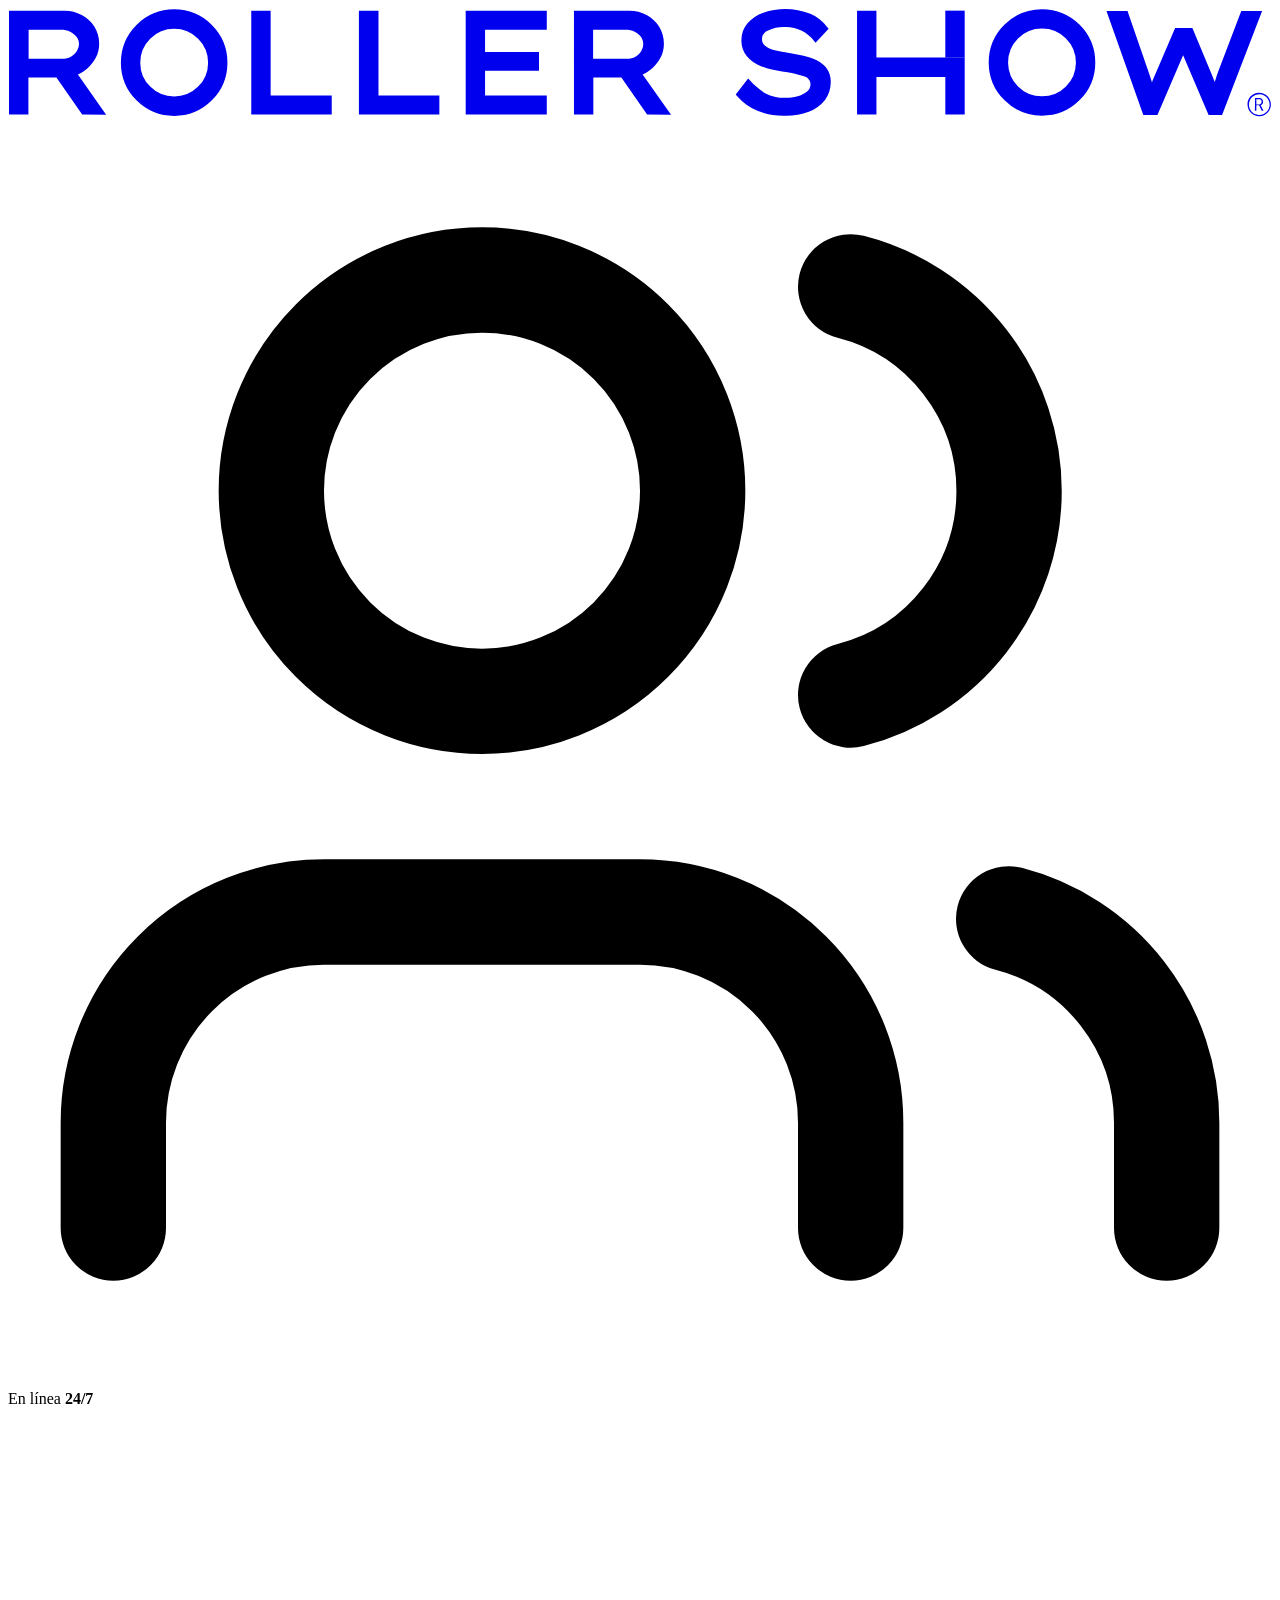
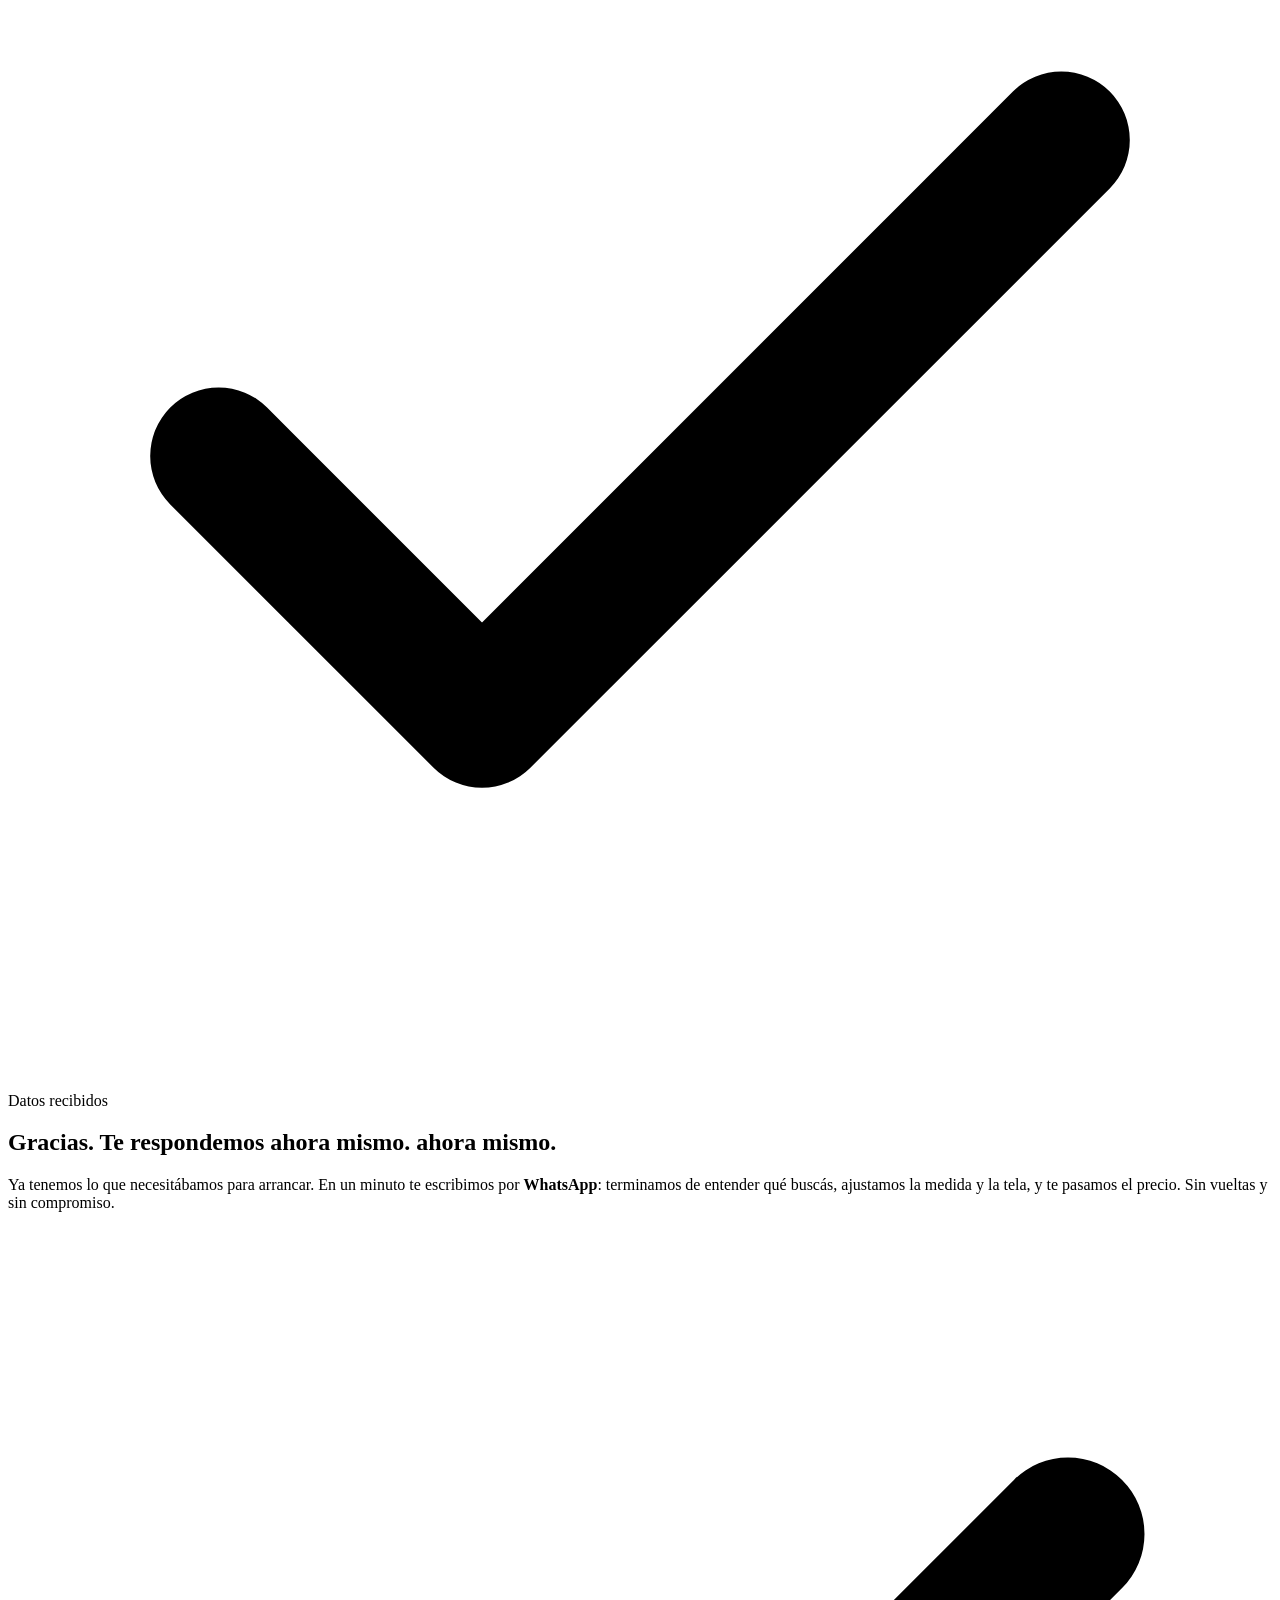
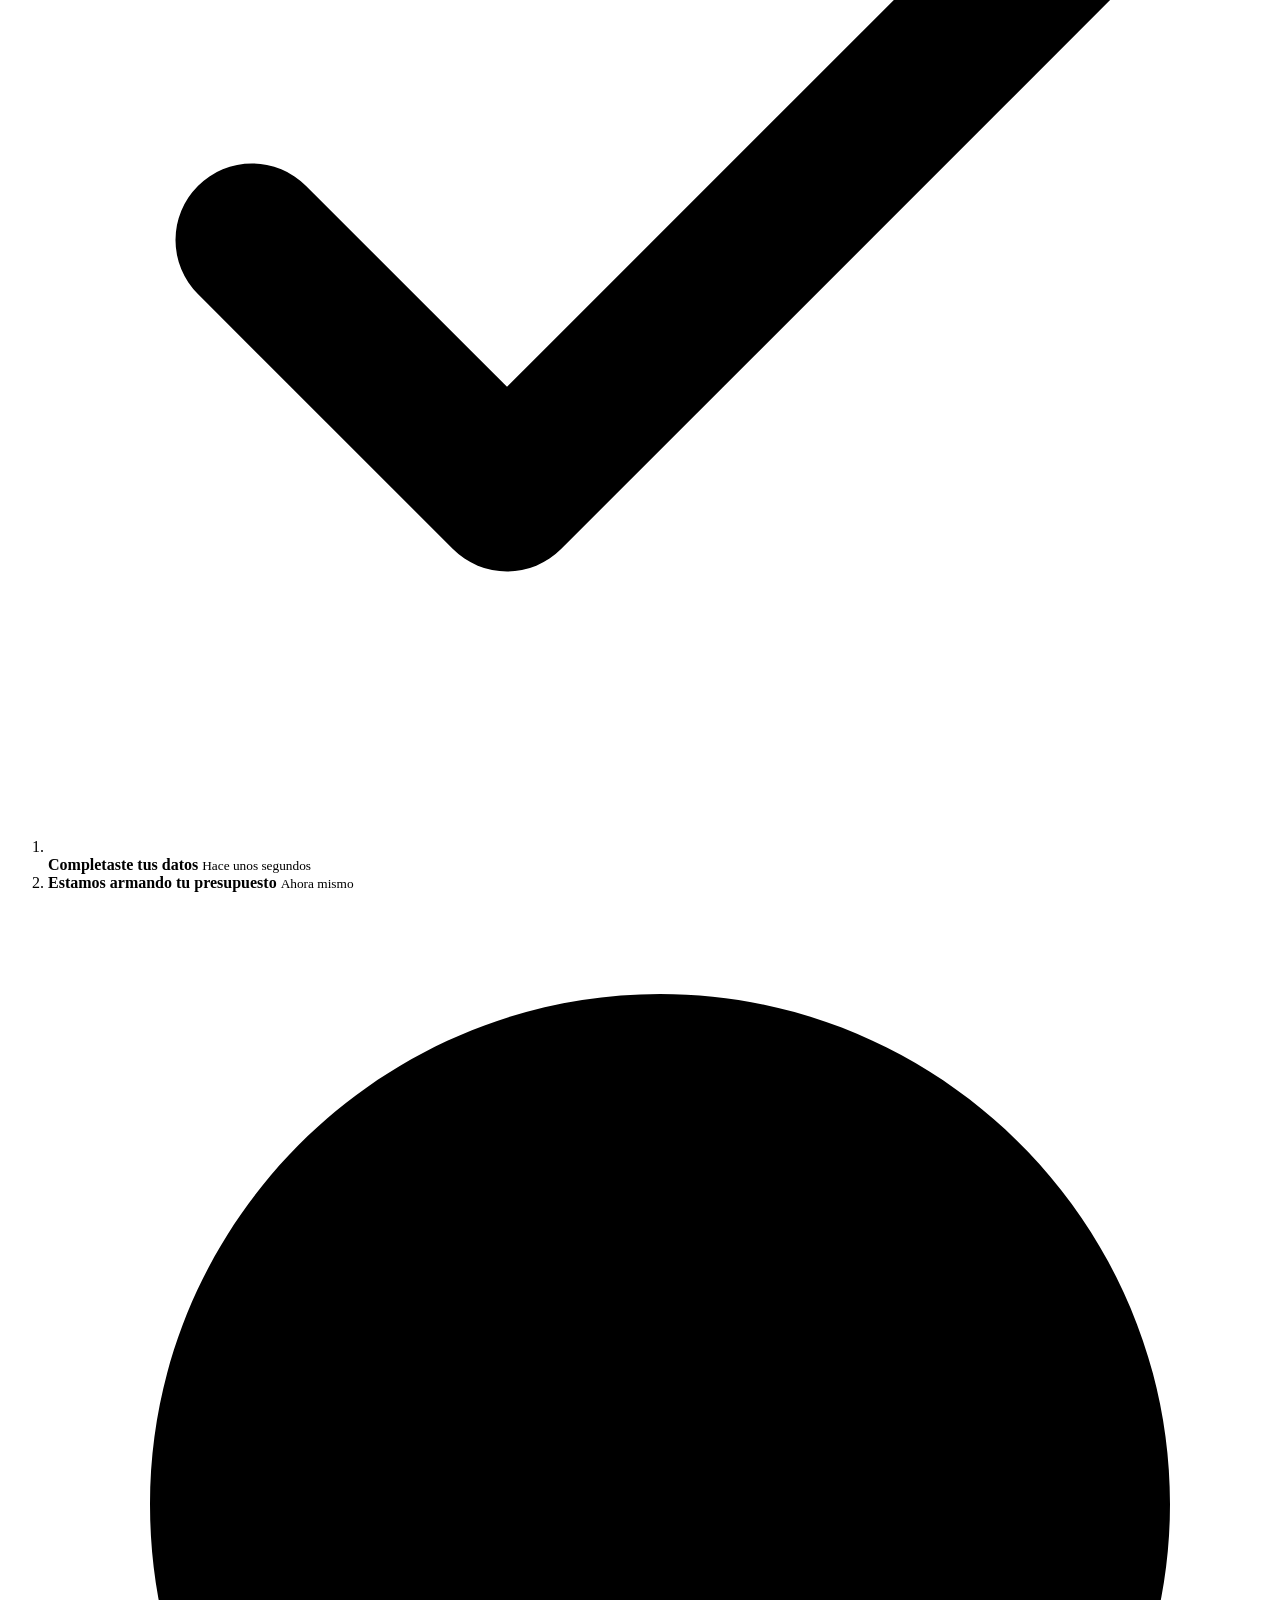
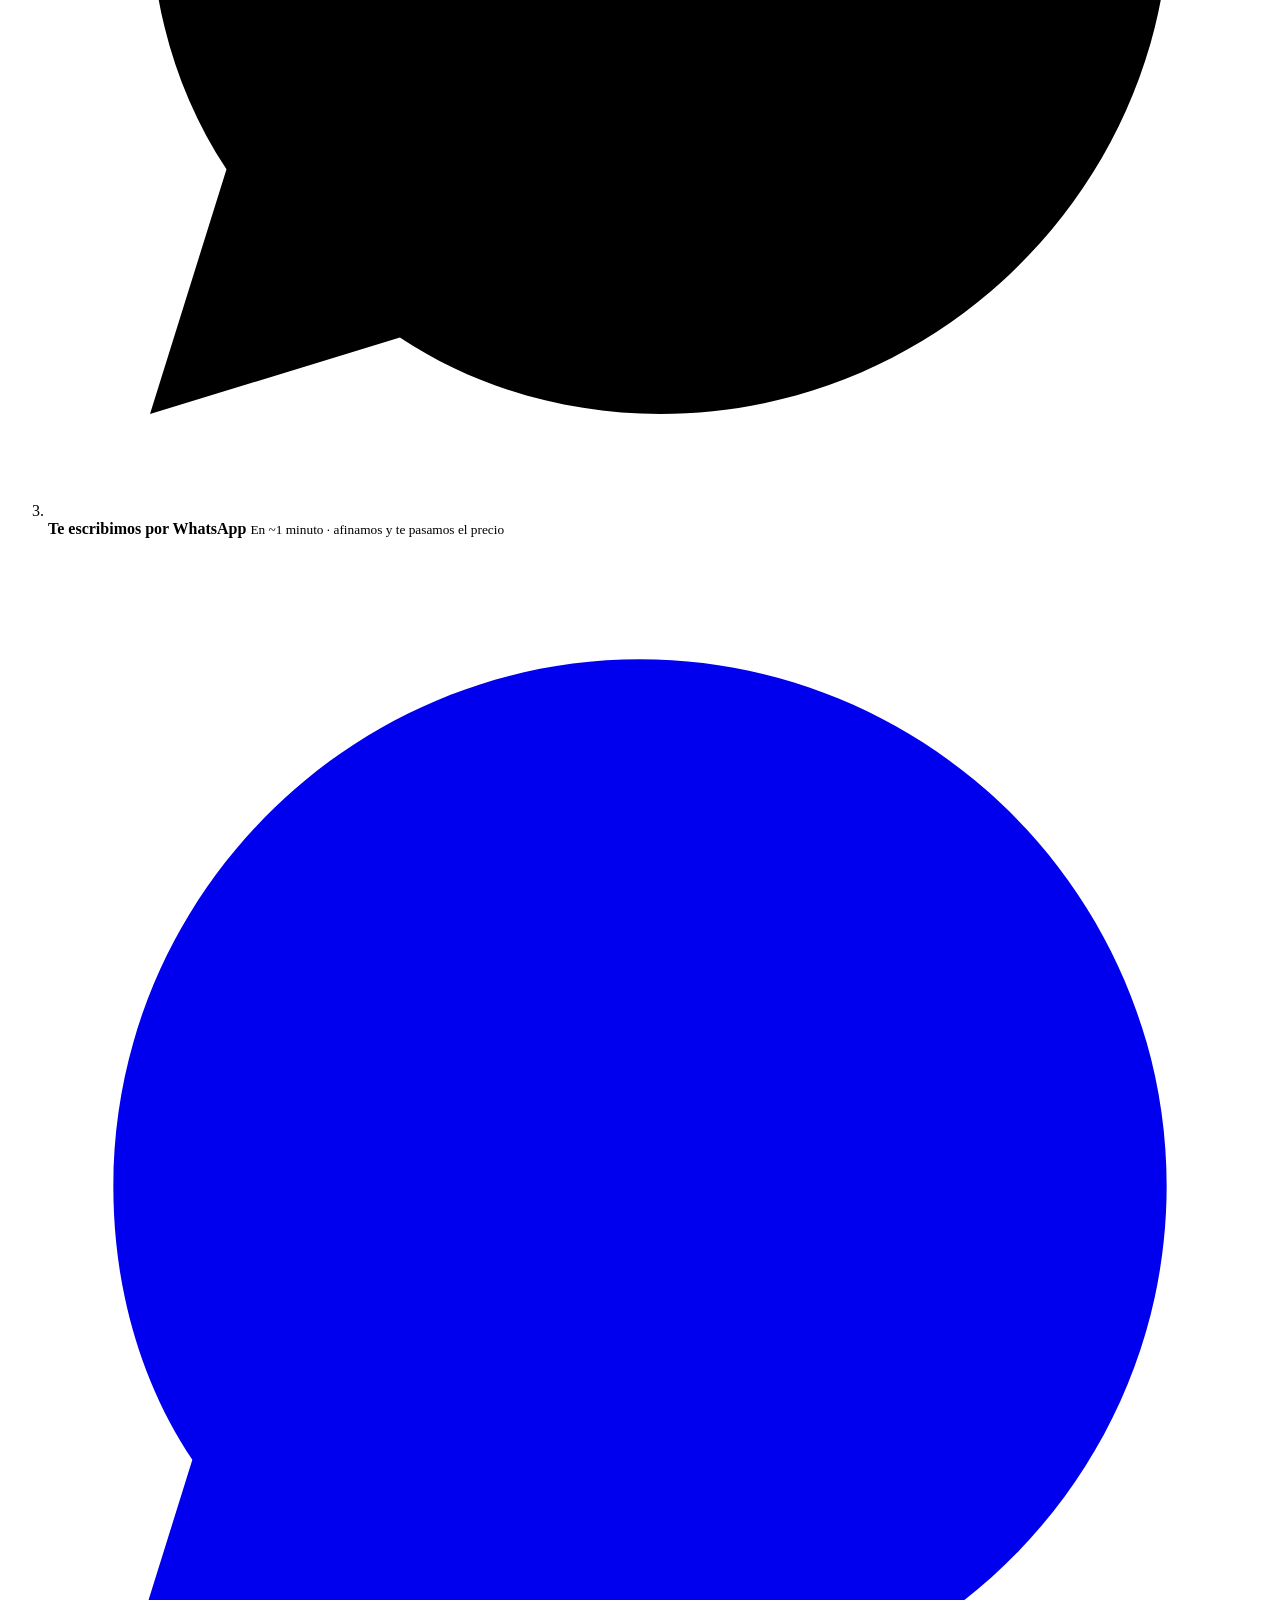
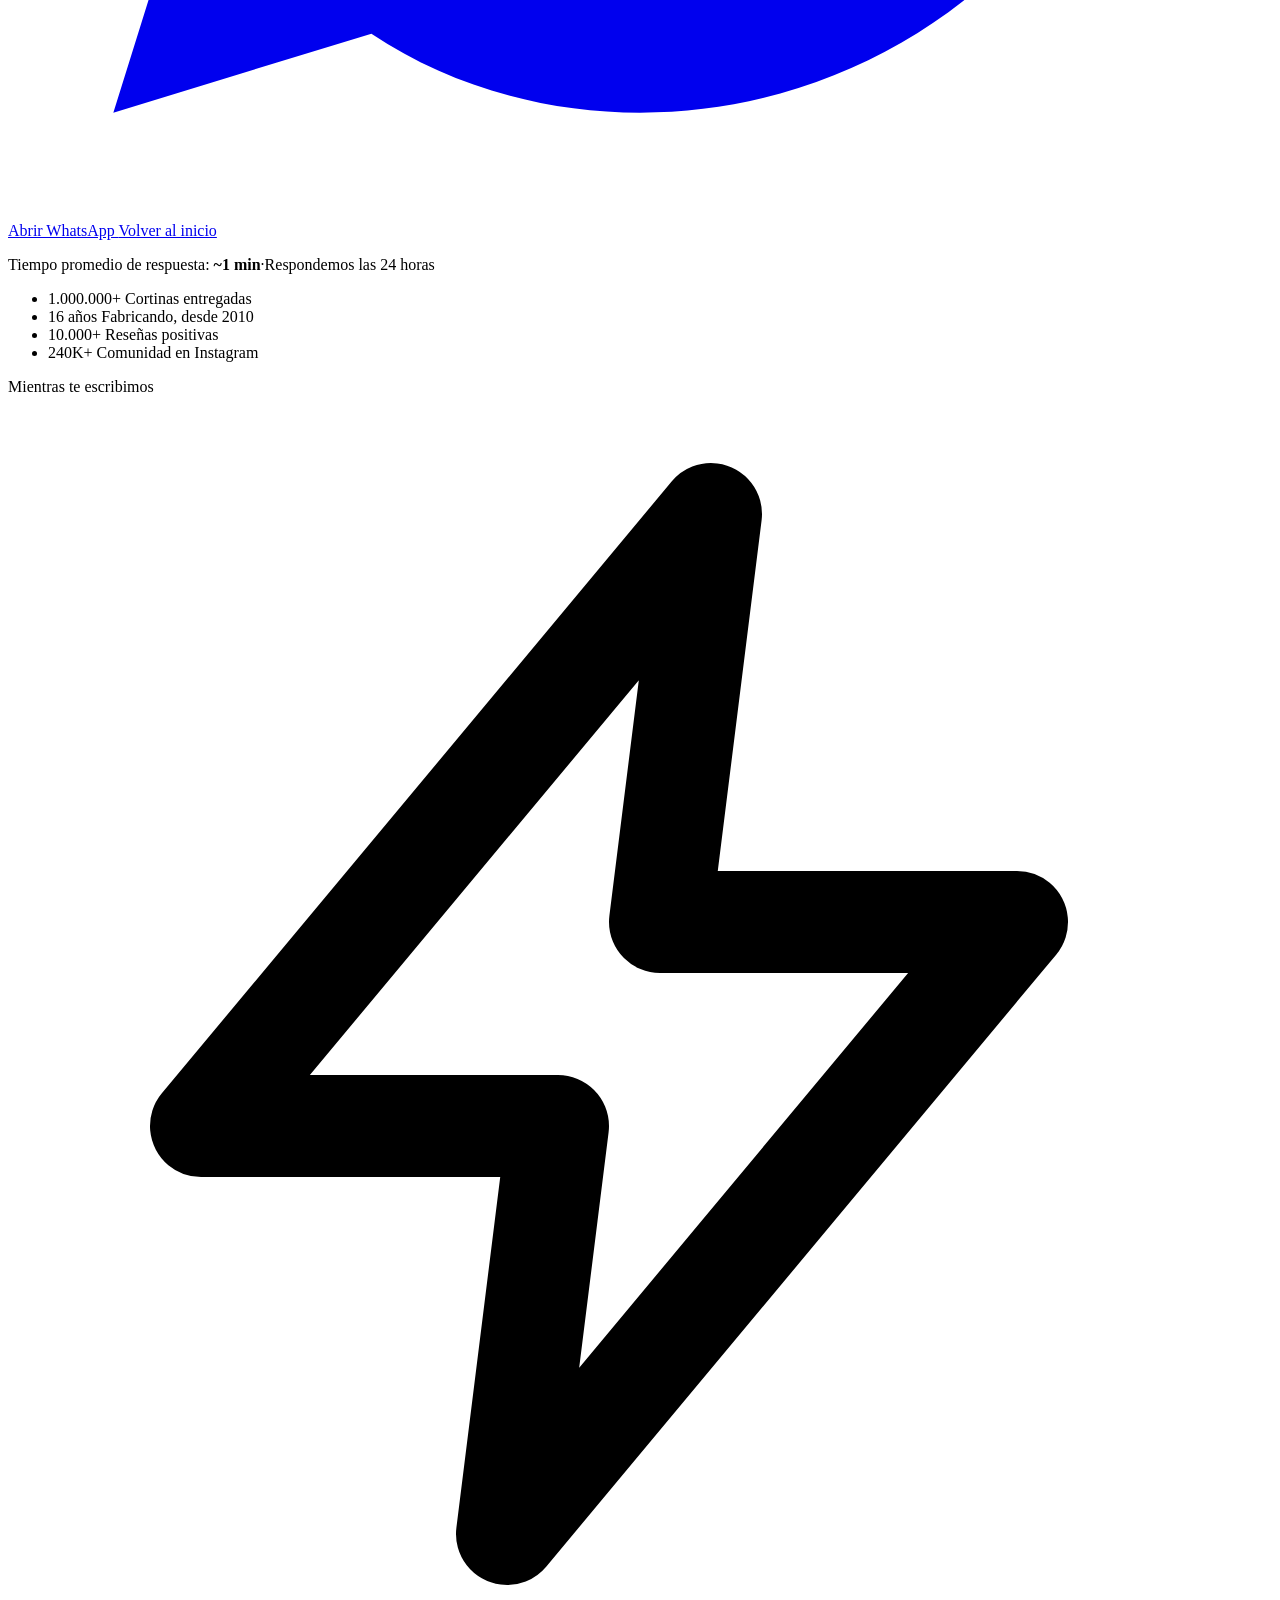
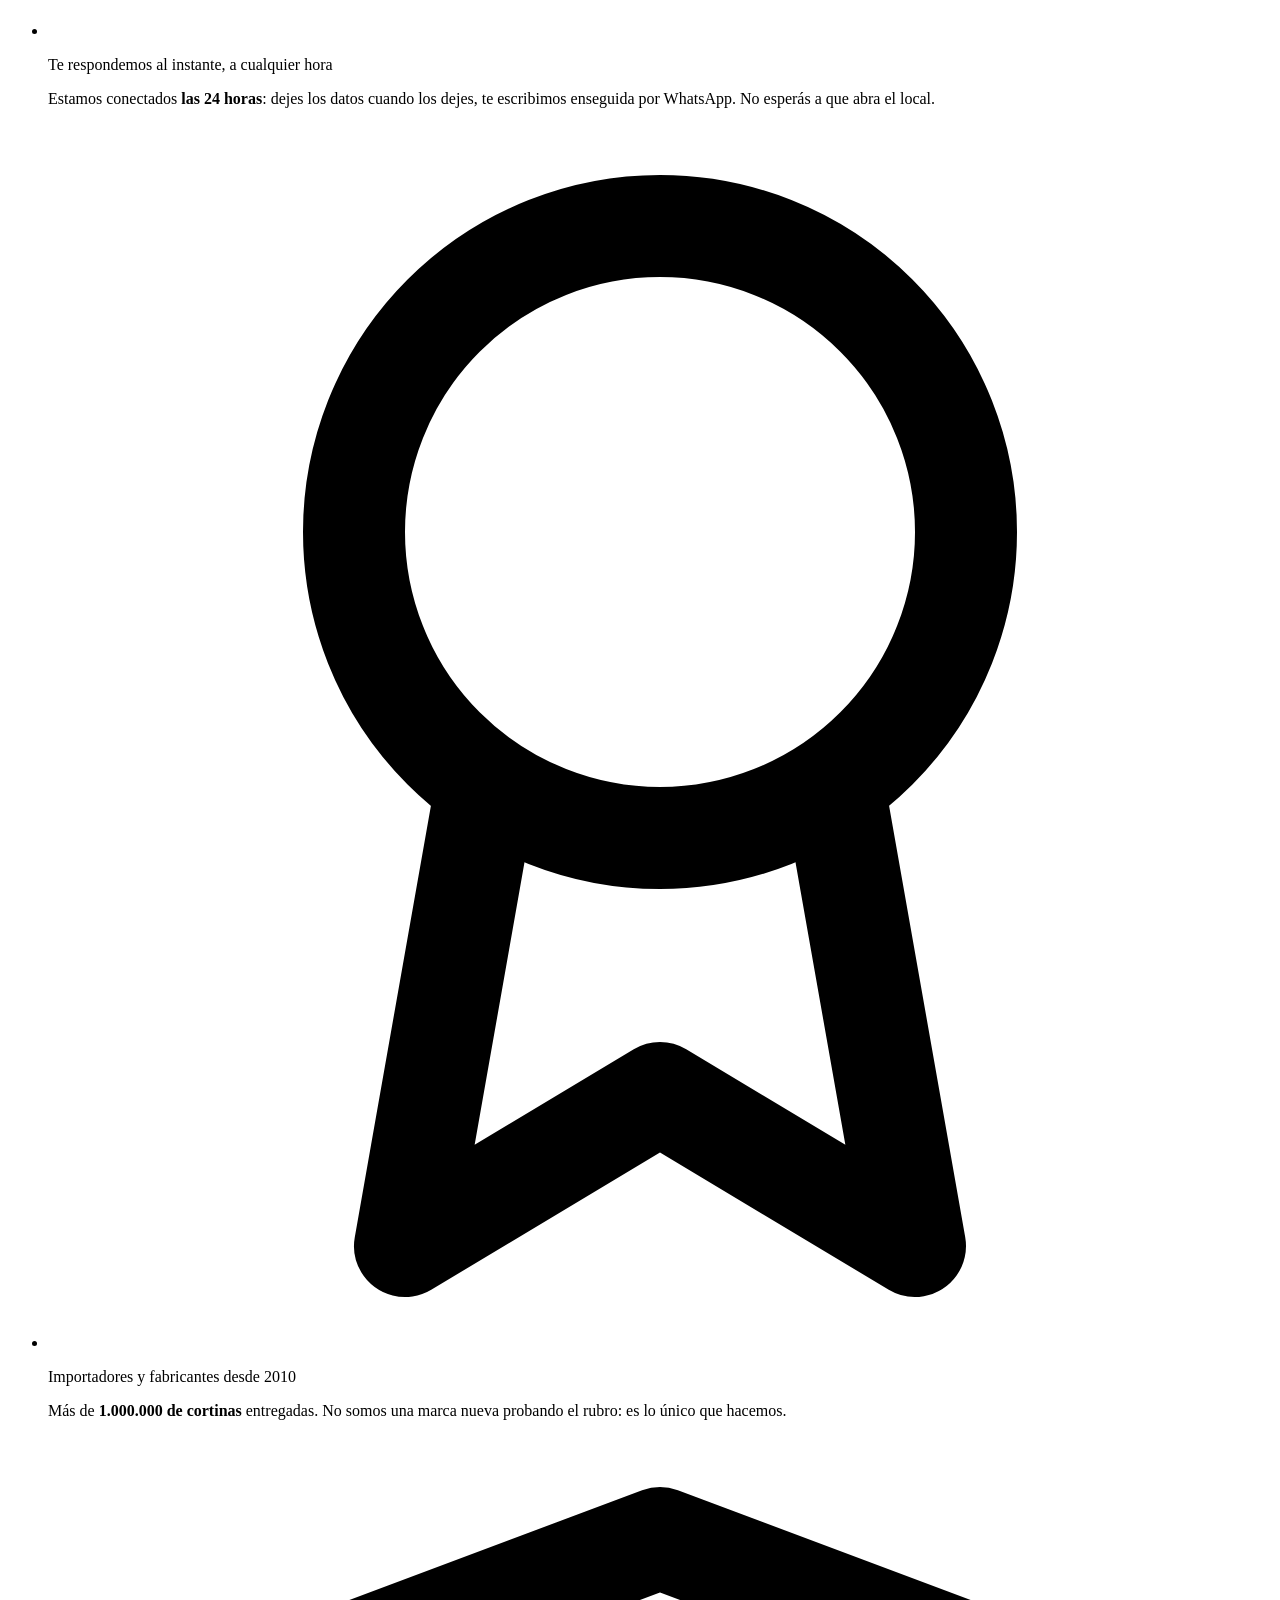
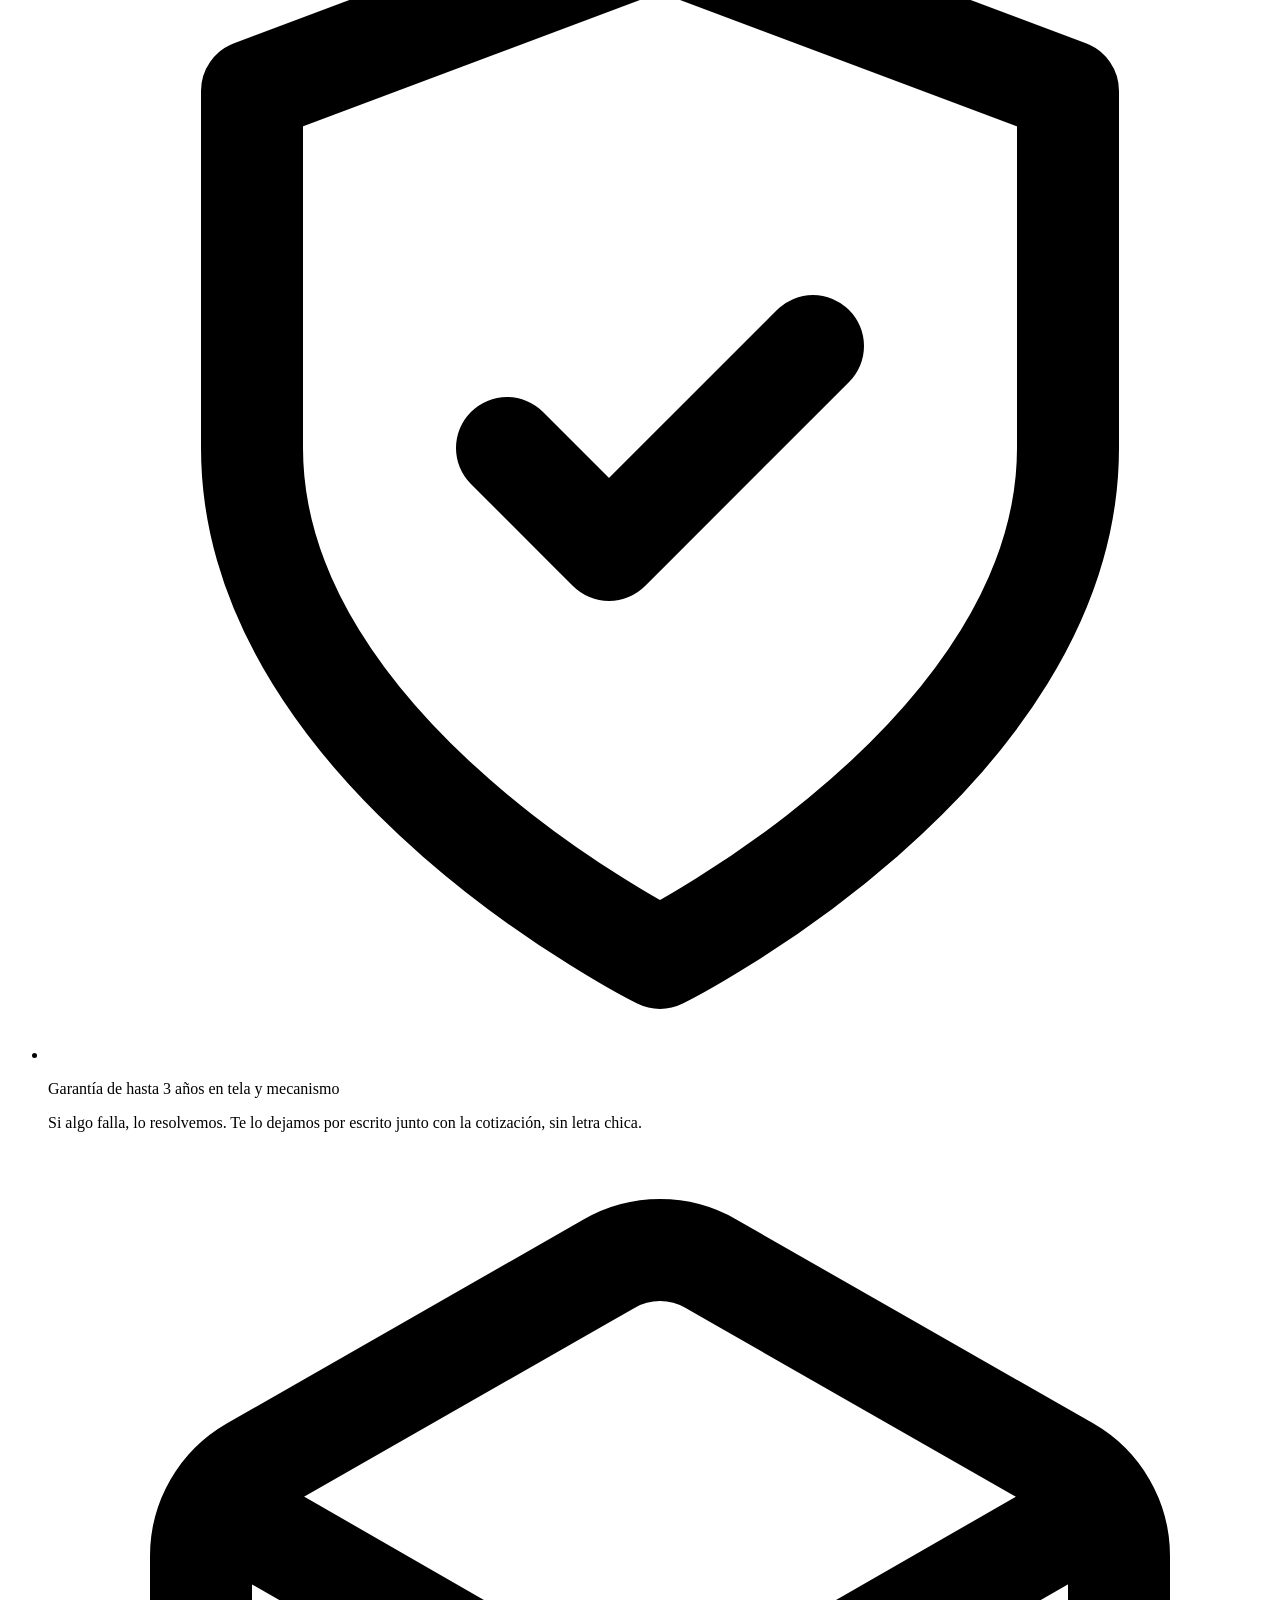
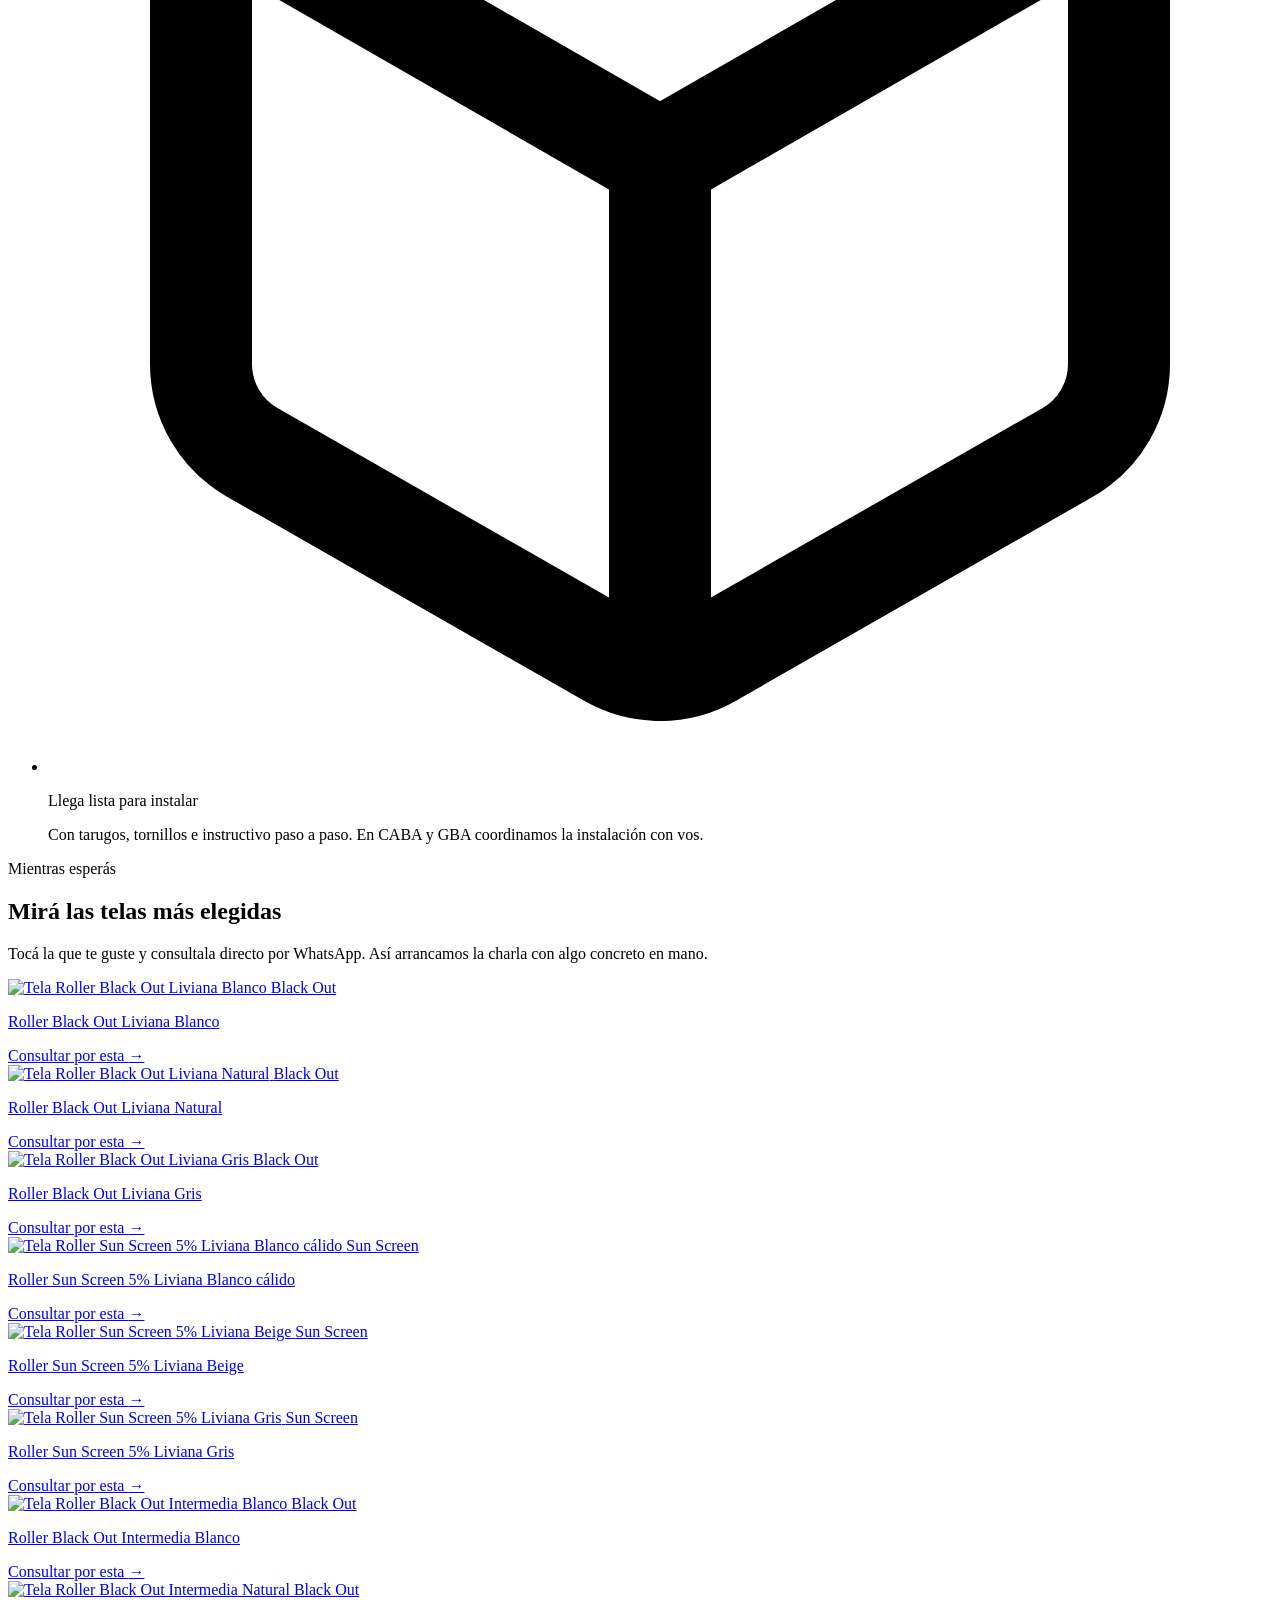
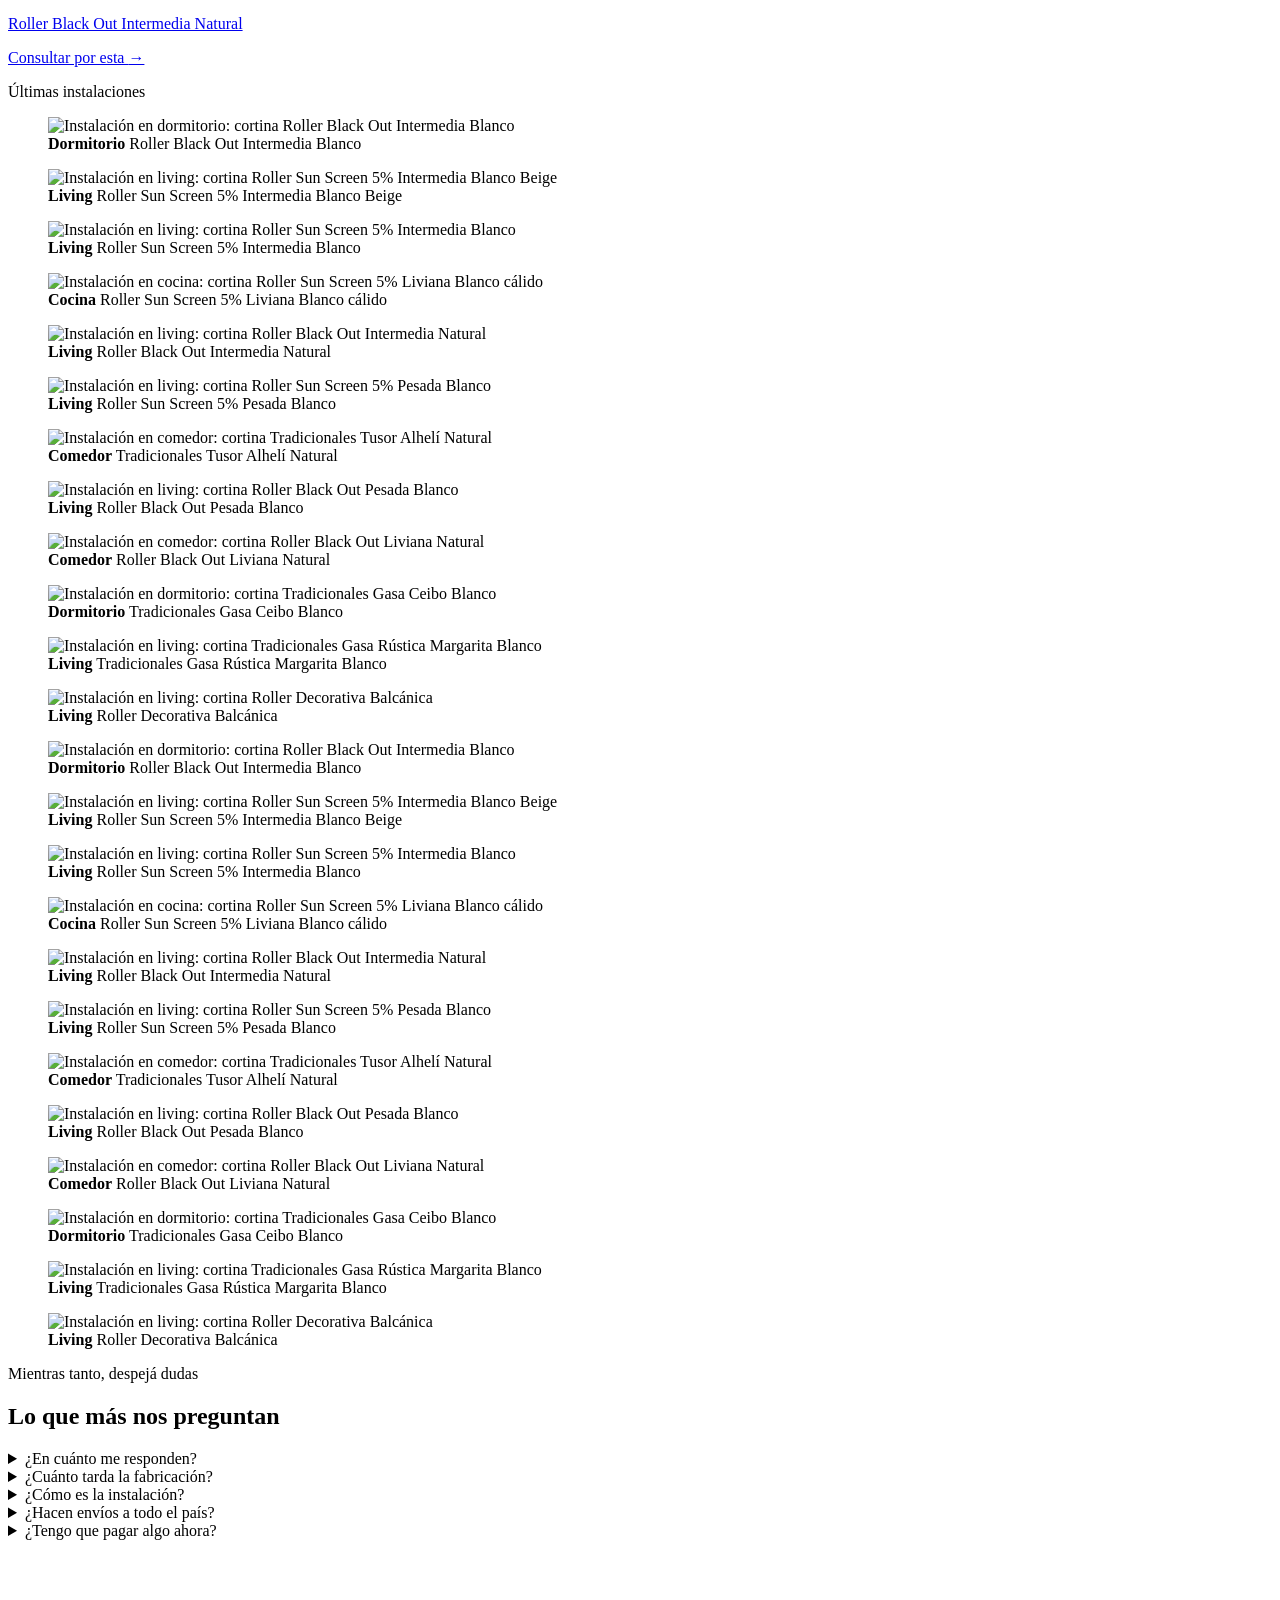
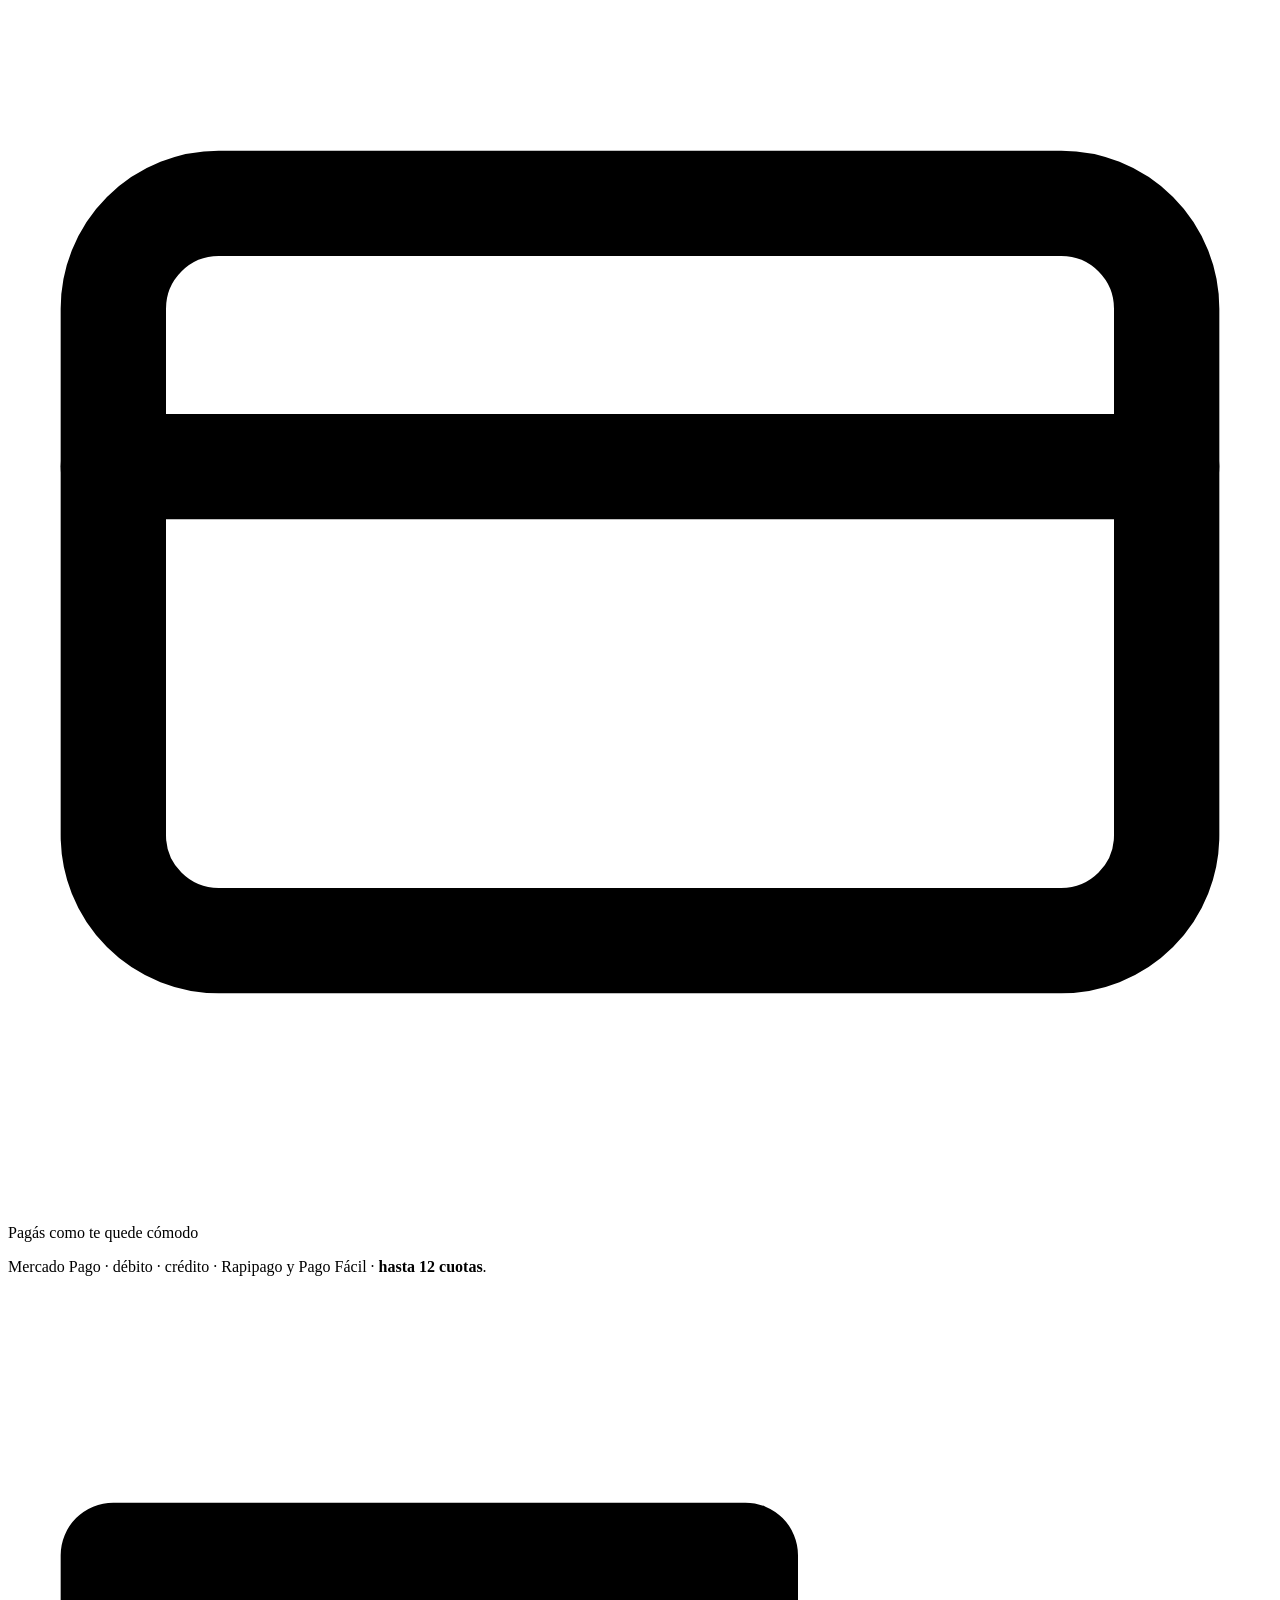
==== index.html @ cea17ea7 "gracias: concept A (roller se abre + luz al scrollear), modulo pago/envio/fabricacion x3" ====
<!DOCTYPE html><html lang="es-AR"> <head><meta charset="UTF-8"><meta name="viewport" content="width=device-width, initial-scale=1"><meta name="color-scheme" content="light"><!-- Maqueta en desarrollo: evita que el navegador (sobre todo en mobile)
         sirva una versión vieja cacheada mientras se itera. --><meta http-equiv="Cache-Control" content="no-store, must-revalidate"><meta http-equiv="Pragma" content="no-cache"><link rel="icon" type="image/svg+xml" href="/favicon.svg"><link rel="preconnect" href="https://cdn.rollershow.com.ar"><link rel="preconnect" href="https://fonts.googleapis.com"><link rel="preconnect" href="https://fonts.gstatic.com" crossorigin><!-- Tipografía: el sitio usa Geist + Instrument Serif (masterplan §26);
         las landings con bareLayout traen su propio sistema (Bricolage + Manrope).
         Se carga solo el set que la página usa — un único <link>, no @import. --><link href="https://fonts.googleapis.com/css2?family=Bricolage+Grotesque:opsz,wght@12..96,400;12..96,500;12..96,600;12..96,700;12..96,800&family=Manrope:wght@400;500;600;700&display=swap" rel="stylesheet"><title>¡Gracias! Te estamos respondiendo por WhatsApp | RollerShow</title><meta name="description" content="Ya tenemos tus datos. Te escribimos por WhatsApp en minutos, a cualquier hora, para afinar tu presupuesto y asesorarte sin compromiso."><link rel="canonical" href="https://www.rollershow.com.ar/gracias"><meta property="og:type" content="website"><meta property="og:title" content="¡Gracias! Te estamos respondiendo por WhatsApp | RollerShow"><meta property="og:description" content="Ya tenemos tus datos. Te escribimos por WhatsApp en minutos, a cualquier hora, para afinar tu presupuesto y asesorarte sin compromiso."><meta property="og:url" content="https://www.rollershow.com.ar/gracias"><meta property="og:image" content="https://www.rollershow.com.ar/assets/og-default.jpg"><meta property="og:site_name" content="RollerShow"><meta property="og:locale" content="es_AR"><meta name="twitter:card" content="summary_large_image"><meta name="twitter:title" content="¡Gracias! Te estamos respondiendo por WhatsApp | RollerShow"><meta name="twitter:description" content="Ya tenemos tus datos. Te escribimos por WhatsApp en minutos, a cualquier hora, para afinar tu presupuesto y asesorarte sin compromiso."><meta name="twitter:image" content="https://www.rollershow.com.ar/assets/og-default.jpg"><!-- Alpine.js para interactividad puntual (mega-menú, modales, before/after, filtros). --><script defer src="https://unpkg.com/alpinejs@3.14.8/dist/cdn.min.js"></script><link rel="stylesheet" href="/rollershow-gracias/_astro/_familia_.7Q5XCzRC.css">
<link rel="stylesheet" href="/rollershow-gracias/_astro/gracias.C9K73ruE.css"></head> <body class="min-h-screen flex flex-col bg-bg page-gracias">   <main class="gracias"> <header class="g-top"> <a class="g-brand" href="https://rollershow.com.ar" target="_blank" rel="noopener noreferrer" aria-label="Roller Show"> <svg class="g-brand__logo" viewBox="0 0 600 52" aria-hidden="true"><use href="#rs-logo"></use></svg> </a> <span class="g-online" role="status" aria-live="polite"> <svg class="g-online__icon" viewBox="0 0 24 24" fill="none" stroke="currentColor" stroke-width="2" stroke-linecap="round" stroke-linejoin="round" aria-hidden="true"> <path d="M16 21v-2a4 4 0 0 0-4-4H6a4 4 0 0 0-4 4v2"></path> <circle cx="9" cy="7" r="4"></circle> <path d="M22 21v-2a4 4 0 0 0-3-3.87"></path> <path d="M16 3.13a4 4 0 0 1 0 7.75"></path> </svg> <span class="g-online__text">En línea <b>24/7</b></span> </span> </header> <section class="g-hero"> <!-- Concept A — "se abre la cortina, entra la luz". Las lamas del roller
           cuelgan en lo alto del hero y se enrollan hacia arriba al scrollear,
           mientras un sol cálido crece: la luz entrando. Todo con
           animation-timeline: scroll (compositor, 0 JS). Sin soporte o en
           prefers-reduced-motion queda abierto y luminoso, estático. --> <div class="g-light" aria-hidden="true"> <span class="g-light__sun"></span> <span class="g-light__blind"> <span class="g-light__slat"></span> <span class="g-light__slat"></span> <span class="g-light__slat"></span> <span class="g-light__slat"></span> <span class="g-light__slat"></span> <span class="g-light__slat"></span> <span class="g-light__slat"></span> </span> </div> <div class="g-hero__intro"> <p class="g-status" role="status"> <svg viewBox="0 0 24 24" fill="none" stroke="currentColor" stroke-width="2.6" stroke-linecap="round" stroke-linejoin="round" aria-hidden="true"><polyline points="20 6 9 17 4 12"></polyline></svg>
Datos recibidos
</p> <h1 class="g-title"> <span class="g-title__line">Gracias<span class="g-title__dot">.</span></span> <span class="g-title__line g-title__line--soft">
Te respondemos
<span class="g-title__break"></span> <span class="g-title__hl" aria-hidden="true"> <span class="g-title__hl-bg"></span> <span class="g-title__hl-fg">ahora mismo.</span> </span><span class="visually-hidden">ahora mismo.</span> </span> </h1> <p class="g-lead">
Ya tenemos lo que necesitábamos para arrancar. En un minuto te escribimos
        por <b>WhatsApp</b>: terminamos de entender qué buscás, ajustamos la medida
        y la tela, y te pasamos el precio. Sin vueltas y sin compromiso.
</p> </div><!-- /.g-hero__intro --> <!-- Status stepper: el patrón de Stripe/Vercel/Linear para post-submit.
           Honesto, sin chat fake; el cliente entiende en qué paso está. --> <ol class="g-steps" aria-label="Qué sigue"> <li class="g-step g-step--done"> <span class="g-step__mark" aria-hidden="true"> <svg viewBox="0 0 24 24" fill="none" stroke="currentColor" stroke-width="3" stroke-linecap="round" stroke-linejoin="round"><polyline points="20 6 9 17 4 12"></polyline></svg> </span> <span class="g-step__body"> <b>Completaste tus datos</b> <small>Hace unos segundos</small> </span> </li> <li class="g-step g-step--active"> <span class="g-step__mark" aria-hidden="true"> <span class="g-step__spin"></span> </span> <span class="g-step__body"> <b>Estamos armando tu presupuesto</b> <small>Ahora mismo</small> </span> </li> <li class="g-step"> <span class="g-step__mark" aria-hidden="true"> <svg viewBox="0 0 24 24" fill="currentColor" aria-hidden="true"><path d="M17.5 14.4c-.3-.1-1.7-.8-2-.9-.3-.1-.5-.1-.7.2-.2.3-.7.9-.9 1.1-.2.2-.3.2-.6.1-.3-.1-1.2-.4-2.2-1.4-.8-.7-1.4-1.6-1.5-1.9-.2-.3 0-.5.1-.6.1-.1.3-.3.4-.5.1-.2.2-.3.2-.5.1-.2 0-.4 0-.5-.1-.1-.7-1.6-.9-2.2-.2-.6-.5-.5-.7-.5h-.6c-.2 0-.5.1-.8.4-.3.3-1 1-1 2.5s1 2.9 1.2 3.1c.1.2 2 3.1 4.9 4.3 2.9 1.2 2.9.8 3.4.7.5-.1 1.7-.7 1.9-1.3.2-.6.2-1.2.2-1.3-.1-.1-.3-.2-.6-.3zM12 2C6.5 2 2 6.5 2 12c0 1.9.5 3.7 1.5 5.2L2 22l4.9-1.5C8.4 21.5 10.2 22 12 22c5.5 0 10-4.5 10-10S17.5 2 12 2z"></path></svg> </span> <span class="g-step__body"> <b>Te escribimos por WhatsApp</b> <small>En ~1 minuto · afinamos y te pasamos el precio</small> </span> </li> </ol> <div class="g-hero__actions"> <div class="g-cta"> <a class="g-btn g-btn--primary" href="https://wa.me/5491140813223?text=Hola%2C%20acabo%20de%20completar%20mis%20datos%20para%20una%20cotizaci%C3%B3n." target="_blank" rel="noopener noreferrer" id="gWhatsAppLink"> <svg viewBox="0 0 24 24" fill="currentColor" aria-hidden="true"><path d="M17.5 14.4c-.3-.1-1.7-.8-2-.9-.3-.1-.5-.1-.7.2-.2.3-.7.9-.9 1.1-.2.2-.3.2-.6.1-.3-.1-1.2-.4-2.2-1.4-.8-.7-1.4-1.6-1.5-1.9-.2-.3 0-.5.1-.6.1-.1.3-.3.4-.5.1-.2.2-.3.2-.5.1-.2 0-.4 0-.5-.1-.1-.7-1.6-.9-2.2-.2-.6-.5-.5-.7-.5h-.6c-.2 0-.5.1-.8.4-.3.3-1 1-1 2.5s1 2.9 1.2 3.1c.1.2 2 3.1 4.9 4.3 2.9 1.2 2.9.8 3.4.7.5-.1 1.7-.7 1.9-1.3.2-.6.2-1.2.2-1.3-.1-.1-.3-.2-.6-.3zM12 2C6.5 2 2 6.5 2 12c0 1.9.5 3.7 1.5 5.2L2 22l4.9-1.5C8.4 21.5 10.2 22 12 22c5.5 0 10-4.5 10-10S17.5 2 12 2z"></path></svg>
Abrir WhatsApp
</a> <a class="g-btn g-btn--ghost" href="https://rollershow.com.ar" target="_blank" rel="noopener noreferrer">Volver al inicio</a> </div> <p class="g-meta">
Tiempo promedio de respuesta: <b>~1 min</b><span class="g-meta__sep">·</span><span>Respondemos las 24 horas</span> </p> </div><!-- /.g-hero__actions --> </section> <!-- Banda de prueba social — cifras grandes con count-up al entrar en
         viewport. Autoridad instantánea mientras el lead espera el WhatsApp. --> <section class="g-figures reveal" aria-label="RollerShow en números"> <ul class="g-figs"> <li class="g-fig"> <span class="g-fig__num" data-count="1000000" data-suffix="+">0</span> <span class="g-fig__lbl">Cortinas entregadas</span> </li> <li class="g-fig"> <span class="g-fig__num" data-count="16" data-suffix=" años">0</span> <span class="g-fig__lbl">Fabricando, desde 2010</span> </li> <li class="g-fig"> <span class="g-fig__num" data-count="10000" data-suffix="+">0</span> <span class="g-fig__lbl">Reseñas positivas</span> </li> <li class="g-fig"> <span class="g-fig__num" data-count="240" data-suffix="K+">0</span> <span class="g-fig__lbl">Comunidad en Instagram</span> </li> </ul> </section> <section class="g-meanwhile reveal"> <p class="g-eyebrow">Mientras te escribimos</p> <ul class="g-reassure"> <li class="g-reassure__item"> <span class="g-reassure__ic" aria-hidden="true"> <svg viewBox="0 0 24 24" fill="none" stroke="currentColor" stroke-width="2" stroke-linecap="round" stroke-linejoin="round"><path d="M13 2 3 14h7l-1 8 10-12h-7l1-8z"></path></svg> </span> <div class="g-reassure__txt"> <p class="g-reassure__h">Te respondemos al instante, a cualquier hora</p> <p class="g-reassure__p">Estamos conectados <b>las 24 horas</b>: dejes los datos cuando los dejes, te escribimos enseguida por WhatsApp. No esperás a que abra el local.</p> </div> </li> <li class="g-reassure__item"> <span class="g-reassure__ic" aria-hidden="true"> <svg viewBox="0 0 24 24" fill="none" stroke="currentColor" stroke-width="2" stroke-linecap="round" stroke-linejoin="round"><circle cx="12" cy="8" r="6"></circle><path d="M15.5 13.5 17 22l-5-3-5 3 1.5-8.5"></path></svg> </span> <div class="g-reassure__txt"> <p class="g-reassure__h">Importadores y fabricantes desde 2010</p> <p class="g-reassure__p">Más de <b>1.000.000 de cortinas</b> entregadas. No somos una marca nueva probando el rubro: es lo único que hacemos.</p> </div> </li> <li class="g-reassure__item"> <span class="g-reassure__ic" aria-hidden="true"> <svg viewBox="0 0 24 24" fill="none" stroke="currentColor" stroke-width="2" stroke-linecap="round" stroke-linejoin="round"><path d="M12 22s8-4 8-10V5l-8-3-8 3v7c0 6 8 10 8 10z"></path><path d="m9 12 2 2 4-4"></path></svg> </span> <div class="g-reassure__txt"> <p class="g-reassure__h">Garantía de hasta 3 años en tela y mecanismo</p> <p class="g-reassure__p">Si algo falla, lo resolvemos. Te lo dejamos por escrito junto con la cotización, sin letra chica.</p> </div> </li> <li class="g-reassure__item"> <span class="g-reassure__ic" aria-hidden="true"> <svg viewBox="0 0 24 24" fill="none" stroke="currentColor" stroke-width="2" stroke-linecap="round" stroke-linejoin="round"><path d="M21 8a2 2 0 0 0-1-1.73l-7-4a2 2 0 0 0-2 0l-7 4A2 2 0 0 0 3 8v8a2 2 0 0 0 1 1.73l7 4a2 2 0 0 0 2 0l7-4A2 2 0 0 0 21 16Z"></path><path d="m3.3 7 8.7 5 8.7-5"></path><path d="M12 22V12"></path></svg> </span> <div class="g-reassure__txt"> <p class="g-reassure__h">Llega lista para instalar</p> <p class="g-reassure__p">Con tarugos, tornillos e instructivo paso a paso. En CABA y GBA coordinamos la instalación con vos.</p> </div> </li> </ul> </section> <section class="g-telas reveal" aria-label="Telas más elegidas"> <div class="g-telas__head"> <p class="g-eyebrow">Mientras esperás</p> <h2 class="g-telas__title">Mirá las telas más elegidas</h2> <p class="g-telas__sub">Tocá la que te guste y consultala directo por WhatsApp. Así arrancamos la charla con algo concreto en mano.</p> </div> <div class="g-telas__rail"> <a class="g-tela" href="https://wa.me/5491140813223?text=Hola!%20Vi%20la%20tela%20Roller%20Black%20Out%20Liviana%20Blanco%20en%20la%20web%20y%20me%20interesa%20para%20mi%20cotizaci%C3%B3n." target="_blank" rel="noopener noreferrer"> <div class="g-tela__photo"> <img src="https://cdn.rollershow.com.ar/telas/1746-black-out-liviana-blanco.1.jpg?width=850&auto=webp" alt="Tela Roller Black Out Liviana Blanco" loading="lazy" decoding="async"> <span class="g-tela__tag">Black Out</span> </div> <p class="g-tela__name">Roller Black Out Liviana Blanco</p> <span class="g-tela__cta">Consultar por esta <span aria-hidden="true">→</span></span> </a><a class="g-tela" href="https://wa.me/5491140813223?text=Hola!%20Vi%20la%20tela%20Roller%20Black%20Out%20Liviana%20Natural%20en%20la%20web%20y%20me%20interesa%20para%20mi%20cotizaci%C3%B3n." target="_blank" rel="noopener noreferrer"> <div class="g-tela__photo"> <img src="https://cdn.rollershow.com.ar/telas/black-out-liviana-natural.1.jpg?width=850&auto=webp" alt="Tela Roller Black Out Liviana Natural" loading="lazy" decoding="async"> <span class="g-tela__tag">Black Out</span> </div> <p class="g-tela__name">Roller Black Out Liviana Natural</p> <span class="g-tela__cta">Consultar por esta <span aria-hidden="true">→</span></span> </a><a class="g-tela" href="https://wa.me/5491140813223?text=Hola!%20Vi%20la%20tela%20Roller%20Black%20Out%20Liviana%20Gris%20en%20la%20web%20y%20me%20interesa%20para%20mi%20cotizaci%C3%B3n." target="_blank" rel="noopener noreferrer"> <div class="g-tela__photo"> <img src="https://cdn.rollershow.com.ar/telas/black-out-liviana-gris.1.jpg?width=850&auto=webp" alt="Tela Roller Black Out Liviana Gris" loading="lazy" decoding="async"> <span class="g-tela__tag">Black Out</span> </div> <p class="g-tela__name">Roller Black Out Liviana Gris</p> <span class="g-tela__cta">Consultar por esta <span aria-hidden="true">→</span></span> </a><a class="g-tela" href="https://wa.me/5491140813223?text=Hola!%20Vi%20la%20tela%20Roller%20Sun%20Screen%205%25%20Liviana%20Blanco%20c%C3%A1lido%20en%20la%20web%20y%20me%20interesa%20para%20mi%20cotizaci%C3%B3n." target="_blank" rel="noopener noreferrer"> <div class="g-tela__photo"> <img src="https://cdn.rollershow.com.ar/telas/1755-sun-screen-5-liviana-blanco-calido.1.jpg?width=850&auto=webp" alt="Tela Roller Sun Screen 5% Liviana Blanco cálido" loading="lazy" decoding="async"> <span class="g-tela__tag">Sun Screen</span> </div> <p class="g-tela__name">Roller Sun Screen 5% Liviana Blanco cálido</p> <span class="g-tela__cta">Consultar por esta <span aria-hidden="true">→</span></span> </a><a class="g-tela" href="https://wa.me/5491140813223?text=Hola!%20Vi%20la%20tela%20Roller%20Sun%20Screen%205%25%20Liviana%20Beige%20en%20la%20web%20y%20me%20interesa%20para%20mi%20cotizaci%C3%B3n." target="_blank" rel="noopener noreferrer"> <div class="g-tela__photo"> <img src="https://cdn.rollershow.com.ar/telas/sun-screen-5-liviana-beige.1.jpg?width=850&auto=webp" alt="Tela Roller Sun Screen 5% Liviana Beige" loading="lazy" decoding="async"> <span class="g-tela__tag">Sun Screen</span> </div> <p class="g-tela__name">Roller Sun Screen 5% Liviana Beige</p> <span class="g-tela__cta">Consultar por esta <span aria-hidden="true">→</span></span> </a><a class="g-tela" href="https://wa.me/5491140813223?text=Hola!%20Vi%20la%20tela%20Roller%20Sun%20Screen%205%25%20Liviana%20Gris%20en%20la%20web%20y%20me%20interesa%20para%20mi%20cotizaci%C3%B3n." target="_blank" rel="noopener noreferrer"> <div class="g-tela__photo"> <img src="https://cdn.rollershow.com.ar/telas/sun-screen-5-liviana-gris-beige.1.jpg?width=850&auto=webp" alt="Tela Roller Sun Screen 5% Liviana Gris" loading="lazy" decoding="async"> <span class="g-tela__tag">Sun Screen</span> </div> <p class="g-tela__name">Roller Sun Screen 5% Liviana Gris</p> <span class="g-tela__cta">Consultar por esta <span aria-hidden="true">→</span></span> </a><a class="g-tela" href="https://wa.me/5491140813223?text=Hola!%20Vi%20la%20tela%20Roller%20Black%20Out%20Intermedia%20Blanco%20en%20la%20web%20y%20me%20interesa%20para%20mi%20cotizaci%C3%B3n." target="_blank" rel="noopener noreferrer"> <div class="g-tela__photo"> <img src="https://cdn.rollershow.com.ar/telas/black-out-intermedia-blanco.1.jpg?width=850&auto=webp" alt="Tela Roller Black Out Intermedia Blanco" loading="lazy" decoding="async"> <span class="g-tela__tag">Black Out</span> </div> <p class="g-tela__name">Roller Black Out Intermedia Blanco</p> <span class="g-tela__cta">Consultar por esta <span aria-hidden="true">→</span></span> </a><a class="g-tela" href="https://wa.me/5491140813223?text=Hola!%20Vi%20la%20tela%20Roller%20Black%20Out%20Intermedia%20Natural%20en%20la%20web%20y%20me%20interesa%20para%20mi%20cotizaci%C3%B3n." target="_blank" rel="noopener noreferrer"> <div class="g-tela__photo"> <img src="https://cdn.rollershow.com.ar/telas/black-out-intermedia-natural.1.jpg?width=850&auto=webp" alt="Tela Roller Black Out Intermedia Natural" loading="lazy" decoding="async"> <span class="g-tela__tag">Black Out</span> </div> <p class="g-tela__name">Roller Black Out Intermedia Natural</p> <span class="g-tela__cta">Consultar por esta <span aria-hidden="true">→</span></span> </a> </div> </section> <section class="g-strip" aria-label="Últimas instalaciones reales"> <p class="g-eyebrow">Últimas instalaciones</p> <div class="g-strip__rail"> <div class="g-strip__track"> <figure class="g-strip__item"> <div class="g-strip__photo"> <img src="https://cdn.rollershow.com.ar/fotos/black-out-intermedia-blanco-335.jpg?width=400&auto=webp" alt="Instalación en dormitorio: cortina Roller Black Out Intermedia Blanco" loading="lazy" decoding="async"> </div> <figcaption class="g-strip__cap"> <b>Dormitorio</b> <span>Roller Black Out Intermedia Blanco</span> </figcaption> </figure><figure class="g-strip__item"> <div class="g-strip__photo"> <img src="https://cdn.rollershow.com.ar/fotos/foto-whatsapp-sun-screen-5-intermedia-beige-snow-487.jpg?width=400&auto=webp" alt="Instalación en living: cortina Roller Sun Screen 5% Intermedia Blanco Beige" loading="lazy" decoding="async"> </div> <figcaption class="g-strip__cap"> <b>Living</b> <span>Roller Sun Screen 5% Intermedia Blanco Beige</span> </figcaption> </figure><figure class="g-strip__item"> <div class="g-strip__photo"> <img src="https://cdn.rollershow.com.ar/fotos/foto-whatsapp-sun-screen-5-intermedia-blanco-snow-471.jpg?width=400&auto=webp" alt="Instalación en living: cortina Roller Sun Screen 5% Intermedia Blanco" loading="lazy" decoding="async"> </div> <figcaption class="g-strip__cap"> <b>Living</b> <span>Roller Sun Screen 5% Intermedia Blanco</span> </figcaption> </figure><figure class="g-strip__item"> <div class="g-strip__photo"> <img src="https://cdn.rollershow.com.ar/fotos/foto-whatsapp-sun-screen-5-liviana-blanco-calido-439.jpg?width=400&auto=webp" alt="Instalación en cocina: cortina Roller Sun Screen 5% Liviana Blanco cálido" loading="lazy" decoding="async"> </div> <figcaption class="g-strip__cap"> <b>Cocina</b> <span>Roller Sun Screen 5% Liviana Blanco cálido</span> </figcaption> </figure><figure class="g-strip__item"> <div class="g-strip__photo"> <img src="https://cdn.rollershow.com.ar/fotos/foto-vendedor-black-out-intermedia-natural-412.jpg?width=400&auto=webp" alt="Instalación en living: cortina Roller Black Out Intermedia Natural" loading="lazy" decoding="async"> </div> <figcaption class="g-strip__cap"> <b>Living</b> <span>Roller Black Out Intermedia Natural</span> </figcaption> </figure><figure class="g-strip__item"> <div class="g-strip__photo"> <img src="https://cdn.rollershow.com.ar/fotos/foto-vendedor-sun-screen-5-pesada-blanco-398.jpg?width=400&auto=webp" alt="Instalación en living: cortina Roller Sun Screen 5% Pesada Blanco" loading="lazy" decoding="async"> </div> <figcaption class="g-strip__cap"> <b>Living</b> <span>Roller Sun Screen 5% Pesada Blanco</span> </figcaption> </figure><figure class="g-strip__item"> <div class="g-strip__photo"> <img src="https://cdn.rollershow.com.ar/fotos/foto-vendedor-tusor-alhel-natural-379.jpg?width=400&auto=webp" alt="Instalación en comedor: cortina Tradicionales Tusor Alhelí Natural" loading="lazy" decoding="async"> </div> <figcaption class="g-strip__cap"> <b>Comedor</b> <span>Tradicionales Tusor Alhelí Natural</span> </figcaption> </figure><figure class="g-strip__item"> <div class="g-strip__photo"> <img src="https://cdn.rollershow.com.ar/fotos/foto-whatsapp-black-out-pesada-blanco-437.jpg?width=400&auto=webp" alt="Instalación en living: cortina Roller Black Out Pesada Blanco" loading="lazy" decoding="async"> </div> <figcaption class="g-strip__cap"> <b>Living</b> <span>Roller Black Out Pesada Blanco</span> </figcaption> </figure><figure class="g-strip__item"> <div class="g-strip__photo"> <img src="https://cdn.rollershow.com.ar/fotos/black-out-liviana-natural-309.jpg?width=400&auto=webp" alt="Instalación en comedor: cortina Roller Black Out Liviana Natural" loading="lazy" decoding="async"> </div> <figcaption class="g-strip__cap"> <b>Comedor</b> <span>Roller Black Out Liviana Natural</span> </figcaption> </figure><figure class="g-strip__item"> <div class="g-strip__photo"> <img src="https://cdn.rollershow.com.ar/fotos/foto-whatsapp-gasa-ceibo-blanco-701.jpg?width=400&auto=webp" alt="Instalación en dormitorio: cortina Tradicionales Gasa Ceibo Blanco" loading="lazy" decoding="async"> </div> <figcaption class="g-strip__cap"> <b>Dormitorio</b> <span>Tradicionales Gasa Ceibo Blanco</span> </figcaption> </figure><figure class="g-strip__item"> <div class="g-strip__photo"> <img src="https://cdn.rollershow.com.ar/fotos/gasa-r-stica-margarita-blanco-570.jpg?width=400&auto=webp" alt="Instalación en living: cortina Tradicionales Gasa Rústica Margarita Blanco" loading="lazy" decoding="async"> </div> <figcaption class="g-strip__cap"> <b>Living</b> <span>Tradicionales Gasa Rústica Margarita Blanco</span> </figcaption> </figure><figure class="g-strip__item"> <div class="g-strip__photo"> <img src="https://cdn.rollershow.com.ar/fotos/decorativa-balc-nica-color-a-definir-545.jpg?width=400&auto=webp" alt="Instalación en living: cortina Roller Decorativa Balcánica" loading="lazy" decoding="async"> </div> <figcaption class="g-strip__cap"> <b>Living</b> <span>Roller Decorativa Balcánica</span> </figcaption> </figure><figure class="g-strip__item"> <div class="g-strip__photo"> <img src="https://cdn.rollershow.com.ar/fotos/black-out-intermedia-blanco-335.jpg?width=400&auto=webp" alt="Instalación en dormitorio: cortina Roller Black Out Intermedia Blanco" loading="lazy" decoding="async"> </div> <figcaption class="g-strip__cap"> <b>Dormitorio</b> <span>Roller Black Out Intermedia Blanco</span> </figcaption> </figure><figure class="g-strip__item"> <div class="g-strip__photo"> <img src="https://cdn.rollershow.com.ar/fotos/foto-whatsapp-sun-screen-5-intermedia-beige-snow-487.jpg?width=400&auto=webp" alt="Instalación en living: cortina Roller Sun Screen 5% Intermedia Blanco Beige" loading="lazy" decoding="async"> </div> <figcaption class="g-strip__cap"> <b>Living</b> <span>Roller Sun Screen 5% Intermedia Blanco Beige</span> </figcaption> </figure><figure class="g-strip__item"> <div class="g-strip__photo"> <img src="https://cdn.rollershow.com.ar/fotos/foto-whatsapp-sun-screen-5-intermedia-blanco-snow-471.jpg?width=400&auto=webp" alt="Instalación en living: cortina Roller Sun Screen 5% Intermedia Blanco" loading="lazy" decoding="async"> </div> <figcaption class="g-strip__cap"> <b>Living</b> <span>Roller Sun Screen 5% Intermedia Blanco</span> </figcaption> </figure><figure class="g-strip__item"> <div class="g-strip__photo"> <img src="https://cdn.rollershow.com.ar/fotos/foto-whatsapp-sun-screen-5-liviana-blanco-calido-439.jpg?width=400&auto=webp" alt="Instalación en cocina: cortina Roller Sun Screen 5% Liviana Blanco cálido" loading="lazy" decoding="async"> </div> <figcaption class="g-strip__cap"> <b>Cocina</b> <span>Roller Sun Screen 5% Liviana Blanco cálido</span> </figcaption> </figure><figure class="g-strip__item"> <div class="g-strip__photo"> <img src="https://cdn.rollershow.com.ar/fotos/foto-vendedor-black-out-intermedia-natural-412.jpg?width=400&auto=webp" alt="Instalación en living: cortina Roller Black Out Intermedia Natural" loading="lazy" decoding="async"> </div> <figcaption class="g-strip__cap"> <b>Living</b> <span>Roller Black Out Intermedia Natural</span> </figcaption> </figure><figure class="g-strip__item"> <div class="g-strip__photo"> <img src="https://cdn.rollershow.com.ar/fotos/foto-vendedor-sun-screen-5-pesada-blanco-398.jpg?width=400&auto=webp" alt="Instalación en living: cortina Roller Sun Screen 5% Pesada Blanco" loading="lazy" decoding="async"> </div> <figcaption class="g-strip__cap"> <b>Living</b> <span>Roller Sun Screen 5% Pesada Blanco</span> </figcaption> </figure><figure class="g-strip__item"> <div class="g-strip__photo"> <img src="https://cdn.rollershow.com.ar/fotos/foto-vendedor-tusor-alhel-natural-379.jpg?width=400&auto=webp" alt="Instalación en comedor: cortina Tradicionales Tusor Alhelí Natural" loading="lazy" decoding="async"> </div> <figcaption class="g-strip__cap"> <b>Comedor</b> <span>Tradicionales Tusor Alhelí Natural</span> </figcaption> </figure><figure class="g-strip__item"> <div class="g-strip__photo"> <img src="https://cdn.rollershow.com.ar/fotos/foto-whatsapp-black-out-pesada-blanco-437.jpg?width=400&auto=webp" alt="Instalación en living: cortina Roller Black Out Pesada Blanco" loading="lazy" decoding="async"> </div> <figcaption class="g-strip__cap"> <b>Living</b> <span>Roller Black Out Pesada Blanco</span> </figcaption> </figure><figure class="g-strip__item"> <div class="g-strip__photo"> <img src="https://cdn.rollershow.com.ar/fotos/black-out-liviana-natural-309.jpg?width=400&auto=webp" alt="Instalación en comedor: cortina Roller Black Out Liviana Natural" loading="lazy" decoding="async"> </div> <figcaption class="g-strip__cap"> <b>Comedor</b> <span>Roller Black Out Liviana Natural</span> </figcaption> </figure><figure class="g-strip__item"> <div class="g-strip__photo"> <img src="https://cdn.rollershow.com.ar/fotos/foto-whatsapp-gasa-ceibo-blanco-701.jpg?width=400&auto=webp" alt="Instalación en dormitorio: cortina Tradicionales Gasa Ceibo Blanco" loading="lazy" decoding="async"> </div> <figcaption class="g-strip__cap"> <b>Dormitorio</b> <span>Tradicionales Gasa Ceibo Blanco</span> </figcaption> </figure><figure class="g-strip__item"> <div class="g-strip__photo"> <img src="https://cdn.rollershow.com.ar/fotos/gasa-r-stica-margarita-blanco-570.jpg?width=400&auto=webp" alt="Instalación en living: cortina Tradicionales Gasa Rústica Margarita Blanco" loading="lazy" decoding="async"> </div> <figcaption class="g-strip__cap"> <b>Living</b> <span>Tradicionales Gasa Rústica Margarita Blanco</span> </figcaption> </figure><figure class="g-strip__item"> <div class="g-strip__photo"> <img src="https://cdn.rollershow.com.ar/fotos/decorativa-balc-nica-color-a-definir-545.jpg?width=400&auto=webp" alt="Instalación en living: cortina Roller Decorativa Balcánica" loading="lazy" decoding="async"> </div> <figcaption class="g-strip__cap"> <b>Living</b> <span>Roller Decorativa Balcánica</span> </figcaption> </figure> </div> </div> </section> <section class="g-faq reveal" aria-label="Preguntas frecuentes"> <div class="g-faq__head"> <p class="g-eyebrow">Mientras tanto, despejá dudas</p> <h2 class="g-faq__title">Lo que más nos preguntan</h2> </div> <div class="g-faq__list"> <details class="g-faq__item"> <summary>¿En cuánto me responden?<span class="g-faq__chev" aria-hidden="true"></span></summary> <p>Enseguida. Estamos conectados las 24 horas: te escribimos por WhatsApp en minutos, a cualquier hora y cualquier día.</p> </details> <details class="g-faq__item"> <summary>¿Cuánto tarda la fabricación?<span class="g-faq__chev" aria-hidden="true"></span></summary> <p>Entre 5 y 10 días hábiles desde que confirmás el pedido. Todo se fabrica a medida, no hay stock genérico.</p> </details> <details class="g-faq__item"> <summary>¿Cómo es la instalación?<span class="g-faq__chev" aria-hidden="true"></span></summary> <p>En CABA y GBA la coordinamos con vos. En el resto del país la cortina llega lista para colgar: con tarugos, tornillos e instructivo, la ponés en unos 15 minutos.</p> </details> <details class="g-faq__item"> <summary>¿Hacen envíos a todo el país?<span class="g-faq__chev" aria-hidden="true"></span></summary> <p>Sí, a todo el país con Andreani, a domicilio o a sucursal. El costo depende de tu localidad y en muchas zonas está bonificado.</p> </details> <details class="g-faq__item"> <summary>¿Tengo que pagar algo ahora?<span class="g-faq__chev" aria-hidden="true"></span></summary> <p>No. La cotización es gratis y sin compromiso. Recién avanzás cuando vos quieras, y podés pagar hasta en 12 cuotas.</p> </details> </div> </section> <section class="g-pay reveal" aria-label="Medios de pago y envío"> <div class="g-pay__item"> <span class="g-pay__ic" aria-hidden="true"> <svg viewBox="0 0 24 24" fill="none" stroke="currentColor" stroke-width="2" stroke-linecap="round" stroke-linejoin="round"><rect x="2" y="5" width="20" height="14" rx="2"></rect><path d="M2 10h20"></path></svg> </span> <div class="g-pay__txt"> <p class="g-pay__h">Pagás como te quede cómodo</p> <p class="g-pay__p">Mercado Pago · débito · crédito · Rapipago y Pago Fácil · <b>hasta 12 cuotas</b>.</p> </div> </div> <div class="g-pay__item"> <span class="g-pay__ic" aria-hidden="true"> <svg viewBox="0 0 24 24" fill="none" stroke="currentColor" stroke-width="2" stroke-linecap="round" stroke-linejoin="round"><path d="M10 17h4V5H2v12h3"></path><path d="M20 17h2v-3.34a4 4 0 0 0-1.17-2.83L19 9h-5v8h1"></path><circle cx="7.5" cy="17.5" r="2.5"></circle><circle cx="17.5" cy="17.5" r="2.5"></circle></svg> </span> <div class="g-pay__txt"> <p class="g-pay__h">Envíos a todo el país</p> <p class="g-pay__p">Con Andreani, a domicilio o a sucursal. En muchas zonas el envío está bonificado.</p> </div> </div> <div class="g-pay__item"> <span class="g-pay__ic" aria-hidden="true"> <svg viewBox="0 0 24 24" fill="none" stroke="currentColor" stroke-width="2" stroke-linecap="round" stroke-linejoin="round"><path d="M21.3 15.3a2.4 2.4 0 0 1 0 3.4l-2.6 2.6a2.4 2.4 0 0 1-3.4 0L2.7 8.7a2.4 2.4 0 0 1 0-3.4l2.6-2.6a2.4 2.4 0 0 1 3.4 0Z"></path><path d="m14.5 12.5 2-2"></path><path d="m11.5 9.5 2-2"></path><path d="m8.5 6.5 2-2"></path><path d="m17.5 15.5 2-2"></path></svg> </span> <div class="g-pay__txt"> <p class="g-pay__h">Fabricación a medida</p> <p class="g-pay__p">Lista en <b>5 a 10 días</b> hábiles desde que confirmás. Nada de stock genérico: se hace para tu ventana.</p> </div> </div> </section> <footer class="g-footer"> <div class="g-footer__row"> <a class="g-footer__brand" href="https://rollershow.com.ar" target="_blank" rel="noopener noreferrer" aria-label="Roller Show"> <svg class="g-brand__logo g-brand__logo--sm" viewBox="0 0 600 52" aria-hidden="true"><use href="#rs-logo"></use></svg> </a> <nav class="g-footer__links" aria-label="Enlaces de contacto"> <a href="https://wa.me/5491140813223?text=Hola%2C%20acabo%20de%20completar%20mis%20datos%20para%20una%20cotizaci%C3%B3n." target="_blank" rel="noopener noreferrer">WhatsApp</a> <a href="https://instagram.com/rollershow" target="_blank" rel="noopener noreferrer">Instagram</a> <a href="https://rollershow.com.ar" target="_blank" rel="noopener noreferrer">rollershow.com.ar</a> </nav> </div> <p class="g-footer__note">
Fabricación propia · Envíos a todo el país · Hasta 3 años de garantía
</p> </footer> </main>  <svg width="0" height="0" style="position:absolute;overflow:hidden" aria-hidden="true"> <symbol id="rs-logo" viewBox="0 0 600 52"> <g transform="translate(-498.254 -197.66)" fill="currentColor"> <path d="M536,226.3c1.6-1.5,3-3.2,4-5.2s1.5-4.2,1.5-6.5c0-2.9-.8-5.7-2.3-8.1-1.5-2.3-3.5-4.2-6-5.5s-5.2-2-8-2h-26.5v49.2h9.2v-17.5h13.3l11.9,17.1.3.4l11.4.1-13.4-19.1c1.7-.7,3.3-1.7,4.6-2.9Zm-4.1-11.7c0,1.2-.4,2.4-1,3.5-.7,1.1-1.7,2-2.8,2.7-1.2.7-2.6,1-4,1h-16.1v-13.8h15.5c1.5,0,2.9.3,4.2.9c1.2.5,2.2,1.4,3,2.4.8.9,1.2,2.1,1.2,3.3v0Z"></path> <polygon points="651.9,239.2 622.9,239.2 622.9,199 613.7,199 613.7,248.2 651.9,248.2"></polygon> <polygon points="703,239.2 674.1,239.2 674.1,199 664.8,199 664.8,248.2 703,248.2"></polygon> <polygon points="754,239.2 724.7,239.2 724.7,227.5 750.3,227.5 750.3,218.5 724.7,218.5 724.7,208 754,208 754,199 715.5,199 715.5,248.2 754,248.2"></polygon> <path d="M776.1,230.7h13.3l11.9,17.1.3.4l11.4.1-13.5-19.1c1.7-.7,3.2-1.7,4.6-2.9c1.6-1.5,3-3.2,4-5.2s1.5-4.2,1.5-6.5c0-2.9-.8-5.7-2.3-8.1-1.5-2.3-3.5-4.2-5.9-5.5-2.5-1.3-5.2-2-8-2h-26.5v49.2h9.2v-17.5Zm20-9.9c-1.2.7-2.6,1-4,1h-16.1v-13.8h15.5c1.5,0,2.9.3,4.2.9c1.2.5,2.2,1.4,3,2.4.7,1,1.1,2.2,1.1,3.4s-.4,2.4-1,3.5c-.6,1-1.5,1.9-2.7,2.6v0Z"></path> <circle cx="577.1" cy="223.6" r="20.7" fill="none" stroke="currentColor" stroke-width="9.2"></circle> <path d="M882.4,222.6v0c-2.1-1-4.2-1.8-6.5-2.3s-4.8-1-7.4-1.4c-2.3-.3-4.6-.7-6.8-1.3-1.5-.4-3-1.1-4.2-2.1-.9-.8-1.4-2-1.3-3.2c0-1.8,1.2-3.4,2.9-4c2.5-1.2,5.2-1.7,7.9-1.6c2.8-.1,5.6.6,8.1,1.8c2.3,1.2,4.2,2.8,5.8,4.8l.7.9l6.2-6.7-.5-.6c-2.1-2.9-4.9-5.1-8.2-6.5-7.1-2.8-15.1-3-22.3-.5-2.9,1-5.5,2.7-7.5,5-1.9,2.2-2.9,5.1-2.9,8-.1,2.7.8,5.4,2.5,7.6c1.8,2.1,4.1,3.8,6.8,4.8c3.2,1.3,6.6,2.1,10,2.5c3.5.4,7,1.2,10.4,2.3c1.8.4,3.1,2,3.1,3.8c0,1.3-.5,2.6-1.6,3.4-1.3,1.1-2.8,1.8-4.5,2.2-1.9.5-3.8.8-5.8.8-3.3.1-6.5-.6-9.4-2.1-2.8-1.6-5.3-3.7-7.5-6.2l-.8-.9-5.9,7.6.5.6c2.7,3.2,6.2,5.7,10.1,7.3c4.1,1.5,8.4,2.3,12.7,2.2c3.9.1,7.8-.6,11.4-1.9c3-1.1,5.7-3,7.7-5.6c1.8-2.5,2.8-5.5,2.7-8.6.1-2.2-.6-4.4-1.8-6.2-1.1-1.6-2.7-2.9-4.6-3.9Z"></path> <path d="M1072.9,227.5c-.5,1.3-1,2.7-1.4,4.1l-.4,1.2c-.1-.4-.3-.8-.4-1.1-.5-1.3-1.1-2.6-1.6-3.9l-8.6-20.6h-8.2l-8.9,20.7c-.6,1.3-1.2,2.7-1.7,4-.1.4-.3.7-.4,1.1-.1-.3-.2-.7-.3-1-.4-1.4-.9-2.7-1.3-3.9l-10-29h-10l17.5,49.3h6.7l12.2-28.3l12.1,28.3h6.4l19-49.3h-9.9l-10.8,28.4Z"></path> <g transform="translate(76.567 12.526)"> <path d="M1015.5,225.4c3.1-.1,5.6,2.3,5.7,5.4s-2.3,5.6-5.4,5.7-5.6-2.3-5.7-5.4c0-.1,0-.1,0-.2-.1-2.9,2.3-5.4,5.4-5.5Zm0,10.5c2.7.1,5-2,5.1-4.7s-2-5-4.7-5.1-5,2-5.1,4.7c0,.1,0,.1,0,.2-.1,2.6,2,4.8,4.6,4.9c0,0,0,0,.1,0v0Zm-1.8-8h2c.9-.1,1.7.7,1.8,1.6c0,.1,0,.1,0,.2c0,.8-.4,1.4-1.2,1.6v0c.1.1.1.2.2.3l1.2,2.3h-.8l-1.3-2.6h-1.3v2.6h-.7l.1-6Zm1.9,3c.6,0,1.1-.4,1.2-1c0-.1,0-.1,0-.2.1-.6-.4-1.1-1-1.2-.1,0-.1,0-.2,0h-1.3v2.4h1.3Z"></path> </g> <g transform="translate(18.1 0.213)"> <rect width="9.2" height="17.8" rx="0" ry="0" transform="translate(883.2 230.2)"></rect> <rect width="9.2" height="22.3" rx="0" ry="0" transform="translate(925.1 198.7)"></rect> <polygon points="934.3,230.2 934.3,221 892.4,221 892.4,198.7 883.2,198.7 883.2,230.2 925.1,230.2 925.1,248 934.3,248 934.3,230.2 934.3,230.2 934.3,230.2"></polygon> </g> <circle cx="989.1" cy="223.5" r="20.7" fill="none" stroke="currentColor" stroke-width="9.2"></circle> </g> </symbol> </svg>   </body></html> <!--
  Estilos scoped a la página /gracias. Los tokens (paleta, tipografía, ease, etc.)
  se redefinen acá para que la página sea autocontenida — el layout maestro no los
  inyecta globalmente y no quiero acoplarla al CSS de la landing.
-->  <script>
  // Reveal on scroll + count-up de las cifras. Todo degrada con gracia:
  // sin IntersectionObserver o con reduced-motion, se muestra el estado final.
  (() => {
    const reduce = window.matchMedia('(prefers-reduced-motion: reduce)').matches;
    const hasIO = 'IntersectionObserver' in window;

    // --- Reveal ---
    const reveals = Array.from(document.querySelectorAll('.reveal'));
    if (reduce || !hasIO) {
      reveals.forEach((el) => el.classList.add('is-visible'));
    } else {
      const io = new IntersectionObserver((entries) => {
        entries.forEach((e) => {
          if (e.isIntersecting) { e.target.classList.add('is-visible'); io.unobserve(e.target); }
        });
      }, { threshold: 0.12 });
      reveals.forEach((el) => io.observe(el));
    }

    // --- Count-up ---
    const fmt = (n) => n.toLocaleString('es-AR');
    const runCount = (el) => {
      const target = Number(el.dataset.count || '0');
      const suffix = el.dataset.suffix || '';
      if (reduce) { el.textContent = fmt(target) + suffix; return; }
      const dur = 1400;
      const t0 = performance.now();
      const tick = (t) => {
        const p = Math.min(1, (t - t0) / dur);
        const eased = 1 - Math.pow(1 - p, 3);
        el.textContent = fmt(Math.round(target * eased)) + suffix;
        if (p < 1) requestAnimationFrame(tick);
      };
      requestAnimationFrame(tick);
    };
    const nums = Array.from(document.querySelectorAll('.g-fig__num[data-count]'));
    if (reduce || !hasIO) {
      nums.forEach(runCount);
    } else {
      const io2 = new IntersectionObserver((entries) => {
        entries.forEach((e) => {
          if (e.isIntersecting) { runCount(e.target); io2.unobserve(e.target); }
        });
      }, { threshold: 0.6 });
      nums.forEach((el) => io2.observe(el));
    }
  })();
</script>
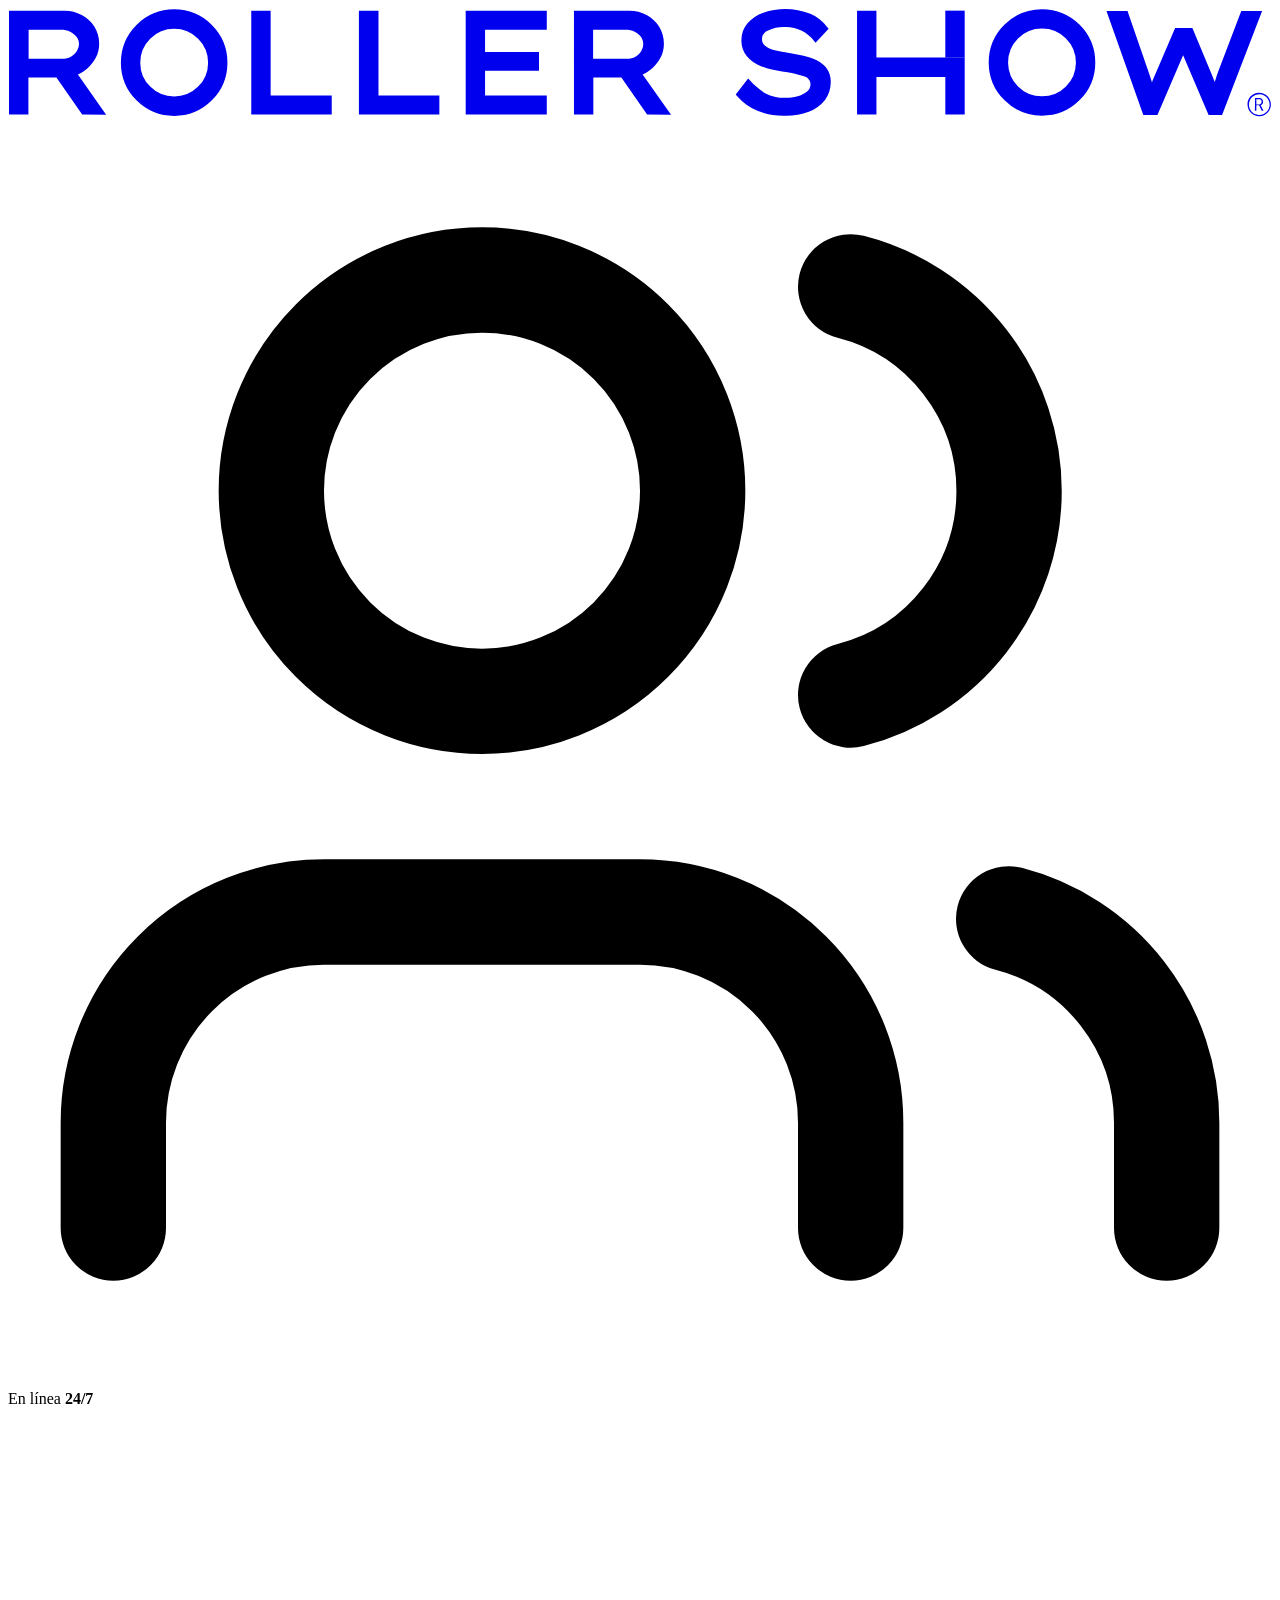
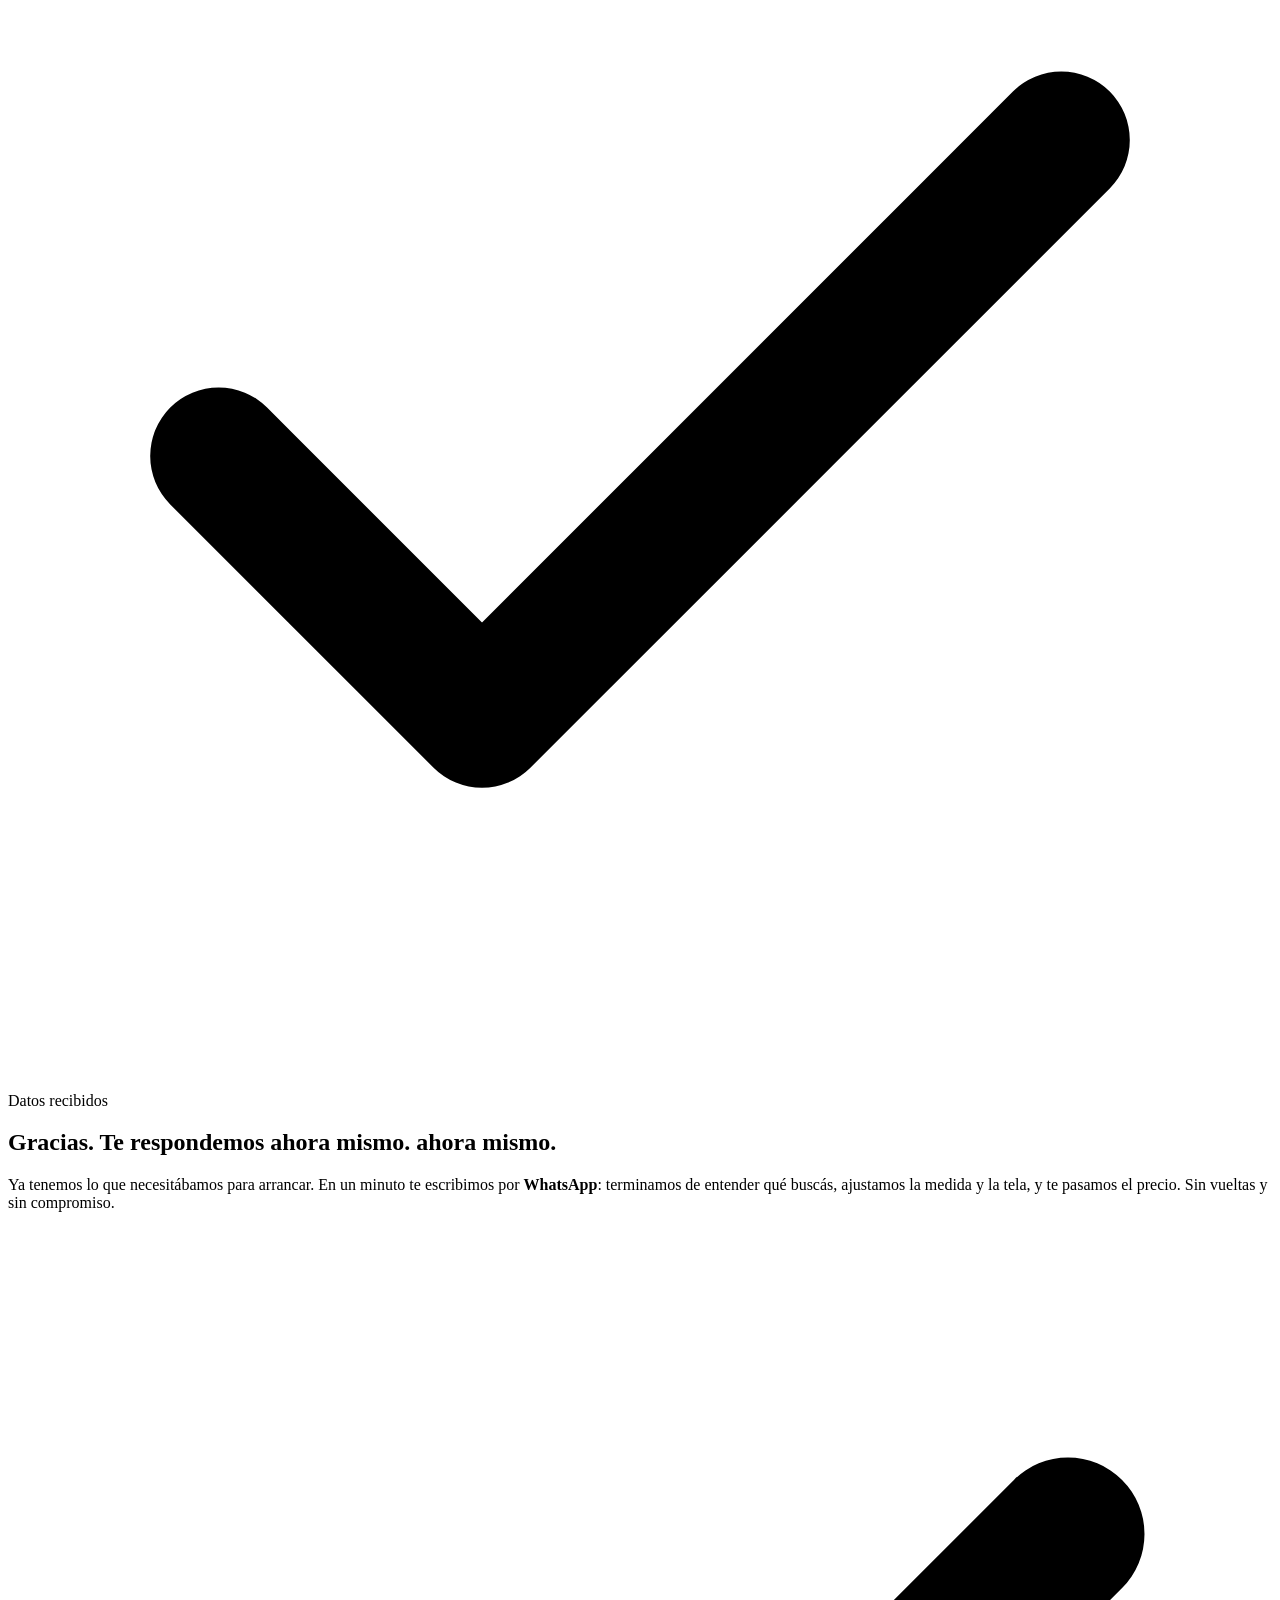
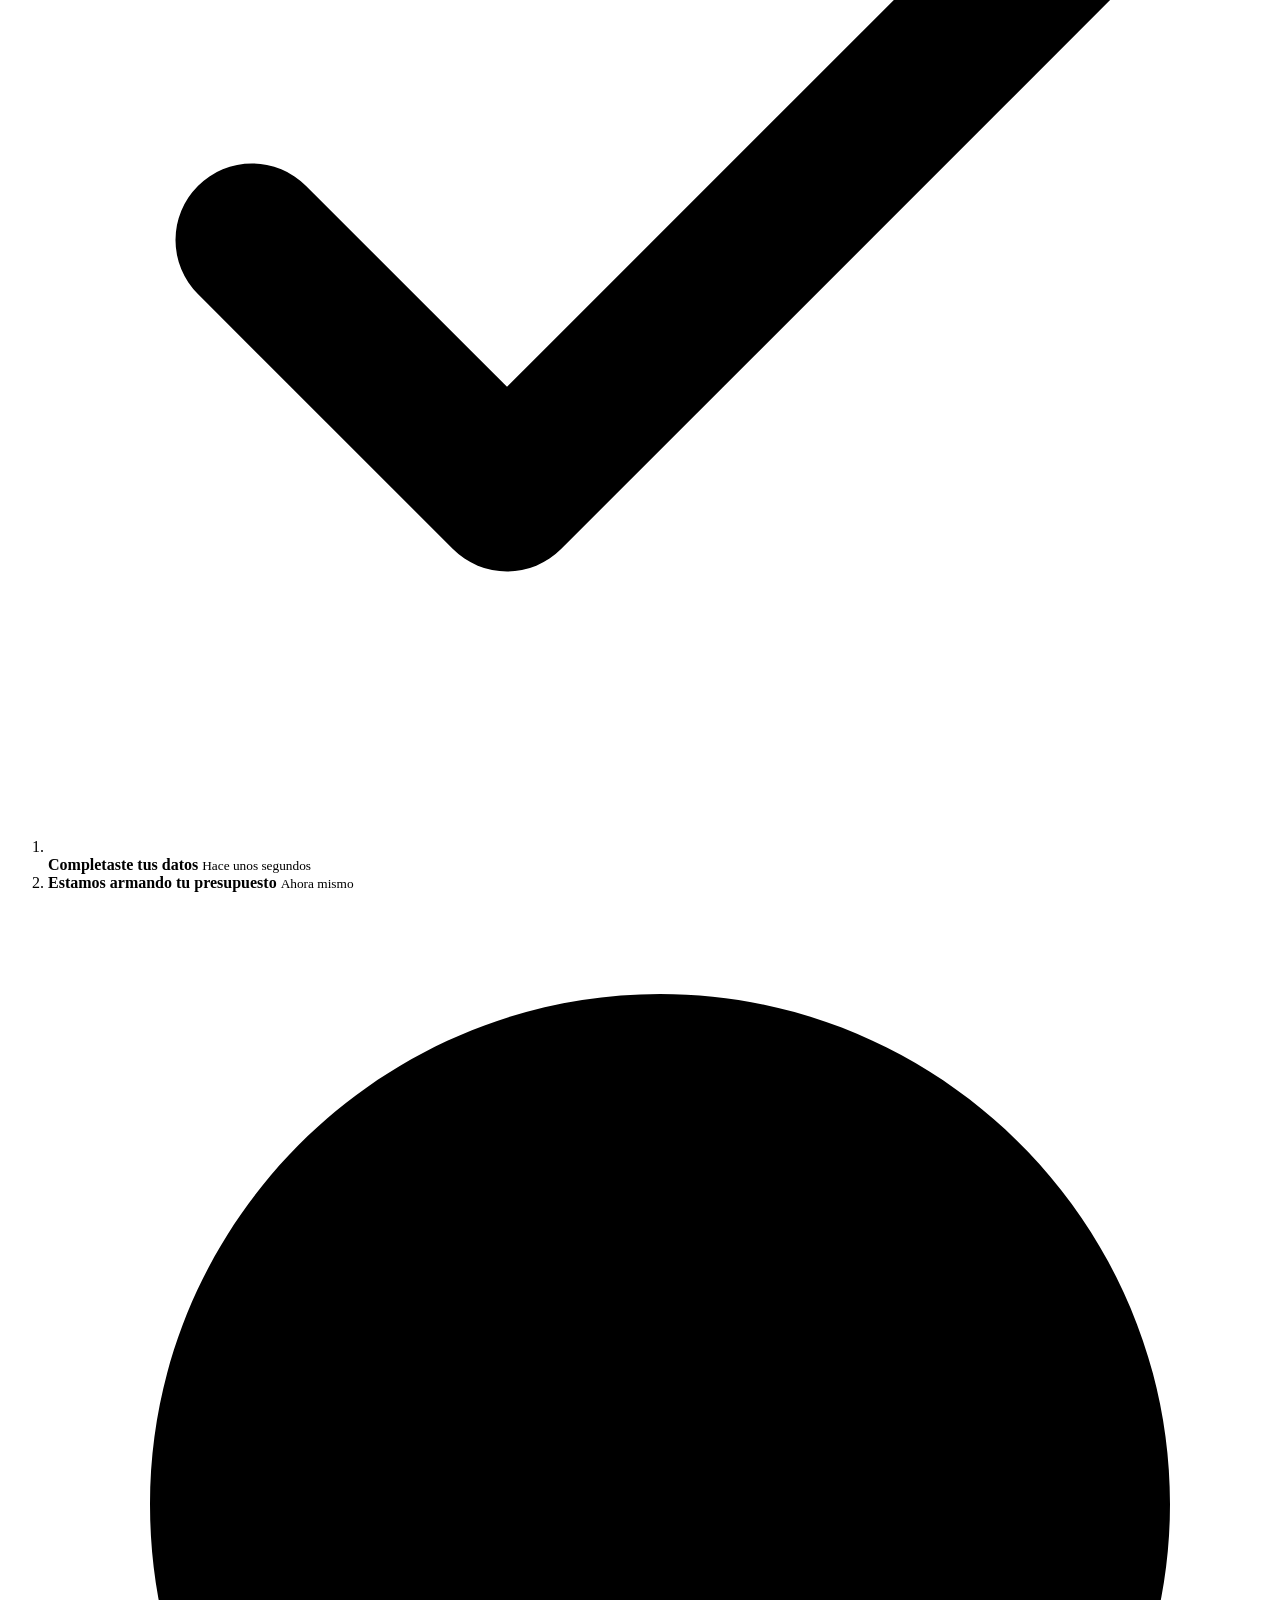
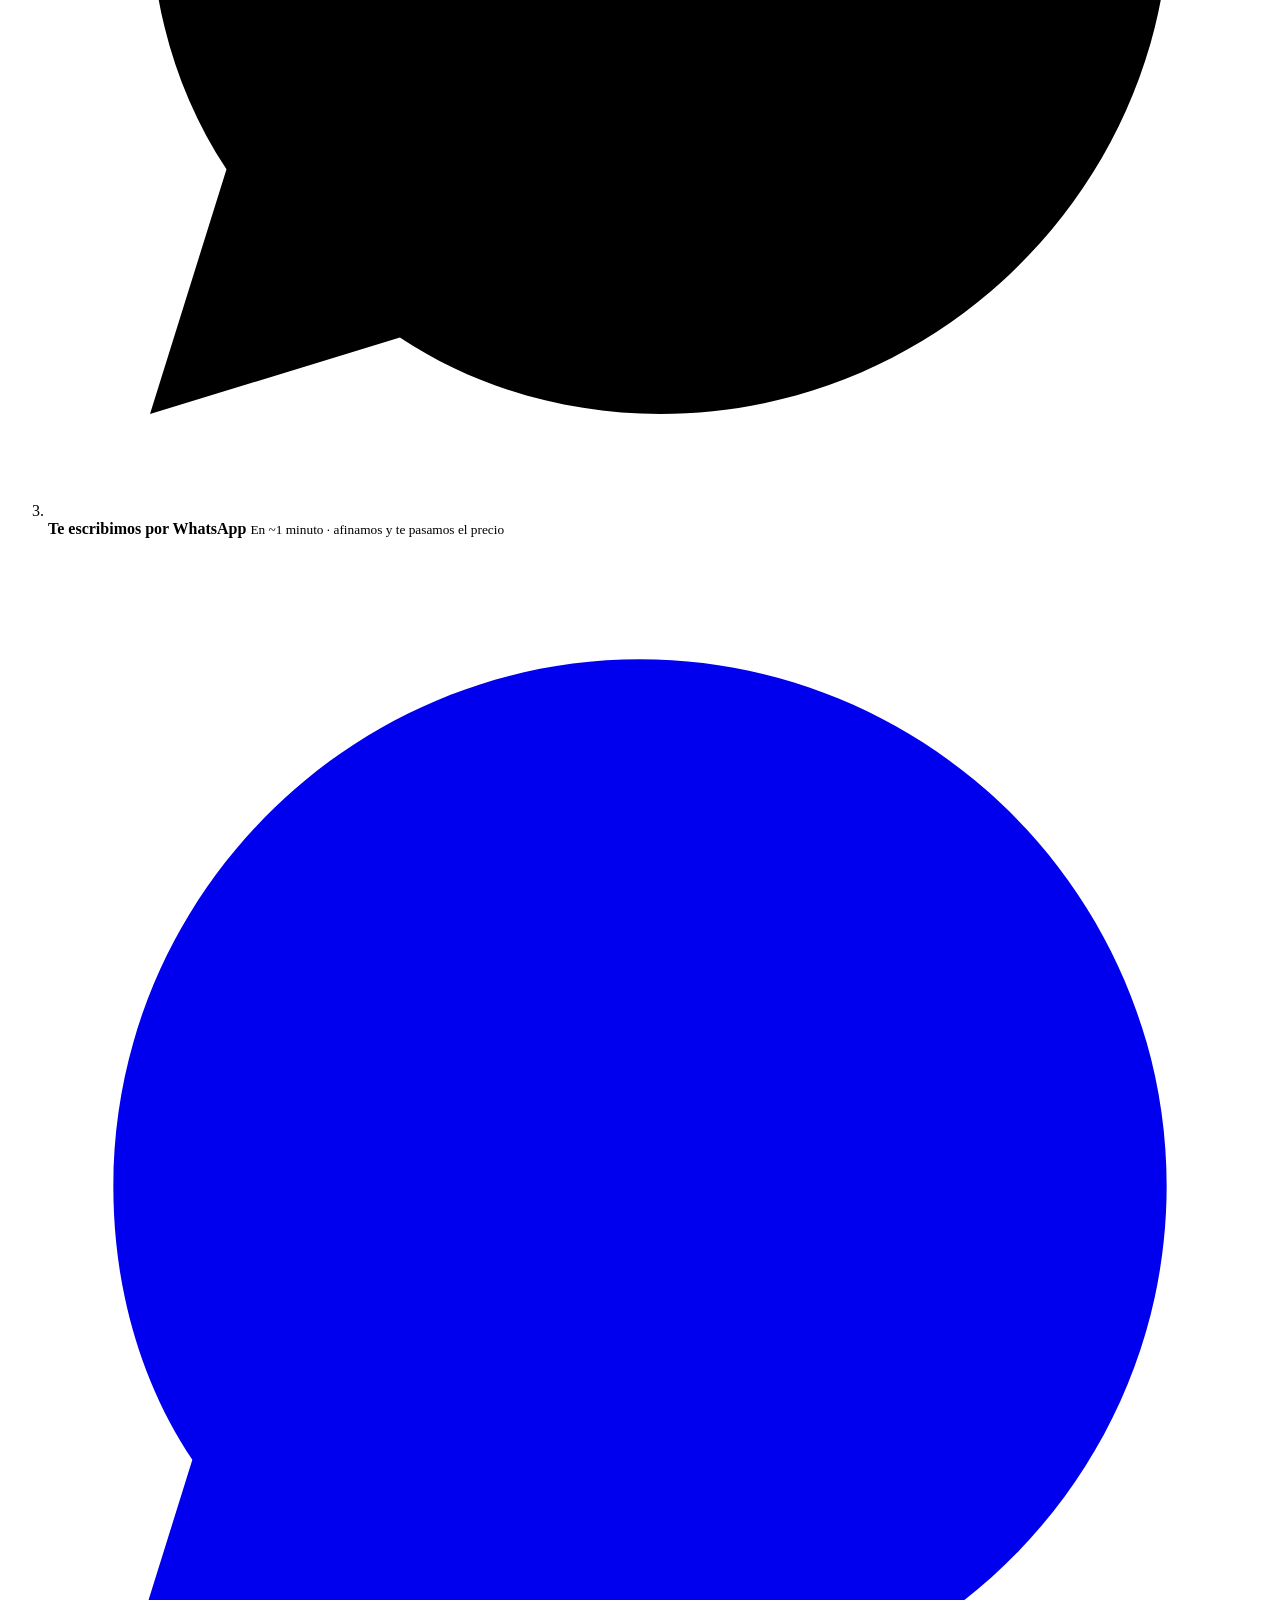
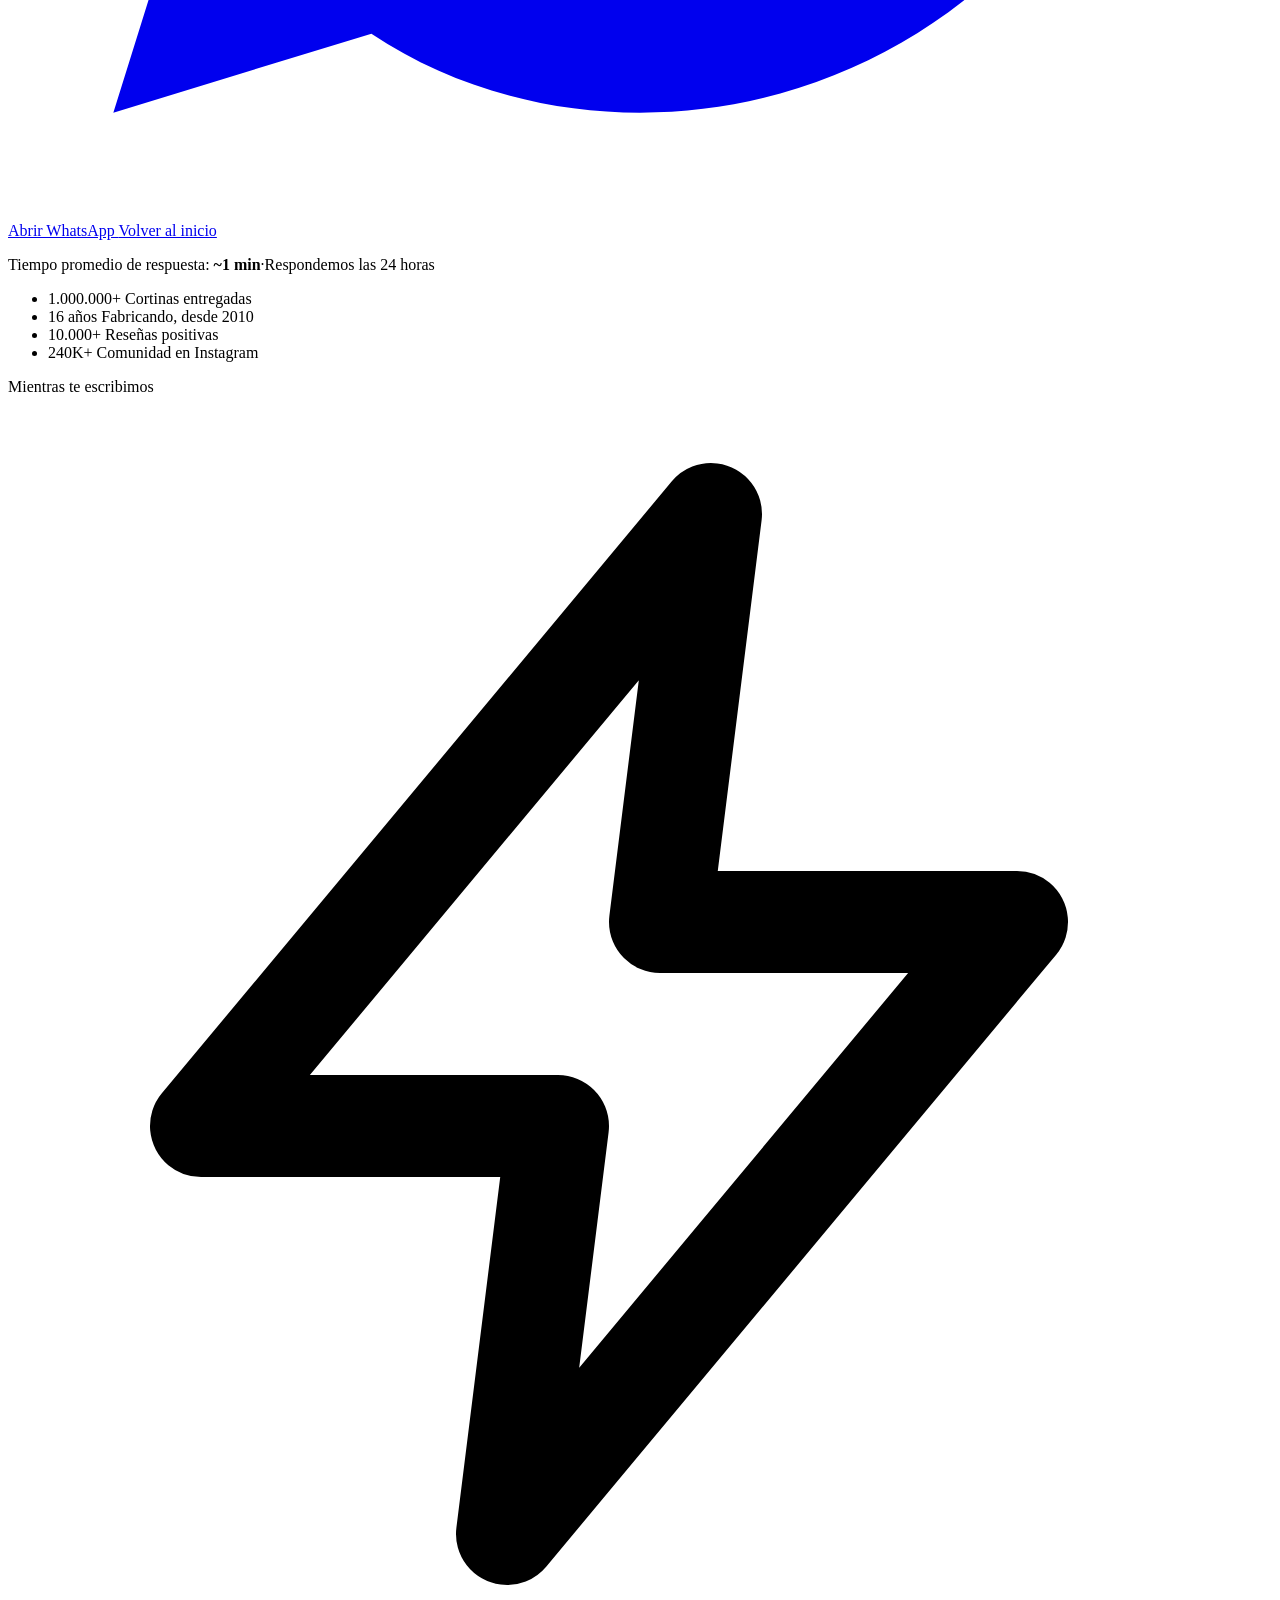
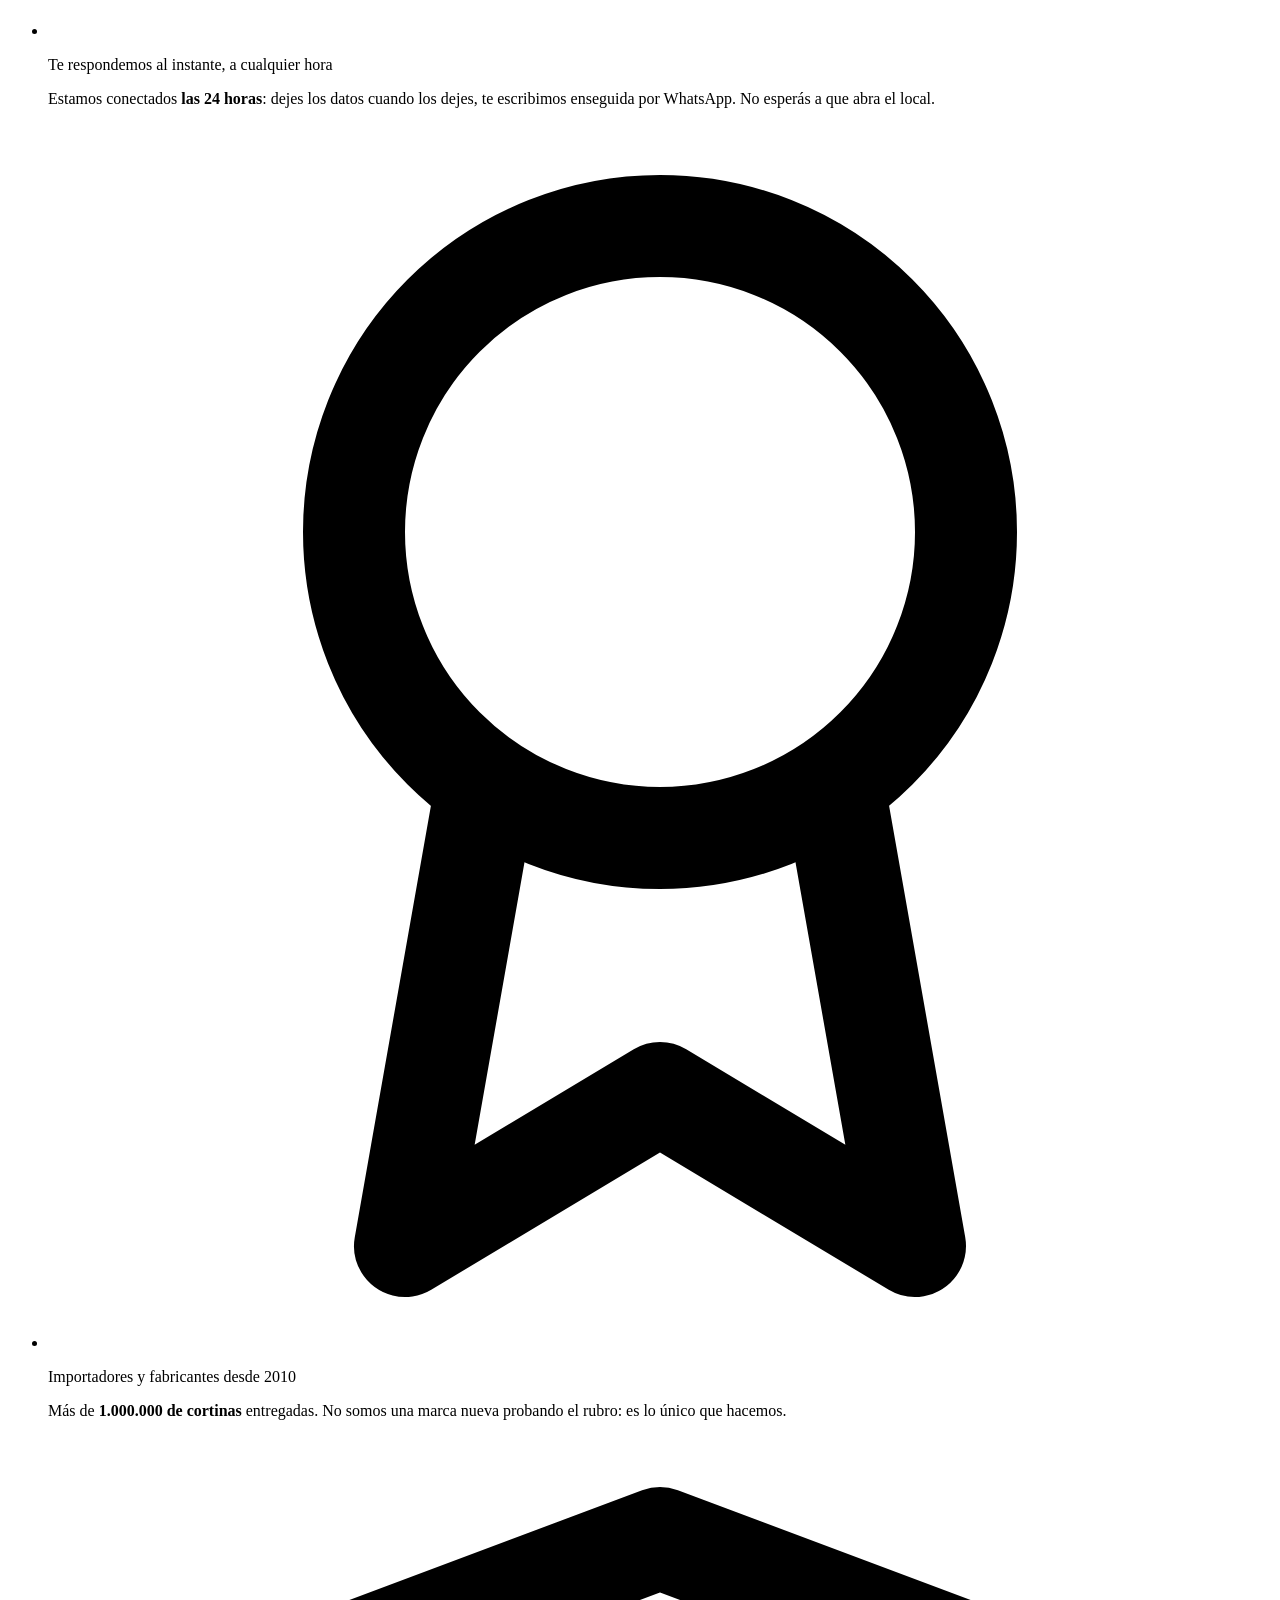
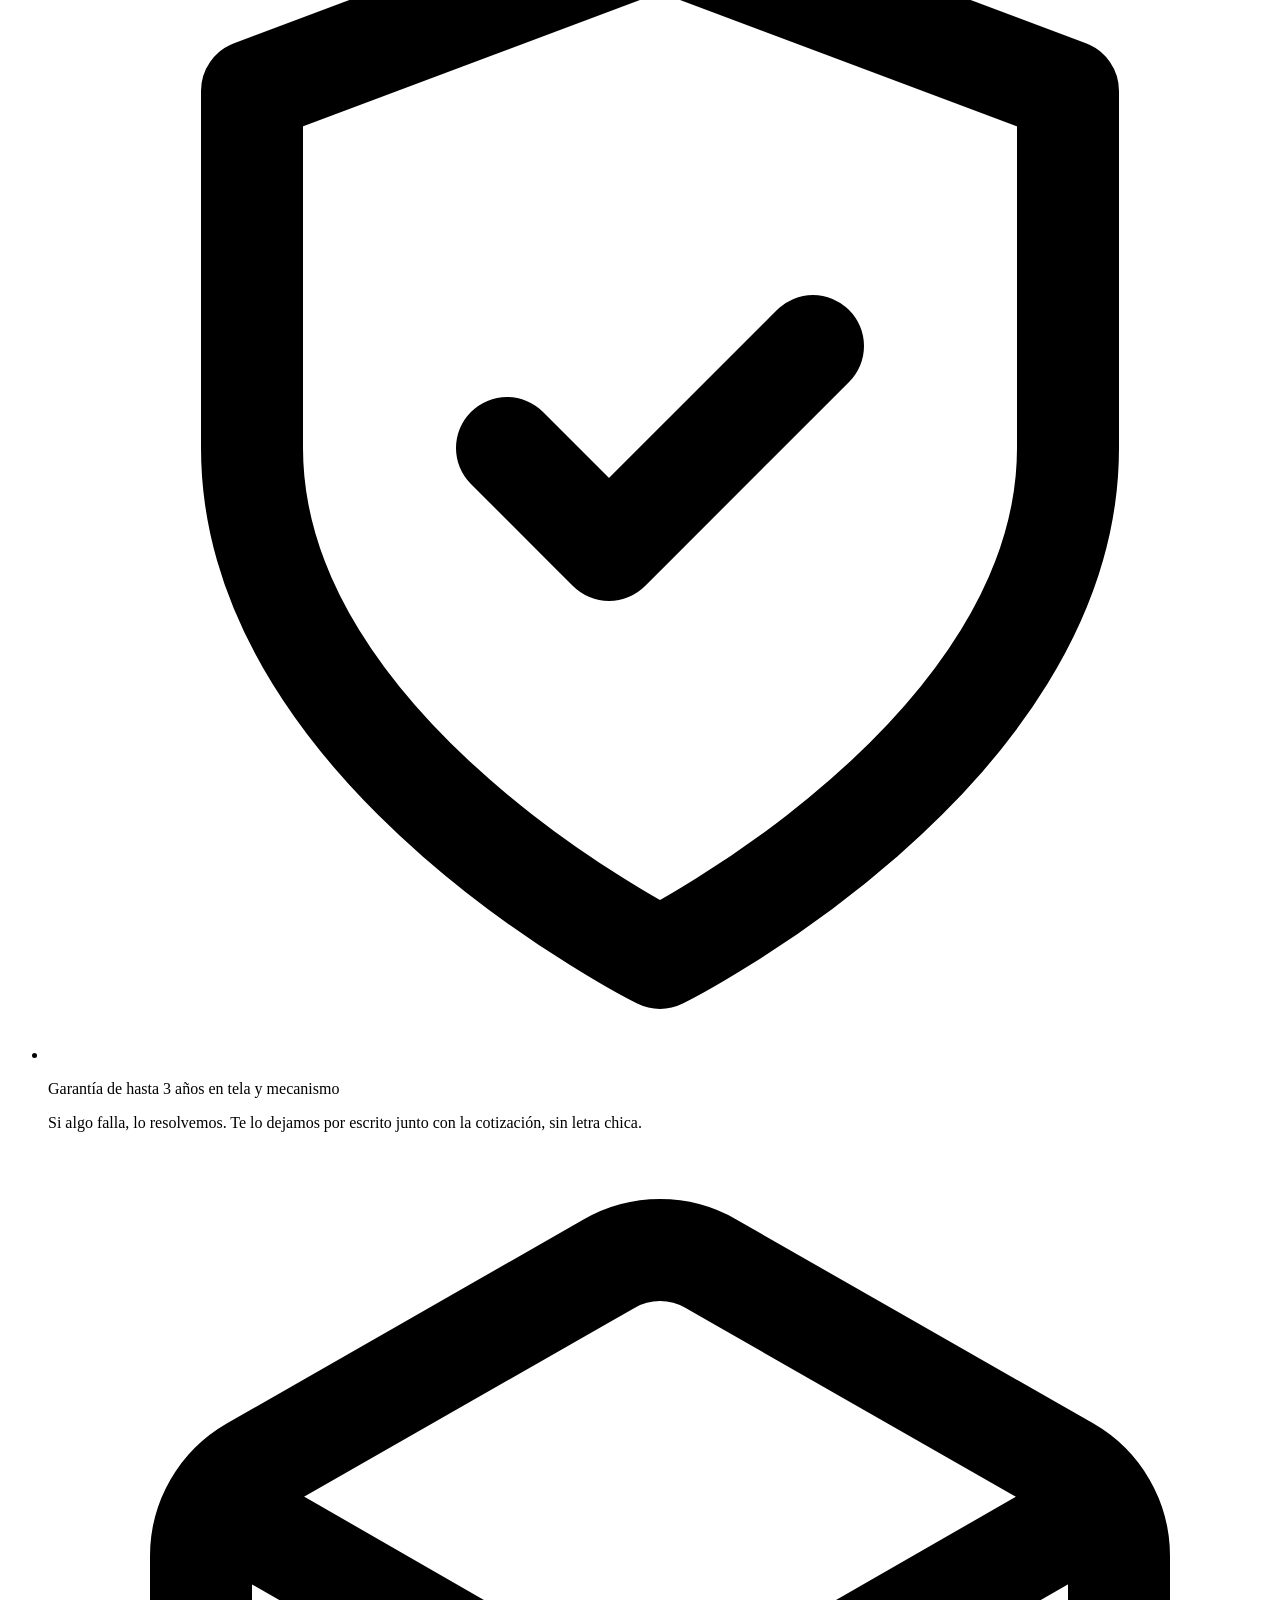
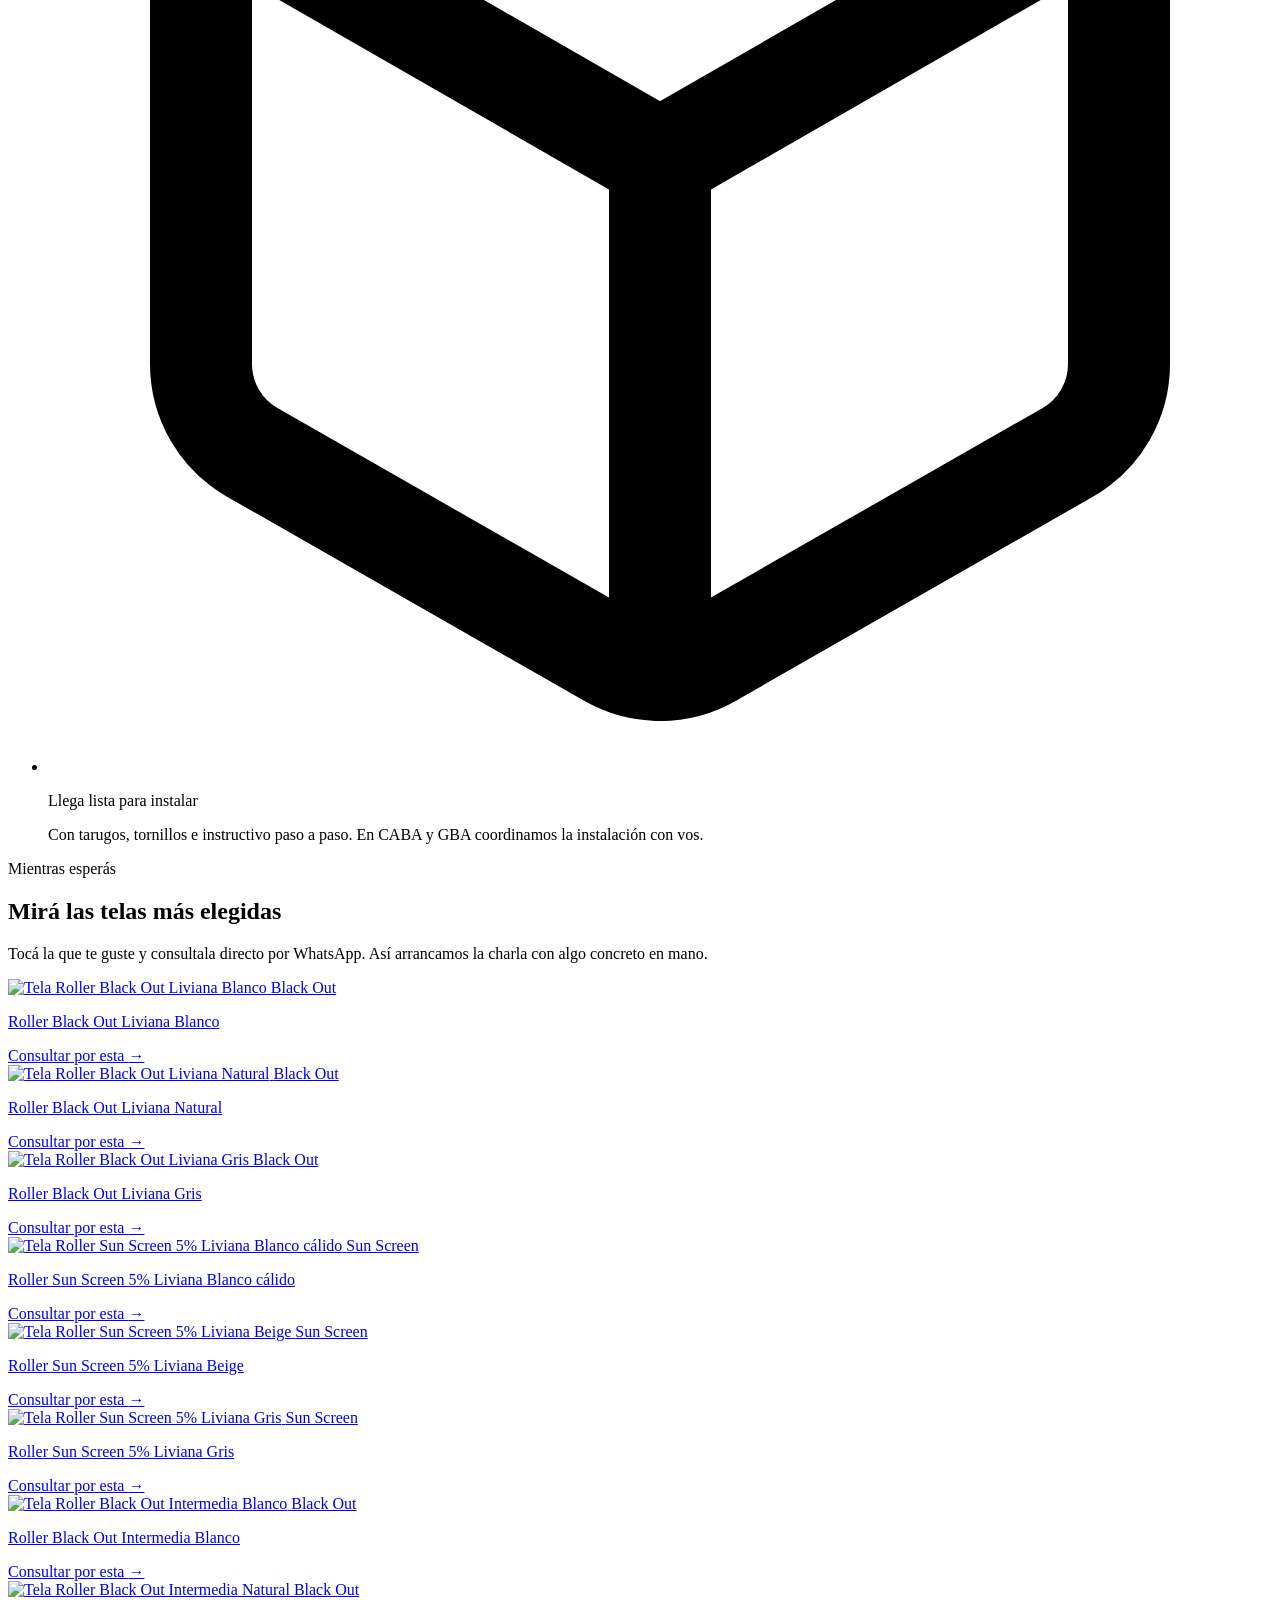
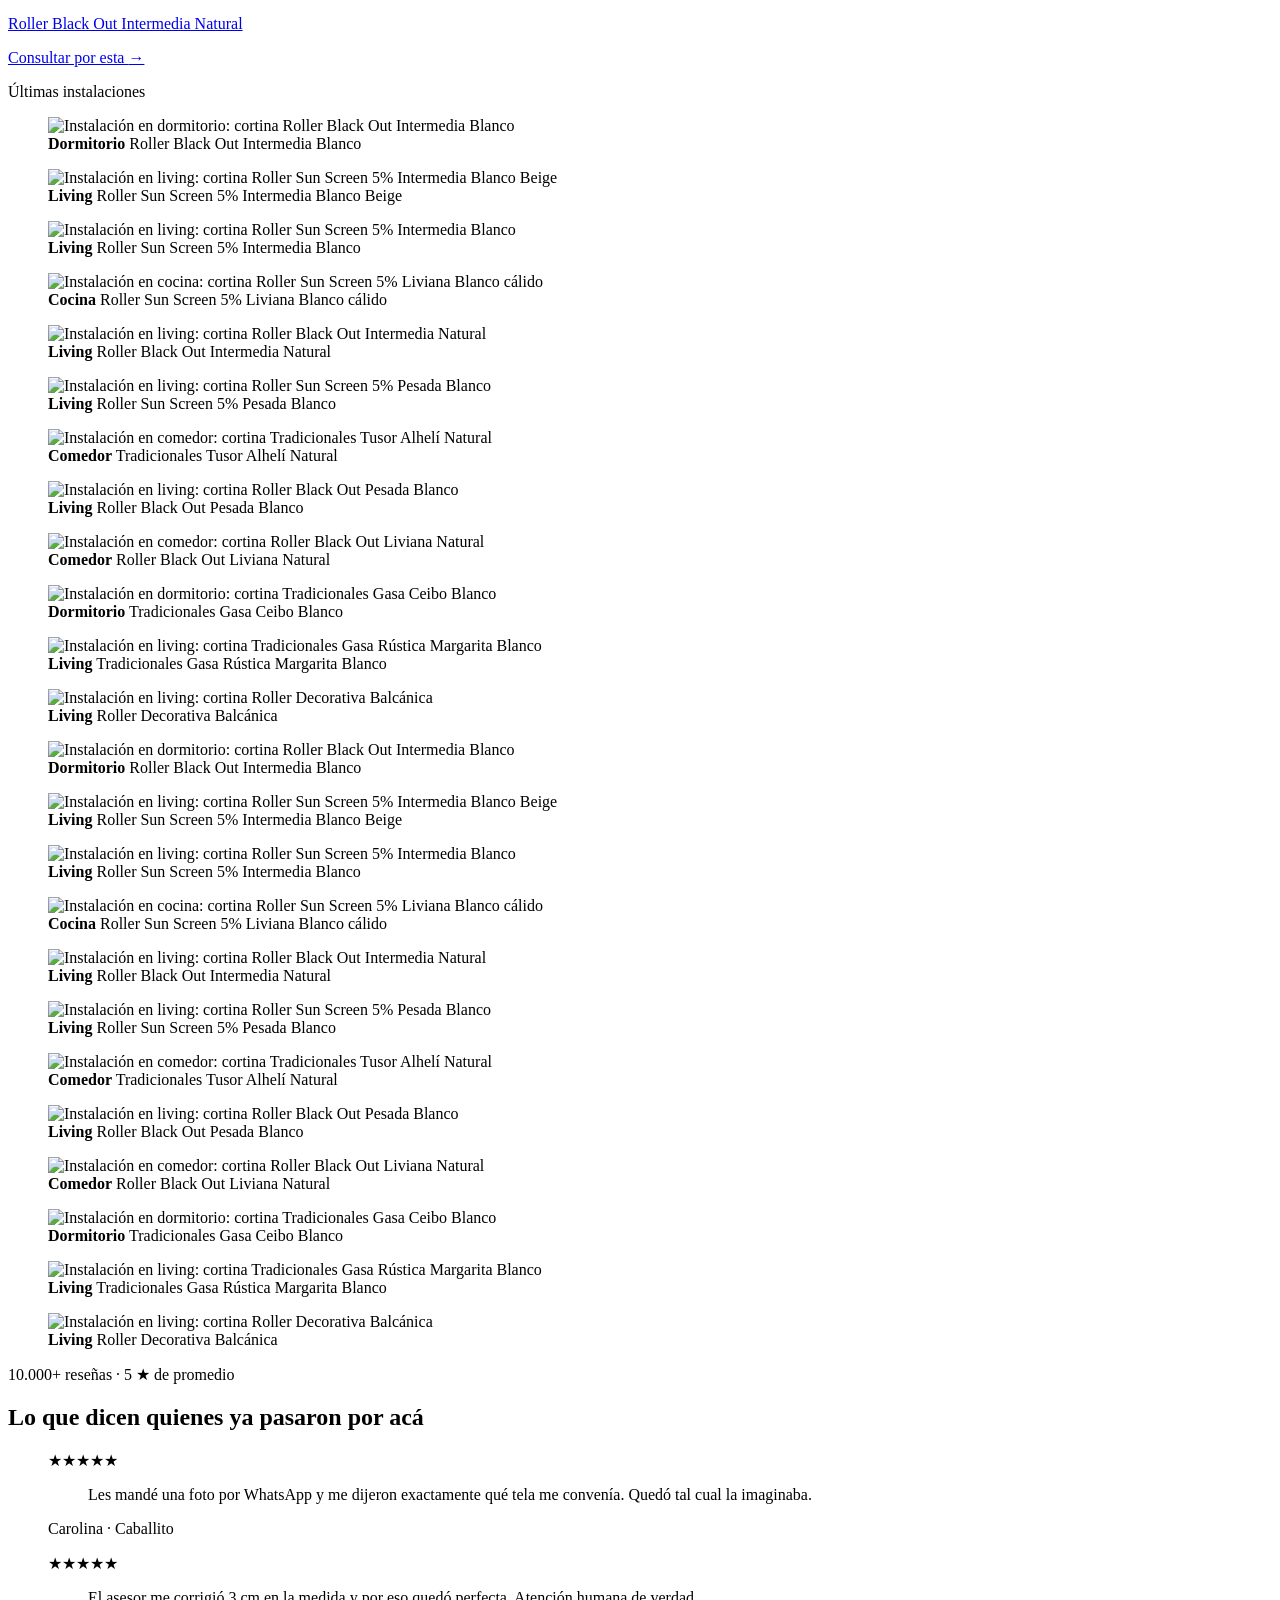
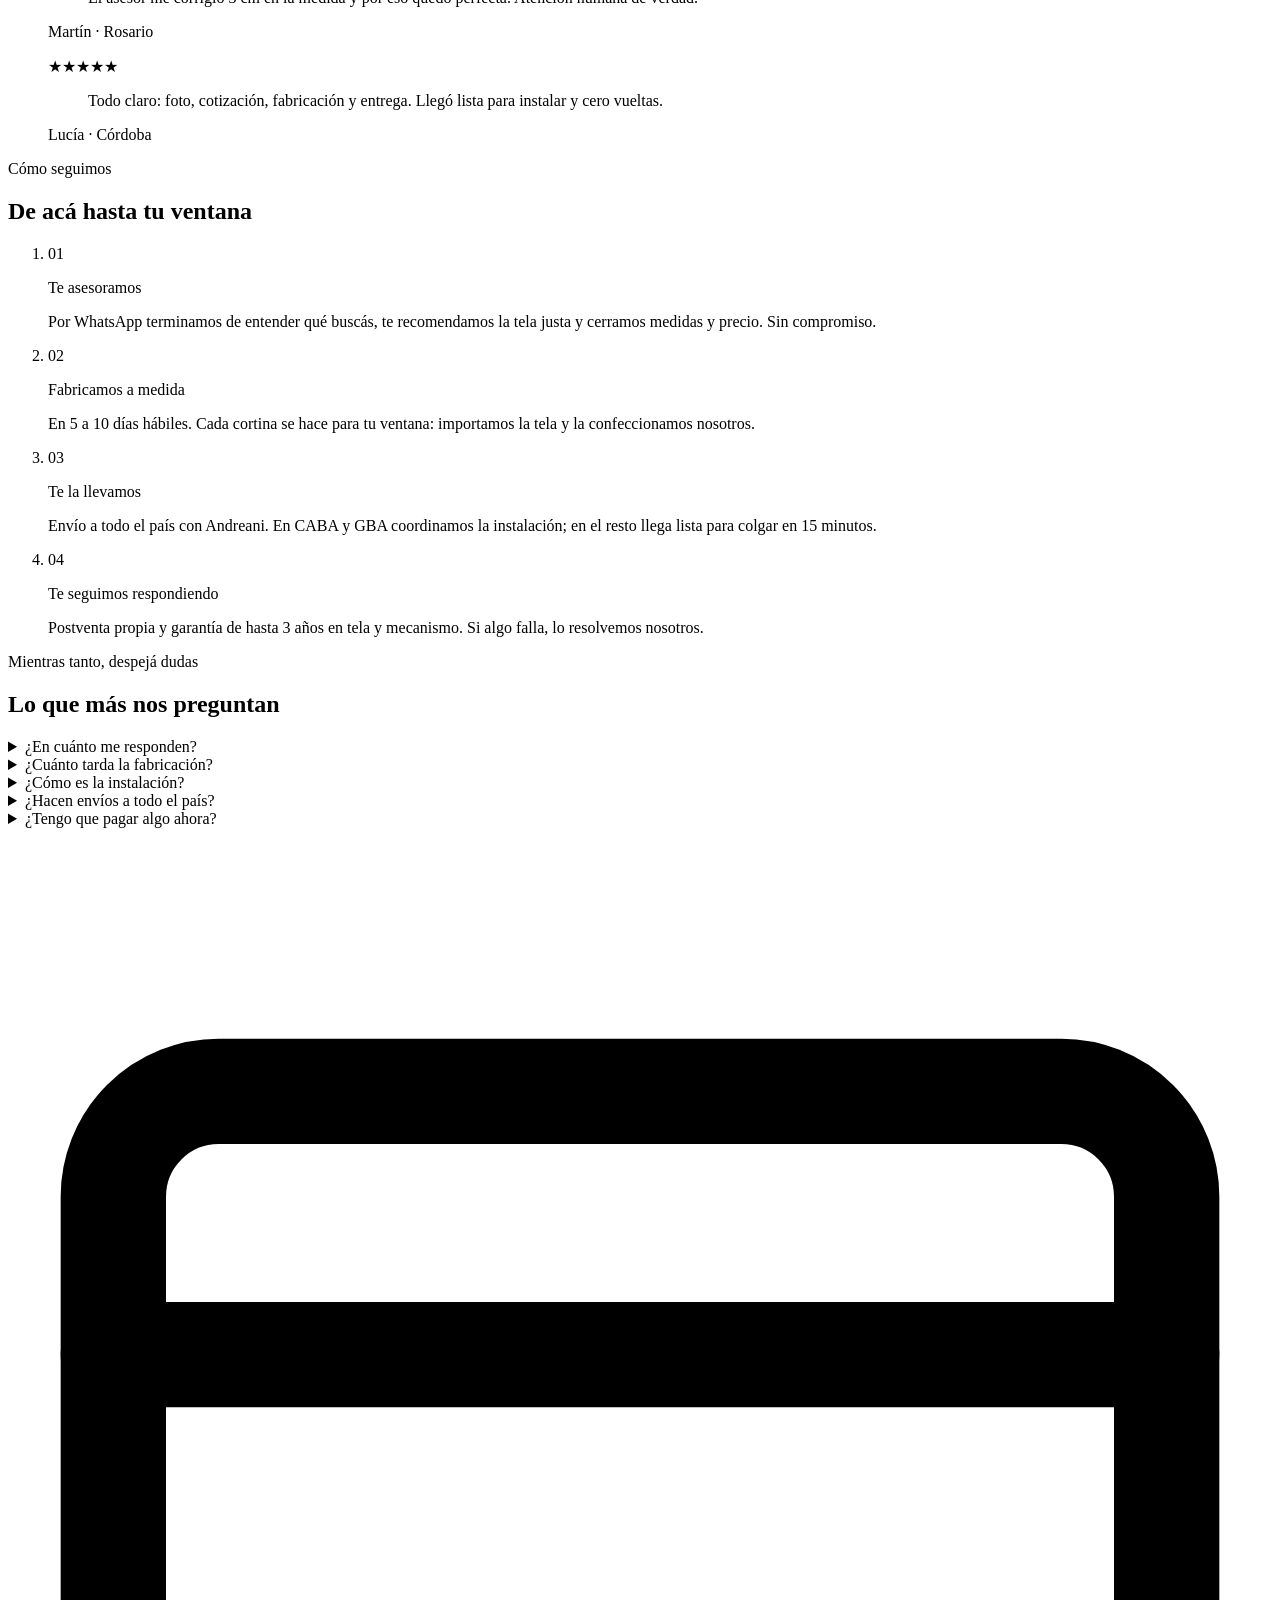
==== commit e5679d6f: "gracias: + testimonios + como trabajamos (proceso 01-04)" ====
--- a/index.html
+++ b/index.html
@@ -2,7 +2,7 @@
          sirva una versión vieja cacheada mientras se itera. --><meta http-equiv="Cache-Control" content="no-store, must-revalidate"><meta http-equiv="Pragma" content="no-cache"><link rel="icon" type="image/svg+xml" href="/favicon.svg"><link rel="preconnect" href="https://cdn.rollershow.com.ar"><link rel="preconnect" href="https://fonts.googleapis.com"><link rel="preconnect" href="https://fonts.gstatic.com" crossorigin><!-- Tipografía: el sitio usa Geist + Instrument Serif (masterplan §26);
          las landings con bareLayout traen su propio sistema (Bricolage + Manrope).
          Se carga solo el set que la página usa — un único <link>, no @import. --><link href="https://fonts.googleapis.com/css2?family=Bricolage+Grotesque:opsz,wght@12..96,400;12..96,500;12..96,600;12..96,700;12..96,800&family=Manrope:wght@400;500;600;700&display=swap" rel="stylesheet"><title>¡Gracias! Te estamos respondiendo por WhatsApp | RollerShow</title><meta name="description" content="Ya tenemos tus datos. Te escribimos por WhatsApp en minutos, a cualquier hora, para afinar tu presupuesto y asesorarte sin compromiso."><link rel="canonical" href="https://www.rollershow.com.ar/gracias"><meta property="og:type" content="website"><meta property="og:title" content="¡Gracias! Te estamos respondiendo por WhatsApp | RollerShow"><meta property="og:description" content="Ya tenemos tus datos. Te escribimos por WhatsApp en minutos, a cualquier hora, para afinar tu presupuesto y asesorarte sin compromiso."><meta property="og:url" content="https://www.rollershow.com.ar/gracias"><meta property="og:image" content="https://www.rollershow.com.ar/assets/og-default.jpg"><meta property="og:site_name" content="RollerShow"><meta property="og:locale" content="es_AR"><meta name="twitter:card" content="summary_large_image"><meta name="twitter:title" content="¡Gracias! Te estamos respondiendo por WhatsApp | RollerShow"><meta name="twitter:description" content="Ya tenemos tus datos. Te escribimos por WhatsApp en minutos, a cualquier hora, para afinar tu presupuesto y asesorarte sin compromiso."><meta name="twitter:image" content="https://www.rollershow.com.ar/assets/og-default.jpg"><!-- Alpine.js para interactividad puntual (mega-menú, modales, before/after, filtros). --><script defer src="https://unpkg.com/alpinejs@3.14.8/dist/cdn.min.js"></script><link rel="stylesheet" href="/rollershow-gracias/_astro/_familia_.7Q5XCzRC.css">
-<link rel="stylesheet" href="/rollershow-gracias/_astro/gracias.C9K73ruE.css"></head> <body class="min-h-screen flex flex-col bg-bg page-gracias">   <main class="gracias"> <header class="g-top"> <a class="g-brand" href="https://rollershow.com.ar" target="_blank" rel="noopener noreferrer" aria-label="Roller Show"> <svg class="g-brand__logo" viewBox="0 0 600 52" aria-hidden="true"><use href="#rs-logo"></use></svg> </a> <span class="g-online" role="status" aria-live="polite"> <svg class="g-online__icon" viewBox="0 0 24 24" fill="none" stroke="currentColor" stroke-width="2" stroke-linecap="round" stroke-linejoin="round" aria-hidden="true"> <path d="M16 21v-2a4 4 0 0 0-4-4H6a4 4 0 0 0-4 4v2"></path> <circle cx="9" cy="7" r="4"></circle> <path d="M22 21v-2a4 4 0 0 0-3-3.87"></path> <path d="M16 3.13a4 4 0 0 1 0 7.75"></path> </svg> <span class="g-online__text">En línea <b>24/7</b></span> </span> </header> <section class="g-hero"> <!-- Concept A — "se abre la cortina, entra la luz". Las lamas del roller
+<link rel="stylesheet" href="/rollershow-gracias/_astro/gracias.CYS1Sk7b.css"></head> <body class="min-h-screen flex flex-col bg-bg page-gracias">   <main class="gracias"> <header class="g-top"> <a class="g-brand" href="https://rollershow.com.ar" target="_blank" rel="noopener noreferrer" aria-label="Roller Show"> <svg class="g-brand__logo" viewBox="0 0 600 52" aria-hidden="true"><use href="#rs-logo"></use></svg> </a> <span class="g-online" role="status" aria-live="polite"> <svg class="g-online__icon" viewBox="0 0 24 24" fill="none" stroke="currentColor" stroke-width="2" stroke-linecap="round" stroke-linejoin="round" aria-hidden="true"> <path d="M16 21v-2a4 4 0 0 0-4-4H6a4 4 0 0 0-4 4v2"></path> <circle cx="9" cy="7" r="4"></circle> <path d="M22 21v-2a4 4 0 0 0-3-3.87"></path> <path d="M16 3.13a4 4 0 0 1 0 7.75"></path> </svg> <span class="g-online__text">En línea <b>24/7</b></span> </span> </header> <section class="g-hero"> <!-- Concept A — "se abre la cortina, entra la luz". Las lamas del roller
            cuelgan en lo alto del hero y se enrollan hacia arriba al scrollear,
            mientras un sol cálido crece: la luz entrando. Todo con
            animation-timeline: scroll (compositor, 0 JS). Sin soporte o en
@@ -19,7 +19,9 @@
 Abrir WhatsApp
 </a> <a class="g-btn g-btn--ghost" href="https://rollershow.com.ar" target="_blank" rel="noopener noreferrer">Volver al inicio</a> </div> <p class="g-meta">
 Tiempo promedio de respuesta: <b>~1 min</b><span class="g-meta__sep">·</span><span>Respondemos las 24 horas</span> </p> </div><!-- /.g-hero__actions --> </section> <!-- Banda de prueba social — cifras grandes con count-up al entrar en
-         viewport. Autoridad instantánea mientras el lead espera el WhatsApp. --> <section class="g-figures reveal" aria-label="RollerShow en números"> <ul class="g-figs"> <li class="g-fig"> <span class="g-fig__num" data-count="1000000" data-suffix="+">0</span> <span class="g-fig__lbl">Cortinas entregadas</span> </li> <li class="g-fig"> <span class="g-fig__num" data-count="16" data-suffix=" años">0</span> <span class="g-fig__lbl">Fabricando, desde 2010</span> </li> <li class="g-fig"> <span class="g-fig__num" data-count="10000" data-suffix="+">0</span> <span class="g-fig__lbl">Reseñas positivas</span> </li> <li class="g-fig"> <span class="g-fig__num" data-count="240" data-suffix="K+">0</span> <span class="g-fig__lbl">Comunidad en Instagram</span> </li> </ul> </section> <section class="g-meanwhile reveal"> <p class="g-eyebrow">Mientras te escribimos</p> <ul class="g-reassure"> <li class="g-reassure__item"> <span class="g-reassure__ic" aria-hidden="true"> <svg viewBox="0 0 24 24" fill="none" stroke="currentColor" stroke-width="2" stroke-linecap="round" stroke-linejoin="round"><path d="M13 2 3 14h7l-1 8 10-12h-7l1-8z"></path></svg> </span> <div class="g-reassure__txt"> <p class="g-reassure__h">Te respondemos al instante, a cualquier hora</p> <p class="g-reassure__p">Estamos conectados <b>las 24 horas</b>: dejes los datos cuando los dejes, te escribimos enseguida por WhatsApp. No esperás a que abra el local.</p> </div> </li> <li class="g-reassure__item"> <span class="g-reassure__ic" aria-hidden="true"> <svg viewBox="0 0 24 24" fill="none" stroke="currentColor" stroke-width="2" stroke-linecap="round" stroke-linejoin="round"><circle cx="12" cy="8" r="6"></circle><path d="M15.5 13.5 17 22l-5-3-5 3 1.5-8.5"></path></svg> </span> <div class="g-reassure__txt"> <p class="g-reassure__h">Importadores y fabricantes desde 2010</p> <p class="g-reassure__p">Más de <b>1.000.000 de cortinas</b> entregadas. No somos una marca nueva probando el rubro: es lo único que hacemos.</p> </div> </li> <li class="g-reassure__item"> <span class="g-reassure__ic" aria-hidden="true"> <svg viewBox="0 0 24 24" fill="none" stroke="currentColor" stroke-width="2" stroke-linecap="round" stroke-linejoin="round"><path d="M12 22s8-4 8-10V5l-8-3-8 3v7c0 6 8 10 8 10z"></path><path d="m9 12 2 2 4-4"></path></svg> </span> <div class="g-reassure__txt"> <p class="g-reassure__h">Garantía de hasta 3 años en tela y mecanismo</p> <p class="g-reassure__p">Si algo falla, lo resolvemos. Te lo dejamos por escrito junto con la cotización, sin letra chica.</p> </div> </li> <li class="g-reassure__item"> <span class="g-reassure__ic" aria-hidden="true"> <svg viewBox="0 0 24 24" fill="none" stroke="currentColor" stroke-width="2" stroke-linecap="round" stroke-linejoin="round"><path d="M21 8a2 2 0 0 0-1-1.73l-7-4a2 2 0 0 0-2 0l-7 4A2 2 0 0 0 3 8v8a2 2 0 0 0 1 1.73l7 4a2 2 0 0 0 2 0l7-4A2 2 0 0 0 21 16Z"></path><path d="m3.3 7 8.7 5 8.7-5"></path><path d="M12 22V12"></path></svg> </span> <div class="g-reassure__txt"> <p class="g-reassure__h">Llega lista para instalar</p> <p class="g-reassure__p">Con tarugos, tornillos e instructivo paso a paso. En CABA y GBA coordinamos la instalación con vos.</p> </div> </li> </ul> </section> <section class="g-telas reveal" aria-label="Telas más elegidas"> <div class="g-telas__head"> <p class="g-eyebrow">Mientras esperás</p> <h2 class="g-telas__title">Mirá las telas más elegidas</h2> <p class="g-telas__sub">Tocá la que te guste y consultala directo por WhatsApp. Así arrancamos la charla con algo concreto en mano.</p> </div> <div class="g-telas__rail"> <a class="g-tela" href="https://wa.me/5491140813223?text=Hola!%20Vi%20la%20tela%20Roller%20Black%20Out%20Liviana%20Blanco%20en%20la%20web%20y%20me%20interesa%20para%20mi%20cotizaci%C3%B3n." target="_blank" rel="noopener noreferrer"> <div class="g-tela__photo"> <img src="https://cdn.rollershow.com.ar/telas/1746-black-out-liviana-blanco.1.jpg?width=850&auto=webp" alt="Tela Roller Black Out Liviana Blanco" loading="lazy" decoding="async"> <span class="g-tela__tag">Black Out</span> </div> <p class="g-tela__name">Roller Black Out Liviana Blanco</p> <span class="g-tela__cta">Consultar por esta <span aria-hidden="true">→</span></span> </a><a class="g-tela" href="https://wa.me/5491140813223?text=Hola!%20Vi%20la%20tela%20Roller%20Black%20Out%20Liviana%20Natural%20en%20la%20web%20y%20me%20interesa%20para%20mi%20cotizaci%C3%B3n." target="_blank" rel="noopener noreferrer"> <div class="g-tela__photo"> <img src="https://cdn.rollershow.com.ar/telas/black-out-liviana-natural.1.jpg?width=850&auto=webp" alt="Tela Roller Black Out Liviana Natural" loading="lazy" decoding="async"> <span class="g-tela__tag">Black Out</span> </div> <p class="g-tela__name">Roller Black Out Liviana Natural</p> <span class="g-tela__cta">Consultar por esta <span aria-hidden="true">→</span></span> </a><a class="g-tela" href="https://wa.me/5491140813223?text=Hola!%20Vi%20la%20tela%20Roller%20Black%20Out%20Liviana%20Gris%20en%20la%20web%20y%20me%20interesa%20para%20mi%20cotizaci%C3%B3n." target="_blank" rel="noopener noreferrer"> <div class="g-tela__photo"> <img src="https://cdn.rollershow.com.ar/telas/black-out-liviana-gris.1.jpg?width=850&auto=webp" alt="Tela Roller Black Out Liviana Gris" loading="lazy" decoding="async"> <span class="g-tela__tag">Black Out</span> </div> <p class="g-tela__name">Roller Black Out Liviana Gris</p> <span class="g-tela__cta">Consultar por esta <span aria-hidden="true">→</span></span> </a><a class="g-tela" href="https://wa.me/5491140813223?text=Hola!%20Vi%20la%20tela%20Roller%20Sun%20Screen%205%25%20Liviana%20Blanco%20c%C3%A1lido%20en%20la%20web%20y%20me%20interesa%20para%20mi%20cotizaci%C3%B3n." target="_blank" rel="noopener noreferrer"> <div class="g-tela__photo"> <img src="https://cdn.rollershow.com.ar/telas/1755-sun-screen-5-liviana-blanco-calido.1.jpg?width=850&auto=webp" alt="Tela Roller Sun Screen 5% Liviana Blanco cálido" loading="lazy" decoding="async"> <span class="g-tela__tag">Sun Screen</span> </div> <p class="g-tela__name">Roller Sun Screen 5% Liviana Blanco cálido</p> <span class="g-tela__cta">Consultar por esta <span aria-hidden="true">→</span></span> </a><a class="g-tela" href="https://wa.me/5491140813223?text=Hola!%20Vi%20la%20tela%20Roller%20Sun%20Screen%205%25%20Liviana%20Beige%20en%20la%20web%20y%20me%20interesa%20para%20mi%20cotizaci%C3%B3n." target="_blank" rel="noopener noreferrer"> <div class="g-tela__photo"> <img src="https://cdn.rollershow.com.ar/telas/sun-screen-5-liviana-beige.1.jpg?width=850&auto=webp" alt="Tela Roller Sun Screen 5% Liviana Beige" loading="lazy" decoding="async"> <span class="g-tela__tag">Sun Screen</span> </div> <p class="g-tela__name">Roller Sun Screen 5% Liviana Beige</p> <span class="g-tela__cta">Consultar por esta <span aria-hidden="true">→</span></span> </a><a class="g-tela" href="https://wa.me/5491140813223?text=Hola!%20Vi%20la%20tela%20Roller%20Sun%20Screen%205%25%20Liviana%20Gris%20en%20la%20web%20y%20me%20interesa%20para%20mi%20cotizaci%C3%B3n." target="_blank" rel="noopener noreferrer"> <div class="g-tela__photo"> <img src="https://cdn.rollershow.com.ar/telas/sun-screen-5-liviana-gris-beige.1.jpg?width=850&auto=webp" alt="Tela Roller Sun Screen 5% Liviana Gris" loading="lazy" decoding="async"> <span class="g-tela__tag">Sun Screen</span> </div> <p class="g-tela__name">Roller Sun Screen 5% Liviana Gris</p> <span class="g-tela__cta">Consultar por esta <span aria-hidden="true">→</span></span> </a><a class="g-tela" href="https://wa.me/5491140813223?text=Hola!%20Vi%20la%20tela%20Roller%20Black%20Out%20Intermedia%20Blanco%20en%20la%20web%20y%20me%20interesa%20para%20mi%20cotizaci%C3%B3n." target="_blank" rel="noopener noreferrer"> <div class="g-tela__photo"> <img src="https://cdn.rollershow.com.ar/telas/black-out-intermedia-blanco.1.jpg?width=850&auto=webp" alt="Tela Roller Black Out Intermedia Blanco" loading="lazy" decoding="async"> <span class="g-tela__tag">Black Out</span> </div> <p class="g-tela__name">Roller Black Out Intermedia Blanco</p> <span class="g-tela__cta">Consultar por esta <span aria-hidden="true">→</span></span> </a><a class="g-tela" href="https://wa.me/5491140813223?text=Hola!%20Vi%20la%20tela%20Roller%20Black%20Out%20Intermedia%20Natural%20en%20la%20web%20y%20me%20interesa%20para%20mi%20cotizaci%C3%B3n." target="_blank" rel="noopener noreferrer"> <div class="g-tela__photo"> <img src="https://cdn.rollershow.com.ar/telas/black-out-intermedia-natural.1.jpg?width=850&auto=webp" alt="Tela Roller Black Out Intermedia Natural" loading="lazy" decoding="async"> <span class="g-tela__tag">Black Out</span> </div> <p class="g-tela__name">Roller Black Out Intermedia Natural</p> <span class="g-tela__cta">Consultar por esta <span aria-hidden="true">→</span></span> </a> </div> </section> <section class="g-strip" aria-label="Últimas instalaciones reales"> <p class="g-eyebrow">Últimas instalaciones</p> <div class="g-strip__rail"> <div class="g-strip__track"> <figure class="g-strip__item"> <div class="g-strip__photo"> <img src="https://cdn.rollershow.com.ar/fotos/black-out-intermedia-blanco-335.jpg?width=400&auto=webp" alt="Instalación en dormitorio: cortina Roller Black Out Intermedia Blanco" loading="lazy" decoding="async"> </div> <figcaption class="g-strip__cap"> <b>Dormitorio</b> <span>Roller Black Out Intermedia Blanco</span> </figcaption> </figure><figure class="g-strip__item"> <div class="g-strip__photo"> <img src="https://cdn.rollershow.com.ar/fotos/foto-whatsapp-sun-screen-5-intermedia-beige-snow-487.jpg?width=400&auto=webp" alt="Instalación en living: cortina Roller Sun Screen 5% Intermedia Blanco Beige" loading="lazy" decoding="async"> </div> <figcaption class="g-strip__cap"> <b>Living</b> <span>Roller Sun Screen 5% Intermedia Blanco Beige</span> </figcaption> </figure><figure class="g-strip__item"> <div class="g-strip__photo"> <img src="https://cdn.rollershow.com.ar/fotos/foto-whatsapp-sun-screen-5-intermedia-blanco-snow-471.jpg?width=400&auto=webp" alt="Instalación en living: cortina Roller Sun Screen 5% Intermedia Blanco" loading="lazy" decoding="async"> </div> <figcaption class="g-strip__cap"> <b>Living</b> <span>Roller Sun Screen 5% Intermedia Blanco</span> </figcaption> </figure><figure class="g-strip__item"> <div class="g-strip__photo"> <img src="https://cdn.rollershow.com.ar/fotos/foto-whatsapp-sun-screen-5-liviana-blanco-calido-439.jpg?width=400&auto=webp" alt="Instalación en cocina: cortina Roller Sun Screen 5% Liviana Blanco cálido" loading="lazy" decoding="async"> </div> <figcaption class="g-strip__cap"> <b>Cocina</b> <span>Roller Sun Screen 5% Liviana Blanco cálido</span> </figcaption> </figure><figure class="g-strip__item"> <div class="g-strip__photo"> <img src="https://cdn.rollershow.com.ar/fotos/foto-vendedor-black-out-intermedia-natural-412.jpg?width=400&auto=webp" alt="Instalación en living: cortina Roller Black Out Intermedia Natural" loading="lazy" decoding="async"> </div> <figcaption class="g-strip__cap"> <b>Living</b> <span>Roller Black Out Intermedia Natural</span> </figcaption> </figure><figure class="g-strip__item"> <div class="g-strip__photo"> <img src="https://cdn.rollershow.com.ar/fotos/foto-vendedor-sun-screen-5-pesada-blanco-398.jpg?width=400&auto=webp" alt="Instalación en living: cortina Roller Sun Screen 5% Pesada Blanco" loading="lazy" decoding="async"> </div> <figcaption class="g-strip__cap"> <b>Living</b> <span>Roller Sun Screen 5% Pesada Blanco</span> </figcaption> </figure><figure class="g-strip__item"> <div class="g-strip__photo"> <img src="https://cdn.rollershow.com.ar/fotos/foto-vendedor-tusor-alhel-natural-379.jpg?width=400&auto=webp" alt="Instalación en comedor: cortina Tradicionales Tusor Alhelí Natural" loading="lazy" decoding="async"> </div> <figcaption class="g-strip__cap"> <b>Comedor</b> <span>Tradicionales Tusor Alhelí Natural</span> </figcaption> </figure><figure class="g-strip__item"> <div class="g-strip__photo"> <img src="https://cdn.rollershow.com.ar/fotos/foto-whatsapp-black-out-pesada-blanco-437.jpg?width=400&auto=webp" alt="Instalación en living: cortina Roller Black Out Pesada Blanco" loading="lazy" decoding="async"> </div> <figcaption class="g-strip__cap"> <b>Living</b> <span>Roller Black Out Pesada Blanco</span> </figcaption> </figure><figure class="g-strip__item"> <div class="g-strip__photo"> <img src="https://cdn.rollershow.com.ar/fotos/black-out-liviana-natural-309.jpg?width=400&auto=webp" alt="Instalación en comedor: cortina Roller Black Out Liviana Natural" loading="lazy" decoding="async"> </div> <figcaption class="g-strip__cap"> <b>Comedor</b> <span>Roller Black Out Liviana Natural</span> </figcaption> </figure><figure class="g-strip__item"> <div class="g-strip__photo"> <img src="https://cdn.rollershow.com.ar/fotos/foto-whatsapp-gasa-ceibo-blanco-701.jpg?width=400&auto=webp" alt="Instalación en dormitorio: cortina Tradicionales Gasa Ceibo Blanco" loading="lazy" decoding="async"> </div> <figcaption class="g-strip__cap"> <b>Dormitorio</b> <span>Tradicionales Gasa Ceibo Blanco</span> </figcaption> </figure><figure class="g-strip__item"> <div class="g-strip__photo"> <img src="https://cdn.rollershow.com.ar/fotos/gasa-r-stica-margarita-blanco-570.jpg?width=400&auto=webp" alt="Instalación en living: cortina Tradicionales Gasa Rústica Margarita Blanco" loading="lazy" decoding="async"> </div> <figcaption class="g-strip__cap"> <b>Living</b> <span>Tradicionales Gasa Rústica Margarita Blanco</span> </figcaption> </figure><figure class="g-strip__item"> <div class="g-strip__photo"> <img src="https://cdn.rollershow.com.ar/fotos/decorativa-balc-nica-color-a-definir-545.jpg?width=400&auto=webp" alt="Instalación en living: cortina Roller Decorativa Balcánica" loading="lazy" decoding="async"> </div> <figcaption class="g-strip__cap"> <b>Living</b> <span>Roller Decorativa Balcánica</span> </figcaption> </figure><figure class="g-strip__item"> <div class="g-strip__photo"> <img src="https://cdn.rollershow.com.ar/fotos/black-out-intermedia-blanco-335.jpg?width=400&auto=webp" alt="Instalación en dormitorio: cortina Roller Black Out Intermedia Blanco" loading="lazy" decoding="async"> </div> <figcaption class="g-strip__cap"> <b>Dormitorio</b> <span>Roller Black Out Intermedia Blanco</span> </figcaption> </figure><figure class="g-strip__item"> <div class="g-strip__photo"> <img src="https://cdn.rollershow.com.ar/fotos/foto-whatsapp-sun-screen-5-intermedia-beige-snow-487.jpg?width=400&auto=webp" alt="Instalación en living: cortina Roller Sun Screen 5% Intermedia Blanco Beige" loading="lazy" decoding="async"> </div> <figcaption class="g-strip__cap"> <b>Living</b> <span>Roller Sun Screen 5% Intermedia Blanco Beige</span> </figcaption> </figure><figure class="g-strip__item"> <div class="g-strip__photo"> <img src="https://cdn.rollershow.com.ar/fotos/foto-whatsapp-sun-screen-5-intermedia-blanco-snow-471.jpg?width=400&auto=webp" alt="Instalación en living: cortina Roller Sun Screen 5% Intermedia Blanco" loading="lazy" decoding="async"> </div> <figcaption class="g-strip__cap"> <b>Living</b> <span>Roller Sun Screen 5% Intermedia Blanco</span> </figcaption> </figure><figure class="g-strip__item"> <div class="g-strip__photo"> <img src="https://cdn.rollershow.com.ar/fotos/foto-whatsapp-sun-screen-5-liviana-blanco-calido-439.jpg?width=400&auto=webp" alt="Instalación en cocina: cortina Roller Sun Screen 5% Liviana Blanco cálido" loading="lazy" decoding="async"> </div> <figcaption class="g-strip__cap"> <b>Cocina</b> <span>Roller Sun Screen 5% Liviana Blanco cálido</span> </figcaption> </figure><figure class="g-strip__item"> <div class="g-strip__photo"> <img src="https://cdn.rollershow.com.ar/fotos/foto-vendedor-black-out-intermedia-natural-412.jpg?width=400&auto=webp" alt="Instalación en living: cortina Roller Black Out Intermedia Natural" loading="lazy" decoding="async"> </div> <figcaption class="g-strip__cap"> <b>Living</b> <span>Roller Black Out Intermedia Natural</span> </figcaption> </figure><figure class="g-strip__item"> <div class="g-strip__photo"> <img src="https://cdn.rollershow.com.ar/fotos/foto-vendedor-sun-screen-5-pesada-blanco-398.jpg?width=400&auto=webp" alt="Instalación en living: cortina Roller Sun Screen 5% Pesada Blanco" loading="lazy" decoding="async"> </div> <figcaption class="g-strip__cap"> <b>Living</b> <span>Roller Sun Screen 5% Pesada Blanco</span> </figcaption> </figure><figure class="g-strip__item"> <div class="g-strip__photo"> <img src="https://cdn.rollershow.com.ar/fotos/foto-vendedor-tusor-alhel-natural-379.jpg?width=400&auto=webp" alt="Instalación en comedor: cortina Tradicionales Tusor Alhelí Natural" loading="lazy" decoding="async"> </div> <figcaption class="g-strip__cap"> <b>Comedor</b> <span>Tradicionales Tusor Alhelí Natural</span> </figcaption> </figure><figure class="g-strip__item"> <div class="g-strip__photo"> <img src="https://cdn.rollershow.com.ar/fotos/foto-whatsapp-black-out-pesada-blanco-437.jpg?width=400&auto=webp" alt="Instalación en living: cortina Roller Black Out Pesada Blanco" loading="lazy" decoding="async"> </div> <figcaption class="g-strip__cap"> <b>Living</b> <span>Roller Black Out Pesada Blanco</span> </figcaption> </figure><figure class="g-strip__item"> <div class="g-strip__photo"> <img src="https://cdn.rollershow.com.ar/fotos/black-out-liviana-natural-309.jpg?width=400&auto=webp" alt="Instalación en comedor: cortina Roller Black Out Liviana Natural" loading="lazy" decoding="async"> </div> <figcaption class="g-strip__cap"> <b>Comedor</b> <span>Roller Black Out Liviana Natural</span> </figcaption> </figure><figure class="g-strip__item"> <div class="g-strip__photo"> <img src="https://cdn.rollershow.com.ar/fotos/foto-whatsapp-gasa-ceibo-blanco-701.jpg?width=400&auto=webp" alt="Instalación en dormitorio: cortina Tradicionales Gasa Ceibo Blanco" loading="lazy" decoding="async"> </div> <figcaption class="g-strip__cap"> <b>Dormitorio</b> <span>Tradicionales Gasa Ceibo Blanco</span> </figcaption> </figure><figure class="g-strip__item"> <div class="g-strip__photo"> <img src="https://cdn.rollershow.com.ar/fotos/gasa-r-stica-margarita-blanco-570.jpg?width=400&auto=webp" alt="Instalación en living: cortina Tradicionales Gasa Rústica Margarita Blanco" loading="lazy" decoding="async"> </div> <figcaption class="g-strip__cap"> <b>Living</b> <span>Tradicionales Gasa Rústica Margarita Blanco</span> </figcaption> </figure><figure class="g-strip__item"> <div class="g-strip__photo"> <img src="https://cdn.rollershow.com.ar/fotos/decorativa-balc-nica-color-a-definir-545.jpg?width=400&auto=webp" alt="Instalación en living: cortina Roller Decorativa Balcánica" loading="lazy" decoding="async"> </div> <figcaption class="g-strip__cap"> <b>Living</b> <span>Roller Decorativa Balcánica</span> </figcaption> </figure> </div> </div> </section> <section class="g-faq reveal" aria-label="Preguntas frecuentes"> <div class="g-faq__head"> <p class="g-eyebrow">Mientras tanto, despejá dudas</p> <h2 class="g-faq__title">Lo que más nos preguntan</h2> </div> <div class="g-faq__list"> <details class="g-faq__item"> <summary>¿En cuánto me responden?<span class="g-faq__chev" aria-hidden="true"></span></summary> <p>Enseguida. Estamos conectados las 24 horas: te escribimos por WhatsApp en minutos, a cualquier hora y cualquier día.</p> </details> <details class="g-faq__item"> <summary>¿Cuánto tarda la fabricación?<span class="g-faq__chev" aria-hidden="true"></span></summary> <p>Entre 5 y 10 días hábiles desde que confirmás el pedido. Todo se fabrica a medida, no hay stock genérico.</p> </details> <details class="g-faq__item"> <summary>¿Cómo es la instalación?<span class="g-faq__chev" aria-hidden="true"></span></summary> <p>En CABA y GBA la coordinamos con vos. En el resto del país la cortina llega lista para colgar: con tarugos, tornillos e instructivo, la ponés en unos 15 minutos.</p> </details> <details class="g-faq__item"> <summary>¿Hacen envíos a todo el país?<span class="g-faq__chev" aria-hidden="true"></span></summary> <p>Sí, a todo el país con Andreani, a domicilio o a sucursal. El costo depende de tu localidad y en muchas zonas está bonificado.</p> </details> <details class="g-faq__item"> <summary>¿Tengo que pagar algo ahora?<span class="g-faq__chev" aria-hidden="true"></span></summary> <p>No. La cotización es gratis y sin compromiso. Recién avanzás cuando vos quieras, y podés pagar hasta en 12 cuotas.</p> </details> </div> </section> <section class="g-pay reveal" aria-label="Medios de pago y envío"> <div class="g-pay__item"> <span class="g-pay__ic" aria-hidden="true"> <svg viewBox="0 0 24 24" fill="none" stroke="currentColor" stroke-width="2" stroke-linecap="round" stroke-linejoin="round"><rect x="2" y="5" width="20" height="14" rx="2"></rect><path d="M2 10h20"></path></svg> </span> <div class="g-pay__txt"> <p class="g-pay__h">Pagás como te quede cómodo</p> <p class="g-pay__p">Mercado Pago · débito · crédito · Rapipago y Pago Fácil · <b>hasta 12 cuotas</b>.</p> </div> </div> <div class="g-pay__item"> <span class="g-pay__ic" aria-hidden="true"> <svg viewBox="0 0 24 24" fill="none" stroke="currentColor" stroke-width="2" stroke-linecap="round" stroke-linejoin="round"><path d="M10 17h4V5H2v12h3"></path><path d="M20 17h2v-3.34a4 4 0 0 0-1.17-2.83L19 9h-5v8h1"></path><circle cx="7.5" cy="17.5" r="2.5"></circle><circle cx="17.5" cy="17.5" r="2.5"></circle></svg> </span> <div class="g-pay__txt"> <p class="g-pay__h">Envíos a todo el país</p> <p class="g-pay__p">Con Andreani, a domicilio o a sucursal. En muchas zonas el envío está bonificado.</p> </div> </div> <div class="g-pay__item"> <span class="g-pay__ic" aria-hidden="true"> <svg viewBox="0 0 24 24" fill="none" stroke="currentColor" stroke-width="2" stroke-linecap="round" stroke-linejoin="round"><path d="M21.3 15.3a2.4 2.4 0 0 1 0 3.4l-2.6 2.6a2.4 2.4 0 0 1-3.4 0L2.7 8.7a2.4 2.4 0 0 1 0-3.4l2.6-2.6a2.4 2.4 0 0 1 3.4 0Z"></path><path d="m14.5 12.5 2-2"></path><path d="m11.5 9.5 2-2"></path><path d="m8.5 6.5 2-2"></path><path d="m17.5 15.5 2-2"></path></svg> </span> <div class="g-pay__txt"> <p class="g-pay__h">Fabricación a medida</p> <p class="g-pay__p">Lista en <b>5 a 10 días</b> hábiles desde que confirmás. Nada de stock genérico: se hace para tu ventana.</p> </div> </div> </section> <footer class="g-footer"> <div class="g-footer__row"> <a class="g-footer__brand" href="https://rollershow.com.ar" target="_blank" rel="noopener noreferrer" aria-label="Roller Show"> <svg class="g-brand__logo g-brand__logo--sm" viewBox="0 0 600 52" aria-hidden="true"><use href="#rs-logo"></use></svg> </a> <nav class="g-footer__links" aria-label="Enlaces de contacto"> <a href="https://wa.me/5491140813223?text=Hola%2C%20acabo%20de%20completar%20mis%20datos%20para%20una%20cotizaci%C3%B3n." target="_blank" rel="noopener noreferrer">WhatsApp</a> <a href="https://instagram.com/rollershow" target="_blank" rel="noopener noreferrer">Instagram</a> <a href="https://rollershow.com.ar" target="_blank" rel="noopener noreferrer">rollershow.com.ar</a> </nav> </div> <p class="g-footer__note">
+         viewport. Autoridad instantánea mientras el lead espera el WhatsApp. --> <section class="g-figures reveal" aria-label="RollerShow en números"> <ul class="g-figs"> <li class="g-fig"> <span class="g-fig__num" data-count="1000000" data-suffix="+">0</span> <span class="g-fig__lbl">Cortinas entregadas</span> </li> <li class="g-fig"> <span class="g-fig__num" data-count="16" data-suffix=" años">0</span> <span class="g-fig__lbl">Fabricando, desde 2010</span> </li> <li class="g-fig"> <span class="g-fig__num" data-count="10000" data-suffix="+">0</span> <span class="g-fig__lbl">Reseñas positivas</span> </li> <li class="g-fig"> <span class="g-fig__num" data-count="240" data-suffix="K+">0</span> <span class="g-fig__lbl">Comunidad en Instagram</span> </li> </ul> </section> <section class="g-meanwhile reveal"> <p class="g-eyebrow">Mientras te escribimos</p> <ul class="g-reassure"> <li class="g-reassure__item"> <span class="g-reassure__ic" aria-hidden="true"> <svg viewBox="0 0 24 24" fill="none" stroke="currentColor" stroke-width="2" stroke-linecap="round" stroke-linejoin="round"><path d="M13 2 3 14h7l-1 8 10-12h-7l1-8z"></path></svg> </span> <div class="g-reassure__txt"> <p class="g-reassure__h">Te respondemos al instante, a cualquier hora</p> <p class="g-reassure__p">Estamos conectados <b>las 24 horas</b>: dejes los datos cuando los dejes, te escribimos enseguida por WhatsApp. No esperás a que abra el local.</p> </div> </li> <li class="g-reassure__item"> <span class="g-reassure__ic" aria-hidden="true"> <svg viewBox="0 0 24 24" fill="none" stroke="currentColor" stroke-width="2" stroke-linecap="round" stroke-linejoin="round"><circle cx="12" cy="8" r="6"></circle><path d="M15.5 13.5 17 22l-5-3-5 3 1.5-8.5"></path></svg> </span> <div class="g-reassure__txt"> <p class="g-reassure__h">Importadores y fabricantes desde 2010</p> <p class="g-reassure__p">Más de <b>1.000.000 de cortinas</b> entregadas. No somos una marca nueva probando el rubro: es lo único que hacemos.</p> </div> </li> <li class="g-reassure__item"> <span class="g-reassure__ic" aria-hidden="true"> <svg viewBox="0 0 24 24" fill="none" stroke="currentColor" stroke-width="2" stroke-linecap="round" stroke-linejoin="round"><path d="M12 22s8-4 8-10V5l-8-3-8 3v7c0 6 8 10 8 10z"></path><path d="m9 12 2 2 4-4"></path></svg> </span> <div class="g-reassure__txt"> <p class="g-reassure__h">Garantía de hasta 3 años en tela y mecanismo</p> <p class="g-reassure__p">Si algo falla, lo resolvemos. Te lo dejamos por escrito junto con la cotización, sin letra chica.</p> </div> </li> <li class="g-reassure__item"> <span class="g-reassure__ic" aria-hidden="true"> <svg viewBox="0 0 24 24" fill="none" stroke="currentColor" stroke-width="2" stroke-linecap="round" stroke-linejoin="round"><path d="M21 8a2 2 0 0 0-1-1.73l-7-4a2 2 0 0 0-2 0l-7 4A2 2 0 0 0 3 8v8a2 2 0 0 0 1 1.73l7 4a2 2 0 0 0 2 0l7-4A2 2 0 0 0 21 16Z"></path><path d="m3.3 7 8.7 5 8.7-5"></path><path d="M12 22V12"></path></svg> </span> <div class="g-reassure__txt"> <p class="g-reassure__h">Llega lista para instalar</p> <p class="g-reassure__p">Con tarugos, tornillos e instructivo paso a paso. En CABA y GBA coordinamos la instalación con vos.</p> </div> </li> </ul> </section> <section class="g-telas reveal" aria-label="Telas más elegidas"> <div class="g-telas__head"> <p class="g-eyebrow">Mientras esperás</p> <h2 class="g-telas__title">Mirá las telas más elegidas</h2> <p class="g-telas__sub">Tocá la que te guste y consultala directo por WhatsApp. Así arrancamos la charla con algo concreto en mano.</p> </div> <div class="g-telas__rail"> <a class="g-tela" href="https://wa.me/5491140813223?text=Hola!%20Vi%20la%20tela%20Roller%20Black%20Out%20Liviana%20Blanco%20en%20la%20web%20y%20me%20interesa%20para%20mi%20cotizaci%C3%B3n." target="_blank" rel="noopener noreferrer"> <div class="g-tela__photo"> <img src="https://cdn.rollershow.com.ar/telas/1746-black-out-liviana-blanco.1.jpg?width=850&auto=webp" alt="Tela Roller Black Out Liviana Blanco" loading="lazy" decoding="async"> <span class="g-tela__tag">Black Out</span> </div> <p class="g-tela__name">Roller Black Out Liviana Blanco</p> <span class="g-tela__cta">Consultar por esta <span aria-hidden="true">→</span></span> </a><a class="g-tela" href="https://wa.me/5491140813223?text=Hola!%20Vi%20la%20tela%20Roller%20Black%20Out%20Liviana%20Natural%20en%20la%20web%20y%20me%20interesa%20para%20mi%20cotizaci%C3%B3n." target="_blank" rel="noopener noreferrer"> <div class="g-tela__photo"> <img src="https://cdn.rollershow.com.ar/telas/black-out-liviana-natural.1.jpg?width=850&auto=webp" alt="Tela Roller Black Out Liviana Natural" loading="lazy" decoding="async"> <span class="g-tela__tag">Black Out</span> </div> <p class="g-tela__name">Roller Black Out Liviana Natural</p> <span class="g-tela__cta">Consultar por esta <span aria-hidden="true">→</span></span> </a><a class="g-tela" href="https://wa.me/5491140813223?text=Hola!%20Vi%20la%20tela%20Roller%20Black%20Out%20Liviana%20Gris%20en%20la%20web%20y%20me%20interesa%20para%20mi%20cotizaci%C3%B3n." target="_blank" rel="noopener noreferrer"> <div class="g-tela__photo"> <img src="https://cdn.rollershow.com.ar/telas/black-out-liviana-gris.1.jpg?width=850&auto=webp" alt="Tela Roller Black Out Liviana Gris" loading="lazy" decoding="async"> <span class="g-tela__tag">Black Out</span> </div> <p class="g-tela__name">Roller Black Out Liviana Gris</p> <span class="g-tela__cta">Consultar por esta <span aria-hidden="true">→</span></span> </a><a class="g-tela" href="https://wa.me/5491140813223?text=Hola!%20Vi%20la%20tela%20Roller%20Sun%20Screen%205%25%20Liviana%20Blanco%20c%C3%A1lido%20en%20la%20web%20y%20me%20interesa%20para%20mi%20cotizaci%C3%B3n." target="_blank" rel="noopener noreferrer"> <div class="g-tela__photo"> <img src="https://cdn.rollershow.com.ar/telas/1755-sun-screen-5-liviana-blanco-calido.1.jpg?width=850&auto=webp" alt="Tela Roller Sun Screen 5% Liviana Blanco cálido" loading="lazy" decoding="async"> <span class="g-tela__tag">Sun Screen</span> </div> <p class="g-tela__name">Roller Sun Screen 5% Liviana Blanco cálido</p> <span class="g-tela__cta">Consultar por esta <span aria-hidden="true">→</span></span> </a><a class="g-tela" href="https://wa.me/5491140813223?text=Hola!%20Vi%20la%20tela%20Roller%20Sun%20Screen%205%25%20Liviana%20Beige%20en%20la%20web%20y%20me%20interesa%20para%20mi%20cotizaci%C3%B3n." target="_blank" rel="noopener noreferrer"> <div class="g-tela__photo"> <img src="https://cdn.rollershow.com.ar/telas/sun-screen-5-liviana-beige.1.jpg?width=850&auto=webp" alt="Tela Roller Sun Screen 5% Liviana Beige" loading="lazy" decoding="async"> <span class="g-tela__tag">Sun Screen</span> </div> <p class="g-tela__name">Roller Sun Screen 5% Liviana Beige</p> <span class="g-tela__cta">Consultar por esta <span aria-hidden="true">→</span></span> </a><a class="g-tela" href="https://wa.me/5491140813223?text=Hola!%20Vi%20la%20tela%20Roller%20Sun%20Screen%205%25%20Liviana%20Gris%20en%20la%20web%20y%20me%20interesa%20para%20mi%20cotizaci%C3%B3n." target="_blank" rel="noopener noreferrer"> <div class="g-tela__photo"> <img src="https://cdn.rollershow.com.ar/telas/sun-screen-5-liviana-gris-beige.1.jpg?width=850&auto=webp" alt="Tela Roller Sun Screen 5% Liviana Gris" loading="lazy" decoding="async"> <span class="g-tela__tag">Sun Screen</span> </div> <p class="g-tela__name">Roller Sun Screen 5% Liviana Gris</p> <span class="g-tela__cta">Consultar por esta <span aria-hidden="true">→</span></span> </a><a class="g-tela" href="https://wa.me/5491140813223?text=Hola!%20Vi%20la%20tela%20Roller%20Black%20Out%20Intermedia%20Blanco%20en%20la%20web%20y%20me%20interesa%20para%20mi%20cotizaci%C3%B3n." target="_blank" rel="noopener noreferrer"> <div class="g-tela__photo"> <img src="https://cdn.rollershow.com.ar/telas/black-out-intermedia-blanco.1.jpg?width=850&auto=webp" alt="Tela Roller Black Out Intermedia Blanco" loading="lazy" decoding="async"> <span class="g-tela__tag">Black Out</span> </div> <p class="g-tela__name">Roller Black Out Intermedia Blanco</p> <span class="g-tela__cta">Consultar por esta <span aria-hidden="true">→</span></span> </a><a class="g-tela" href="https://wa.me/5491140813223?text=Hola!%20Vi%20la%20tela%20Roller%20Black%20Out%20Intermedia%20Natural%20en%20la%20web%20y%20me%20interesa%20para%20mi%20cotizaci%C3%B3n." target="_blank" rel="noopener noreferrer"> <div class="g-tela__photo"> <img src="https://cdn.rollershow.com.ar/telas/black-out-intermedia-natural.1.jpg?width=850&auto=webp" alt="Tela Roller Black Out Intermedia Natural" loading="lazy" decoding="async"> <span class="g-tela__tag">Black Out</span> </div> <p class="g-tela__name">Roller Black Out Intermedia Natural</p> <span class="g-tela__cta">Consultar por esta <span aria-hidden="true">→</span></span> </a> </div> </section> <section class="g-strip" aria-label="Últimas instalaciones reales"> <p class="g-eyebrow">Últimas instalaciones</p> <div class="g-strip__rail"> <div class="g-strip__track"> <figure class="g-strip__item"> <div class="g-strip__photo"> <img src="https://cdn.rollershow.com.ar/fotos/black-out-intermedia-blanco-335.jpg?width=400&auto=webp" alt="Instalación en dormitorio: cortina Roller Black Out Intermedia Blanco" loading="lazy" decoding="async"> </div> <figcaption class="g-strip__cap"> <b>Dormitorio</b> <span>Roller Black Out Intermedia Blanco</span> </figcaption> </figure><figure class="g-strip__item"> <div class="g-strip__photo"> <img src="https://cdn.rollershow.com.ar/fotos/foto-whatsapp-sun-screen-5-intermedia-beige-snow-487.jpg?width=400&auto=webp" alt="Instalación en living: cortina Roller Sun Screen 5% Intermedia Blanco Beige" loading="lazy" decoding="async"> </div> <figcaption class="g-strip__cap"> <b>Living</b> <span>Roller Sun Screen 5% Intermedia Blanco Beige</span> </figcaption> </figure><figure class="g-strip__item"> <div class="g-strip__photo"> <img src="https://cdn.rollershow.com.ar/fotos/foto-whatsapp-sun-screen-5-intermedia-blanco-snow-471.jpg?width=400&auto=webp" alt="Instalación en living: cortina Roller Sun Screen 5% Intermedia Blanco" loading="lazy" decoding="async"> </div> <figcaption class="g-strip__cap"> <b>Living</b> <span>Roller Sun Screen 5% Intermedia Blanco</span> </figcaption> </figure><figure class="g-strip__item"> <div class="g-strip__photo"> <img src="https://cdn.rollershow.com.ar/fotos/foto-whatsapp-sun-screen-5-liviana-blanco-calido-439.jpg?width=400&auto=webp" alt="Instalación en cocina: cortina Roller Sun Screen 5% Liviana Blanco cálido" loading="lazy" decoding="async"> </div> <figcaption class="g-strip__cap"> <b>Cocina</b> <span>Roller Sun Screen 5% Liviana Blanco cálido</span> </figcaption> </figure><figure class="g-strip__item"> <div class="g-strip__photo"> <img src="https://cdn.rollershow.com.ar/fotos/foto-vendedor-black-out-intermedia-natural-412.jpg?width=400&auto=webp" alt="Instalación en living: cortina Roller Black Out Intermedia Natural" loading="lazy" decoding="async"> </div> <figcaption class="g-strip__cap"> <b>Living</b> <span>Roller Black Out Intermedia Natural</span> </figcaption> </figure><figure class="g-strip__item"> <div class="g-strip__photo"> <img src="https://cdn.rollershow.com.ar/fotos/foto-vendedor-sun-screen-5-pesada-blanco-398.jpg?width=400&auto=webp" alt="Instalación en living: cortina Roller Sun Screen 5% Pesada Blanco" loading="lazy" decoding="async"> </div> <figcaption class="g-strip__cap"> <b>Living</b> <span>Roller Sun Screen 5% Pesada Blanco</span> </figcaption> </figure><figure class="g-strip__item"> <div class="g-strip__photo"> <img src="https://cdn.rollershow.com.ar/fotos/foto-vendedor-tusor-alhel-natural-379.jpg?width=400&auto=webp" alt="Instalación en comedor: cortina Tradicionales Tusor Alhelí Natural" loading="lazy" decoding="async"> </div> <figcaption class="g-strip__cap"> <b>Comedor</b> <span>Tradicionales Tusor Alhelí Natural</span> </figcaption> </figure><figure class="g-strip__item"> <div class="g-strip__photo"> <img src="https://cdn.rollershow.com.ar/fotos/foto-whatsapp-black-out-pesada-blanco-437.jpg?width=400&auto=webp" alt="Instalación en living: cortina Roller Black Out Pesada Blanco" loading="lazy" decoding="async"> </div> <figcaption class="g-strip__cap"> <b>Living</b> <span>Roller Black Out Pesada Blanco</span> </figcaption> </figure><figure class="g-strip__item"> <div class="g-strip__photo"> <img src="https://cdn.rollershow.com.ar/fotos/black-out-liviana-natural-309.jpg?width=400&auto=webp" alt="Instalación en comedor: cortina Roller Black Out Liviana Natural" loading="lazy" decoding="async"> </div> <figcaption class="g-strip__cap"> <b>Comedor</b> <span>Roller Black Out Liviana Natural</span> </figcaption> </figure><figure class="g-strip__item"> <div class="g-strip__photo"> <img src="https://cdn.rollershow.com.ar/fotos/foto-whatsapp-gasa-ceibo-blanco-701.jpg?width=400&auto=webp" alt="Instalación en dormitorio: cortina Tradicionales Gasa Ceibo Blanco" loading="lazy" decoding="async"> </div> <figcaption class="g-strip__cap"> <b>Dormitorio</b> <span>Tradicionales Gasa Ceibo Blanco</span> </figcaption> </figure><figure class="g-strip__item"> <div class="g-strip__photo"> <img src="https://cdn.rollershow.com.ar/fotos/gasa-r-stica-margarita-blanco-570.jpg?width=400&auto=webp" alt="Instalación en living: cortina Tradicionales Gasa Rústica Margarita Blanco" loading="lazy" decoding="async"> </div> <figcaption class="g-strip__cap"> <b>Living</b> <span>Tradicionales Gasa Rústica Margarita Blanco</span> </figcaption> </figure><figure class="g-strip__item"> <div class="g-strip__photo"> <img src="https://cdn.rollershow.com.ar/fotos/decorativa-balc-nica-color-a-definir-545.jpg?width=400&auto=webp" alt="Instalación en living: cortina Roller Decorativa Balcánica" loading="lazy" decoding="async"> </div> <figcaption class="g-strip__cap"> <b>Living</b> <span>Roller Decorativa Balcánica</span> </figcaption> </figure><figure class="g-strip__item"> <div class="g-strip__photo"> <img src="https://cdn.rollershow.com.ar/fotos/black-out-intermedia-blanco-335.jpg?width=400&auto=webp" alt="Instalación en dormitorio: cortina Roller Black Out Intermedia Blanco" loading="lazy" decoding="async"> </div> <figcaption class="g-strip__cap"> <b>Dormitorio</b> <span>Roller Black Out Intermedia Blanco</span> </figcaption> </figure><figure class="g-strip__item"> <div class="g-strip__photo"> <img src="https://cdn.rollershow.com.ar/fotos/foto-whatsapp-sun-screen-5-intermedia-beige-snow-487.jpg?width=400&auto=webp" alt="Instalación en living: cortina Roller Sun Screen 5% Intermedia Blanco Beige" loading="lazy" decoding="async"> </div> <figcaption class="g-strip__cap"> <b>Living</b> <span>Roller Sun Screen 5% Intermedia Blanco Beige</span> </figcaption> </figure><figure class="g-strip__item"> <div class="g-strip__photo"> <img src="https://cdn.rollershow.com.ar/fotos/foto-whatsapp-sun-screen-5-intermedia-blanco-snow-471.jpg?width=400&auto=webp" alt="Instalación en living: cortina Roller Sun Screen 5% Intermedia Blanco" loading="lazy" decoding="async"> </div> <figcaption class="g-strip__cap"> <b>Living</b> <span>Roller Sun Screen 5% Intermedia Blanco</span> </figcaption> </figure><figure class="g-strip__item"> <div class="g-strip__photo"> <img src="https://cdn.rollershow.com.ar/fotos/foto-whatsapp-sun-screen-5-liviana-blanco-calido-439.jpg?width=400&auto=webp" alt="Instalación en cocina: cortina Roller Sun Screen 5% Liviana Blanco cálido" loading="lazy" decoding="async"> </div> <figcaption class="g-strip__cap"> <b>Cocina</b> <span>Roller Sun Screen 5% Liviana Blanco cálido</span> </figcaption> </figure><figure class="g-strip__item"> <div class="g-strip__photo"> <img src="https://cdn.rollershow.com.ar/fotos/foto-vendedor-black-out-intermedia-natural-412.jpg?width=400&auto=webp" alt="Instalación en living: cortina Roller Black Out Intermedia Natural" loading="lazy" decoding="async"> </div> <figcaption class="g-strip__cap"> <b>Living</b> <span>Roller Black Out Intermedia Natural</span> </figcaption> </figure><figure class="g-strip__item"> <div class="g-strip__photo"> <img src="https://cdn.rollershow.com.ar/fotos/foto-vendedor-sun-screen-5-pesada-blanco-398.jpg?width=400&auto=webp" alt="Instalación en living: cortina Roller Sun Screen 5% Pesada Blanco" loading="lazy" decoding="async"> </div> <figcaption class="g-strip__cap"> <b>Living</b> <span>Roller Sun Screen 5% Pesada Blanco</span> </figcaption> </figure><figure class="g-strip__item"> <div class="g-strip__photo"> <img src="https://cdn.rollershow.com.ar/fotos/foto-vendedor-tusor-alhel-natural-379.jpg?width=400&auto=webp" alt="Instalación en comedor: cortina Tradicionales Tusor Alhelí Natural" loading="lazy" decoding="async"> </div> <figcaption class="g-strip__cap"> <b>Comedor</b> <span>Tradicionales Tusor Alhelí Natural</span> </figcaption> </figure><figure class="g-strip__item"> <div class="g-strip__photo"> <img src="https://cdn.rollershow.com.ar/fotos/foto-whatsapp-black-out-pesada-blanco-437.jpg?width=400&auto=webp" alt="Instalación en living: cortina Roller Black Out Pesada Blanco" loading="lazy" decoding="async"> </div> <figcaption class="g-strip__cap"> <b>Living</b> <span>Roller Black Out Pesada Blanco</span> </figcaption> </figure><figure class="g-strip__item"> <div class="g-strip__photo"> <img src="https://cdn.rollershow.com.ar/fotos/black-out-liviana-natural-309.jpg?width=400&auto=webp" alt="Instalación en comedor: cortina Roller Black Out Liviana Natural" loading="lazy" decoding="async"> </div> <figcaption class="g-strip__cap"> <b>Comedor</b> <span>Roller Black Out Liviana Natural</span> </figcaption> </figure><figure class="g-strip__item"> <div class="g-strip__photo"> <img src="https://cdn.rollershow.com.ar/fotos/foto-whatsapp-gasa-ceibo-blanco-701.jpg?width=400&auto=webp" alt="Instalación en dormitorio: cortina Tradicionales Gasa Ceibo Blanco" loading="lazy" decoding="async"> </div> <figcaption class="g-strip__cap"> <b>Dormitorio</b> <span>Tradicionales Gasa Ceibo Blanco</span> </figcaption> </figure><figure class="g-strip__item"> <div class="g-strip__photo"> <img src="https://cdn.rollershow.com.ar/fotos/gasa-r-stica-margarita-blanco-570.jpg?width=400&auto=webp" alt="Instalación en living: cortina Tradicionales Gasa Rústica Margarita Blanco" loading="lazy" decoding="async"> </div> <figcaption class="g-strip__cap"> <b>Living</b> <span>Tradicionales Gasa Rústica Margarita Blanco</span> </figcaption> </figure><figure class="g-strip__item"> <div class="g-strip__photo"> <img src="https://cdn.rollershow.com.ar/fotos/decorativa-balc-nica-color-a-definir-545.jpg?width=400&auto=webp" alt="Instalación en living: cortina Roller Decorativa Balcánica" loading="lazy" decoding="async"> </div> <figcaption class="g-strip__cap"> <b>Living</b> <span>Roller Decorativa Balcánica</span> </figcaption> </figure> </div> </div> </section> <!-- Testimonios — MAQUETA: los nombres/quotes son representativos para
+         prototipo. En producción reemplazar por reseñas reales con consentimiento
+         (la API no expone nombres de clientes). Las cifras 10.000+ / 5★ son reales. --> <section class="g-revs reveal" aria-label="Lo que dicen los clientes"> <div class="g-revs__head"> <p class="g-eyebrow">10.000+ reseñas · 5 ★ de promedio</p> <h2 class="g-revs__title">Lo que dicen quienes ya pasaron por acá</h2> </div> <div class="g-revs__grid"> <figure class="g-rev"> <div class="g-rev__stars" aria-label="5 de 5 estrellas">★★★★★</div> <blockquote class="g-rev__quote">Les mandé una foto por WhatsApp y me dijeron exactamente qué tela me convenía. Quedó tal cual la imaginaba.</blockquote> <figcaption class="g-rev__by">Carolina · Caballito</figcaption> </figure> <figure class="g-rev"> <div class="g-rev__stars" aria-label="5 de 5 estrellas">★★★★★</div> <blockquote class="g-rev__quote">El asesor me corrigió 3 cm en la medida y por eso quedó perfecta. Atención humana de verdad.</blockquote> <figcaption class="g-rev__by">Martín · Rosario</figcaption> </figure> <figure class="g-rev"> <div class="g-rev__stars" aria-label="5 de 5 estrellas">★★★★★</div> <blockquote class="g-rev__quote">Todo claro: foto, cotización, fabricación y entrega. Llegó lista para instalar y cero vueltas.</blockquote> <figcaption class="g-rev__by">Lucía · Córdoba</figcaption> </figure> </div> </section> <section class="g-proceso reveal" aria-label="Cómo trabajamos"> <div class="g-proceso__head"> <p class="g-eyebrow">Cómo seguimos</p> <h2 class="g-proceso__title">De acá hasta tu ventana</h2> </div> <ol class="g-proceso__list"> <li class="g-proceso__step"> <span class="g-proceso__n">01</span> <div class="g-proceso__txt"> <p class="g-proceso__h">Te asesoramos</p> <p class="g-proceso__p">Por WhatsApp terminamos de entender qué buscás, te recomendamos la tela justa y cerramos medidas y precio. Sin compromiso.</p> </div> </li> <li class="g-proceso__step"> <span class="g-proceso__n">02</span> <div class="g-proceso__txt"> <p class="g-proceso__h">Fabricamos a medida</p> <p class="g-proceso__p">En 5 a 10 días hábiles. Cada cortina se hace para tu ventana: importamos la tela y la confeccionamos nosotros.</p> </div> </li> <li class="g-proceso__step"> <span class="g-proceso__n">03</span> <div class="g-proceso__txt"> <p class="g-proceso__h">Te la llevamos</p> <p class="g-proceso__p">Envío a todo el país con Andreani. En CABA y GBA coordinamos la instalación; en el resto llega lista para colgar en 15 minutos.</p> </div> </li> <li class="g-proceso__step"> <span class="g-proceso__n">04</span> <div class="g-proceso__txt"> <p class="g-proceso__h">Te seguimos respondiendo</p> <p class="g-proceso__p">Postventa propia y garantía de hasta 3 años en tela y mecanismo. Si algo falla, lo resolvemos nosotros.</p> </div> </li> </ol> </section> <section class="g-faq reveal" aria-label="Preguntas frecuentes"> <div class="g-faq__head"> <p class="g-eyebrow">Mientras tanto, despejá dudas</p> <h2 class="g-faq__title">Lo que más nos preguntan</h2> </div> <div class="g-faq__list"> <details class="g-faq__item"> <summary>¿En cuánto me responden?<span class="g-faq__chev" aria-hidden="true"></span></summary> <p>Enseguida. Estamos conectados las 24 horas: te escribimos por WhatsApp en minutos, a cualquier hora y cualquier día.</p> </details> <details class="g-faq__item"> <summary>¿Cuánto tarda la fabricación?<span class="g-faq__chev" aria-hidden="true"></span></summary> <p>Entre 5 y 10 días hábiles desde que confirmás el pedido. Todo se fabrica a medida, no hay stock genérico.</p> </details> <details class="g-faq__item"> <summary>¿Cómo es la instalación?<span class="g-faq__chev" aria-hidden="true"></span></summary> <p>En CABA y GBA la coordinamos con vos. En el resto del país la cortina llega lista para colgar: con tarugos, tornillos e instructivo, la ponés en unos 15 minutos.</p> </details> <details class="g-faq__item"> <summary>¿Hacen envíos a todo el país?<span class="g-faq__chev" aria-hidden="true"></span></summary> <p>Sí, a todo el país con Andreani, a domicilio o a sucursal. El costo depende de tu localidad y en muchas zonas está bonificado.</p> </details> <details class="g-faq__item"> <summary>¿Tengo que pagar algo ahora?<span class="g-faq__chev" aria-hidden="true"></span></summary> <p>No. La cotización es gratis y sin compromiso. Recién avanzás cuando vos quieras, y podés pagar hasta en 12 cuotas.</p> </details> </div> </section> <section class="g-pay reveal" aria-label="Medios de pago y envío"> <div class="g-pay__item"> <span class="g-pay__ic" aria-hidden="true"> <svg viewBox="0 0 24 24" fill="none" stroke="currentColor" stroke-width="2" stroke-linecap="round" stroke-linejoin="round"><rect x="2" y="5" width="20" height="14" rx="2"></rect><path d="M2 10h20"></path></svg> </span> <div class="g-pay__txt"> <p class="g-pay__h">Pagás como te quede cómodo</p> <p class="g-pay__p">Mercado Pago · débito · crédito · Rapipago y Pago Fácil · <b>hasta 12 cuotas</b>.</p> </div> </div> <div class="g-pay__item"> <span class="g-pay__ic" aria-hidden="true"> <svg viewBox="0 0 24 24" fill="none" stroke="currentColor" stroke-width="2" stroke-linecap="round" stroke-linejoin="round"><path d="M10 17h4V5H2v12h3"></path><path d="M20 17h2v-3.34a4 4 0 0 0-1.17-2.83L19 9h-5v8h1"></path><circle cx="7.5" cy="17.5" r="2.5"></circle><circle cx="17.5" cy="17.5" r="2.5"></circle></svg> </span> <div class="g-pay__txt"> <p class="g-pay__h">Envíos a todo el país</p> <p class="g-pay__p">Con Andreani, a domicilio o a sucursal. En muchas zonas el envío está bonificado.</p> </div> </div> <div class="g-pay__item"> <span class="g-pay__ic" aria-hidden="true"> <svg viewBox="0 0 24 24" fill="none" stroke="currentColor" stroke-width="2" stroke-linecap="round" stroke-linejoin="round"><path d="M21.3 15.3a2.4 2.4 0 0 1 0 3.4l-2.6 2.6a2.4 2.4 0 0 1-3.4 0L2.7 8.7a2.4 2.4 0 0 1 0-3.4l2.6-2.6a2.4 2.4 0 0 1 3.4 0Z"></path><path d="m14.5 12.5 2-2"></path><path d="m11.5 9.5 2-2"></path><path d="m8.5 6.5 2-2"></path><path d="m17.5 15.5 2-2"></path></svg> </span> <div class="g-pay__txt"> <p class="g-pay__h">Fabricación a medida</p> <p class="g-pay__p">Lista en <b>5 a 10 días</b> hábiles desde que confirmás. Nada de stock genérico: se hace para tu ventana.</p> </div> </div> </section> <footer class="g-footer"> <div class="g-footer__row"> <a class="g-footer__brand" href="https://rollershow.com.ar" target="_blank" rel="noopener noreferrer" aria-label="Roller Show"> <svg class="g-brand__logo g-brand__logo--sm" viewBox="0 0 600 52" aria-hidden="true"><use href="#rs-logo"></use></svg> </a> <nav class="g-footer__links" aria-label="Enlaces de contacto"> <a href="https://wa.me/5491140813223?text=Hola%2C%20acabo%20de%20completar%20mis%20datos%20para%20una%20cotizaci%C3%B3n." target="_blank" rel="noopener noreferrer">WhatsApp</a> <a href="https://instagram.com/rollershow" target="_blank" rel="noopener noreferrer">Instagram</a> <a href="https://rollershow.com.ar" target="_blank" rel="noopener noreferrer">rollershow.com.ar</a> </nav> </div> <p class="g-footer__note">
 Fabricación propia · Envíos a todo el país · Hasta 3 años de garantía
 </p> </footer> </main>  <svg width="0" height="0" style="position:absolute;overflow:hidden" aria-hidden="true"> <symbol id="rs-logo" viewBox="0 0 600 52"> <g transform="translate(-498.254 -197.66)" fill="currentColor"> <path d="M536,226.3c1.6-1.5,3-3.2,4-5.2s1.5-4.2,1.5-6.5c0-2.9-.8-5.7-2.3-8.1-1.5-2.3-3.5-4.2-6-5.5s-5.2-2-8-2h-26.5v49.2h9.2v-17.5h13.3l11.9,17.1.3.4l11.4.1-13.4-19.1c1.7-.7,3.3-1.7,4.6-2.9Zm-4.1-11.7c0,1.2-.4,2.4-1,3.5-.7,1.1-1.7,2-2.8,2.7-1.2.7-2.6,1-4,1h-16.1v-13.8h15.5c1.5,0,2.9.3,4.2.9c1.2.5,2.2,1.4,3,2.4.8.9,1.2,2.1,1.2,3.3v0Z"></path> <polygon points="651.9,239.2 622.9,239.2 622.9,199 613.7,199 613.7,248.2 651.9,248.2"></polygon> <polygon points="703,239.2 674.1,239.2 674.1,199 664.8,199 664.8,248.2 703,248.2"></polygon> <polygon points="754,239.2 724.7,239.2 724.7,227.5 750.3,227.5 750.3,218.5 724.7,218.5 724.7,208 754,208 754,199 715.5,199 715.5,248.2 754,248.2"></polygon> <path d="M776.1,230.7h13.3l11.9,17.1.3.4l11.4.1-13.5-19.1c1.7-.7,3.2-1.7,4.6-2.9c1.6-1.5,3-3.2,4-5.2s1.5-4.2,1.5-6.5c0-2.9-.8-5.7-2.3-8.1-1.5-2.3-3.5-4.2-5.9-5.5-2.5-1.3-5.2-2-8-2h-26.5v49.2h9.2v-17.5Zm20-9.9c-1.2.7-2.6,1-4,1h-16.1v-13.8h15.5c1.5,0,2.9.3,4.2.9c1.2.5,2.2,1.4,3,2.4.7,1,1.1,2.2,1.1,3.4s-.4,2.4-1,3.5c-.6,1-1.5,1.9-2.7,2.6v0Z"></path> <circle cx="577.1" cy="223.6" r="20.7" fill="none" stroke="currentColor" stroke-width="9.2"></circle> <path d="M882.4,222.6v0c-2.1-1-4.2-1.8-6.5-2.3s-4.8-1-7.4-1.4c-2.3-.3-4.6-.7-6.8-1.3-1.5-.4-3-1.1-4.2-2.1-.9-.8-1.4-2-1.3-3.2c0-1.8,1.2-3.4,2.9-4c2.5-1.2,5.2-1.7,7.9-1.6c2.8-.1,5.6.6,8.1,1.8c2.3,1.2,4.2,2.8,5.8,4.8l.7.9l6.2-6.7-.5-.6c-2.1-2.9-4.9-5.1-8.2-6.5-7.1-2.8-15.1-3-22.3-.5-2.9,1-5.5,2.7-7.5,5-1.9,2.2-2.9,5.1-2.9,8-.1,2.7.8,5.4,2.5,7.6c1.8,2.1,4.1,3.8,6.8,4.8c3.2,1.3,6.6,2.1,10,2.5c3.5.4,7,1.2,10.4,2.3c1.8.4,3.1,2,3.1,3.8c0,1.3-.5,2.6-1.6,3.4-1.3,1.1-2.8,1.8-4.5,2.2-1.9.5-3.8.8-5.8.8-3.3.1-6.5-.6-9.4-2.1-2.8-1.6-5.3-3.7-7.5-6.2l-.8-.9-5.9,7.6.5.6c2.7,3.2,6.2,5.7,10.1,7.3c4.1,1.5,8.4,2.3,12.7,2.2c3.9.1,7.8-.6,11.4-1.9c3-1.1,5.7-3,7.7-5.6c1.8-2.5,2.8-5.5,2.7-8.6.1-2.2-.6-4.4-1.8-6.2-1.1-1.6-2.7-2.9-4.6-3.9Z"></path> <path d="M1072.9,227.5c-.5,1.3-1,2.7-1.4,4.1l-.4,1.2c-.1-.4-.3-.8-.4-1.1-.5-1.3-1.1-2.6-1.6-3.9l-8.6-20.6h-8.2l-8.9,20.7c-.6,1.3-1.2,2.7-1.7,4-.1.4-.3.7-.4,1.1-.1-.3-.2-.7-.3-1-.4-1.4-.9-2.7-1.3-3.9l-10-29h-10l17.5,49.3h6.7l12.2-28.3l12.1,28.3h6.4l19-49.3h-9.9l-10.8,28.4Z"></path> <g transform="translate(76.567 12.526)"> <path d="M1015.5,225.4c3.1-.1,5.6,2.3,5.7,5.4s-2.3,5.6-5.4,5.7-5.6-2.3-5.7-5.4c0-.1,0-.1,0-.2-.1-2.9,2.3-5.4,5.4-5.5Zm0,10.5c2.7.1,5-2,5.1-4.7s-2-5-4.7-5.1-5,2-5.1,4.7c0,.1,0,.1,0,.2-.1,2.6,2,4.8,4.6,4.9c0,0,0,0,.1,0v0Zm-1.8-8h2c.9-.1,1.7.7,1.8,1.6c0,.1,0,.1,0,.2c0,.8-.4,1.4-1.2,1.6v0c.1.1.1.2.2.3l1.2,2.3h-.8l-1.3-2.6h-1.3v2.6h-.7l.1-6Zm1.9,3c.6,0,1.1-.4,1.2-1c0-.1,0-.1,0-.2.1-.6-.4-1.1-1-1.2-.1,0-.1,0-.2,0h-1.3v2.4h1.3Z"></path> </g> <g transform="translate(18.1 0.213)"> <rect width="9.2" height="17.8" rx="0" ry="0" transform="translate(883.2 230.2)"></rect> <rect width="9.2" height="22.3" rx="0" ry="0" transform="translate(925.1 198.7)"></rect> <polygon points="934.3,230.2 934.3,221 892.4,221 892.4,198.7 883.2,198.7 883.2,230.2 925.1,230.2 925.1,248 934.3,248 934.3,230.2 934.3,230.2 934.3,230.2"></polygon> </g> <circle cx="989.1" cy="223.5" r="20.7" fill="none" stroke="currentColor" stroke-width="9.2"></circle> </g> </symbol> </svg>   </body></html> <!--
   Estilos scoped a la página /gracias. Los tokens (paleta, tipografía, ease, etc.)
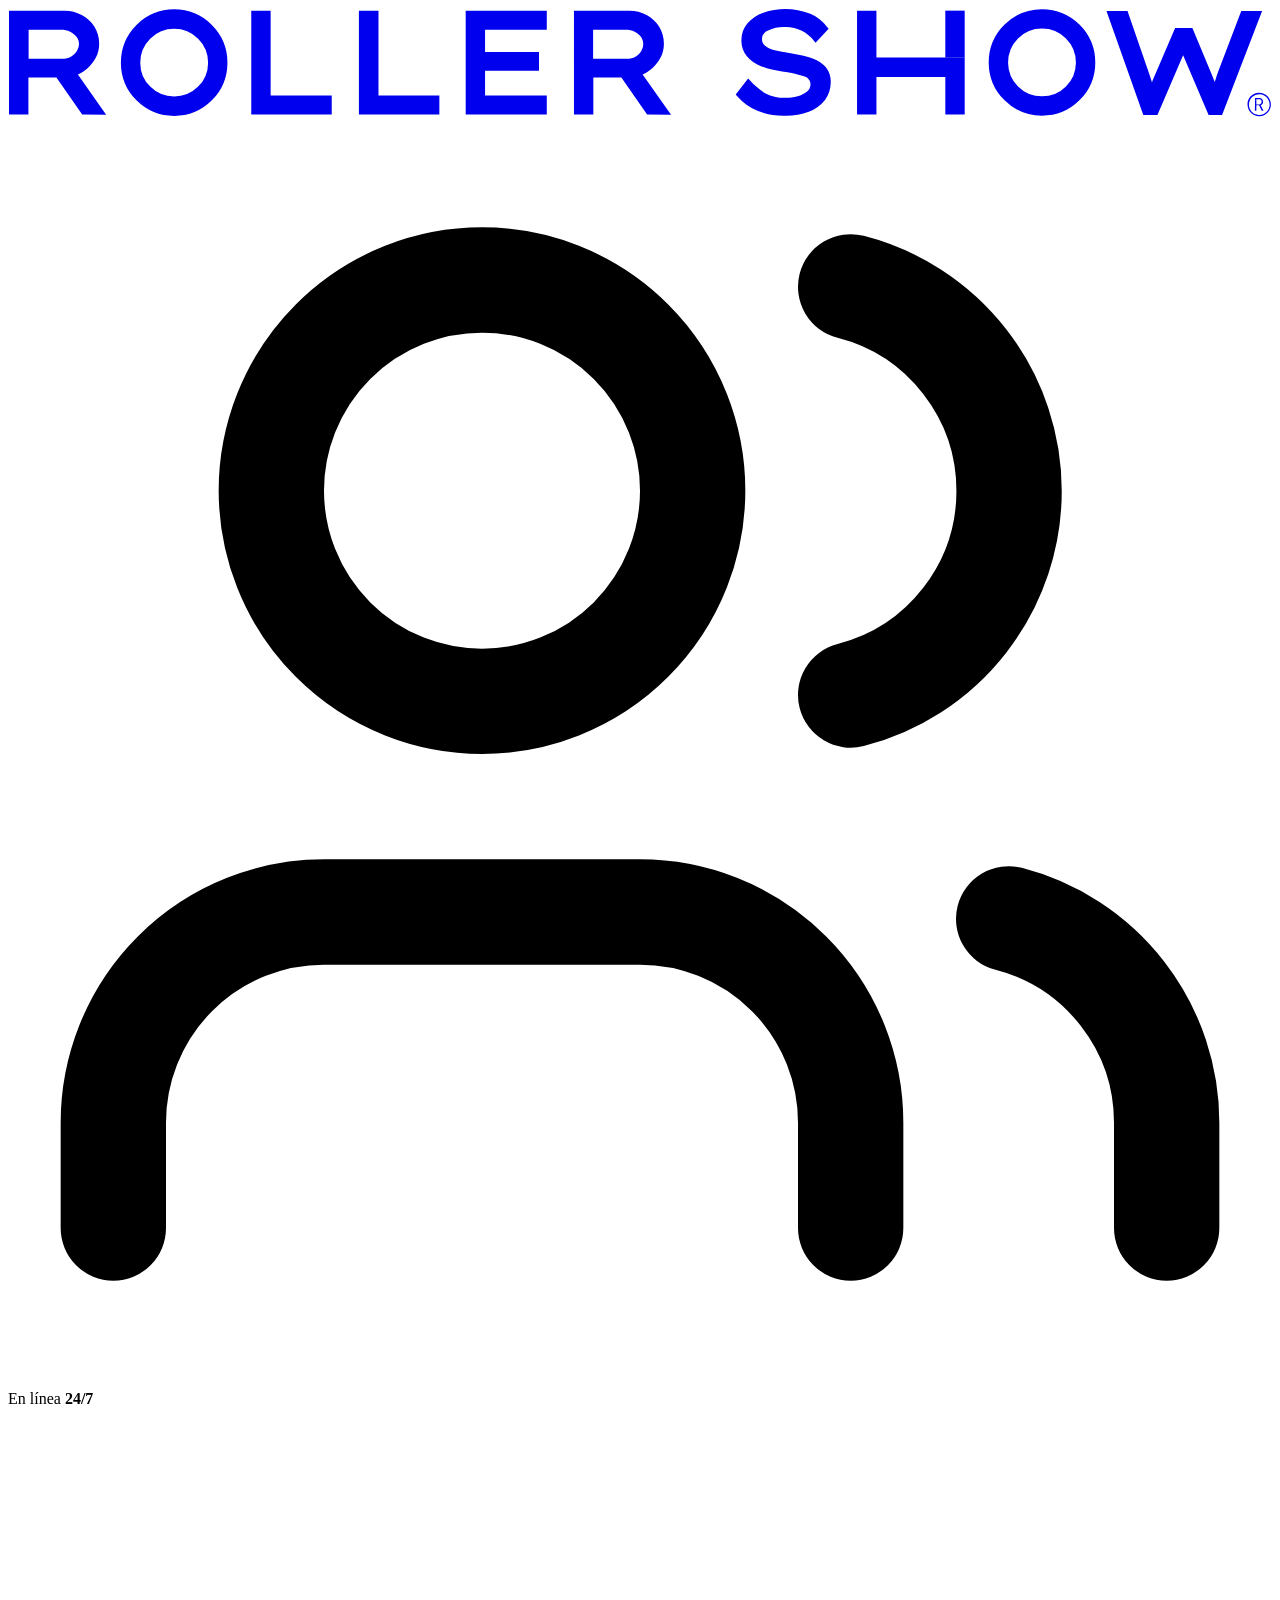
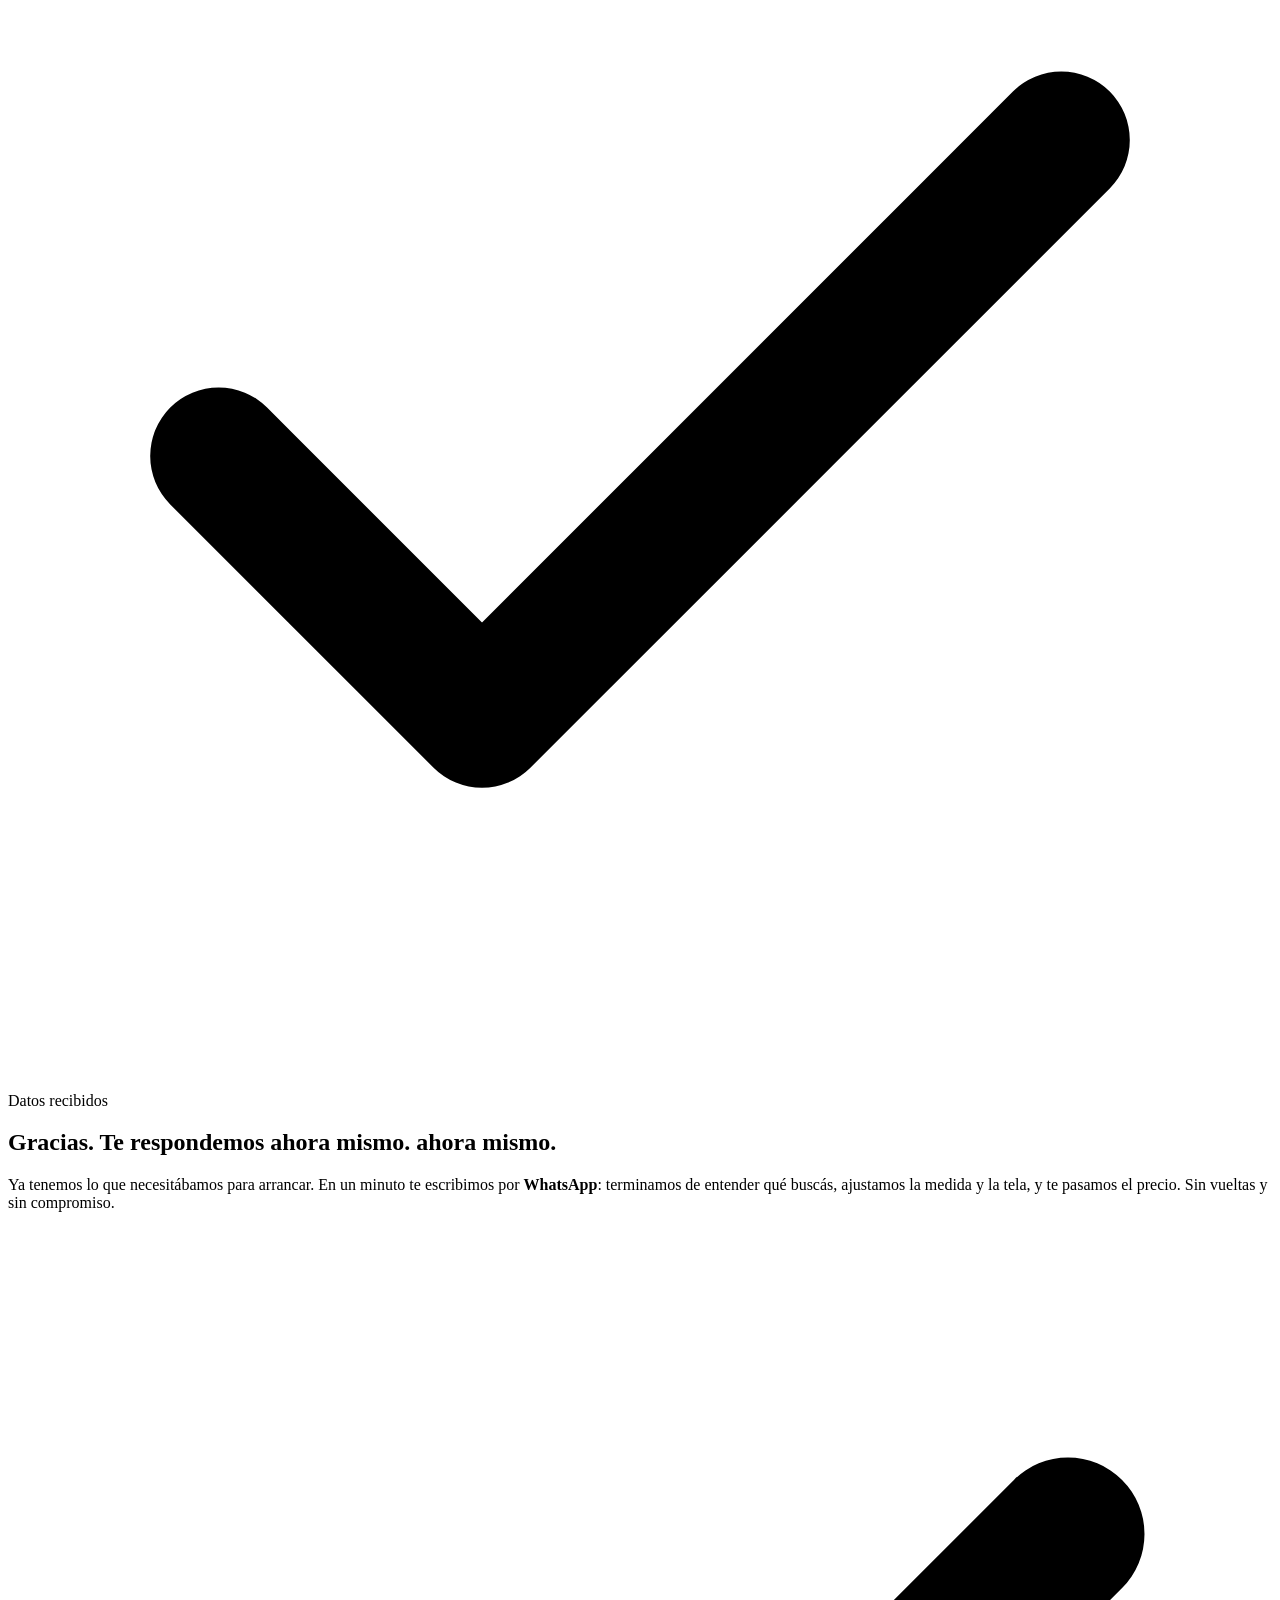
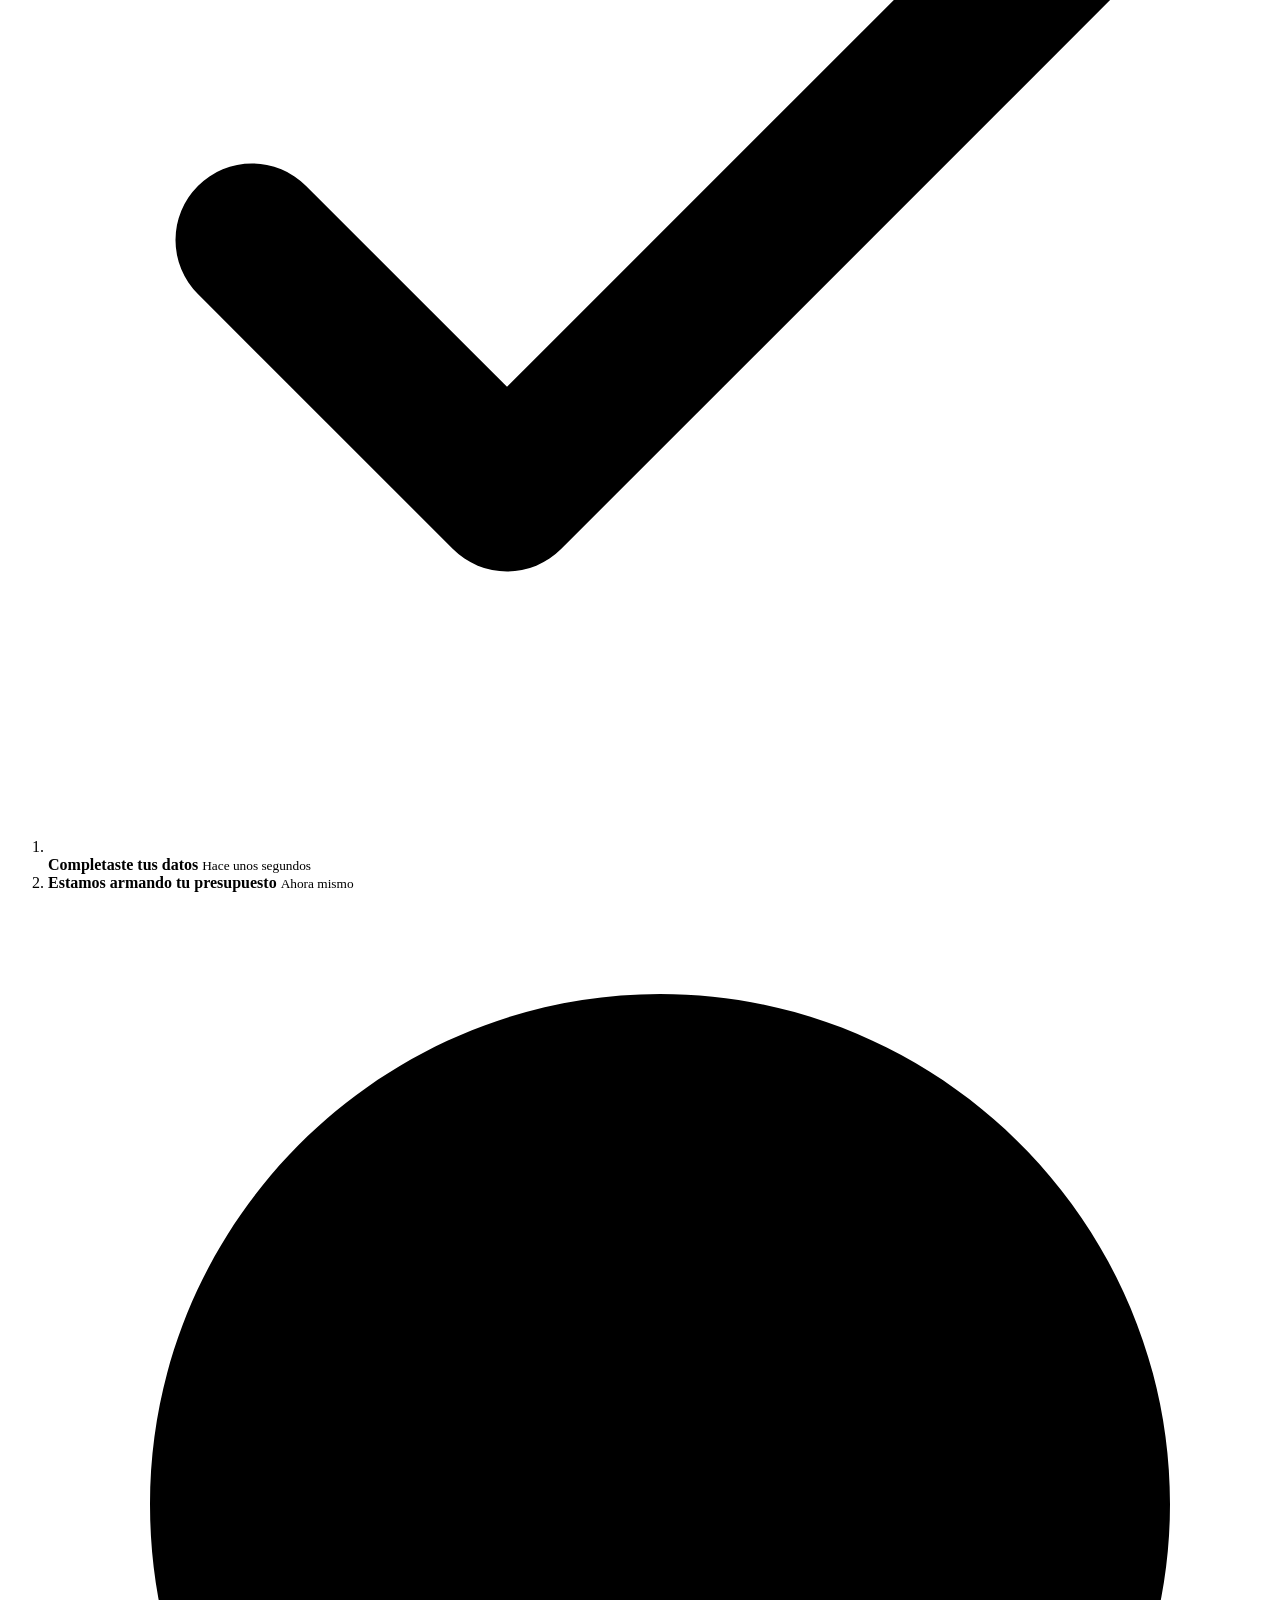
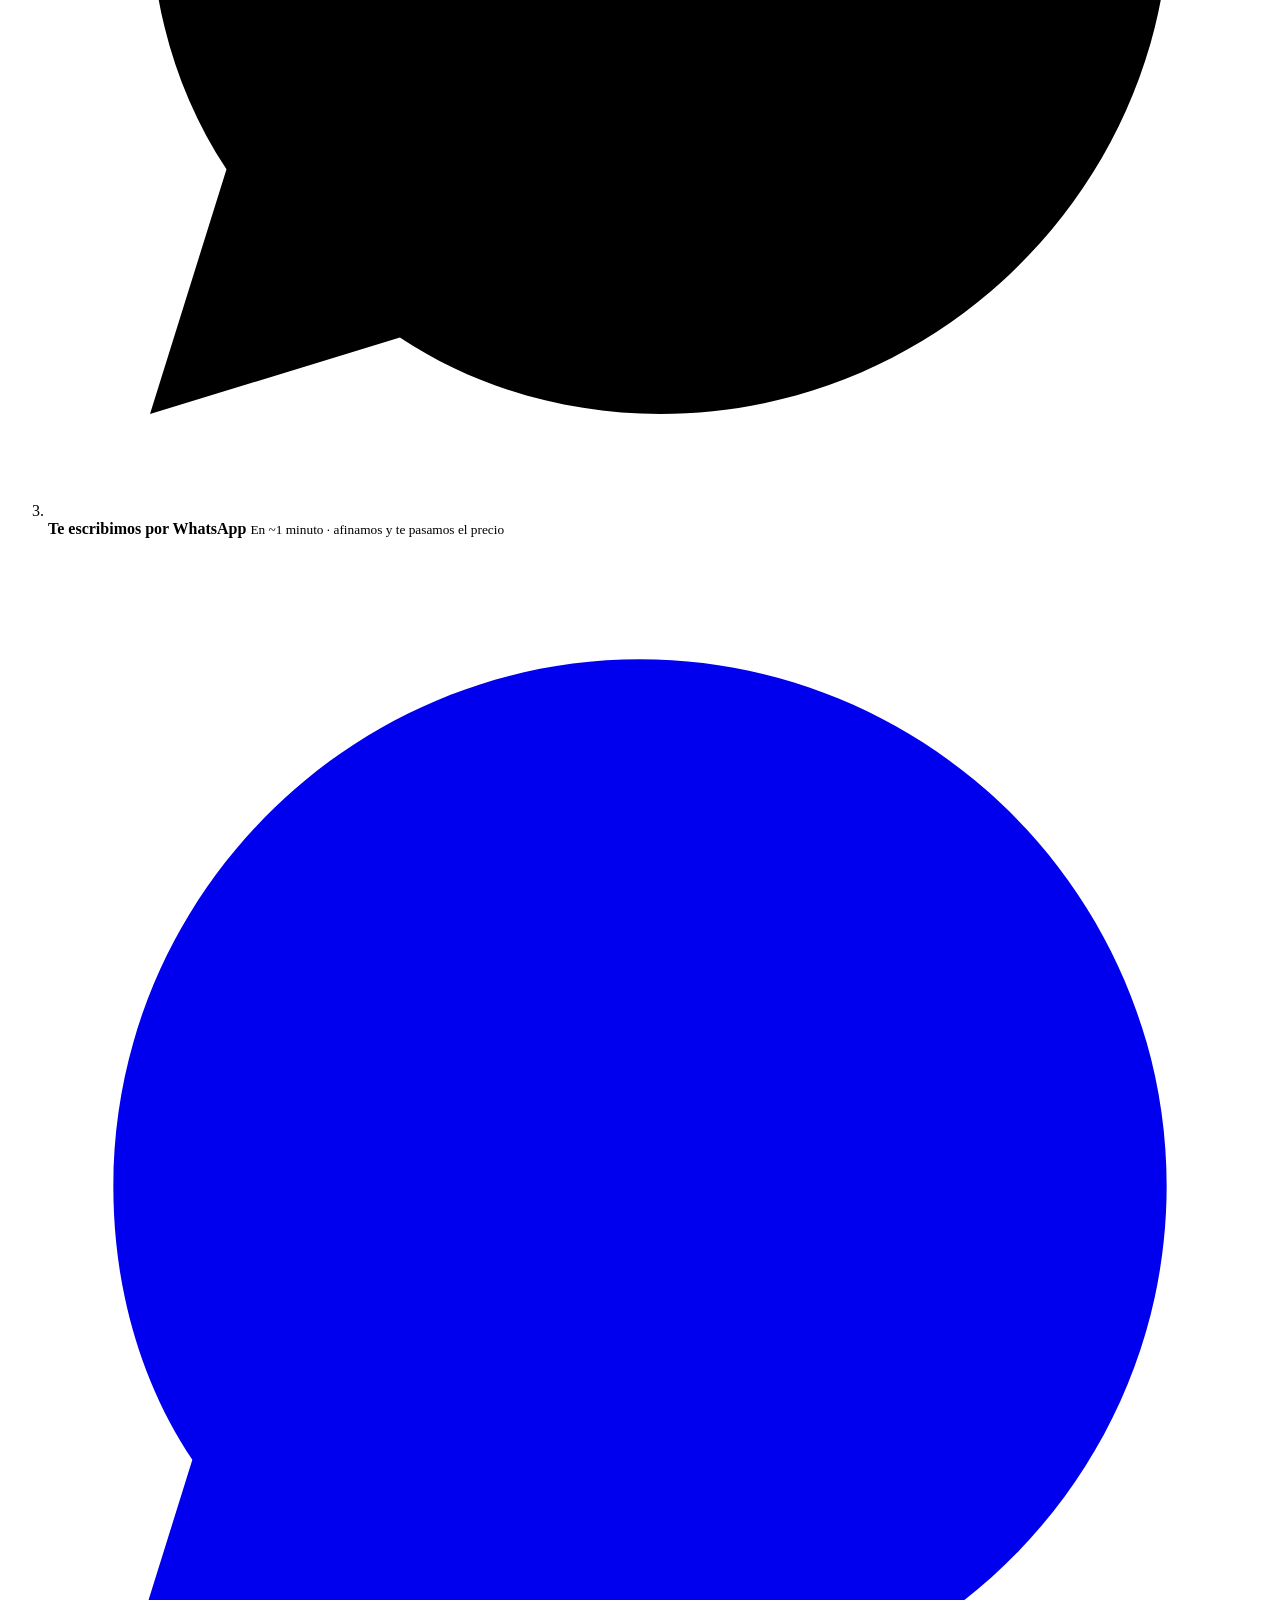
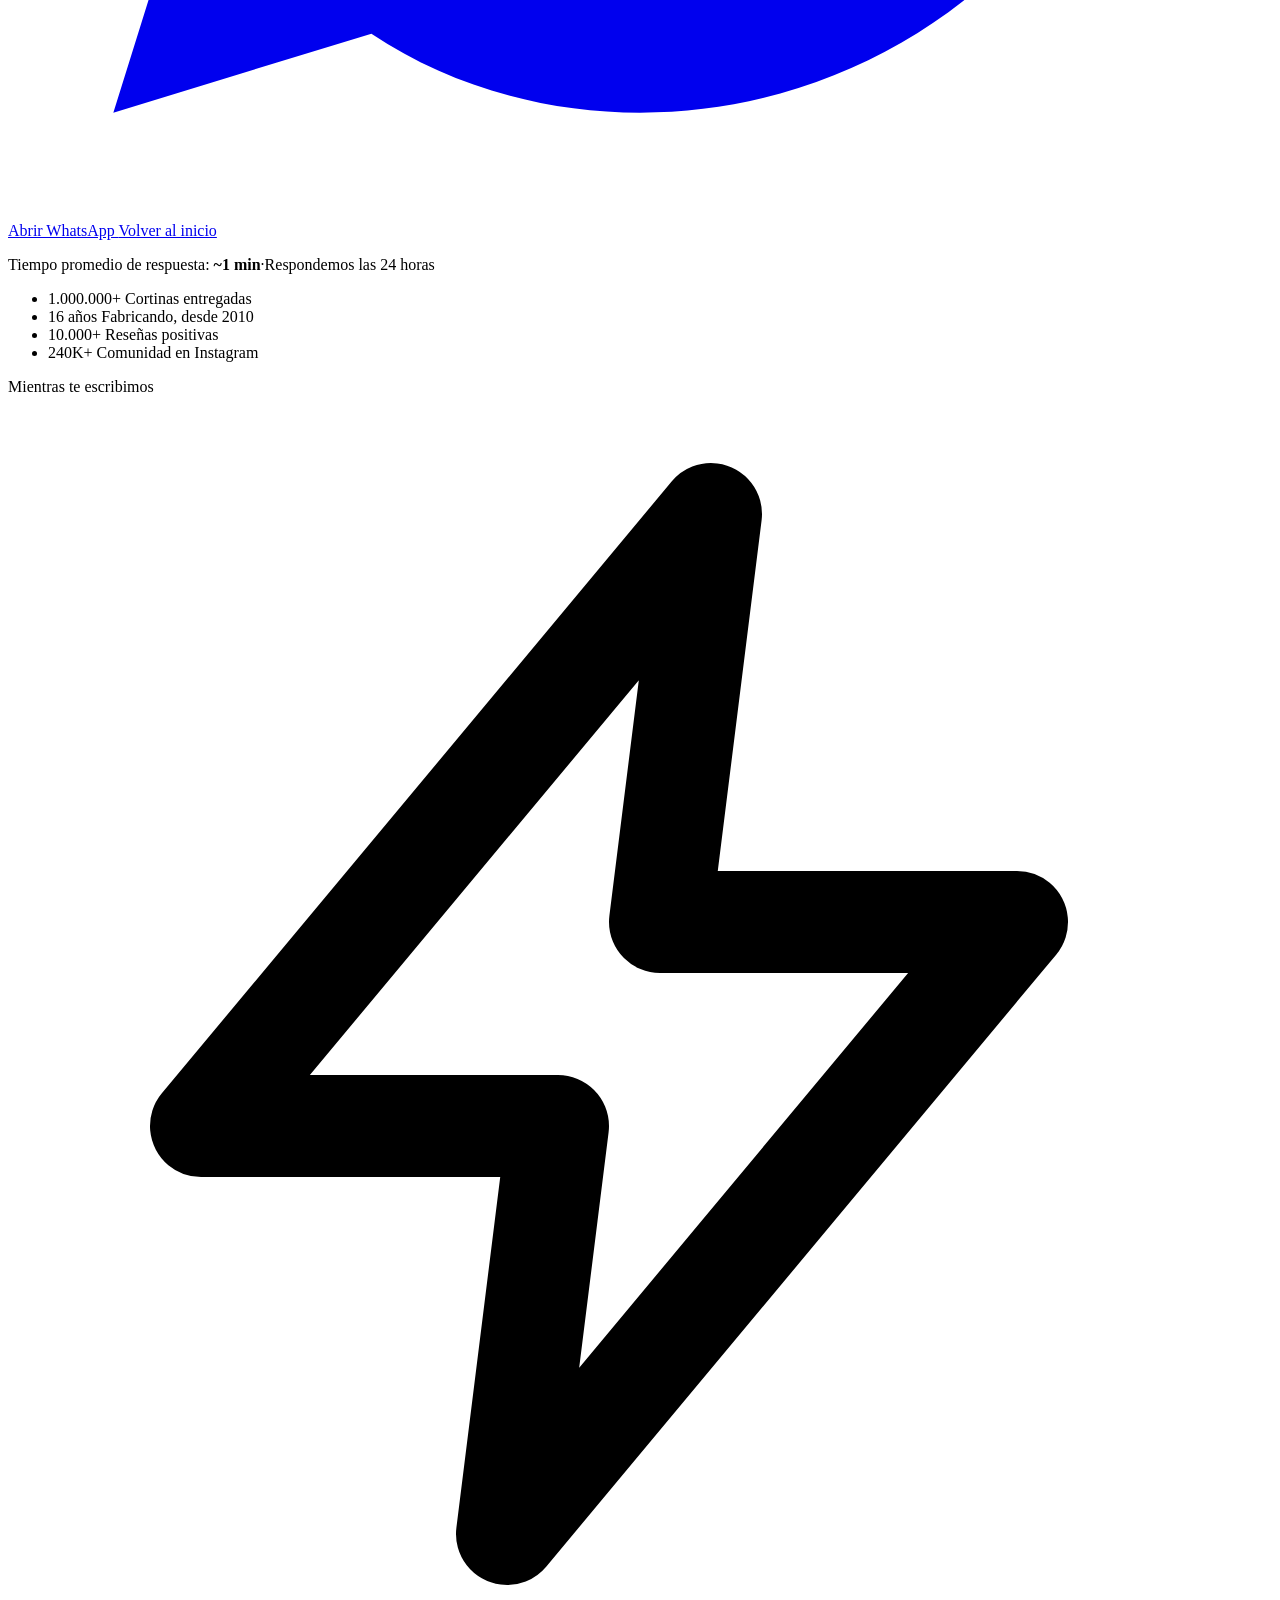
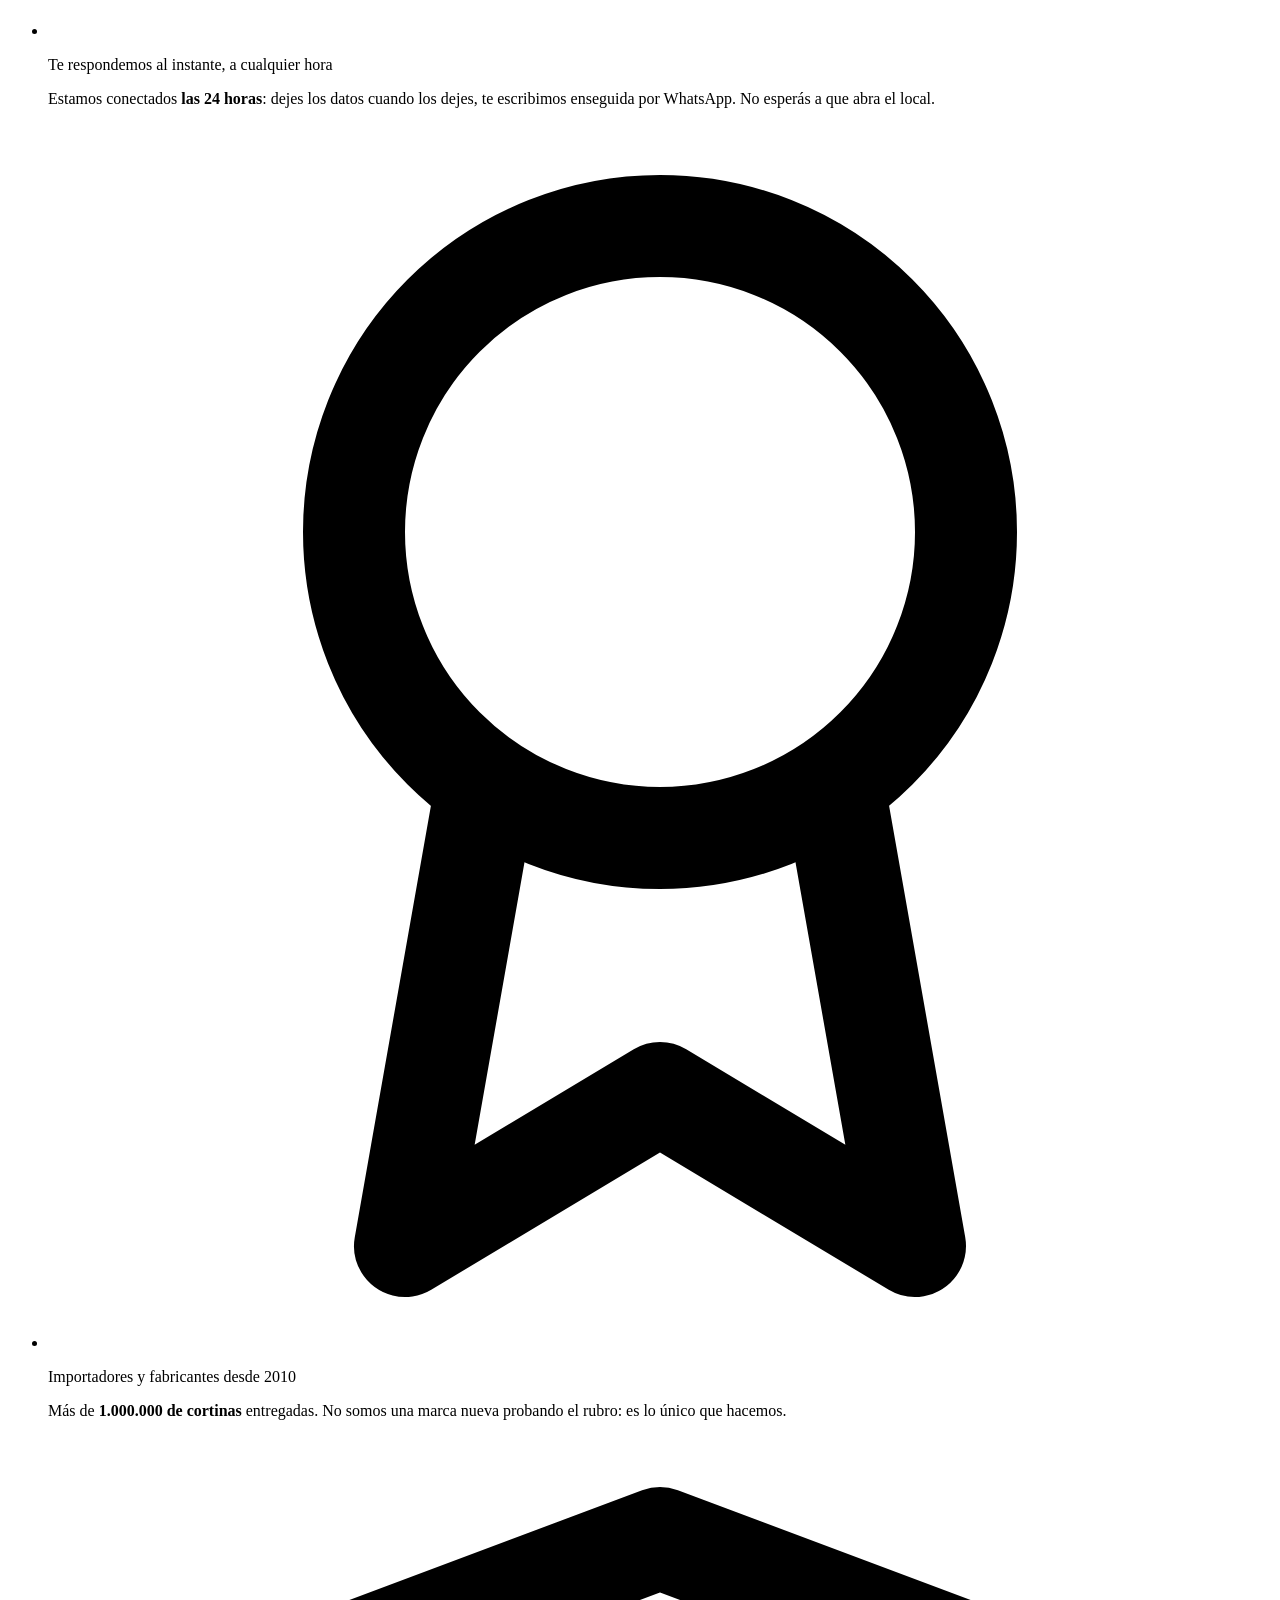
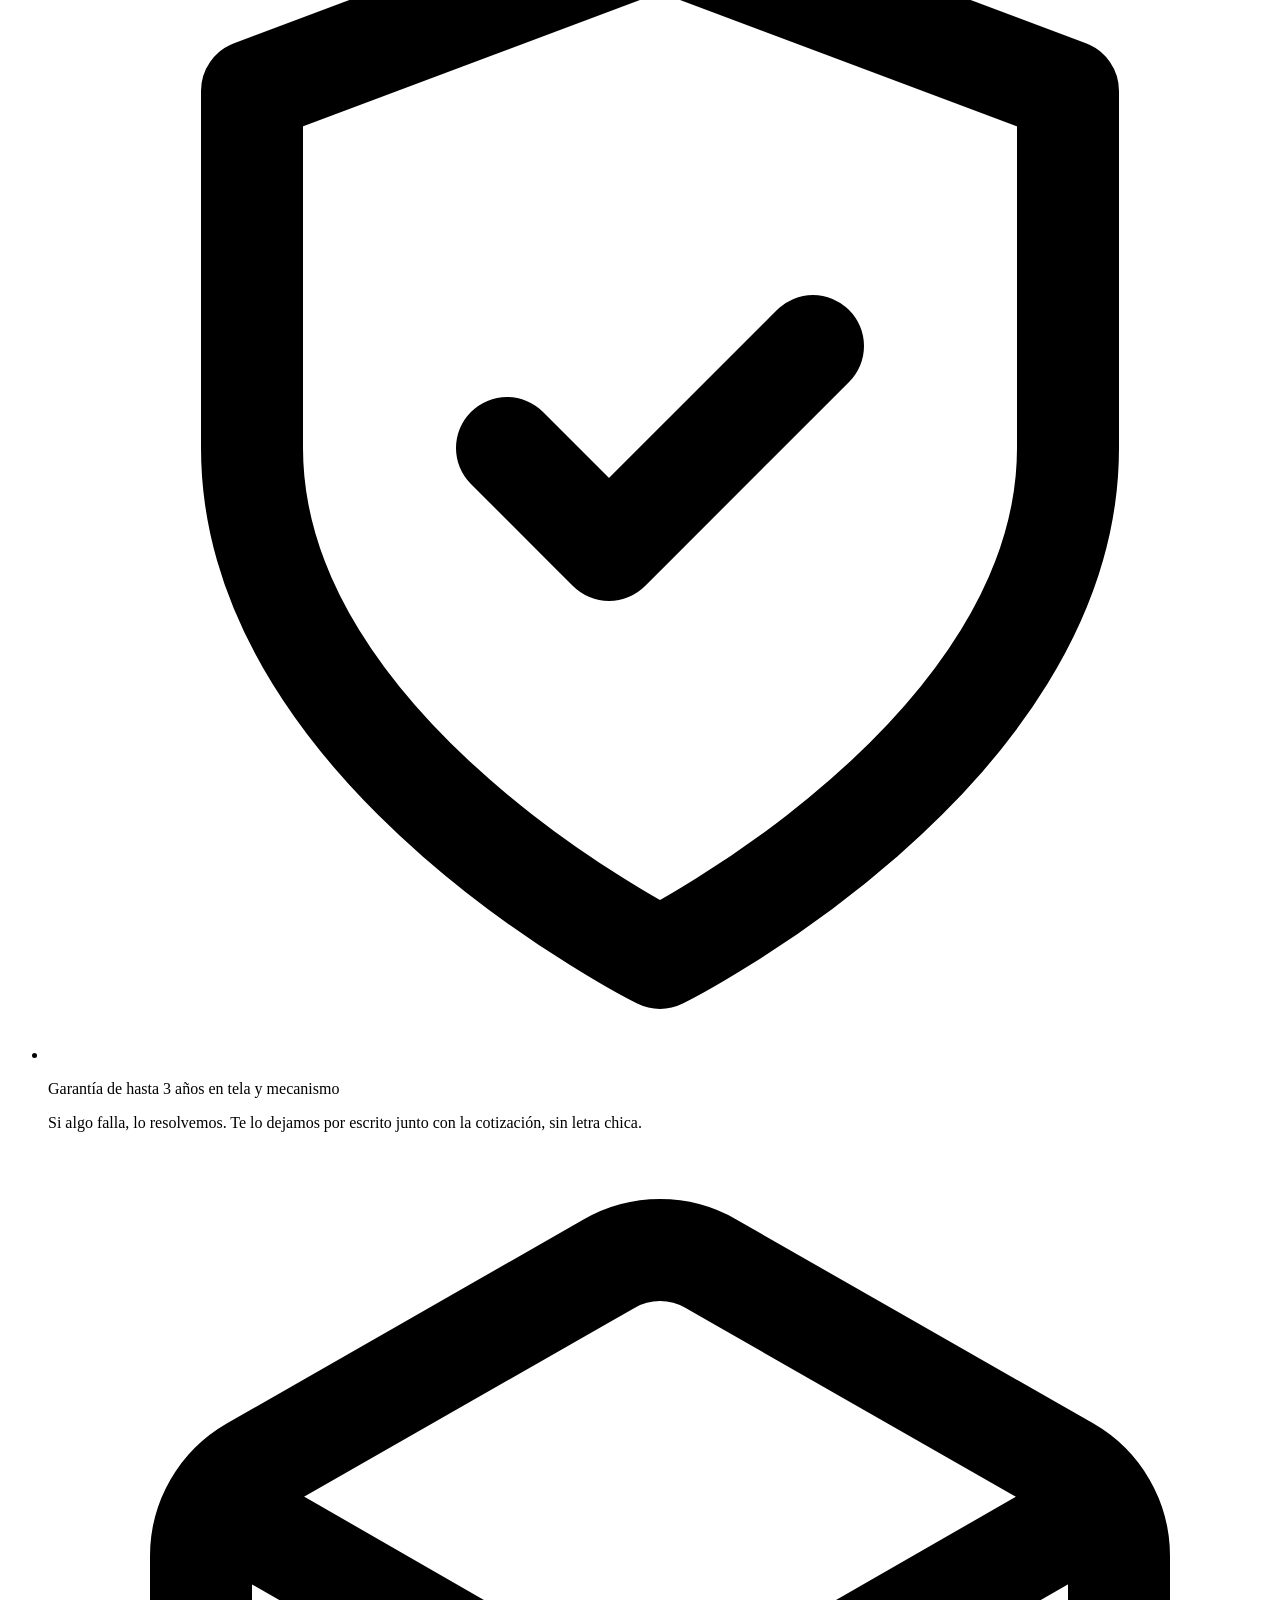
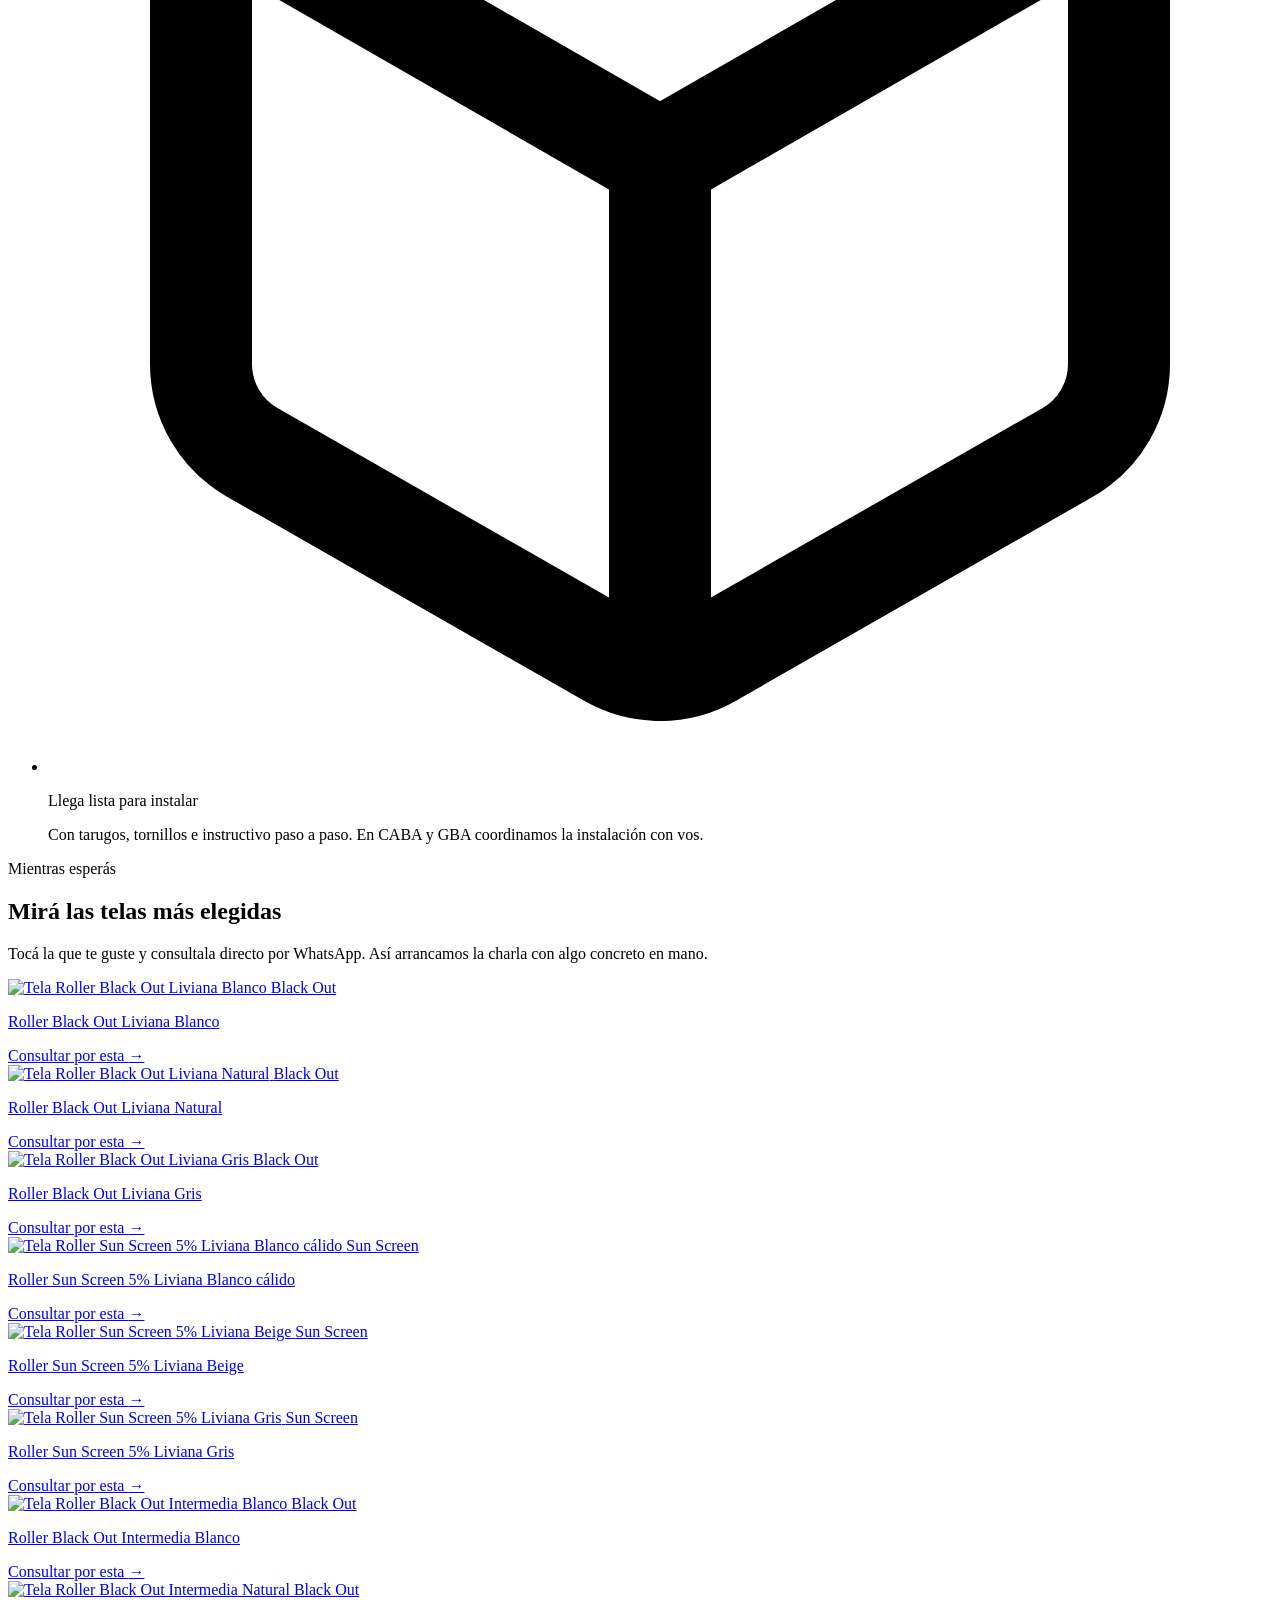
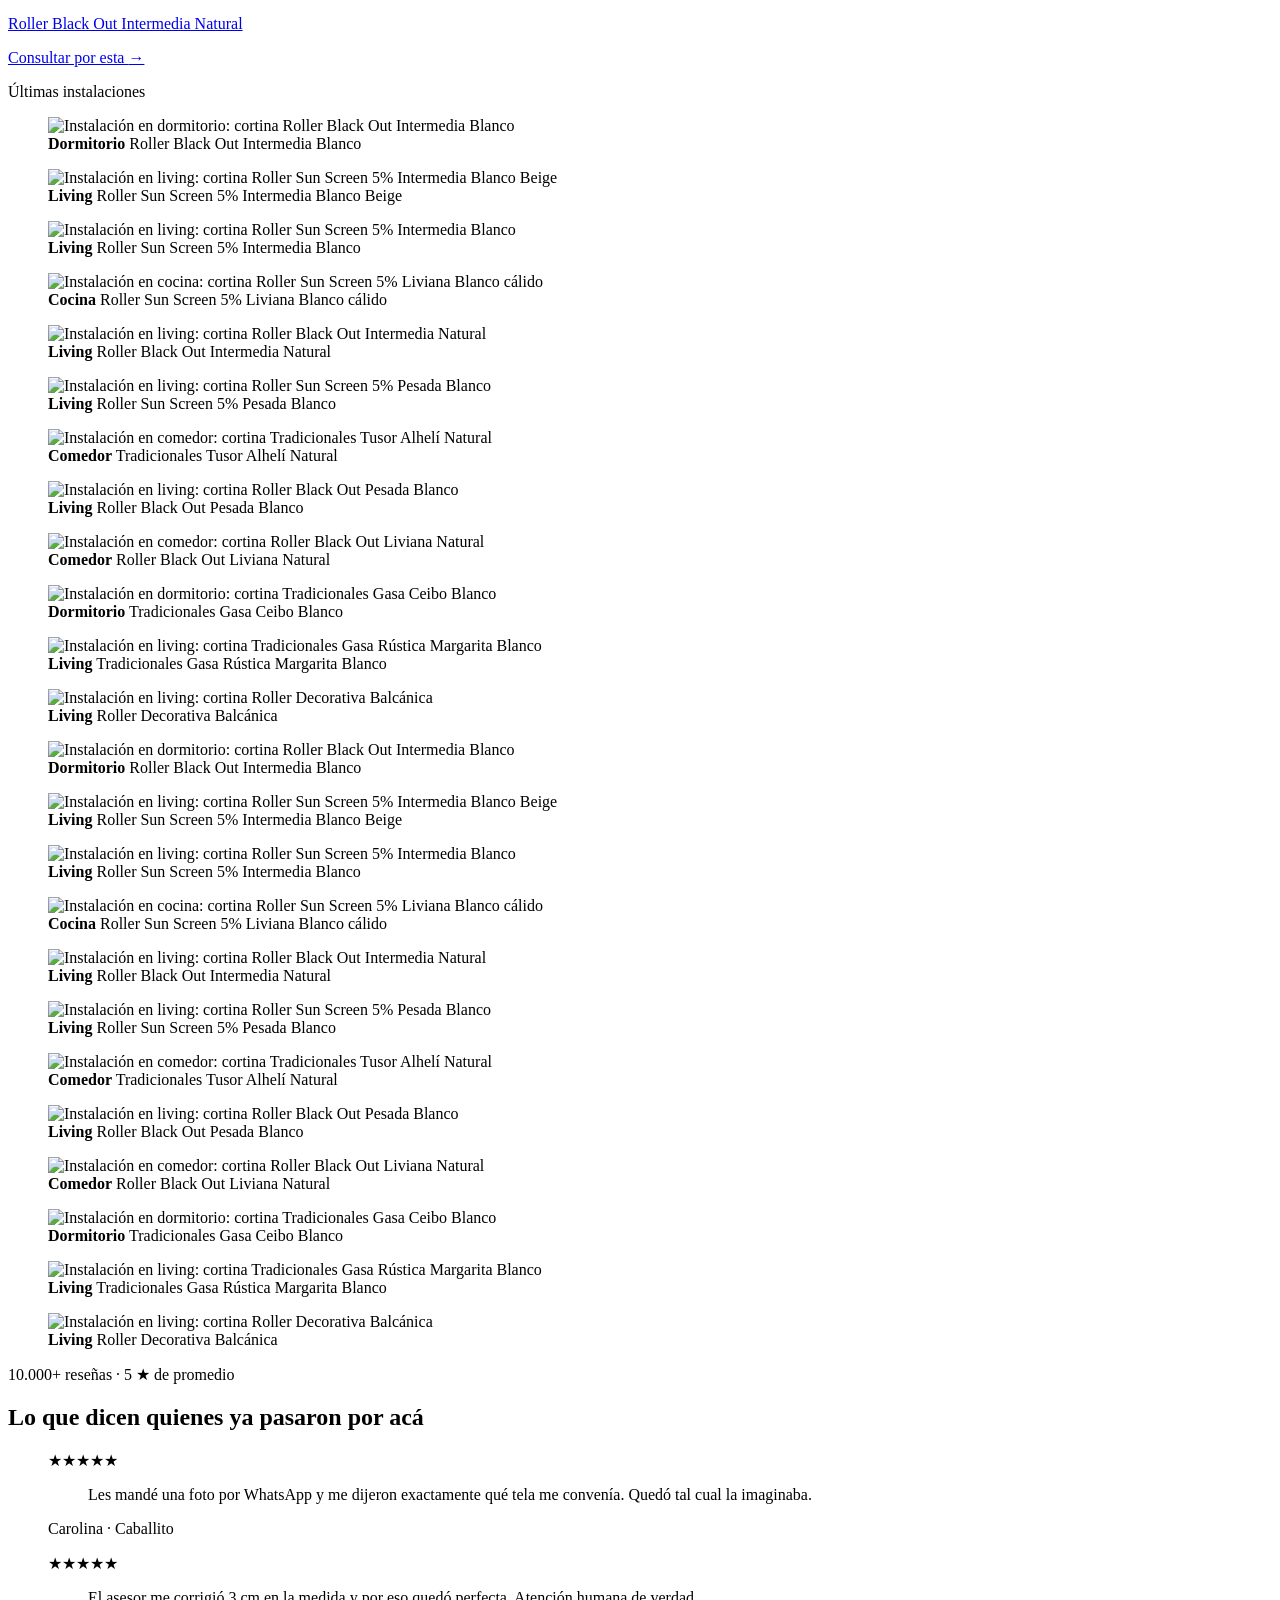
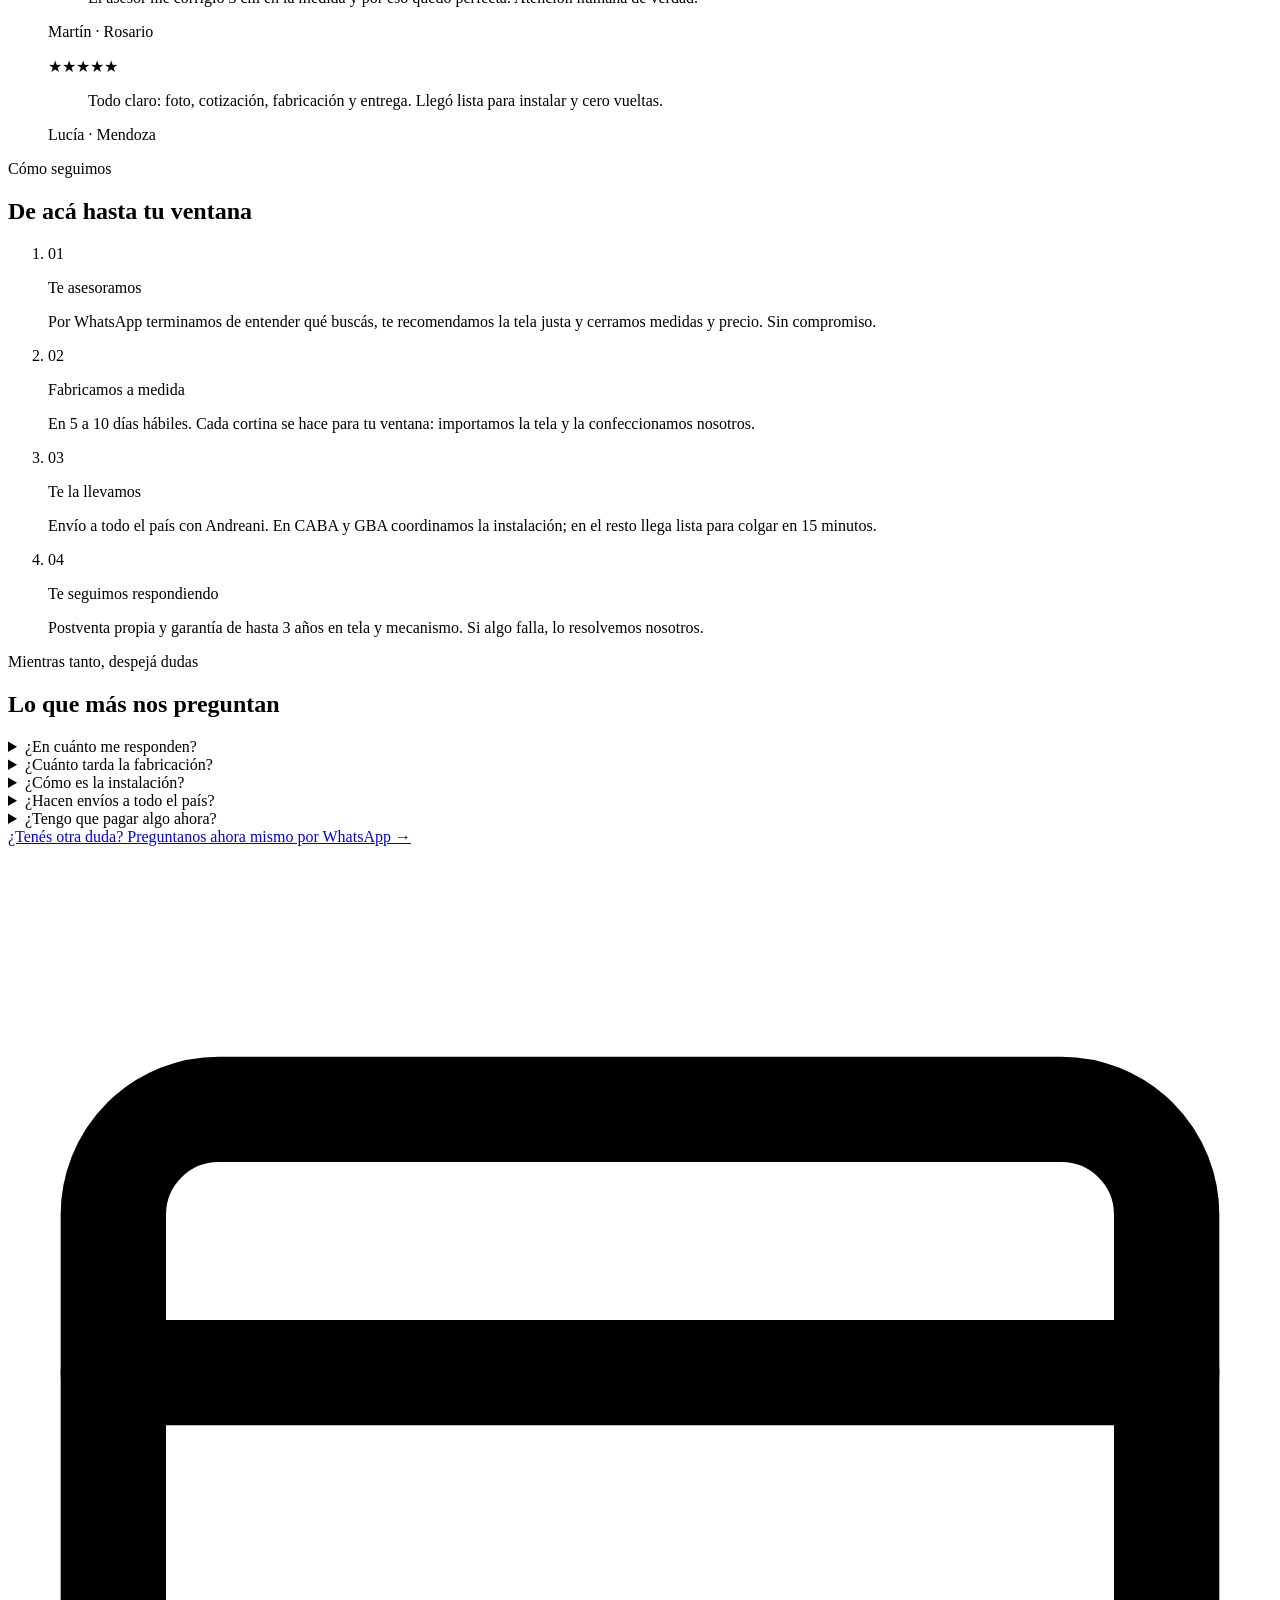
==== commit a3836058: "gracias: pulido + auditoria Impeccable/Ultimate Design (contraste AA, reduced-motion completo, sin C" ====
--- a/index.html
+++ b/index.html
@@ -1,8 +1,8 @@
 <!DOCTYPE html><html lang="es-AR"> <head><meta charset="UTF-8"><meta name="viewport" content="width=device-width, initial-scale=1"><meta name="color-scheme" content="light"><!-- Maqueta en desarrollo: evita que el navegador (sobre todo en mobile)
          sirva una versión vieja cacheada mientras se itera. --><meta http-equiv="Cache-Control" content="no-store, must-revalidate"><meta http-equiv="Pragma" content="no-cache"><link rel="icon" type="image/svg+xml" href="/favicon.svg"><link rel="preconnect" href="https://cdn.rollershow.com.ar"><link rel="preconnect" href="https://fonts.googleapis.com"><link rel="preconnect" href="https://fonts.gstatic.com" crossorigin><!-- Tipografía: el sitio usa Geist + Instrument Serif (masterplan §26);
          las landings con bareLayout traen su propio sistema (Bricolage + Manrope).
-         Se carga solo el set que la página usa — un único <link>, no @import. --><link href="https://fonts.googleapis.com/css2?family=Bricolage+Grotesque:opsz,wght@12..96,400;12..96,500;12..96,600;12..96,700;12..96,800&family=Manrope:wght@400;500;600;700&display=swap" rel="stylesheet"><title>¡Gracias! Te estamos respondiendo por WhatsApp | RollerShow</title><meta name="description" content="Ya tenemos tus datos. Te escribimos por WhatsApp en minutos, a cualquier hora, para afinar tu presupuesto y asesorarte sin compromiso."><link rel="canonical" href="https://www.rollershow.com.ar/gracias"><meta property="og:type" content="website"><meta property="og:title" content="¡Gracias! Te estamos respondiendo por WhatsApp | RollerShow"><meta property="og:description" content="Ya tenemos tus datos. Te escribimos por WhatsApp en minutos, a cualquier hora, para afinar tu presupuesto y asesorarte sin compromiso."><meta property="og:url" content="https://www.rollershow.com.ar/gracias"><meta property="og:image" content="https://www.rollershow.com.ar/assets/og-default.jpg"><meta property="og:site_name" content="RollerShow"><meta property="og:locale" content="es_AR"><meta name="twitter:card" content="summary_large_image"><meta name="twitter:title" content="¡Gracias! Te estamos respondiendo por WhatsApp | RollerShow"><meta name="twitter:description" content="Ya tenemos tus datos. Te escribimos por WhatsApp en minutos, a cualquier hora, para afinar tu presupuesto y asesorarte sin compromiso."><meta name="twitter:image" content="https://www.rollershow.com.ar/assets/og-default.jpg"><!-- Alpine.js para interactividad puntual (mega-menú, modales, before/after, filtros). --><script defer src="https://unpkg.com/alpinejs@3.14.8/dist/cdn.min.js"></script><link rel="stylesheet" href="/rollershow-gracias/_astro/_familia_.7Q5XCzRC.css">
-<link rel="stylesheet" href="/rollershow-gracias/_astro/gracias.CYS1Sk7b.css"></head> <body class="min-h-screen flex flex-col bg-bg page-gracias">   <main class="gracias"> <header class="g-top"> <a class="g-brand" href="https://rollershow.com.ar" target="_blank" rel="noopener noreferrer" aria-label="Roller Show"> <svg class="g-brand__logo" viewBox="0 0 600 52" aria-hidden="true"><use href="#rs-logo"></use></svg> </a> <span class="g-online" role="status" aria-live="polite"> <svg class="g-online__icon" viewBox="0 0 24 24" fill="none" stroke="currentColor" stroke-width="2" stroke-linecap="round" stroke-linejoin="round" aria-hidden="true"> <path d="M16 21v-2a4 4 0 0 0-4-4H6a4 4 0 0 0-4 4v2"></path> <circle cx="9" cy="7" r="4"></circle> <path d="M22 21v-2a4 4 0 0 0-3-3.87"></path> <path d="M16 3.13a4 4 0 0 1 0 7.75"></path> </svg> <span class="g-online__text">En línea <b>24/7</b></span> </span> </header> <section class="g-hero"> <!-- Concept A — "se abre la cortina, entra la luz". Las lamas del roller
+         Se carga solo el set que la página usa — un único <link>, no @import. --><link href="https://fonts.googleapis.com/css2?family=Bricolage+Grotesque:opsz,wght@12..96,400;12..96,500;12..96,600;12..96,700;12..96,800&family=Manrope:wght@400;500;600;700&display=swap" rel="stylesheet"><title>¡Gracias! Te estamos respondiendo por WhatsApp | RollerShow</title><meta name="description" content="Ya tenemos tus datos. Te escribimos por WhatsApp en minutos, a cualquier hora, para afinar tu presupuesto y asesorarte sin compromiso."><link rel="canonical" href="https://www.rollershow.com.ar/gracias"><meta property="og:type" content="website"><meta property="og:title" content="¡Gracias! Te estamos respondiendo por WhatsApp | RollerShow"><meta property="og:description" content="Ya tenemos tus datos. Te escribimos por WhatsApp en minutos, a cualquier hora, para afinar tu presupuesto y asesorarte sin compromiso."><meta property="og:url" content="https://www.rollershow.com.ar/gracias"><meta property="og:image" content="https://www.rollershow.com.ar/assets/og-default.jpg"><meta property="og:site_name" content="RollerShow"><meta property="og:locale" content="es_AR"><meta name="twitter:card" content="summary_large_image"><meta name="twitter:title" content="¡Gracias! Te estamos respondiendo por WhatsApp | RollerShow"><meta name="twitter:description" content="Ya tenemos tus datos. Te escribimos por WhatsApp en minutos, a cualquier hora, para afinar tu presupuesto y asesorarte sin compromiso."><meta name="twitter:image" content="https://www.rollershow.com.ar/assets/og-default.jpg"><!-- Alpine.js para interactividad puntual (mega-menú, modales, before/after, filtros). --><script defer src="https://unpkg.com/alpinejs@3.14.8/dist/cdn.min.js"></script><link rel="stylesheet" href="/rollershow-gracias/_astro/_familia_.DKASA51V.css">
+<link rel="stylesheet" href="/rollershow-gracias/_astro/gracias.A7xrGvHE.css"></head> <body class="min-h-screen flex flex-col bg-bg page-gracias">   <main class="gracias"> <header class="g-top"> <a class="g-brand" href="https://rollershow.com.ar" target="_blank" rel="noopener noreferrer" aria-label="Roller Show"> <svg class="g-brand__logo" viewBox="0 0 600 52" aria-hidden="true"><use href="#rs-logo"></use></svg> </a> <span class="g-online" role="status" aria-live="polite"> <svg class="g-online__icon" viewBox="0 0 24 24" fill="none" stroke="currentColor" stroke-width="2" stroke-linecap="round" stroke-linejoin="round" aria-hidden="true"> <path d="M16 21v-2a4 4 0 0 0-4-4H6a4 4 0 0 0-4 4v2"></path> <circle cx="9" cy="7" r="4"></circle> <path d="M22 21v-2a4 4 0 0 0-3-3.87"></path> <path d="M16 3.13a4 4 0 0 1 0 7.75"></path> </svg> <span class="g-online__text">En línea <b>24/7</b></span> </span> </header> <section class="g-hero"> <!-- Concept A — "se abre la cortina, entra la luz". Las lamas del roller
            cuelgan en lo alto del hero y se enrollan hacia arriba al scrollear,
            mientras un sol cálido crece: la luz entrando. Todo con
            animation-timeline: scroll (compositor, 0 JS). Sin soporte o en
@@ -21,7 +21,9 @@
 Tiempo promedio de respuesta: <b>~1 min</b><span class="g-meta__sep">·</span><span>Respondemos las 24 horas</span> </p> </div><!-- /.g-hero__actions --> </section> <!-- Banda de prueba social — cifras grandes con count-up al entrar en
          viewport. Autoridad instantánea mientras el lead espera el WhatsApp. --> <section class="g-figures reveal" aria-label="RollerShow en números"> <ul class="g-figs"> <li class="g-fig"> <span class="g-fig__num" data-count="1000000" data-suffix="+">0</span> <span class="g-fig__lbl">Cortinas entregadas</span> </li> <li class="g-fig"> <span class="g-fig__num" data-count="16" data-suffix=" años">0</span> <span class="g-fig__lbl">Fabricando, desde 2010</span> </li> <li class="g-fig"> <span class="g-fig__num" data-count="10000" data-suffix="+">0</span> <span class="g-fig__lbl">Reseñas positivas</span> </li> <li class="g-fig"> <span class="g-fig__num" data-count="240" data-suffix="K+">0</span> <span class="g-fig__lbl">Comunidad en Instagram</span> </li> </ul> </section> <section class="g-meanwhile reveal"> <p class="g-eyebrow">Mientras te escribimos</p> <ul class="g-reassure"> <li class="g-reassure__item"> <span class="g-reassure__ic" aria-hidden="true"> <svg viewBox="0 0 24 24" fill="none" stroke="currentColor" stroke-width="2" stroke-linecap="round" stroke-linejoin="round"><path d="M13 2 3 14h7l-1 8 10-12h-7l1-8z"></path></svg> </span> <div class="g-reassure__txt"> <p class="g-reassure__h">Te respondemos al instante, a cualquier hora</p> <p class="g-reassure__p">Estamos conectados <b>las 24 horas</b>: dejes los datos cuando los dejes, te escribimos enseguida por WhatsApp. No esperás a que abra el local.</p> </div> </li> <li class="g-reassure__item"> <span class="g-reassure__ic" aria-hidden="true"> <svg viewBox="0 0 24 24" fill="none" stroke="currentColor" stroke-width="2" stroke-linecap="round" stroke-linejoin="round"><circle cx="12" cy="8" r="6"></circle><path d="M15.5 13.5 17 22l-5-3-5 3 1.5-8.5"></path></svg> </span> <div class="g-reassure__txt"> <p class="g-reassure__h">Importadores y fabricantes desde 2010</p> <p class="g-reassure__p">Más de <b>1.000.000 de cortinas</b> entregadas. No somos una marca nueva probando el rubro: es lo único que hacemos.</p> </div> </li> <li class="g-reassure__item"> <span class="g-reassure__ic" aria-hidden="true"> <svg viewBox="0 0 24 24" fill="none" stroke="currentColor" stroke-width="2" stroke-linecap="round" stroke-linejoin="round"><path d="M12 22s8-4 8-10V5l-8-3-8 3v7c0 6 8 10 8 10z"></path><path d="m9 12 2 2 4-4"></path></svg> </span> <div class="g-reassure__txt"> <p class="g-reassure__h">Garantía de hasta 3 años en tela y mecanismo</p> <p class="g-reassure__p">Si algo falla, lo resolvemos. Te lo dejamos por escrito junto con la cotización, sin letra chica.</p> </div> </li> <li class="g-reassure__item"> <span class="g-reassure__ic" aria-hidden="true"> <svg viewBox="0 0 24 24" fill="none" stroke="currentColor" stroke-width="2" stroke-linecap="round" stroke-linejoin="round"><path d="M21 8a2 2 0 0 0-1-1.73l-7-4a2 2 0 0 0-2 0l-7 4A2 2 0 0 0 3 8v8a2 2 0 0 0 1 1.73l7 4a2 2 0 0 0 2 0l7-4A2 2 0 0 0 21 16Z"></path><path d="m3.3 7 8.7 5 8.7-5"></path><path d="M12 22V12"></path></svg> </span> <div class="g-reassure__txt"> <p class="g-reassure__h">Llega lista para instalar</p> <p class="g-reassure__p">Con tarugos, tornillos e instructivo paso a paso. En CABA y GBA coordinamos la instalación con vos.</p> </div> </li> </ul> </section> <section class="g-telas reveal" aria-label="Telas más elegidas"> <div class="g-telas__head"> <p class="g-eyebrow">Mientras esperás</p> <h2 class="g-telas__title">Mirá las telas más elegidas</h2> <p class="g-telas__sub">Tocá la que te guste y consultala directo por WhatsApp. Así arrancamos la charla con algo concreto en mano.</p> </div> <div class="g-telas__rail"> <a class="g-tela" href="https://wa.me/5491140813223?text=Hola!%20Vi%20la%20tela%20Roller%20Black%20Out%20Liviana%20Blanco%20en%20la%20web%20y%20me%20interesa%20para%20mi%20cotizaci%C3%B3n." target="_blank" rel="noopener noreferrer"> <div class="g-tela__photo"> <img src="https://cdn.rollershow.com.ar/telas/1746-black-out-liviana-blanco.1.jpg?width=850&auto=webp" alt="Tela Roller Black Out Liviana Blanco" loading="lazy" decoding="async"> <span class="g-tela__tag">Black Out</span> </div> <p class="g-tela__name">Roller Black Out Liviana Blanco</p> <span class="g-tela__cta">Consultar por esta <span aria-hidden="true">→</span></span> </a><a class="g-tela" href="https://wa.me/5491140813223?text=Hola!%20Vi%20la%20tela%20Roller%20Black%20Out%20Liviana%20Natural%20en%20la%20web%20y%20me%20interesa%20para%20mi%20cotizaci%C3%B3n." target="_blank" rel="noopener noreferrer"> <div class="g-tela__photo"> <img src="https://cdn.rollershow.com.ar/telas/black-out-liviana-natural.1.jpg?width=850&auto=webp" alt="Tela Roller Black Out Liviana Natural" loading="lazy" decoding="async"> <span class="g-tela__tag">Black Out</span> </div> <p class="g-tela__name">Roller Black Out Liviana Natural</p> <span class="g-tela__cta">Consultar por esta <span aria-hidden="true">→</span></span> </a><a class="g-tela" href="https://wa.me/5491140813223?text=Hola!%20Vi%20la%20tela%20Roller%20Black%20Out%20Liviana%20Gris%20en%20la%20web%20y%20me%20interesa%20para%20mi%20cotizaci%C3%B3n." target="_blank" rel="noopener noreferrer"> <div class="g-tela__photo"> <img src="https://cdn.rollershow.com.ar/telas/black-out-liviana-gris.1.jpg?width=850&auto=webp" alt="Tela Roller Black Out Liviana Gris" loading="lazy" decoding="async"> <span class="g-tela__tag">Black Out</span> </div> <p class="g-tela__name">Roller Black Out Liviana Gris</p> <span class="g-tela__cta">Consultar por esta <span aria-hidden="true">→</span></span> </a><a class="g-tela" href="https://wa.me/5491140813223?text=Hola!%20Vi%20la%20tela%20Roller%20Sun%20Screen%205%25%20Liviana%20Blanco%20c%C3%A1lido%20en%20la%20web%20y%20me%20interesa%20para%20mi%20cotizaci%C3%B3n." target="_blank" rel="noopener noreferrer"> <div class="g-tela__photo"> <img src="https://cdn.rollershow.com.ar/telas/1755-sun-screen-5-liviana-blanco-calido.1.jpg?width=850&auto=webp" alt="Tela Roller Sun Screen 5% Liviana Blanco cálido" loading="lazy" decoding="async"> <span class="g-tela__tag">Sun Screen</span> </div> <p class="g-tela__name">Roller Sun Screen 5% Liviana Blanco cálido</p> <span class="g-tela__cta">Consultar por esta <span aria-hidden="true">→</span></span> </a><a class="g-tela" href="https://wa.me/5491140813223?text=Hola!%20Vi%20la%20tela%20Roller%20Sun%20Screen%205%25%20Liviana%20Beige%20en%20la%20web%20y%20me%20interesa%20para%20mi%20cotizaci%C3%B3n." target="_blank" rel="noopener noreferrer"> <div class="g-tela__photo"> <img src="https://cdn.rollershow.com.ar/telas/sun-screen-5-liviana-beige.1.jpg?width=850&auto=webp" alt="Tela Roller Sun Screen 5% Liviana Beige" loading="lazy" decoding="async"> <span class="g-tela__tag">Sun Screen</span> </div> <p class="g-tela__name">Roller Sun Screen 5% Liviana Beige</p> <span class="g-tela__cta">Consultar por esta <span aria-hidden="true">→</span></span> </a><a class="g-tela" href="https://wa.me/5491140813223?text=Hola!%20Vi%20la%20tela%20Roller%20Sun%20Screen%205%25%20Liviana%20Gris%20en%20la%20web%20y%20me%20interesa%20para%20mi%20cotizaci%C3%B3n." target="_blank" rel="noopener noreferrer"> <div class="g-tela__photo"> <img src="https://cdn.rollershow.com.ar/telas/sun-screen-5-liviana-gris-beige.1.jpg?width=850&auto=webp" alt="Tela Roller Sun Screen 5% Liviana Gris" loading="lazy" decoding="async"> <span class="g-tela__tag">Sun Screen</span> </div> <p class="g-tela__name">Roller Sun Screen 5% Liviana Gris</p> <span class="g-tela__cta">Consultar por esta <span aria-hidden="true">→</span></span> </a><a class="g-tela" href="https://wa.me/5491140813223?text=Hola!%20Vi%20la%20tela%20Roller%20Black%20Out%20Intermedia%20Blanco%20en%20la%20web%20y%20me%20interesa%20para%20mi%20cotizaci%C3%B3n." target="_blank" rel="noopener noreferrer"> <div class="g-tela__photo"> <img src="https://cdn.rollershow.com.ar/telas/black-out-intermedia-blanco.1.jpg?width=850&auto=webp" alt="Tela Roller Black Out Intermedia Blanco" loading="lazy" decoding="async"> <span class="g-tela__tag">Black Out</span> </div> <p class="g-tela__name">Roller Black Out Intermedia Blanco</p> <span class="g-tela__cta">Consultar por esta <span aria-hidden="true">→</span></span> </a><a class="g-tela" href="https://wa.me/5491140813223?text=Hola!%20Vi%20la%20tela%20Roller%20Black%20Out%20Intermedia%20Natural%20en%20la%20web%20y%20me%20interesa%20para%20mi%20cotizaci%C3%B3n." target="_blank" rel="noopener noreferrer"> <div class="g-tela__photo"> <img src="https://cdn.rollershow.com.ar/telas/black-out-intermedia-natural.1.jpg?width=850&auto=webp" alt="Tela Roller Black Out Intermedia Natural" loading="lazy" decoding="async"> <span class="g-tela__tag">Black Out</span> </div> <p class="g-tela__name">Roller Black Out Intermedia Natural</p> <span class="g-tela__cta">Consultar por esta <span aria-hidden="true">→</span></span> </a> </div> </section> <section class="g-strip" aria-label="Últimas instalaciones reales"> <p class="g-eyebrow">Últimas instalaciones</p> <div class="g-strip__rail"> <div class="g-strip__track"> <figure class="g-strip__item"> <div class="g-strip__photo"> <img src="https://cdn.rollershow.com.ar/fotos/black-out-intermedia-blanco-335.jpg?width=400&auto=webp" alt="Instalación en dormitorio: cortina Roller Black Out Intermedia Blanco" loading="lazy" decoding="async"> </div> <figcaption class="g-strip__cap"> <b>Dormitorio</b> <span>Roller Black Out Intermedia Blanco</span> </figcaption> </figure><figure class="g-strip__item"> <div class="g-strip__photo"> <img src="https://cdn.rollershow.com.ar/fotos/foto-whatsapp-sun-screen-5-intermedia-beige-snow-487.jpg?width=400&auto=webp" alt="Instalación en living: cortina Roller Sun Screen 5% Intermedia Blanco Beige" loading="lazy" decoding="async"> </div> <figcaption class="g-strip__cap"> <b>Living</b> <span>Roller Sun Screen 5% Intermedia Blanco Beige</span> </figcaption> </figure><figure class="g-strip__item"> <div class="g-strip__photo"> <img src="https://cdn.rollershow.com.ar/fotos/foto-whatsapp-sun-screen-5-intermedia-blanco-snow-471.jpg?width=400&auto=webp" alt="Instalación en living: cortina Roller Sun Screen 5% Intermedia Blanco" loading="lazy" decoding="async"> </div> <figcaption class="g-strip__cap"> <b>Living</b> <span>Roller Sun Screen 5% Intermedia Blanco</span> </figcaption> </figure><figure class="g-strip__item"> <div class="g-strip__photo"> <img src="https://cdn.rollershow.com.ar/fotos/foto-whatsapp-sun-screen-5-liviana-blanco-calido-439.jpg?width=400&auto=webp" alt="Instalación en cocina: cortina Roller Sun Screen 5% Liviana Blanco cálido" loading="lazy" decoding="async"> </div> <figcaption class="g-strip__cap"> <b>Cocina</b> <span>Roller Sun Screen 5% Liviana Blanco cálido</span> </figcaption> </figure><figure class="g-strip__item"> <div class="g-strip__photo"> <img src="https://cdn.rollershow.com.ar/fotos/foto-vendedor-black-out-intermedia-natural-412.jpg?width=400&auto=webp" alt="Instalación en living: cortina Roller Black Out Intermedia Natural" loading="lazy" decoding="async"> </div> <figcaption class="g-strip__cap"> <b>Living</b> <span>Roller Black Out Intermedia Natural</span> </figcaption> </figure><figure class="g-strip__item"> <div class="g-strip__photo"> <img src="https://cdn.rollershow.com.ar/fotos/foto-vendedor-sun-screen-5-pesada-blanco-398.jpg?width=400&auto=webp" alt="Instalación en living: cortina Roller Sun Screen 5% Pesada Blanco" loading="lazy" decoding="async"> </div> <figcaption class="g-strip__cap"> <b>Living</b> <span>Roller Sun Screen 5% Pesada Blanco</span> </figcaption> </figure><figure class="g-strip__item"> <div class="g-strip__photo"> <img src="https://cdn.rollershow.com.ar/fotos/foto-vendedor-tusor-alhel-natural-379.jpg?width=400&auto=webp" alt="Instalación en comedor: cortina Tradicionales Tusor Alhelí Natural" loading="lazy" decoding="async"> </div> <figcaption class="g-strip__cap"> <b>Comedor</b> <span>Tradicionales Tusor Alhelí Natural</span> </figcaption> </figure><figure class="g-strip__item"> <div class="g-strip__photo"> <img src="https://cdn.rollershow.com.ar/fotos/foto-whatsapp-black-out-pesada-blanco-437.jpg?width=400&auto=webp" alt="Instalación en living: cortina Roller Black Out Pesada Blanco" loading="lazy" decoding="async"> </div> <figcaption class="g-strip__cap"> <b>Living</b> <span>Roller Black Out Pesada Blanco</span> </figcaption> </figure><figure class="g-strip__item"> <div class="g-strip__photo"> <img src="https://cdn.rollershow.com.ar/fotos/black-out-liviana-natural-309.jpg?width=400&auto=webp" alt="Instalación en comedor: cortina Roller Black Out Liviana Natural" loading="lazy" decoding="async"> </div> <figcaption class="g-strip__cap"> <b>Comedor</b> <span>Roller Black Out Liviana Natural</span> </figcaption> </figure><figure class="g-strip__item"> <div class="g-strip__photo"> <img src="https://cdn.rollershow.com.ar/fotos/foto-whatsapp-gasa-ceibo-blanco-701.jpg?width=400&auto=webp" alt="Instalación en dormitorio: cortina Tradicionales Gasa Ceibo Blanco" loading="lazy" decoding="async"> </div> <figcaption class="g-strip__cap"> <b>Dormitorio</b> <span>Tradicionales Gasa Ceibo Blanco</span> </figcaption> </figure><figure class="g-strip__item"> <div class="g-strip__photo"> <img src="https://cdn.rollershow.com.ar/fotos/gasa-r-stica-margarita-blanco-570.jpg?width=400&auto=webp" alt="Instalación en living: cortina Tradicionales Gasa Rústica Margarita Blanco" loading="lazy" decoding="async"> </div> <figcaption class="g-strip__cap"> <b>Living</b> <span>Tradicionales Gasa Rústica Margarita Blanco</span> </figcaption> </figure><figure class="g-strip__item"> <div class="g-strip__photo"> <img src="https://cdn.rollershow.com.ar/fotos/decorativa-balc-nica-color-a-definir-545.jpg?width=400&auto=webp" alt="Instalación en living: cortina Roller Decorativa Balcánica" loading="lazy" decoding="async"> </div> <figcaption class="g-strip__cap"> <b>Living</b> <span>Roller Decorativa Balcánica</span> </figcaption> </figure><figure class="g-strip__item"> <div class="g-strip__photo"> <img src="https://cdn.rollershow.com.ar/fotos/black-out-intermedia-blanco-335.jpg?width=400&auto=webp" alt="Instalación en dormitorio: cortina Roller Black Out Intermedia Blanco" loading="lazy" decoding="async"> </div> <figcaption class="g-strip__cap"> <b>Dormitorio</b> <span>Roller Black Out Intermedia Blanco</span> </figcaption> </figure><figure class="g-strip__item"> <div class="g-strip__photo"> <img src="https://cdn.rollershow.com.ar/fotos/foto-whatsapp-sun-screen-5-intermedia-beige-snow-487.jpg?width=400&auto=webp" alt="Instalación en living: cortina Roller Sun Screen 5% Intermedia Blanco Beige" loading="lazy" decoding="async"> </div> <figcaption class="g-strip__cap"> <b>Living</b> <span>Roller Sun Screen 5% Intermedia Blanco Beige</span> </figcaption> </figure><figure class="g-strip__item"> <div class="g-strip__photo"> <img src="https://cdn.rollershow.com.ar/fotos/foto-whatsapp-sun-screen-5-intermedia-blanco-snow-471.jpg?width=400&auto=webp" alt="Instalación en living: cortina Roller Sun Screen 5% Intermedia Blanco" loading="lazy" decoding="async"> </div> <figcaption class="g-strip__cap"> <b>Living</b> <span>Roller Sun Screen 5% Intermedia Blanco</span> </figcaption> </figure><figure class="g-strip__item"> <div class="g-strip__photo"> <img src="https://cdn.rollershow.com.ar/fotos/foto-whatsapp-sun-screen-5-liviana-blanco-calido-439.jpg?width=400&auto=webp" alt="Instalación en cocina: cortina Roller Sun Screen 5% Liviana Blanco cálido" loading="lazy" decoding="async"> </div> <figcaption class="g-strip__cap"> <b>Cocina</b> <span>Roller Sun Screen 5% Liviana Blanco cálido</span> </figcaption> </figure><figure class="g-strip__item"> <div class="g-strip__photo"> <img src="https://cdn.rollershow.com.ar/fotos/foto-vendedor-black-out-intermedia-natural-412.jpg?width=400&auto=webp" alt="Instalación en living: cortina Roller Black Out Intermedia Natural" loading="lazy" decoding="async"> </div> <figcaption class="g-strip__cap"> <b>Living</b> <span>Roller Black Out Intermedia Natural</span> </figcaption> </figure><figure class="g-strip__item"> <div class="g-strip__photo"> <img src="https://cdn.rollershow.com.ar/fotos/foto-vendedor-sun-screen-5-pesada-blanco-398.jpg?width=400&auto=webp" alt="Instalación en living: cortina Roller Sun Screen 5% Pesada Blanco" loading="lazy" decoding="async"> </div> <figcaption class="g-strip__cap"> <b>Living</b> <span>Roller Sun Screen 5% Pesada Blanco</span> </figcaption> </figure><figure class="g-strip__item"> <div class="g-strip__photo"> <img src="https://cdn.rollershow.com.ar/fotos/foto-vendedor-tusor-alhel-natural-379.jpg?width=400&auto=webp" alt="Instalación en comedor: cortina Tradicionales Tusor Alhelí Natural" loading="lazy" decoding="async"> </div> <figcaption class="g-strip__cap"> <b>Comedor</b> <span>Tradicionales Tusor Alhelí Natural</span> </figcaption> </figure><figure class="g-strip__item"> <div class="g-strip__photo"> <img src="https://cdn.rollershow.com.ar/fotos/foto-whatsapp-black-out-pesada-blanco-437.jpg?width=400&auto=webp" alt="Instalación en living: cortina Roller Black Out Pesada Blanco" loading="lazy" decoding="async"> </div> <figcaption class="g-strip__cap"> <b>Living</b> <span>Roller Black Out Pesada Blanco</span> </figcaption> </figure><figure class="g-strip__item"> <div class="g-strip__photo"> <img src="https://cdn.rollershow.com.ar/fotos/black-out-liviana-natural-309.jpg?width=400&auto=webp" alt="Instalación en comedor: cortina Roller Black Out Liviana Natural" loading="lazy" decoding="async"> </div> <figcaption class="g-strip__cap"> <b>Comedor</b> <span>Roller Black Out Liviana Natural</span> </figcaption> </figure><figure class="g-strip__item"> <div class="g-strip__photo"> <img src="https://cdn.rollershow.com.ar/fotos/foto-whatsapp-gasa-ceibo-blanco-701.jpg?width=400&auto=webp" alt="Instalación en dormitorio: cortina Tradicionales Gasa Ceibo Blanco" loading="lazy" decoding="async"> </div> <figcaption class="g-strip__cap"> <b>Dormitorio</b> <span>Tradicionales Gasa Ceibo Blanco</span> </figcaption> </figure><figure class="g-strip__item"> <div class="g-strip__photo"> <img src="https://cdn.rollershow.com.ar/fotos/gasa-r-stica-margarita-blanco-570.jpg?width=400&auto=webp" alt="Instalación en living: cortina Tradicionales Gasa Rústica Margarita Blanco" loading="lazy" decoding="async"> </div> <figcaption class="g-strip__cap"> <b>Living</b> <span>Tradicionales Gasa Rústica Margarita Blanco</span> </figcaption> </figure><figure class="g-strip__item"> <div class="g-strip__photo"> <img src="https://cdn.rollershow.com.ar/fotos/decorativa-balc-nica-color-a-definir-545.jpg?width=400&auto=webp" alt="Instalación en living: cortina Roller Decorativa Balcánica" loading="lazy" decoding="async"> </div> <figcaption class="g-strip__cap"> <b>Living</b> <span>Roller Decorativa Balcánica</span> </figcaption> </figure> </div> </div> </section> <!-- Testimonios — MAQUETA: los nombres/quotes son representativos para
          prototipo. En producción reemplazar por reseñas reales con consentimiento
-         (la API no expone nombres de clientes). Las cifras 10.000+ / 5★ son reales. --> <section class="g-revs reveal" aria-label="Lo que dicen los clientes"> <div class="g-revs__head"> <p class="g-eyebrow">10.000+ reseñas · 5 ★ de promedio</p> <h2 class="g-revs__title">Lo que dicen quienes ya pasaron por acá</h2> </div> <div class="g-revs__grid"> <figure class="g-rev"> <div class="g-rev__stars" aria-label="5 de 5 estrellas">★★★★★</div> <blockquote class="g-rev__quote">Les mandé una foto por WhatsApp y me dijeron exactamente qué tela me convenía. Quedó tal cual la imaginaba.</blockquote> <figcaption class="g-rev__by">Carolina · Caballito</figcaption> </figure> <figure class="g-rev"> <div class="g-rev__stars" aria-label="5 de 5 estrellas">★★★★★</div> <blockquote class="g-rev__quote">El asesor me corrigió 3 cm en la medida y por eso quedó perfecta. Atención humana de verdad.</blockquote> <figcaption class="g-rev__by">Martín · Rosario</figcaption> </figure> <figure class="g-rev"> <div class="g-rev__stars" aria-label="5 de 5 estrellas">★★★★★</div> <blockquote class="g-rev__quote">Todo claro: foto, cotización, fabricación y entrega. Llegó lista para instalar y cero vueltas.</blockquote> <figcaption class="g-rev__by">Lucía · Córdoba</figcaption> </figure> </div> </section> <section class="g-proceso reveal" aria-label="Cómo trabajamos"> <div class="g-proceso__head"> <p class="g-eyebrow">Cómo seguimos</p> <h2 class="g-proceso__title">De acá hasta tu ventana</h2> </div> <ol class="g-proceso__list"> <li class="g-proceso__step"> <span class="g-proceso__n">01</span> <div class="g-proceso__txt"> <p class="g-proceso__h">Te asesoramos</p> <p class="g-proceso__p">Por WhatsApp terminamos de entender qué buscás, te recomendamos la tela justa y cerramos medidas y precio. Sin compromiso.</p> </div> </li> <li class="g-proceso__step"> <span class="g-proceso__n">02</span> <div class="g-proceso__txt"> <p class="g-proceso__h">Fabricamos a medida</p> <p class="g-proceso__p">En 5 a 10 días hábiles. Cada cortina se hace para tu ventana: importamos la tela y la confeccionamos nosotros.</p> </div> </li> <li class="g-proceso__step"> <span class="g-proceso__n">03</span> <div class="g-proceso__txt"> <p class="g-proceso__h">Te la llevamos</p> <p class="g-proceso__p">Envío a todo el país con Andreani. En CABA y GBA coordinamos la instalación; en el resto llega lista para colgar en 15 minutos.</p> </div> </li> <li class="g-proceso__step"> <span class="g-proceso__n">04</span> <div class="g-proceso__txt"> <p class="g-proceso__h">Te seguimos respondiendo</p> <p class="g-proceso__p">Postventa propia y garantía de hasta 3 años en tela y mecanismo. Si algo falla, lo resolvemos nosotros.</p> </div> </li> </ol> </section> <section class="g-faq reveal" aria-label="Preguntas frecuentes"> <div class="g-faq__head"> <p class="g-eyebrow">Mientras tanto, despejá dudas</p> <h2 class="g-faq__title">Lo que más nos preguntan</h2> </div> <div class="g-faq__list"> <details class="g-faq__item"> <summary>¿En cuánto me responden?<span class="g-faq__chev" aria-hidden="true"></span></summary> <p>Enseguida. Estamos conectados las 24 horas: te escribimos por WhatsApp en minutos, a cualquier hora y cualquier día.</p> </details> <details class="g-faq__item"> <summary>¿Cuánto tarda la fabricación?<span class="g-faq__chev" aria-hidden="true"></span></summary> <p>Entre 5 y 10 días hábiles desde que confirmás el pedido. Todo se fabrica a medida, no hay stock genérico.</p> </details> <details class="g-faq__item"> <summary>¿Cómo es la instalación?<span class="g-faq__chev" aria-hidden="true"></span></summary> <p>En CABA y GBA la coordinamos con vos. En el resto del país la cortina llega lista para colgar: con tarugos, tornillos e instructivo, la ponés en unos 15 minutos.</p> </details> <details class="g-faq__item"> <summary>¿Hacen envíos a todo el país?<span class="g-faq__chev" aria-hidden="true"></span></summary> <p>Sí, a todo el país con Andreani, a domicilio o a sucursal. El costo depende de tu localidad y en muchas zonas está bonificado.</p> </details> <details class="g-faq__item"> <summary>¿Tengo que pagar algo ahora?<span class="g-faq__chev" aria-hidden="true"></span></summary> <p>No. La cotización es gratis y sin compromiso. Recién avanzás cuando vos quieras, y podés pagar hasta en 12 cuotas.</p> </details> </div> </section> <section class="g-pay reveal" aria-label="Medios de pago y envío"> <div class="g-pay__item"> <span class="g-pay__ic" aria-hidden="true"> <svg viewBox="0 0 24 24" fill="none" stroke="currentColor" stroke-width="2" stroke-linecap="round" stroke-linejoin="round"><rect x="2" y="5" width="20" height="14" rx="2"></rect><path d="M2 10h20"></path></svg> </span> <div class="g-pay__txt"> <p class="g-pay__h">Pagás como te quede cómodo</p> <p class="g-pay__p">Mercado Pago · débito · crédito · Rapipago y Pago Fácil · <b>hasta 12 cuotas</b>.</p> </div> </div> <div class="g-pay__item"> <span class="g-pay__ic" aria-hidden="true"> <svg viewBox="0 0 24 24" fill="none" stroke="currentColor" stroke-width="2" stroke-linecap="round" stroke-linejoin="round"><path d="M10 17h4V5H2v12h3"></path><path d="M20 17h2v-3.34a4 4 0 0 0-1.17-2.83L19 9h-5v8h1"></path><circle cx="7.5" cy="17.5" r="2.5"></circle><circle cx="17.5" cy="17.5" r="2.5"></circle></svg> </span> <div class="g-pay__txt"> <p class="g-pay__h">Envíos a todo el país</p> <p class="g-pay__p">Con Andreani, a domicilio o a sucursal. En muchas zonas el envío está bonificado.</p> </div> </div> <div class="g-pay__item"> <span class="g-pay__ic" aria-hidden="true"> <svg viewBox="0 0 24 24" fill="none" stroke="currentColor" stroke-width="2" stroke-linecap="round" stroke-linejoin="round"><path d="M21.3 15.3a2.4 2.4 0 0 1 0 3.4l-2.6 2.6a2.4 2.4 0 0 1-3.4 0L2.7 8.7a2.4 2.4 0 0 1 0-3.4l2.6-2.6a2.4 2.4 0 0 1 3.4 0Z"></path><path d="m14.5 12.5 2-2"></path><path d="m11.5 9.5 2-2"></path><path d="m8.5 6.5 2-2"></path><path d="m17.5 15.5 2-2"></path></svg> </span> <div class="g-pay__txt"> <p class="g-pay__h">Fabricación a medida</p> <p class="g-pay__p">Lista en <b>5 a 10 días</b> hábiles desde que confirmás. Nada de stock genérico: se hace para tu ventana.</p> </div> </div> </section> <footer class="g-footer"> <div class="g-footer__row"> <a class="g-footer__brand" href="https://rollershow.com.ar" target="_blank" rel="noopener noreferrer" aria-label="Roller Show"> <svg class="g-brand__logo g-brand__logo--sm" viewBox="0 0 600 52" aria-hidden="true"><use href="#rs-logo"></use></svg> </a> <nav class="g-footer__links" aria-label="Enlaces de contacto"> <a href="https://wa.me/5491140813223?text=Hola%2C%20acabo%20de%20completar%20mis%20datos%20para%20una%20cotizaci%C3%B3n." target="_blank" rel="noopener noreferrer">WhatsApp</a> <a href="https://instagram.com/rollershow" target="_blank" rel="noopener noreferrer">Instagram</a> <a href="https://rollershow.com.ar" target="_blank" rel="noopener noreferrer">rollershow.com.ar</a> </nav> </div> <p class="g-footer__note">
+         (la API no expone nombres de clientes). Las cifras 10.000+ / 5★ son reales. --> <section class="g-revs reveal" aria-label="Lo que dicen los clientes"> <div class="g-revs__head"> <p class="g-eyebrow">10.000+ reseñas · 5 ★ de promedio</p> <h2 class="g-revs__title">Lo que dicen quienes ya pasaron por acá</h2> </div> <div class="g-revs__grid"> <figure class="g-rev"> <div class="g-rev__stars" aria-label="5 de 5 estrellas">★★★★★</div> <blockquote class="g-rev__quote">Les mandé una foto por WhatsApp y me dijeron exactamente qué tela me convenía. Quedó tal cual la imaginaba.</blockquote> <figcaption class="g-rev__by">Carolina · Caballito</figcaption> </figure> <figure class="g-rev"> <div class="g-rev__stars" aria-label="5 de 5 estrellas">★★★★★</div> <blockquote class="g-rev__quote">El asesor me corrigió 3 cm en la medida y por eso quedó perfecta. Atención humana de verdad.</blockquote> <figcaption class="g-rev__by">Martín · Rosario</figcaption> </figure> <figure class="g-rev"> <div class="g-rev__stars" aria-label="5 de 5 estrellas">★★★★★</div> <blockquote class="g-rev__quote">Todo claro: foto, cotización, fabricación y entrega. Llegó lista para instalar y cero vueltas.</blockquote> <figcaption class="g-rev__by">Lucía · Mendoza</figcaption> </figure> </div> </section> <section class="g-proceso reveal" aria-label="Cómo trabajamos"> <div class="g-proceso__head"> <p class="g-eyebrow">Cómo seguimos</p> <h2 class="g-proceso__title">De acá hasta tu ventana</h2> </div> <ol class="g-proceso__list"> <li class="g-proceso__step"> <span class="g-proceso__n">01</span> <div class="g-proceso__txt"> <p class="g-proceso__h">Te asesoramos</p> <p class="g-proceso__p">Por WhatsApp terminamos de entender qué buscás, te recomendamos la tela justa y cerramos medidas y precio. Sin compromiso.</p> </div> </li> <li class="g-proceso__step"> <span class="g-proceso__n">02</span> <div class="g-proceso__txt"> <p class="g-proceso__h">Fabricamos a medida</p> <p class="g-proceso__p">En 5 a 10 días hábiles. Cada cortina se hace para tu ventana: importamos la tela y la confeccionamos nosotros.</p> </div> </li> <li class="g-proceso__step"> <span class="g-proceso__n">03</span> <div class="g-proceso__txt"> <p class="g-proceso__h">Te la llevamos</p> <p class="g-proceso__p">Envío a todo el país con Andreani. En CABA y GBA coordinamos la instalación; en el resto llega lista para colgar en 15 minutos.</p> </div> </li> <li class="g-proceso__step"> <span class="g-proceso__n">04</span> <div class="g-proceso__txt"> <p class="g-proceso__h">Te seguimos respondiendo</p> <p class="g-proceso__p">Postventa propia y garantía de hasta 3 años en tela y mecanismo. Si algo falla, lo resolvemos nosotros.</p> </div> </li> </ol> </section> <section class="g-faq reveal" aria-label="Preguntas frecuentes"> <div class="g-faq__head"> <p class="g-eyebrow">Mientras tanto, despejá dudas</p> <h2 class="g-faq__title">Lo que más nos preguntan</h2> </div> <div class="g-faq__list"> <details class="g-faq__item"> <summary>¿En cuánto me responden?<span class="g-faq__chev" aria-hidden="true"></span></summary> <p>Enseguida. Estamos conectados las 24 horas: te escribimos por WhatsApp en minutos, a cualquier hora y cualquier día.</p> </details> <details class="g-faq__item"> <summary>¿Cuánto tarda la fabricación?<span class="g-faq__chev" aria-hidden="true"></span></summary> <p>Entre 5 y 10 días hábiles desde que confirmás el pedido. Todo se fabrica a medida, no hay stock genérico.</p> </details> <details class="g-faq__item"> <summary>¿Cómo es la instalación?<span class="g-faq__chev" aria-hidden="true"></span></summary> <p>En CABA y GBA la coordinamos con vos. En el resto del país la cortina llega lista para colgar: con tarugos, tornillos e instructivo, la ponés en unos 15 minutos.</p> </details> <details class="g-faq__item"> <summary>¿Hacen envíos a todo el país?<span class="g-faq__chev" aria-hidden="true"></span></summary> <p>Sí, a todo el país con Andreani, a domicilio o a sucursal. El costo depende de tu localidad y en muchas zonas está bonificado.</p> </details> <details class="g-faq__item"> <summary>¿Tengo que pagar algo ahora?<span class="g-faq__chev" aria-hidden="true"></span></summary> <p>No. La cotización es gratis y sin compromiso. Recién avanzás cuando vos quieras, y podés pagar hasta en 12 cuotas.</p> </details> </div> <a class="g-faq__cta" href="https://wa.me/5491140813223?text=Hola%2C%20acabo%20de%20completar%20mis%20datos%20para%20una%20cotizaci%C3%B3n." target="_blank" rel="noopener noreferrer">
+¿Tenés otra duda? Preguntanos ahora mismo por WhatsApp
+<span class="g-faq__cta-arrow" aria-hidden="true">→</span> </a> </section> <section class="g-pay reveal" aria-label="Medios de pago y envío"> <div class="g-pay__item"> <span class="g-pay__ic" aria-hidden="true"> <svg viewBox="0 0 24 24" fill="none" stroke="currentColor" stroke-width="2" stroke-linecap="round" stroke-linejoin="round"><rect x="2" y="5" width="20" height="14" rx="2"></rect><path d="M2 10h20"></path></svg> </span> <div class="g-pay__txt"> <p class="g-pay__h">Pagás como te quede cómodo</p> <p class="g-pay__p">Mercado Pago · débito · crédito · Rapipago y Pago Fácil · <b>hasta 12 cuotas</b>.</p> </div> </div> <div class="g-pay__item"> <span class="g-pay__ic" aria-hidden="true"> <svg viewBox="0 0 24 24" fill="none" stroke="currentColor" stroke-width="2" stroke-linecap="round" stroke-linejoin="round"><path d="M10 17h4V5H2v12h3"></path><path d="M20 17h2v-3.34a4 4 0 0 0-1.17-2.83L19 9h-5v8h1"></path><circle cx="7.5" cy="17.5" r="2.5"></circle><circle cx="17.5" cy="17.5" r="2.5"></circle></svg> </span> <div class="g-pay__txt"> <p class="g-pay__h">Envíos a todo el país</p> <p class="g-pay__p">Con Andreani, a domicilio o a sucursal. En muchas zonas el envío está bonificado.</p> </div> </div> <div class="g-pay__item"> <span class="g-pay__ic" aria-hidden="true"> <svg viewBox="0 0 24 24" fill="none" stroke="currentColor" stroke-width="2" stroke-linecap="round" stroke-linejoin="round"><path d="M21.3 15.3a2.4 2.4 0 0 1 0 3.4l-2.6 2.6a2.4 2.4 0 0 1-3.4 0L2.7 8.7a2.4 2.4 0 0 1 0-3.4l2.6-2.6a2.4 2.4 0 0 1 3.4 0Z"></path><path d="m14.5 12.5 2-2"></path><path d="m11.5 9.5 2-2"></path><path d="m8.5 6.5 2-2"></path><path d="m17.5 15.5 2-2"></path></svg> </span> <div class="g-pay__txt"> <p class="g-pay__h">Fabricación a medida</p> <p class="g-pay__p">Lista en <b>5 a 10 días</b> hábiles desde que confirmás. Nada de stock genérico: se hace para tu ventana.</p> </div> </div> </section> <footer class="g-footer"> <div class="g-footer__row"> <a class="g-footer__brand" href="https://rollershow.com.ar" target="_blank" rel="noopener noreferrer" aria-label="Roller Show"> <svg class="g-brand__logo g-brand__logo--sm" viewBox="0 0 600 52" aria-hidden="true"><use href="#rs-logo"></use></svg> </a> <nav class="g-footer__links" aria-label="Enlaces de contacto"> <a href="https://wa.me/5491140813223?text=Hola%2C%20acabo%20de%20completar%20mis%20datos%20para%20una%20cotizaci%C3%B3n." target="_blank" rel="noopener noreferrer">WhatsApp</a> <a href="https://instagram.com/rollershow" target="_blank" rel="noopener noreferrer">Instagram</a> <a href="https://rollershow.com.ar" target="_blank" rel="noopener noreferrer">rollershow.com.ar</a> </nav> </div> <p class="g-footer__note">
 Fabricación propia · Envíos a todo el país · Hasta 3 años de garantía
 </p> </footer> </main>  <svg width="0" height="0" style="position:absolute;overflow:hidden" aria-hidden="true"> <symbol id="rs-logo" viewBox="0 0 600 52"> <g transform="translate(-498.254 -197.66)" fill="currentColor"> <path d="M536,226.3c1.6-1.5,3-3.2,4-5.2s1.5-4.2,1.5-6.5c0-2.9-.8-5.7-2.3-8.1-1.5-2.3-3.5-4.2-6-5.5s-5.2-2-8-2h-26.5v49.2h9.2v-17.5h13.3l11.9,17.1.3.4l11.4.1-13.4-19.1c1.7-.7,3.3-1.7,4.6-2.9Zm-4.1-11.7c0,1.2-.4,2.4-1,3.5-.7,1.1-1.7,2-2.8,2.7-1.2.7-2.6,1-4,1h-16.1v-13.8h15.5c1.5,0,2.9.3,4.2.9c1.2.5,2.2,1.4,3,2.4.8.9,1.2,2.1,1.2,3.3v0Z"></path> <polygon points="651.9,239.2 622.9,239.2 622.9,199 613.7,199 613.7,248.2 651.9,248.2"></polygon> <polygon points="703,239.2 674.1,239.2 674.1,199 664.8,199 664.8,248.2 703,248.2"></polygon> <polygon points="754,239.2 724.7,239.2 724.7,227.5 750.3,227.5 750.3,218.5 724.7,218.5 724.7,208 754,208 754,199 715.5,199 715.5,248.2 754,248.2"></polygon> <path d="M776.1,230.7h13.3l11.9,17.1.3.4l11.4.1-13.5-19.1c1.7-.7,3.2-1.7,4.6-2.9c1.6-1.5,3-3.2,4-5.2s1.5-4.2,1.5-6.5c0-2.9-.8-5.7-2.3-8.1-1.5-2.3-3.5-4.2-5.9-5.5-2.5-1.3-5.2-2-8-2h-26.5v49.2h9.2v-17.5Zm20-9.9c-1.2.7-2.6,1-4,1h-16.1v-13.8h15.5c1.5,0,2.9.3,4.2.9c1.2.5,2.2,1.4,3,2.4.7,1,1.1,2.2,1.1,3.4s-.4,2.4-1,3.5c-.6,1-1.5,1.9-2.7,2.6v0Z"></path> <circle cx="577.1" cy="223.6" r="20.7" fill="none" stroke="currentColor" stroke-width="9.2"></circle> <path d="M882.4,222.6v0c-2.1-1-4.2-1.8-6.5-2.3s-4.8-1-7.4-1.4c-2.3-.3-4.6-.7-6.8-1.3-1.5-.4-3-1.1-4.2-2.1-.9-.8-1.4-2-1.3-3.2c0-1.8,1.2-3.4,2.9-4c2.5-1.2,5.2-1.7,7.9-1.6c2.8-.1,5.6.6,8.1,1.8c2.3,1.2,4.2,2.8,5.8,4.8l.7.9l6.2-6.7-.5-.6c-2.1-2.9-4.9-5.1-8.2-6.5-7.1-2.8-15.1-3-22.3-.5-2.9,1-5.5,2.7-7.5,5-1.9,2.2-2.9,5.1-2.9,8-.1,2.7.8,5.4,2.5,7.6c1.8,2.1,4.1,3.8,6.8,4.8c3.2,1.3,6.6,2.1,10,2.5c3.5.4,7,1.2,10.4,2.3c1.8.4,3.1,2,3.1,3.8c0,1.3-.5,2.6-1.6,3.4-1.3,1.1-2.8,1.8-4.5,2.2-1.9.5-3.8.8-5.8.8-3.3.1-6.5-.6-9.4-2.1-2.8-1.6-5.3-3.7-7.5-6.2l-.8-.9-5.9,7.6.5.6c2.7,3.2,6.2,5.7,10.1,7.3c4.1,1.5,8.4,2.3,12.7,2.2c3.9.1,7.8-.6,11.4-1.9c3-1.1,5.7-3,7.7-5.6c1.8-2.5,2.8-5.5,2.7-8.6.1-2.2-.6-4.4-1.8-6.2-1.1-1.6-2.7-2.9-4.6-3.9Z"></path> <path d="M1072.9,227.5c-.5,1.3-1,2.7-1.4,4.1l-.4,1.2c-.1-.4-.3-.8-.4-1.1-.5-1.3-1.1-2.6-1.6-3.9l-8.6-20.6h-8.2l-8.9,20.7c-.6,1.3-1.2,2.7-1.7,4-.1.4-.3.7-.4,1.1-.1-.3-.2-.7-.3-1-.4-1.4-.9-2.7-1.3-3.9l-10-29h-10l17.5,49.3h6.7l12.2-28.3l12.1,28.3h6.4l19-49.3h-9.9l-10.8,28.4Z"></path> <g transform="translate(76.567 12.526)"> <path d="M1015.5,225.4c3.1-.1,5.6,2.3,5.7,5.4s-2.3,5.6-5.4,5.7-5.6-2.3-5.7-5.4c0-.1,0-.1,0-.2-.1-2.9,2.3-5.4,5.4-5.5Zm0,10.5c2.7.1,5-2,5.1-4.7s-2-5-4.7-5.1-5,2-5.1,4.7c0,.1,0,.1,0,.2-.1,2.6,2,4.8,4.6,4.9c0,0,0,0,.1,0v0Zm-1.8-8h2c.9-.1,1.7.7,1.8,1.6c0,.1,0,.1,0,.2c0,.8-.4,1.4-1.2,1.6v0c.1.1.1.2.2.3l1.2,2.3h-.8l-1.3-2.6h-1.3v2.6h-.7l.1-6Zm1.9,3c.6,0,1.1-.4,1.2-1c0-.1,0-.1,0-.2.1-.6-.4-1.1-1-1.2-.1,0-.1,0-.2,0h-1.3v2.4h1.3Z"></path> </g> <g transform="translate(18.1 0.213)"> <rect width="9.2" height="17.8" rx="0" ry="0" transform="translate(883.2 230.2)"></rect> <rect width="9.2" height="22.3" rx="0" ry="0" transform="translate(925.1 198.7)"></rect> <polygon points="934.3,230.2 934.3,221 892.4,221 892.4,198.7 883.2,198.7 883.2,230.2 925.1,230.2 925.1,248 934.3,248 934.3,230.2 934.3,230.2 934.3,230.2"></polygon> </g> <circle cx="989.1" cy="223.5" r="20.7" fill="none" stroke="currentColor" stroke-width="9.2"></circle> </g> </symbol> </svg>   </body></html> <!--
   Estilos scoped a la página /gracias. Los tokens (paleta, tipografía, ease, etc.)
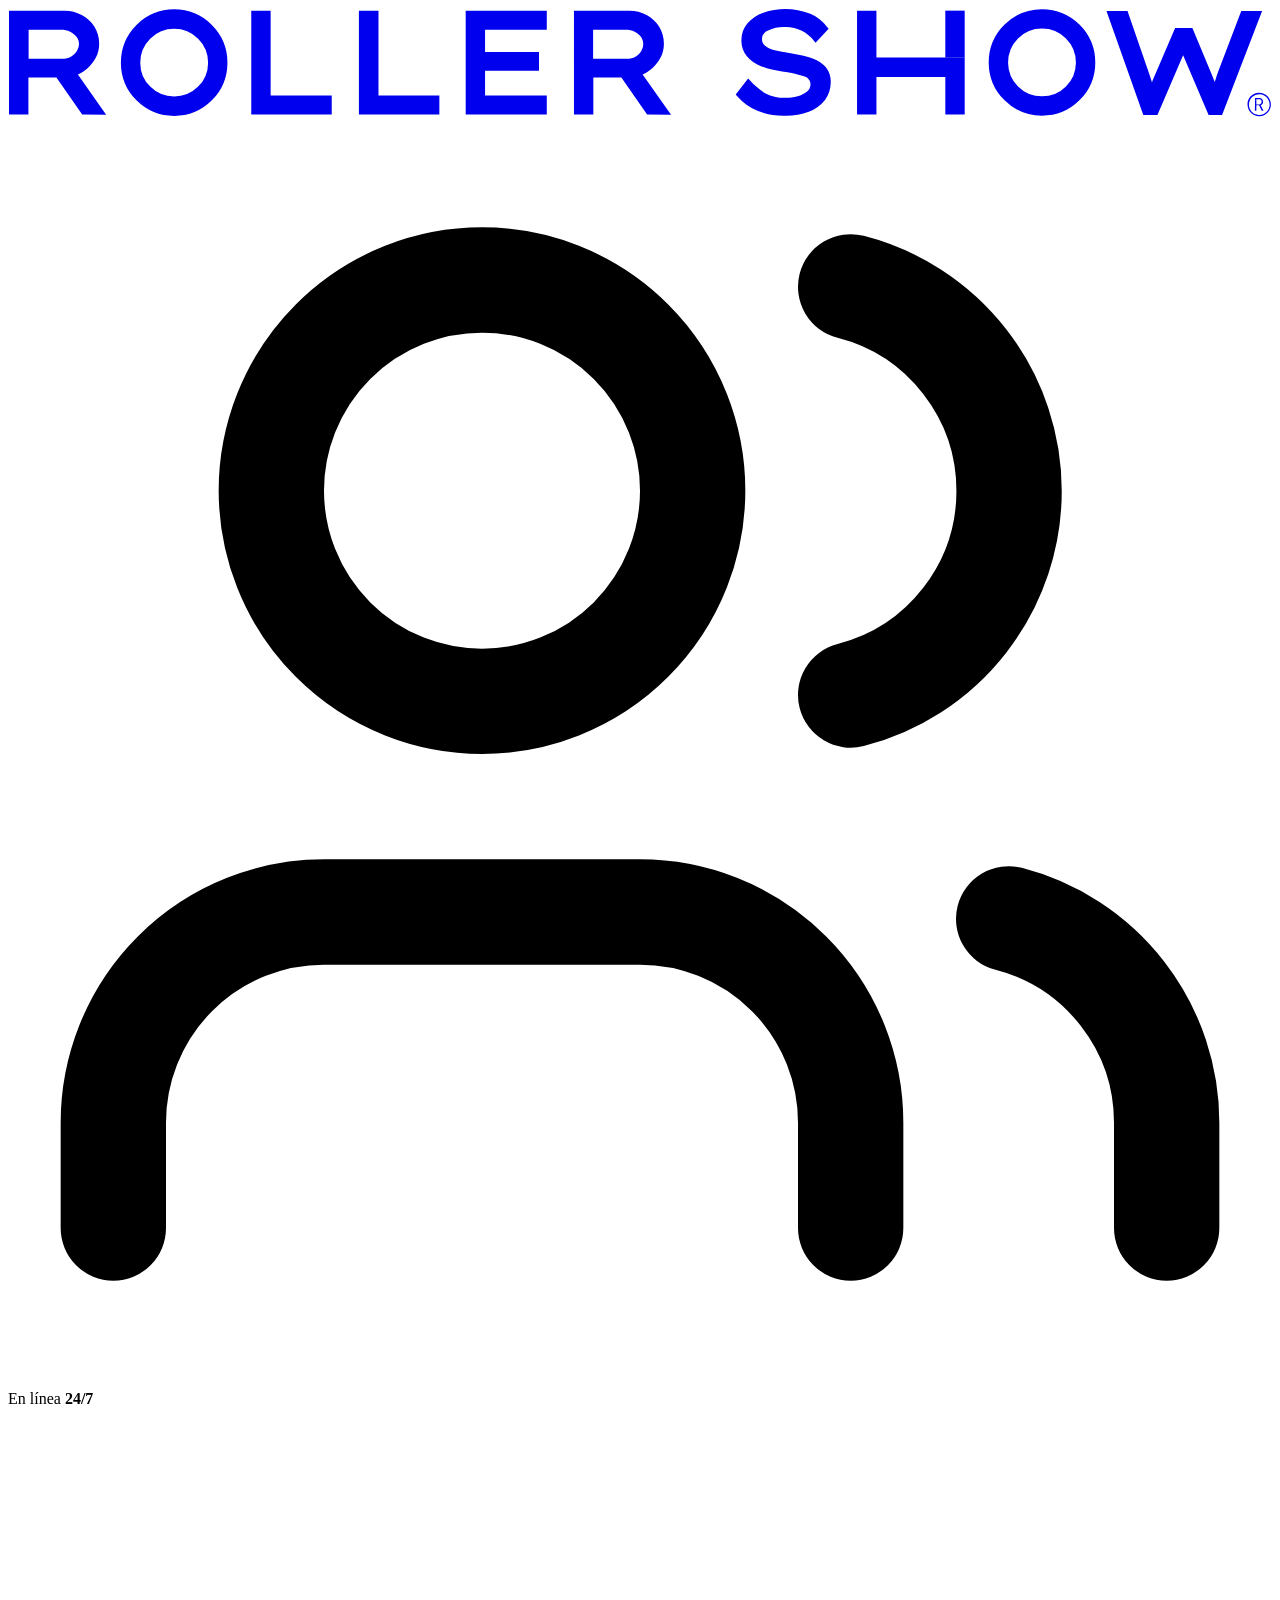
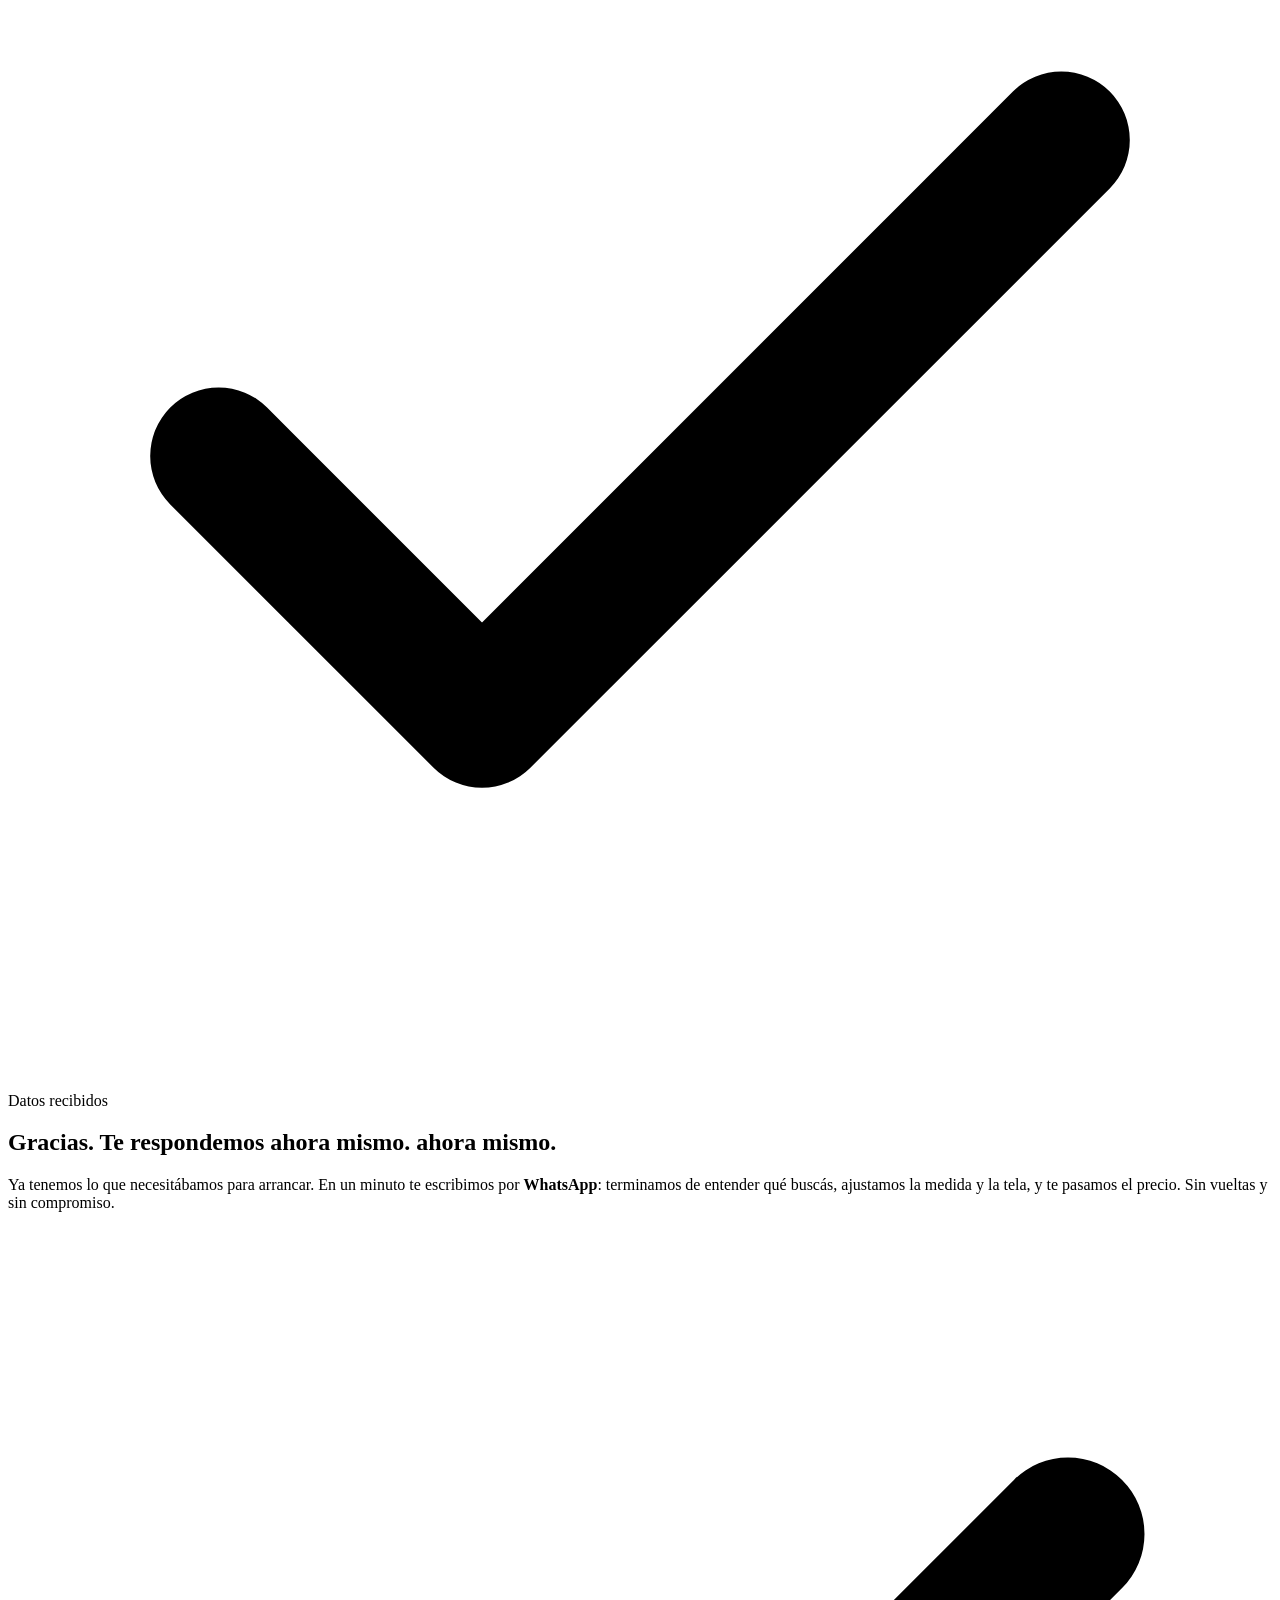
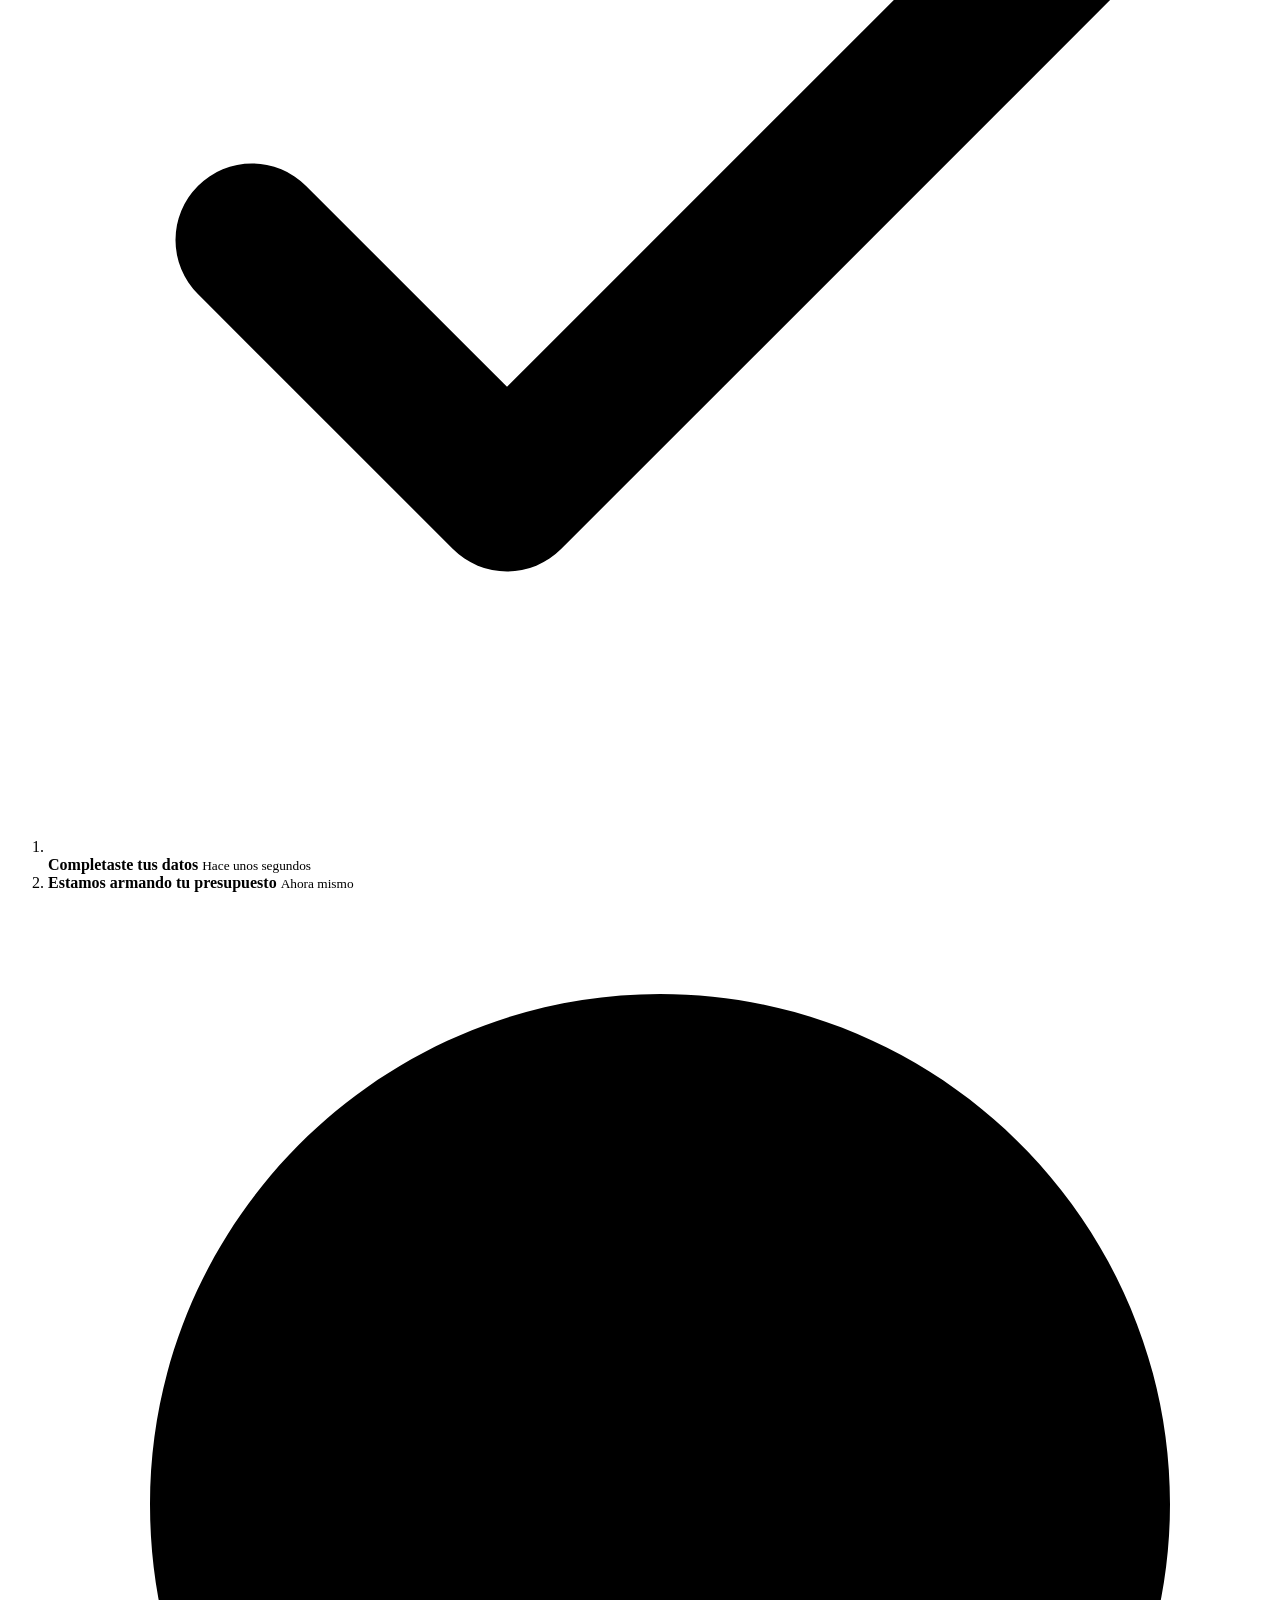
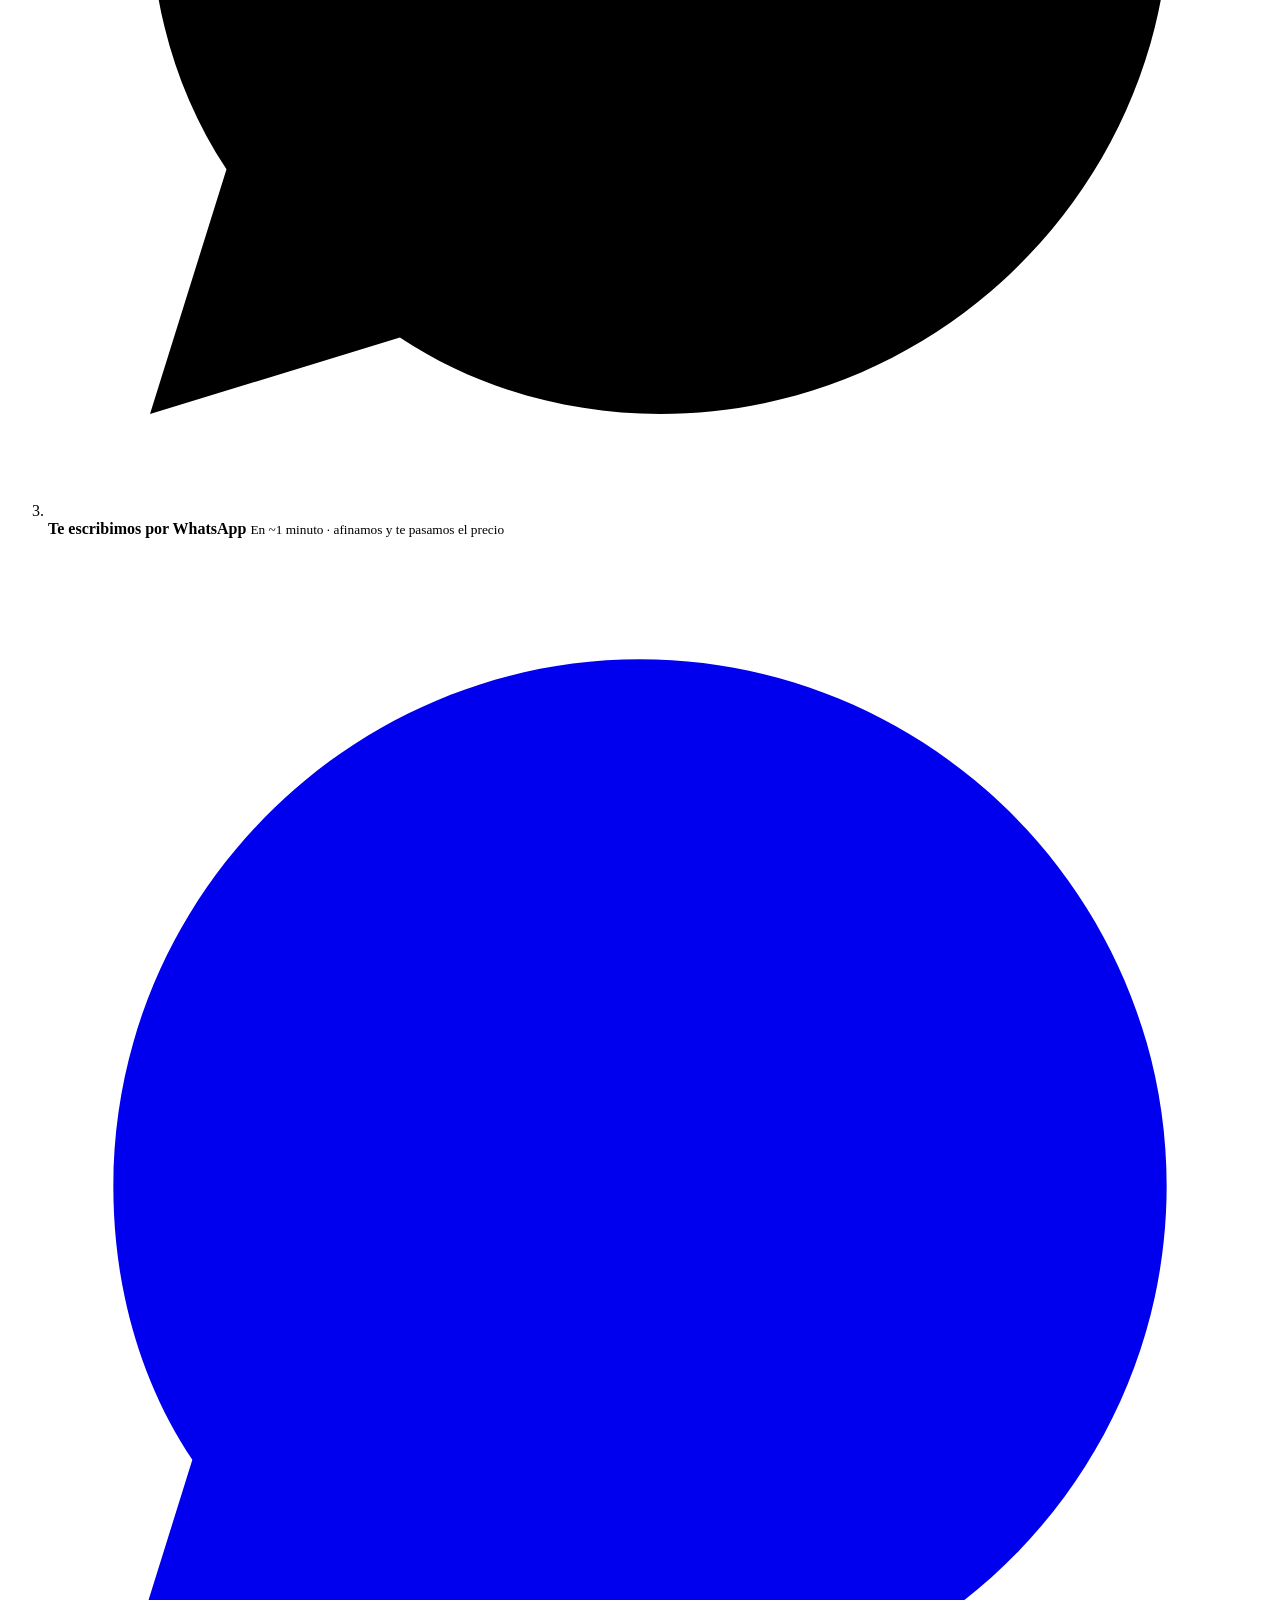
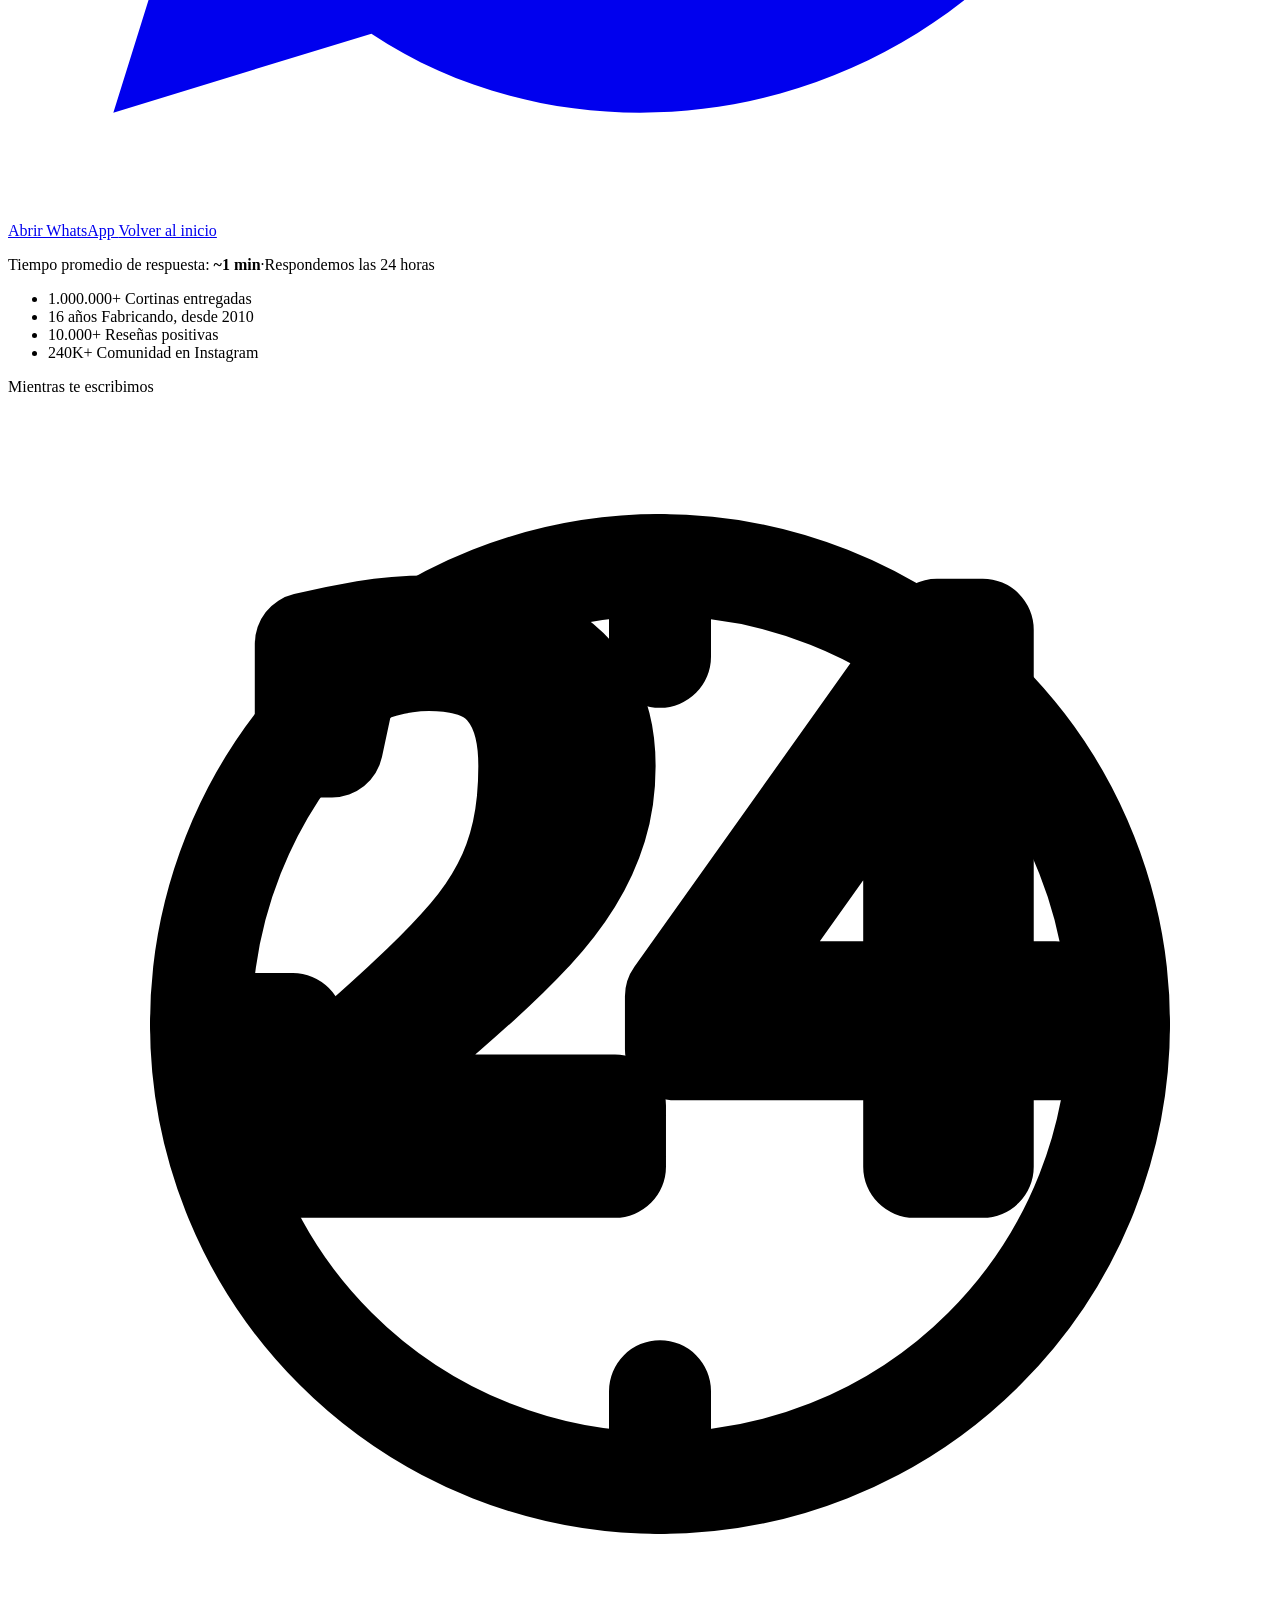
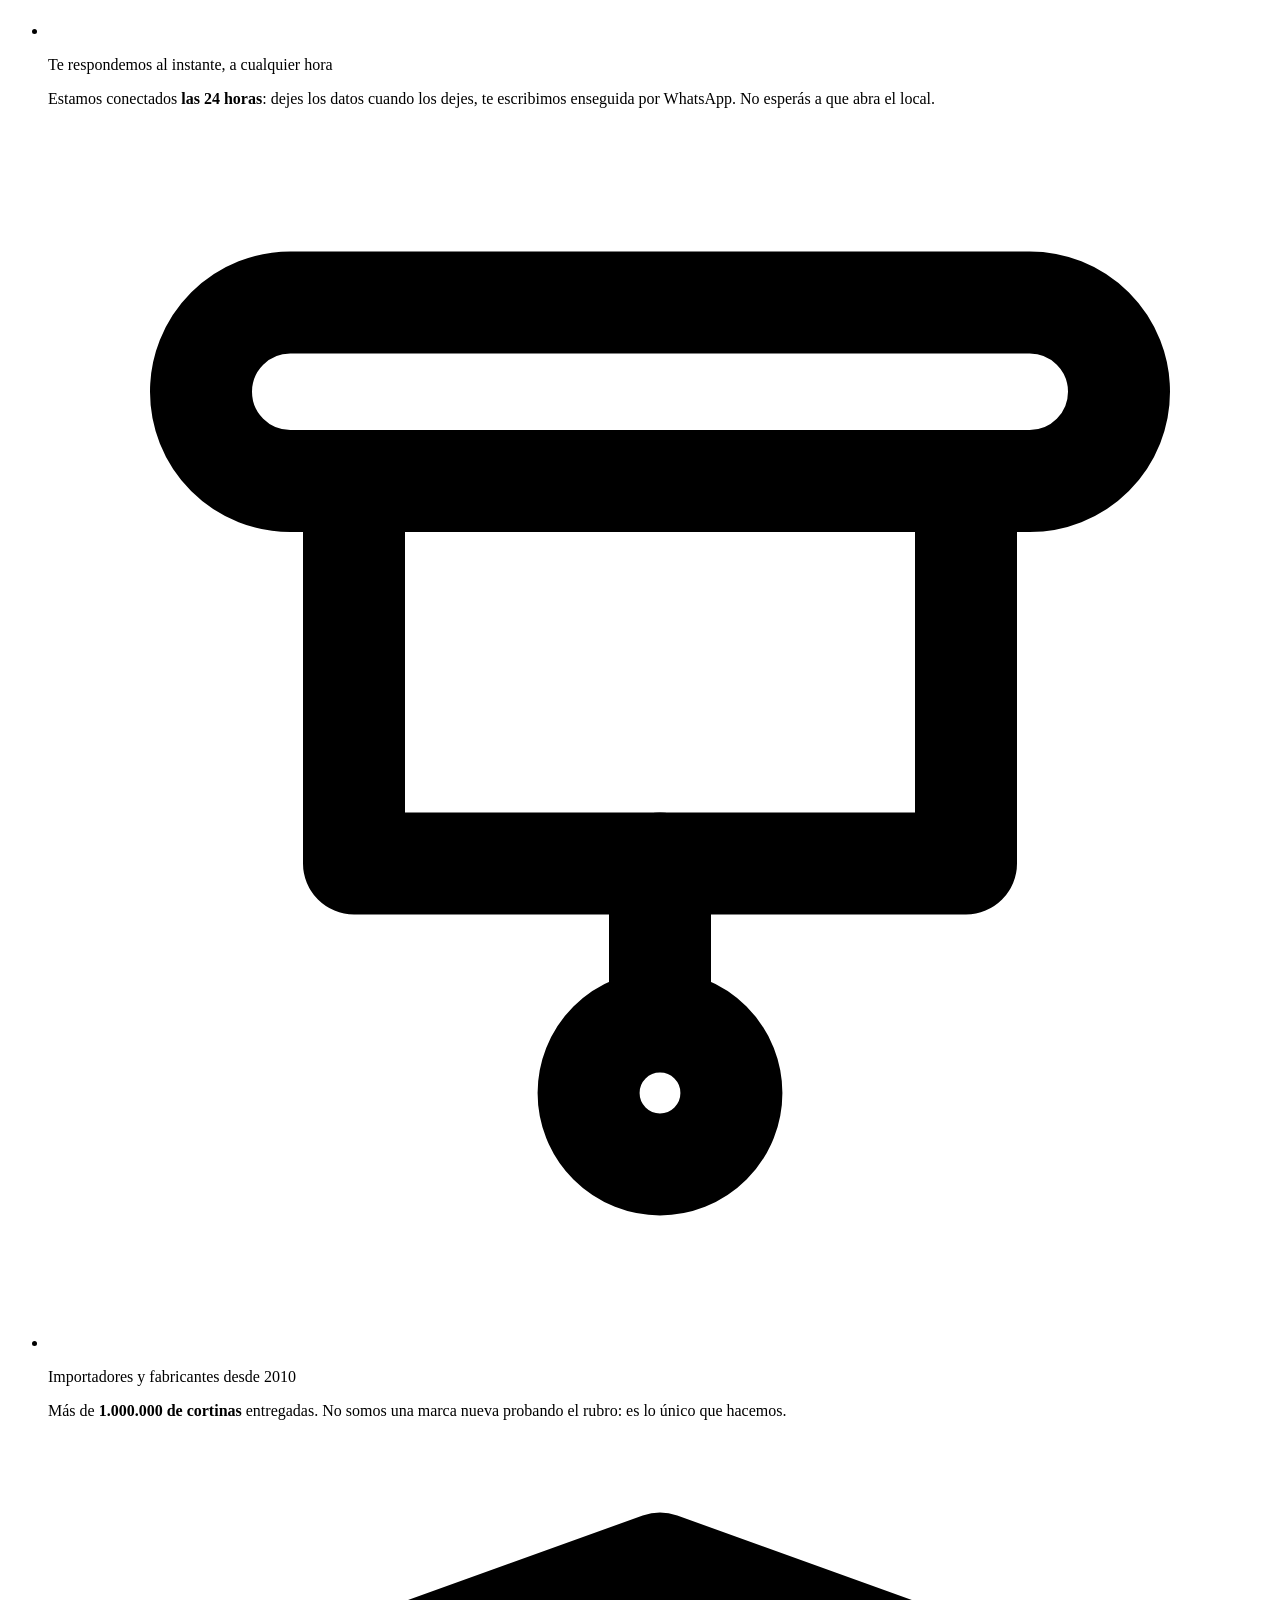
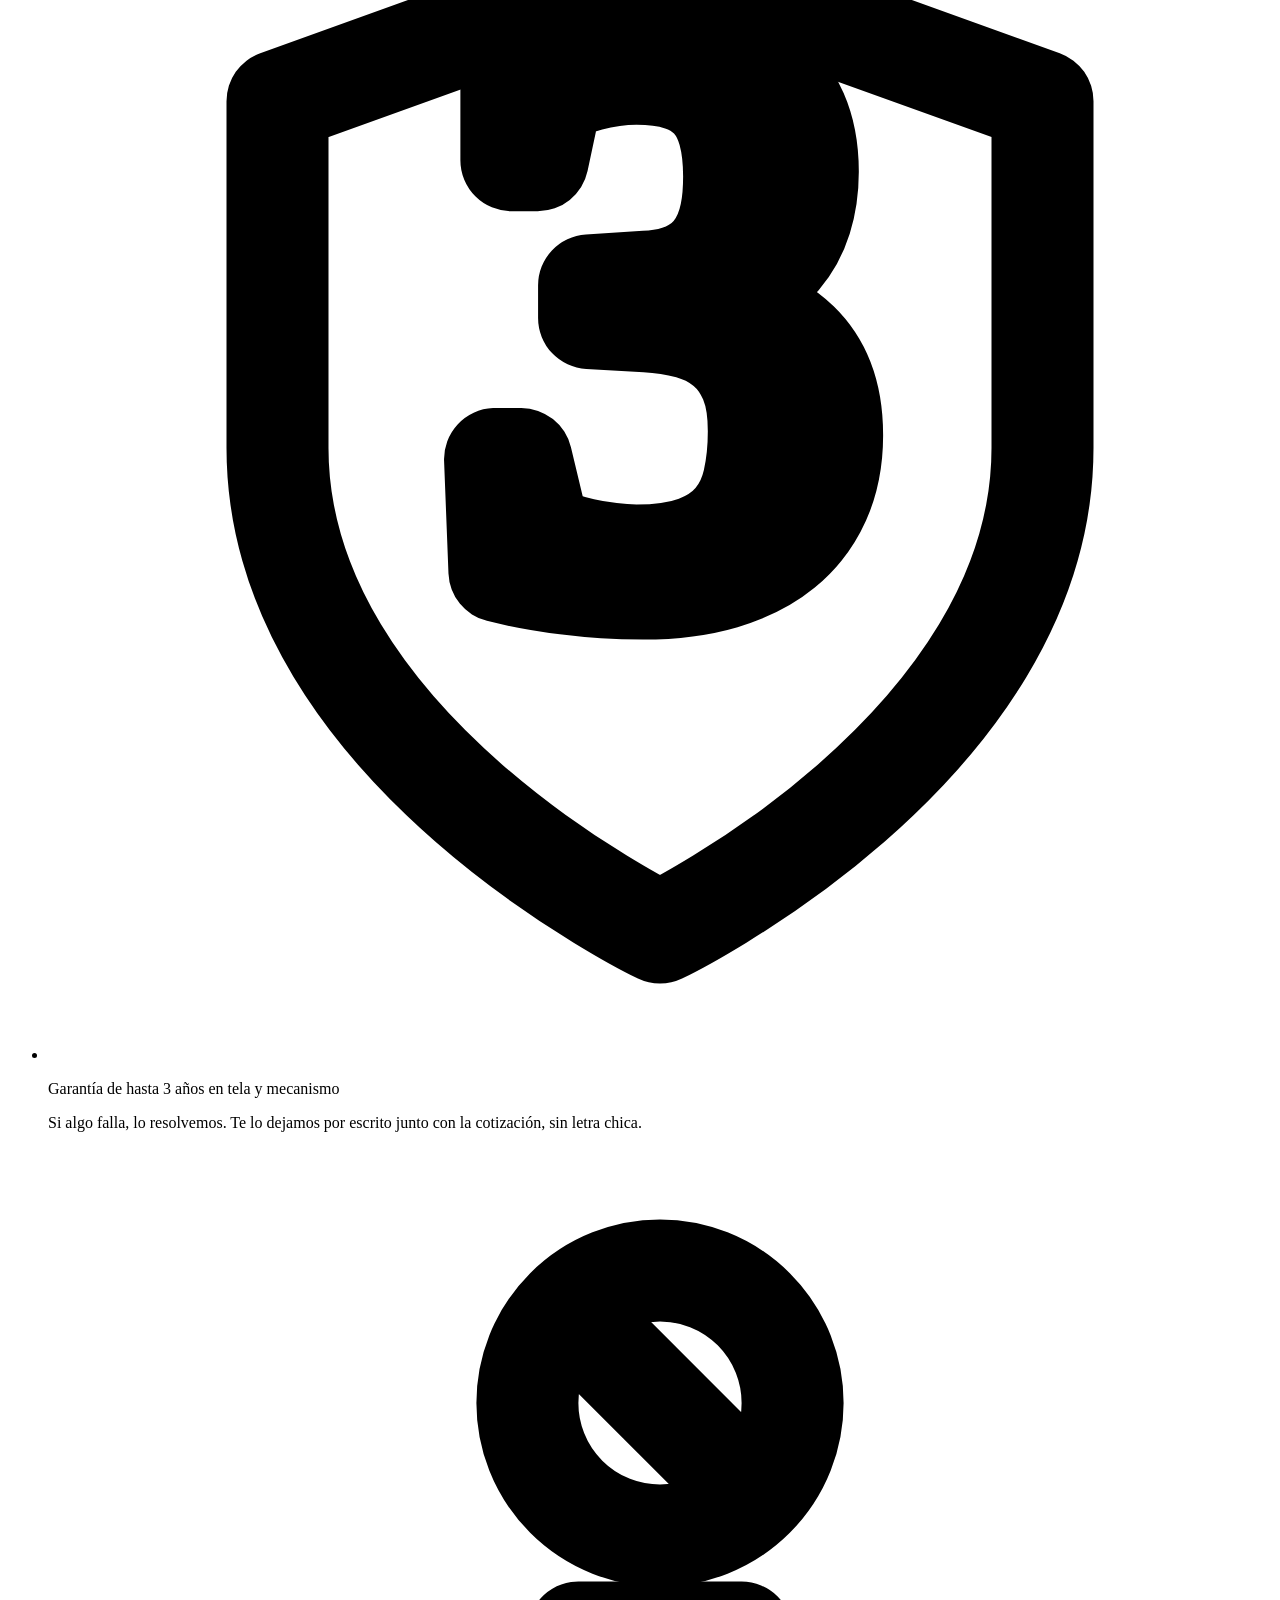
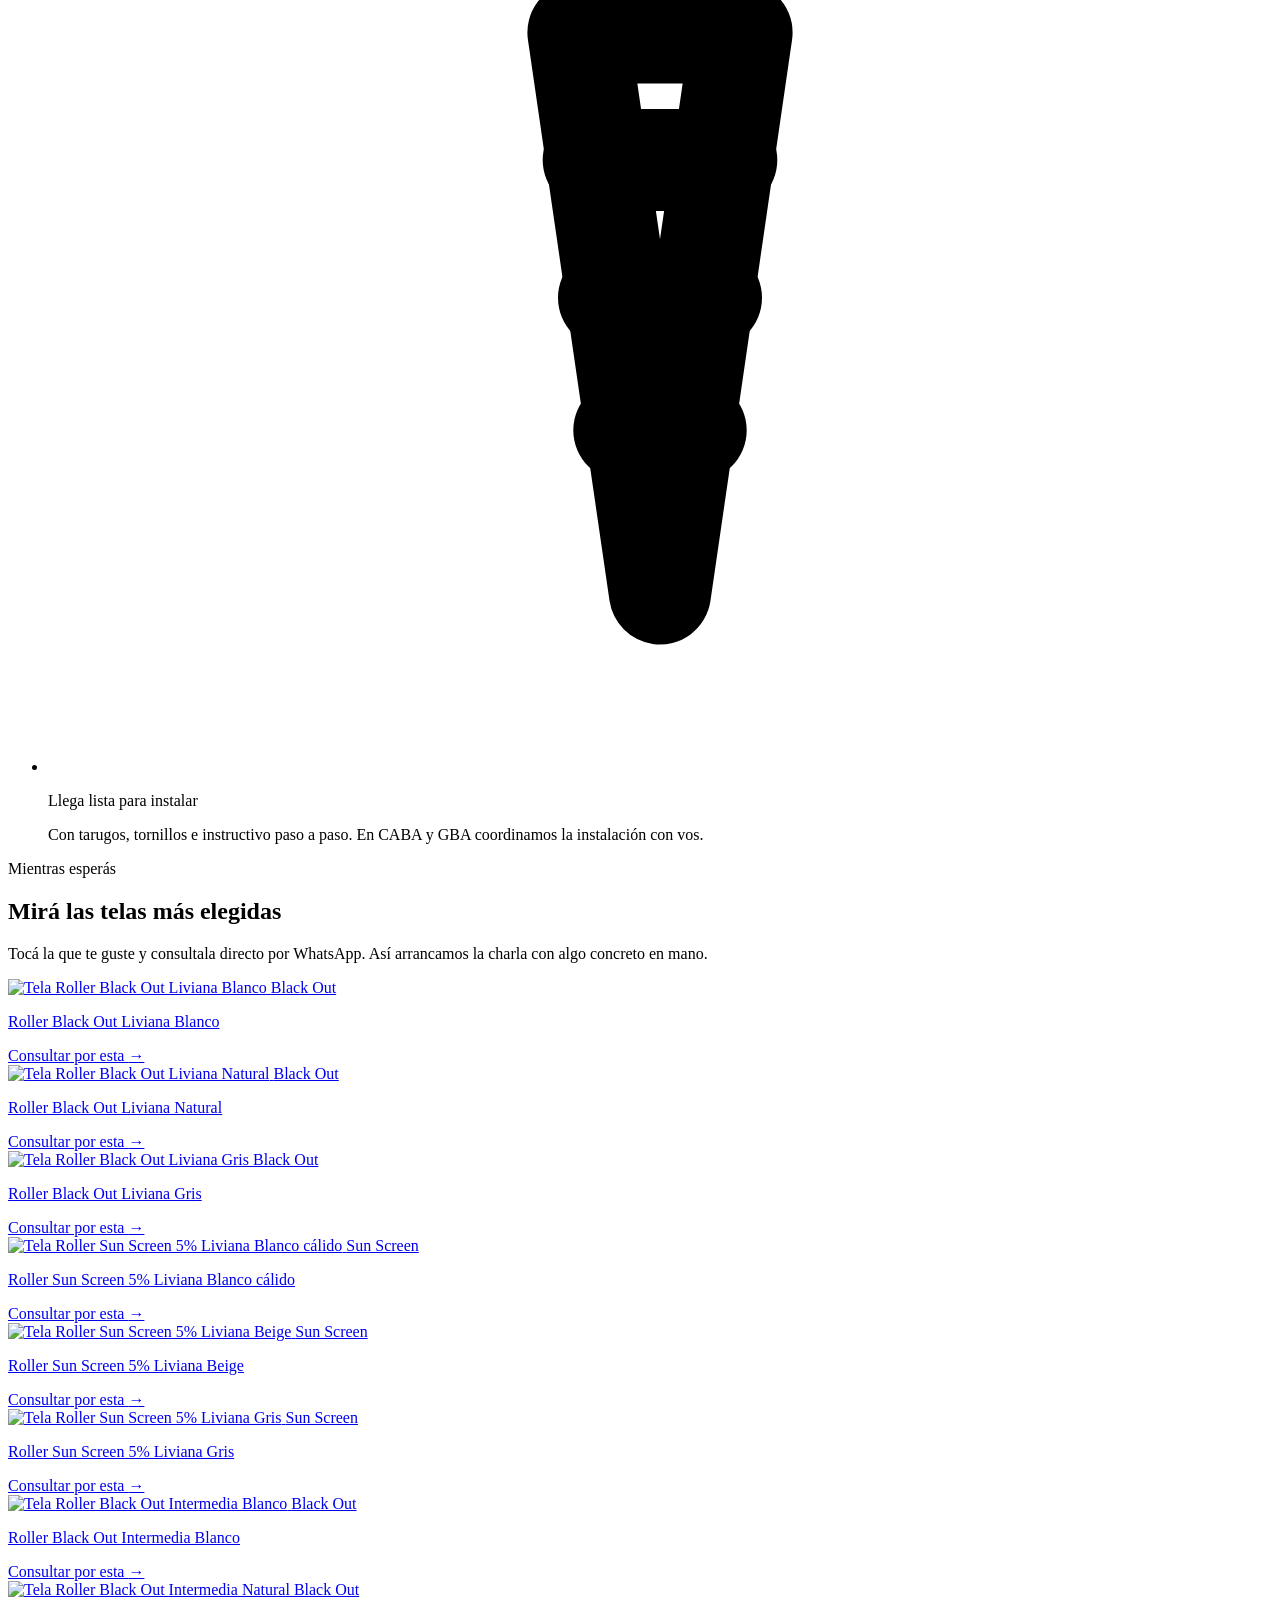
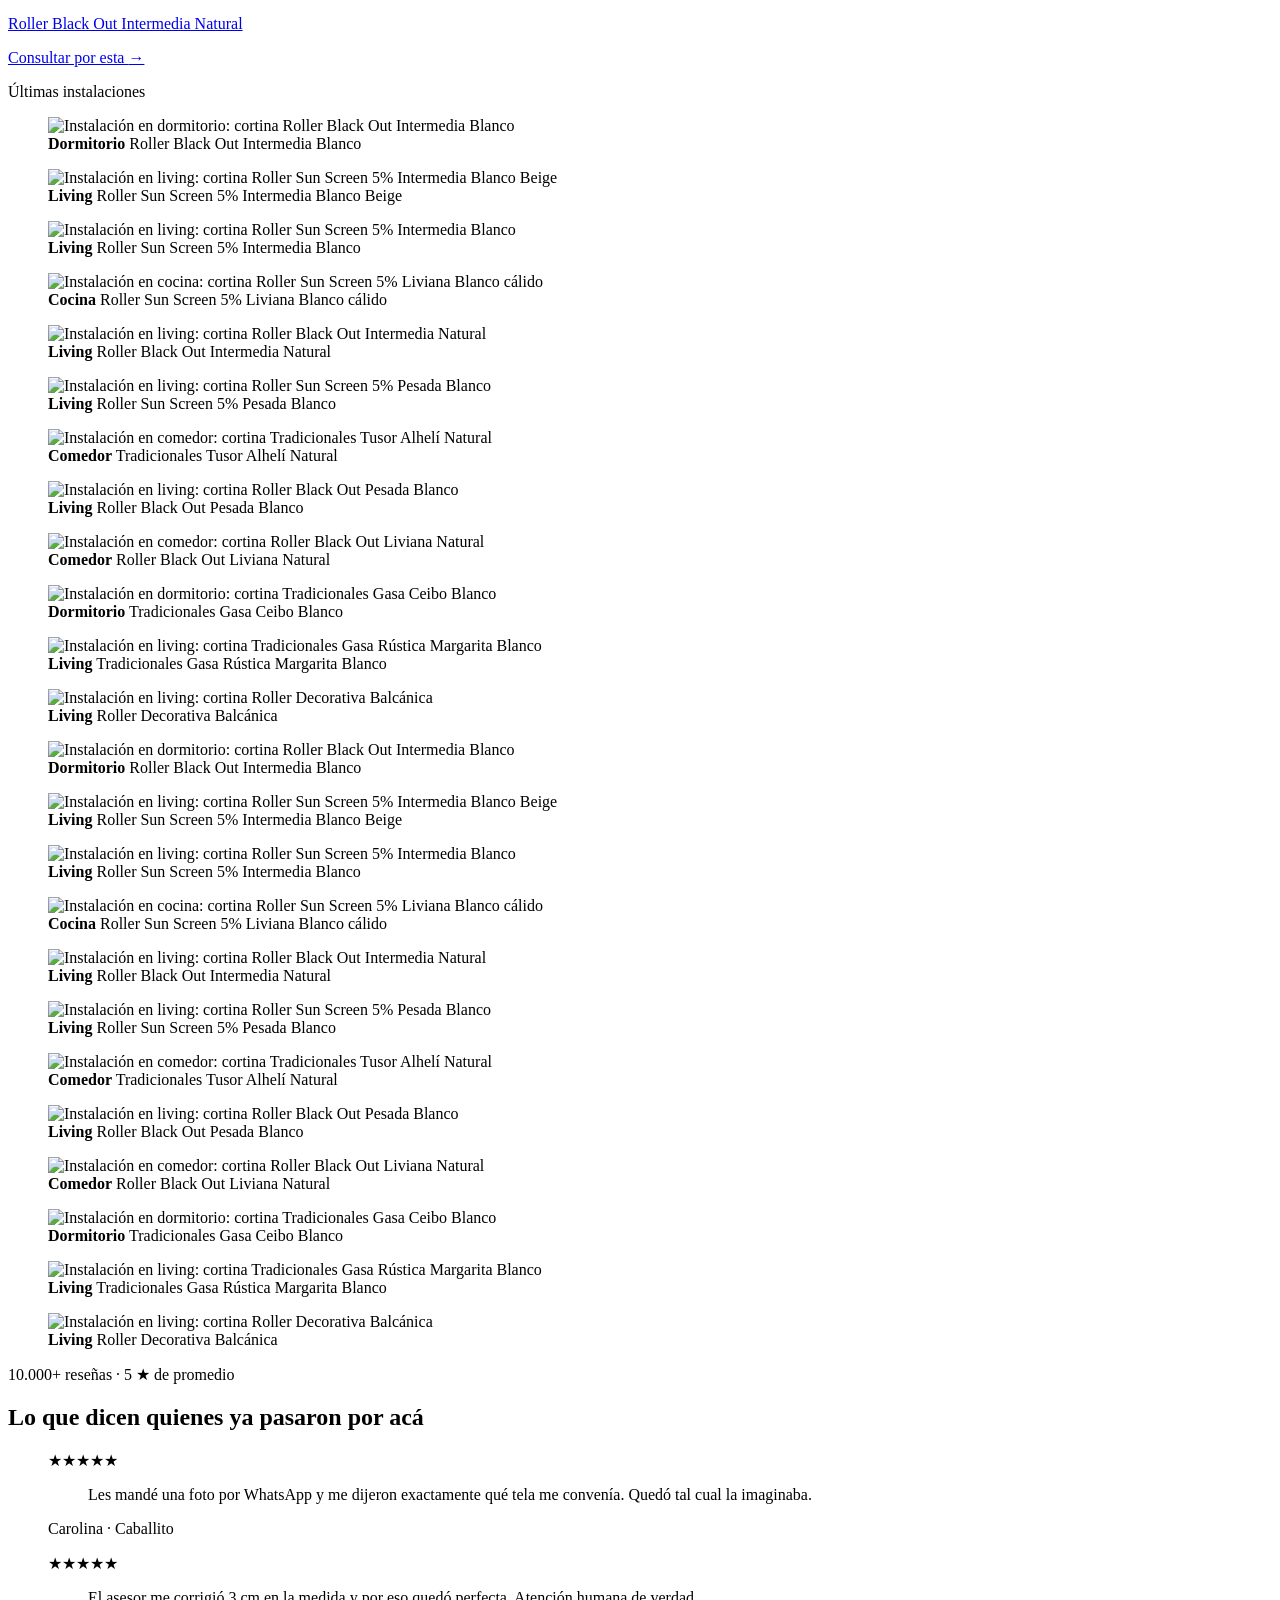
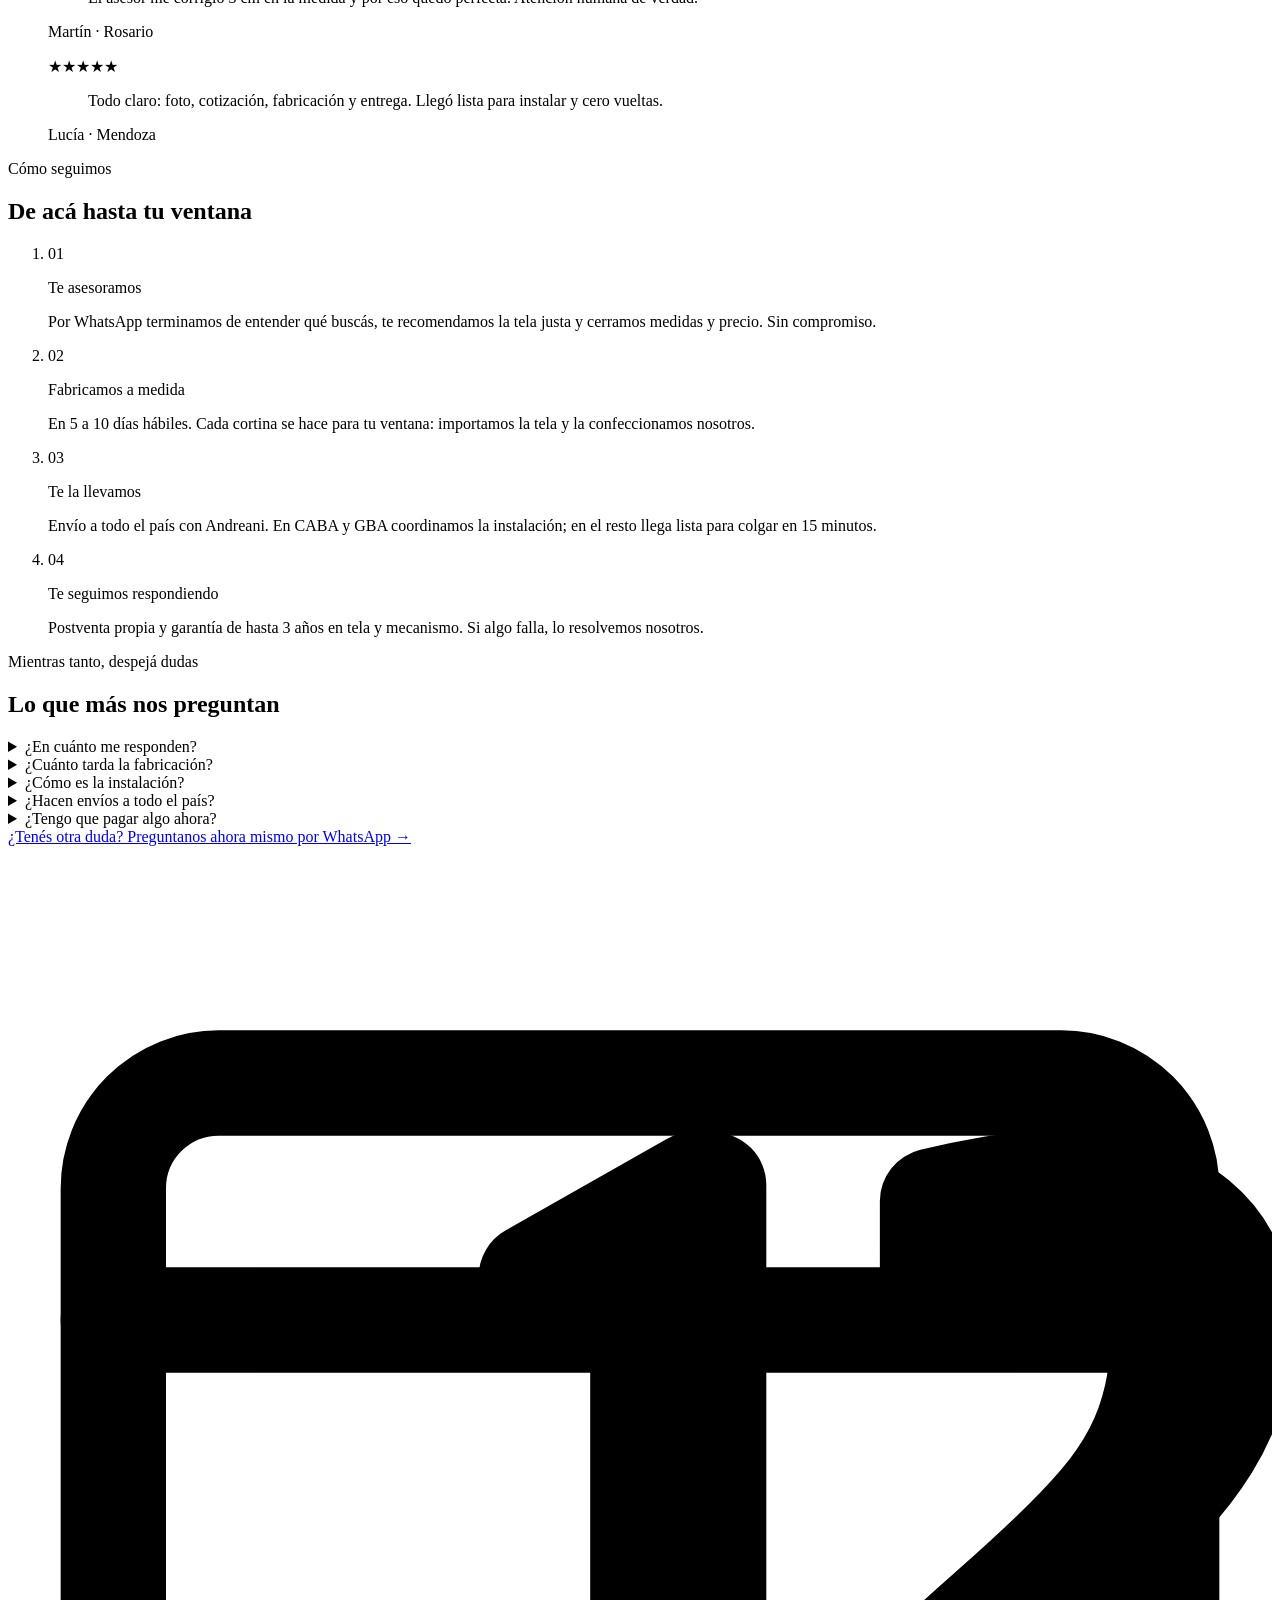
==== commit 56dc4bfa: "iconos custom de marca (reloj-24, roller, escudo-3, tornillo, tarjeta-12, camion, cinta)" ====
--- a/index.html
+++ b/index.html
@@ -2,7 +2,7 @@
          sirva una versión vieja cacheada mientras se itera. --><meta http-equiv="Cache-Control" content="no-store, must-revalidate"><meta http-equiv="Pragma" content="no-cache"><link rel="icon" type="image/svg+xml" href="/favicon.svg"><link rel="preconnect" href="https://cdn.rollershow.com.ar"><link rel="preconnect" href="https://fonts.googleapis.com"><link rel="preconnect" href="https://fonts.gstatic.com" crossorigin><!-- Tipografía: el sitio usa Geist + Instrument Serif (masterplan §26);
          las landings con bareLayout traen su propio sistema (Bricolage + Manrope).
          Se carga solo el set que la página usa — un único <link>, no @import. --><link href="https://fonts.googleapis.com/css2?family=Bricolage+Grotesque:opsz,wght@12..96,400;12..96,500;12..96,600;12..96,700;12..96,800&family=Manrope:wght@400;500;600;700&display=swap" rel="stylesheet"><title>¡Gracias! Te estamos respondiendo por WhatsApp | RollerShow</title><meta name="description" content="Ya tenemos tus datos. Te escribimos por WhatsApp en minutos, a cualquier hora, para afinar tu presupuesto y asesorarte sin compromiso."><link rel="canonical" href="https://www.rollershow.com.ar/gracias"><meta property="og:type" content="website"><meta property="og:title" content="¡Gracias! Te estamos respondiendo por WhatsApp | RollerShow"><meta property="og:description" content="Ya tenemos tus datos. Te escribimos por WhatsApp en minutos, a cualquier hora, para afinar tu presupuesto y asesorarte sin compromiso."><meta property="og:url" content="https://www.rollershow.com.ar/gracias"><meta property="og:image" content="https://www.rollershow.com.ar/assets/og-default.jpg"><meta property="og:site_name" content="RollerShow"><meta property="og:locale" content="es_AR"><meta name="twitter:card" content="summary_large_image"><meta name="twitter:title" content="¡Gracias! Te estamos respondiendo por WhatsApp | RollerShow"><meta name="twitter:description" content="Ya tenemos tus datos. Te escribimos por WhatsApp en minutos, a cualquier hora, para afinar tu presupuesto y asesorarte sin compromiso."><meta name="twitter:image" content="https://www.rollershow.com.ar/assets/og-default.jpg"><!-- Alpine.js para interactividad puntual (mega-menú, modales, before/after, filtros). --><script defer src="https://unpkg.com/alpinejs@3.14.8/dist/cdn.min.js"></script><link rel="stylesheet" href="/rollershow-gracias/_astro/_familia_.DKASA51V.css">
-<link rel="stylesheet" href="/rollershow-gracias/_astro/gracias.A7xrGvHE.css"></head> <body class="min-h-screen flex flex-col bg-bg page-gracias">   <main class="gracias"> <header class="g-top"> <a class="g-brand" href="https://rollershow.com.ar" target="_blank" rel="noopener noreferrer" aria-label="Roller Show"> <svg class="g-brand__logo" viewBox="0 0 600 52" aria-hidden="true"><use href="#rs-logo"></use></svg> </a> <span class="g-online" role="status" aria-live="polite"> <svg class="g-online__icon" viewBox="0 0 24 24" fill="none" stroke="currentColor" stroke-width="2" stroke-linecap="round" stroke-linejoin="round" aria-hidden="true"> <path d="M16 21v-2a4 4 0 0 0-4-4H6a4 4 0 0 0-4 4v2"></path> <circle cx="9" cy="7" r="4"></circle> <path d="M22 21v-2a4 4 0 0 0-3-3.87"></path> <path d="M16 3.13a4 4 0 0 1 0 7.75"></path> </svg> <span class="g-online__text">En línea <b>24/7</b></span> </span> </header> <section class="g-hero"> <!-- Concept A — "se abre la cortina, entra la luz". Las lamas del roller
+<link rel="stylesheet" href="/rollershow-gracias/_astro/gracias.D3s_Wufg.css"></head> <body class="min-h-screen flex flex-col bg-bg page-gracias">   <main class="gracias"> <header class="g-top"> <a class="g-brand" href="https://rollershow.com.ar" target="_blank" rel="noopener noreferrer" aria-label="Roller Show"> <svg class="g-brand__logo" viewBox="0 0 600 52" aria-hidden="true"><use href="#rs-logo"></use></svg> </a> <span class="g-online" role="status" aria-live="polite"> <svg class="g-online__icon" viewBox="0 0 24 24" fill="none" stroke="currentColor" stroke-width="2" stroke-linecap="round" stroke-linejoin="round" aria-hidden="true"> <path d="M16 21v-2a4 4 0 0 0-4-4H6a4 4 0 0 0-4 4v2"></path> <circle cx="9" cy="7" r="4"></circle> <path d="M22 21v-2a4 4 0 0 0-3-3.87"></path> <path d="M16 3.13a4 4 0 0 1 0 7.75"></path> </svg> <span class="g-online__text">En línea <b>24/7</b></span> </span> </header> <section class="g-hero"> <!-- Concept A — "se abre la cortina, entra la luz". Las lamas del roller
            cuelgan en lo alto del hero y se enrollan hacia arriba al scrollear,
            mientras un sol cálido crece: la luz entrando. Todo con
            animation-timeline: scroll (compositor, 0 JS). Sin soporte o en
@@ -19,11 +19,11 @@
 Abrir WhatsApp
 </a> <a class="g-btn g-btn--ghost" href="https://rollershow.com.ar" target="_blank" rel="noopener noreferrer">Volver al inicio</a> </div> <p class="g-meta">
 Tiempo promedio de respuesta: <b>~1 min</b><span class="g-meta__sep">·</span><span>Respondemos las 24 horas</span> </p> </div><!-- /.g-hero__actions --> </section> <!-- Banda de prueba social — cifras grandes con count-up al entrar en
-         viewport. Autoridad instantánea mientras el lead espera el WhatsApp. --> <section class="g-figures reveal" aria-label="RollerShow en números"> <ul class="g-figs"> <li class="g-fig"> <span class="g-fig__num" data-count="1000000" data-suffix="+">0</span> <span class="g-fig__lbl">Cortinas entregadas</span> </li> <li class="g-fig"> <span class="g-fig__num" data-count="16" data-suffix=" años">0</span> <span class="g-fig__lbl">Fabricando, desde 2010</span> </li> <li class="g-fig"> <span class="g-fig__num" data-count="10000" data-suffix="+">0</span> <span class="g-fig__lbl">Reseñas positivas</span> </li> <li class="g-fig"> <span class="g-fig__num" data-count="240" data-suffix="K+">0</span> <span class="g-fig__lbl">Comunidad en Instagram</span> </li> </ul> </section> <section class="g-meanwhile reveal"> <p class="g-eyebrow">Mientras te escribimos</p> <ul class="g-reassure"> <li class="g-reassure__item"> <span class="g-reassure__ic" aria-hidden="true"> <svg viewBox="0 0 24 24" fill="none" stroke="currentColor" stroke-width="2" stroke-linecap="round" stroke-linejoin="round"><path d="M13 2 3 14h7l-1 8 10-12h-7l1-8z"></path></svg> </span> <div class="g-reassure__txt"> <p class="g-reassure__h">Te respondemos al instante, a cualquier hora</p> <p class="g-reassure__p">Estamos conectados <b>las 24 horas</b>: dejes los datos cuando los dejes, te escribimos enseguida por WhatsApp. No esperás a que abra el local.</p> </div> </li> <li class="g-reassure__item"> <span class="g-reassure__ic" aria-hidden="true"> <svg viewBox="0 0 24 24" fill="none" stroke="currentColor" stroke-width="2" stroke-linecap="round" stroke-linejoin="round"><circle cx="12" cy="8" r="6"></circle><path d="M15.5 13.5 17 22l-5-3-5 3 1.5-8.5"></path></svg> </span> <div class="g-reassure__txt"> <p class="g-reassure__h">Importadores y fabricantes desde 2010</p> <p class="g-reassure__p">Más de <b>1.000.000 de cortinas</b> entregadas. No somos una marca nueva probando el rubro: es lo único que hacemos.</p> </div> </li> <li class="g-reassure__item"> <span class="g-reassure__ic" aria-hidden="true"> <svg viewBox="0 0 24 24" fill="none" stroke="currentColor" stroke-width="2" stroke-linecap="round" stroke-linejoin="round"><path d="M12 22s8-4 8-10V5l-8-3-8 3v7c0 6 8 10 8 10z"></path><path d="m9 12 2 2 4-4"></path></svg> </span> <div class="g-reassure__txt"> <p class="g-reassure__h">Garantía de hasta 3 años en tela y mecanismo</p> <p class="g-reassure__p">Si algo falla, lo resolvemos. Te lo dejamos por escrito junto con la cotización, sin letra chica.</p> </div> </li> <li class="g-reassure__item"> <span class="g-reassure__ic" aria-hidden="true"> <svg viewBox="0 0 24 24" fill="none" stroke="currentColor" stroke-width="2" stroke-linecap="round" stroke-linejoin="round"><path d="M21 8a2 2 0 0 0-1-1.73l-7-4a2 2 0 0 0-2 0l-7 4A2 2 0 0 0 3 8v8a2 2 0 0 0 1 1.73l7 4a2 2 0 0 0 2 0l7-4A2 2 0 0 0 21 16Z"></path><path d="m3.3 7 8.7 5 8.7-5"></path><path d="M12 22V12"></path></svg> </span> <div class="g-reassure__txt"> <p class="g-reassure__h">Llega lista para instalar</p> <p class="g-reassure__p">Con tarugos, tornillos e instructivo paso a paso. En CABA y GBA coordinamos la instalación con vos.</p> </div> </li> </ul> </section> <section class="g-telas reveal" aria-label="Telas más elegidas"> <div class="g-telas__head"> <p class="g-eyebrow">Mientras esperás</p> <h2 class="g-telas__title">Mirá las telas más elegidas</h2> <p class="g-telas__sub">Tocá la que te guste y consultala directo por WhatsApp. Así arrancamos la charla con algo concreto en mano.</p> </div> <div class="g-telas__rail"> <a class="g-tela" href="https://wa.me/5491140813223?text=Hola!%20Vi%20la%20tela%20Roller%20Black%20Out%20Liviana%20Blanco%20en%20la%20web%20y%20me%20interesa%20para%20mi%20cotizaci%C3%B3n." target="_blank" rel="noopener noreferrer"> <div class="g-tela__photo"> <img src="https://cdn.rollershow.com.ar/telas/1746-black-out-liviana-blanco.1.jpg?width=850&auto=webp" alt="Tela Roller Black Out Liviana Blanco" loading="lazy" decoding="async"> <span class="g-tela__tag">Black Out</span> </div> <p class="g-tela__name">Roller Black Out Liviana Blanco</p> <span class="g-tela__cta">Consultar por esta <span aria-hidden="true">→</span></span> </a><a class="g-tela" href="https://wa.me/5491140813223?text=Hola!%20Vi%20la%20tela%20Roller%20Black%20Out%20Liviana%20Natural%20en%20la%20web%20y%20me%20interesa%20para%20mi%20cotizaci%C3%B3n." target="_blank" rel="noopener noreferrer"> <div class="g-tela__photo"> <img src="https://cdn.rollershow.com.ar/telas/black-out-liviana-natural.1.jpg?width=850&auto=webp" alt="Tela Roller Black Out Liviana Natural" loading="lazy" decoding="async"> <span class="g-tela__tag">Black Out</span> </div> <p class="g-tela__name">Roller Black Out Liviana Natural</p> <span class="g-tela__cta">Consultar por esta <span aria-hidden="true">→</span></span> </a><a class="g-tela" href="https://wa.me/5491140813223?text=Hola!%20Vi%20la%20tela%20Roller%20Black%20Out%20Liviana%20Gris%20en%20la%20web%20y%20me%20interesa%20para%20mi%20cotizaci%C3%B3n." target="_blank" rel="noopener noreferrer"> <div class="g-tela__photo"> <img src="https://cdn.rollershow.com.ar/telas/black-out-liviana-gris.1.jpg?width=850&auto=webp" alt="Tela Roller Black Out Liviana Gris" loading="lazy" decoding="async"> <span class="g-tela__tag">Black Out</span> </div> <p class="g-tela__name">Roller Black Out Liviana Gris</p> <span class="g-tela__cta">Consultar por esta <span aria-hidden="true">→</span></span> </a><a class="g-tela" href="https://wa.me/5491140813223?text=Hola!%20Vi%20la%20tela%20Roller%20Sun%20Screen%205%25%20Liviana%20Blanco%20c%C3%A1lido%20en%20la%20web%20y%20me%20interesa%20para%20mi%20cotizaci%C3%B3n." target="_blank" rel="noopener noreferrer"> <div class="g-tela__photo"> <img src="https://cdn.rollershow.com.ar/telas/1755-sun-screen-5-liviana-blanco-calido.1.jpg?width=850&auto=webp" alt="Tela Roller Sun Screen 5% Liviana Blanco cálido" loading="lazy" decoding="async"> <span class="g-tela__tag">Sun Screen</span> </div> <p class="g-tela__name">Roller Sun Screen 5% Liviana Blanco cálido</p> <span class="g-tela__cta">Consultar por esta <span aria-hidden="true">→</span></span> </a><a class="g-tela" href="https://wa.me/5491140813223?text=Hola!%20Vi%20la%20tela%20Roller%20Sun%20Screen%205%25%20Liviana%20Beige%20en%20la%20web%20y%20me%20interesa%20para%20mi%20cotizaci%C3%B3n." target="_blank" rel="noopener noreferrer"> <div class="g-tela__photo"> <img src="https://cdn.rollershow.com.ar/telas/sun-screen-5-liviana-beige.1.jpg?width=850&auto=webp" alt="Tela Roller Sun Screen 5% Liviana Beige" loading="lazy" decoding="async"> <span class="g-tela__tag">Sun Screen</span> </div> <p class="g-tela__name">Roller Sun Screen 5% Liviana Beige</p> <span class="g-tela__cta">Consultar por esta <span aria-hidden="true">→</span></span> </a><a class="g-tela" href="https://wa.me/5491140813223?text=Hola!%20Vi%20la%20tela%20Roller%20Sun%20Screen%205%25%20Liviana%20Gris%20en%20la%20web%20y%20me%20interesa%20para%20mi%20cotizaci%C3%B3n." target="_blank" rel="noopener noreferrer"> <div class="g-tela__photo"> <img src="https://cdn.rollershow.com.ar/telas/sun-screen-5-liviana-gris-beige.1.jpg?width=850&auto=webp" alt="Tela Roller Sun Screen 5% Liviana Gris" loading="lazy" decoding="async"> <span class="g-tela__tag">Sun Screen</span> </div> <p class="g-tela__name">Roller Sun Screen 5% Liviana Gris</p> <span class="g-tela__cta">Consultar por esta <span aria-hidden="true">→</span></span> </a><a class="g-tela" href="https://wa.me/5491140813223?text=Hola!%20Vi%20la%20tela%20Roller%20Black%20Out%20Intermedia%20Blanco%20en%20la%20web%20y%20me%20interesa%20para%20mi%20cotizaci%C3%B3n." target="_blank" rel="noopener noreferrer"> <div class="g-tela__photo"> <img src="https://cdn.rollershow.com.ar/telas/black-out-intermedia-blanco.1.jpg?width=850&auto=webp" alt="Tela Roller Black Out Intermedia Blanco" loading="lazy" decoding="async"> <span class="g-tela__tag">Black Out</span> </div> <p class="g-tela__name">Roller Black Out Intermedia Blanco</p> <span class="g-tela__cta">Consultar por esta <span aria-hidden="true">→</span></span> </a><a class="g-tela" href="https://wa.me/5491140813223?text=Hola!%20Vi%20la%20tela%20Roller%20Black%20Out%20Intermedia%20Natural%20en%20la%20web%20y%20me%20interesa%20para%20mi%20cotizaci%C3%B3n." target="_blank" rel="noopener noreferrer"> <div class="g-tela__photo"> <img src="https://cdn.rollershow.com.ar/telas/black-out-intermedia-natural.1.jpg?width=850&auto=webp" alt="Tela Roller Black Out Intermedia Natural" loading="lazy" decoding="async"> <span class="g-tela__tag">Black Out</span> </div> <p class="g-tela__name">Roller Black Out Intermedia Natural</p> <span class="g-tela__cta">Consultar por esta <span aria-hidden="true">→</span></span> </a> </div> </section> <section class="g-strip" aria-label="Últimas instalaciones reales"> <p class="g-eyebrow">Últimas instalaciones</p> <div class="g-strip__rail"> <div class="g-strip__track"> <figure class="g-strip__item"> <div class="g-strip__photo"> <img src="https://cdn.rollershow.com.ar/fotos/black-out-intermedia-blanco-335.jpg?width=400&auto=webp" alt="Instalación en dormitorio: cortina Roller Black Out Intermedia Blanco" loading="lazy" decoding="async"> </div> <figcaption class="g-strip__cap"> <b>Dormitorio</b> <span>Roller Black Out Intermedia Blanco</span> </figcaption> </figure><figure class="g-strip__item"> <div class="g-strip__photo"> <img src="https://cdn.rollershow.com.ar/fotos/foto-whatsapp-sun-screen-5-intermedia-beige-snow-487.jpg?width=400&auto=webp" alt="Instalación en living: cortina Roller Sun Screen 5% Intermedia Blanco Beige" loading="lazy" decoding="async"> </div> <figcaption class="g-strip__cap"> <b>Living</b> <span>Roller Sun Screen 5% Intermedia Blanco Beige</span> </figcaption> </figure><figure class="g-strip__item"> <div class="g-strip__photo"> <img src="https://cdn.rollershow.com.ar/fotos/foto-whatsapp-sun-screen-5-intermedia-blanco-snow-471.jpg?width=400&auto=webp" alt="Instalación en living: cortina Roller Sun Screen 5% Intermedia Blanco" loading="lazy" decoding="async"> </div> <figcaption class="g-strip__cap"> <b>Living</b> <span>Roller Sun Screen 5% Intermedia Blanco</span> </figcaption> </figure><figure class="g-strip__item"> <div class="g-strip__photo"> <img src="https://cdn.rollershow.com.ar/fotos/foto-whatsapp-sun-screen-5-liviana-blanco-calido-439.jpg?width=400&auto=webp" alt="Instalación en cocina: cortina Roller Sun Screen 5% Liviana Blanco cálido" loading="lazy" decoding="async"> </div> <figcaption class="g-strip__cap"> <b>Cocina</b> <span>Roller Sun Screen 5% Liviana Blanco cálido</span> </figcaption> </figure><figure class="g-strip__item"> <div class="g-strip__photo"> <img src="https://cdn.rollershow.com.ar/fotos/foto-vendedor-black-out-intermedia-natural-412.jpg?width=400&auto=webp" alt="Instalación en living: cortina Roller Black Out Intermedia Natural" loading="lazy" decoding="async"> </div> <figcaption class="g-strip__cap"> <b>Living</b> <span>Roller Black Out Intermedia Natural</span> </figcaption> </figure><figure class="g-strip__item"> <div class="g-strip__photo"> <img src="https://cdn.rollershow.com.ar/fotos/foto-vendedor-sun-screen-5-pesada-blanco-398.jpg?width=400&auto=webp" alt="Instalación en living: cortina Roller Sun Screen 5% Pesada Blanco" loading="lazy" decoding="async"> </div> <figcaption class="g-strip__cap"> <b>Living</b> <span>Roller Sun Screen 5% Pesada Blanco</span> </figcaption> </figure><figure class="g-strip__item"> <div class="g-strip__photo"> <img src="https://cdn.rollershow.com.ar/fotos/foto-vendedor-tusor-alhel-natural-379.jpg?width=400&auto=webp" alt="Instalación en comedor: cortina Tradicionales Tusor Alhelí Natural" loading="lazy" decoding="async"> </div> <figcaption class="g-strip__cap"> <b>Comedor</b> <span>Tradicionales Tusor Alhelí Natural</span> </figcaption> </figure><figure class="g-strip__item"> <div class="g-strip__photo"> <img src="https://cdn.rollershow.com.ar/fotos/foto-whatsapp-black-out-pesada-blanco-437.jpg?width=400&auto=webp" alt="Instalación en living: cortina Roller Black Out Pesada Blanco" loading="lazy" decoding="async"> </div> <figcaption class="g-strip__cap"> <b>Living</b> <span>Roller Black Out Pesada Blanco</span> </figcaption> </figure><figure class="g-strip__item"> <div class="g-strip__photo"> <img src="https://cdn.rollershow.com.ar/fotos/black-out-liviana-natural-309.jpg?width=400&auto=webp" alt="Instalación en comedor: cortina Roller Black Out Liviana Natural" loading="lazy" decoding="async"> </div> <figcaption class="g-strip__cap"> <b>Comedor</b> <span>Roller Black Out Liviana Natural</span> </figcaption> </figure><figure class="g-strip__item"> <div class="g-strip__photo"> <img src="https://cdn.rollershow.com.ar/fotos/foto-whatsapp-gasa-ceibo-blanco-701.jpg?width=400&auto=webp" alt="Instalación en dormitorio: cortina Tradicionales Gasa Ceibo Blanco" loading="lazy" decoding="async"> </div> <figcaption class="g-strip__cap"> <b>Dormitorio</b> <span>Tradicionales Gasa Ceibo Blanco</span> </figcaption> </figure><figure class="g-strip__item"> <div class="g-strip__photo"> <img src="https://cdn.rollershow.com.ar/fotos/gasa-r-stica-margarita-blanco-570.jpg?width=400&auto=webp" alt="Instalación en living: cortina Tradicionales Gasa Rústica Margarita Blanco" loading="lazy" decoding="async"> </div> <figcaption class="g-strip__cap"> <b>Living</b> <span>Tradicionales Gasa Rústica Margarita Blanco</span> </figcaption> </figure><figure class="g-strip__item"> <div class="g-strip__photo"> <img src="https://cdn.rollershow.com.ar/fotos/decorativa-balc-nica-color-a-definir-545.jpg?width=400&auto=webp" alt="Instalación en living: cortina Roller Decorativa Balcánica" loading="lazy" decoding="async"> </div> <figcaption class="g-strip__cap"> <b>Living</b> <span>Roller Decorativa Balcánica</span> </figcaption> </figure><figure class="g-strip__item"> <div class="g-strip__photo"> <img src="https://cdn.rollershow.com.ar/fotos/black-out-intermedia-blanco-335.jpg?width=400&auto=webp" alt="Instalación en dormitorio: cortina Roller Black Out Intermedia Blanco" loading="lazy" decoding="async"> </div> <figcaption class="g-strip__cap"> <b>Dormitorio</b> <span>Roller Black Out Intermedia Blanco</span> </figcaption> </figure><figure class="g-strip__item"> <div class="g-strip__photo"> <img src="https://cdn.rollershow.com.ar/fotos/foto-whatsapp-sun-screen-5-intermedia-beige-snow-487.jpg?width=400&auto=webp" alt="Instalación en living: cortina Roller Sun Screen 5% Intermedia Blanco Beige" loading="lazy" decoding="async"> </div> <figcaption class="g-strip__cap"> <b>Living</b> <span>Roller Sun Screen 5% Intermedia Blanco Beige</span> </figcaption> </figure><figure class="g-strip__item"> <div class="g-strip__photo"> <img src="https://cdn.rollershow.com.ar/fotos/foto-whatsapp-sun-screen-5-intermedia-blanco-snow-471.jpg?width=400&auto=webp" alt="Instalación en living: cortina Roller Sun Screen 5% Intermedia Blanco" loading="lazy" decoding="async"> </div> <figcaption class="g-strip__cap"> <b>Living</b> <span>Roller Sun Screen 5% Intermedia Blanco</span> </figcaption> </figure><figure class="g-strip__item"> <div class="g-strip__photo"> <img src="https://cdn.rollershow.com.ar/fotos/foto-whatsapp-sun-screen-5-liviana-blanco-calido-439.jpg?width=400&auto=webp" alt="Instalación en cocina: cortina Roller Sun Screen 5% Liviana Blanco cálido" loading="lazy" decoding="async"> </div> <figcaption class="g-strip__cap"> <b>Cocina</b> <span>Roller Sun Screen 5% Liviana Blanco cálido</span> </figcaption> </figure><figure class="g-strip__item"> <div class="g-strip__photo"> <img src="https://cdn.rollershow.com.ar/fotos/foto-vendedor-black-out-intermedia-natural-412.jpg?width=400&auto=webp" alt="Instalación en living: cortina Roller Black Out Intermedia Natural" loading="lazy" decoding="async"> </div> <figcaption class="g-strip__cap"> <b>Living</b> <span>Roller Black Out Intermedia Natural</span> </figcaption> </figure><figure class="g-strip__item"> <div class="g-strip__photo"> <img src="https://cdn.rollershow.com.ar/fotos/foto-vendedor-sun-screen-5-pesada-blanco-398.jpg?width=400&auto=webp" alt="Instalación en living: cortina Roller Sun Screen 5% Pesada Blanco" loading="lazy" decoding="async"> </div> <figcaption class="g-strip__cap"> <b>Living</b> <span>Roller Sun Screen 5% Pesada Blanco</span> </figcaption> </figure><figure class="g-strip__item"> <div class="g-strip__photo"> <img src="https://cdn.rollershow.com.ar/fotos/foto-vendedor-tusor-alhel-natural-379.jpg?width=400&auto=webp" alt="Instalación en comedor: cortina Tradicionales Tusor Alhelí Natural" loading="lazy" decoding="async"> </div> <figcaption class="g-strip__cap"> <b>Comedor</b> <span>Tradicionales Tusor Alhelí Natural</span> </figcaption> </figure><figure class="g-strip__item"> <div class="g-strip__photo"> <img src="https://cdn.rollershow.com.ar/fotos/foto-whatsapp-black-out-pesada-blanco-437.jpg?width=400&auto=webp" alt="Instalación en living: cortina Roller Black Out Pesada Blanco" loading="lazy" decoding="async"> </div> <figcaption class="g-strip__cap"> <b>Living</b> <span>Roller Black Out Pesada Blanco</span> </figcaption> </figure><figure class="g-strip__item"> <div class="g-strip__photo"> <img src="https://cdn.rollershow.com.ar/fotos/black-out-liviana-natural-309.jpg?width=400&auto=webp" alt="Instalación en comedor: cortina Roller Black Out Liviana Natural" loading="lazy" decoding="async"> </div> <figcaption class="g-strip__cap"> <b>Comedor</b> <span>Roller Black Out Liviana Natural</span> </figcaption> </figure><figure class="g-strip__item"> <div class="g-strip__photo"> <img src="https://cdn.rollershow.com.ar/fotos/foto-whatsapp-gasa-ceibo-blanco-701.jpg?width=400&auto=webp" alt="Instalación en dormitorio: cortina Tradicionales Gasa Ceibo Blanco" loading="lazy" decoding="async"> </div> <figcaption class="g-strip__cap"> <b>Dormitorio</b> <span>Tradicionales Gasa Ceibo Blanco</span> </figcaption> </figure><figure class="g-strip__item"> <div class="g-strip__photo"> <img src="https://cdn.rollershow.com.ar/fotos/gasa-r-stica-margarita-blanco-570.jpg?width=400&auto=webp" alt="Instalación en living: cortina Tradicionales Gasa Rústica Margarita Blanco" loading="lazy" decoding="async"> </div> <figcaption class="g-strip__cap"> <b>Living</b> <span>Tradicionales Gasa Rústica Margarita Blanco</span> </figcaption> </figure><figure class="g-strip__item"> <div class="g-strip__photo"> <img src="https://cdn.rollershow.com.ar/fotos/decorativa-balc-nica-color-a-definir-545.jpg?width=400&auto=webp" alt="Instalación en living: cortina Roller Decorativa Balcánica" loading="lazy" decoding="async"> </div> <figcaption class="g-strip__cap"> <b>Living</b> <span>Roller Decorativa Balcánica</span> </figcaption> </figure> </div> </div> </section> <!-- Testimonios — MAQUETA: los nombres/quotes son representativos para
+         viewport. Autoridad instantánea mientras el lead espera el WhatsApp. --> <section class="g-figures reveal" aria-label="RollerShow en números"> <ul class="g-figs"> <li class="g-fig"> <span class="g-fig__num" data-count="1000000" data-suffix="+">0</span> <span class="g-fig__lbl">Cortinas entregadas</span> </li> <li class="g-fig"> <span class="g-fig__num" data-count="16" data-suffix=" años">0</span> <span class="g-fig__lbl">Fabricando, desde 2010</span> </li> <li class="g-fig"> <span class="g-fig__num" data-count="10000" data-suffix="+">0</span> <span class="g-fig__lbl">Reseñas positivas</span> </li> <li class="g-fig"> <span class="g-fig__num" data-count="240" data-suffix="K+">0</span> <span class="g-fig__lbl">Comunidad en Instagram</span> </li> </ul> </section> <section class="g-meanwhile reveal"> <p class="g-eyebrow">Mientras te escribimos</p> <ul class="g-reassure"> <li class="g-reassure__item"> <span class="g-reassure__ic" aria-hidden="true"> <!-- Custom: reloj con el dato adentro — atención 24 hs --> <svg viewBox="0 0 24 24" fill="none" stroke="currentColor" stroke-width="2" stroke-linecap="round" stroke-linejoin="round"><circle cx="12" cy="12" r="9"></circle><path d="M12 3v1.8M21 12h-1.8M12 21v-1.8M3 12h1.8"></path><text class="g-icnum" x="12" y="14.8" text-anchor="middle">24</text></svg> </span> <div class="g-reassure__txt"> <p class="g-reassure__h">Te respondemos al instante, a cualquier hora</p> <p class="g-reassure__p">Estamos conectados <b>las 24 horas</b>: dejes los datos cuando los dejes, te escribimos enseguida por WhatsApp. No esperás a que abra el local.</p> </div> </li> <li class="g-reassure__item"> <span class="g-reassure__ic" aria-hidden="true"> <!-- Custom: la cortina roller — tubo, tela y tirador. El objeto de la marca. --> <svg viewBox="0 0 24 24" fill="none" stroke="currentColor" stroke-width="2" stroke-linecap="round" stroke-linejoin="round"><rect x="3" y="3.5" width="18" height="3.5" rx="1.75"></rect><path d="M6 7v7.5h12V7"></path><path d="M12 14.5v2.5"></path><circle cx="12" cy="19" r="1.4"></circle></svg> </span> <div class="g-reassure__txt"> <p class="g-reassure__h">Importadores y fabricantes desde 2010</p> <p class="g-reassure__p">Más de <b>1.000.000 de cortinas</b> entregadas. No somos una marca nueva probando el rubro: es lo único que hacemos.</p> </div> </li> <li class="g-reassure__item"> <span class="g-reassure__ic" aria-hidden="true"> <!-- Custom: escudo con el 3 — años de garantía, dato concreto --> <svg viewBox="0 0 24 24" fill="none" stroke="currentColor" stroke-width="2" stroke-linecap="round" stroke-linejoin="round"><path d="M12 21.5s7.5-3.6 7.5-9.5V5.2L12 2.5 4.5 5.2V12c0 5.9 7.5 9.5 7.5 9.5z"></path><text class="g-icnum" x="12" y="14.6" text-anchor="middle">3</text></svg> </span> <div class="g-reassure__txt"> <p class="g-reassure__h">Garantía de hasta 3 años en tela y mecanismo</p> <p class="g-reassure__p">Si algo falla, lo resolvemos. Te lo dejamos por escrito junto con la cotización, sin letra chica.</p> </div> </li> <li class="g-reassure__item"> <span class="g-reassure__ic" aria-hidden="true"> <!-- Custom: el tornillo — "con tarugos y tornillos", literal --> <svg viewBox="0 0 24 24" fill="none" stroke="currentColor" stroke-width="2" stroke-linecap="round" stroke-linejoin="round"><circle cx="12" cy="5" r="2.6"></circle><path d="M10.6 3.6l2.8 2.8"></path><path d="M10.4 9.5h3.2L12 20.5l-1.6-11z"></path><path d="M10.7 12h2.6M11 14.7h2M11.3 17.3h1.4"></path></svg> </span> <div class="g-reassure__txt"> <p class="g-reassure__h">Llega lista para instalar</p> <p class="g-reassure__p">Con tarugos, tornillos e instructivo paso a paso. En CABA y GBA coordinamos la instalación con vos.</p> </div> </li> </ul> </section> <section class="g-telas reveal" aria-label="Telas más elegidas"> <div class="g-telas__head"> <p class="g-eyebrow">Mientras esperás</p> <h2 class="g-telas__title">Mirá las telas más elegidas</h2> <p class="g-telas__sub">Tocá la que te guste y consultala directo por WhatsApp. Así arrancamos la charla con algo concreto en mano.</p> </div> <div class="g-telas__rail"> <a class="g-tela" href="https://wa.me/5491140813223?text=Hola!%20Vi%20la%20tela%20Roller%20Black%20Out%20Liviana%20Blanco%20en%20la%20web%20y%20me%20interesa%20para%20mi%20cotizaci%C3%B3n." target="_blank" rel="noopener noreferrer"> <div class="g-tela__photo"> <img src="https://cdn.rollershow.com.ar/telas/1746-black-out-liviana-blanco.1.jpg?width=850&auto=webp" alt="Tela Roller Black Out Liviana Blanco" loading="lazy" decoding="async"> <span class="g-tela__tag">Black Out</span> </div> <p class="g-tela__name">Roller Black Out Liviana Blanco</p> <span class="g-tela__cta">Consultar por esta <span aria-hidden="true">→</span></span> </a><a class="g-tela" href="https://wa.me/5491140813223?text=Hola!%20Vi%20la%20tela%20Roller%20Black%20Out%20Liviana%20Natural%20en%20la%20web%20y%20me%20interesa%20para%20mi%20cotizaci%C3%B3n." target="_blank" rel="noopener noreferrer"> <div class="g-tela__photo"> <img src="https://cdn.rollershow.com.ar/telas/black-out-liviana-natural.1.jpg?width=850&auto=webp" alt="Tela Roller Black Out Liviana Natural" loading="lazy" decoding="async"> <span class="g-tela__tag">Black Out</span> </div> <p class="g-tela__name">Roller Black Out Liviana Natural</p> <span class="g-tela__cta">Consultar por esta <span aria-hidden="true">→</span></span> </a><a class="g-tela" href="https://wa.me/5491140813223?text=Hola!%20Vi%20la%20tela%20Roller%20Black%20Out%20Liviana%20Gris%20en%20la%20web%20y%20me%20interesa%20para%20mi%20cotizaci%C3%B3n." target="_blank" rel="noopener noreferrer"> <div class="g-tela__photo"> <img src="https://cdn.rollershow.com.ar/telas/black-out-liviana-gris.1.jpg?width=850&auto=webp" alt="Tela Roller Black Out Liviana Gris" loading="lazy" decoding="async"> <span class="g-tela__tag">Black Out</span> </div> <p class="g-tela__name">Roller Black Out Liviana Gris</p> <span class="g-tela__cta">Consultar por esta <span aria-hidden="true">→</span></span> </a><a class="g-tela" href="https://wa.me/5491140813223?text=Hola!%20Vi%20la%20tela%20Roller%20Sun%20Screen%205%25%20Liviana%20Blanco%20c%C3%A1lido%20en%20la%20web%20y%20me%20interesa%20para%20mi%20cotizaci%C3%B3n." target="_blank" rel="noopener noreferrer"> <div class="g-tela__photo"> <img src="https://cdn.rollershow.com.ar/telas/1755-sun-screen-5-liviana-blanco-calido.1.jpg?width=850&auto=webp" alt="Tela Roller Sun Screen 5% Liviana Blanco cálido" loading="lazy" decoding="async"> <span class="g-tela__tag">Sun Screen</span> </div> <p class="g-tela__name">Roller Sun Screen 5% Liviana Blanco cálido</p> <span class="g-tela__cta">Consultar por esta <span aria-hidden="true">→</span></span> </a><a class="g-tela" href="https://wa.me/5491140813223?text=Hola!%20Vi%20la%20tela%20Roller%20Sun%20Screen%205%25%20Liviana%20Beige%20en%20la%20web%20y%20me%20interesa%20para%20mi%20cotizaci%C3%B3n." target="_blank" rel="noopener noreferrer"> <div class="g-tela__photo"> <img src="https://cdn.rollershow.com.ar/telas/sun-screen-5-liviana-beige.1.jpg?width=850&auto=webp" alt="Tela Roller Sun Screen 5% Liviana Beige" loading="lazy" decoding="async"> <span class="g-tela__tag">Sun Screen</span> </div> <p class="g-tela__name">Roller Sun Screen 5% Liviana Beige</p> <span class="g-tela__cta">Consultar por esta <span aria-hidden="true">→</span></span> </a><a class="g-tela" href="https://wa.me/5491140813223?text=Hola!%20Vi%20la%20tela%20Roller%20Sun%20Screen%205%25%20Liviana%20Gris%20en%20la%20web%20y%20me%20interesa%20para%20mi%20cotizaci%C3%B3n." target="_blank" rel="noopener noreferrer"> <div class="g-tela__photo"> <img src="https://cdn.rollershow.com.ar/telas/sun-screen-5-liviana-gris-beige.1.jpg?width=850&auto=webp" alt="Tela Roller Sun Screen 5% Liviana Gris" loading="lazy" decoding="async"> <span class="g-tela__tag">Sun Screen</span> </div> <p class="g-tela__name">Roller Sun Screen 5% Liviana Gris</p> <span class="g-tela__cta">Consultar por esta <span aria-hidden="true">→</span></span> </a><a class="g-tela" href="https://wa.me/5491140813223?text=Hola!%20Vi%20la%20tela%20Roller%20Black%20Out%20Intermedia%20Blanco%20en%20la%20web%20y%20me%20interesa%20para%20mi%20cotizaci%C3%B3n." target="_blank" rel="noopener noreferrer"> <div class="g-tela__photo"> <img src="https://cdn.rollershow.com.ar/telas/black-out-intermedia-blanco.1.jpg?width=850&auto=webp" alt="Tela Roller Black Out Intermedia Blanco" loading="lazy" decoding="async"> <span class="g-tela__tag">Black Out</span> </div> <p class="g-tela__name">Roller Black Out Intermedia Blanco</p> <span class="g-tela__cta">Consultar por esta <span aria-hidden="true">→</span></span> </a><a class="g-tela" href="https://wa.me/5491140813223?text=Hola!%20Vi%20la%20tela%20Roller%20Black%20Out%20Intermedia%20Natural%20en%20la%20web%20y%20me%20interesa%20para%20mi%20cotizaci%C3%B3n." target="_blank" rel="noopener noreferrer"> <div class="g-tela__photo"> <img src="https://cdn.rollershow.com.ar/telas/black-out-intermedia-natural.1.jpg?width=850&auto=webp" alt="Tela Roller Black Out Intermedia Natural" loading="lazy" decoding="async"> <span class="g-tela__tag">Black Out</span> </div> <p class="g-tela__name">Roller Black Out Intermedia Natural</p> <span class="g-tela__cta">Consultar por esta <span aria-hidden="true">→</span></span> </a> </div> </section> <section class="g-strip" aria-label="Últimas instalaciones reales"> <p class="g-eyebrow">Últimas instalaciones</p> <div class="g-strip__rail"> <div class="g-strip__track"> <figure class="g-strip__item"> <div class="g-strip__photo"> <img src="https://cdn.rollershow.com.ar/fotos/black-out-intermedia-blanco-335.jpg?width=400&auto=webp" alt="Instalación en dormitorio: cortina Roller Black Out Intermedia Blanco" loading="lazy" decoding="async"> </div> <figcaption class="g-strip__cap"> <b>Dormitorio</b> <span>Roller Black Out Intermedia Blanco</span> </figcaption> </figure><figure class="g-strip__item"> <div class="g-strip__photo"> <img src="https://cdn.rollershow.com.ar/fotos/foto-whatsapp-sun-screen-5-intermedia-beige-snow-487.jpg?width=400&auto=webp" alt="Instalación en living: cortina Roller Sun Screen 5% Intermedia Blanco Beige" loading="lazy" decoding="async"> </div> <figcaption class="g-strip__cap"> <b>Living</b> <span>Roller Sun Screen 5% Intermedia Blanco Beige</span> </figcaption> </figure><figure class="g-strip__item"> <div class="g-strip__photo"> <img src="https://cdn.rollershow.com.ar/fotos/foto-whatsapp-sun-screen-5-intermedia-blanco-snow-471.jpg?width=400&auto=webp" alt="Instalación en living: cortina Roller Sun Screen 5% Intermedia Blanco" loading="lazy" decoding="async"> </div> <figcaption class="g-strip__cap"> <b>Living</b> <span>Roller Sun Screen 5% Intermedia Blanco</span> </figcaption> </figure><figure class="g-strip__item"> <div class="g-strip__photo"> <img src="https://cdn.rollershow.com.ar/fotos/foto-whatsapp-sun-screen-5-liviana-blanco-calido-439.jpg?width=400&auto=webp" alt="Instalación en cocina: cortina Roller Sun Screen 5% Liviana Blanco cálido" loading="lazy" decoding="async"> </div> <figcaption class="g-strip__cap"> <b>Cocina</b> <span>Roller Sun Screen 5% Liviana Blanco cálido</span> </figcaption> </figure><figure class="g-strip__item"> <div class="g-strip__photo"> <img src="https://cdn.rollershow.com.ar/fotos/foto-vendedor-black-out-intermedia-natural-412.jpg?width=400&auto=webp" alt="Instalación en living: cortina Roller Black Out Intermedia Natural" loading="lazy" decoding="async"> </div> <figcaption class="g-strip__cap"> <b>Living</b> <span>Roller Black Out Intermedia Natural</span> </figcaption> </figure><figure class="g-strip__item"> <div class="g-strip__photo"> <img src="https://cdn.rollershow.com.ar/fotos/foto-vendedor-sun-screen-5-pesada-blanco-398.jpg?width=400&auto=webp" alt="Instalación en living: cortina Roller Sun Screen 5% Pesada Blanco" loading="lazy" decoding="async"> </div> <figcaption class="g-strip__cap"> <b>Living</b> <span>Roller Sun Screen 5% Pesada Blanco</span> </figcaption> </figure><figure class="g-strip__item"> <div class="g-strip__photo"> <img src="https://cdn.rollershow.com.ar/fotos/foto-vendedor-tusor-alhel-natural-379.jpg?width=400&auto=webp" alt="Instalación en comedor: cortina Tradicionales Tusor Alhelí Natural" loading="lazy" decoding="async"> </div> <figcaption class="g-strip__cap"> <b>Comedor</b> <span>Tradicionales Tusor Alhelí Natural</span> </figcaption> </figure><figure class="g-strip__item"> <div class="g-strip__photo"> <img src="https://cdn.rollershow.com.ar/fotos/foto-whatsapp-black-out-pesada-blanco-437.jpg?width=400&auto=webp" alt="Instalación en living: cortina Roller Black Out Pesada Blanco" loading="lazy" decoding="async"> </div> <figcaption class="g-strip__cap"> <b>Living</b> <span>Roller Black Out Pesada Blanco</span> </figcaption> </figure><figure class="g-strip__item"> <div class="g-strip__photo"> <img src="https://cdn.rollershow.com.ar/fotos/black-out-liviana-natural-309.jpg?width=400&auto=webp" alt="Instalación en comedor: cortina Roller Black Out Liviana Natural" loading="lazy" decoding="async"> </div> <figcaption class="g-strip__cap"> <b>Comedor</b> <span>Roller Black Out Liviana Natural</span> </figcaption> </figure><figure class="g-strip__item"> <div class="g-strip__photo"> <img src="https://cdn.rollershow.com.ar/fotos/foto-whatsapp-gasa-ceibo-blanco-701.jpg?width=400&auto=webp" alt="Instalación en dormitorio: cortina Tradicionales Gasa Ceibo Blanco" loading="lazy" decoding="async"> </div> <figcaption class="g-strip__cap"> <b>Dormitorio</b> <span>Tradicionales Gasa Ceibo Blanco</span> </figcaption> </figure><figure class="g-strip__item"> <div class="g-strip__photo"> <img src="https://cdn.rollershow.com.ar/fotos/gasa-r-stica-margarita-blanco-570.jpg?width=400&auto=webp" alt="Instalación en living: cortina Tradicionales Gasa Rústica Margarita Blanco" loading="lazy" decoding="async"> </div> <figcaption class="g-strip__cap"> <b>Living</b> <span>Tradicionales Gasa Rústica Margarita Blanco</span> </figcaption> </figure><figure class="g-strip__item"> <div class="g-strip__photo"> <img src="https://cdn.rollershow.com.ar/fotos/decorativa-balc-nica-color-a-definir-545.jpg?width=400&auto=webp" alt="Instalación en living: cortina Roller Decorativa Balcánica" loading="lazy" decoding="async"> </div> <figcaption class="g-strip__cap"> <b>Living</b> <span>Roller Decorativa Balcánica</span> </figcaption> </figure><figure class="g-strip__item"> <div class="g-strip__photo"> <img src="https://cdn.rollershow.com.ar/fotos/black-out-intermedia-blanco-335.jpg?width=400&auto=webp" alt="Instalación en dormitorio: cortina Roller Black Out Intermedia Blanco" loading="lazy" decoding="async"> </div> <figcaption class="g-strip__cap"> <b>Dormitorio</b> <span>Roller Black Out Intermedia Blanco</span> </figcaption> </figure><figure class="g-strip__item"> <div class="g-strip__photo"> <img src="https://cdn.rollershow.com.ar/fotos/foto-whatsapp-sun-screen-5-intermedia-beige-snow-487.jpg?width=400&auto=webp" alt="Instalación en living: cortina Roller Sun Screen 5% Intermedia Blanco Beige" loading="lazy" decoding="async"> </div> <figcaption class="g-strip__cap"> <b>Living</b> <span>Roller Sun Screen 5% Intermedia Blanco Beige</span> </figcaption> </figure><figure class="g-strip__item"> <div class="g-strip__photo"> <img src="https://cdn.rollershow.com.ar/fotos/foto-whatsapp-sun-screen-5-intermedia-blanco-snow-471.jpg?width=400&auto=webp" alt="Instalación en living: cortina Roller Sun Screen 5% Intermedia Blanco" loading="lazy" decoding="async"> </div> <figcaption class="g-strip__cap"> <b>Living</b> <span>Roller Sun Screen 5% Intermedia Blanco</span> </figcaption> </figure><figure class="g-strip__item"> <div class="g-strip__photo"> <img src="https://cdn.rollershow.com.ar/fotos/foto-whatsapp-sun-screen-5-liviana-blanco-calido-439.jpg?width=400&auto=webp" alt="Instalación en cocina: cortina Roller Sun Screen 5% Liviana Blanco cálido" loading="lazy" decoding="async"> </div> <figcaption class="g-strip__cap"> <b>Cocina</b> <span>Roller Sun Screen 5% Liviana Blanco cálido</span> </figcaption> </figure><figure class="g-strip__item"> <div class="g-strip__photo"> <img src="https://cdn.rollershow.com.ar/fotos/foto-vendedor-black-out-intermedia-natural-412.jpg?width=400&auto=webp" alt="Instalación en living: cortina Roller Black Out Intermedia Natural" loading="lazy" decoding="async"> </div> <figcaption class="g-strip__cap"> <b>Living</b> <span>Roller Black Out Intermedia Natural</span> </figcaption> </figure><figure class="g-strip__item"> <div class="g-strip__photo"> <img src="https://cdn.rollershow.com.ar/fotos/foto-vendedor-sun-screen-5-pesada-blanco-398.jpg?width=400&auto=webp" alt="Instalación en living: cortina Roller Sun Screen 5% Pesada Blanco" loading="lazy" decoding="async"> </div> <figcaption class="g-strip__cap"> <b>Living</b> <span>Roller Sun Screen 5% Pesada Blanco</span> </figcaption> </figure><figure class="g-strip__item"> <div class="g-strip__photo"> <img src="https://cdn.rollershow.com.ar/fotos/foto-vendedor-tusor-alhel-natural-379.jpg?width=400&auto=webp" alt="Instalación en comedor: cortina Tradicionales Tusor Alhelí Natural" loading="lazy" decoding="async"> </div> <figcaption class="g-strip__cap"> <b>Comedor</b> <span>Tradicionales Tusor Alhelí Natural</span> </figcaption> </figure><figure class="g-strip__item"> <div class="g-strip__photo"> <img src="https://cdn.rollershow.com.ar/fotos/foto-whatsapp-black-out-pesada-blanco-437.jpg?width=400&auto=webp" alt="Instalación en living: cortina Roller Black Out Pesada Blanco" loading="lazy" decoding="async"> </div> <figcaption class="g-strip__cap"> <b>Living</b> <span>Roller Black Out Pesada Blanco</span> </figcaption> </figure><figure class="g-strip__item"> <div class="g-strip__photo"> <img src="https://cdn.rollershow.com.ar/fotos/black-out-liviana-natural-309.jpg?width=400&auto=webp" alt="Instalación en comedor: cortina Roller Black Out Liviana Natural" loading="lazy" decoding="async"> </div> <figcaption class="g-strip__cap"> <b>Comedor</b> <span>Roller Black Out Liviana Natural</span> </figcaption> </figure><figure class="g-strip__item"> <div class="g-strip__photo"> <img src="https://cdn.rollershow.com.ar/fotos/foto-whatsapp-gasa-ceibo-blanco-701.jpg?width=400&auto=webp" alt="Instalación en dormitorio: cortina Tradicionales Gasa Ceibo Blanco" loading="lazy" decoding="async"> </div> <figcaption class="g-strip__cap"> <b>Dormitorio</b> <span>Tradicionales Gasa Ceibo Blanco</span> </figcaption> </figure><figure class="g-strip__item"> <div class="g-strip__photo"> <img src="https://cdn.rollershow.com.ar/fotos/gasa-r-stica-margarita-blanco-570.jpg?width=400&auto=webp" alt="Instalación en living: cortina Tradicionales Gasa Rústica Margarita Blanco" loading="lazy" decoding="async"> </div> <figcaption class="g-strip__cap"> <b>Living</b> <span>Tradicionales Gasa Rústica Margarita Blanco</span> </figcaption> </figure><figure class="g-strip__item"> <div class="g-strip__photo"> <img src="https://cdn.rollershow.com.ar/fotos/decorativa-balc-nica-color-a-definir-545.jpg?width=400&auto=webp" alt="Instalación en living: cortina Roller Decorativa Balcánica" loading="lazy" decoding="async"> </div> <figcaption class="g-strip__cap"> <b>Living</b> <span>Roller Decorativa Balcánica</span> </figcaption> </figure> </div> </div> </section> <!-- Testimonios — MAQUETA: los nombres/quotes son representativos para
          prototipo. En producción reemplazar por reseñas reales con consentimiento
          (la API no expone nombres de clientes). Las cifras 10.000+ / 5★ son reales. --> <section class="g-revs reveal" aria-label="Lo que dicen los clientes"> <div class="g-revs__head"> <p class="g-eyebrow">10.000+ reseñas · 5 ★ de promedio</p> <h2 class="g-revs__title">Lo que dicen quienes ya pasaron por acá</h2> </div> <div class="g-revs__grid"> <figure class="g-rev"> <div class="g-rev__stars" aria-label="5 de 5 estrellas">★★★★★</div> <blockquote class="g-rev__quote">Les mandé una foto por WhatsApp y me dijeron exactamente qué tela me convenía. Quedó tal cual la imaginaba.</blockquote> <figcaption class="g-rev__by">Carolina · Caballito</figcaption> </figure> <figure class="g-rev"> <div class="g-rev__stars" aria-label="5 de 5 estrellas">★★★★★</div> <blockquote class="g-rev__quote">El asesor me corrigió 3 cm en la medida y por eso quedó perfecta. Atención humana de verdad.</blockquote> <figcaption class="g-rev__by">Martín · Rosario</figcaption> </figure> <figure class="g-rev"> <div class="g-rev__stars" aria-label="5 de 5 estrellas">★★★★★</div> <blockquote class="g-rev__quote">Todo claro: foto, cotización, fabricación y entrega. Llegó lista para instalar y cero vueltas.</blockquote> <figcaption class="g-rev__by">Lucía · Mendoza</figcaption> </figure> </div> </section> <section class="g-proceso reveal" aria-label="Cómo trabajamos"> <div class="g-proceso__head"> <p class="g-eyebrow">Cómo seguimos</p> <h2 class="g-proceso__title">De acá hasta tu ventana</h2> </div> <ol class="g-proceso__list"> <li class="g-proceso__step"> <span class="g-proceso__n">01</span> <div class="g-proceso__txt"> <p class="g-proceso__h">Te asesoramos</p> <p class="g-proceso__p">Por WhatsApp terminamos de entender qué buscás, te recomendamos la tela justa y cerramos medidas y precio. Sin compromiso.</p> </div> </li> <li class="g-proceso__step"> <span class="g-proceso__n">02</span> <div class="g-proceso__txt"> <p class="g-proceso__h">Fabricamos a medida</p> <p class="g-proceso__p">En 5 a 10 días hábiles. Cada cortina se hace para tu ventana: importamos la tela y la confeccionamos nosotros.</p> </div> </li> <li class="g-proceso__step"> <span class="g-proceso__n">03</span> <div class="g-proceso__txt"> <p class="g-proceso__h">Te la llevamos</p> <p class="g-proceso__p">Envío a todo el país con Andreani. En CABA y GBA coordinamos la instalación; en el resto llega lista para colgar en 15 minutos.</p> </div> </li> <li class="g-proceso__step"> <span class="g-proceso__n">04</span> <div class="g-proceso__txt"> <p class="g-proceso__h">Te seguimos respondiendo</p> <p class="g-proceso__p">Postventa propia y garantía de hasta 3 años en tela y mecanismo. Si algo falla, lo resolvemos nosotros.</p> </div> </li> </ol> </section> <section class="g-faq reveal" aria-label="Preguntas frecuentes"> <div class="g-faq__head"> <p class="g-eyebrow">Mientras tanto, despejá dudas</p> <h2 class="g-faq__title">Lo que más nos preguntan</h2> </div> <div class="g-faq__list"> <details class="g-faq__item"> <summary>¿En cuánto me responden?<span class="g-faq__chev" aria-hidden="true"></span></summary> <p>Enseguida. Estamos conectados las 24 horas: te escribimos por WhatsApp en minutos, a cualquier hora y cualquier día.</p> </details> <details class="g-faq__item"> <summary>¿Cuánto tarda la fabricación?<span class="g-faq__chev" aria-hidden="true"></span></summary> <p>Entre 5 y 10 días hábiles desde que confirmás el pedido. Todo se fabrica a medida, no hay stock genérico.</p> </details> <details class="g-faq__item"> <summary>¿Cómo es la instalación?<span class="g-faq__chev" aria-hidden="true"></span></summary> <p>En CABA y GBA la coordinamos con vos. En el resto del país la cortina llega lista para colgar: con tarugos, tornillos e instructivo, la ponés en unos 15 minutos.</p> </details> <details class="g-faq__item"> <summary>¿Hacen envíos a todo el país?<span class="g-faq__chev" aria-hidden="true"></span></summary> <p>Sí, a todo el país con Andreani, a domicilio o a sucursal. El costo depende de tu localidad y en muchas zonas está bonificado.</p> </details> <details class="g-faq__item"> <summary>¿Tengo que pagar algo ahora?<span class="g-faq__chev" aria-hidden="true"></span></summary> <p>No. La cotización es gratis y sin compromiso. Recién avanzás cuando vos quieras, y podés pagar hasta en 12 cuotas.</p> </details> </div> <a class="g-faq__cta" href="https://wa.me/5491140813223?text=Hola%2C%20acabo%20de%20completar%20mis%20datos%20para%20una%20cotizaci%C3%B3n." target="_blank" rel="noopener noreferrer">
 ¿Tenés otra duda? Preguntanos ahora mismo por WhatsApp
-<span class="g-faq__cta-arrow" aria-hidden="true">→</span> </a> </section> <section class="g-pay reveal" aria-label="Medios de pago y envío"> <div class="g-pay__item"> <span class="g-pay__ic" aria-hidden="true"> <svg viewBox="0 0 24 24" fill="none" stroke="currentColor" stroke-width="2" stroke-linecap="round" stroke-linejoin="round"><rect x="2" y="5" width="20" height="14" rx="2"></rect><path d="M2 10h20"></path></svg> </span> <div class="g-pay__txt"> <p class="g-pay__h">Pagás como te quede cómodo</p> <p class="g-pay__p">Mercado Pago · débito · crédito · Rapipago y Pago Fácil · <b>hasta 12 cuotas</b>.</p> </div> </div> <div class="g-pay__item"> <span class="g-pay__ic" aria-hidden="true"> <svg viewBox="0 0 24 24" fill="none" stroke="currentColor" stroke-width="2" stroke-linecap="round" stroke-linejoin="round"><path d="M10 17h4V5H2v12h3"></path><path d="M20 17h2v-3.34a4 4 0 0 0-1.17-2.83L19 9h-5v8h1"></path><circle cx="7.5" cy="17.5" r="2.5"></circle><circle cx="17.5" cy="17.5" r="2.5"></circle></svg> </span> <div class="g-pay__txt"> <p class="g-pay__h">Envíos a todo el país</p> <p class="g-pay__p">Con Andreani, a domicilio o a sucursal. En muchas zonas el envío está bonificado.</p> </div> </div> <div class="g-pay__item"> <span class="g-pay__ic" aria-hidden="true"> <svg viewBox="0 0 24 24" fill="none" stroke="currentColor" stroke-width="2" stroke-linecap="round" stroke-linejoin="round"><path d="M21.3 15.3a2.4 2.4 0 0 1 0 3.4l-2.6 2.6a2.4 2.4 0 0 1-3.4 0L2.7 8.7a2.4 2.4 0 0 1 0-3.4l2.6-2.6a2.4 2.4 0 0 1 3.4 0Z"></path><path d="m14.5 12.5 2-2"></path><path d="m11.5 9.5 2-2"></path><path d="m8.5 6.5 2-2"></path><path d="m17.5 15.5 2-2"></path></svg> </span> <div class="g-pay__txt"> <p class="g-pay__h">Fabricación a medida</p> <p class="g-pay__p">Lista en <b>5 a 10 días</b> hábiles desde que confirmás. Nada de stock genérico: se hace para tu ventana.</p> </div> </div> </section> <footer class="g-footer"> <div class="g-footer__row"> <a class="g-footer__brand" href="https://rollershow.com.ar" target="_blank" rel="noopener noreferrer" aria-label="Roller Show"> <svg class="g-brand__logo g-brand__logo--sm" viewBox="0 0 600 52" aria-hidden="true"><use href="#rs-logo"></use></svg> </a> <nav class="g-footer__links" aria-label="Enlaces de contacto"> <a href="https://wa.me/5491140813223?text=Hola%2C%20acabo%20de%20completar%20mis%20datos%20para%20una%20cotizaci%C3%B3n." target="_blank" rel="noopener noreferrer">WhatsApp</a> <a href="https://instagram.com/rollershow" target="_blank" rel="noopener noreferrer">Instagram</a> <a href="https://rollershow.com.ar" target="_blank" rel="noopener noreferrer">rollershow.com.ar</a> </nav> </div> <p class="g-footer__note">
+<span class="g-faq__cta-arrow" aria-hidden="true">→</span> </a> </section> <section class="g-pay reveal" aria-label="Medios de pago y envío"> <div class="g-pay__item"> <span class="g-pay__ic" aria-hidden="true"> <!-- Custom: tarjeta con el 12 — las cuotas, dato concreto --> <svg viewBox="0 0 24 24" fill="none" stroke="currentColor" stroke-width="2" stroke-linecap="round" stroke-linejoin="round"><rect x="2" y="4.5" width="20" height="15" rx="2"></rect><path d="M2 9h20"></path><text class="g-icnum" x="16.5" y="17" text-anchor="middle">12</text></svg> </span> <div class="g-pay__txt"> <p class="g-pay__h">Pagás como te quede cómodo</p> <p class="g-pay__p">Mercado Pago · débito · crédito · Rapipago y Pago Fácil · <b>hasta 12 cuotas</b>.</p> </div> </div> <div class="g-pay__item"> <span class="g-pay__ic" aria-hidden="true"> <!-- Custom: camión con el tubo de la cortina como carga --> <svg viewBox="0 0 24 24" fill="none" stroke="currentColor" stroke-width="2" stroke-linecap="round" stroke-linejoin="round"><rect x="4" y="4.5" width="9" height="2.6" rx="1.3"></rect><path d="M2.5 16.5V9.5h12v7"></path><path d="M14.5 11.5h3.4l3.1 3v2h-2.2"></path><circle cx="7" cy="17.5" r="1.9"></circle><circle cx="16.5" cy="17.5" r="1.9"></circle><path d="M9 17.5h5.5"></path></svg> </span> <div class="g-pay__txt"> <p class="g-pay__h">Envíos a todo el país</p> <p class="g-pay__p">Con Andreani, a domicilio o a sucursal. En muchas zonas el envío está bonificado.</p> </div> </div> <div class="g-pay__item"> <span class="g-pay__ic" aria-hidden="true"> <!-- Custom: cinta métrica — la medida es el corazón del producto --> <svg viewBox="0 0 24 24" fill="none" stroke="currentColor" stroke-width="2" stroke-linecap="round" stroke-linejoin="round"><rect x="2.5" y="7.5" width="13" height="9" rx="2.5"></rect><circle cx="9" cy="12" r="2.2"></circle><path d="M15.5 10.5H21a.7.7 0 0 1 .7.7v1.6a.7.7 0 0 1-.7.7h-5.5"></path><path d="M17.6 10.5v1.4M19.6 10.5v1.4"></path><path d="M21.7 10v4"></path></svg> </span> <div class="g-pay__txt"> <p class="g-pay__h">Fabricación a medida</p> <p class="g-pay__p">Lista en <b>5 a 10 días</b> hábiles desde que confirmás. Nada de stock genérico: se hace para tu ventana.</p> </div> </div> </section> <footer class="g-footer"> <div class="g-footer__row"> <a class="g-footer__brand" href="https://rollershow.com.ar" target="_blank" rel="noopener noreferrer" aria-label="Roller Show"> <svg class="g-brand__logo g-brand__logo--sm" viewBox="0 0 600 52" aria-hidden="true"><use href="#rs-logo"></use></svg> </a> <nav class="g-footer__links" aria-label="Enlaces de contacto"> <a href="https://wa.me/5491140813223?text=Hola%2C%20acabo%20de%20completar%20mis%20datos%20para%20una%20cotizaci%C3%B3n." target="_blank" rel="noopener noreferrer">WhatsApp</a> <a href="https://instagram.com/rollershow" target="_blank" rel="noopener noreferrer">Instagram</a> <a href="https://rollershow.com.ar" target="_blank" rel="noopener noreferrer">rollershow.com.ar</a> </nav> </div> <p class="g-footer__note">
 Fabricación propia · Envíos a todo el país · Hasta 3 años de garantía
 </p> </footer> </main>  <svg width="0" height="0" style="position:absolute;overflow:hidden" aria-hidden="true"> <symbol id="rs-logo" viewBox="0 0 600 52"> <g transform="translate(-498.254 -197.66)" fill="currentColor"> <path d="M536,226.3c1.6-1.5,3-3.2,4-5.2s1.5-4.2,1.5-6.5c0-2.9-.8-5.7-2.3-8.1-1.5-2.3-3.5-4.2-6-5.5s-5.2-2-8-2h-26.5v49.2h9.2v-17.5h13.3l11.9,17.1.3.4l11.4.1-13.4-19.1c1.7-.7,3.3-1.7,4.6-2.9Zm-4.1-11.7c0,1.2-.4,2.4-1,3.5-.7,1.1-1.7,2-2.8,2.7-1.2.7-2.6,1-4,1h-16.1v-13.8h15.5c1.5,0,2.9.3,4.2.9c1.2.5,2.2,1.4,3,2.4.8.9,1.2,2.1,1.2,3.3v0Z"></path> <polygon points="651.9,239.2 622.9,239.2 622.9,199 613.7,199 613.7,248.2 651.9,248.2"></polygon> <polygon points="703,239.2 674.1,239.2 674.1,199 664.8,199 664.8,248.2 703,248.2"></polygon> <polygon points="754,239.2 724.7,239.2 724.7,227.5 750.3,227.5 750.3,218.5 724.7,218.5 724.7,208 754,208 754,199 715.5,199 715.5,248.2 754,248.2"></polygon> <path d="M776.1,230.7h13.3l11.9,17.1.3.4l11.4.1-13.5-19.1c1.7-.7,3.2-1.7,4.6-2.9c1.6-1.5,3-3.2,4-5.2s1.5-4.2,1.5-6.5c0-2.9-.8-5.7-2.3-8.1-1.5-2.3-3.5-4.2-5.9-5.5-2.5-1.3-5.2-2-8-2h-26.5v49.2h9.2v-17.5Zm20-9.9c-1.2.7-2.6,1-4,1h-16.1v-13.8h15.5c1.5,0,2.9.3,4.2.9c1.2.5,2.2,1.4,3,2.4.7,1,1.1,2.2,1.1,3.4s-.4,2.4-1,3.5c-.6,1-1.5,1.9-2.7,2.6v0Z"></path> <circle cx="577.1" cy="223.6" r="20.7" fill="none" stroke="currentColor" stroke-width="9.2"></circle> <path d="M882.4,222.6v0c-2.1-1-4.2-1.8-6.5-2.3s-4.8-1-7.4-1.4c-2.3-.3-4.6-.7-6.8-1.3-1.5-.4-3-1.1-4.2-2.1-.9-.8-1.4-2-1.3-3.2c0-1.8,1.2-3.4,2.9-4c2.5-1.2,5.2-1.7,7.9-1.6c2.8-.1,5.6.6,8.1,1.8c2.3,1.2,4.2,2.8,5.8,4.8l.7.9l6.2-6.7-.5-.6c-2.1-2.9-4.9-5.1-8.2-6.5-7.1-2.8-15.1-3-22.3-.5-2.9,1-5.5,2.7-7.5,5-1.9,2.2-2.9,5.1-2.9,8-.1,2.7.8,5.4,2.5,7.6c1.8,2.1,4.1,3.8,6.8,4.8c3.2,1.3,6.6,2.1,10,2.5c3.5.4,7,1.2,10.4,2.3c1.8.4,3.1,2,3.1,3.8c0,1.3-.5,2.6-1.6,3.4-1.3,1.1-2.8,1.8-4.5,2.2-1.9.5-3.8.8-5.8.8-3.3.1-6.5-.6-9.4-2.1-2.8-1.6-5.3-3.7-7.5-6.2l-.8-.9-5.9,7.6.5.6c2.7,3.2,6.2,5.7,10.1,7.3c4.1,1.5,8.4,2.3,12.7,2.2c3.9.1,7.8-.6,11.4-1.9c3-1.1,5.7-3,7.7-5.6c1.8-2.5,2.8-5.5,2.7-8.6.1-2.2-.6-4.4-1.8-6.2-1.1-1.6-2.7-2.9-4.6-3.9Z"></path> <path d="M1072.9,227.5c-.5,1.3-1,2.7-1.4,4.1l-.4,1.2c-.1-.4-.3-.8-.4-1.1-.5-1.3-1.1-2.6-1.6-3.9l-8.6-20.6h-8.2l-8.9,20.7c-.6,1.3-1.2,2.7-1.7,4-.1.4-.3.7-.4,1.1-.1-.3-.2-.7-.3-1-.4-1.4-.9-2.7-1.3-3.9l-10-29h-10l17.5,49.3h6.7l12.2-28.3l12.1,28.3h6.4l19-49.3h-9.9l-10.8,28.4Z"></path> <g transform="translate(76.567 12.526)"> <path d="M1015.5,225.4c3.1-.1,5.6,2.3,5.7,5.4s-2.3,5.6-5.4,5.7-5.6-2.3-5.7-5.4c0-.1,0-.1,0-.2-.1-2.9,2.3-5.4,5.4-5.5Zm0,10.5c2.7.1,5-2,5.1-4.7s-2-5-4.7-5.1-5,2-5.1,4.7c0,.1,0,.1,0,.2-.1,2.6,2,4.8,4.6,4.9c0,0,0,0,.1,0v0Zm-1.8-8h2c.9-.1,1.7.7,1.8,1.6c0,.1,0,.1,0,.2c0,.8-.4,1.4-1.2,1.6v0c.1.1.1.2.2.3l1.2,2.3h-.8l-1.3-2.6h-1.3v2.6h-.7l.1-6Zm1.9,3c.6,0,1.1-.4,1.2-1c0-.1,0-.1,0-.2.1-.6-.4-1.1-1-1.2-.1,0-.1,0-.2,0h-1.3v2.4h1.3Z"></path> </g> <g transform="translate(18.1 0.213)"> <rect width="9.2" height="17.8" rx="0" ry="0" transform="translate(883.2 230.2)"></rect> <rect width="9.2" height="22.3" rx="0" ry="0" transform="translate(925.1 198.7)"></rect> <polygon points="934.3,230.2 934.3,221 892.4,221 892.4,198.7 883.2,198.7 883.2,230.2 925.1,230.2 925.1,248 934.3,248 934.3,230.2 934.3,230.2 934.3,230.2"></polygon> </g> <circle cx="989.1" cy="223.5" r="20.7" fill="none" stroke="currentColor" stroke-width="9.2"></circle> </g> </symbol> </svg>   </body></html> <!--
   Estilos scoped a la página /gracias. Los tokens (paleta, tipografía, ease, etc.)
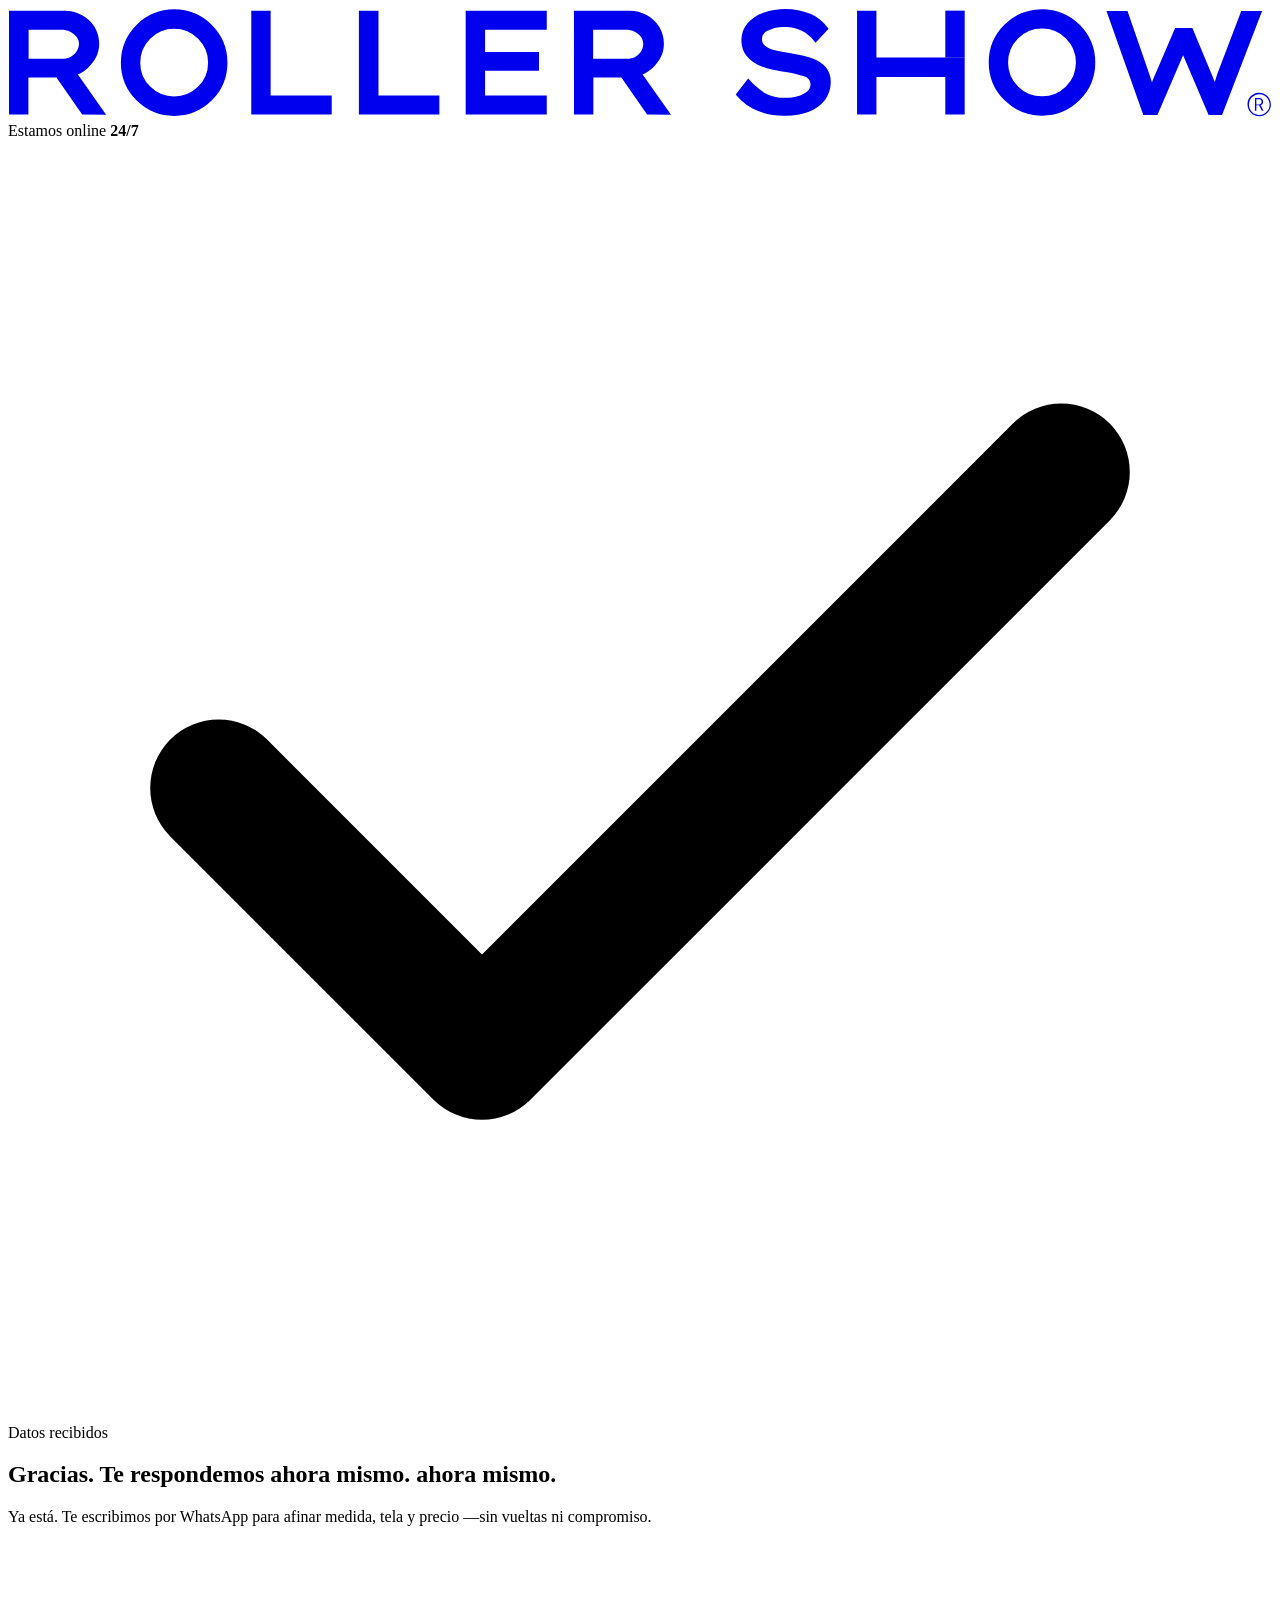
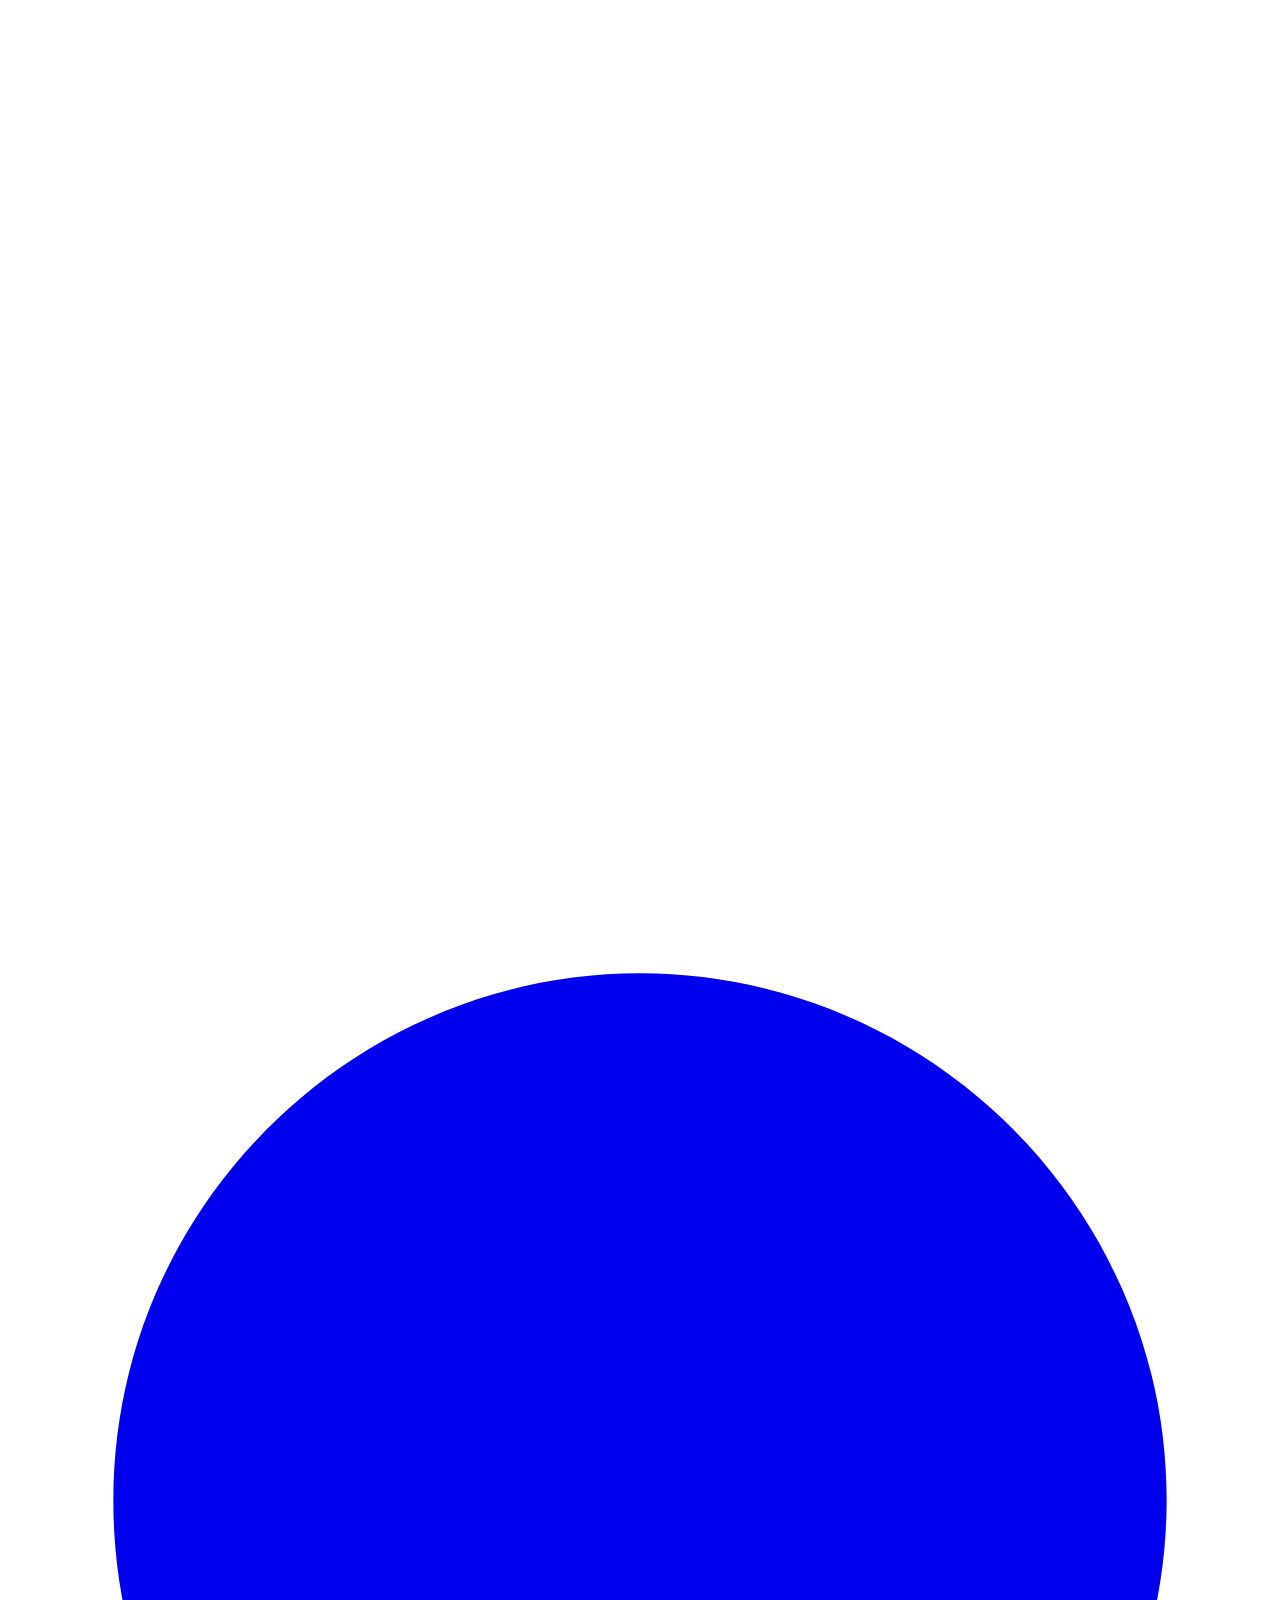
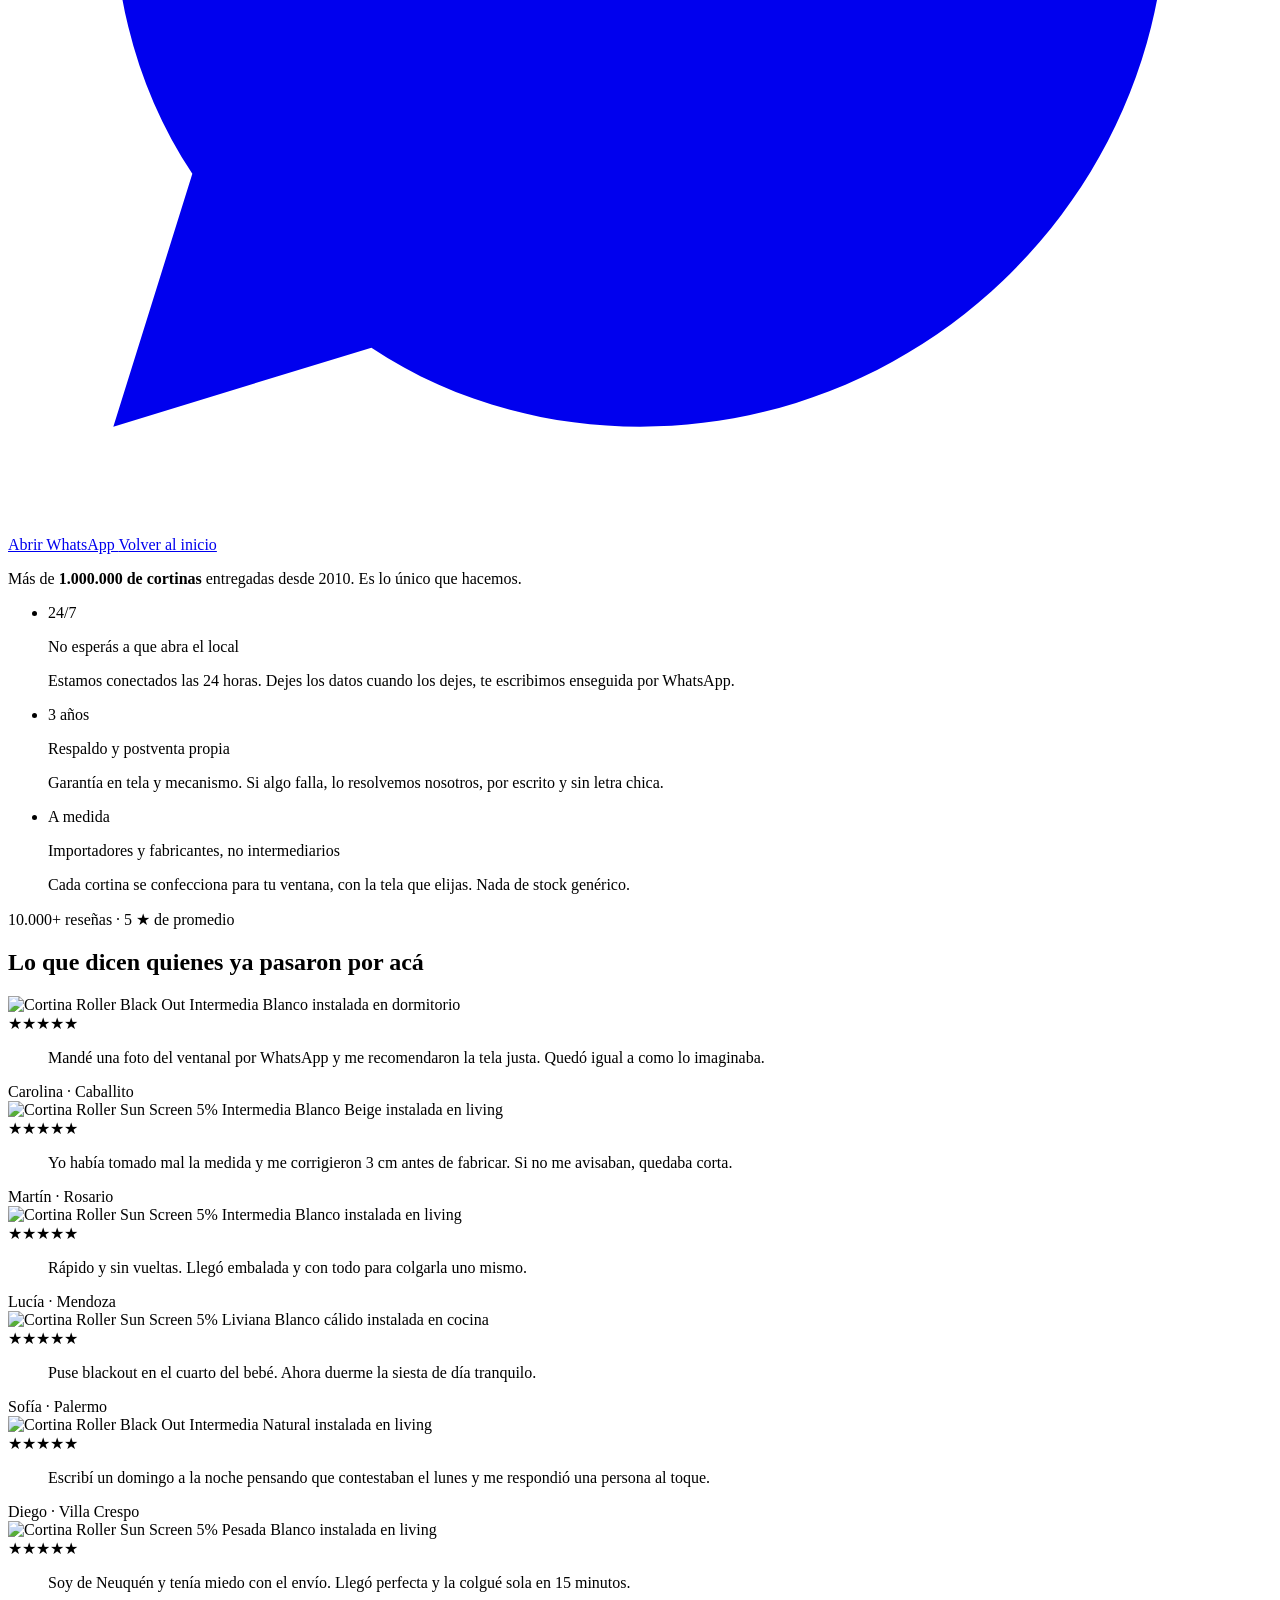
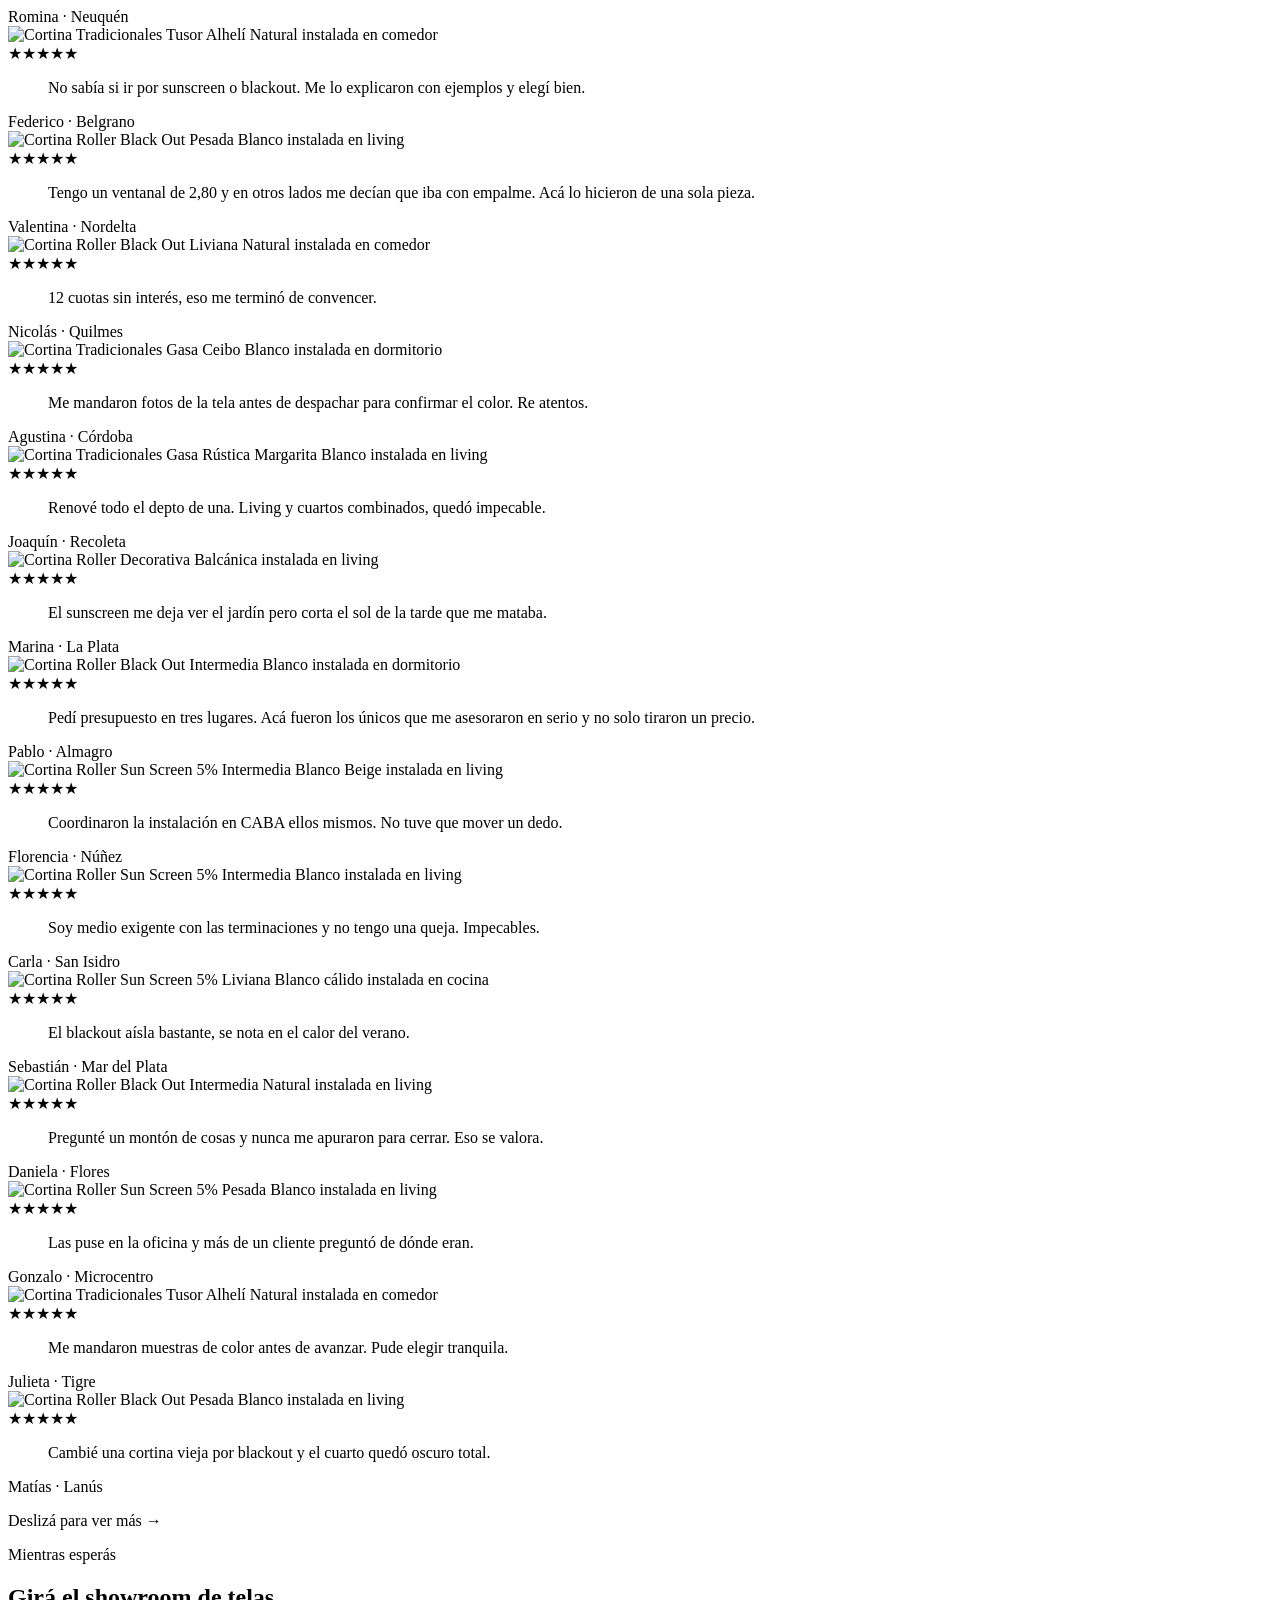
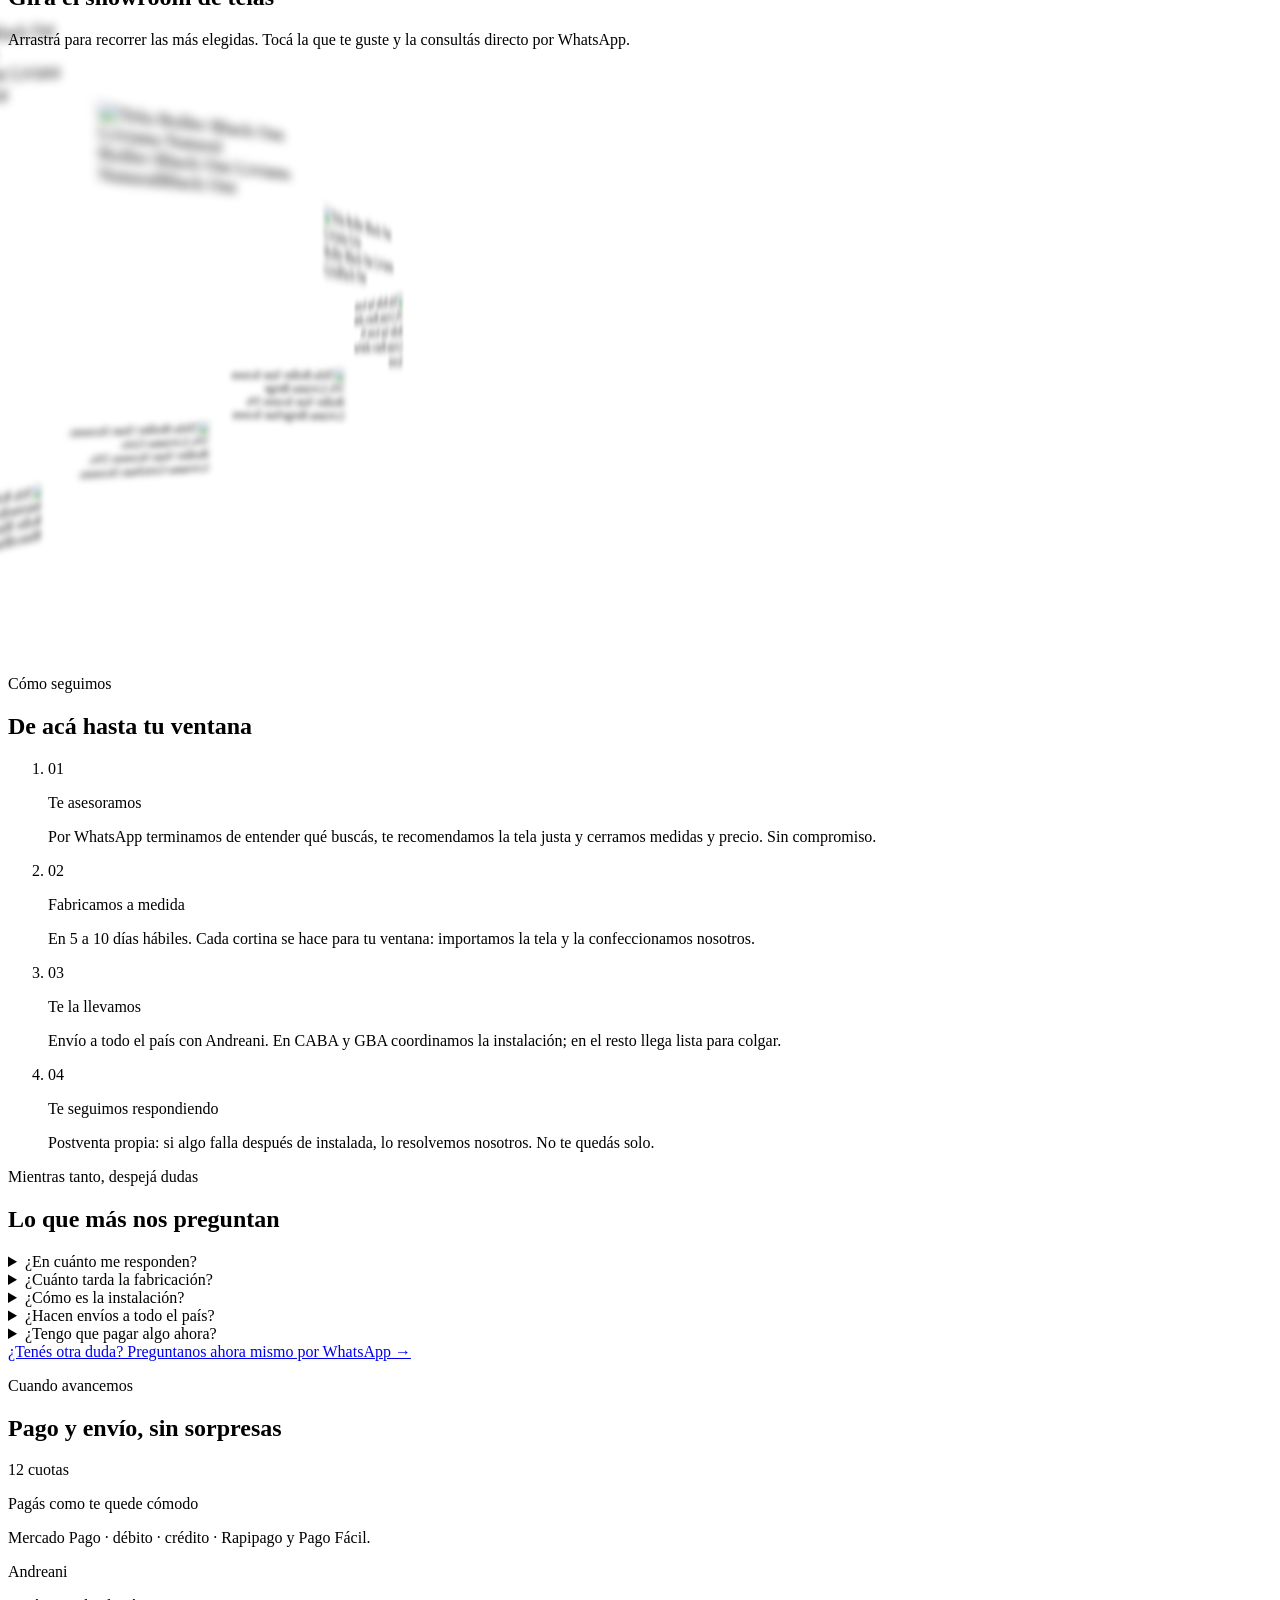
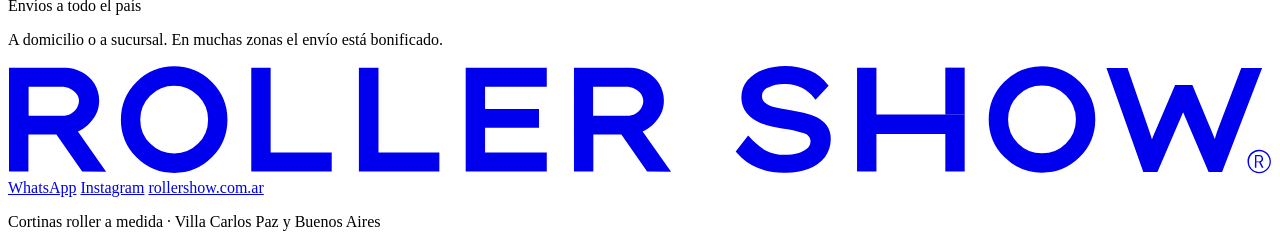
==== commit c15ea0fa: "fix: drag-vs-click en TelasCarousel3D + desktop reviews 3 cards" ====
--- a/index.html
+++ b/index.html
@@ -1,30 +1,30 @@
 <!DOCTYPE html><html lang="es-AR"> <head><meta charset="UTF-8"><meta name="viewport" content="width=device-width, initial-scale=1"><meta name="color-scheme" content="light"><!-- Maqueta en desarrollo: evita que el navegador (sobre todo en mobile)
          sirva una versión vieja cacheada mientras se itera. --><meta http-equiv="Cache-Control" content="no-store, must-revalidate"><meta http-equiv="Pragma" content="no-cache"><link rel="icon" type="image/svg+xml" href="/favicon.svg"><link rel="preconnect" href="https://cdn.rollershow.com.ar"><link rel="preconnect" href="https://fonts.googleapis.com"><link rel="preconnect" href="https://fonts.gstatic.com" crossorigin><!-- Tipografía: el sitio usa Geist + Instrument Serif (masterplan §26);
          las landings con bareLayout traen su propio sistema (Bricolage + Manrope).
-         Se carga solo el set que la página usa — un único <link>, no @import. --><link href="https://fonts.googleapis.com/css2?family=Bricolage+Grotesque:opsz,wght@12..96,400;12..96,500;12..96,600;12..96,700;12..96,800&family=Manrope:wght@400;500;600;700&display=swap" rel="stylesheet"><title>¡Gracias! Te estamos respondiendo por WhatsApp | RollerShow</title><meta name="description" content="Ya tenemos tus datos. Te escribimos por WhatsApp en minutos, a cualquier hora, para afinar tu presupuesto y asesorarte sin compromiso."><link rel="canonical" href="https://www.rollershow.com.ar/gracias"><meta property="og:type" content="website"><meta property="og:title" content="¡Gracias! Te estamos respondiendo por WhatsApp | RollerShow"><meta property="og:description" content="Ya tenemos tus datos. Te escribimos por WhatsApp en minutos, a cualquier hora, para afinar tu presupuesto y asesorarte sin compromiso."><meta property="og:url" content="https://www.rollershow.com.ar/gracias"><meta property="og:image" content="https://www.rollershow.com.ar/assets/og-default.jpg"><meta property="og:site_name" content="RollerShow"><meta property="og:locale" content="es_AR"><meta name="twitter:card" content="summary_large_image"><meta name="twitter:title" content="¡Gracias! Te estamos respondiendo por WhatsApp | RollerShow"><meta name="twitter:description" content="Ya tenemos tus datos. Te escribimos por WhatsApp en minutos, a cualquier hora, para afinar tu presupuesto y asesorarte sin compromiso."><meta name="twitter:image" content="https://www.rollershow.com.ar/assets/og-default.jpg"><!-- Alpine.js para interactividad puntual (mega-menú, modales, before/after, filtros). --><script defer src="https://unpkg.com/alpinejs@3.14.8/dist/cdn.min.js"></script><link rel="stylesheet" href="/rollershow-gracias/_astro/_familia_.DKASA51V.css">
-<link rel="stylesheet" href="/rollershow-gracias/_astro/gracias.D3s_Wufg.css"></head> <body class="min-h-screen flex flex-col bg-bg page-gracias">   <main class="gracias"> <header class="g-top"> <a class="g-brand" href="https://rollershow.com.ar" target="_blank" rel="noopener noreferrer" aria-label="Roller Show"> <svg class="g-brand__logo" viewBox="0 0 600 52" aria-hidden="true"><use href="#rs-logo"></use></svg> </a> <span class="g-online" role="status" aria-live="polite"> <svg class="g-online__icon" viewBox="0 0 24 24" fill="none" stroke="currentColor" stroke-width="2" stroke-linecap="round" stroke-linejoin="round" aria-hidden="true"> <path d="M16 21v-2a4 4 0 0 0-4-4H6a4 4 0 0 0-4 4v2"></path> <circle cx="9" cy="7" r="4"></circle> <path d="M22 21v-2a4 4 0 0 0-3-3.87"></path> <path d="M16 3.13a4 4 0 0 1 0 7.75"></path> </svg> <span class="g-online__text">En línea <b>24/7</b></span> </span> </header> <section class="g-hero"> <!-- Concept A — "se abre la cortina, entra la luz". Las lamas del roller
-           cuelgan en lo alto del hero y se enrollan hacia arriba al scrollear,
-           mientras un sol cálido crece: la luz entrando. Todo con
-           animation-timeline: scroll (compositor, 0 JS). Sin soporte o en
-           prefers-reduced-motion queda abierto y luminoso, estático. --> <div class="g-light" aria-hidden="true"> <span class="g-light__sun"></span> <span class="g-light__blind"> <span class="g-light__slat"></span> <span class="g-light__slat"></span> <span class="g-light__slat"></span> <span class="g-light__slat"></span> <span class="g-light__slat"></span> <span class="g-light__slat"></span> <span class="g-light__slat"></span> </span> </div> <div class="g-hero__intro"> <p class="g-status" role="status"> <svg viewBox="0 0 24 24" fill="none" stroke="currentColor" stroke-width="2.6" stroke-linecap="round" stroke-linejoin="round" aria-hidden="true"><polyline points="20 6 9 17 4 12"></polyline></svg>
+         Se carga solo el set que la página usa — un único <link>, no @import. --><link href="https://fonts.googleapis.com/css2?family=Bricolage+Grotesque:opsz,wght@12..96,400;12..96,500;12..96,600;12..96,700;12..96,800&family=Manrope:wght@400;500;600;700&display=swap" rel="stylesheet"><title>¡Gracias! Te estamos respondiendo por WhatsApp | RollerShow</title><meta name="description" content="Ya tenemos tus datos. Te escribimos por WhatsApp en minutos, a cualquier hora, para afinar tu presupuesto y asesorarte sin compromiso."><link rel="canonical" href="https://www.rollershow.com.ar/gracias"><meta property="og:type" content="website"><meta property="og:title" content="¡Gracias! Te estamos respondiendo por WhatsApp | RollerShow"><meta property="og:description" content="Ya tenemos tus datos. Te escribimos por WhatsApp en minutos, a cualquier hora, para afinar tu presupuesto y asesorarte sin compromiso."><meta property="og:url" content="https://www.rollershow.com.ar/gracias"><meta property="og:image" content="https://www.rollershow.com.ar/assets/og-default.jpg"><meta property="og:site_name" content="RollerShow"><meta property="og:locale" content="es_AR"><meta name="twitter:card" content="summary_large_image"><meta name="twitter:title" content="¡Gracias! Te estamos respondiendo por WhatsApp | RollerShow"><meta name="twitter:description" content="Ya tenemos tus datos. Te escribimos por WhatsApp en minutos, a cualquier hora, para afinar tu presupuesto y asesorarte sin compromiso."><meta name="twitter:image" content="https://www.rollershow.com.ar/assets/og-default.jpg"><!-- Alpine.js para interactividad puntual (mega-menú, modales, before/after, filtros). --><script defer src="https://unpkg.com/alpinejs@3.14.8/dist/cdn.min.js"></script><link rel="stylesheet" href="/rollershow-gracias/_astro/_familia_.bE-k-vvw.css">
+<link rel="stylesheet" href="/rollershow-gracias/_astro/gracias.C9Tplqex.css"></head> <body class="min-h-screen flex flex-col bg-bg page-gracias">   <main class="gracias"> <!-- Capa de luz cálida FIJA en la zona superior del viewport. Su forma
+         muta suave manejada por el scroll (animation-timeline: scroll): bajás
+         y morfea, subís y vuelve. Compositor, 0 JS. Degrada estática. --> <div class="g-aurora" aria-hidden="true"> <span class="g-aurora__blob g-aurora__blob--1"></span> <span class="g-aurora__blob g-aurora__blob--2"></span> </div> <header class="g-top"> <a class="g-brand" href="https://rollershow.com.ar" target="_blank" rel="noopener noreferrer" aria-label="Roller Show"> <svg class="g-brand__logo" viewBox="0 0 600 52" aria-hidden="true"><use href="#rs-logo"></use></svg> </a> <span class="g-online" role="status" aria-live="polite">Estamos online <b>24/7</b> </span> </header> <section class="g-hero"> <div class="g-hero__intro"> <p class="g-status" role="status"> <svg viewBox="0 0 24 24" fill="none" stroke="currentColor" stroke-width="2.6" stroke-linecap="round" stroke-linejoin="round" aria-hidden="true"><polyline points="20 6 9 17 4 12"></polyline></svg>
 Datos recibidos
 </p> <h1 class="g-title"> <span class="g-title__line">Gracias<span class="g-title__dot">.</span></span> <span class="g-title__line g-title__line--soft">
 Te respondemos
 <span class="g-title__break"></span> <span class="g-title__hl" aria-hidden="true"> <span class="g-title__hl-bg"></span> <span class="g-title__hl-fg">ahora mismo.</span> </span><span class="visually-hidden">ahora mismo.</span> </span> </h1> <p class="g-lead">
-Ya tenemos lo que necesitábamos para arrancar. En un minuto te escribimos
-        por <b>WhatsApp</b>: terminamos de entender qué buscás, ajustamos la medida
-        y la tela, y te pasamos el precio. Sin vueltas y sin compromiso.
-</p> </div><!-- /.g-hero__intro --> <!-- Status stepper: el patrón de Stripe/Vercel/Linear para post-submit.
-           Honesto, sin chat fake; el cliente entiende en qué paso está. --> <ol class="g-steps" aria-label="Qué sigue"> <li class="g-step g-step--done"> <span class="g-step__mark" aria-hidden="true"> <svg viewBox="0 0 24 24" fill="none" stroke="currentColor" stroke-width="3" stroke-linecap="round" stroke-linejoin="round"><polyline points="20 6 9 17 4 12"></polyline></svg> </span> <span class="g-step__body"> <b>Completaste tus datos</b> <small>Hace unos segundos</small> </span> </li> <li class="g-step g-step--active"> <span class="g-step__mark" aria-hidden="true"> <span class="g-step__spin"></span> </span> <span class="g-step__body"> <b>Estamos armando tu presupuesto</b> <small>Ahora mismo</small> </span> </li> <li class="g-step"> <span class="g-step__mark" aria-hidden="true"> <svg viewBox="0 0 24 24" fill="currentColor" aria-hidden="true"><path d="M17.5 14.4c-.3-.1-1.7-.8-2-.9-.3-.1-.5-.1-.7.2-.2.3-.7.9-.9 1.1-.2.2-.3.2-.6.1-.3-.1-1.2-.4-2.2-1.4-.8-.7-1.4-1.6-1.5-1.9-.2-.3 0-.5.1-.6.1-.1.3-.3.4-.5.1-.2.2-.3.2-.5.1-.2 0-.4 0-.5-.1-.1-.7-1.6-.9-2.2-.2-.6-.5-.5-.7-.5h-.6c-.2 0-.5.1-.8.4-.3.3-1 1-1 2.5s1 2.9 1.2 3.1c.1.2 2 3.1 4.9 4.3 2.9 1.2 2.9.8 3.4.7.5-.1 1.7-.7 1.9-1.3.2-.6.2-1.2.2-1.3-.1-.1-.3-.2-.6-.3zM12 2C6.5 2 2 6.5 2 12c0 1.9.5 3.7 1.5 5.2L2 22l4.9-1.5C8.4 21.5 10.2 22 12 22c5.5 0 10-4.5 10-10S17.5 2 12 2z"></path></svg> </span> <span class="g-step__body"> <b>Te escribimos por WhatsApp</b> <small>En ~1 minuto · afinamos y te pasamos el precio</small> </span> </li> </ol> <div class="g-hero__actions"> <div class="g-cta"> <a class="g-btn g-btn--primary" href="https://wa.me/5491140813223?text=Hola%2C%20acabo%20de%20completar%20mis%20datos%20para%20una%20cotizaci%C3%B3n." target="_blank" rel="noopener noreferrer" id="gWhatsAppLink"> <svg viewBox="0 0 24 24" fill="currentColor" aria-hidden="true"><path d="M17.5 14.4c-.3-.1-1.7-.8-2-.9-.3-.1-.5-.1-.7.2-.2.3-.7.9-.9 1.1-.2.2-.3.2-.6.1-.3-.1-1.2-.4-2.2-1.4-.8-.7-1.4-1.6-1.5-1.9-.2-.3 0-.5.1-.6.1-.1.3-.3.4-.5.1-.2.2-.3.2-.5.1-.2 0-.4 0-.5-.1-.1-.7-1.6-.9-2.2-.2-.6-.5-.5-.7-.5h-.6c-.2 0-.5.1-.8.4-.3.3-1 1-1 2.5s1 2.9 1.2 3.1c.1.2 2 3.1 4.9 4.3 2.9 1.2 2.9.8 3.4.7.5-.1 1.7-.7 1.9-1.3.2-.6.2-1.2.2-1.3-.1-.1-.3-.2-.6-.3zM12 2C6.5 2 2 6.5 2 12c0 1.9.5 3.7 1.5 5.2L2 22l4.9-1.5C8.4 21.5 10.2 22 12 22c5.5 0 10-4.5 10-10S17.5 2 12 2z"></path></svg>
+Ya está. Te escribimos por WhatsApp para afinar medida, tela y precio
+        —sin vueltas ni compromiso.
+</p> </div><!-- /.g-hero__intro --> <!-- Estado en vivo (React island): timer real corriendo + progreso +
+           entrada escalonada. El detalle interactivo "vivo" del primer fold. --> <style>astro-island,astro-slot,astro-static-slot{display:contents}</style><script>(()=>{var e=async t=>{await(await t())()};(self.Astro||(self.Astro={})).load=e;window.dispatchEvent(new Event("astro:load"));})();;(()=>{var A=Object.defineProperty;var g=(i,o,a)=>o in i?A(i,o,{enumerable:!0,configurable:!0,writable:!0,value:a}):i[o]=a;var d=(i,o,a)=>g(i,typeof o!="symbol"?o+"":o,a);{let i={0:t=>m(t),1:t=>a(t),2:t=>new RegExp(t),3:t=>new Date(t),4:t=>new Map(a(t)),5:t=>new Set(a(t)),6:t=>BigInt(t),7:t=>new URL(t),8:t=>new Uint8Array(t),9:t=>new Uint16Array(t),10:t=>new Uint32Array(t),11:t=>1/0*t},o=t=>{let[l,e]=t;return l in i?i[l](e):void 0},a=t=>t.map(o),m=t=>typeof t!="object"||t===null?t:Object.fromEntries(Object.entries(t).map(([l,e])=>[l,o(e)]));class y extends HTMLElement{constructor(){super(...arguments);d(this,"Component");d(this,"hydrator");d(this,"hydrate",async()=>{var b;if(!this.hydrator||!this.isConnected)return;let e=(b=this.parentElement)==null?void 0:b.closest("astro-island[ssr]");if(e){e.addEventListener("astro:hydrate",this.hydrate,{once:!0});return}let c=this.querySelectorAll("astro-slot"),n={},h=this.querySelectorAll("template[data-astro-template]");for(let r of h){let s=r.closest(this.tagName);s!=null&&s.isSameNode(this)&&(n[r.getAttribute("data-astro-template")||"default"]=r.innerHTML,r.remove())}for(let r of c){let s=r.closest(this.tagName);s!=null&&s.isSameNode(this)&&(n[r.getAttribute("name")||"default"]=r.innerHTML)}let p;try{p=this.hasAttribute("props")?m(JSON.parse(this.getAttribute("props"))):{}}catch(r){let s=this.getAttribute("component-url")||"<unknown>",v=this.getAttribute("component-export");throw v&&(s+=` (export ${v})`),console.error(`[hydrate] Error parsing props for component ${s}`,this.getAttribute("props"),r),r}let u;await this.hydrator(this)(this.Component,p,n,{client:this.getAttribute("client")}),this.removeAttribute("ssr"),this.dispatchEvent(new CustomEvent("astro:hydrate"))});d(this,"unmount",()=>{this.isConnected||this.dispatchEvent(new CustomEvent("astro:unmount"))})}disconnectedCallback(){document.removeEventListener("astro:after-swap",this.unmount),document.addEventListener("astro:after-swap",this.unmount,{once:!0})}connectedCallback(){if(!this.hasAttribute("await-children")||document.readyState==="interactive"||document.readyState==="complete")this.childrenConnectedCallback();else{let e=()=>{document.removeEventListener("DOMContentLoaded",e),c.disconnect(),this.childrenConnectedCallback()},c=new MutationObserver(()=>{var n;((n=this.lastChild)==null?void 0:n.nodeType)===Node.COMMENT_NODE&&this.lastChild.nodeValue==="astro:end"&&(this.lastChild.remove(),e())});c.observe(this,{childList:!0}),document.addEventListener("DOMContentLoaded",e)}}async childrenConnectedCallback(){let e=this.getAttribute("before-hydration-url");e&&await import(e),this.start()}async start(){let e=JSON.parse(this.getAttribute("opts")),c=this.getAttribute("client");if(Astro[c]===void 0){window.addEventListener(`astro:${c}`,()=>this.start(),{once:!0});return}try{await Astro[c](async()=>{let n=this.getAttribute("renderer-url"),[h,{default:p}]=await Promise.all([import(this.getAttribute("component-url")),n?import(n):()=>()=>{}]),u=this.getAttribute("component-export")||"default";if(!u.includes("."))this.Component=h[u];else{this.Component=h;for(let f of u.split("."))this.Component=this.Component[f]}return this.hydrator=p,this.hydrate},e,this)}catch(n){console.error(`[astro-island] Error hydrating ${this.getAttribute("component-url")}`,n)}}attributeChangedCallback(){this.hydrate()}}d(y,"observedAttributes",["props"]),customElements.get("astro-island")||customElements.define("astro-island",y)}})();</script><astro-island uid="1gVqiV" prefix="r0" component-url="/rollershow-gracias/_astro/HeroLiveStatus.q9fBPxdK.js" component-export="default" renderer-url="/rollershow-gracias/_astro/client.DrE9CFQR.js" props="{}" ssr="" client="load" opts="{&quot;name&quot;:&quot;HeroLiveStatus&quot;,&quot;value&quot;:true}" await-children=""><ol class="g-steps" aria-label="Qué sigue"><li class="g-step g-step--done" style="opacity:0;transform:translateY(10px)"><span class="g-step__mark" aria-hidden="true"><svg viewBox="0 0 24 24" fill="none" stroke="currentColor" stroke-width="3" stroke-linecap="round" stroke-linejoin="round"><polyline points="20 6 9 17 4 12"></polyline></svg></span><span class="g-step__body"><b>Recibimos tus datos</b><small>Hace <!-- -->0:00</small></span></li><li class="g-step g-step--active" style="opacity:0;transform:translateY(10px)"><span class="g-step__mark" aria-hidden="true"><span class="g-step__spin"></span></span><span class="g-step__body"><b>Armamos tu presupuesto</b><span class="g-step__bar" aria-hidden="true"><span class="g-step__bar-fill" style="width:8%"></span></span></span></li><li class="g-step" style="opacity:0;transform:translateY(10px)"><span class="g-step__mark" aria-hidden="true"><svg viewBox="0 0 24 24" fill="currentColor" aria-hidden="true"><path d="M17.5 14.4c-.3-.1-1.7-.8-2-.9-.3-.1-.5-.1-.7.2-.2.3-.7.9-.9 1.1-.2.2-.3.2-.6.1-.3-.1-1.2-.4-2.2-1.4-.8-.7-1.4-1.6-1.5-1.9-.2-.3 0-.5.1-.6.1-.1.3-.3.4-.5.1-.2.2-.3.2-.5.1-.2 0-.4 0-.5-.1-.1-.7-1.6-.9-2.2-.2-.6-.5-.5-.7-.5h-.6c-.2 0-.5.1-.8.4-.3.3-1 1-1 2.5s1 2.9 1.2 3.1c.1.2 2 3.1 4.9 4.3 2.9 1.2 2.9.8 3.4.7.5-.1 1.7-.7 1.9-1.3.2-.6.2-1.2.2-1.3-.1-.1-.3-.2-.6-.3zM12 2C6.5 2 2 6.5 2 12c0 1.9.5 3.7 1.5 5.2L2 22l4.9-1.5C8.4 21.5 10.2 22 12 22c5.5 0 10-4.5 10-10S17.5 2 12 2z"></path></svg></span><span class="g-step__body"><b>Te escribimos por WhatsApp</b><small>En ~1 min</small></span></li></ol><!--astro:end--></astro-island> <div class="g-hero__actions"> <div class="g-cta"> <a class="g-btn g-btn--primary" href="https://wa.me/5491140813223?text=Hola%2C%20acabo%20de%20completar%20mis%20datos%20para%20una%20cotizaci%C3%B3n." target="_blank" rel="noopener noreferrer" id="gWhatsAppLink"> <svg viewBox="0 0 24 24" fill="currentColor" aria-hidden="true"><path d="M17.5 14.4c-.3-.1-1.7-.8-2-.9-.3-.1-.5-.1-.7.2-.2.3-.7.9-.9 1.1-.2.2-.3.2-.6.1-.3-.1-1.2-.4-2.2-1.4-.8-.7-1.4-1.6-1.5-1.9-.2-.3 0-.5.1-.6.1-.1.3-.3.4-.5.1-.2.2-.3.2-.5.1-.2 0-.4 0-.5-.1-.1-.7-1.6-.9-2.2-.2-.6-.5-.5-.7-.5h-.6c-.2 0-.5.1-.8.4-.3.3-1 1-1 2.5s1 2.9 1.2 3.1c.1.2 2 3.1 4.9 4.3 2.9 1.2 2.9.8 3.4.7.5-.1 1.7-.7 1.9-1.3.2-.6.2-1.2.2-1.3-.1-.1-.3-.2-.6-.3zM12 2C6.5 2 2 6.5 2 12c0 1.9.5 3.7 1.5 5.2L2 22l4.9-1.5C8.4 21.5 10.2 22 12 22c5.5 0 10-4.5 10-10S17.5 2 12 2z"></path></svg>
 Abrir WhatsApp
-</a> <a class="g-btn g-btn--ghost" href="https://rollershow.com.ar" target="_blank" rel="noopener noreferrer">Volver al inicio</a> </div> <p class="g-meta">
-Tiempo promedio de respuesta: <b>~1 min</b><span class="g-meta__sep">·</span><span>Respondemos las 24 horas</span> </p> </div><!-- /.g-hero__actions --> </section> <!-- Banda de prueba social — cifras grandes con count-up al entrar en
-         viewport. Autoridad instantánea mientras el lead espera el WhatsApp. --> <section class="g-figures reveal" aria-label="RollerShow en números"> <ul class="g-figs"> <li class="g-fig"> <span class="g-fig__num" data-count="1000000" data-suffix="+">0</span> <span class="g-fig__lbl">Cortinas entregadas</span> </li> <li class="g-fig"> <span class="g-fig__num" data-count="16" data-suffix=" años">0</span> <span class="g-fig__lbl">Fabricando, desde 2010</span> </li> <li class="g-fig"> <span class="g-fig__num" data-count="10000" data-suffix="+">0</span> <span class="g-fig__lbl">Reseñas positivas</span> </li> <li class="g-fig"> <span class="g-fig__num" data-count="240" data-suffix="K+">0</span> <span class="g-fig__lbl">Comunidad en Instagram</span> </li> </ul> </section> <section class="g-meanwhile reveal"> <p class="g-eyebrow">Mientras te escribimos</p> <ul class="g-reassure"> <li class="g-reassure__item"> <span class="g-reassure__ic" aria-hidden="true"> <!-- Custom: reloj con el dato adentro — atención 24 hs --> <svg viewBox="0 0 24 24" fill="none" stroke="currentColor" stroke-width="2" stroke-linecap="round" stroke-linejoin="round"><circle cx="12" cy="12" r="9"></circle><path d="M12 3v1.8M21 12h-1.8M12 21v-1.8M3 12h1.8"></path><text class="g-icnum" x="12" y="14.8" text-anchor="middle">24</text></svg> </span> <div class="g-reassure__txt"> <p class="g-reassure__h">Te respondemos al instante, a cualquier hora</p> <p class="g-reassure__p">Estamos conectados <b>las 24 horas</b>: dejes los datos cuando los dejes, te escribimos enseguida por WhatsApp. No esperás a que abra el local.</p> </div> </li> <li class="g-reassure__item"> <span class="g-reassure__ic" aria-hidden="true"> <!-- Custom: la cortina roller — tubo, tela y tirador. El objeto de la marca. --> <svg viewBox="0 0 24 24" fill="none" stroke="currentColor" stroke-width="2" stroke-linecap="round" stroke-linejoin="round"><rect x="3" y="3.5" width="18" height="3.5" rx="1.75"></rect><path d="M6 7v7.5h12V7"></path><path d="M12 14.5v2.5"></path><circle cx="12" cy="19" r="1.4"></circle></svg> </span> <div class="g-reassure__txt"> <p class="g-reassure__h">Importadores y fabricantes desde 2010</p> <p class="g-reassure__p">Más de <b>1.000.000 de cortinas</b> entregadas. No somos una marca nueva probando el rubro: es lo único que hacemos.</p> </div> </li> <li class="g-reassure__item"> <span class="g-reassure__ic" aria-hidden="true"> <!-- Custom: escudo con el 3 — años de garantía, dato concreto --> <svg viewBox="0 0 24 24" fill="none" stroke="currentColor" stroke-width="2" stroke-linecap="round" stroke-linejoin="round"><path d="M12 21.5s7.5-3.6 7.5-9.5V5.2L12 2.5 4.5 5.2V12c0 5.9 7.5 9.5 7.5 9.5z"></path><text class="g-icnum" x="12" y="14.6" text-anchor="middle">3</text></svg> </span> <div class="g-reassure__txt"> <p class="g-reassure__h">Garantía de hasta 3 años en tela y mecanismo</p> <p class="g-reassure__p">Si algo falla, lo resolvemos. Te lo dejamos por escrito junto con la cotización, sin letra chica.</p> </div> </li> <li class="g-reassure__item"> <span class="g-reassure__ic" aria-hidden="true"> <!-- Custom: el tornillo — "con tarugos y tornillos", literal --> <svg viewBox="0 0 24 24" fill="none" stroke="currentColor" stroke-width="2" stroke-linecap="round" stroke-linejoin="round"><circle cx="12" cy="5" r="2.6"></circle><path d="M10.6 3.6l2.8 2.8"></path><path d="M10.4 9.5h3.2L12 20.5l-1.6-11z"></path><path d="M10.7 12h2.6M11 14.7h2M11.3 17.3h1.4"></path></svg> </span> <div class="g-reassure__txt"> <p class="g-reassure__h">Llega lista para instalar</p> <p class="g-reassure__p">Con tarugos, tornillos e instructivo paso a paso. En CABA y GBA coordinamos la instalación con vos.</p> </div> </li> </ul> </section> <section class="g-telas reveal" aria-label="Telas más elegidas"> <div class="g-telas__head"> <p class="g-eyebrow">Mientras esperás</p> <h2 class="g-telas__title">Mirá las telas más elegidas</h2> <p class="g-telas__sub">Tocá la que te guste y consultala directo por WhatsApp. Así arrancamos la charla con algo concreto en mano.</p> </div> <div class="g-telas__rail"> <a class="g-tela" href="https://wa.me/5491140813223?text=Hola!%20Vi%20la%20tela%20Roller%20Black%20Out%20Liviana%20Blanco%20en%20la%20web%20y%20me%20interesa%20para%20mi%20cotizaci%C3%B3n." target="_blank" rel="noopener noreferrer"> <div class="g-tela__photo"> <img src="https://cdn.rollershow.com.ar/telas/1746-black-out-liviana-blanco.1.jpg?width=850&auto=webp" alt="Tela Roller Black Out Liviana Blanco" loading="lazy" decoding="async"> <span class="g-tela__tag">Black Out</span> </div> <p class="g-tela__name">Roller Black Out Liviana Blanco</p> <span class="g-tela__cta">Consultar por esta <span aria-hidden="true">→</span></span> </a><a class="g-tela" href="https://wa.me/5491140813223?text=Hola!%20Vi%20la%20tela%20Roller%20Black%20Out%20Liviana%20Natural%20en%20la%20web%20y%20me%20interesa%20para%20mi%20cotizaci%C3%B3n." target="_blank" rel="noopener noreferrer"> <div class="g-tela__photo"> <img src="https://cdn.rollershow.com.ar/telas/black-out-liviana-natural.1.jpg?width=850&auto=webp" alt="Tela Roller Black Out Liviana Natural" loading="lazy" decoding="async"> <span class="g-tela__tag">Black Out</span> </div> <p class="g-tela__name">Roller Black Out Liviana Natural</p> <span class="g-tela__cta">Consultar por esta <span aria-hidden="true">→</span></span> </a><a class="g-tela" href="https://wa.me/5491140813223?text=Hola!%20Vi%20la%20tela%20Roller%20Black%20Out%20Liviana%20Gris%20en%20la%20web%20y%20me%20interesa%20para%20mi%20cotizaci%C3%B3n." target="_blank" rel="noopener noreferrer"> <div class="g-tela__photo"> <img src="https://cdn.rollershow.com.ar/telas/black-out-liviana-gris.1.jpg?width=850&auto=webp" alt="Tela Roller Black Out Liviana Gris" loading="lazy" decoding="async"> <span class="g-tela__tag">Black Out</span> </div> <p class="g-tela__name">Roller Black Out Liviana Gris</p> <span class="g-tela__cta">Consultar por esta <span aria-hidden="true">→</span></span> </a><a class="g-tela" href="https://wa.me/5491140813223?text=Hola!%20Vi%20la%20tela%20Roller%20Sun%20Screen%205%25%20Liviana%20Blanco%20c%C3%A1lido%20en%20la%20web%20y%20me%20interesa%20para%20mi%20cotizaci%C3%B3n." target="_blank" rel="noopener noreferrer"> <div class="g-tela__photo"> <img src="https://cdn.rollershow.com.ar/telas/1755-sun-screen-5-liviana-blanco-calido.1.jpg?width=850&auto=webp" alt="Tela Roller Sun Screen 5% Liviana Blanco cálido" loading="lazy" decoding="async"> <span class="g-tela__tag">Sun Screen</span> </div> <p class="g-tela__name">Roller Sun Screen 5% Liviana Blanco cálido</p> <span class="g-tela__cta">Consultar por esta <span aria-hidden="true">→</span></span> </a><a class="g-tela" href="https://wa.me/5491140813223?text=Hola!%20Vi%20la%20tela%20Roller%20Sun%20Screen%205%25%20Liviana%20Beige%20en%20la%20web%20y%20me%20interesa%20para%20mi%20cotizaci%C3%B3n." target="_blank" rel="noopener noreferrer"> <div class="g-tela__photo"> <img src="https://cdn.rollershow.com.ar/telas/sun-screen-5-liviana-beige.1.jpg?width=850&auto=webp" alt="Tela Roller Sun Screen 5% Liviana Beige" loading="lazy" decoding="async"> <span class="g-tela__tag">Sun Screen</span> </div> <p class="g-tela__name">Roller Sun Screen 5% Liviana Beige</p> <span class="g-tela__cta">Consultar por esta <span aria-hidden="true">→</span></span> </a><a class="g-tela" href="https://wa.me/5491140813223?text=Hola!%20Vi%20la%20tela%20Roller%20Sun%20Screen%205%25%20Liviana%20Gris%20en%20la%20web%20y%20me%20interesa%20para%20mi%20cotizaci%C3%B3n." target="_blank" rel="noopener noreferrer"> <div class="g-tela__photo"> <img src="https://cdn.rollershow.com.ar/telas/sun-screen-5-liviana-gris-beige.1.jpg?width=850&auto=webp" alt="Tela Roller Sun Screen 5% Liviana Gris" loading="lazy" decoding="async"> <span class="g-tela__tag">Sun Screen</span> </div> <p class="g-tela__name">Roller Sun Screen 5% Liviana Gris</p> <span class="g-tela__cta">Consultar por esta <span aria-hidden="true">→</span></span> </a><a class="g-tela" href="https://wa.me/5491140813223?text=Hola!%20Vi%20la%20tela%20Roller%20Black%20Out%20Intermedia%20Blanco%20en%20la%20web%20y%20me%20interesa%20para%20mi%20cotizaci%C3%B3n." target="_blank" rel="noopener noreferrer"> <div class="g-tela__photo"> <img src="https://cdn.rollershow.com.ar/telas/black-out-intermedia-blanco.1.jpg?width=850&auto=webp" alt="Tela Roller Black Out Intermedia Blanco" loading="lazy" decoding="async"> <span class="g-tela__tag">Black Out</span> </div> <p class="g-tela__name">Roller Black Out Intermedia Blanco</p> <span class="g-tela__cta">Consultar por esta <span aria-hidden="true">→</span></span> </a><a class="g-tela" href="https://wa.me/5491140813223?text=Hola!%20Vi%20la%20tela%20Roller%20Black%20Out%20Intermedia%20Natural%20en%20la%20web%20y%20me%20interesa%20para%20mi%20cotizaci%C3%B3n." target="_blank" rel="noopener noreferrer"> <div class="g-tela__photo"> <img src="https://cdn.rollershow.com.ar/telas/black-out-intermedia-natural.1.jpg?width=850&auto=webp" alt="Tela Roller Black Out Intermedia Natural" loading="lazy" decoding="async"> <span class="g-tela__tag">Black Out</span> </div> <p class="g-tela__name">Roller Black Out Intermedia Natural</p> <span class="g-tela__cta">Consultar por esta <span aria-hidden="true">→</span></span> </a> </div> </section> <section class="g-strip" aria-label="Últimas instalaciones reales"> <p class="g-eyebrow">Últimas instalaciones</p> <div class="g-strip__rail"> <div class="g-strip__track"> <figure class="g-strip__item"> <div class="g-strip__photo"> <img src="https://cdn.rollershow.com.ar/fotos/black-out-intermedia-blanco-335.jpg?width=400&auto=webp" alt="Instalación en dormitorio: cortina Roller Black Out Intermedia Blanco" loading="lazy" decoding="async"> </div> <figcaption class="g-strip__cap"> <b>Dormitorio</b> <span>Roller Black Out Intermedia Blanco</span> </figcaption> </figure><figure class="g-strip__item"> <div class="g-strip__photo"> <img src="https://cdn.rollershow.com.ar/fotos/foto-whatsapp-sun-screen-5-intermedia-beige-snow-487.jpg?width=400&auto=webp" alt="Instalación en living: cortina Roller Sun Screen 5% Intermedia Blanco Beige" loading="lazy" decoding="async"> </div> <figcaption class="g-strip__cap"> <b>Living</b> <span>Roller Sun Screen 5% Intermedia Blanco Beige</span> </figcaption> </figure><figure class="g-strip__item"> <div class="g-strip__photo"> <img src="https://cdn.rollershow.com.ar/fotos/foto-whatsapp-sun-screen-5-intermedia-blanco-snow-471.jpg?width=400&auto=webp" alt="Instalación en living: cortina Roller Sun Screen 5% Intermedia Blanco" loading="lazy" decoding="async"> </div> <figcaption class="g-strip__cap"> <b>Living</b> <span>Roller Sun Screen 5% Intermedia Blanco</span> </figcaption> </figure><figure class="g-strip__item"> <div class="g-strip__photo"> <img src="https://cdn.rollershow.com.ar/fotos/foto-whatsapp-sun-screen-5-liviana-blanco-calido-439.jpg?width=400&auto=webp" alt="Instalación en cocina: cortina Roller Sun Screen 5% Liviana Blanco cálido" loading="lazy" decoding="async"> </div> <figcaption class="g-strip__cap"> <b>Cocina</b> <span>Roller Sun Screen 5% Liviana Blanco cálido</span> </figcaption> </figure><figure class="g-strip__item"> <div class="g-strip__photo"> <img src="https://cdn.rollershow.com.ar/fotos/foto-vendedor-black-out-intermedia-natural-412.jpg?width=400&auto=webp" alt="Instalación en living: cortina Roller Black Out Intermedia Natural" loading="lazy" decoding="async"> </div> <figcaption class="g-strip__cap"> <b>Living</b> <span>Roller Black Out Intermedia Natural</span> </figcaption> </figure><figure class="g-strip__item"> <div class="g-strip__photo"> <img src="https://cdn.rollershow.com.ar/fotos/foto-vendedor-sun-screen-5-pesada-blanco-398.jpg?width=400&auto=webp" alt="Instalación en living: cortina Roller Sun Screen 5% Pesada Blanco" loading="lazy" decoding="async"> </div> <figcaption class="g-strip__cap"> <b>Living</b> <span>Roller Sun Screen 5% Pesada Blanco</span> </figcaption> </figure><figure class="g-strip__item"> <div class="g-strip__photo"> <img src="https://cdn.rollershow.com.ar/fotos/foto-vendedor-tusor-alhel-natural-379.jpg?width=400&auto=webp" alt="Instalación en comedor: cortina Tradicionales Tusor Alhelí Natural" loading="lazy" decoding="async"> </div> <figcaption class="g-strip__cap"> <b>Comedor</b> <span>Tradicionales Tusor Alhelí Natural</span> </figcaption> </figure><figure class="g-strip__item"> <div class="g-strip__photo"> <img src="https://cdn.rollershow.com.ar/fotos/foto-whatsapp-black-out-pesada-blanco-437.jpg?width=400&auto=webp" alt="Instalación en living: cortina Roller Black Out Pesada Blanco" loading="lazy" decoding="async"> </div> <figcaption class="g-strip__cap"> <b>Living</b> <span>Roller Black Out Pesada Blanco</span> </figcaption> </figure><figure class="g-strip__item"> <div class="g-strip__photo"> <img src="https://cdn.rollershow.com.ar/fotos/black-out-liviana-natural-309.jpg?width=400&auto=webp" alt="Instalación en comedor: cortina Roller Black Out Liviana Natural" loading="lazy" decoding="async"> </div> <figcaption class="g-strip__cap"> <b>Comedor</b> <span>Roller Black Out Liviana Natural</span> </figcaption> </figure><figure class="g-strip__item"> <div class="g-strip__photo"> <img src="https://cdn.rollershow.com.ar/fotos/foto-whatsapp-gasa-ceibo-blanco-701.jpg?width=400&auto=webp" alt="Instalación en dormitorio: cortina Tradicionales Gasa Ceibo Blanco" loading="lazy" decoding="async"> </div> <figcaption class="g-strip__cap"> <b>Dormitorio</b> <span>Tradicionales Gasa Ceibo Blanco</span> </figcaption> </figure><figure class="g-strip__item"> <div class="g-strip__photo"> <img src="https://cdn.rollershow.com.ar/fotos/gasa-r-stica-margarita-blanco-570.jpg?width=400&auto=webp" alt="Instalación en living: cortina Tradicionales Gasa Rústica Margarita Blanco" loading="lazy" decoding="async"> </div> <figcaption class="g-strip__cap"> <b>Living</b> <span>Tradicionales Gasa Rústica Margarita Blanco</span> </figcaption> </figure><figure class="g-strip__item"> <div class="g-strip__photo"> <img src="https://cdn.rollershow.com.ar/fotos/decorativa-balc-nica-color-a-definir-545.jpg?width=400&auto=webp" alt="Instalación en living: cortina Roller Decorativa Balcánica" loading="lazy" decoding="async"> </div> <figcaption class="g-strip__cap"> <b>Living</b> <span>Roller Decorativa Balcánica</span> </figcaption> </figure><figure class="g-strip__item"> <div class="g-strip__photo"> <img src="https://cdn.rollershow.com.ar/fotos/black-out-intermedia-blanco-335.jpg?width=400&auto=webp" alt="Instalación en dormitorio: cortina Roller Black Out Intermedia Blanco" loading="lazy" decoding="async"> </div> <figcaption class="g-strip__cap"> <b>Dormitorio</b> <span>Roller Black Out Intermedia Blanco</span> </figcaption> </figure><figure class="g-strip__item"> <div class="g-strip__photo"> <img src="https://cdn.rollershow.com.ar/fotos/foto-whatsapp-sun-screen-5-intermedia-beige-snow-487.jpg?width=400&auto=webp" alt="Instalación en living: cortina Roller Sun Screen 5% Intermedia Blanco Beige" loading="lazy" decoding="async"> </div> <figcaption class="g-strip__cap"> <b>Living</b> <span>Roller Sun Screen 5% Intermedia Blanco Beige</span> </figcaption> </figure><figure class="g-strip__item"> <div class="g-strip__photo"> <img src="https://cdn.rollershow.com.ar/fotos/foto-whatsapp-sun-screen-5-intermedia-blanco-snow-471.jpg?width=400&auto=webp" alt="Instalación en living: cortina Roller Sun Screen 5% Intermedia Blanco" loading="lazy" decoding="async"> </div> <figcaption class="g-strip__cap"> <b>Living</b> <span>Roller Sun Screen 5% Intermedia Blanco</span> </figcaption> </figure><figure class="g-strip__item"> <div class="g-strip__photo"> <img src="https://cdn.rollershow.com.ar/fotos/foto-whatsapp-sun-screen-5-liviana-blanco-calido-439.jpg?width=400&auto=webp" alt="Instalación en cocina: cortina Roller Sun Screen 5% Liviana Blanco cálido" loading="lazy" decoding="async"> </div> <figcaption class="g-strip__cap"> <b>Cocina</b> <span>Roller Sun Screen 5% Liviana Blanco cálido</span> </figcaption> </figure><figure class="g-strip__item"> <div class="g-strip__photo"> <img src="https://cdn.rollershow.com.ar/fotos/foto-vendedor-black-out-intermedia-natural-412.jpg?width=400&auto=webp" alt="Instalación en living: cortina Roller Black Out Intermedia Natural" loading="lazy" decoding="async"> </div> <figcaption class="g-strip__cap"> <b>Living</b> <span>Roller Black Out Intermedia Natural</span> </figcaption> </figure><figure class="g-strip__item"> <div class="g-strip__photo"> <img src="https://cdn.rollershow.com.ar/fotos/foto-vendedor-sun-screen-5-pesada-blanco-398.jpg?width=400&auto=webp" alt="Instalación en living: cortina Roller Sun Screen 5% Pesada Blanco" loading="lazy" decoding="async"> </div> <figcaption class="g-strip__cap"> <b>Living</b> <span>Roller Sun Screen 5% Pesada Blanco</span> </figcaption> </figure><figure class="g-strip__item"> <div class="g-strip__photo"> <img src="https://cdn.rollershow.com.ar/fotos/foto-vendedor-tusor-alhel-natural-379.jpg?width=400&auto=webp" alt="Instalación en comedor: cortina Tradicionales Tusor Alhelí Natural" loading="lazy" decoding="async"> </div> <figcaption class="g-strip__cap"> <b>Comedor</b> <span>Tradicionales Tusor Alhelí Natural</span> </figcaption> </figure><figure class="g-strip__item"> <div class="g-strip__photo"> <img src="https://cdn.rollershow.com.ar/fotos/foto-whatsapp-black-out-pesada-blanco-437.jpg?width=400&auto=webp" alt="Instalación en living: cortina Roller Black Out Pesada Blanco" loading="lazy" decoding="async"> </div> <figcaption class="g-strip__cap"> <b>Living</b> <span>Roller Black Out Pesada Blanco</span> </figcaption> </figure><figure class="g-strip__item"> <div class="g-strip__photo"> <img src="https://cdn.rollershow.com.ar/fotos/black-out-liviana-natural-309.jpg?width=400&auto=webp" alt="Instalación en comedor: cortina Roller Black Out Liviana Natural" loading="lazy" decoding="async"> </div> <figcaption class="g-strip__cap"> <b>Comedor</b> <span>Roller Black Out Liviana Natural</span> </figcaption> </figure><figure class="g-strip__item"> <div class="g-strip__photo"> <img src="https://cdn.rollershow.com.ar/fotos/foto-whatsapp-gasa-ceibo-blanco-701.jpg?width=400&auto=webp" alt="Instalación en dormitorio: cortina Tradicionales Gasa Ceibo Blanco" loading="lazy" decoding="async"> </div> <figcaption class="g-strip__cap"> <b>Dormitorio</b> <span>Tradicionales Gasa Ceibo Blanco</span> </figcaption> </figure><figure class="g-strip__item"> <div class="g-strip__photo"> <img src="https://cdn.rollershow.com.ar/fotos/gasa-r-stica-margarita-blanco-570.jpg?width=400&auto=webp" alt="Instalación en living: cortina Tradicionales Gasa Rústica Margarita Blanco" loading="lazy" decoding="async"> </div> <figcaption class="g-strip__cap"> <b>Living</b> <span>Tradicionales Gasa Rústica Margarita Blanco</span> </figcaption> </figure><figure class="g-strip__item"> <div class="g-strip__photo"> <img src="https://cdn.rollershow.com.ar/fotos/decorativa-balc-nica-color-a-definir-545.jpg?width=400&auto=webp" alt="Instalación en living: cortina Roller Decorativa Balcánica" loading="lazy" decoding="async"> </div> <figcaption class="g-strip__cap"> <b>Living</b> <span>Roller Decorativa Balcánica</span> </figcaption> </figure> </div> </div> </section> <!-- Testimonios — MAQUETA: los nombres/quotes son representativos para
+</a> <a class="g-btn g-btn--ghost" href="https://rollershow.com.ar" target="_blank" rel="noopener noreferrer">Volver al inicio</a> </div> </div><!-- /.g-hero__actions --> </section> <!-- Banda de prueba social — cifras grandes con count-up al entrar en
+         viewport. Autoridad instantánea mientras el lead espera el WhatsApp. --> <!-- Prueba social tejida en una línea, sin muro de contadores --> <!-- Un solo beat de credibilidad: titular de prueba + 3 puntos, cada uno
+         respondiendo una pregunta distinta del comprador (cuándo / riesgo /
+         qué recibo). No una sábana de reaseguros parejos. --> <section class="g-why reveal" aria-label="Por qué RollerShow"> <p class="g-why__lead">
+Más de <b>1.000.000 de cortinas</b> entregadas desde 2010.
+<span>Es lo único que hacemos.</span> </p> <ul class="g-reassure"> <li class="g-reassure__item"> <span class="g-tag" aria-hidden="true">24/7</span> <div class="g-reassure__txt"> <p class="g-reassure__h">No esperás a que abra el local</p> <p class="g-reassure__p">Estamos conectados las 24 horas. Dejes los datos cuando los dejes, te escribimos enseguida por WhatsApp.</p> </div> </li> <li class="g-reassure__item"> <span class="g-tag" aria-hidden="true">3 años</span> <div class="g-reassure__txt"> <p class="g-reassure__h">Respaldo y postventa propia</p> <p class="g-reassure__p">Garantía en tela y mecanismo. Si algo falla, lo resolvemos nosotros, por escrito y sin letra chica.</p> </div> </li> <li class="g-reassure__item"> <span class="g-tag" aria-hidden="true">A medida</span> <div class="g-reassure__txt"> <p class="g-reassure__h">Importadores y fabricantes, no intermediarios</p> <p class="g-reassure__p">Cada cortina se confecciona para tu ventana, con la tela que elijas. Nada de stock genérico.</p> </div> </li> </ul> </section> <!-- Testimonios — MAQUETA: los nombres/quotes son representativos para
          prototipo. En producción reemplazar por reseñas reales con consentimiento
-         (la API no expone nombres de clientes). Las cifras 10.000+ / 5★ son reales. --> <section class="g-revs reveal" aria-label="Lo que dicen los clientes"> <div class="g-revs__head"> <p class="g-eyebrow">10.000+ reseñas · 5 ★ de promedio</p> <h2 class="g-revs__title">Lo que dicen quienes ya pasaron por acá</h2> </div> <div class="g-revs__grid"> <figure class="g-rev"> <div class="g-rev__stars" aria-label="5 de 5 estrellas">★★★★★</div> <blockquote class="g-rev__quote">Les mandé una foto por WhatsApp y me dijeron exactamente qué tela me convenía. Quedó tal cual la imaginaba.</blockquote> <figcaption class="g-rev__by">Carolina · Caballito</figcaption> </figure> <figure class="g-rev"> <div class="g-rev__stars" aria-label="5 de 5 estrellas">★★★★★</div> <blockquote class="g-rev__quote">El asesor me corrigió 3 cm en la medida y por eso quedó perfecta. Atención humana de verdad.</blockquote> <figcaption class="g-rev__by">Martín · Rosario</figcaption> </figure> <figure class="g-rev"> <div class="g-rev__stars" aria-label="5 de 5 estrellas">★★★★★</div> <blockquote class="g-rev__quote">Todo claro: foto, cotización, fabricación y entrega. Llegó lista para instalar y cero vueltas.</blockquote> <figcaption class="g-rev__by">Lucía · Mendoza</figcaption> </figure> </div> </section> <section class="g-proceso reveal" aria-label="Cómo trabajamos"> <div class="g-proceso__head"> <p class="g-eyebrow">Cómo seguimos</p> <h2 class="g-proceso__title">De acá hasta tu ventana</h2> </div> <ol class="g-proceso__list"> <li class="g-proceso__step"> <span class="g-proceso__n">01</span> <div class="g-proceso__txt"> <p class="g-proceso__h">Te asesoramos</p> <p class="g-proceso__p">Por WhatsApp terminamos de entender qué buscás, te recomendamos la tela justa y cerramos medidas y precio. Sin compromiso.</p> </div> </li> <li class="g-proceso__step"> <span class="g-proceso__n">02</span> <div class="g-proceso__txt"> <p class="g-proceso__h">Fabricamos a medida</p> <p class="g-proceso__p">En 5 a 10 días hábiles. Cada cortina se hace para tu ventana: importamos la tela y la confeccionamos nosotros.</p> </div> </li> <li class="g-proceso__step"> <span class="g-proceso__n">03</span> <div class="g-proceso__txt"> <p class="g-proceso__h">Te la llevamos</p> <p class="g-proceso__p">Envío a todo el país con Andreani. En CABA y GBA coordinamos la instalación; en el resto llega lista para colgar en 15 minutos.</p> </div> </li> <li class="g-proceso__step"> <span class="g-proceso__n">04</span> <div class="g-proceso__txt"> <p class="g-proceso__h">Te seguimos respondiendo</p> <p class="g-proceso__p">Postventa propia y garantía de hasta 3 años en tela y mecanismo. Si algo falla, lo resolvemos nosotros.</p> </div> </li> </ol> </section> <section class="g-faq reveal" aria-label="Preguntas frecuentes"> <div class="g-faq__head"> <p class="g-eyebrow">Mientras tanto, despejá dudas</p> <h2 class="g-faq__title">Lo que más nos preguntan</h2> </div> <div class="g-faq__list"> <details class="g-faq__item"> <summary>¿En cuánto me responden?<span class="g-faq__chev" aria-hidden="true"></span></summary> <p>Enseguida. Estamos conectados las 24 horas: te escribimos por WhatsApp en minutos, a cualquier hora y cualquier día.</p> </details> <details class="g-faq__item"> <summary>¿Cuánto tarda la fabricación?<span class="g-faq__chev" aria-hidden="true"></span></summary> <p>Entre 5 y 10 días hábiles desde que confirmás el pedido. Todo se fabrica a medida, no hay stock genérico.</p> </details> <details class="g-faq__item"> <summary>¿Cómo es la instalación?<span class="g-faq__chev" aria-hidden="true"></span></summary> <p>En CABA y GBA la coordinamos con vos. En el resto del país la cortina llega lista para colgar: con tarugos, tornillos e instructivo, la ponés en unos 15 minutos.</p> </details> <details class="g-faq__item"> <summary>¿Hacen envíos a todo el país?<span class="g-faq__chev" aria-hidden="true"></span></summary> <p>Sí, a todo el país con Andreani, a domicilio o a sucursal. El costo depende de tu localidad y en muchas zonas está bonificado.</p> </details> <details class="g-faq__item"> <summary>¿Tengo que pagar algo ahora?<span class="g-faq__chev" aria-hidden="true"></span></summary> <p>No. La cotización es gratis y sin compromiso. Recién avanzás cuando vos quieras, y podés pagar hasta en 12 cuotas.</p> </details> </div> <a class="g-faq__cta" href="https://wa.me/5491140813223?text=Hola%2C%20acabo%20de%20completar%20mis%20datos%20para%20una%20cotizaci%C3%B3n." target="_blank" rel="noopener noreferrer">
+         (la API no expone nombres de clientes). Las cifras 10.000+ / 5★ son reales. --> <section class="g-revs reveal" aria-label="Lo que dicen los clientes"> <div class="g-revs__head"> <p class="g-eyebrow">10.000+ reseñas · 5 ★ de promedio</p> <h2 class="g-revs__title">Lo que dicen quienes ya pasaron por acá</h2> </div> <div class="g-revs__rail" role="list" tabindex="0" aria-label="Reseñas de clientes, deslizá o usá las flechas"> <article class="g-revcard" role="listitem"> <img class="g-revcard__img" src="https://cdn.rollershow.com.ar/fotos/black-out-intermedia-blanco-335.jpg?width=400&auto=webp" alt="Cortina Roller Black Out Intermedia Blanco instalada en dormitorio" loading="lazy" decoding="async"> <div class="g-revcard__scrim"></div> <div class="g-revcard__body"> <div class="g-revcard__stars" aria-label="5 de 5 estrellas">★★★★★</div> <blockquote class="g-revcard__quote">Mandé una foto del ventanal por WhatsApp y me recomendaron la tela justa. Quedó igual a como lo imaginaba.</blockquote> <figcaption class="g-revcard__by">Carolina · Caballito</figcaption> </div> </article><article class="g-revcard" role="listitem"> <img class="g-revcard__img" src="https://cdn.rollershow.com.ar/fotos/foto-whatsapp-sun-screen-5-intermedia-beige-snow-487.jpg?width=400&auto=webp" alt="Cortina Roller Sun Screen 5% Intermedia Blanco Beige instalada en living" loading="lazy" decoding="async"> <div class="g-revcard__scrim"></div> <div class="g-revcard__body"> <div class="g-revcard__stars" aria-label="5 de 5 estrellas">★★★★★</div> <blockquote class="g-revcard__quote">Yo había tomado mal la medida y me corrigieron 3 cm antes de fabricar. Si no me avisaban, quedaba corta.</blockquote> <figcaption class="g-revcard__by">Martín · Rosario</figcaption> </div> </article><article class="g-revcard" role="listitem"> <img class="g-revcard__img" src="https://cdn.rollershow.com.ar/fotos/foto-whatsapp-sun-screen-5-intermedia-blanco-snow-471.jpg?width=400&auto=webp" alt="Cortina Roller Sun Screen 5% Intermedia Blanco instalada en living" loading="lazy" decoding="async"> <div class="g-revcard__scrim"></div> <div class="g-revcard__body"> <div class="g-revcard__stars" aria-label="5 de 5 estrellas">★★★★★</div> <blockquote class="g-revcard__quote">Rápido y sin vueltas. Llegó embalada y con todo para colgarla uno mismo.</blockquote> <figcaption class="g-revcard__by">Lucía · Mendoza</figcaption> </div> </article><article class="g-revcard" role="listitem"> <img class="g-revcard__img" src="https://cdn.rollershow.com.ar/fotos/foto-whatsapp-sun-screen-5-liviana-blanco-calido-439.jpg?width=400&auto=webp" alt="Cortina Roller Sun Screen 5% Liviana Blanco cálido instalada en cocina" loading="lazy" decoding="async"> <div class="g-revcard__scrim"></div> <div class="g-revcard__body"> <div class="g-revcard__stars" aria-label="5 de 5 estrellas">★★★★★</div> <blockquote class="g-revcard__quote">Puse blackout en el cuarto del bebé. Ahora duerme la siesta de día tranquilo.</blockquote> <figcaption class="g-revcard__by">Sofía · Palermo</figcaption> </div> </article><article class="g-revcard" role="listitem"> <img class="g-revcard__img" src="https://cdn.rollershow.com.ar/fotos/foto-vendedor-black-out-intermedia-natural-412.jpg?width=400&auto=webp" alt="Cortina Roller Black Out Intermedia Natural instalada en living" loading="lazy" decoding="async"> <div class="g-revcard__scrim"></div> <div class="g-revcard__body"> <div class="g-revcard__stars" aria-label="5 de 5 estrellas">★★★★★</div> <blockquote class="g-revcard__quote">Escribí un domingo a la noche pensando que contestaban el lunes y me respondió una persona al toque.</blockquote> <figcaption class="g-revcard__by">Diego · Villa Crespo</figcaption> </div> </article><article class="g-revcard" role="listitem"> <img class="g-revcard__img" src="https://cdn.rollershow.com.ar/fotos/foto-vendedor-sun-screen-5-pesada-blanco-398.jpg?width=400&auto=webp" alt="Cortina Roller Sun Screen 5% Pesada Blanco instalada en living" loading="lazy" decoding="async"> <div class="g-revcard__scrim"></div> <div class="g-revcard__body"> <div class="g-revcard__stars" aria-label="5 de 5 estrellas">★★★★★</div> <blockquote class="g-revcard__quote">Soy de Neuquén y tenía miedo con el envío. Llegó perfecta y la colgué sola en 15 minutos.</blockquote> <figcaption class="g-revcard__by">Romina · Neuquén</figcaption> </div> </article><article class="g-revcard" role="listitem"> <img class="g-revcard__img" src="https://cdn.rollershow.com.ar/fotos/foto-vendedor-tusor-alhel-natural-379.jpg?width=400&auto=webp" alt="Cortina Tradicionales Tusor Alhelí Natural instalada en comedor" loading="lazy" decoding="async"> <div class="g-revcard__scrim"></div> <div class="g-revcard__body"> <div class="g-revcard__stars" aria-label="5 de 5 estrellas">★★★★★</div> <blockquote class="g-revcard__quote">No sabía si ir por sunscreen o blackout. Me lo explicaron con ejemplos y elegí bien.</blockquote> <figcaption class="g-revcard__by">Federico · Belgrano</figcaption> </div> </article><article class="g-revcard" role="listitem"> <img class="g-revcard__img" src="https://cdn.rollershow.com.ar/fotos/foto-whatsapp-black-out-pesada-blanco-437.jpg?width=400&auto=webp" alt="Cortina Roller Black Out Pesada Blanco instalada en living" loading="lazy" decoding="async"> <div class="g-revcard__scrim"></div> <div class="g-revcard__body"> <div class="g-revcard__stars" aria-label="5 de 5 estrellas">★★★★★</div> <blockquote class="g-revcard__quote">Tengo un ventanal de 2,80 y en otros lados me decían que iba con empalme. Acá lo hicieron de una sola pieza.</blockquote> <figcaption class="g-revcard__by">Valentina · Nordelta</figcaption> </div> </article><article class="g-revcard" role="listitem"> <img class="g-revcard__img" src="https://cdn.rollershow.com.ar/fotos/black-out-liviana-natural-309.jpg?width=400&auto=webp" alt="Cortina Roller Black Out Liviana Natural instalada en comedor" loading="lazy" decoding="async"> <div class="g-revcard__scrim"></div> <div class="g-revcard__body"> <div class="g-revcard__stars" aria-label="5 de 5 estrellas">★★★★★</div> <blockquote class="g-revcard__quote">12 cuotas sin interés, eso me terminó de convencer.</blockquote> <figcaption class="g-revcard__by">Nicolás · Quilmes</figcaption> </div> </article><article class="g-revcard" role="listitem"> <img class="g-revcard__img" src="https://cdn.rollershow.com.ar/fotos/foto-whatsapp-gasa-ceibo-blanco-701.jpg?width=400&auto=webp" alt="Cortina Tradicionales Gasa Ceibo Blanco instalada en dormitorio" loading="lazy" decoding="async"> <div class="g-revcard__scrim"></div> <div class="g-revcard__body"> <div class="g-revcard__stars" aria-label="5 de 5 estrellas">★★★★★</div> <blockquote class="g-revcard__quote">Me mandaron fotos de la tela antes de despachar para confirmar el color. Re atentos.</blockquote> <figcaption class="g-revcard__by">Agustina · Córdoba</figcaption> </div> </article><article class="g-revcard" role="listitem"> <img class="g-revcard__img" src="https://cdn.rollershow.com.ar/fotos/gasa-r-stica-margarita-blanco-570.jpg?width=400&auto=webp" alt="Cortina Tradicionales Gasa Rústica Margarita Blanco instalada en living" loading="lazy" decoding="async"> <div class="g-revcard__scrim"></div> <div class="g-revcard__body"> <div class="g-revcard__stars" aria-label="5 de 5 estrellas">★★★★★</div> <blockquote class="g-revcard__quote">Renové todo el depto de una. Living y cuartos combinados, quedó impecable.</blockquote> <figcaption class="g-revcard__by">Joaquín · Recoleta</figcaption> </div> </article><article class="g-revcard" role="listitem"> <img class="g-revcard__img" src="https://cdn.rollershow.com.ar/fotos/decorativa-balc-nica-color-a-definir-545.jpg?width=400&auto=webp" alt="Cortina Roller Decorativa Balcánica instalada en living" loading="lazy" decoding="async"> <div class="g-revcard__scrim"></div> <div class="g-revcard__body"> <div class="g-revcard__stars" aria-label="5 de 5 estrellas">★★★★★</div> <blockquote class="g-revcard__quote">El sunscreen me deja ver el jardín pero corta el sol de la tarde que me mataba.</blockquote> <figcaption class="g-revcard__by">Marina · La Plata</figcaption> </div> </article><article class="g-revcard" role="listitem"> <img class="g-revcard__img" src="https://cdn.rollershow.com.ar/fotos/black-out-intermedia-blanco-335.jpg?width=400&auto=webp" alt="Cortina Roller Black Out Intermedia Blanco instalada en dormitorio" loading="lazy" decoding="async"> <div class="g-revcard__scrim"></div> <div class="g-revcard__body"> <div class="g-revcard__stars" aria-label="5 de 5 estrellas">★★★★★</div> <blockquote class="g-revcard__quote">Pedí presupuesto en tres lugares. Acá fueron los únicos que me asesoraron en serio y no solo tiraron un precio.</blockquote> <figcaption class="g-revcard__by">Pablo · Almagro</figcaption> </div> </article><article class="g-revcard" role="listitem"> <img class="g-revcard__img" src="https://cdn.rollershow.com.ar/fotos/foto-whatsapp-sun-screen-5-intermedia-beige-snow-487.jpg?width=400&auto=webp" alt="Cortina Roller Sun Screen 5% Intermedia Blanco Beige instalada en living" loading="lazy" decoding="async"> <div class="g-revcard__scrim"></div> <div class="g-revcard__body"> <div class="g-revcard__stars" aria-label="5 de 5 estrellas">★★★★★</div> <blockquote class="g-revcard__quote">Coordinaron la instalación en CABA ellos mismos. No tuve que mover un dedo.</blockquote> <figcaption class="g-revcard__by">Florencia · Núñez</figcaption> </div> </article><article class="g-revcard" role="listitem"> <img class="g-revcard__img" src="https://cdn.rollershow.com.ar/fotos/foto-whatsapp-sun-screen-5-intermedia-blanco-snow-471.jpg?width=400&auto=webp" alt="Cortina Roller Sun Screen 5% Intermedia Blanco instalada en living" loading="lazy" decoding="async"> <div class="g-revcard__scrim"></div> <div class="g-revcard__body"> <div class="g-revcard__stars" aria-label="5 de 5 estrellas">★★★★★</div> <blockquote class="g-revcard__quote">Soy medio exigente con las terminaciones y no tengo una queja. Impecables.</blockquote> <figcaption class="g-revcard__by">Carla · San Isidro</figcaption> </div> </article><article class="g-revcard" role="listitem"> <img class="g-revcard__img" src="https://cdn.rollershow.com.ar/fotos/foto-whatsapp-sun-screen-5-liviana-blanco-calido-439.jpg?width=400&auto=webp" alt="Cortina Roller Sun Screen 5% Liviana Blanco cálido instalada en cocina" loading="lazy" decoding="async"> <div class="g-revcard__scrim"></div> <div class="g-revcard__body"> <div class="g-revcard__stars" aria-label="5 de 5 estrellas">★★★★★</div> <blockquote class="g-revcard__quote">El blackout aísla bastante, se nota en el calor del verano.</blockquote> <figcaption class="g-revcard__by">Sebastián · Mar del Plata</figcaption> </div> </article><article class="g-revcard" role="listitem"> <img class="g-revcard__img" src="https://cdn.rollershow.com.ar/fotos/foto-vendedor-black-out-intermedia-natural-412.jpg?width=400&auto=webp" alt="Cortina Roller Black Out Intermedia Natural instalada en living" loading="lazy" decoding="async"> <div class="g-revcard__scrim"></div> <div class="g-revcard__body"> <div class="g-revcard__stars" aria-label="5 de 5 estrellas">★★★★★</div> <blockquote class="g-revcard__quote">Pregunté un montón de cosas y nunca me apuraron para cerrar. Eso se valora.</blockquote> <figcaption class="g-revcard__by">Daniela · Flores</figcaption> </div> </article><article class="g-revcard" role="listitem"> <img class="g-revcard__img" src="https://cdn.rollershow.com.ar/fotos/foto-vendedor-sun-screen-5-pesada-blanco-398.jpg?width=400&auto=webp" alt="Cortina Roller Sun Screen 5% Pesada Blanco instalada en living" loading="lazy" decoding="async"> <div class="g-revcard__scrim"></div> <div class="g-revcard__body"> <div class="g-revcard__stars" aria-label="5 de 5 estrellas">★★★★★</div> <blockquote class="g-revcard__quote">Las puse en la oficina y más de un cliente preguntó de dónde eran.</blockquote> <figcaption class="g-revcard__by">Gonzalo · Microcentro</figcaption> </div> </article><article class="g-revcard" role="listitem"> <img class="g-revcard__img" src="https://cdn.rollershow.com.ar/fotos/foto-vendedor-tusor-alhel-natural-379.jpg?width=400&auto=webp" alt="Cortina Tradicionales Tusor Alhelí Natural instalada en comedor" loading="lazy" decoding="async"> <div class="g-revcard__scrim"></div> <div class="g-revcard__body"> <div class="g-revcard__stars" aria-label="5 de 5 estrellas">★★★★★</div> <blockquote class="g-revcard__quote">Me mandaron muestras de color antes de avanzar. Pude elegir tranquila.</blockquote> <figcaption class="g-revcard__by">Julieta · Tigre</figcaption> </div> </article><article class="g-revcard" role="listitem"> <img class="g-revcard__img" src="https://cdn.rollershow.com.ar/fotos/foto-whatsapp-black-out-pesada-blanco-437.jpg?width=400&auto=webp" alt="Cortina Roller Black Out Pesada Blanco instalada en living" loading="lazy" decoding="async"> <div class="g-revcard__scrim"></div> <div class="g-revcard__body"> <div class="g-revcard__stars" aria-label="5 de 5 estrellas">★★★★★</div> <blockquote class="g-revcard__quote">Cambié una cortina vieja por blackout y el cuarto quedó oscuro total.</blockquote> <figcaption class="g-revcard__by">Matías · Lanús</figcaption> </div> </article> </div> <p class="g-revs__hint" aria-hidden="true">Deslizá para ver más →</p> </section> <section class="g-telas reveal" aria-label="Telas más elegidas"> <div class="g-telas__head"> <p class="g-eyebrow">Mientras esperás</p> <h2 class="g-telas__title">Girá el showroom de telas</h2> <p class="g-telas__sub">Arrastrá para recorrer las más elegidas. Tocá la que te guste y la consultás directo por WhatsApp.</p> </div> <script>(()=>{var l=(s,i,o)=>{let r=async()=>{await(await s())()},t=typeof i.value=="object"?i.value:void 0,c={rootMargin:t==null?void 0:t.rootMargin},n=new IntersectionObserver(e=>{for(let a of e)if(a.isIntersecting){n.disconnect(),r();break}},c);for(let e of o.children)n.observe(e)};(self.Astro||(self.Astro={})).visible=l;window.dispatchEvent(new Event("astro:visible"));})();</script><astro-island uid="1X4DHx" prefix="r1" component-url="/rollershow-gracias/_astro/TelasCarousel3D.DUyxc77G.js" component-export="default" renderer-url="/rollershow-gracias/_astro/client.DrE9CFQR.js" props="{&quot;telas&quot;:[1,[[0,{&quot;src&quot;:[0,&quot;https://cdn.rollershow.com.ar/telas/1746-black-out-liviana-blanco.1.jpg?width=850&amp;auto=webp&quot;],&quot;name&quot;:[0,&quot;Roller Black Out Liviana Blanco&quot;],&quot;funcion&quot;:[0,&quot;Black Out&quot;],&quot;wa&quot;:[0,&quot;https://wa.me/5491140813223?text=Hola!%20Vi%20la%20tela%20Roller%20Black%20Out%20Liviana%20Blanco%20en%20la%20web%20y%20me%20interesa%20para%20mi%20cotizaci%C3%B3n.&quot;]}],[0,{&quot;src&quot;:[0,&quot;https://cdn.rollershow.com.ar/telas/black-out-liviana-natural.1.jpg?width=850&amp;auto=webp&quot;],&quot;name&quot;:[0,&quot;Roller Black Out Liviana Natural&quot;],&quot;funcion&quot;:[0,&quot;Black Out&quot;],&quot;wa&quot;:[0,&quot;https://wa.me/5491140813223?text=Hola!%20Vi%20la%20tela%20Roller%20Black%20Out%20Liviana%20Natural%20en%20la%20web%20y%20me%20interesa%20para%20mi%20cotizaci%C3%B3n.&quot;]}],[0,{&quot;src&quot;:[0,&quot;https://cdn.rollershow.com.ar/telas/black-out-liviana-gris.1.jpg?width=850&amp;auto=webp&quot;],&quot;name&quot;:[0,&quot;Roller Black Out Liviana Gris&quot;],&quot;funcion&quot;:[0,&quot;Black Out&quot;],&quot;wa&quot;:[0,&quot;https://wa.me/5491140813223?text=Hola!%20Vi%20la%20tela%20Roller%20Black%20Out%20Liviana%20Gris%20en%20la%20web%20y%20me%20interesa%20para%20mi%20cotizaci%C3%B3n.&quot;]}],[0,{&quot;src&quot;:[0,&quot;https://cdn.rollershow.com.ar/telas/1755-sun-screen-5-liviana-blanco-calido.1.jpg?width=850&amp;auto=webp&quot;],&quot;name&quot;:[0,&quot;Roller Sun Screen 5% Liviana Blanco cálido&quot;],&quot;funcion&quot;:[0,&quot;Sun Screen&quot;],&quot;wa&quot;:[0,&quot;https://wa.me/5491140813223?text=Hola!%20Vi%20la%20tela%20Roller%20Sun%20Screen%205%25%20Liviana%20Blanco%20c%C3%A1lido%20en%20la%20web%20y%20me%20interesa%20para%20mi%20cotizaci%C3%B3n.&quot;]}],[0,{&quot;src&quot;:[0,&quot;https://cdn.rollershow.com.ar/telas/sun-screen-5-liviana-beige.1.jpg?width=850&amp;auto=webp&quot;],&quot;name&quot;:[0,&quot;Roller Sun Screen 5% Liviana Beige&quot;],&quot;funcion&quot;:[0,&quot;Sun Screen&quot;],&quot;wa&quot;:[0,&quot;https://wa.me/5491140813223?text=Hola!%20Vi%20la%20tela%20Roller%20Sun%20Screen%205%25%20Liviana%20Beige%20en%20la%20web%20y%20me%20interesa%20para%20mi%20cotizaci%C3%B3n.&quot;]}],[0,{&quot;src&quot;:[0,&quot;https://cdn.rollershow.com.ar/telas/sun-screen-5-liviana-gris-beige.1.jpg?width=850&amp;auto=webp&quot;],&quot;name&quot;:[0,&quot;Roller Sun Screen 5% Liviana Gris&quot;],&quot;funcion&quot;:[0,&quot;Sun Screen&quot;],&quot;wa&quot;:[0,&quot;https://wa.me/5491140813223?text=Hola!%20Vi%20la%20tela%20Roller%20Sun%20Screen%205%25%20Liviana%20Gris%20en%20la%20web%20y%20me%20interesa%20para%20mi%20cotizaci%C3%B3n.&quot;]}],[0,{&quot;src&quot;:[0,&quot;https://cdn.rollershow.com.ar/telas/black-out-intermedia-blanco.1.jpg?width=850&amp;auto=webp&quot;],&quot;name&quot;:[0,&quot;Roller Black Out Intermedia Blanco&quot;],&quot;funcion&quot;:[0,&quot;Black Out&quot;],&quot;wa&quot;:[0,&quot;https://wa.me/5491140813223?text=Hola!%20Vi%20la%20tela%20Roller%20Black%20Out%20Intermedia%20Blanco%20en%20la%20web%20y%20me%20interesa%20para%20mi%20cotizaci%C3%B3n.&quot;]}],[0,{&quot;src&quot;:[0,&quot;https://cdn.rollershow.com.ar/telas/black-out-intermedia-natural.1.jpg?width=850&amp;auto=webp&quot;],&quot;name&quot;:[0,&quot;Roller Black Out Intermedia Natural&quot;],&quot;funcion&quot;:[0,&quot;Black Out&quot;],&quot;wa&quot;:[0,&quot;https://wa.me/5491140813223?text=Hola!%20Vi%20la%20tela%20Roller%20Black%20Out%20Intermedia%20Natural%20en%20la%20web%20y%20me%20interesa%20para%20mi%20cotizaci%C3%B3n.&quot;]}]]]}" ssr="" client="visible" opts="{&quot;name&quot;:&quot;TelasCarousel3D&quot;,&quot;value&quot;:true}" await-children=""><div class="relative"><div class="relative h-[340px] w-full overflow-hidden sm:h-[460px]"><div class="flex h-full items-center justify-center" style="perspective:1000px;transform-style:preserve-3d;will-change:transform"><div class="relative flex h-full origin-center cursor-grab justify-center active:cursor-grabbing" draggable="false" style="width:1500px;transform-style:preserve-3d;transform:rotate3d(0, 1, 0, -10deg);-webkit-touch-callout:none;-webkit-user-select:none;user-select:none;touch-action:pan-y"><div class="absolute flex h-full origin-center items-center justify-center p-2" style="width:187.5px;transform:rotateY(0deg) translateZ(238.73241463784302px)"><div class="relative w-full overflow-hidden rounded-2xl bg-white shadow-[0_8px_30px_rgba(20,17,15,0.12)] ring-1 ring-black/5" style="filter:blur(4px)"><img src="https://cdn.rollershow.com.ar/telas/1746-black-out-liviana-blanco.1.jpg?width=850&amp;auto=webp" alt="Tela Roller Black Out Liviana Blanco" class="pointer-events-none aspect-[4/5] w-full object-cover" draggable="false"/><div class="absolute inset-x-0 bottom-0 flex items-end justify-between gap-2 bg-gradient-to-t from-black/70 to-transparent p-3 pt-8"><span class="text-sm font-medium leading-tight text-white">Roller Black Out Liviana Blanco</span><span class="shrink-0 rounded-full bg-white/90 px-2 py-0.5 text-[10px] font-semibold text-ink">Black Out</span></div></div></div><div class="absolute flex h-full origin-center items-center justify-center p-2" style="width:187.5px;transform:rotateY(45deg) translateZ(238.73241463784302px)"><div class="relative w-full overflow-hidden rounded-2xl bg-white shadow-[0_8px_30px_rgba(20,17,15,0.12)] ring-1 ring-black/5" style="filter:blur(4px)"><img src="https://cdn.rollershow.com.ar/telas/black-out-liviana-natural.1.jpg?width=850&amp;auto=webp" alt="Tela Roller Black Out Liviana Natural" class="pointer-events-none aspect-[4/5] w-full object-cover" draggable="false"/><div class="absolute inset-x-0 bottom-0 flex items-end justify-between gap-2 bg-gradient-to-t from-black/70 to-transparent p-3 pt-8"><span class="text-sm font-medium leading-tight text-white">Roller Black Out Liviana Natural</span><span class="shrink-0 rounded-full bg-white/90 px-2 py-0.5 text-[10px] font-semibold text-ink">Black Out</span></div></div></div><div class="absolute flex h-full origin-center items-center justify-center p-2" style="width:187.5px;transform:rotateY(90deg) translateZ(238.73241463784302px)"><div class="relative w-full overflow-hidden rounded-2xl bg-white shadow-[0_8px_30px_rgba(20,17,15,0.12)] ring-1 ring-black/5" style="filter:blur(4px)"><img src="https://cdn.rollershow.com.ar/telas/black-out-liviana-gris.1.jpg?width=850&amp;auto=webp" alt="Tela Roller Black Out Liviana Gris" class="pointer-events-none aspect-[4/5] w-full object-cover" draggable="false"/><div class="absolute inset-x-0 bottom-0 flex items-end justify-between gap-2 bg-gradient-to-t from-black/70 to-transparent p-3 pt-8"><span class="text-sm font-medium leading-tight text-white">Roller Black Out Liviana Gris</span><span class="shrink-0 rounded-full bg-white/90 px-2 py-0.5 text-[10px] font-semibold text-ink">Black Out</span></div></div></div><div class="absolute flex h-full origin-center items-center justify-center p-2" style="width:187.5px;transform:rotateY(135deg) translateZ(238.73241463784302px)"><div class="relative w-full overflow-hidden rounded-2xl bg-white shadow-[0_8px_30px_rgba(20,17,15,0.12)] ring-1 ring-black/5" style="filter:blur(4px)"><img src="https://cdn.rollershow.com.ar/telas/1755-sun-screen-5-liviana-blanco-calido.1.jpg?width=850&amp;auto=webp" alt="Tela Roller Sun Screen 5% Liviana Blanco cálido" class="pointer-events-none aspect-[4/5] w-full object-cover" draggable="false"/><div class="absolute inset-x-0 bottom-0 flex items-end justify-between gap-2 bg-gradient-to-t from-black/70 to-transparent p-3 pt-8"><span class="text-sm font-medium leading-tight text-white">Roller Sun Screen 5% Liviana Blanco cálido</span><span class="shrink-0 rounded-full bg-white/90 px-2 py-0.5 text-[10px] font-semibold text-ink">Sun Screen</span></div></div></div><div class="absolute flex h-full origin-center items-center justify-center p-2" style="width:187.5px;transform:rotateY(180deg) translateZ(238.73241463784302px)"><div class="relative w-full overflow-hidden rounded-2xl bg-white shadow-[0_8px_30px_rgba(20,17,15,0.12)] ring-1 ring-black/5" style="filter:blur(4px)"><img src="https://cdn.rollershow.com.ar/telas/sun-screen-5-liviana-beige.1.jpg?width=850&amp;auto=webp" alt="Tela Roller Sun Screen 5% Liviana Beige" class="pointer-events-none aspect-[4/5] w-full object-cover" draggable="false"/><div class="absolute inset-x-0 bottom-0 flex items-end justify-between gap-2 bg-gradient-to-t from-black/70 to-transparent p-3 pt-8"><span class="text-sm font-medium leading-tight text-white">Roller Sun Screen 5% Liviana Beige</span><span class="shrink-0 rounded-full bg-white/90 px-2 py-0.5 text-[10px] font-semibold text-ink">Sun Screen</span></div></div></div><div class="absolute flex h-full origin-center items-center justify-center p-2" style="width:187.5px;transform:rotateY(225deg) translateZ(238.73241463784302px)"><div class="relative w-full overflow-hidden rounded-2xl bg-white shadow-[0_8px_30px_rgba(20,17,15,0.12)] ring-1 ring-black/5" style="filter:blur(4px)"><img src="https://cdn.rollershow.com.ar/telas/sun-screen-5-liviana-gris-beige.1.jpg?width=850&amp;auto=webp" alt="Tela Roller Sun Screen 5% Liviana Gris" class="pointer-events-none aspect-[4/5] w-full object-cover" draggable="false"/><div class="absolute inset-x-0 bottom-0 flex items-end justify-between gap-2 bg-gradient-to-t from-black/70 to-transparent p-3 pt-8"><span class="text-sm font-medium leading-tight text-white">Roller Sun Screen 5% Liviana Gris</span><span class="shrink-0 rounded-full bg-white/90 px-2 py-0.5 text-[10px] font-semibold text-ink">Sun Screen</span></div></div></div><div class="absolute flex h-full origin-center items-center justify-center p-2" style="width:187.5px;transform:rotateY(270deg) translateZ(238.73241463784302px)"><div class="relative w-full overflow-hidden rounded-2xl bg-white shadow-[0_8px_30px_rgba(20,17,15,0.12)] ring-1 ring-black/5" style="filter:blur(4px)"><img src="https://cdn.rollershow.com.ar/telas/black-out-intermedia-blanco.1.jpg?width=850&amp;auto=webp" alt="Tela Roller Black Out Intermedia Blanco" class="pointer-events-none aspect-[4/5] w-full object-cover" draggable="false"/><div class="absolute inset-x-0 bottom-0 flex items-end justify-between gap-2 bg-gradient-to-t from-black/70 to-transparent p-3 pt-8"><span class="text-sm font-medium leading-tight text-white">Roller Black Out Intermedia Blanco</span><span class="shrink-0 rounded-full bg-white/90 px-2 py-0.5 text-[10px] font-semibold text-ink">Black Out</span></div></div></div><div class="absolute flex h-full origin-center items-center justify-center p-2" style="width:187.5px;transform:rotateY(315deg) translateZ(238.73241463784302px)"><div class="relative w-full overflow-hidden rounded-2xl bg-white shadow-[0_8px_30px_rgba(20,17,15,0.12)] ring-1 ring-black/5" style="filter:blur(4px)"><img src="https://cdn.rollershow.com.ar/telas/black-out-intermedia-natural.1.jpg?width=850&amp;auto=webp" alt="Tela Roller Black Out Intermedia Natural" class="pointer-events-none aspect-[4/5] w-full object-cover" draggable="false"/><div class="absolute inset-x-0 bottom-0 flex items-end justify-between gap-2 bg-gradient-to-t from-black/70 to-transparent p-3 pt-8"><span class="text-sm font-medium leading-tight text-white">Roller Black Out Intermedia Natural</span><span class="shrink-0 rounded-full bg-white/90 px-2 py-0.5 text-[10px] font-semibold text-ink">Black Out</span></div></div></div></div></div></div></div><!--astro:end--></astro-island> </section> <section class="g-proceso reveal" aria-label="Cómo trabajamos"> <div class="g-proceso__head"> <p class="g-eyebrow">Cómo seguimos</p> <h2 class="g-proceso__title">De acá hasta tu ventana</h2> </div> <ol class="g-proceso__list"> <li class="g-proceso__step"> <span class="g-proceso__n">01</span> <div class="g-proceso__txt"> <p class="g-proceso__h">Te asesoramos</p> <p class="g-proceso__p">Por WhatsApp terminamos de entender qué buscás, te recomendamos la tela justa y cerramos medidas y precio. Sin compromiso.</p> </div> </li> <li class="g-proceso__step"> <span class="g-proceso__n">02</span> <div class="g-proceso__txt"> <p class="g-proceso__h">Fabricamos a medida</p> <p class="g-proceso__p">En 5 a 10 días hábiles. Cada cortina se hace para tu ventana: importamos la tela y la confeccionamos nosotros.</p> </div> </li> <li class="g-proceso__step"> <span class="g-proceso__n">03</span> <div class="g-proceso__txt"> <p class="g-proceso__h">Te la llevamos</p> <p class="g-proceso__p">Envío a todo el país con Andreani. En CABA y GBA coordinamos la instalación; en el resto llega lista para colgar.</p> </div> </li> <li class="g-proceso__step"> <span class="g-proceso__n">04</span> <div class="g-proceso__txt"> <p class="g-proceso__h">Te seguimos respondiendo</p> <p class="g-proceso__p">Postventa propia: si algo falla después de instalada, lo resolvemos nosotros. No te quedás solo.</p> </div> </li> </ol> </section> <section class="g-faq reveal" aria-label="Preguntas frecuentes"> <div class="g-faq__head"> <p class="g-eyebrow">Mientras tanto, despejá dudas</p> <h2 class="g-faq__title">Lo que más nos preguntan</h2> </div> <div class="g-faq__list"> <details class="g-faq__item"> <summary>¿En cuánto me responden?<span class="g-faq__chev" aria-hidden="true"></span></summary> <p>Enseguida. Estamos conectados las 24 horas: te escribimos por WhatsApp en minutos, a cualquier hora y cualquier día.</p> </details> <details class="g-faq__item"> <summary>¿Cuánto tarda la fabricación?<span class="g-faq__chev" aria-hidden="true"></span></summary> <p>Entre 5 y 10 días hábiles desde que confirmás el pedido. Todo se fabrica a medida, no hay stock genérico.</p> </details> <details class="g-faq__item"> <summary>¿Cómo es la instalación?<span class="g-faq__chev" aria-hidden="true"></span></summary> <p>En CABA y GBA la coordinamos con vos. En el resto del país la cortina llega lista para colgar: con tarugos, tornillos e instructivo, la ponés en unos 15 minutos.</p> </details> <details class="g-faq__item"> <summary>¿Hacen envíos a todo el país?<span class="g-faq__chev" aria-hidden="true"></span></summary> <p>Sí, a todo el país con Andreani, a domicilio o a sucursal. El costo depende de tu localidad y en muchas zonas está bonificado.</p> </details> <details class="g-faq__item"> <summary>¿Tengo que pagar algo ahora?<span class="g-faq__chev" aria-hidden="true"></span></summary> <p>No. La cotización es gratis y sin compromiso. Recién avanzás cuando vos quieras, y podés pagar hasta en 12 cuotas.</p> </details> </div> <a class="g-faq__cta" href="https://wa.me/5491140813223?text=Hola%2C%20acabo%20de%20completar%20mis%20datos%20para%20una%20cotizaci%C3%B3n." target="_blank" rel="noopener noreferrer">
 ¿Tenés otra duda? Preguntanos ahora mismo por WhatsApp
-<span class="g-faq__cta-arrow" aria-hidden="true">→</span> </a> </section> <section class="g-pay reveal" aria-label="Medios de pago y envío"> <div class="g-pay__item"> <span class="g-pay__ic" aria-hidden="true"> <!-- Custom: tarjeta con el 12 — las cuotas, dato concreto --> <svg viewBox="0 0 24 24" fill="none" stroke="currentColor" stroke-width="2" stroke-linecap="round" stroke-linejoin="round"><rect x="2" y="4.5" width="20" height="15" rx="2"></rect><path d="M2 9h20"></path><text class="g-icnum" x="16.5" y="17" text-anchor="middle">12</text></svg> </span> <div class="g-pay__txt"> <p class="g-pay__h">Pagás como te quede cómodo</p> <p class="g-pay__p">Mercado Pago · débito · crédito · Rapipago y Pago Fácil · <b>hasta 12 cuotas</b>.</p> </div> </div> <div class="g-pay__item"> <span class="g-pay__ic" aria-hidden="true"> <!-- Custom: camión con el tubo de la cortina como carga --> <svg viewBox="0 0 24 24" fill="none" stroke="currentColor" stroke-width="2" stroke-linecap="round" stroke-linejoin="round"><rect x="4" y="4.5" width="9" height="2.6" rx="1.3"></rect><path d="M2.5 16.5V9.5h12v7"></path><path d="M14.5 11.5h3.4l3.1 3v2h-2.2"></path><circle cx="7" cy="17.5" r="1.9"></circle><circle cx="16.5" cy="17.5" r="1.9"></circle><path d="M9 17.5h5.5"></path></svg> </span> <div class="g-pay__txt"> <p class="g-pay__h">Envíos a todo el país</p> <p class="g-pay__p">Con Andreani, a domicilio o a sucursal. En muchas zonas el envío está bonificado.</p> </div> </div> <div class="g-pay__item"> <span class="g-pay__ic" aria-hidden="true"> <!-- Custom: cinta métrica — la medida es el corazón del producto --> <svg viewBox="0 0 24 24" fill="none" stroke="currentColor" stroke-width="2" stroke-linecap="round" stroke-linejoin="round"><rect x="2.5" y="7.5" width="13" height="9" rx="2.5"></rect><circle cx="9" cy="12" r="2.2"></circle><path d="M15.5 10.5H21a.7.7 0 0 1 .7.7v1.6a.7.7 0 0 1-.7.7h-5.5"></path><path d="M17.6 10.5v1.4M19.6 10.5v1.4"></path><path d="M21.7 10v4"></path></svg> </span> <div class="g-pay__txt"> <p class="g-pay__h">Fabricación a medida</p> <p class="g-pay__p">Lista en <b>5 a 10 días</b> hábiles desde que confirmás. Nada de stock genérico: se hace para tu ventana.</p> </div> </div> </section> <footer class="g-footer"> <div class="g-footer__row"> <a class="g-footer__brand" href="https://rollershow.com.ar" target="_blank" rel="noopener noreferrer" aria-label="Roller Show"> <svg class="g-brand__logo g-brand__logo--sm" viewBox="0 0 600 52" aria-hidden="true"><use href="#rs-logo"></use></svg> </a> <nav class="g-footer__links" aria-label="Enlaces de contacto"> <a href="https://wa.me/5491140813223?text=Hola%2C%20acabo%20de%20completar%20mis%20datos%20para%20una%20cotizaci%C3%B3n." target="_blank" rel="noopener noreferrer">WhatsApp</a> <a href="https://instagram.com/rollershow" target="_blank" rel="noopener noreferrer">Instagram</a> <a href="https://rollershow.com.ar" target="_blank" rel="noopener noreferrer">rollershow.com.ar</a> </nav> </div> <p class="g-footer__note">
-Fabricación propia · Envíos a todo el país · Hasta 3 años de garantía
+<span class="g-faq__cta-arrow" aria-hidden="true">→</span> </a> </section> <section class="g-pay reveal" aria-label="Medios de pago y envío"> <div class="g-pay__head"> <p class="g-eyebrow">Cuando avancemos</p> <h2 class="g-pay__title">Pago y envío, sin sorpresas</h2> </div> <div class="g-pay__item"> <span class="g-tag" aria-hidden="true">12 cuotas</span> <div class="g-pay__txt"> <p class="g-pay__h">Pagás como te quede cómodo</p> <p class="g-pay__p">Mercado Pago · débito · crédito · Rapipago y Pago Fácil.</p> </div> </div> <div class="g-pay__item"> <span class="g-tag" aria-hidden="true">Andreani</span> <div class="g-pay__txt"> <p class="g-pay__h">Envíos a todo el país</p> <p class="g-pay__p">A domicilio o a sucursal. En muchas zonas el envío está bonificado.</p> </div> </div> </section> <footer class="g-footer"> <div class="g-footer__row"> <a class="g-footer__brand" href="https://rollershow.com.ar" target="_blank" rel="noopener noreferrer" aria-label="Roller Show"> <svg class="g-brand__logo g-brand__logo--sm" viewBox="0 0 600 52" aria-hidden="true"><use href="#rs-logo"></use></svg> </a> <nav class="g-footer__links" aria-label="Enlaces de contacto"> <a href="https://wa.me/5491140813223?text=Hola%2C%20acabo%20de%20completar%20mis%20datos%20para%20una%20cotizaci%C3%B3n." target="_blank" rel="noopener noreferrer">WhatsApp</a> <a href="https://instagram.com/cortinas.rollershow" target="_blank" rel="noopener noreferrer">Instagram</a> <a href="https://rollershow.com.ar" target="_blank" rel="noopener noreferrer">rollershow.com.ar</a> </nav> </div> <p class="g-footer__note">
+Cortinas roller a medida · Villa Carlos Paz y Buenos Aires
 </p> </footer> </main>  <svg width="0" height="0" style="position:absolute;overflow:hidden" aria-hidden="true"> <symbol id="rs-logo" viewBox="0 0 600 52"> <g transform="translate(-498.254 -197.66)" fill="currentColor"> <path d="M536,226.3c1.6-1.5,3-3.2,4-5.2s1.5-4.2,1.5-6.5c0-2.9-.8-5.7-2.3-8.1-1.5-2.3-3.5-4.2-6-5.5s-5.2-2-8-2h-26.5v49.2h9.2v-17.5h13.3l11.9,17.1.3.4l11.4.1-13.4-19.1c1.7-.7,3.3-1.7,4.6-2.9Zm-4.1-11.7c0,1.2-.4,2.4-1,3.5-.7,1.1-1.7,2-2.8,2.7-1.2.7-2.6,1-4,1h-16.1v-13.8h15.5c1.5,0,2.9.3,4.2.9c1.2.5,2.2,1.4,3,2.4.8.9,1.2,2.1,1.2,3.3v0Z"></path> <polygon points="651.9,239.2 622.9,239.2 622.9,199 613.7,199 613.7,248.2 651.9,248.2"></polygon> <polygon points="703,239.2 674.1,239.2 674.1,199 664.8,199 664.8,248.2 703,248.2"></polygon> <polygon points="754,239.2 724.7,239.2 724.7,227.5 750.3,227.5 750.3,218.5 724.7,218.5 724.7,208 754,208 754,199 715.5,199 715.5,248.2 754,248.2"></polygon> <path d="M776.1,230.7h13.3l11.9,17.1.3.4l11.4.1-13.5-19.1c1.7-.7,3.2-1.7,4.6-2.9c1.6-1.5,3-3.2,4-5.2s1.5-4.2,1.5-6.5c0-2.9-.8-5.7-2.3-8.1-1.5-2.3-3.5-4.2-5.9-5.5-2.5-1.3-5.2-2-8-2h-26.5v49.2h9.2v-17.5Zm20-9.9c-1.2.7-2.6,1-4,1h-16.1v-13.8h15.5c1.5,0,2.9.3,4.2.9c1.2.5,2.2,1.4,3,2.4.7,1,1.1,2.2,1.1,3.4s-.4,2.4-1,3.5c-.6,1-1.5,1.9-2.7,2.6v0Z"></path> <circle cx="577.1" cy="223.6" r="20.7" fill="none" stroke="currentColor" stroke-width="9.2"></circle> <path d="M882.4,222.6v0c-2.1-1-4.2-1.8-6.5-2.3s-4.8-1-7.4-1.4c-2.3-.3-4.6-.7-6.8-1.3-1.5-.4-3-1.1-4.2-2.1-.9-.8-1.4-2-1.3-3.2c0-1.8,1.2-3.4,2.9-4c2.5-1.2,5.2-1.7,7.9-1.6c2.8-.1,5.6.6,8.1,1.8c2.3,1.2,4.2,2.8,5.8,4.8l.7.9l6.2-6.7-.5-.6c-2.1-2.9-4.9-5.1-8.2-6.5-7.1-2.8-15.1-3-22.3-.5-2.9,1-5.5,2.7-7.5,5-1.9,2.2-2.9,5.1-2.9,8-.1,2.7.8,5.4,2.5,7.6c1.8,2.1,4.1,3.8,6.8,4.8c3.2,1.3,6.6,2.1,10,2.5c3.5.4,7,1.2,10.4,2.3c1.8.4,3.1,2,3.1,3.8c0,1.3-.5,2.6-1.6,3.4-1.3,1.1-2.8,1.8-4.5,2.2-1.9.5-3.8.8-5.8.8-3.3.1-6.5-.6-9.4-2.1-2.8-1.6-5.3-3.7-7.5-6.2l-.8-.9-5.9,7.6.5.6c2.7,3.2,6.2,5.7,10.1,7.3c4.1,1.5,8.4,2.3,12.7,2.2c3.9.1,7.8-.6,11.4-1.9c3-1.1,5.7-3,7.7-5.6c1.8-2.5,2.8-5.5,2.7-8.6.1-2.2-.6-4.4-1.8-6.2-1.1-1.6-2.7-2.9-4.6-3.9Z"></path> <path d="M1072.9,227.5c-.5,1.3-1,2.7-1.4,4.1l-.4,1.2c-.1-.4-.3-.8-.4-1.1-.5-1.3-1.1-2.6-1.6-3.9l-8.6-20.6h-8.2l-8.9,20.7c-.6,1.3-1.2,2.7-1.7,4-.1.4-.3.7-.4,1.1-.1-.3-.2-.7-.3-1-.4-1.4-.9-2.7-1.3-3.9l-10-29h-10l17.5,49.3h6.7l12.2-28.3l12.1,28.3h6.4l19-49.3h-9.9l-10.8,28.4Z"></path> <g transform="translate(76.567 12.526)"> <path d="M1015.5,225.4c3.1-.1,5.6,2.3,5.7,5.4s-2.3,5.6-5.4,5.7-5.6-2.3-5.7-5.4c0-.1,0-.1,0-.2-.1-2.9,2.3-5.4,5.4-5.5Zm0,10.5c2.7.1,5-2,5.1-4.7s-2-5-4.7-5.1-5,2-5.1,4.7c0,.1,0,.1,0,.2-.1,2.6,2,4.8,4.6,4.9c0,0,0,0,.1,0v0Zm-1.8-8h2c.9-.1,1.7.7,1.8,1.6c0,.1,0,.1,0,.2c0,.8-.4,1.4-1.2,1.6v0c.1.1.1.2.2.3l1.2,2.3h-.8l-1.3-2.6h-1.3v2.6h-.7l.1-6Zm1.9,3c.6,0,1.1-.4,1.2-1c0-.1,0-.1,0-.2.1-.6-.4-1.1-1-1.2-.1,0-.1,0-.2,0h-1.3v2.4h1.3Z"></path> </g> <g transform="translate(18.1 0.213)"> <rect width="9.2" height="17.8" rx="0" ry="0" transform="translate(883.2 230.2)"></rect> <rect width="9.2" height="22.3" rx="0" ry="0" transform="translate(925.1 198.7)"></rect> <polygon points="934.3,230.2 934.3,221 892.4,221 892.4,198.7 883.2,198.7 883.2,230.2 925.1,230.2 925.1,248 934.3,248 934.3,230.2 934.3,230.2 934.3,230.2"></polygon> </g> <circle cx="989.1" cy="223.5" r="20.7" fill="none" stroke="currentColor" stroke-width="9.2"></circle> </g> </symbol> </svg>   </body></html> <!--
   Estilos scoped a la página /gracias. Los tokens (paleta, tipografía, ease, etc.)
   se redefinen acá para que la página sea autocontenida — el layout maestro no los
@@ -48,33 +48,5 @@
       }, { threshold: 0.12 });
       reveals.forEach((el) => io.observe(el));
     }
-
-    // --- Count-up ---
-    const fmt = (n) => n.toLocaleString('es-AR');
-    const runCount = (el) => {
-      const target = Number(el.dataset.count || '0');
-      const suffix = el.dataset.suffix || '';
-      if (reduce) { el.textContent = fmt(target) + suffix; return; }
-      const dur = 1400;
-      const t0 = performance.now();
-      const tick = (t) => {
-        const p = Math.min(1, (t - t0) / dur);
-        const eased = 1 - Math.pow(1 - p, 3);
-        el.textContent = fmt(Math.round(target * eased)) + suffix;
-        if (p < 1) requestAnimationFrame(tick);
-      };
-      requestAnimationFrame(tick);
-    };
-    const nums = Array.from(document.querySelectorAll('.g-fig__num[data-count]'));
-    if (reduce || !hasIO) {
-      nums.forEach(runCount);
-    } else {
-      const io2 = new IntersectionObserver((entries) => {
-        entries.forEach((e) => {
-          if (e.isIntersecting) { runCount(e.target); io2.unobserve(e.target); }
-        });
-      }, { threshold: 0.6 });
-      nums.forEach((el) => io2.observe(el));
-    }
   })();
 </script>
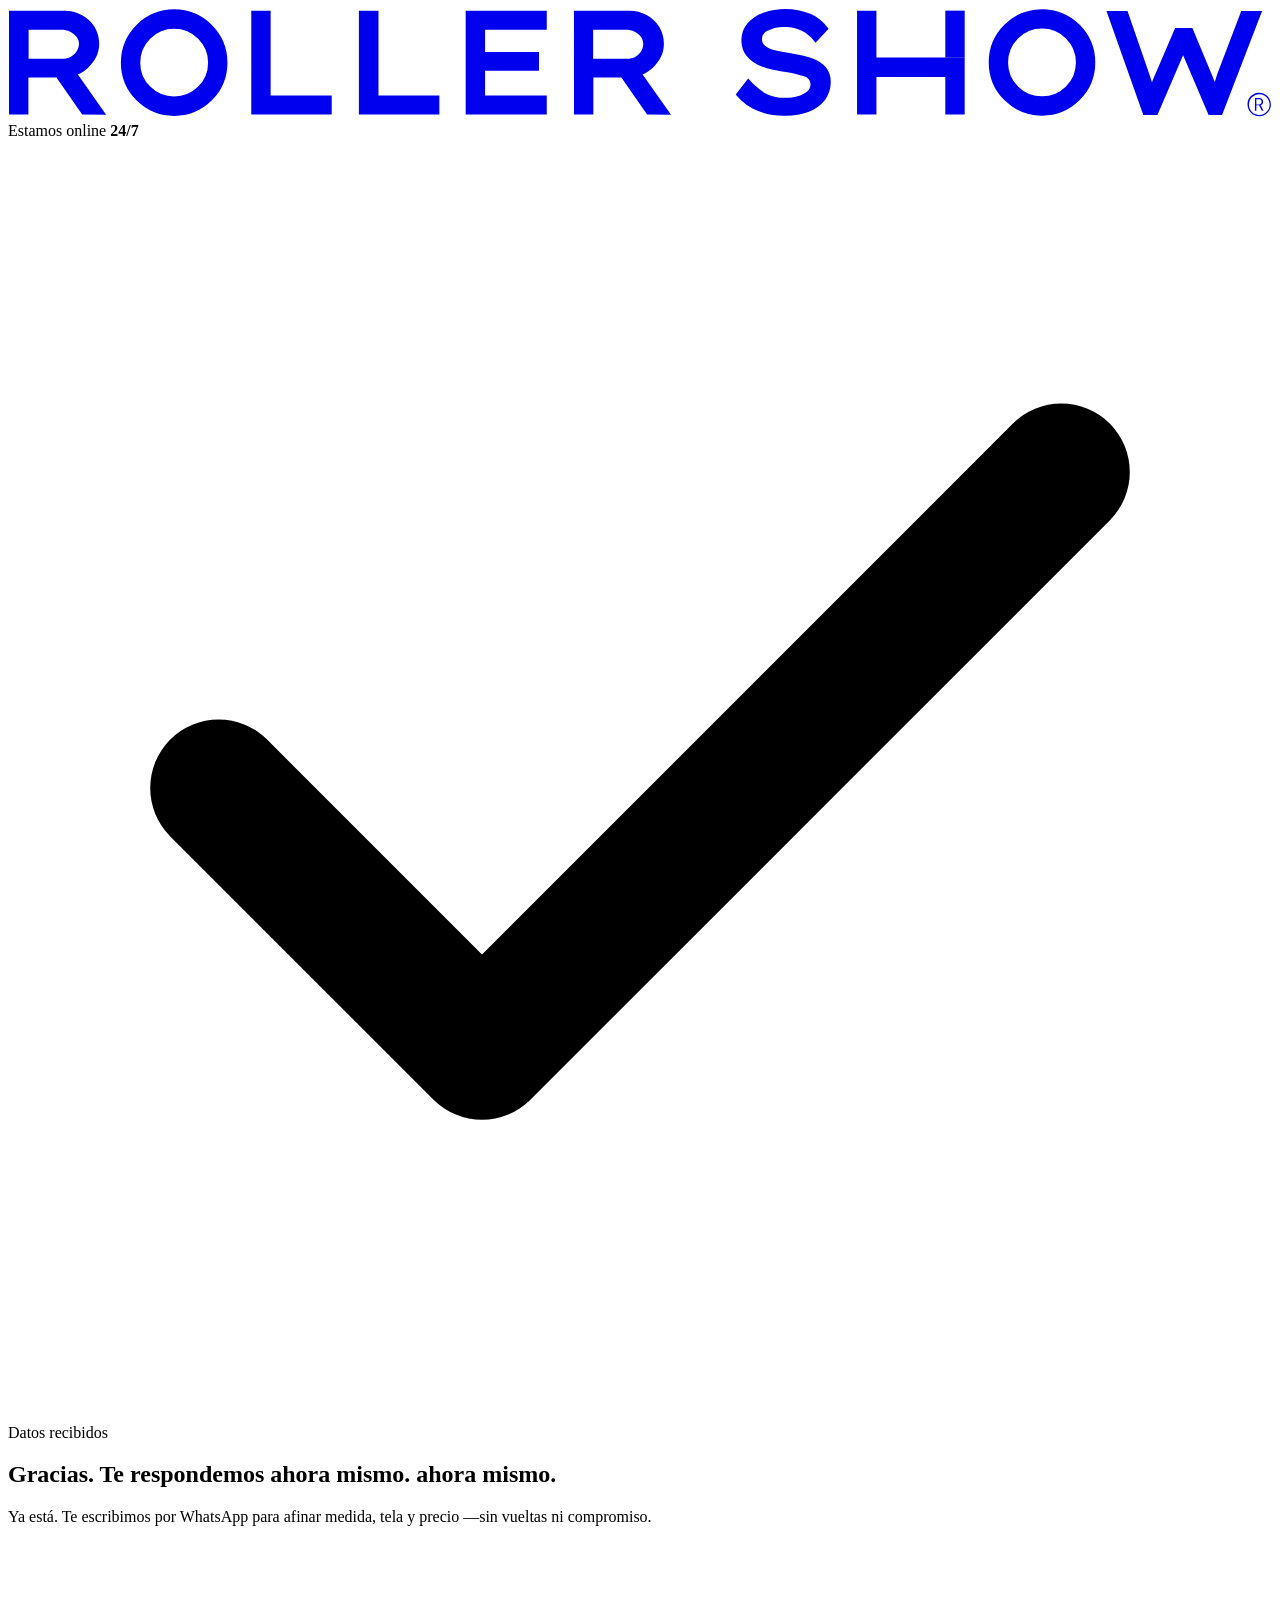
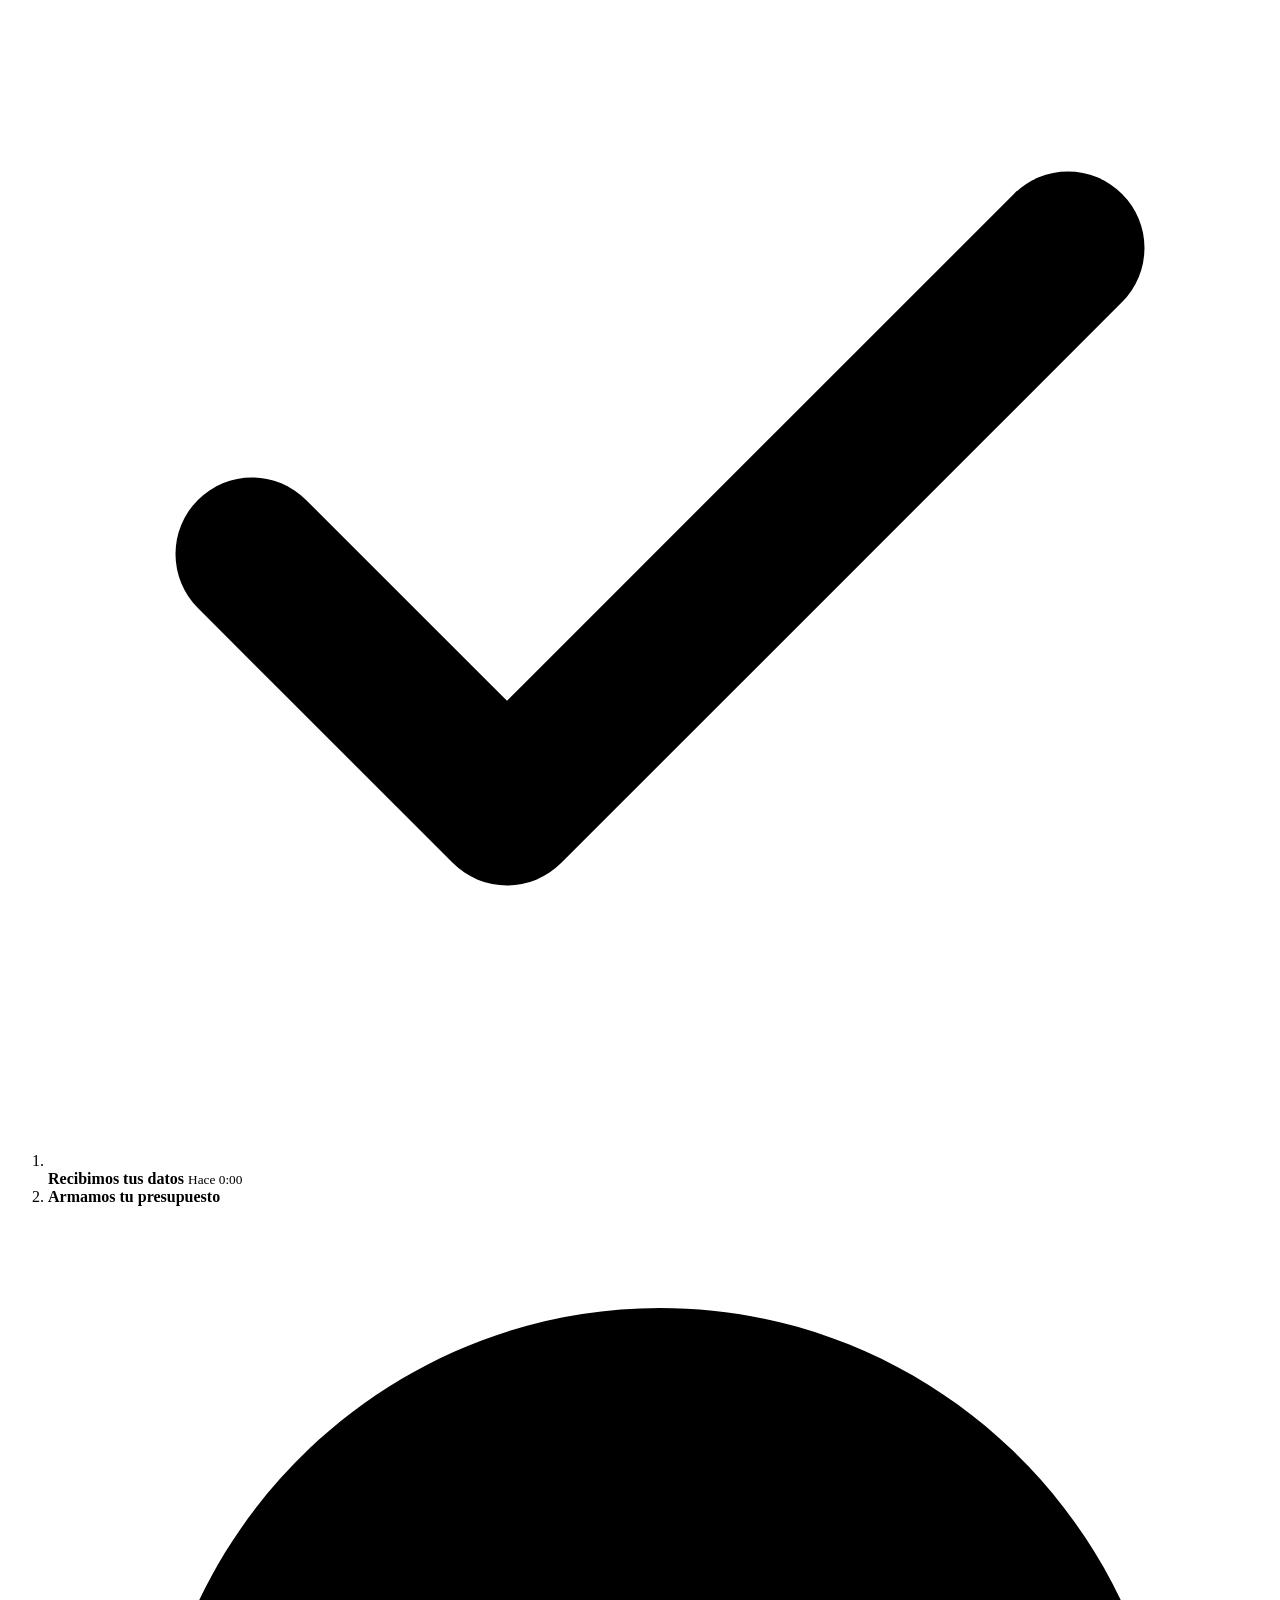
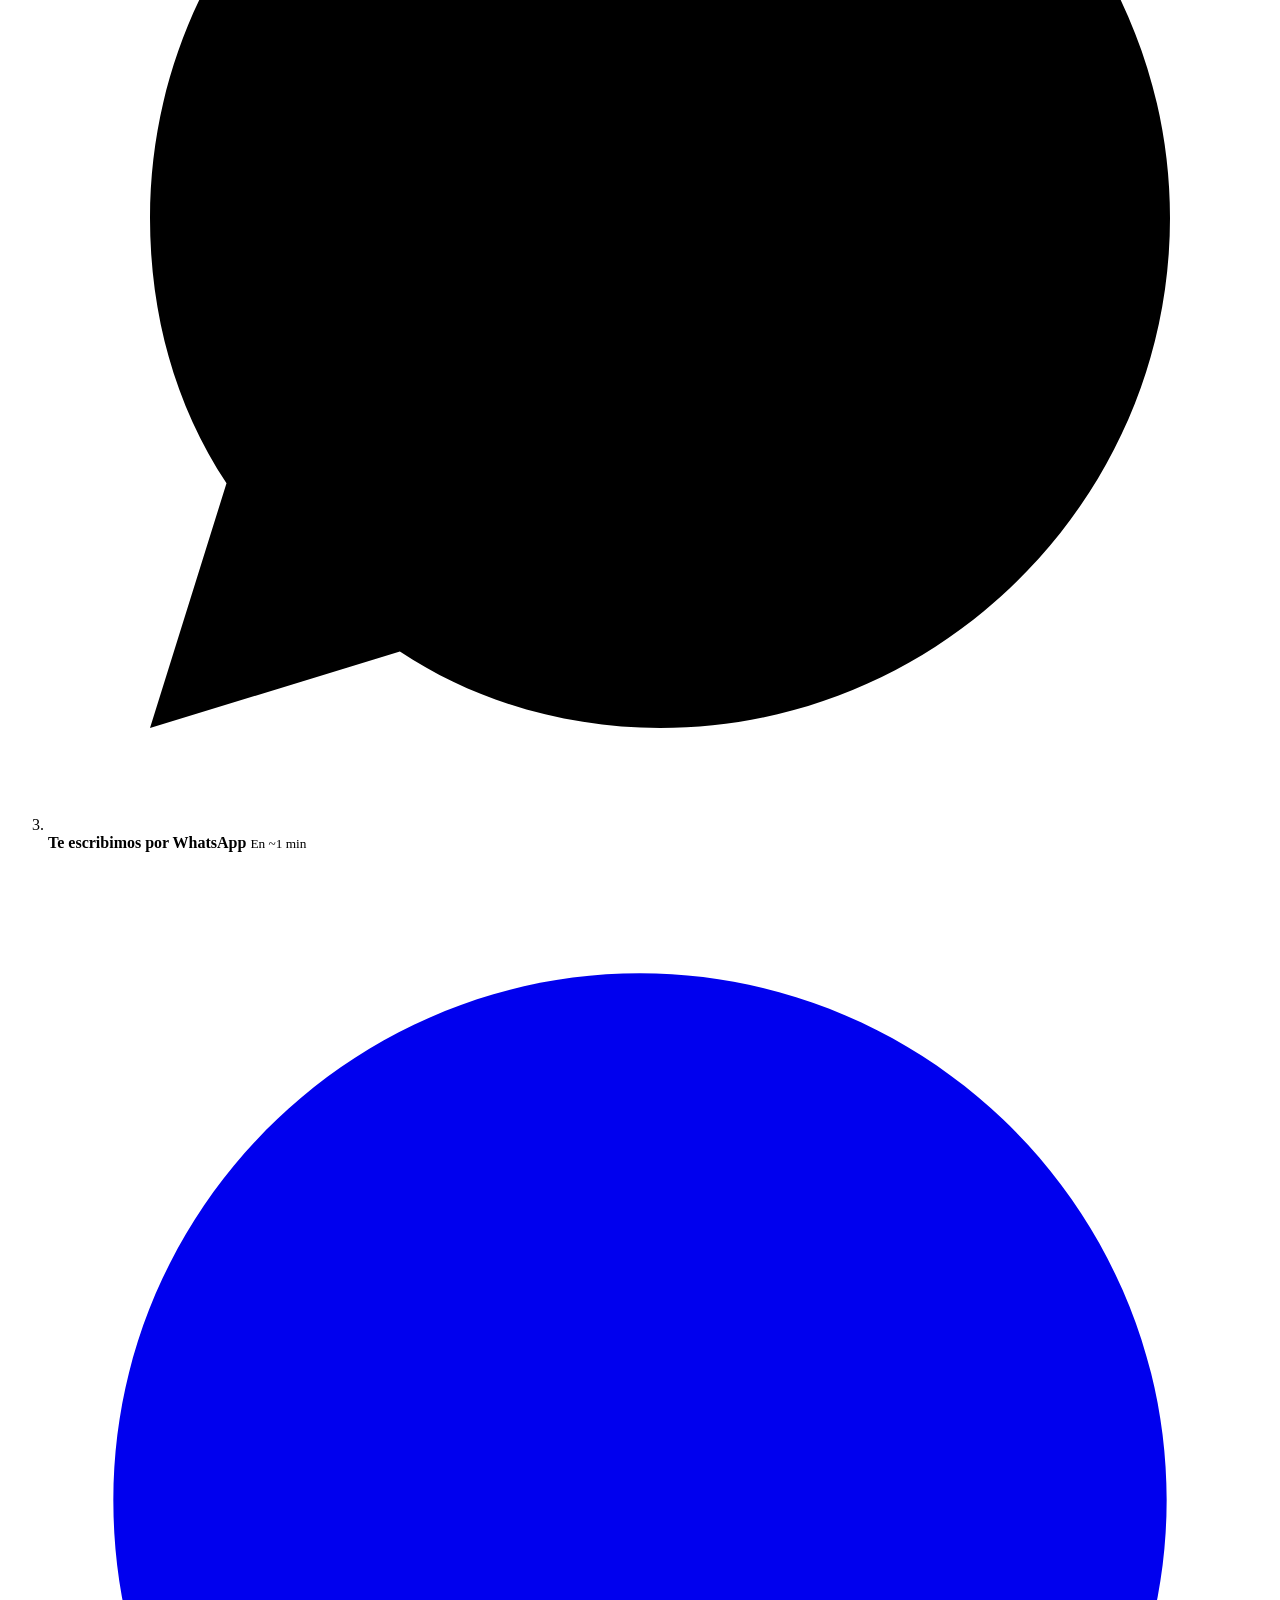
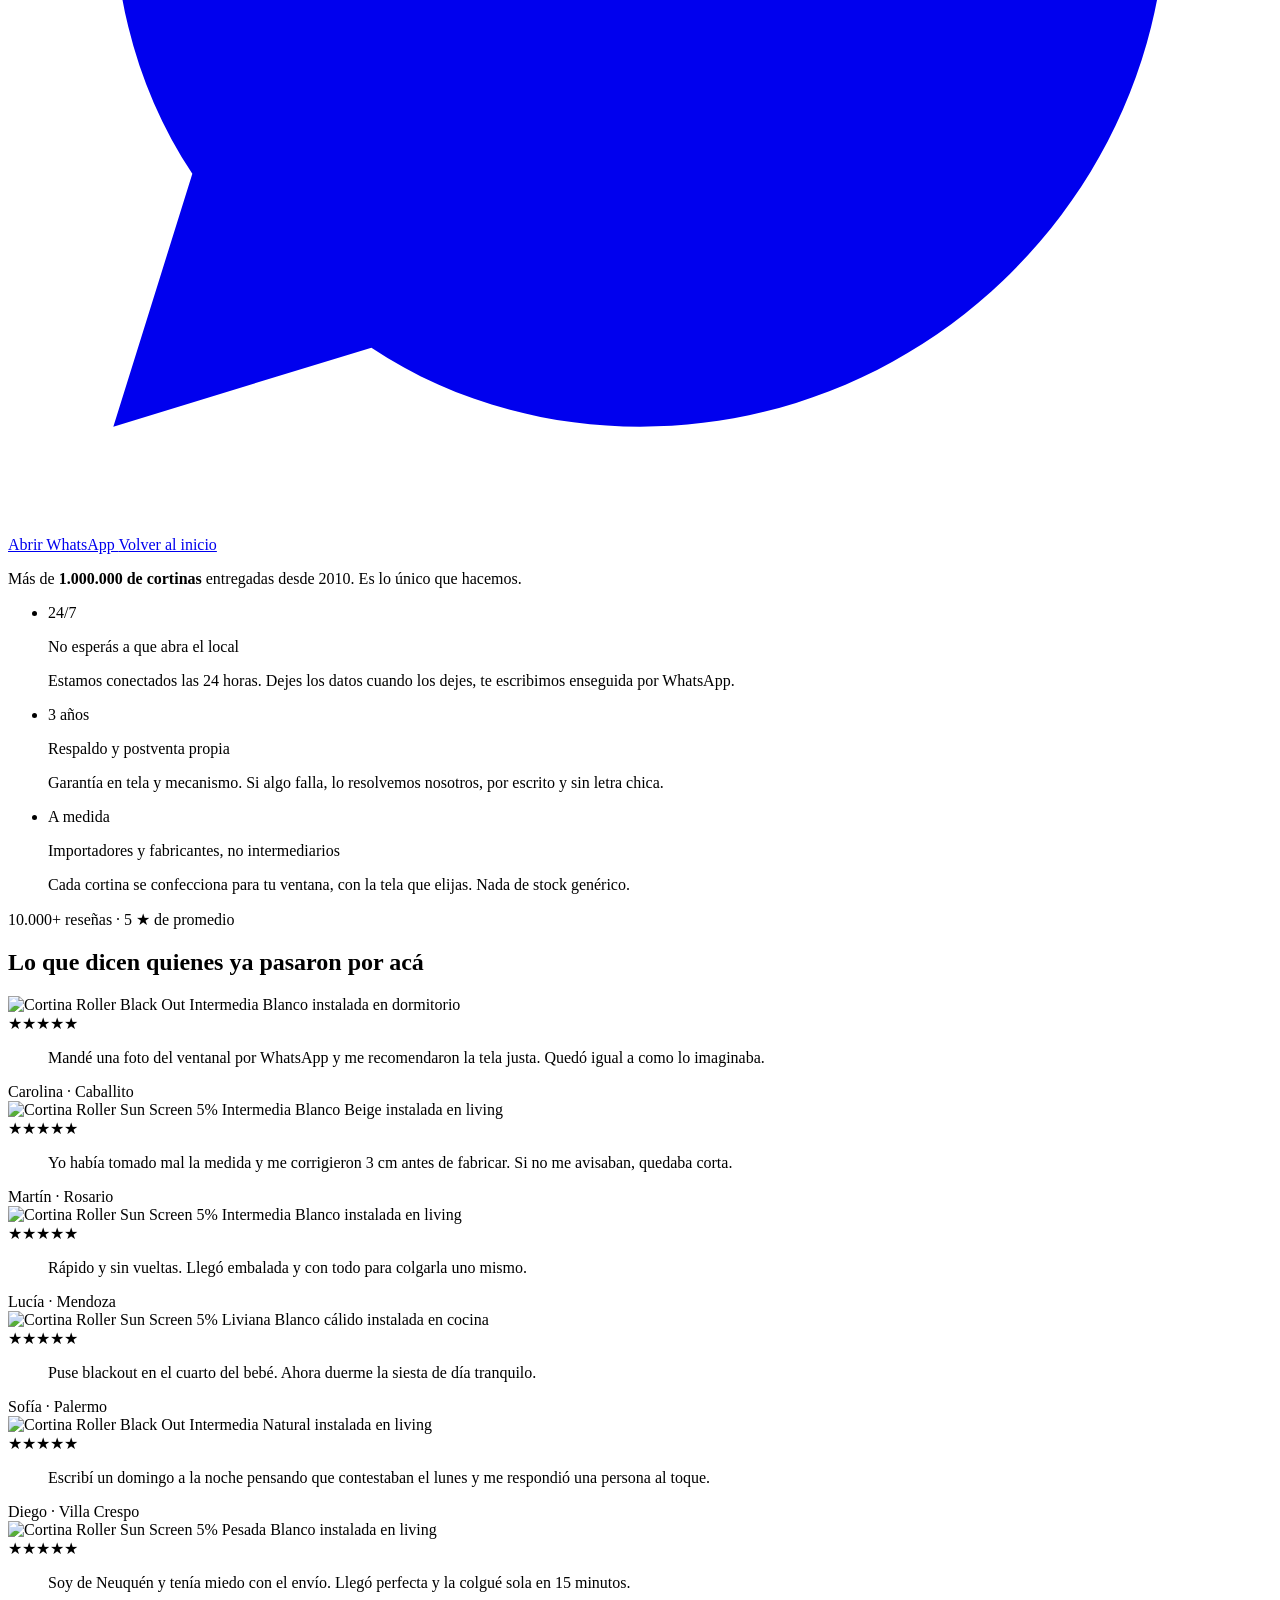
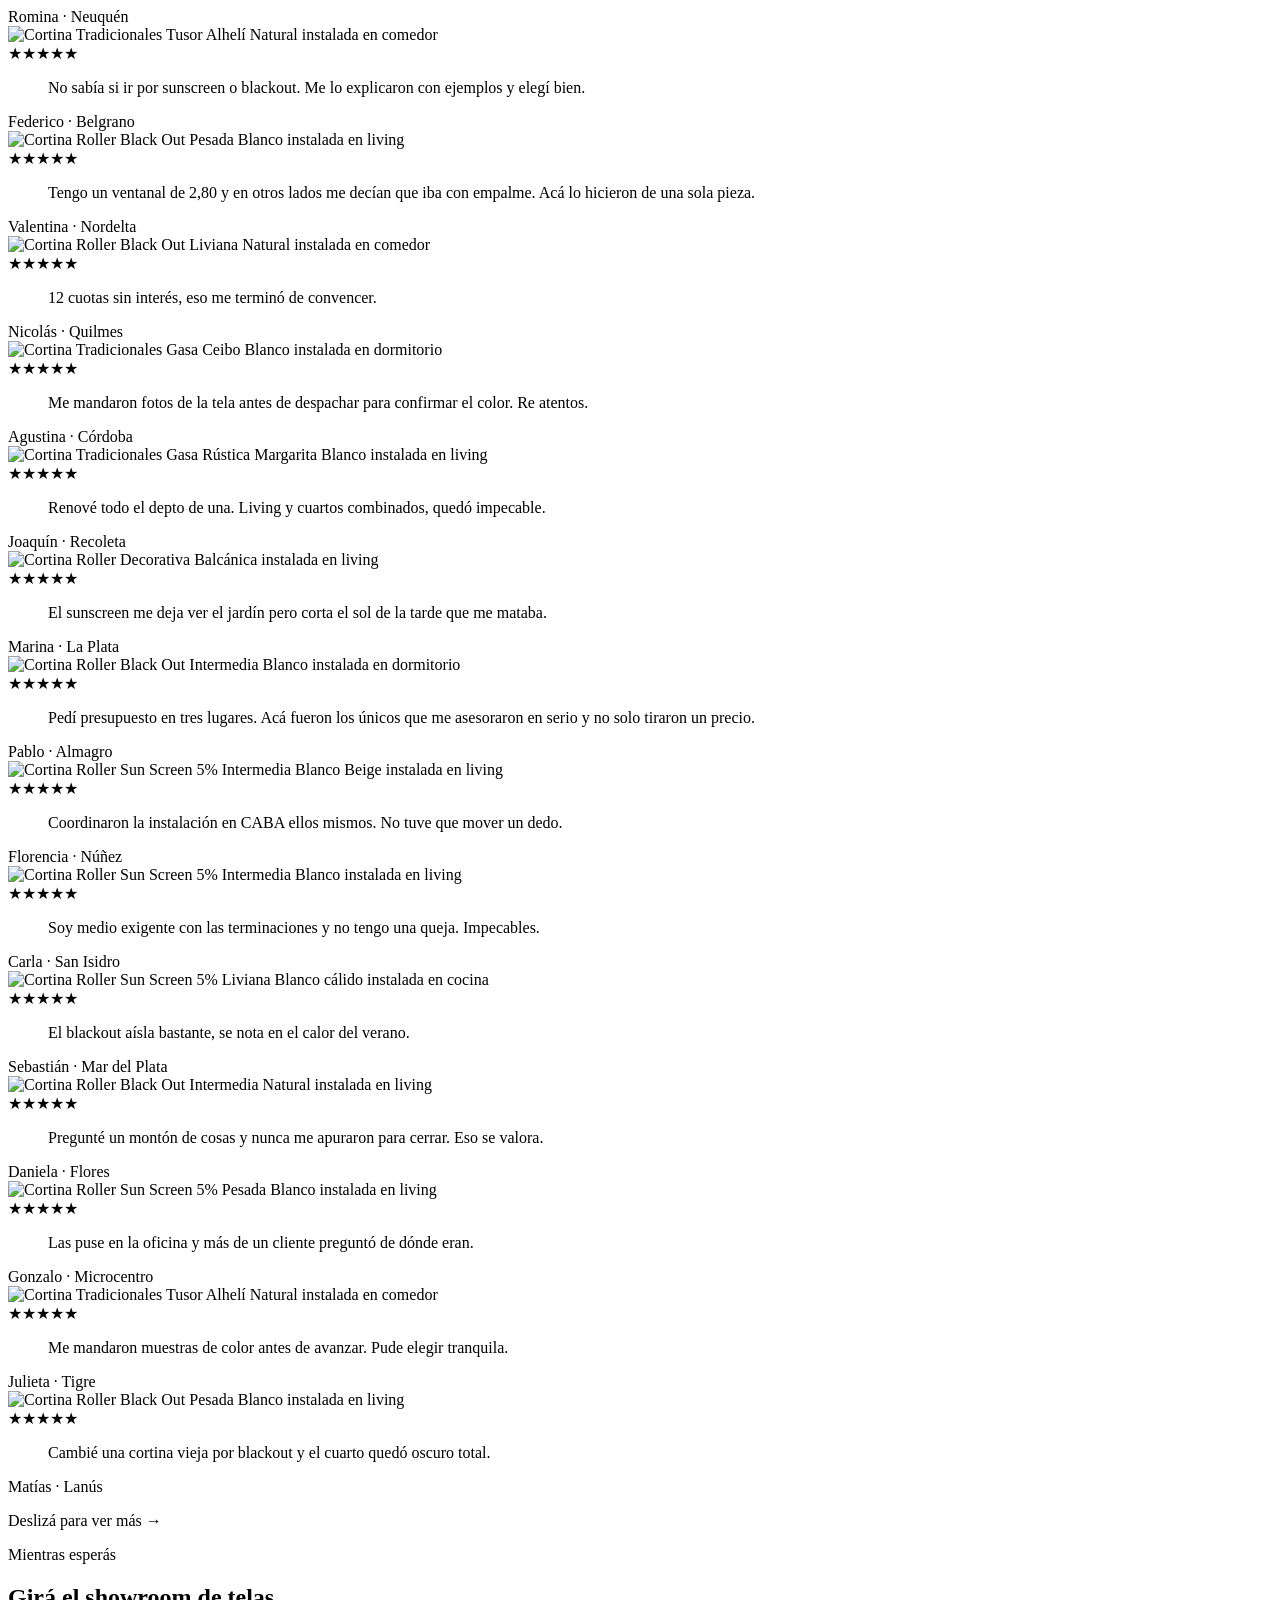
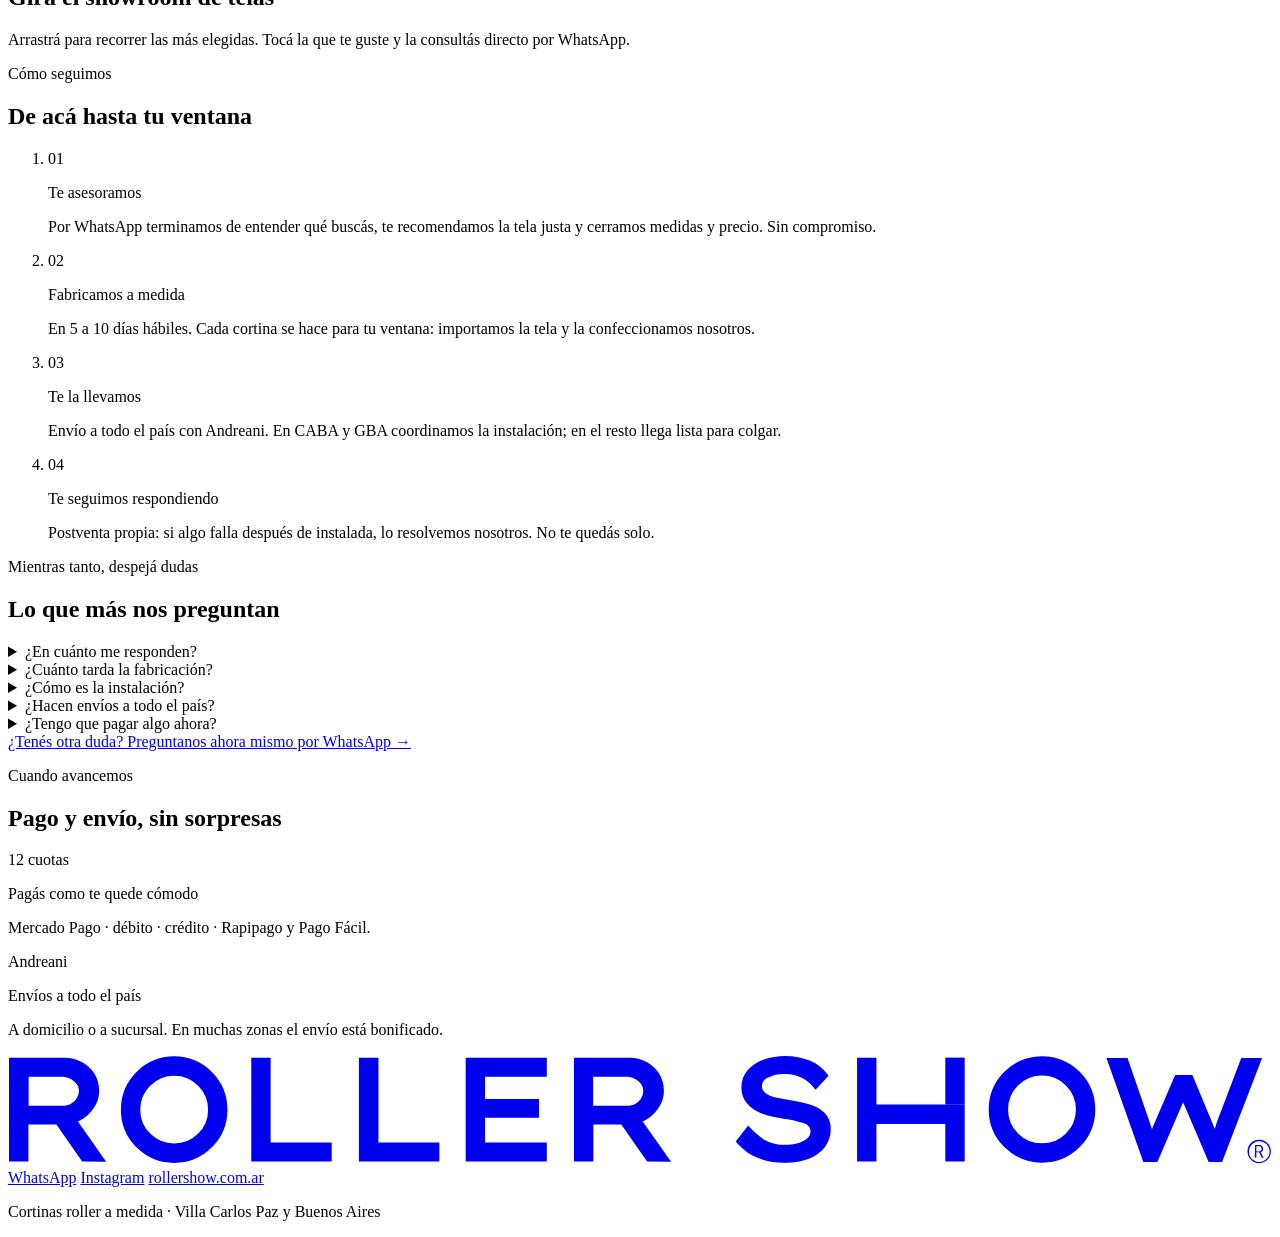
==== commit 4c4f45f3: "refactor: reemplazar React/Framer Motion por Alpine.js puro - HeroLiveStatus y TelasCarousel3D migra" ====
--- a/index.html
+++ b/index.html
@@ -1,8 +1,8 @@
 <!DOCTYPE html><html lang="es-AR"> <head><meta charset="UTF-8"><meta name="viewport" content="width=device-width, initial-scale=1"><meta name="color-scheme" content="light"><!-- Maqueta en desarrollo: evita que el navegador (sobre todo en mobile)
          sirva una versión vieja cacheada mientras se itera. --><meta http-equiv="Cache-Control" content="no-store, must-revalidate"><meta http-equiv="Pragma" content="no-cache"><link rel="icon" type="image/svg+xml" href="/favicon.svg"><link rel="preconnect" href="https://cdn.rollershow.com.ar"><link rel="preconnect" href="https://fonts.googleapis.com"><link rel="preconnect" href="https://fonts.gstatic.com" crossorigin><!-- Tipografía: el sitio usa Geist + Instrument Serif (masterplan §26);
          las landings con bareLayout traen su propio sistema (Bricolage + Manrope).
-         Se carga solo el set que la página usa — un único <link>, no @import. --><link href="https://fonts.googleapis.com/css2?family=Bricolage+Grotesque:opsz,wght@12..96,400;12..96,500;12..96,600;12..96,700;12..96,800&family=Manrope:wght@400;500;600;700&display=swap" rel="stylesheet"><title>¡Gracias! Te estamos respondiendo por WhatsApp | RollerShow</title><meta name="description" content="Ya tenemos tus datos. Te escribimos por WhatsApp en minutos, a cualquier hora, para afinar tu presupuesto y asesorarte sin compromiso."><link rel="canonical" href="https://www.rollershow.com.ar/gracias"><meta property="og:type" content="website"><meta property="og:title" content="¡Gracias! Te estamos respondiendo por WhatsApp | RollerShow"><meta property="og:description" content="Ya tenemos tus datos. Te escribimos por WhatsApp en minutos, a cualquier hora, para afinar tu presupuesto y asesorarte sin compromiso."><meta property="og:url" content="https://www.rollershow.com.ar/gracias"><meta property="og:image" content="https://www.rollershow.com.ar/assets/og-default.jpg"><meta property="og:site_name" content="RollerShow"><meta property="og:locale" content="es_AR"><meta name="twitter:card" content="summary_large_image"><meta name="twitter:title" content="¡Gracias! Te estamos respondiendo por WhatsApp | RollerShow"><meta name="twitter:description" content="Ya tenemos tus datos. Te escribimos por WhatsApp en minutos, a cualquier hora, para afinar tu presupuesto y asesorarte sin compromiso."><meta name="twitter:image" content="https://www.rollershow.com.ar/assets/og-default.jpg"><!-- Alpine.js para interactividad puntual (mega-menú, modales, before/after, filtros). --><script defer src="https://unpkg.com/alpinejs@3.14.8/dist/cdn.min.js"></script><link rel="stylesheet" href="/rollershow-gracias/_astro/_familia_.bE-k-vvw.css">
-<link rel="stylesheet" href="/rollershow-gracias/_astro/gracias.C9Tplqex.css"></head> <body class="min-h-screen flex flex-col bg-bg page-gracias">   <main class="gracias"> <!-- Capa de luz cálida FIJA en la zona superior del viewport. Su forma
+         Se carga solo el set que la página usa — un único <link>, no @import. --><link href="https://fonts.googleapis.com/css2?family=Bricolage+Grotesque:opsz,wght@12..96,400;12..96,500;12..96,600;12..96,700;12..96,800&family=Manrope:wght@400;500;600;700&display=swap" rel="stylesheet"><title>¡Gracias! Te estamos respondiendo por WhatsApp | RollerShow</title><meta name="description" content="Ya tenemos tus datos. Te escribimos por WhatsApp en minutos, a cualquier hora, para afinar tu presupuesto y asesorarte sin compromiso."><link rel="canonical" href="https://www.rollershow.com.ar/gracias"><meta property="og:type" content="website"><meta property="og:title" content="¡Gracias! Te estamos respondiendo por WhatsApp | RollerShow"><meta property="og:description" content="Ya tenemos tus datos. Te escribimos por WhatsApp en minutos, a cualquier hora, para afinar tu presupuesto y asesorarte sin compromiso."><meta property="og:url" content="https://www.rollershow.com.ar/gracias"><meta property="og:image" content="https://www.rollershow.com.ar/assets/og-default.jpg"><meta property="og:site_name" content="RollerShow"><meta property="og:locale" content="es_AR"><meta name="twitter:card" content="summary_large_image"><meta name="twitter:title" content="¡Gracias! Te estamos respondiendo por WhatsApp | RollerShow"><meta name="twitter:description" content="Ya tenemos tus datos. Te escribimos por WhatsApp en minutos, a cualquier hora, para afinar tu presupuesto y asesorarte sin compromiso."><meta name="twitter:image" content="https://www.rollershow.com.ar/assets/og-default.jpg"><!-- Alpine.js para interactividad puntual (mega-menú, modales, before/after, filtros). --><script defer src="https://unpkg.com/alpinejs@3.14.8/dist/cdn.min.js"></script><link rel="stylesheet" href="/rollershow-gracias/_astro/_familia_.Chgvzlh0.css">
+<link rel="stylesheet" href="/rollershow-gracias/_astro/gracias.BtnespLJ.css"></head> <body class="min-h-screen flex flex-col bg-bg page-gracias">   <main class="gracias"> <!-- Capa de luz cálida FIJA en la zona superior del viewport. Su forma
          muta suave manejada por el scroll (animation-timeline: scroll): bajás
          y morfea, subís y vuelve. Compositor, 0 JS. Degrada estática. --> <div class="g-aurora" aria-hidden="true"> <span class="g-aurora__blob g-aurora__blob--1"></span> <span class="g-aurora__blob g-aurora__blob--2"></span> </div> <header class="g-top"> <a class="g-brand" href="https://rollershow.com.ar" target="_blank" rel="noopener noreferrer" aria-label="Roller Show"> <svg class="g-brand__logo" viewBox="0 0 600 52" aria-hidden="true"><use href="#rs-logo"></use></svg> </a> <span class="g-online" role="status" aria-live="polite">Estamos online <b>24/7</b> </span> </header> <section class="g-hero"> <div class="g-hero__intro"> <p class="g-status" role="status"> <svg viewBox="0 0 24 24" fill="none" stroke="currentColor" stroke-width="2.6" stroke-linecap="round" stroke-linejoin="round" aria-hidden="true"><polyline points="20 6 9 17 4 12"></polyline></svg>
 Datos recibidos
@@ -12,7 +12,26 @@
 Ya está. Te escribimos por WhatsApp para afinar medida, tela y precio
         —sin vueltas ni compromiso.
 </p> </div><!-- /.g-hero__intro --> <!-- Estado en vivo (React island): timer real corriendo + progreso +
-           entrada escalonada. El detalle interactivo "vivo" del primer fold. --> <style>astro-island,astro-slot,astro-static-slot{display:contents}</style><script>(()=>{var e=async t=>{await(await t())()};(self.Astro||(self.Astro={})).load=e;window.dispatchEvent(new Event("astro:load"));})();;(()=>{var A=Object.defineProperty;var g=(i,o,a)=>o in i?A(i,o,{enumerable:!0,configurable:!0,writable:!0,value:a}):i[o]=a;var d=(i,o,a)=>g(i,typeof o!="symbol"?o+"":o,a);{let i={0:t=>m(t),1:t=>a(t),2:t=>new RegExp(t),3:t=>new Date(t),4:t=>new Map(a(t)),5:t=>new Set(a(t)),6:t=>BigInt(t),7:t=>new URL(t),8:t=>new Uint8Array(t),9:t=>new Uint16Array(t),10:t=>new Uint32Array(t),11:t=>1/0*t},o=t=>{let[l,e]=t;return l in i?i[l](e):void 0},a=t=>t.map(o),m=t=>typeof t!="object"||t===null?t:Object.fromEntries(Object.entries(t).map(([l,e])=>[l,o(e)]));class y extends HTMLElement{constructor(){super(...arguments);d(this,"Component");d(this,"hydrator");d(this,"hydrate",async()=>{var b;if(!this.hydrator||!this.isConnected)return;let e=(b=this.parentElement)==null?void 0:b.closest("astro-island[ssr]");if(e){e.addEventListener("astro:hydrate",this.hydrate,{once:!0});return}let c=this.querySelectorAll("astro-slot"),n={},h=this.querySelectorAll("template[data-astro-template]");for(let r of h){let s=r.closest(this.tagName);s!=null&&s.isSameNode(this)&&(n[r.getAttribute("data-astro-template")||"default"]=r.innerHTML,r.remove())}for(let r of c){let s=r.closest(this.tagName);s!=null&&s.isSameNode(this)&&(n[r.getAttribute("name")||"default"]=r.innerHTML)}let p;try{p=this.hasAttribute("props")?m(JSON.parse(this.getAttribute("props"))):{}}catch(r){let s=this.getAttribute("component-url")||"<unknown>",v=this.getAttribute("component-export");throw v&&(s+=` (export ${v})`),console.error(`[hydrate] Error parsing props for component ${s}`,this.getAttribute("props"),r),r}let u;await this.hydrator(this)(this.Component,p,n,{client:this.getAttribute("client")}),this.removeAttribute("ssr"),this.dispatchEvent(new CustomEvent("astro:hydrate"))});d(this,"unmount",()=>{this.isConnected||this.dispatchEvent(new CustomEvent("astro:unmount"))})}disconnectedCallback(){document.removeEventListener("astro:after-swap",this.unmount),document.addEventListener("astro:after-swap",this.unmount,{once:!0})}connectedCallback(){if(!this.hasAttribute("await-children")||document.readyState==="interactive"||document.readyState==="complete")this.childrenConnectedCallback();else{let e=()=>{document.removeEventListener("DOMContentLoaded",e),c.disconnect(),this.childrenConnectedCallback()},c=new MutationObserver(()=>{var n;((n=this.lastChild)==null?void 0:n.nodeType)===Node.COMMENT_NODE&&this.lastChild.nodeValue==="astro:end"&&(this.lastChild.remove(),e())});c.observe(this,{childList:!0}),document.addEventListener("DOMContentLoaded",e)}}async childrenConnectedCallback(){let e=this.getAttribute("before-hydration-url");e&&await import(e),this.start()}async start(){let e=JSON.parse(this.getAttribute("opts")),c=this.getAttribute("client");if(Astro[c]===void 0){window.addEventListener(`astro:${c}`,()=>this.start(),{once:!0});return}try{await Astro[c](async()=>{let n=this.getAttribute("renderer-url"),[h,{default:p}]=await Promise.all([import(this.getAttribute("component-url")),n?import(n):()=>()=>{}]),u=this.getAttribute("component-export")||"default";if(!u.includes("."))this.Component=h[u];else{this.Component=h;for(let f of u.split("."))this.Component=this.Component[f]}return this.hydrator=p,this.hydrate},e,this)}catch(n){console.error(`[astro-island] Error hydrating ${this.getAttribute("component-url")}`,n)}}attributeChangedCallback(){this.hydrate()}}d(y,"observedAttributes",["props"]),customElements.get("astro-island")||customElements.define("astro-island",y)}})();</script><astro-island uid="1gVqiV" prefix="r0" component-url="/rollershow-gracias/_astro/HeroLiveStatus.q9fBPxdK.js" component-export="default" renderer-url="/rollershow-gracias/_astro/client.DrE9CFQR.js" props="{}" ssr="" client="load" opts="{&quot;name&quot;:&quot;HeroLiveStatus&quot;,&quot;value&quot;:true}" await-children=""><ol class="g-steps" aria-label="Qué sigue"><li class="g-step g-step--done" style="opacity:0;transform:translateY(10px)"><span class="g-step__mark" aria-hidden="true"><svg viewBox="0 0 24 24" fill="none" stroke="currentColor" stroke-width="3" stroke-linecap="round" stroke-linejoin="round"><polyline points="20 6 9 17 4 12"></polyline></svg></span><span class="g-step__body"><b>Recibimos tus datos</b><small>Hace <!-- -->0:00</small></span></li><li class="g-step g-step--active" style="opacity:0;transform:translateY(10px)"><span class="g-step__mark" aria-hidden="true"><span class="g-step__spin"></span></span><span class="g-step__body"><b>Armamos tu presupuesto</b><span class="g-step__bar" aria-hidden="true"><span class="g-step__bar-fill" style="width:8%"></span></span></span></li><li class="g-step" style="opacity:0;transform:translateY(10px)"><span class="g-step__mark" aria-hidden="true"><svg viewBox="0 0 24 24" fill="currentColor" aria-hidden="true"><path d="M17.5 14.4c-.3-.1-1.7-.8-2-.9-.3-.1-.5-.1-.7.2-.2.3-.7.9-.9 1.1-.2.2-.3.2-.6.1-.3-.1-1.2-.4-2.2-1.4-.8-.7-1.4-1.6-1.5-1.9-.2-.3 0-.5.1-.6.1-.1.3-.3.4-.5.1-.2.2-.3.2-.5.1-.2 0-.4 0-.5-.1-.1-.7-1.6-.9-2.2-.2-.6-.5-.5-.7-.5h-.6c-.2 0-.5.1-.8.4-.3.3-1 1-1 2.5s1 2.9 1.2 3.1c.1.2 2 3.1 4.9 4.3 2.9 1.2 2.9.8 3.4.7.5-.1 1.7-.7 1.9-1.3.2-.6.2-1.2.2-1.3-.1-.1-.3-.2-.6-.3zM12 2C6.5 2 2 6.5 2 12c0 1.9.5 3.7 1.5 5.2L2 22l4.9-1.5C8.4 21.5 10.2 22 12 22c5.5 0 10-4.5 10-10S17.5 2 12 2z"></path></svg></span><span class="g-step__body"><b>Te escribimos por WhatsApp</b><small>En ~1 min</small></span></li></ol><!--astro:end--></astro-island> <div class="g-hero__actions"> <div class="g-cta"> <a class="g-btn g-btn--primary" href="https://wa.me/5491140813223?text=Hola%2C%20acabo%20de%20completar%20mis%20datos%20para%20una%20cotizaci%C3%B3n." target="_blank" rel="noopener noreferrer" id="gWhatsAppLink"> <svg viewBox="0 0 24 24" fill="currentColor" aria-hidden="true"><path d="M17.5 14.4c-.3-.1-1.7-.8-2-.9-.3-.1-.5-.1-.7.2-.2.3-.7.9-.9 1.1-.2.2-.3.2-.6.1-.3-.1-1.2-.4-2.2-1.4-.8-.7-1.4-1.6-1.5-1.9-.2-.3 0-.5.1-.6.1-.1.3-.3.4-.5.1-.2.2-.3.2-.5.1-.2 0-.4 0-.5-.1-.1-.7-1.6-.9-2.2-.2-.6-.5-.5-.7-.5h-.6c-.2 0-.5.1-.8.4-.3.3-1 1-1 2.5s1 2.9 1.2 3.1c.1.2 2 3.1 4.9 4.3 2.9 1.2 2.9.8 3.4.7.5-.1 1.7-.7 1.9-1.3.2-.6.2-1.2.2-1.3-.1-.1-.3-.2-.6-.3zM12 2C6.5 2 2 6.5 2 12c0 1.9.5 3.7 1.5 5.2L2 22l4.9-1.5C8.4 21.5 10.2 22 12 22c5.5 0 10-4.5 10-10S17.5 2 12 2z"></path></svg>
+           entrada escalonada. El detalle interactivo "vivo" del primer fold. --> <ol class="g-steps" aria-label="Qué sigue" x-data="heroLiveStatus()" x-init="init()"> <li class="g-step g-step--done g-step--anim" style="--step-delay:0.15s"> <span class="g-step__mark" aria-hidden="true"> <svg viewBox="0 0 24 24" fill="none" stroke="currentColor" stroke-width="3" stroke-linecap="round" stroke-linejoin="round"><polyline points="20 6 9 17 4 12"></polyline></svg> </span> <span class="g-step__body"> <b>Recibimos tus datos</b> <small x-text="'Hace ' + fmt(elapsed)">Hace 0:00</small> </span> </li> <li class="g-step g-step--active g-step--anim" style="--step-delay:0.27s"> <span class="g-step__mark" aria-hidden="true"> <span class="g-step__spin"></span> </span> <span class="g-step__body"> <b>Armamos tu presupuesto</b> <span class="g-step__bar" aria-hidden="true"> <span class="g-step__bar-fill g-bar-anim"></span> </span> </span> </li> <li class="g-step g-step--anim" style="--step-delay:0.39s"> <span class="g-step__mark" aria-hidden="true"> <svg viewBox="0 0 24 24" fill="currentColor" aria-hidden="true"><path d="M17.5 14.4c-.3-.1-1.7-.8-2-.9-.3-.1-.5-.1-.7.2-.2.3-.7.9-.9 1.1-.2.2-.3.2-.6.1-.3-.1-1.2-.4-2.2-1.4-.8-.7-1.4-1.6-1.5-1.9-.2-.3 0-.5.1-.6.1-.1.3-.3.4-.5.1-.2.2-.3.2-.5.1-.2 0-.4 0-.5-.1-.1-.7-1.6-.9-2.2-.2-.6-.5-.5-.7-.5h-.6c-.2 0-.5.1-.8.4-.3.3-1 1-1 2.5s1 2.9 1.2 3.1c.1.2 2 3.1 4.9 4.3 2.9 1.2 2.9.8 3.4.7.5-.1 1.7-.7 1.9-1.3.2-.6.2-1.2.2-1.3-.1-.1-.3-.2-.6-.3zM12 2C6.5 2 2 6.5 2 12c0 1.9.5 3.7 1.5 5.2L2 22l4.9-1.5C8.4 21.5 10.2 22 12 22c5.5 0 10-4.5 10-10S17.5 2 12 2z"></path></svg> </span> <span class="g-step__body"> <b>Te escribimos por WhatsApp</b> <small>En ~1 min</small> </span> </li> </ol>  <script>
+  window.heroLiveStatus = function () {
+    return {
+      elapsed: 0,
+      init() {
+        requestAnimationFrame(() => {
+          this.$el.querySelectorAll('.g-step--anim').forEach(el => {
+            el.classList.add('g-step--visible');
+          });
+        });
+        setInterval(() => this.elapsed++, 1000);
+      },
+      fmt(s) {
+        const m = Math.floor(s / 60);
+        const ss = s % 60;
+        return m + ':' + String(ss).padStart(2, '0');
+      },
+    };
+  };
+</script> <div class="g-hero__actions"> <div class="g-cta"> <a class="g-btn g-btn--primary" href="https://wa.me/5491140813223?text=Hola%2C%20acabo%20de%20completar%20mis%20datos%20para%20una%20cotizaci%C3%B3n." target="_blank" rel="noopener noreferrer" id="gWhatsAppLink"> <svg viewBox="0 0 24 24" fill="currentColor" aria-hidden="true"><path d="M17.5 14.4c-.3-.1-1.7-.8-2-.9-.3-.1-.5-.1-.7.2-.2.3-.7.9-.9 1.1-.2.2-.3.2-.6.1-.3-.1-1.2-.4-2.2-1.4-.8-.7-1.4-1.6-1.5-1.9-.2-.3 0-.5.1-.6.1-.1.3-.3.4-.5.1-.2.2-.3.2-.5.1-.2 0-.4 0-.5-.1-.1-.7-1.6-.9-2.2-.2-.6-.5-.5-.7-.5h-.6c-.2 0-.5.1-.8.4-.3.3-1 1-1 2.5s1 2.9 1.2 3.1c.1.2 2 3.1 4.9 4.3 2.9 1.2 2.9.8 3.4.7.5-.1 1.7-.7 1.9-1.3.2-.6.2-1.2.2-1.3-.1-.1-.3-.2-.6-.3zM12 2C6.5 2 2 6.5 2 12c0 1.9.5 3.7 1.5 5.2L2 22l4.9-1.5C8.4 21.5 10.2 22 12 22c5.5 0 10-4.5 10-10S17.5 2 12 2z"></path></svg>
 Abrir WhatsApp
 </a> <a class="g-btn g-btn--ghost" href="https://rollershow.com.ar" target="_blank" rel="noopener noreferrer">Volver al inicio</a> </div> </div><!-- /.g-hero__actions --> </section> <!-- Banda de prueba social — cifras grandes con count-up al entrar en
          viewport. Autoridad instantánea mientras el lead espera el WhatsApp. --> <!-- Prueba social tejida en una línea, sin muro de contadores --> <!-- Un solo beat de credibilidad: titular de prueba + 3 puntos, cada uno
@@ -21,7 +40,97 @@
 Más de <b>1.000.000 de cortinas</b> entregadas desde 2010.
 <span>Es lo único que hacemos.</span> </p> <ul class="g-reassure"> <li class="g-reassure__item"> <span class="g-tag" aria-hidden="true">24/7</span> <div class="g-reassure__txt"> <p class="g-reassure__h">No esperás a que abra el local</p> <p class="g-reassure__p">Estamos conectados las 24 horas. Dejes los datos cuando los dejes, te escribimos enseguida por WhatsApp.</p> </div> </li> <li class="g-reassure__item"> <span class="g-tag" aria-hidden="true">3 años</span> <div class="g-reassure__txt"> <p class="g-reassure__h">Respaldo y postventa propia</p> <p class="g-reassure__p">Garantía en tela y mecanismo. Si algo falla, lo resolvemos nosotros, por escrito y sin letra chica.</p> </div> </li> <li class="g-reassure__item"> <span class="g-tag" aria-hidden="true">A medida</span> <div class="g-reassure__txt"> <p class="g-reassure__h">Importadores y fabricantes, no intermediarios</p> <p class="g-reassure__p">Cada cortina se confecciona para tu ventana, con la tela que elijas. Nada de stock genérico.</p> </div> </li> </ul> </section> <!-- Testimonios — MAQUETA: los nombres/quotes son representativos para
          prototipo. En producción reemplazar por reseñas reales con consentimiento
-         (la API no expone nombres de clientes). Las cifras 10.000+ / 5★ son reales. --> <section class="g-revs reveal" aria-label="Lo que dicen los clientes"> <div class="g-revs__head"> <p class="g-eyebrow">10.000+ reseñas · 5 ★ de promedio</p> <h2 class="g-revs__title">Lo que dicen quienes ya pasaron por acá</h2> </div> <div class="g-revs__rail" role="list" tabindex="0" aria-label="Reseñas de clientes, deslizá o usá las flechas"> <article class="g-revcard" role="listitem"> <img class="g-revcard__img" src="https://cdn.rollershow.com.ar/fotos/black-out-intermedia-blanco-335.jpg?width=400&auto=webp" alt="Cortina Roller Black Out Intermedia Blanco instalada en dormitorio" loading="lazy" decoding="async"> <div class="g-revcard__scrim"></div> <div class="g-revcard__body"> <div class="g-revcard__stars" aria-label="5 de 5 estrellas">★★★★★</div> <blockquote class="g-revcard__quote">Mandé una foto del ventanal por WhatsApp y me recomendaron la tela justa. Quedó igual a como lo imaginaba.</blockquote> <figcaption class="g-revcard__by">Carolina · Caballito</figcaption> </div> </article><article class="g-revcard" role="listitem"> <img class="g-revcard__img" src="https://cdn.rollershow.com.ar/fotos/foto-whatsapp-sun-screen-5-intermedia-beige-snow-487.jpg?width=400&auto=webp" alt="Cortina Roller Sun Screen 5% Intermedia Blanco Beige instalada en living" loading="lazy" decoding="async"> <div class="g-revcard__scrim"></div> <div class="g-revcard__body"> <div class="g-revcard__stars" aria-label="5 de 5 estrellas">★★★★★</div> <blockquote class="g-revcard__quote">Yo había tomado mal la medida y me corrigieron 3 cm antes de fabricar. Si no me avisaban, quedaba corta.</blockquote> <figcaption class="g-revcard__by">Martín · Rosario</figcaption> </div> </article><article class="g-revcard" role="listitem"> <img class="g-revcard__img" src="https://cdn.rollershow.com.ar/fotos/foto-whatsapp-sun-screen-5-intermedia-blanco-snow-471.jpg?width=400&auto=webp" alt="Cortina Roller Sun Screen 5% Intermedia Blanco instalada en living" loading="lazy" decoding="async"> <div class="g-revcard__scrim"></div> <div class="g-revcard__body"> <div class="g-revcard__stars" aria-label="5 de 5 estrellas">★★★★★</div> <blockquote class="g-revcard__quote">Rápido y sin vueltas. Llegó embalada y con todo para colgarla uno mismo.</blockquote> <figcaption class="g-revcard__by">Lucía · Mendoza</figcaption> </div> </article><article class="g-revcard" role="listitem"> <img class="g-revcard__img" src="https://cdn.rollershow.com.ar/fotos/foto-whatsapp-sun-screen-5-liviana-blanco-calido-439.jpg?width=400&auto=webp" alt="Cortina Roller Sun Screen 5% Liviana Blanco cálido instalada en cocina" loading="lazy" decoding="async"> <div class="g-revcard__scrim"></div> <div class="g-revcard__body"> <div class="g-revcard__stars" aria-label="5 de 5 estrellas">★★★★★</div> <blockquote class="g-revcard__quote">Puse blackout en el cuarto del bebé. Ahora duerme la siesta de día tranquilo.</blockquote> <figcaption class="g-revcard__by">Sofía · Palermo</figcaption> </div> </article><article class="g-revcard" role="listitem"> <img class="g-revcard__img" src="https://cdn.rollershow.com.ar/fotos/foto-vendedor-black-out-intermedia-natural-412.jpg?width=400&auto=webp" alt="Cortina Roller Black Out Intermedia Natural instalada en living" loading="lazy" decoding="async"> <div class="g-revcard__scrim"></div> <div class="g-revcard__body"> <div class="g-revcard__stars" aria-label="5 de 5 estrellas">★★★★★</div> <blockquote class="g-revcard__quote">Escribí un domingo a la noche pensando que contestaban el lunes y me respondió una persona al toque.</blockquote> <figcaption class="g-revcard__by">Diego · Villa Crespo</figcaption> </div> </article><article class="g-revcard" role="listitem"> <img class="g-revcard__img" src="https://cdn.rollershow.com.ar/fotos/foto-vendedor-sun-screen-5-pesada-blanco-398.jpg?width=400&auto=webp" alt="Cortina Roller Sun Screen 5% Pesada Blanco instalada en living" loading="lazy" decoding="async"> <div class="g-revcard__scrim"></div> <div class="g-revcard__body"> <div class="g-revcard__stars" aria-label="5 de 5 estrellas">★★★★★</div> <blockquote class="g-revcard__quote">Soy de Neuquén y tenía miedo con el envío. Llegó perfecta y la colgué sola en 15 minutos.</blockquote> <figcaption class="g-revcard__by">Romina · Neuquén</figcaption> </div> </article><article class="g-revcard" role="listitem"> <img class="g-revcard__img" src="https://cdn.rollershow.com.ar/fotos/foto-vendedor-tusor-alhel-natural-379.jpg?width=400&auto=webp" alt="Cortina Tradicionales Tusor Alhelí Natural instalada en comedor" loading="lazy" decoding="async"> <div class="g-revcard__scrim"></div> <div class="g-revcard__body"> <div class="g-revcard__stars" aria-label="5 de 5 estrellas">★★★★★</div> <blockquote class="g-revcard__quote">No sabía si ir por sunscreen o blackout. Me lo explicaron con ejemplos y elegí bien.</blockquote> <figcaption class="g-revcard__by">Federico · Belgrano</figcaption> </div> </article><article class="g-revcard" role="listitem"> <img class="g-revcard__img" src="https://cdn.rollershow.com.ar/fotos/foto-whatsapp-black-out-pesada-blanco-437.jpg?width=400&auto=webp" alt="Cortina Roller Black Out Pesada Blanco instalada en living" loading="lazy" decoding="async"> <div class="g-revcard__scrim"></div> <div class="g-revcard__body"> <div class="g-revcard__stars" aria-label="5 de 5 estrellas">★★★★★</div> <blockquote class="g-revcard__quote">Tengo un ventanal de 2,80 y en otros lados me decían que iba con empalme. Acá lo hicieron de una sola pieza.</blockquote> <figcaption class="g-revcard__by">Valentina · Nordelta</figcaption> </div> </article><article class="g-revcard" role="listitem"> <img class="g-revcard__img" src="https://cdn.rollershow.com.ar/fotos/black-out-liviana-natural-309.jpg?width=400&auto=webp" alt="Cortina Roller Black Out Liviana Natural instalada en comedor" loading="lazy" decoding="async"> <div class="g-revcard__scrim"></div> <div class="g-revcard__body"> <div class="g-revcard__stars" aria-label="5 de 5 estrellas">★★★★★</div> <blockquote class="g-revcard__quote">12 cuotas sin interés, eso me terminó de convencer.</blockquote> <figcaption class="g-revcard__by">Nicolás · Quilmes</figcaption> </div> </article><article class="g-revcard" role="listitem"> <img class="g-revcard__img" src="https://cdn.rollershow.com.ar/fotos/foto-whatsapp-gasa-ceibo-blanco-701.jpg?width=400&auto=webp" alt="Cortina Tradicionales Gasa Ceibo Blanco instalada en dormitorio" loading="lazy" decoding="async"> <div class="g-revcard__scrim"></div> <div class="g-revcard__body"> <div class="g-revcard__stars" aria-label="5 de 5 estrellas">★★★★★</div> <blockquote class="g-revcard__quote">Me mandaron fotos de la tela antes de despachar para confirmar el color. Re atentos.</blockquote> <figcaption class="g-revcard__by">Agustina · Córdoba</figcaption> </div> </article><article class="g-revcard" role="listitem"> <img class="g-revcard__img" src="https://cdn.rollershow.com.ar/fotos/gasa-r-stica-margarita-blanco-570.jpg?width=400&auto=webp" alt="Cortina Tradicionales Gasa Rústica Margarita Blanco instalada en living" loading="lazy" decoding="async"> <div class="g-revcard__scrim"></div> <div class="g-revcard__body"> <div class="g-revcard__stars" aria-label="5 de 5 estrellas">★★★★★</div> <blockquote class="g-revcard__quote">Renové todo el depto de una. Living y cuartos combinados, quedó impecable.</blockquote> <figcaption class="g-revcard__by">Joaquín · Recoleta</figcaption> </div> </article><article class="g-revcard" role="listitem"> <img class="g-revcard__img" src="https://cdn.rollershow.com.ar/fotos/decorativa-balc-nica-color-a-definir-545.jpg?width=400&auto=webp" alt="Cortina Roller Decorativa Balcánica instalada en living" loading="lazy" decoding="async"> <div class="g-revcard__scrim"></div> <div class="g-revcard__body"> <div class="g-revcard__stars" aria-label="5 de 5 estrellas">★★★★★</div> <blockquote class="g-revcard__quote">El sunscreen me deja ver el jardín pero corta el sol de la tarde que me mataba.</blockquote> <figcaption class="g-revcard__by">Marina · La Plata</figcaption> </div> </article><article class="g-revcard" role="listitem"> <img class="g-revcard__img" src="https://cdn.rollershow.com.ar/fotos/black-out-intermedia-blanco-335.jpg?width=400&auto=webp" alt="Cortina Roller Black Out Intermedia Blanco instalada en dormitorio" loading="lazy" decoding="async"> <div class="g-revcard__scrim"></div> <div class="g-revcard__body"> <div class="g-revcard__stars" aria-label="5 de 5 estrellas">★★★★★</div> <blockquote class="g-revcard__quote">Pedí presupuesto en tres lugares. Acá fueron los únicos que me asesoraron en serio y no solo tiraron un precio.</blockquote> <figcaption class="g-revcard__by">Pablo · Almagro</figcaption> </div> </article><article class="g-revcard" role="listitem"> <img class="g-revcard__img" src="https://cdn.rollershow.com.ar/fotos/foto-whatsapp-sun-screen-5-intermedia-beige-snow-487.jpg?width=400&auto=webp" alt="Cortina Roller Sun Screen 5% Intermedia Blanco Beige instalada en living" loading="lazy" decoding="async"> <div class="g-revcard__scrim"></div> <div class="g-revcard__body"> <div class="g-revcard__stars" aria-label="5 de 5 estrellas">★★★★★</div> <blockquote class="g-revcard__quote">Coordinaron la instalación en CABA ellos mismos. No tuve que mover un dedo.</blockquote> <figcaption class="g-revcard__by">Florencia · Núñez</figcaption> </div> </article><article class="g-revcard" role="listitem"> <img class="g-revcard__img" src="https://cdn.rollershow.com.ar/fotos/foto-whatsapp-sun-screen-5-intermedia-blanco-snow-471.jpg?width=400&auto=webp" alt="Cortina Roller Sun Screen 5% Intermedia Blanco instalada en living" loading="lazy" decoding="async"> <div class="g-revcard__scrim"></div> <div class="g-revcard__body"> <div class="g-revcard__stars" aria-label="5 de 5 estrellas">★★★★★</div> <blockquote class="g-revcard__quote">Soy medio exigente con las terminaciones y no tengo una queja. Impecables.</blockquote> <figcaption class="g-revcard__by">Carla · San Isidro</figcaption> </div> </article><article class="g-revcard" role="listitem"> <img class="g-revcard__img" src="https://cdn.rollershow.com.ar/fotos/foto-whatsapp-sun-screen-5-liviana-blanco-calido-439.jpg?width=400&auto=webp" alt="Cortina Roller Sun Screen 5% Liviana Blanco cálido instalada en cocina" loading="lazy" decoding="async"> <div class="g-revcard__scrim"></div> <div class="g-revcard__body"> <div class="g-revcard__stars" aria-label="5 de 5 estrellas">★★★★★</div> <blockquote class="g-revcard__quote">El blackout aísla bastante, se nota en el calor del verano.</blockquote> <figcaption class="g-revcard__by">Sebastián · Mar del Plata</figcaption> </div> </article><article class="g-revcard" role="listitem"> <img class="g-revcard__img" src="https://cdn.rollershow.com.ar/fotos/foto-vendedor-black-out-intermedia-natural-412.jpg?width=400&auto=webp" alt="Cortina Roller Black Out Intermedia Natural instalada en living" loading="lazy" decoding="async"> <div class="g-revcard__scrim"></div> <div class="g-revcard__body"> <div class="g-revcard__stars" aria-label="5 de 5 estrellas">★★★★★</div> <blockquote class="g-revcard__quote">Pregunté un montón de cosas y nunca me apuraron para cerrar. Eso se valora.</blockquote> <figcaption class="g-revcard__by">Daniela · Flores</figcaption> </div> </article><article class="g-revcard" role="listitem"> <img class="g-revcard__img" src="https://cdn.rollershow.com.ar/fotos/foto-vendedor-sun-screen-5-pesada-blanco-398.jpg?width=400&auto=webp" alt="Cortina Roller Sun Screen 5% Pesada Blanco instalada en living" loading="lazy" decoding="async"> <div class="g-revcard__scrim"></div> <div class="g-revcard__body"> <div class="g-revcard__stars" aria-label="5 de 5 estrellas">★★★★★</div> <blockquote class="g-revcard__quote">Las puse en la oficina y más de un cliente preguntó de dónde eran.</blockquote> <figcaption class="g-revcard__by">Gonzalo · Microcentro</figcaption> </div> </article><article class="g-revcard" role="listitem"> <img class="g-revcard__img" src="https://cdn.rollershow.com.ar/fotos/foto-vendedor-tusor-alhel-natural-379.jpg?width=400&auto=webp" alt="Cortina Tradicionales Tusor Alhelí Natural instalada en comedor" loading="lazy" decoding="async"> <div class="g-revcard__scrim"></div> <div class="g-revcard__body"> <div class="g-revcard__stars" aria-label="5 de 5 estrellas">★★★★★</div> <blockquote class="g-revcard__quote">Me mandaron muestras de color antes de avanzar. Pude elegir tranquila.</blockquote> <figcaption class="g-revcard__by">Julieta · Tigre</figcaption> </div> </article><article class="g-revcard" role="listitem"> <img class="g-revcard__img" src="https://cdn.rollershow.com.ar/fotos/foto-whatsapp-black-out-pesada-blanco-437.jpg?width=400&auto=webp" alt="Cortina Roller Black Out Pesada Blanco instalada en living" loading="lazy" decoding="async"> <div class="g-revcard__scrim"></div> <div class="g-revcard__body"> <div class="g-revcard__stars" aria-label="5 de 5 estrellas">★★★★★</div> <blockquote class="g-revcard__quote">Cambié una cortina vieja por blackout y el cuarto quedó oscuro total.</blockquote> <figcaption class="g-revcard__by">Matías · Lanús</figcaption> </div> </article> </div> <p class="g-revs__hint" aria-hidden="true">Deslizá para ver más →</p> </section> <section class="g-telas reveal" aria-label="Telas más elegidas"> <div class="g-telas__head"> <p class="g-eyebrow">Mientras esperás</p> <h2 class="g-telas__title">Girá el showroom de telas</h2> <p class="g-telas__sub">Arrastrá para recorrer las más elegidas. Tocá la que te guste y la consultás directo por WhatsApp.</p> </div> <script>(()=>{var l=(s,i,o)=>{let r=async()=>{await(await s())()},t=typeof i.value=="object"?i.value:void 0,c={rootMargin:t==null?void 0:t.rootMargin},n=new IntersectionObserver(e=>{for(let a of e)if(a.isIntersecting){n.disconnect(),r();break}},c);for(let e of o.children)n.observe(e)};(self.Astro||(self.Astro={})).visible=l;window.dispatchEvent(new Event("astro:visible"));})();</script><astro-island uid="1X4DHx" prefix="r1" component-url="/rollershow-gracias/_astro/TelasCarousel3D.DUyxc77G.js" component-export="default" renderer-url="/rollershow-gracias/_astro/client.DrE9CFQR.js" props="{&quot;telas&quot;:[1,[[0,{&quot;src&quot;:[0,&quot;https://cdn.rollershow.com.ar/telas/1746-black-out-liviana-blanco.1.jpg?width=850&amp;auto=webp&quot;],&quot;name&quot;:[0,&quot;Roller Black Out Liviana Blanco&quot;],&quot;funcion&quot;:[0,&quot;Black Out&quot;],&quot;wa&quot;:[0,&quot;https://wa.me/5491140813223?text=Hola!%20Vi%20la%20tela%20Roller%20Black%20Out%20Liviana%20Blanco%20en%20la%20web%20y%20me%20interesa%20para%20mi%20cotizaci%C3%B3n.&quot;]}],[0,{&quot;src&quot;:[0,&quot;https://cdn.rollershow.com.ar/telas/black-out-liviana-natural.1.jpg?width=850&amp;auto=webp&quot;],&quot;name&quot;:[0,&quot;Roller Black Out Liviana Natural&quot;],&quot;funcion&quot;:[0,&quot;Black Out&quot;],&quot;wa&quot;:[0,&quot;https://wa.me/5491140813223?text=Hola!%20Vi%20la%20tela%20Roller%20Black%20Out%20Liviana%20Natural%20en%20la%20web%20y%20me%20interesa%20para%20mi%20cotizaci%C3%B3n.&quot;]}],[0,{&quot;src&quot;:[0,&quot;https://cdn.rollershow.com.ar/telas/black-out-liviana-gris.1.jpg?width=850&amp;auto=webp&quot;],&quot;name&quot;:[0,&quot;Roller Black Out Liviana Gris&quot;],&quot;funcion&quot;:[0,&quot;Black Out&quot;],&quot;wa&quot;:[0,&quot;https://wa.me/5491140813223?text=Hola!%20Vi%20la%20tela%20Roller%20Black%20Out%20Liviana%20Gris%20en%20la%20web%20y%20me%20interesa%20para%20mi%20cotizaci%C3%B3n.&quot;]}],[0,{&quot;src&quot;:[0,&quot;https://cdn.rollershow.com.ar/telas/1755-sun-screen-5-liviana-blanco-calido.1.jpg?width=850&amp;auto=webp&quot;],&quot;name&quot;:[0,&quot;Roller Sun Screen 5% Liviana Blanco cálido&quot;],&quot;funcion&quot;:[0,&quot;Sun Screen&quot;],&quot;wa&quot;:[0,&quot;https://wa.me/5491140813223?text=Hola!%20Vi%20la%20tela%20Roller%20Sun%20Screen%205%25%20Liviana%20Blanco%20c%C3%A1lido%20en%20la%20web%20y%20me%20interesa%20para%20mi%20cotizaci%C3%B3n.&quot;]}],[0,{&quot;src&quot;:[0,&quot;https://cdn.rollershow.com.ar/telas/sun-screen-5-liviana-beige.1.jpg?width=850&amp;auto=webp&quot;],&quot;name&quot;:[0,&quot;Roller Sun Screen 5% Liviana Beige&quot;],&quot;funcion&quot;:[0,&quot;Sun Screen&quot;],&quot;wa&quot;:[0,&quot;https://wa.me/5491140813223?text=Hola!%20Vi%20la%20tela%20Roller%20Sun%20Screen%205%25%20Liviana%20Beige%20en%20la%20web%20y%20me%20interesa%20para%20mi%20cotizaci%C3%B3n.&quot;]}],[0,{&quot;src&quot;:[0,&quot;https://cdn.rollershow.com.ar/telas/sun-screen-5-liviana-gris-beige.1.jpg?width=850&amp;auto=webp&quot;],&quot;name&quot;:[0,&quot;Roller Sun Screen 5% Liviana Gris&quot;],&quot;funcion&quot;:[0,&quot;Sun Screen&quot;],&quot;wa&quot;:[0,&quot;https://wa.me/5491140813223?text=Hola!%20Vi%20la%20tela%20Roller%20Sun%20Screen%205%25%20Liviana%20Gris%20en%20la%20web%20y%20me%20interesa%20para%20mi%20cotizaci%C3%B3n.&quot;]}],[0,{&quot;src&quot;:[0,&quot;https://cdn.rollershow.com.ar/telas/black-out-intermedia-blanco.1.jpg?width=850&amp;auto=webp&quot;],&quot;name&quot;:[0,&quot;Roller Black Out Intermedia Blanco&quot;],&quot;funcion&quot;:[0,&quot;Black Out&quot;],&quot;wa&quot;:[0,&quot;https://wa.me/5491140813223?text=Hola!%20Vi%20la%20tela%20Roller%20Black%20Out%20Intermedia%20Blanco%20en%20la%20web%20y%20me%20interesa%20para%20mi%20cotizaci%C3%B3n.&quot;]}],[0,{&quot;src&quot;:[0,&quot;https://cdn.rollershow.com.ar/telas/black-out-intermedia-natural.1.jpg?width=850&amp;auto=webp&quot;],&quot;name&quot;:[0,&quot;Roller Black Out Intermedia Natural&quot;],&quot;funcion&quot;:[0,&quot;Black Out&quot;],&quot;wa&quot;:[0,&quot;https://wa.me/5491140813223?text=Hola!%20Vi%20la%20tela%20Roller%20Black%20Out%20Intermedia%20Natural%20en%20la%20web%20y%20me%20interesa%20para%20mi%20cotizaci%C3%B3n.&quot;]}]]]}" ssr="" client="visible" opts="{&quot;name&quot;:&quot;TelasCarousel3D&quot;,&quot;value&quot;:true}" await-children=""><div class="relative"><div class="relative h-[340px] w-full overflow-hidden sm:h-[460px]"><div class="flex h-full items-center justify-center" style="perspective:1000px;transform-style:preserve-3d;will-change:transform"><div class="relative flex h-full origin-center cursor-grab justify-center active:cursor-grabbing" draggable="false" style="width:1500px;transform-style:preserve-3d;transform:rotate3d(0, 1, 0, -10deg);-webkit-touch-callout:none;-webkit-user-select:none;user-select:none;touch-action:pan-y"><div class="absolute flex h-full origin-center items-center justify-center p-2" style="width:187.5px;transform:rotateY(0deg) translateZ(238.73241463784302px)"><div class="relative w-full overflow-hidden rounded-2xl bg-white shadow-[0_8px_30px_rgba(20,17,15,0.12)] ring-1 ring-black/5" style="filter:blur(4px)"><img src="https://cdn.rollershow.com.ar/telas/1746-black-out-liviana-blanco.1.jpg?width=850&amp;auto=webp" alt="Tela Roller Black Out Liviana Blanco" class="pointer-events-none aspect-[4/5] w-full object-cover" draggable="false"/><div class="absolute inset-x-0 bottom-0 flex items-end justify-between gap-2 bg-gradient-to-t from-black/70 to-transparent p-3 pt-8"><span class="text-sm font-medium leading-tight text-white">Roller Black Out Liviana Blanco</span><span class="shrink-0 rounded-full bg-white/90 px-2 py-0.5 text-[10px] font-semibold text-ink">Black Out</span></div></div></div><div class="absolute flex h-full origin-center items-center justify-center p-2" style="width:187.5px;transform:rotateY(45deg) translateZ(238.73241463784302px)"><div class="relative w-full overflow-hidden rounded-2xl bg-white shadow-[0_8px_30px_rgba(20,17,15,0.12)] ring-1 ring-black/5" style="filter:blur(4px)"><img src="https://cdn.rollershow.com.ar/telas/black-out-liviana-natural.1.jpg?width=850&amp;auto=webp" alt="Tela Roller Black Out Liviana Natural" class="pointer-events-none aspect-[4/5] w-full object-cover" draggable="false"/><div class="absolute inset-x-0 bottom-0 flex items-end justify-between gap-2 bg-gradient-to-t from-black/70 to-transparent p-3 pt-8"><span class="text-sm font-medium leading-tight text-white">Roller Black Out Liviana Natural</span><span class="shrink-0 rounded-full bg-white/90 px-2 py-0.5 text-[10px] font-semibold text-ink">Black Out</span></div></div></div><div class="absolute flex h-full origin-center items-center justify-center p-2" style="width:187.5px;transform:rotateY(90deg) translateZ(238.73241463784302px)"><div class="relative w-full overflow-hidden rounded-2xl bg-white shadow-[0_8px_30px_rgba(20,17,15,0.12)] ring-1 ring-black/5" style="filter:blur(4px)"><img src="https://cdn.rollershow.com.ar/telas/black-out-liviana-gris.1.jpg?width=850&amp;auto=webp" alt="Tela Roller Black Out Liviana Gris" class="pointer-events-none aspect-[4/5] w-full object-cover" draggable="false"/><div class="absolute inset-x-0 bottom-0 flex items-end justify-between gap-2 bg-gradient-to-t from-black/70 to-transparent p-3 pt-8"><span class="text-sm font-medium leading-tight text-white">Roller Black Out Liviana Gris</span><span class="shrink-0 rounded-full bg-white/90 px-2 py-0.5 text-[10px] font-semibold text-ink">Black Out</span></div></div></div><div class="absolute flex h-full origin-center items-center justify-center p-2" style="width:187.5px;transform:rotateY(135deg) translateZ(238.73241463784302px)"><div class="relative w-full overflow-hidden rounded-2xl bg-white shadow-[0_8px_30px_rgba(20,17,15,0.12)] ring-1 ring-black/5" style="filter:blur(4px)"><img src="https://cdn.rollershow.com.ar/telas/1755-sun-screen-5-liviana-blanco-calido.1.jpg?width=850&amp;auto=webp" alt="Tela Roller Sun Screen 5% Liviana Blanco cálido" class="pointer-events-none aspect-[4/5] w-full object-cover" draggable="false"/><div class="absolute inset-x-0 bottom-0 flex items-end justify-between gap-2 bg-gradient-to-t from-black/70 to-transparent p-3 pt-8"><span class="text-sm font-medium leading-tight text-white">Roller Sun Screen 5% Liviana Blanco cálido</span><span class="shrink-0 rounded-full bg-white/90 px-2 py-0.5 text-[10px] font-semibold text-ink">Sun Screen</span></div></div></div><div class="absolute flex h-full origin-center items-center justify-center p-2" style="width:187.5px;transform:rotateY(180deg) translateZ(238.73241463784302px)"><div class="relative w-full overflow-hidden rounded-2xl bg-white shadow-[0_8px_30px_rgba(20,17,15,0.12)] ring-1 ring-black/5" style="filter:blur(4px)"><img src="https://cdn.rollershow.com.ar/telas/sun-screen-5-liviana-beige.1.jpg?width=850&amp;auto=webp" alt="Tela Roller Sun Screen 5% Liviana Beige" class="pointer-events-none aspect-[4/5] w-full object-cover" draggable="false"/><div class="absolute inset-x-0 bottom-0 flex items-end justify-between gap-2 bg-gradient-to-t from-black/70 to-transparent p-3 pt-8"><span class="text-sm font-medium leading-tight text-white">Roller Sun Screen 5% Liviana Beige</span><span class="shrink-0 rounded-full bg-white/90 px-2 py-0.5 text-[10px] font-semibold text-ink">Sun Screen</span></div></div></div><div class="absolute flex h-full origin-center items-center justify-center p-2" style="width:187.5px;transform:rotateY(225deg) translateZ(238.73241463784302px)"><div class="relative w-full overflow-hidden rounded-2xl bg-white shadow-[0_8px_30px_rgba(20,17,15,0.12)] ring-1 ring-black/5" style="filter:blur(4px)"><img src="https://cdn.rollershow.com.ar/telas/sun-screen-5-liviana-gris-beige.1.jpg?width=850&amp;auto=webp" alt="Tela Roller Sun Screen 5% Liviana Gris" class="pointer-events-none aspect-[4/5] w-full object-cover" draggable="false"/><div class="absolute inset-x-0 bottom-0 flex items-end justify-between gap-2 bg-gradient-to-t from-black/70 to-transparent p-3 pt-8"><span class="text-sm font-medium leading-tight text-white">Roller Sun Screen 5% Liviana Gris</span><span class="shrink-0 rounded-full bg-white/90 px-2 py-0.5 text-[10px] font-semibold text-ink">Sun Screen</span></div></div></div><div class="absolute flex h-full origin-center items-center justify-center p-2" style="width:187.5px;transform:rotateY(270deg) translateZ(238.73241463784302px)"><div class="relative w-full overflow-hidden rounded-2xl bg-white shadow-[0_8px_30px_rgba(20,17,15,0.12)] ring-1 ring-black/5" style="filter:blur(4px)"><img src="https://cdn.rollershow.com.ar/telas/black-out-intermedia-blanco.1.jpg?width=850&amp;auto=webp" alt="Tela Roller Black Out Intermedia Blanco" class="pointer-events-none aspect-[4/5] w-full object-cover" draggable="false"/><div class="absolute inset-x-0 bottom-0 flex items-end justify-between gap-2 bg-gradient-to-t from-black/70 to-transparent p-3 pt-8"><span class="text-sm font-medium leading-tight text-white">Roller Black Out Intermedia Blanco</span><span class="shrink-0 rounded-full bg-white/90 px-2 py-0.5 text-[10px] font-semibold text-ink">Black Out</span></div></div></div><div class="absolute flex h-full origin-center items-center justify-center p-2" style="width:187.5px;transform:rotateY(315deg) translateZ(238.73241463784302px)"><div class="relative w-full overflow-hidden rounded-2xl bg-white shadow-[0_8px_30px_rgba(20,17,15,0.12)] ring-1 ring-black/5" style="filter:blur(4px)"><img src="https://cdn.rollershow.com.ar/telas/black-out-intermedia-natural.1.jpg?width=850&amp;auto=webp" alt="Tela Roller Black Out Intermedia Natural" class="pointer-events-none aspect-[4/5] w-full object-cover" draggable="false"/><div class="absolute inset-x-0 bottom-0 flex items-end justify-between gap-2 bg-gradient-to-t from-black/70 to-transparent p-3 pt-8"><span class="text-sm font-medium leading-tight text-white">Roller Black Out Intermedia Natural</span><span class="shrink-0 rounded-full bg-white/90 px-2 py-0.5 text-[10px] font-semibold text-ink">Black Out</span></div></div></div></div></div></div></div><!--astro:end--></astro-island> </section> <section class="g-proceso reveal" aria-label="Cómo trabajamos"> <div class="g-proceso__head"> <p class="g-eyebrow">Cómo seguimos</p> <h2 class="g-proceso__title">De acá hasta tu ventana</h2> </div> <ol class="g-proceso__list"> <li class="g-proceso__step"> <span class="g-proceso__n">01</span> <div class="g-proceso__txt"> <p class="g-proceso__h">Te asesoramos</p> <p class="g-proceso__p">Por WhatsApp terminamos de entender qué buscás, te recomendamos la tela justa y cerramos medidas y precio. Sin compromiso.</p> </div> </li> <li class="g-proceso__step"> <span class="g-proceso__n">02</span> <div class="g-proceso__txt"> <p class="g-proceso__h">Fabricamos a medida</p> <p class="g-proceso__p">En 5 a 10 días hábiles. Cada cortina se hace para tu ventana: importamos la tela y la confeccionamos nosotros.</p> </div> </li> <li class="g-proceso__step"> <span class="g-proceso__n">03</span> <div class="g-proceso__txt"> <p class="g-proceso__h">Te la llevamos</p> <p class="g-proceso__p">Envío a todo el país con Andreani. En CABA y GBA coordinamos la instalación; en el resto llega lista para colgar.</p> </div> </li> <li class="g-proceso__step"> <span class="g-proceso__n">04</span> <div class="g-proceso__txt"> <p class="g-proceso__h">Te seguimos respondiendo</p> <p class="g-proceso__p">Postventa propia: si algo falla después de instalada, lo resolvemos nosotros. No te quedás solo.</p> </div> </li> </ol> </section> <section class="g-faq reveal" aria-label="Preguntas frecuentes"> <div class="g-faq__head"> <p class="g-eyebrow">Mientras tanto, despejá dudas</p> <h2 class="g-faq__title">Lo que más nos preguntan</h2> </div> <div class="g-faq__list"> <details class="g-faq__item"> <summary>¿En cuánto me responden?<span class="g-faq__chev" aria-hidden="true"></span></summary> <p>Enseguida. Estamos conectados las 24 horas: te escribimos por WhatsApp en minutos, a cualquier hora y cualquier día.</p> </details> <details class="g-faq__item"> <summary>¿Cuánto tarda la fabricación?<span class="g-faq__chev" aria-hidden="true"></span></summary> <p>Entre 5 y 10 días hábiles desde que confirmás el pedido. Todo se fabrica a medida, no hay stock genérico.</p> </details> <details class="g-faq__item"> <summary>¿Cómo es la instalación?<span class="g-faq__chev" aria-hidden="true"></span></summary> <p>En CABA y GBA la coordinamos con vos. En el resto del país la cortina llega lista para colgar: con tarugos, tornillos e instructivo, la ponés en unos 15 minutos.</p> </details> <details class="g-faq__item"> <summary>¿Hacen envíos a todo el país?<span class="g-faq__chev" aria-hidden="true"></span></summary> <p>Sí, a todo el país con Andreani, a domicilio o a sucursal. El costo depende de tu localidad y en muchas zonas está bonificado.</p> </details> <details class="g-faq__item"> <summary>¿Tengo que pagar algo ahora?<span class="g-faq__chev" aria-hidden="true"></span></summary> <p>No. La cotización es gratis y sin compromiso. Recién avanzás cuando vos quieras, y podés pagar hasta en 12 cuotas.</p> </details> </div> <a class="g-faq__cta" href="https://wa.me/5491140813223?text=Hola%2C%20acabo%20de%20completar%20mis%20datos%20para%20una%20cotizaci%C3%B3n." target="_blank" rel="noopener noreferrer">
+         (la API no expone nombres de clientes). Las cifras 10.000+ / 5★ son reales. --> <section class="g-revs reveal" aria-label="Lo que dicen los clientes"> <div class="g-revs__head"> <p class="g-eyebrow">10.000+ reseñas · 5 ★ de promedio</p> <h2 class="g-revs__title">Lo que dicen quienes ya pasaron por acá</h2> </div> <div class="g-revs__rail" role="list" tabindex="0" aria-label="Reseñas de clientes, deslizá o usá las flechas"> <article class="g-revcard" role="listitem"> <img class="g-revcard__img" src="https://cdn.rollershow.com.ar/fotos/black-out-intermedia-blanco-335.jpg?width=400&auto=webp" alt="Cortina Roller Black Out Intermedia Blanco instalada en dormitorio" loading="lazy" decoding="async"> <div class="g-revcard__scrim"></div> <div class="g-revcard__body"> <div class="g-revcard__stars" aria-label="5 de 5 estrellas">★★★★★</div> <blockquote class="g-revcard__quote">Mandé una foto del ventanal por WhatsApp y me recomendaron la tela justa. Quedó igual a como lo imaginaba.</blockquote> <figcaption class="g-revcard__by">Carolina · Caballito</figcaption> </div> </article><article class="g-revcard" role="listitem"> <img class="g-revcard__img" src="https://cdn.rollershow.com.ar/fotos/foto-whatsapp-sun-screen-5-intermedia-beige-snow-487.jpg?width=400&auto=webp" alt="Cortina Roller Sun Screen 5% Intermedia Blanco Beige instalada en living" loading="lazy" decoding="async"> <div class="g-revcard__scrim"></div> <div class="g-revcard__body"> <div class="g-revcard__stars" aria-label="5 de 5 estrellas">★★★★★</div> <blockquote class="g-revcard__quote">Yo había tomado mal la medida y me corrigieron 3 cm antes de fabricar. Si no me avisaban, quedaba corta.</blockquote> <figcaption class="g-revcard__by">Martín · Rosario</figcaption> </div> </article><article class="g-revcard" role="listitem"> <img class="g-revcard__img" src="https://cdn.rollershow.com.ar/fotos/foto-whatsapp-sun-screen-5-intermedia-blanco-snow-471.jpg?width=400&auto=webp" alt="Cortina Roller Sun Screen 5% Intermedia Blanco instalada en living" loading="lazy" decoding="async"> <div class="g-revcard__scrim"></div> <div class="g-revcard__body"> <div class="g-revcard__stars" aria-label="5 de 5 estrellas">★★★★★</div> <blockquote class="g-revcard__quote">Rápido y sin vueltas. Llegó embalada y con todo para colgarla uno mismo.</blockquote> <figcaption class="g-revcard__by">Lucía · Mendoza</figcaption> </div> </article><article class="g-revcard" role="listitem"> <img class="g-revcard__img" src="https://cdn.rollershow.com.ar/fotos/foto-whatsapp-sun-screen-5-liviana-blanco-calido-439.jpg?width=400&auto=webp" alt="Cortina Roller Sun Screen 5% Liviana Blanco cálido instalada en cocina" loading="lazy" decoding="async"> <div class="g-revcard__scrim"></div> <div class="g-revcard__body"> <div class="g-revcard__stars" aria-label="5 de 5 estrellas">★★★★★</div> <blockquote class="g-revcard__quote">Puse blackout en el cuarto del bebé. Ahora duerme la siesta de día tranquilo.</blockquote> <figcaption class="g-revcard__by">Sofía · Palermo</figcaption> </div> </article><article class="g-revcard" role="listitem"> <img class="g-revcard__img" src="https://cdn.rollershow.com.ar/fotos/foto-vendedor-black-out-intermedia-natural-412.jpg?width=400&auto=webp" alt="Cortina Roller Black Out Intermedia Natural instalada en living" loading="lazy" decoding="async"> <div class="g-revcard__scrim"></div> <div class="g-revcard__body"> <div class="g-revcard__stars" aria-label="5 de 5 estrellas">★★★★★</div> <blockquote class="g-revcard__quote">Escribí un domingo a la noche pensando que contestaban el lunes y me respondió una persona al toque.</blockquote> <figcaption class="g-revcard__by">Diego · Villa Crespo</figcaption> </div> </article><article class="g-revcard" role="listitem"> <img class="g-revcard__img" src="https://cdn.rollershow.com.ar/fotos/foto-vendedor-sun-screen-5-pesada-blanco-398.jpg?width=400&auto=webp" alt="Cortina Roller Sun Screen 5% Pesada Blanco instalada en living" loading="lazy" decoding="async"> <div class="g-revcard__scrim"></div> <div class="g-revcard__body"> <div class="g-revcard__stars" aria-label="5 de 5 estrellas">★★★★★</div> <blockquote class="g-revcard__quote">Soy de Neuquén y tenía miedo con el envío. Llegó perfecta y la colgué sola en 15 minutos.</blockquote> <figcaption class="g-revcard__by">Romina · Neuquén</figcaption> </div> </article><article class="g-revcard" role="listitem"> <img class="g-revcard__img" src="https://cdn.rollershow.com.ar/fotos/foto-vendedor-tusor-alhel-natural-379.jpg?width=400&auto=webp" alt="Cortina Tradicionales Tusor Alhelí Natural instalada en comedor" loading="lazy" decoding="async"> <div class="g-revcard__scrim"></div> <div class="g-revcard__body"> <div class="g-revcard__stars" aria-label="5 de 5 estrellas">★★★★★</div> <blockquote class="g-revcard__quote">No sabía si ir por sunscreen o blackout. Me lo explicaron con ejemplos y elegí bien.</blockquote> <figcaption class="g-revcard__by">Federico · Belgrano</figcaption> </div> </article><article class="g-revcard" role="listitem"> <img class="g-revcard__img" src="https://cdn.rollershow.com.ar/fotos/foto-whatsapp-black-out-pesada-blanco-437.jpg?width=400&auto=webp" alt="Cortina Roller Black Out Pesada Blanco instalada en living" loading="lazy" decoding="async"> <div class="g-revcard__scrim"></div> <div class="g-revcard__body"> <div class="g-revcard__stars" aria-label="5 de 5 estrellas">★★★★★</div> <blockquote class="g-revcard__quote">Tengo un ventanal de 2,80 y en otros lados me decían que iba con empalme. Acá lo hicieron de una sola pieza.</blockquote> <figcaption class="g-revcard__by">Valentina · Nordelta</figcaption> </div> </article><article class="g-revcard" role="listitem"> <img class="g-revcard__img" src="https://cdn.rollershow.com.ar/fotos/black-out-liviana-natural-309.jpg?width=400&auto=webp" alt="Cortina Roller Black Out Liviana Natural instalada en comedor" loading="lazy" decoding="async"> <div class="g-revcard__scrim"></div> <div class="g-revcard__body"> <div class="g-revcard__stars" aria-label="5 de 5 estrellas">★★★★★</div> <blockquote class="g-revcard__quote">12 cuotas sin interés, eso me terminó de convencer.</blockquote> <figcaption class="g-revcard__by">Nicolás · Quilmes</figcaption> </div> </article><article class="g-revcard" role="listitem"> <img class="g-revcard__img" src="https://cdn.rollershow.com.ar/fotos/foto-whatsapp-gasa-ceibo-blanco-701.jpg?width=400&auto=webp" alt="Cortina Tradicionales Gasa Ceibo Blanco instalada en dormitorio" loading="lazy" decoding="async"> <div class="g-revcard__scrim"></div> <div class="g-revcard__body"> <div class="g-revcard__stars" aria-label="5 de 5 estrellas">★★★★★</div> <blockquote class="g-revcard__quote">Me mandaron fotos de la tela antes de despachar para confirmar el color. Re atentos.</blockquote> <figcaption class="g-revcard__by">Agustina · Córdoba</figcaption> </div> </article><article class="g-revcard" role="listitem"> <img class="g-revcard__img" src="https://cdn.rollershow.com.ar/fotos/gasa-r-stica-margarita-blanco-570.jpg?width=400&auto=webp" alt="Cortina Tradicionales Gasa Rústica Margarita Blanco instalada en living" loading="lazy" decoding="async"> <div class="g-revcard__scrim"></div> <div class="g-revcard__body"> <div class="g-revcard__stars" aria-label="5 de 5 estrellas">★★★★★</div> <blockquote class="g-revcard__quote">Renové todo el depto de una. Living y cuartos combinados, quedó impecable.</blockquote> <figcaption class="g-revcard__by">Joaquín · Recoleta</figcaption> </div> </article><article class="g-revcard" role="listitem"> <img class="g-revcard__img" src="https://cdn.rollershow.com.ar/fotos/decorativa-balc-nica-color-a-definir-545.jpg?width=400&auto=webp" alt="Cortina Roller Decorativa Balcánica instalada en living" loading="lazy" decoding="async"> <div class="g-revcard__scrim"></div> <div class="g-revcard__body"> <div class="g-revcard__stars" aria-label="5 de 5 estrellas">★★★★★</div> <blockquote class="g-revcard__quote">El sunscreen me deja ver el jardín pero corta el sol de la tarde que me mataba.</blockquote> <figcaption class="g-revcard__by">Marina · La Plata</figcaption> </div> </article><article class="g-revcard" role="listitem"> <img class="g-revcard__img" src="https://cdn.rollershow.com.ar/fotos/black-out-intermedia-blanco-335.jpg?width=400&auto=webp" alt="Cortina Roller Black Out Intermedia Blanco instalada en dormitorio" loading="lazy" decoding="async"> <div class="g-revcard__scrim"></div> <div class="g-revcard__body"> <div class="g-revcard__stars" aria-label="5 de 5 estrellas">★★★★★</div> <blockquote class="g-revcard__quote">Pedí presupuesto en tres lugares. Acá fueron los únicos que me asesoraron en serio y no solo tiraron un precio.</blockquote> <figcaption class="g-revcard__by">Pablo · Almagro</figcaption> </div> </article><article class="g-revcard" role="listitem"> <img class="g-revcard__img" src="https://cdn.rollershow.com.ar/fotos/foto-whatsapp-sun-screen-5-intermedia-beige-snow-487.jpg?width=400&auto=webp" alt="Cortina Roller Sun Screen 5% Intermedia Blanco Beige instalada en living" loading="lazy" decoding="async"> <div class="g-revcard__scrim"></div> <div class="g-revcard__body"> <div class="g-revcard__stars" aria-label="5 de 5 estrellas">★★★★★</div> <blockquote class="g-revcard__quote">Coordinaron la instalación en CABA ellos mismos. No tuve que mover un dedo.</blockquote> <figcaption class="g-revcard__by">Florencia · Núñez</figcaption> </div> </article><article class="g-revcard" role="listitem"> <img class="g-revcard__img" src="https://cdn.rollershow.com.ar/fotos/foto-whatsapp-sun-screen-5-intermedia-blanco-snow-471.jpg?width=400&auto=webp" alt="Cortina Roller Sun Screen 5% Intermedia Blanco instalada en living" loading="lazy" decoding="async"> <div class="g-revcard__scrim"></div> <div class="g-revcard__body"> <div class="g-revcard__stars" aria-label="5 de 5 estrellas">★★★★★</div> <blockquote class="g-revcard__quote">Soy medio exigente con las terminaciones y no tengo una queja. Impecables.</blockquote> <figcaption class="g-revcard__by">Carla · San Isidro</figcaption> </div> </article><article class="g-revcard" role="listitem"> <img class="g-revcard__img" src="https://cdn.rollershow.com.ar/fotos/foto-whatsapp-sun-screen-5-liviana-blanco-calido-439.jpg?width=400&auto=webp" alt="Cortina Roller Sun Screen 5% Liviana Blanco cálido instalada en cocina" loading="lazy" decoding="async"> <div class="g-revcard__scrim"></div> <div class="g-revcard__body"> <div class="g-revcard__stars" aria-label="5 de 5 estrellas">★★★★★</div> <blockquote class="g-revcard__quote">El blackout aísla bastante, se nota en el calor del verano.</blockquote> <figcaption class="g-revcard__by">Sebastián · Mar del Plata</figcaption> </div> </article><article class="g-revcard" role="listitem"> <img class="g-revcard__img" src="https://cdn.rollershow.com.ar/fotos/foto-vendedor-black-out-intermedia-natural-412.jpg?width=400&auto=webp" alt="Cortina Roller Black Out Intermedia Natural instalada en living" loading="lazy" decoding="async"> <div class="g-revcard__scrim"></div> <div class="g-revcard__body"> <div class="g-revcard__stars" aria-label="5 de 5 estrellas">★★★★★</div> <blockquote class="g-revcard__quote">Pregunté un montón de cosas y nunca me apuraron para cerrar. Eso se valora.</blockquote> <figcaption class="g-revcard__by">Daniela · Flores</figcaption> </div> </article><article class="g-revcard" role="listitem"> <img class="g-revcard__img" src="https://cdn.rollershow.com.ar/fotos/foto-vendedor-sun-screen-5-pesada-blanco-398.jpg?width=400&auto=webp" alt="Cortina Roller Sun Screen 5% Pesada Blanco instalada en living" loading="lazy" decoding="async"> <div class="g-revcard__scrim"></div> <div class="g-revcard__body"> <div class="g-revcard__stars" aria-label="5 de 5 estrellas">★★★★★</div> <blockquote class="g-revcard__quote">Las puse en la oficina y más de un cliente preguntó de dónde eran.</blockquote> <figcaption class="g-revcard__by">Gonzalo · Microcentro</figcaption> </div> </article><article class="g-revcard" role="listitem"> <img class="g-revcard__img" src="https://cdn.rollershow.com.ar/fotos/foto-vendedor-tusor-alhel-natural-379.jpg?width=400&auto=webp" alt="Cortina Tradicionales Tusor Alhelí Natural instalada en comedor" loading="lazy" decoding="async"> <div class="g-revcard__scrim"></div> <div class="g-revcard__body"> <div class="g-revcard__stars" aria-label="5 de 5 estrellas">★★★★★</div> <blockquote class="g-revcard__quote">Me mandaron muestras de color antes de avanzar. Pude elegir tranquila.</blockquote> <figcaption class="g-revcard__by">Julieta · Tigre</figcaption> </div> </article><article class="g-revcard" role="listitem"> <img class="g-revcard__img" src="https://cdn.rollershow.com.ar/fotos/foto-whatsapp-black-out-pesada-blanco-437.jpg?width=400&auto=webp" alt="Cortina Roller Black Out Pesada Blanco instalada en living" loading="lazy" decoding="async"> <div class="g-revcard__scrim"></div> <div class="g-revcard__body"> <div class="g-revcard__stars" aria-label="5 de 5 estrellas">★★★★★</div> <blockquote class="g-revcard__quote">Cambié una cortina vieja por blackout y el cuarto quedó oscuro total.</blockquote> <figcaption class="g-revcard__by">Matías · Lanús</figcaption> </div> </article> </div> <p class="g-revs__hint" aria-hidden="true">Deslizá para ver más →</p> </section> <section class="g-telas reveal" aria-label="Telas más elegidas"> <div class="g-telas__head"> <p class="g-eyebrow">Mientras esperás</p> <h2 class="g-telas__title">Girá el showroom de telas</h2> <p class="g-telas__sub">Arrastrá para recorrer las más elegidas. Tocá la que te guste y la consultás directo por WhatsApp.</p> </div> <div x-data="telasCarousel3D()" data-telas="[{&#34;src&#34;:&#34;https://cdn.rollershow.com.ar/telas/1746-black-out-liviana-blanco.1.jpg?width=850&#38;auto=webp&#34;,&#34;name&#34;:&#34;Roller Black Out Liviana Blanco&#34;,&#34;funcion&#34;:&#34;Black Out&#34;,&#34;wa&#34;:&#34;https://wa.me/5491140813223?text=Hola!%20Vi%20la%20tela%20Roller%20Black%20Out%20Liviana%20Blanco%20en%20la%20web%20y%20me%20interesa%20para%20mi%20cotizaci%C3%B3n.&#34;},{&#34;src&#34;:&#34;https://cdn.rollershow.com.ar/telas/black-out-liviana-natural.1.jpg?width=850&#38;auto=webp&#34;,&#34;name&#34;:&#34;Roller Black Out Liviana Natural&#34;,&#34;funcion&#34;:&#34;Black Out&#34;,&#34;wa&#34;:&#34;https://wa.me/5491140813223?text=Hola!%20Vi%20la%20tela%20Roller%20Black%20Out%20Liviana%20Natural%20en%20la%20web%20y%20me%20interesa%20para%20mi%20cotizaci%C3%B3n.&#34;},{&#34;src&#34;:&#34;https://cdn.rollershow.com.ar/telas/black-out-liviana-gris.1.jpg?width=850&#38;auto=webp&#34;,&#34;name&#34;:&#34;Roller Black Out Liviana Gris&#34;,&#34;funcion&#34;:&#34;Black Out&#34;,&#34;wa&#34;:&#34;https://wa.me/5491140813223?text=Hola!%20Vi%20la%20tela%20Roller%20Black%20Out%20Liviana%20Gris%20en%20la%20web%20y%20me%20interesa%20para%20mi%20cotizaci%C3%B3n.&#34;},{&#34;src&#34;:&#34;https://cdn.rollershow.com.ar/telas/1755-sun-screen-5-liviana-blanco-calido.1.jpg?width=850&#38;auto=webp&#34;,&#34;name&#34;:&#34;Roller Sun Screen 5% Liviana Blanco cálido&#34;,&#34;funcion&#34;:&#34;Sun Screen&#34;,&#34;wa&#34;:&#34;https://wa.me/5491140813223?text=Hola!%20Vi%20la%20tela%20Roller%20Sun%20Screen%205%25%20Liviana%20Blanco%20c%C3%A1lido%20en%20la%20web%20y%20me%20interesa%20para%20mi%20cotizaci%C3%B3n.&#34;},{&#34;src&#34;:&#34;https://cdn.rollershow.com.ar/telas/sun-screen-5-liviana-beige.1.jpg?width=850&#38;auto=webp&#34;,&#34;name&#34;:&#34;Roller Sun Screen 5% Liviana Beige&#34;,&#34;funcion&#34;:&#34;Sun Screen&#34;,&#34;wa&#34;:&#34;https://wa.me/5491140813223?text=Hola!%20Vi%20la%20tela%20Roller%20Sun%20Screen%205%25%20Liviana%20Beige%20en%20la%20web%20y%20me%20interesa%20para%20mi%20cotizaci%C3%B3n.&#34;},{&#34;src&#34;:&#34;https://cdn.rollershow.com.ar/telas/sun-screen-5-liviana-gris-beige.1.jpg?width=850&#38;auto=webp&#34;,&#34;name&#34;:&#34;Roller Sun Screen 5% Liviana Gris&#34;,&#34;funcion&#34;:&#34;Sun Screen&#34;,&#34;wa&#34;:&#34;https://wa.me/5491140813223?text=Hola!%20Vi%20la%20tela%20Roller%20Sun%20Screen%205%25%20Liviana%20Gris%20en%20la%20web%20y%20me%20interesa%20para%20mi%20cotizaci%C3%B3n.&#34;},{&#34;src&#34;:&#34;https://cdn.rollershow.com.ar/telas/black-out-intermedia-blanco.1.jpg?width=850&#38;auto=webp&#34;,&#34;name&#34;:&#34;Roller Black Out Intermedia Blanco&#34;,&#34;funcion&#34;:&#34;Black Out&#34;,&#34;wa&#34;:&#34;https://wa.me/5491140813223?text=Hola!%20Vi%20la%20tela%20Roller%20Black%20Out%20Intermedia%20Blanco%20en%20la%20web%20y%20me%20interesa%20para%20mi%20cotizaci%C3%B3n.&#34;},{&#34;src&#34;:&#34;https://cdn.rollershow.com.ar/telas/black-out-intermedia-natural.1.jpg?width=850&#38;auto=webp&#34;,&#34;name&#34;:&#34;Roller Black Out Intermedia Natural&#34;,&#34;funcion&#34;:&#34;Black Out&#34;,&#34;wa&#34;:&#34;https://wa.me/5491140813223?text=Hola!%20Vi%20la%20tela%20Roller%20Black%20Out%20Intermedia%20Natural%20en%20la%20web%20y%20me%20interesa%20para%20mi%20cotizaci%C3%B3n.&#34;}]" class="relative"> <!-- Overlay --> <div x-show="active" x-transition:enter="transition ease-out duration-200" x-transition:enter-start="opacity-0" x-transition:enter-end="opacity-100" x-transition:leave="transition ease-in duration-150" x-transition:leave-start="opacity-100" x-transition:leave-end="opacity-0" @click="closeOverlay()" @keydown.escape.window="closeOverlay()" role="dialog" aria-modal="true" :aria-label="active ? 'Detalle de la tela ' + active.name : ''" class="fixed inset-0 z-50 flex items-center justify-center bg-black/80 p-6" style="display:none"> <div @click.stop x-show="active" x-transition:enter="transition ease-out duration-200" x-transition:enter-start="opacity-0 scale-95" x-transition:enter-end="opacity-100 scale-100" x-transition:leave="transition ease-in duration-150" x-transition:leave-start="opacity-100 scale-100" x-transition:leave-end="opacity-0 scale-95" class="w-full max-w-sm overflow-hidden rounded-3xl bg-white shadow-2xl"> <template x-if="active"> <div> <img :src="active.src" :alt="'Tela ' + active.name" class="aspect-[4/5] w-full object-cover"> <div class="p-5"> <div class="flex items-center justify-between gap-2"> <p class="text-lg font-semibold text-ink" x-text="active.name"></p> <span x-show="active.funcion" class="rounded-full bg-accent-soft px-2.5 py-1 text-[11px] font-semibold text-accent" x-text="active.funcion"></span> </div> <a :href="active.wa" target="_blank" rel="noopener noreferrer" class="mt-4 flex w-full items-center justify-center gap-2 rounded-full bg-accent px-5 py-3 font-medium text-white no-underline transition-transform active:scale-95">
+Consultar esta tela por WhatsApp
+</a> <button @click="closeOverlay()" aria-label="Cerrar y seguir mirando telas" class="mt-2 w-full rounded-full px-5 py-3 text-sm text-ink-muted">
+Seguir mirando
+</button> </div> </div> </template> </div> </div> <!-- Viewport del carrusel --> <div class="relative h-[340px] w-full overflow-hidden sm:h-[460px]" style="perspective:1000px"> <!-- Cilindro draggable --> <div class="relative flex h-full origin-center cursor-grab justify-center active:cursor-grabbing" :style="`transform: rotate3d(0,1,0,${rotation}deg); width: ${cylinderWidth}px; transform-style: preserve-3d; will-change: transform`" @pointerdown="dragStart($event)" @pointermove="dragMove($event)" @pointerup="dragEnd($event)" @pointercancel="dragEnd($event)"> <template x-for="(t, i) in list" :key="t.name + i"> <div class="absolute flex h-full origin-center items-center justify-center p-2" :style="`width: ${faceWidth}px; transform: rotateY(${i * angleDeg}deg) translateZ(${radius}px)`" @click="handleClick(t)"> <div class="relative w-full overflow-hidden rounded-2xl bg-white shadow-[0_8px_30px_rgba(20,17,15,0.12)] ring-1 ring-black/5"> <img :src="t.src" :alt="'Tela ' + t.name" class="pointer-events-none aspect-[4/5] w-full object-cover" draggable="false" loading="lazy"> <div class="absolute inset-x-0 bottom-0 flex items-end justify-between gap-2 bg-gradient-to-t from-black/70 to-transparent p-3 pt-8"> <span class="text-sm font-medium leading-tight text-white" x-text="t.name"></span> <span x-show="t.funcion" class="shrink-0 rounded-full bg-white/90 px-2 py-0.5 text-[10px] font-semibold text-ink" x-text="t.funcion"></span> </div> </div> </div> </template> </div> </div> </div> <script>
+  window.telasCarousel3D = function () {
+    return {
+      list: [],
+      cylinderWidth: 1500,
+      rotation: -10,
+      active: null,
+      dragging: false,
+      didDrag: false,
+      dragStartX: 0,
+      lastX: 0,
+      lastTime: 0,
+      velocity: 0,
+      rafId: null,
+
+      get faceWidth() { return this.cylinderWidth / Math.max(this.list.length, 1); },
+      get radius()    { return this.cylinderWidth / (2 * Math.PI); },
+      get angleDeg()  { return 360 / Math.max(this.list.length, 1); },
+
+      init() {
+        this.list = JSON.parse(this.$el.dataset.telas || '[]');
+        const mq = window.matchMedia('(max-width: 640px)');
+        const update = (e) => { this.cylinderWidth = e.matches ? 1500 : 1900; };
+        update(mq);
+        mq.addEventListener('change', update);
+      },
+
+      dragStart(e) {
+        if (this.active) return;
+        this.stopMomentum();
+        this.dragging = true;
+        this.didDrag = false;
+        this.dragStartX = e.clientX;
+        this.lastX = e.clientX;
+        this.lastTime = performance.now();
+        this.velocity = 0;
+        e.currentTarget.setPointerCapture(e.pointerId);
+      },
+
+      dragMove(e) {
+        if (!this.dragging) return;
+        const dx = e.clientX - this.lastX;
+        if (Math.abs(e.clientX - this.dragStartX) > 4) this.didDrag = true;
+        this.rotation += dx * 0.16;
+        const now = performance.now();
+        const dt = now - this.lastTime;
+        if (dt > 0) this.velocity = (dx * 0.16) / (dt / 1000);
+        this.lastX = e.clientX;
+        this.lastTime = now;
+      },
+
+      dragEnd() {
+        if (!this.dragging) return;
+        this.dragging = false;
+        if (Math.abs(this.velocity) > 8) this.startMomentum();
+      },
+
+      startMomentum() {
+        let v = this.velocity;
+        let last = performance.now();
+        const tick = (now) => {
+          const dt = (now - last) / 1000;
+          last = now;
+          this.rotation += v * dt;
+          v *= Math.pow(0.92, 60 * dt);
+          if (Math.abs(v) < 0.3) return;
+          this.rafId = requestAnimationFrame(tick);
+        };
+        this.rafId = requestAnimationFrame(tick);
+      },
+
+      stopMomentum() {
+        if (this.rafId) { cancelAnimationFrame(this.rafId); this.rafId = null; }
+      },
+
+      handleClick(t) {
+        if (this.didDrag) { this.didDrag = false; return; }
+        this.stopMomentum();
+        this.active = t;
+      },
+
+      closeOverlay() {
+        this.active = null;
+      },
+    };
+  };
+</script> </section> <section class="g-proceso reveal" aria-label="Cómo trabajamos"> <div class="g-proceso__head"> <p class="g-eyebrow">Cómo seguimos</p> <h2 class="g-proceso__title">De acá hasta tu ventana</h2> </div> <ol class="g-proceso__list"> <li class="g-proceso__step"> <span class="g-proceso__n">01</span> <div class="g-proceso__txt"> <p class="g-proceso__h">Te asesoramos</p> <p class="g-proceso__p">Por WhatsApp terminamos de entender qué buscás, te recomendamos la tela justa y cerramos medidas y precio. Sin compromiso.</p> </div> </li> <li class="g-proceso__step"> <span class="g-proceso__n">02</span> <div class="g-proceso__txt"> <p class="g-proceso__h">Fabricamos a medida</p> <p class="g-proceso__p">En 5 a 10 días hábiles. Cada cortina se hace para tu ventana: importamos la tela y la confeccionamos nosotros.</p> </div> </li> <li class="g-proceso__step"> <span class="g-proceso__n">03</span> <div class="g-proceso__txt"> <p class="g-proceso__h">Te la llevamos</p> <p class="g-proceso__p">Envío a todo el país con Andreani. En CABA y GBA coordinamos la instalación; en el resto llega lista para colgar.</p> </div> </li> <li class="g-proceso__step"> <span class="g-proceso__n">04</span> <div class="g-proceso__txt"> <p class="g-proceso__h">Te seguimos respondiendo</p> <p class="g-proceso__p">Postventa propia: si algo falla después de instalada, lo resolvemos nosotros. No te quedás solo.</p> </div> </li> </ol> </section> <section class="g-faq reveal" aria-label="Preguntas frecuentes"> <div class="g-faq__head"> <p class="g-eyebrow">Mientras tanto, despejá dudas</p> <h2 class="g-faq__title">Lo que más nos preguntan</h2> </div> <div class="g-faq__list"> <details class="g-faq__item"> <summary>¿En cuánto me responden?<span class="g-faq__chev" aria-hidden="true"></span></summary> <p>Enseguida. Estamos conectados las 24 horas: te escribimos por WhatsApp en minutos, a cualquier hora y cualquier día.</p> </details> <details class="g-faq__item"> <summary>¿Cuánto tarda la fabricación?<span class="g-faq__chev" aria-hidden="true"></span></summary> <p>Entre 5 y 10 días hábiles desde que confirmás el pedido. Todo se fabrica a medida, no hay stock genérico.</p> </details> <details class="g-faq__item"> <summary>¿Cómo es la instalación?<span class="g-faq__chev" aria-hidden="true"></span></summary> <p>En CABA y GBA la coordinamos con vos. En el resto del país la cortina llega lista para colgar: con tarugos, tornillos e instructivo, la ponés en unos 15 minutos.</p> </details> <details class="g-faq__item"> <summary>¿Hacen envíos a todo el país?<span class="g-faq__chev" aria-hidden="true"></span></summary> <p>Sí, a todo el país con Andreani, a domicilio o a sucursal. El costo depende de tu localidad y en muchas zonas está bonificado.</p> </details> <details class="g-faq__item"> <summary>¿Tengo que pagar algo ahora?<span class="g-faq__chev" aria-hidden="true"></span></summary> <p>No. La cotización es gratis y sin compromiso. Recién avanzás cuando vos quieras, y podés pagar hasta en 12 cuotas.</p> </details> </div> <a class="g-faq__cta" href="https://wa.me/5491140813223?text=Hola%2C%20acabo%20de%20completar%20mis%20datos%20para%20una%20cotizaci%C3%B3n." target="_blank" rel="noopener noreferrer">
 ¿Tenés otra duda? Preguntanos ahora mismo por WhatsApp
 <span class="g-faq__cta-arrow" aria-hidden="true">→</span> </a> </section> <section class="g-pay reveal" aria-label="Medios de pago y envío"> <div class="g-pay__head"> <p class="g-eyebrow">Cuando avancemos</p> <h2 class="g-pay__title">Pago y envío, sin sorpresas</h2> </div> <div class="g-pay__item"> <span class="g-tag" aria-hidden="true">12 cuotas</span> <div class="g-pay__txt"> <p class="g-pay__h">Pagás como te quede cómodo</p> <p class="g-pay__p">Mercado Pago · débito · crédito · Rapipago y Pago Fácil.</p> </div> </div> <div class="g-pay__item"> <span class="g-tag" aria-hidden="true">Andreani</span> <div class="g-pay__txt"> <p class="g-pay__h">Envíos a todo el país</p> <p class="g-pay__p">A domicilio o a sucursal. En muchas zonas el envío está bonificado.</p> </div> </div> </section> <footer class="g-footer"> <div class="g-footer__row"> <a class="g-footer__brand" href="https://rollershow.com.ar" target="_blank" rel="noopener noreferrer" aria-label="Roller Show"> <svg class="g-brand__logo g-brand__logo--sm" viewBox="0 0 600 52" aria-hidden="true"><use href="#rs-logo"></use></svg> </a> <nav class="g-footer__links" aria-label="Enlaces de contacto"> <a href="https://wa.me/5491140813223?text=Hola%2C%20acabo%20de%20completar%20mis%20datos%20para%20una%20cotizaci%C3%B3n." target="_blank" rel="noopener noreferrer">WhatsApp</a> <a href="https://instagram.com/cortinas.rollershow" target="_blank" rel="noopener noreferrer">Instagram</a> <a href="https://rollershow.com.ar" target="_blank" rel="noopener noreferrer">rollershow.com.ar</a> </nav> </div> <p class="g-footer__note">
 Cortinas roller a medida · Villa Carlos Paz y Buenos Aires
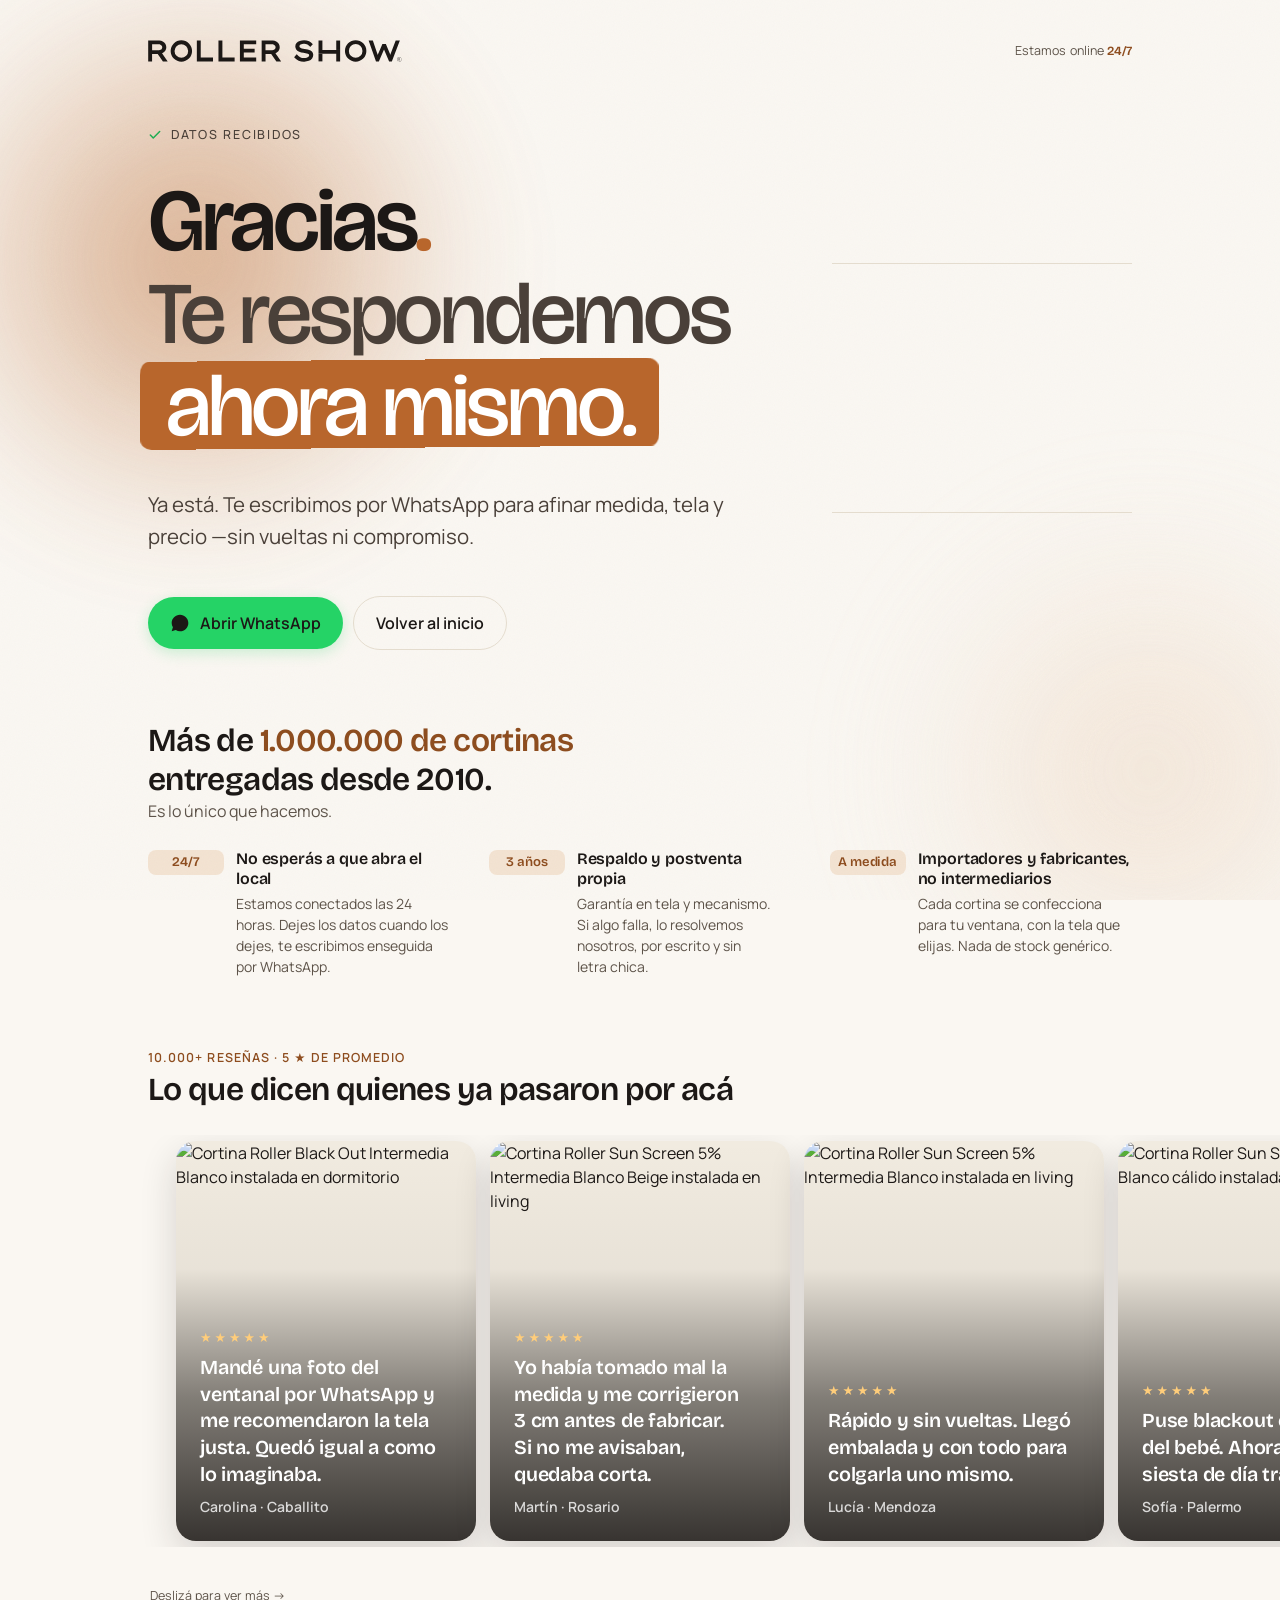
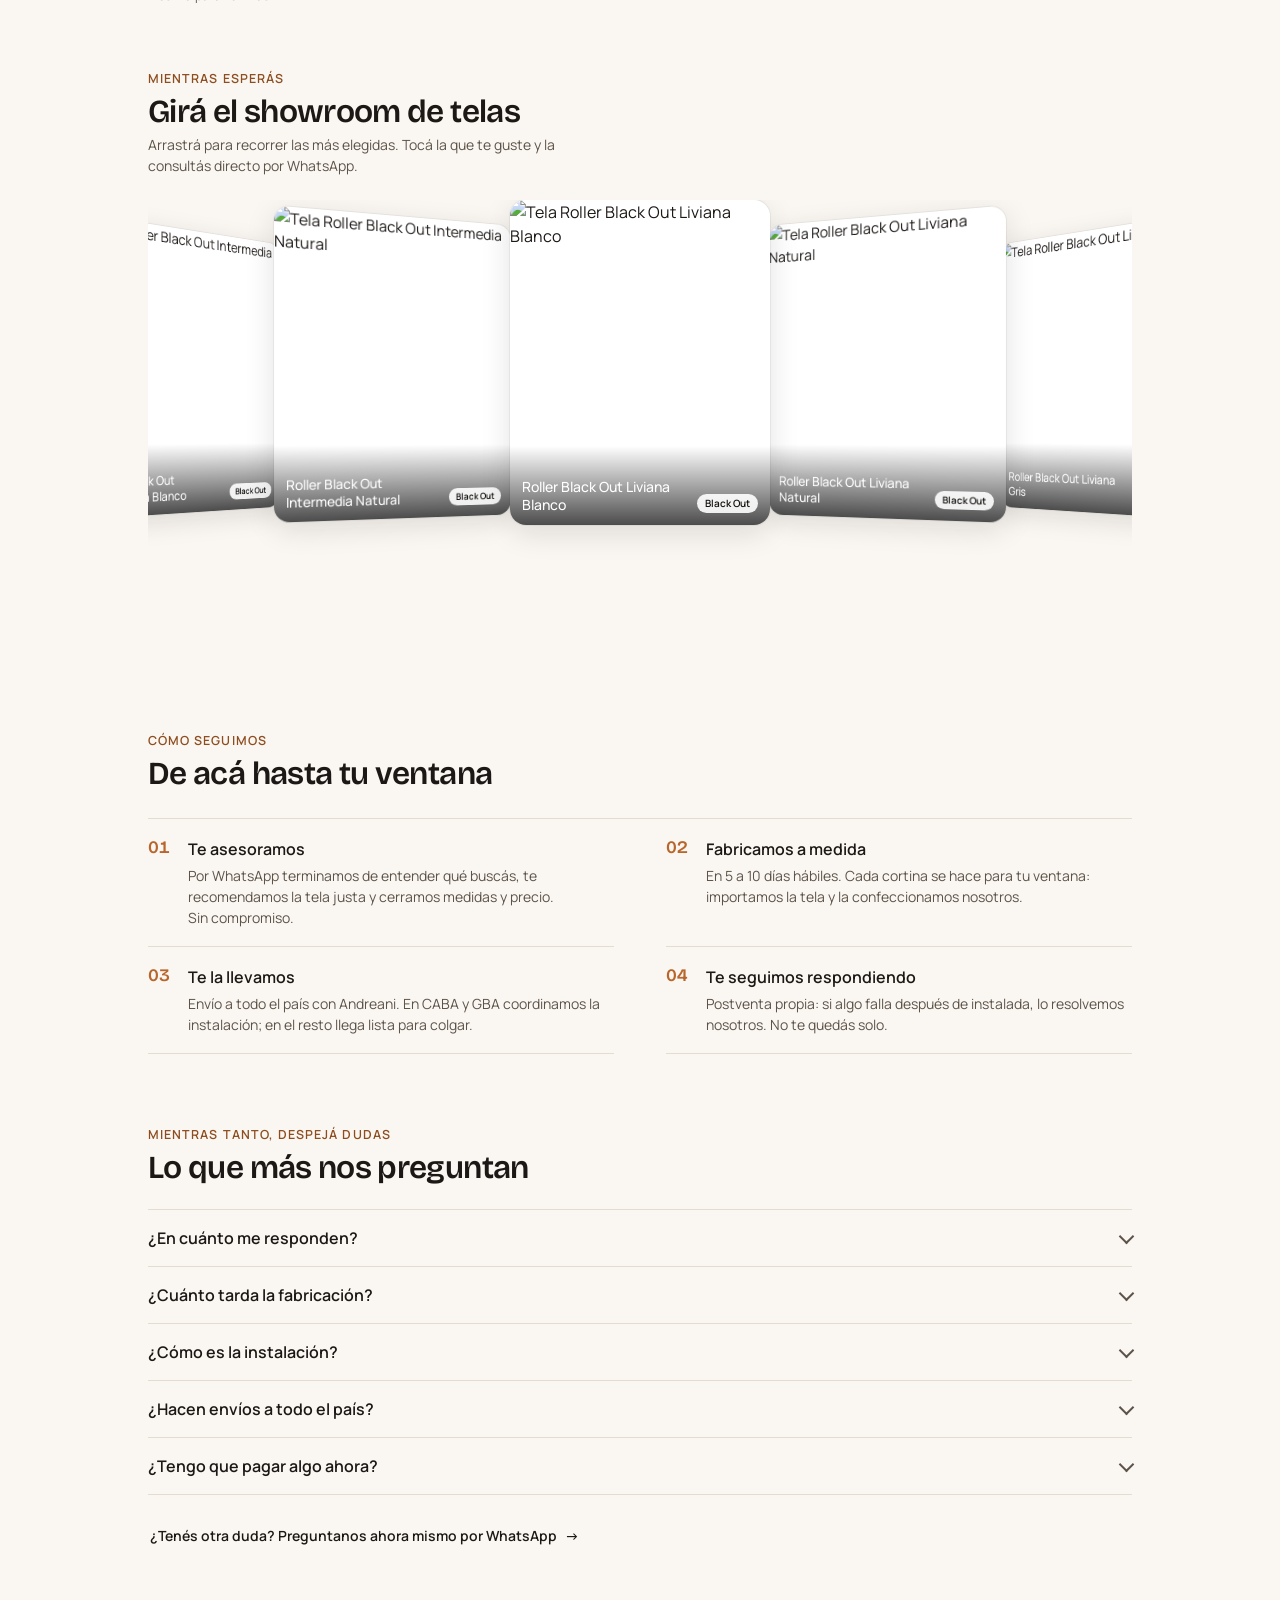
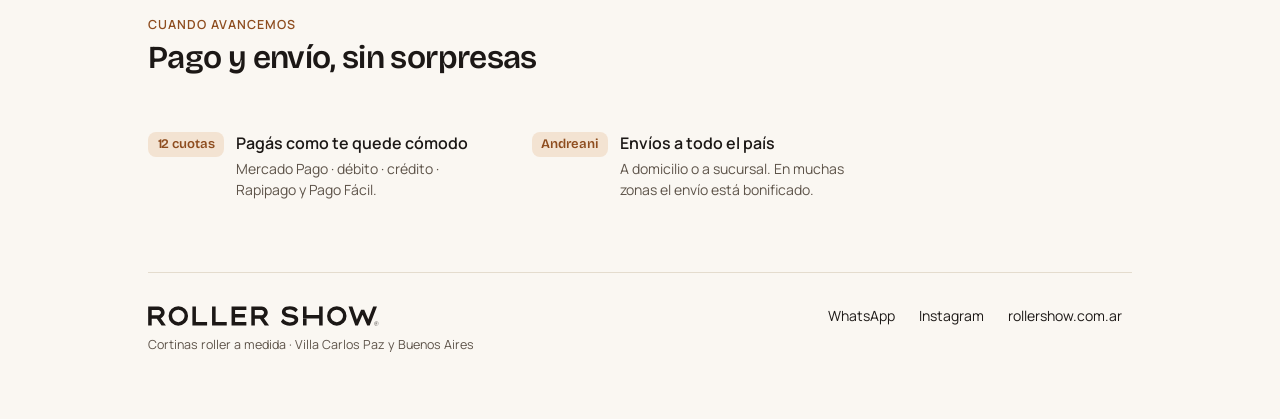
==== commit a1e82f7c: "fix: actualizar root index.html (CSS hashes frescos — era stale)" ====
--- a/index.html
+++ b/index.html
@@ -1,8 +1,8 @@
 <!DOCTYPE html><html lang="es-AR"> <head><meta charset="UTF-8"><meta name="viewport" content="width=device-width, initial-scale=1"><meta name="color-scheme" content="light"><!-- Maqueta en desarrollo: evita que el navegador (sobre todo en mobile)
          sirva una versión vieja cacheada mientras se itera. --><meta http-equiv="Cache-Control" content="no-store, must-revalidate"><meta http-equiv="Pragma" content="no-cache"><link rel="icon" type="image/svg+xml" href="/favicon.svg"><link rel="preconnect" href="https://cdn.rollershow.com.ar"><link rel="preconnect" href="https://fonts.googleapis.com"><link rel="preconnect" href="https://fonts.gstatic.com" crossorigin><!-- Tipografía: el sitio usa Geist + Instrument Serif (masterplan §26);
          las landings con bareLayout traen su propio sistema (Bricolage + Manrope).
-         Se carga solo el set que la página usa — un único <link>, no @import. --><link href="https://fonts.googleapis.com/css2?family=Bricolage+Grotesque:opsz,wght@12..96,400;12..96,500;12..96,600;12..96,700;12..96,800&family=Manrope:wght@400;500;600;700&display=swap" rel="stylesheet"><title>¡Gracias! Te estamos respondiendo por WhatsApp | RollerShow</title><meta name="description" content="Ya tenemos tus datos. Te escribimos por WhatsApp en minutos, a cualquier hora, para afinar tu presupuesto y asesorarte sin compromiso."><link rel="canonical" href="https://www.rollershow.com.ar/gracias"><meta property="og:type" content="website"><meta property="og:title" content="¡Gracias! Te estamos respondiendo por WhatsApp | RollerShow"><meta property="og:description" content="Ya tenemos tus datos. Te escribimos por WhatsApp en minutos, a cualquier hora, para afinar tu presupuesto y asesorarte sin compromiso."><meta property="og:url" content="https://www.rollershow.com.ar/gracias"><meta property="og:image" content="https://www.rollershow.com.ar/assets/og-default.jpg"><meta property="og:site_name" content="RollerShow"><meta property="og:locale" content="es_AR"><meta name="twitter:card" content="summary_large_image"><meta name="twitter:title" content="¡Gracias! Te estamos respondiendo por WhatsApp | RollerShow"><meta name="twitter:description" content="Ya tenemos tus datos. Te escribimos por WhatsApp en minutos, a cualquier hora, para afinar tu presupuesto y asesorarte sin compromiso."><meta name="twitter:image" content="https://www.rollershow.com.ar/assets/og-default.jpg"><!-- Alpine.js para interactividad puntual (mega-menú, modales, before/after, filtros). --><script defer src="https://unpkg.com/alpinejs@3.14.8/dist/cdn.min.js"></script><link rel="stylesheet" href="/rollershow-gracias/_astro/_familia_.Chgvzlh0.css">
-<link rel="stylesheet" href="/rollershow-gracias/_astro/gracias.BtnespLJ.css"></head> <body class="min-h-screen flex flex-col bg-bg page-gracias">   <main class="gracias"> <!-- Capa de luz cálida FIJA en la zona superior del viewport. Su forma
+         Se carga solo el set que la página usa — un único <link>, no @import. --><link href="https://fonts.googleapis.com/css2?family=Bricolage+Grotesque:opsz,wght@12..96,400;12..96,500;12..96,600;12..96,700;12..96,800&family=Manrope:wght@400;500;600;700&display=swap" rel="stylesheet"><title>¡Gracias! Te estamos respondiendo por WhatsApp | RollerShow</title><meta name="description" content="Ya tenemos tus datos. Te escribimos por WhatsApp en minutos, a cualquier hora, para afinar tu presupuesto y asesorarte sin compromiso."><link rel="canonical" href="https://www.rollershow.com.ar/gracias"><meta property="og:type" content="website"><meta property="og:title" content="¡Gracias! Te estamos respondiendo por WhatsApp | RollerShow"><meta property="og:description" content="Ya tenemos tus datos. Te escribimos por WhatsApp en minutos, a cualquier hora, para afinar tu presupuesto y asesorarte sin compromiso."><meta property="og:url" content="https://www.rollershow.com.ar/gracias"><meta property="og:image" content="https://www.rollershow.com.ar/assets/og-default.jpg"><meta property="og:site_name" content="RollerShow"><meta property="og:locale" content="es_AR"><meta name="twitter:card" content="summary_large_image"><meta name="twitter:title" content="¡Gracias! Te estamos respondiendo por WhatsApp | RollerShow"><meta name="twitter:description" content="Ya tenemos tus datos. Te escribimos por WhatsApp en minutos, a cualquier hora, para afinar tu presupuesto y asesorarte sin compromiso."><meta name="twitter:image" content="https://www.rollershow.com.ar/assets/og-default.jpg"><!-- Alpine.js para interactividad puntual (mega-menú, modales, before/after, filtros). --><script defer src="https://unpkg.com/alpinejs@3.14.8/dist/cdn.min.js"></script><link rel="stylesheet" href="/_astro/_familia_.BBRhZxJD.css">
+<link rel="stylesheet" href="/_astro/gracias.CNK5z5Kb.css"></head> <body class="min-h-screen flex flex-col bg-bg page-gracias">   <main class="gracias"> <!-- Capa de luz cálida FIJA en la zona superior del viewport. Su forma
          muta suave manejada por el scroll (animation-timeline: scroll): bajás
          y morfea, subís y vuelve. Compositor, 0 JS. Degrada estática. --> <div class="g-aurora" aria-hidden="true"> <span class="g-aurora__blob g-aurora__blob--1"></span> <span class="g-aurora__blob g-aurora__blob--2"></span> </div> <header class="g-top"> <a class="g-brand" href="https://rollershow.com.ar" target="_blank" rel="noopener noreferrer" aria-label="Roller Show"> <svg class="g-brand__logo" viewBox="0 0 600 52" aria-hidden="true"><use href="#rs-logo"></use></svg> </a> <span class="g-online" role="status" aria-live="polite">Estamos online <b>24/7</b> </span> </header> <section class="g-hero"> <div class="g-hero__intro"> <p class="g-status" role="status"> <svg viewBox="0 0 24 24" fill="none" stroke="currentColor" stroke-width="2.6" stroke-linecap="round" stroke-linejoin="round" aria-hidden="true"><polyline points="20 6 9 17 4 12"></polyline></svg>
 Datos recibidos
@@ -40,96 +40,52 @@
 Más de <b>1.000.000 de cortinas</b> entregadas desde 2010.
 <span>Es lo único que hacemos.</span> </p> <ul class="g-reassure"> <li class="g-reassure__item"> <span class="g-tag" aria-hidden="true">24/7</span> <div class="g-reassure__txt"> <p class="g-reassure__h">No esperás a que abra el local</p> <p class="g-reassure__p">Estamos conectados las 24 horas. Dejes los datos cuando los dejes, te escribimos enseguida por WhatsApp.</p> </div> </li> <li class="g-reassure__item"> <span class="g-tag" aria-hidden="true">3 años</span> <div class="g-reassure__txt"> <p class="g-reassure__h">Respaldo y postventa propia</p> <p class="g-reassure__p">Garantía en tela y mecanismo. Si algo falla, lo resolvemos nosotros, por escrito y sin letra chica.</p> </div> </li> <li class="g-reassure__item"> <span class="g-tag" aria-hidden="true">A medida</span> <div class="g-reassure__txt"> <p class="g-reassure__h">Importadores y fabricantes, no intermediarios</p> <p class="g-reassure__p">Cada cortina se confecciona para tu ventana, con la tela que elijas. Nada de stock genérico.</p> </div> </li> </ul> </section> <!-- Testimonios — MAQUETA: los nombres/quotes son representativos para
          prototipo. En producción reemplazar por reseñas reales con consentimiento
-         (la API no expone nombres de clientes). Las cifras 10.000+ / 5★ son reales. --> <section class="g-revs reveal" aria-label="Lo que dicen los clientes"> <div class="g-revs__head"> <p class="g-eyebrow">10.000+ reseñas · 5 ★ de promedio</p> <h2 class="g-revs__title">Lo que dicen quienes ya pasaron por acá</h2> </div> <div class="g-revs__rail" role="list" tabindex="0" aria-label="Reseñas de clientes, deslizá o usá las flechas"> <article class="g-revcard" role="listitem"> <img class="g-revcard__img" src="https://cdn.rollershow.com.ar/fotos/black-out-intermedia-blanco-335.jpg?width=400&auto=webp" alt="Cortina Roller Black Out Intermedia Blanco instalada en dormitorio" loading="lazy" decoding="async"> <div class="g-revcard__scrim"></div> <div class="g-revcard__body"> <div class="g-revcard__stars" aria-label="5 de 5 estrellas">★★★★★</div> <blockquote class="g-revcard__quote">Mandé una foto del ventanal por WhatsApp y me recomendaron la tela justa. Quedó igual a como lo imaginaba.</blockquote> <figcaption class="g-revcard__by">Carolina · Caballito</figcaption> </div> </article><article class="g-revcard" role="listitem"> <img class="g-revcard__img" src="https://cdn.rollershow.com.ar/fotos/foto-whatsapp-sun-screen-5-intermedia-beige-snow-487.jpg?width=400&auto=webp" alt="Cortina Roller Sun Screen 5% Intermedia Blanco Beige instalada en living" loading="lazy" decoding="async"> <div class="g-revcard__scrim"></div> <div class="g-revcard__body"> <div class="g-revcard__stars" aria-label="5 de 5 estrellas">★★★★★</div> <blockquote class="g-revcard__quote">Yo había tomado mal la medida y me corrigieron 3 cm antes de fabricar. Si no me avisaban, quedaba corta.</blockquote> <figcaption class="g-revcard__by">Martín · Rosario</figcaption> </div> </article><article class="g-revcard" role="listitem"> <img class="g-revcard__img" src="https://cdn.rollershow.com.ar/fotos/foto-whatsapp-sun-screen-5-intermedia-blanco-snow-471.jpg?width=400&auto=webp" alt="Cortina Roller Sun Screen 5% Intermedia Blanco instalada en living" loading="lazy" decoding="async"> <div class="g-revcard__scrim"></div> <div class="g-revcard__body"> <div class="g-revcard__stars" aria-label="5 de 5 estrellas">★★★★★</div> <blockquote class="g-revcard__quote">Rápido y sin vueltas. Llegó embalada y con todo para colgarla uno mismo.</blockquote> <figcaption class="g-revcard__by">Lucía · Mendoza</figcaption> </div> </article><article class="g-revcard" role="listitem"> <img class="g-revcard__img" src="https://cdn.rollershow.com.ar/fotos/foto-whatsapp-sun-screen-5-liviana-blanco-calido-439.jpg?width=400&auto=webp" alt="Cortina Roller Sun Screen 5% Liviana Blanco cálido instalada en cocina" loading="lazy" decoding="async"> <div class="g-revcard__scrim"></div> <div class="g-revcard__body"> <div class="g-revcard__stars" aria-label="5 de 5 estrellas">★★★★★</div> <blockquote class="g-revcard__quote">Puse blackout en el cuarto del bebé. Ahora duerme la siesta de día tranquilo.</blockquote> <figcaption class="g-revcard__by">Sofía · Palermo</figcaption> </div> </article><article class="g-revcard" role="listitem"> <img class="g-revcard__img" src="https://cdn.rollershow.com.ar/fotos/foto-vendedor-black-out-intermedia-natural-412.jpg?width=400&auto=webp" alt="Cortina Roller Black Out Intermedia Natural instalada en living" loading="lazy" decoding="async"> <div class="g-revcard__scrim"></div> <div class="g-revcard__body"> <div class="g-revcard__stars" aria-label="5 de 5 estrellas">★★★★★</div> <blockquote class="g-revcard__quote">Escribí un domingo a la noche pensando que contestaban el lunes y me respondió una persona al toque.</blockquote> <figcaption class="g-revcard__by">Diego · Villa Crespo</figcaption> </div> </article><article class="g-revcard" role="listitem"> <img class="g-revcard__img" src="https://cdn.rollershow.com.ar/fotos/foto-vendedor-sun-screen-5-pesada-blanco-398.jpg?width=400&auto=webp" alt="Cortina Roller Sun Screen 5% Pesada Blanco instalada en living" loading="lazy" decoding="async"> <div class="g-revcard__scrim"></div> <div class="g-revcard__body"> <div class="g-revcard__stars" aria-label="5 de 5 estrellas">★★★★★</div> <blockquote class="g-revcard__quote">Soy de Neuquén y tenía miedo con el envío. Llegó perfecta y la colgué sola en 15 minutos.</blockquote> <figcaption class="g-revcard__by">Romina · Neuquén</figcaption> </div> </article><article class="g-revcard" role="listitem"> <img class="g-revcard__img" src="https://cdn.rollershow.com.ar/fotos/foto-vendedor-tusor-alhel-natural-379.jpg?width=400&auto=webp" alt="Cortina Tradicionales Tusor Alhelí Natural instalada en comedor" loading="lazy" decoding="async"> <div class="g-revcard__scrim"></div> <div class="g-revcard__body"> <div class="g-revcard__stars" aria-label="5 de 5 estrellas">★★★★★</div> <blockquote class="g-revcard__quote">No sabía si ir por sunscreen o blackout. Me lo explicaron con ejemplos y elegí bien.</blockquote> <figcaption class="g-revcard__by">Federico · Belgrano</figcaption> </div> </article><article class="g-revcard" role="listitem"> <img class="g-revcard__img" src="https://cdn.rollershow.com.ar/fotos/foto-whatsapp-black-out-pesada-blanco-437.jpg?width=400&auto=webp" alt="Cortina Roller Black Out Pesada Blanco instalada en living" loading="lazy" decoding="async"> <div class="g-revcard__scrim"></div> <div class="g-revcard__body"> <div class="g-revcard__stars" aria-label="5 de 5 estrellas">★★★★★</div> <blockquote class="g-revcard__quote">Tengo un ventanal de 2,80 y en otros lados me decían que iba con empalme. Acá lo hicieron de una sola pieza.</blockquote> <figcaption class="g-revcard__by">Valentina · Nordelta</figcaption> </div> </article><article class="g-revcard" role="listitem"> <img class="g-revcard__img" src="https://cdn.rollershow.com.ar/fotos/black-out-liviana-natural-309.jpg?width=400&auto=webp" alt="Cortina Roller Black Out Liviana Natural instalada en comedor" loading="lazy" decoding="async"> <div class="g-revcard__scrim"></div> <div class="g-revcard__body"> <div class="g-revcard__stars" aria-label="5 de 5 estrellas">★★★★★</div> <blockquote class="g-revcard__quote">12 cuotas sin interés, eso me terminó de convencer.</blockquote> <figcaption class="g-revcard__by">Nicolás · Quilmes</figcaption> </div> </article><article class="g-revcard" role="listitem"> <img class="g-revcard__img" src="https://cdn.rollershow.com.ar/fotos/foto-whatsapp-gasa-ceibo-blanco-701.jpg?width=400&auto=webp" alt="Cortina Tradicionales Gasa Ceibo Blanco instalada en dormitorio" loading="lazy" decoding="async"> <div class="g-revcard__scrim"></div> <div class="g-revcard__body"> <div class="g-revcard__stars" aria-label="5 de 5 estrellas">★★★★★</div> <blockquote class="g-revcard__quote">Me mandaron fotos de la tela antes de despachar para confirmar el color. Re atentos.</blockquote> <figcaption class="g-revcard__by">Agustina · Córdoba</figcaption> </div> </article><article class="g-revcard" role="listitem"> <img class="g-revcard__img" src="https://cdn.rollershow.com.ar/fotos/gasa-r-stica-margarita-blanco-570.jpg?width=400&auto=webp" alt="Cortina Tradicionales Gasa Rústica Margarita Blanco instalada en living" loading="lazy" decoding="async"> <div class="g-revcard__scrim"></div> <div class="g-revcard__body"> <div class="g-revcard__stars" aria-label="5 de 5 estrellas">★★★★★</div> <blockquote class="g-revcard__quote">Renové todo el depto de una. Living y cuartos combinados, quedó impecable.</blockquote> <figcaption class="g-revcard__by">Joaquín · Recoleta</figcaption> </div> </article><article class="g-revcard" role="listitem"> <img class="g-revcard__img" src="https://cdn.rollershow.com.ar/fotos/decorativa-balc-nica-color-a-definir-545.jpg?width=400&auto=webp" alt="Cortina Roller Decorativa Balcánica instalada en living" loading="lazy" decoding="async"> <div class="g-revcard__scrim"></div> <div class="g-revcard__body"> <div class="g-revcard__stars" aria-label="5 de 5 estrellas">★★★★★</div> <blockquote class="g-revcard__quote">El sunscreen me deja ver el jardín pero corta el sol de la tarde que me mataba.</blockquote> <figcaption class="g-revcard__by">Marina · La Plata</figcaption> </div> </article><article class="g-revcard" role="listitem"> <img class="g-revcard__img" src="https://cdn.rollershow.com.ar/fotos/black-out-intermedia-blanco-335.jpg?width=400&auto=webp" alt="Cortina Roller Black Out Intermedia Blanco instalada en dormitorio" loading="lazy" decoding="async"> <div class="g-revcard__scrim"></div> <div class="g-revcard__body"> <div class="g-revcard__stars" aria-label="5 de 5 estrellas">★★★★★</div> <blockquote class="g-revcard__quote">Pedí presupuesto en tres lugares. Acá fueron los únicos que me asesoraron en serio y no solo tiraron un precio.</blockquote> <figcaption class="g-revcard__by">Pablo · Almagro</figcaption> </div> </article><article class="g-revcard" role="listitem"> <img class="g-revcard__img" src="https://cdn.rollershow.com.ar/fotos/foto-whatsapp-sun-screen-5-intermedia-beige-snow-487.jpg?width=400&auto=webp" alt="Cortina Roller Sun Screen 5% Intermedia Blanco Beige instalada en living" loading="lazy" decoding="async"> <div class="g-revcard__scrim"></div> <div class="g-revcard__body"> <div class="g-revcard__stars" aria-label="5 de 5 estrellas">★★★★★</div> <blockquote class="g-revcard__quote">Coordinaron la instalación en CABA ellos mismos. No tuve que mover un dedo.</blockquote> <figcaption class="g-revcard__by">Florencia · Núñez</figcaption> </div> </article><article class="g-revcard" role="listitem"> <img class="g-revcard__img" src="https://cdn.rollershow.com.ar/fotos/foto-whatsapp-sun-screen-5-intermedia-blanco-snow-471.jpg?width=400&auto=webp" alt="Cortina Roller Sun Screen 5% Intermedia Blanco instalada en living" loading="lazy" decoding="async"> <div class="g-revcard__scrim"></div> <div class="g-revcard__body"> <div class="g-revcard__stars" aria-label="5 de 5 estrellas">★★★★★</div> <blockquote class="g-revcard__quote">Soy medio exigente con las terminaciones y no tengo una queja. Impecables.</blockquote> <figcaption class="g-revcard__by">Carla · San Isidro</figcaption> </div> </article><article class="g-revcard" role="listitem"> <img class="g-revcard__img" src="https://cdn.rollershow.com.ar/fotos/foto-whatsapp-sun-screen-5-liviana-blanco-calido-439.jpg?width=400&auto=webp" alt="Cortina Roller Sun Screen 5% Liviana Blanco cálido instalada en cocina" loading="lazy" decoding="async"> <div class="g-revcard__scrim"></div> <div class="g-revcard__body"> <div class="g-revcard__stars" aria-label="5 de 5 estrellas">★★★★★</div> <blockquote class="g-revcard__quote">El blackout aísla bastante, se nota en el calor del verano.</blockquote> <figcaption class="g-revcard__by">Sebastián · Mar del Plata</figcaption> </div> </article><article class="g-revcard" role="listitem"> <img class="g-revcard__img" src="https://cdn.rollershow.com.ar/fotos/foto-vendedor-black-out-intermedia-natural-412.jpg?width=400&auto=webp" alt="Cortina Roller Black Out Intermedia Natural instalada en living" loading="lazy" decoding="async"> <div class="g-revcard__scrim"></div> <div class="g-revcard__body"> <div class="g-revcard__stars" aria-label="5 de 5 estrellas">★★★★★</div> <blockquote class="g-revcard__quote">Pregunté un montón de cosas y nunca me apuraron para cerrar. Eso se valora.</blockquote> <figcaption class="g-revcard__by">Daniela · Flores</figcaption> </div> </article><article class="g-revcard" role="listitem"> <img class="g-revcard__img" src="https://cdn.rollershow.com.ar/fotos/foto-vendedor-sun-screen-5-pesada-blanco-398.jpg?width=400&auto=webp" alt="Cortina Roller Sun Screen 5% Pesada Blanco instalada en living" loading="lazy" decoding="async"> <div class="g-revcard__scrim"></div> <div class="g-revcard__body"> <div class="g-revcard__stars" aria-label="5 de 5 estrellas">★★★★★</div> <blockquote class="g-revcard__quote">Las puse en la oficina y más de un cliente preguntó de dónde eran.</blockquote> <figcaption class="g-revcard__by">Gonzalo · Microcentro</figcaption> </div> </article><article class="g-revcard" role="listitem"> <img class="g-revcard__img" src="https://cdn.rollershow.com.ar/fotos/foto-vendedor-tusor-alhel-natural-379.jpg?width=400&auto=webp" alt="Cortina Tradicionales Tusor Alhelí Natural instalada en comedor" loading="lazy" decoding="async"> <div class="g-revcard__scrim"></div> <div class="g-revcard__body"> <div class="g-revcard__stars" aria-label="5 de 5 estrellas">★★★★★</div> <blockquote class="g-revcard__quote">Me mandaron muestras de color antes de avanzar. Pude elegir tranquila.</blockquote> <figcaption class="g-revcard__by">Julieta · Tigre</figcaption> </div> </article><article class="g-revcard" role="listitem"> <img class="g-revcard__img" src="https://cdn.rollershow.com.ar/fotos/foto-whatsapp-black-out-pesada-blanco-437.jpg?width=400&auto=webp" alt="Cortina Roller Black Out Pesada Blanco instalada en living" loading="lazy" decoding="async"> <div class="g-revcard__scrim"></div> <div class="g-revcard__body"> <div class="g-revcard__stars" aria-label="5 de 5 estrellas">★★★★★</div> <blockquote class="g-revcard__quote">Cambié una cortina vieja por blackout y el cuarto quedó oscuro total.</blockquote> <figcaption class="g-revcard__by">Matías · Lanús</figcaption> </div> </article> </div> <p class="g-revs__hint" aria-hidden="true">Deslizá para ver más →</p> </section> <section class="g-telas reveal" aria-label="Telas más elegidas"> <div class="g-telas__head"> <p class="g-eyebrow">Mientras esperás</p> <h2 class="g-telas__title">Girá el showroom de telas</h2> <p class="g-telas__sub">Arrastrá para recorrer las más elegidas. Tocá la que te guste y la consultás directo por WhatsApp.</p> </div> <div x-data="telasCarousel3D()" data-telas="[{&#34;src&#34;:&#34;https://cdn.rollershow.com.ar/telas/1746-black-out-liviana-blanco.1.jpg?width=850&#38;auto=webp&#34;,&#34;name&#34;:&#34;Roller Black Out Liviana Blanco&#34;,&#34;funcion&#34;:&#34;Black Out&#34;,&#34;wa&#34;:&#34;https://wa.me/5491140813223?text=Hola!%20Vi%20la%20tela%20Roller%20Black%20Out%20Liviana%20Blanco%20en%20la%20web%20y%20me%20interesa%20para%20mi%20cotizaci%C3%B3n.&#34;},{&#34;src&#34;:&#34;https://cdn.rollershow.com.ar/telas/black-out-liviana-natural.1.jpg?width=850&#38;auto=webp&#34;,&#34;name&#34;:&#34;Roller Black Out Liviana Natural&#34;,&#34;funcion&#34;:&#34;Black Out&#34;,&#34;wa&#34;:&#34;https://wa.me/5491140813223?text=Hola!%20Vi%20la%20tela%20Roller%20Black%20Out%20Liviana%20Natural%20en%20la%20web%20y%20me%20interesa%20para%20mi%20cotizaci%C3%B3n.&#34;},{&#34;src&#34;:&#34;https://cdn.rollershow.com.ar/telas/black-out-liviana-gris.1.jpg?width=850&#38;auto=webp&#34;,&#34;name&#34;:&#34;Roller Black Out Liviana Gris&#34;,&#34;funcion&#34;:&#34;Black Out&#34;,&#34;wa&#34;:&#34;https://wa.me/5491140813223?text=Hola!%20Vi%20la%20tela%20Roller%20Black%20Out%20Liviana%20Gris%20en%20la%20web%20y%20me%20interesa%20para%20mi%20cotizaci%C3%B3n.&#34;},{&#34;src&#34;:&#34;https://cdn.rollershow.com.ar/telas/1755-sun-screen-5-liviana-blanco-calido.1.jpg?width=850&#38;auto=webp&#34;,&#34;name&#34;:&#34;Roller Sun Screen 5% Liviana Blanco cálido&#34;,&#34;funcion&#34;:&#34;Sun Screen&#34;,&#34;wa&#34;:&#34;https://wa.me/5491140813223?text=Hola!%20Vi%20la%20tela%20Roller%20Sun%20Screen%205%25%20Liviana%20Blanco%20c%C3%A1lido%20en%20la%20web%20y%20me%20interesa%20para%20mi%20cotizaci%C3%B3n.&#34;},{&#34;src&#34;:&#34;https://cdn.rollershow.com.ar/telas/sun-screen-5-liviana-beige.1.jpg?width=850&#38;auto=webp&#34;,&#34;name&#34;:&#34;Roller Sun Screen 5% Liviana Beige&#34;,&#34;funcion&#34;:&#34;Sun Screen&#34;,&#34;wa&#34;:&#34;https://wa.me/5491140813223?text=Hola!%20Vi%20la%20tela%20Roller%20Sun%20Screen%205%25%20Liviana%20Beige%20en%20la%20web%20y%20me%20interesa%20para%20mi%20cotizaci%C3%B3n.&#34;},{&#34;src&#34;:&#34;https://cdn.rollershow.com.ar/telas/sun-screen-5-liviana-gris-beige.1.jpg?width=850&#38;auto=webp&#34;,&#34;name&#34;:&#34;Roller Sun Screen 5% Liviana Gris&#34;,&#34;funcion&#34;:&#34;Sun Screen&#34;,&#34;wa&#34;:&#34;https://wa.me/5491140813223?text=Hola!%20Vi%20la%20tela%20Roller%20Sun%20Screen%205%25%20Liviana%20Gris%20en%20la%20web%20y%20me%20interesa%20para%20mi%20cotizaci%C3%B3n.&#34;},{&#34;src&#34;:&#34;https://cdn.rollershow.com.ar/telas/black-out-intermedia-blanco.1.jpg?width=850&#38;auto=webp&#34;,&#34;name&#34;:&#34;Roller Black Out Intermedia Blanco&#34;,&#34;funcion&#34;:&#34;Black Out&#34;,&#34;wa&#34;:&#34;https://wa.me/5491140813223?text=Hola!%20Vi%20la%20tela%20Roller%20Black%20Out%20Intermedia%20Blanco%20en%20la%20web%20y%20me%20interesa%20para%20mi%20cotizaci%C3%B3n.&#34;},{&#34;src&#34;:&#34;https://cdn.rollershow.com.ar/telas/black-out-intermedia-natural.1.jpg?width=850&#38;auto=webp&#34;,&#34;name&#34;:&#34;Roller Black Out Intermedia Natural&#34;,&#34;funcion&#34;:&#34;Black Out&#34;,&#34;wa&#34;:&#34;https://wa.me/5491140813223?text=Hola!%20Vi%20la%20tela%20Roller%20Black%20Out%20Intermedia%20Natural%20en%20la%20web%20y%20me%20interesa%20para%20mi%20cotizaci%C3%B3n.&#34;}]" class="relative"> <!-- Overlay --> <div x-show="active" x-transition:enter="transition ease-out duration-200" x-transition:enter-start="opacity-0" x-transition:enter-end="opacity-100" x-transition:leave="transition ease-in duration-150" x-transition:leave-start="opacity-100" x-transition:leave-end="opacity-0" @click="closeOverlay()" @keydown.escape.window="closeOverlay()" role="dialog" aria-modal="true" :aria-label="active ? 'Detalle de la tela ' + active.name : ''" class="fixed inset-0 z-50 flex items-center justify-center bg-black/80 p-6" style="display:none"> <div @click.stop x-show="active" x-transition:enter="transition ease-out duration-200" x-transition:enter-start="opacity-0 scale-95" x-transition:enter-end="opacity-100 scale-100" x-transition:leave="transition ease-in duration-150" x-transition:leave-start="opacity-100 scale-100" x-transition:leave-end="opacity-0 scale-95" class="w-full max-w-sm overflow-hidden rounded-3xl bg-white shadow-2xl"> <template x-if="active"> <div> <img :src="active.src" :alt="'Tela ' + active.name" class="aspect-[4/5] w-full object-cover"> <div class="p-5"> <div class="flex items-center justify-between gap-2"> <p class="text-lg font-semibold text-ink" x-text="active.name"></p> <span x-show="active.funcion" class="rounded-full bg-accent-soft px-2.5 py-1 text-[11px] font-semibold text-accent" x-text="active.funcion"></span> </div> <a :href="active.wa" target="_blank" rel="noopener noreferrer" class="mt-4 flex w-full items-center justify-center gap-2 rounded-full bg-accent px-5 py-3 font-medium text-white no-underline transition-transform active:scale-95">
+         (la API no expone nombres de clientes). Las cifras 10.000+ / 5★ son reales. --> <section class="g-revs reveal" aria-label="Lo que dicen los clientes"> <div class="g-revs__head"> <p class="g-eyebrow">10.000+ reseñas · 5 ★ de promedio</p> <h2 class="g-revs__title">Lo que dicen quienes ya pasaron por acá</h2> </div> <div class="g-revs__rail" role="list" tabindex="0" aria-label="Reseñas de clientes, deslizá o usá las flechas"> <article class="g-revcard" role="listitem"> <img class="g-revcard__img" src="https://cdn.rollershow.com.ar/fotos/black-out-intermedia-blanco-335.jpg?width=400&auto=webp" alt="Cortina Roller Black Out Intermedia Blanco instalada en dormitorio" loading="lazy" decoding="async"> <div class="g-revcard__scrim"></div> <div class="g-revcard__body"> <div class="g-revcard__stars" aria-label="5 de 5 estrellas">★★★★★</div> <blockquote class="g-revcard__quote">Mandé una foto del ventanal por WhatsApp y me recomendaron la tela justa. Quedó igual a como lo imaginaba.</blockquote> <figcaption class="g-revcard__by">Carolina · Caballito</figcaption> </div> </article><article class="g-revcard" role="listitem"> <img class="g-revcard__img" src="https://cdn.rollershow.com.ar/fotos/foto-whatsapp-sun-screen-5-intermedia-beige-snow-487.jpg?width=400&auto=webp" alt="Cortina Roller Sun Screen 5% Intermedia Blanco Beige instalada en living" loading="lazy" decoding="async"> <div class="g-revcard__scrim"></div> <div class="g-revcard__body"> <div class="g-revcard__stars" aria-label="5 de 5 estrellas">★★★★★</div> <blockquote class="g-revcard__quote">Yo había tomado mal la medida y me corrigieron 3 cm antes de fabricar. Si no me avisaban, quedaba corta.</blockquote> <figcaption class="g-revcard__by">Martín · Rosario</figcaption> </div> </article><article class="g-revcard" role="listitem"> <img class="g-revcard__img" src="https://cdn.rollershow.com.ar/fotos/foto-whatsapp-sun-screen-5-intermedia-blanco-snow-471.jpg?width=400&auto=webp" alt="Cortina Roller Sun Screen 5% Intermedia Blanco instalada en living" loading="lazy" decoding="async"> <div class="g-revcard__scrim"></div> <div class="g-revcard__body"> <div class="g-revcard__stars" aria-label="5 de 5 estrellas">★★★★★</div> <blockquote class="g-revcard__quote">Rápido y sin vueltas. Llegó embalada y con todo para colgarla uno mismo.</blockquote> <figcaption class="g-revcard__by">Lucía · Mendoza</figcaption> </div> </article><article class="g-revcard" role="listitem"> <img class="g-revcard__img" src="https://cdn.rollershow.com.ar/fotos/foto-whatsapp-sun-screen-5-liviana-blanco-calido-439.jpg?width=400&auto=webp" alt="Cortina Roller Sun Screen 5% Liviana Blanco cálido instalada en cocina" loading="lazy" decoding="async"> <div class="g-revcard__scrim"></div> <div class="g-revcard__body"> <div class="g-revcard__stars" aria-label="5 de 5 estrellas">★★★★★</div> <blockquote class="g-revcard__quote">Puse blackout en el cuarto del bebé. Ahora duerme la siesta de día tranquilo.</blockquote> <figcaption class="g-revcard__by">Sofía · Palermo</figcaption> </div> </article><article class="g-revcard" role="listitem"> <img class="g-revcard__img" src="https://cdn.rollershow.com.ar/fotos/foto-vendedor-black-out-intermedia-natural-412.jpg?width=400&auto=webp" alt="Cortina Roller Black Out Intermedia Natural instalada en living" loading="lazy" decoding="async"> <div class="g-revcard__scrim"></div> <div class="g-revcard__body"> <div class="g-revcard__stars" aria-label="5 de 5 estrellas">★★★★★</div> <blockquote class="g-revcard__quote">Escribí un domingo a la noche pensando que contestaban el lunes y me respondió una persona al toque.</blockquote> <figcaption class="g-revcard__by">Diego · Villa Crespo</figcaption> </div> </article><article class="g-revcard" role="listitem"> <img class="g-revcard__img" src="https://cdn.rollershow.com.ar/fotos/foto-vendedor-sun-screen-5-pesada-blanco-398.jpg?width=400&auto=webp" alt="Cortina Roller Sun Screen 5% Pesada Blanco instalada en living" loading="lazy" decoding="async"> <div class="g-revcard__scrim"></div> <div class="g-revcard__body"> <div class="g-revcard__stars" aria-label="5 de 5 estrellas">★★★★★</div> <blockquote class="g-revcard__quote">Soy de Neuquén y tenía miedo con el envío. Llegó perfecta y la colgué sola en 15 minutos.</blockquote> <figcaption class="g-revcard__by">Romina · Neuquén</figcaption> </div> </article><article class="g-revcard" role="listitem"> <img class="g-revcard__img" src="https://cdn.rollershow.com.ar/fotos/foto-vendedor-tusor-alhel-natural-379.jpg?width=400&auto=webp" alt="Cortina Tradicionales Tusor Alhelí Natural instalada en comedor" loading="lazy" decoding="async"> <div class="g-revcard__scrim"></div> <div class="g-revcard__body"> <div class="g-revcard__stars" aria-label="5 de 5 estrellas">★★★★★</div> <blockquote class="g-revcard__quote">No sabía si ir por sunscreen o blackout. Me lo explicaron con ejemplos y elegí bien.</blockquote> <figcaption class="g-revcard__by">Federico · Belgrano</figcaption> </div> </article><article class="g-revcard" role="listitem"> <img class="g-revcard__img" src="https://cdn.rollershow.com.ar/fotos/foto-whatsapp-black-out-pesada-blanco-437.jpg?width=400&auto=webp" alt="Cortina Roller Black Out Pesada Blanco instalada en living" loading="lazy" decoding="async"> <div class="g-revcard__scrim"></div> <div class="g-revcard__body"> <div class="g-revcard__stars" aria-label="5 de 5 estrellas">★★★★★</div> <blockquote class="g-revcard__quote">Tengo un ventanal de 2,80 y en otros lados me decían que iba con empalme. Acá lo hicieron de una sola pieza.</blockquote> <figcaption class="g-revcard__by">Valentina · Nordelta</figcaption> </div> </article><article class="g-revcard" role="listitem"> <img class="g-revcard__img" src="https://cdn.rollershow.com.ar/fotos/black-out-liviana-natural-309.jpg?width=400&auto=webp" alt="Cortina Roller Black Out Liviana Natural instalada en comedor" loading="lazy" decoding="async"> <div class="g-revcard__scrim"></div> <div class="g-revcard__body"> <div class="g-revcard__stars" aria-label="5 de 5 estrellas">★★★★★</div> <blockquote class="g-revcard__quote">12 cuotas sin interés, eso me terminó de convencer.</blockquote> <figcaption class="g-revcard__by">Nicolás · Quilmes</figcaption> </div> </article><article class="g-revcard" role="listitem"> <img class="g-revcard__img" src="https://cdn.rollershow.com.ar/fotos/foto-whatsapp-gasa-ceibo-blanco-701.jpg?width=400&auto=webp" alt="Cortina Tradicionales Gasa Ceibo Blanco instalada en dormitorio" loading="lazy" decoding="async"> <div class="g-revcard__scrim"></div> <div class="g-revcard__body"> <div class="g-revcard__stars" aria-label="5 de 5 estrellas">★★★★★</div> <blockquote class="g-revcard__quote">Me mandaron fotos de la tela antes de despachar para confirmar el color. Re atentos.</blockquote> <figcaption class="g-revcard__by">Agustina · Córdoba</figcaption> </div> </article><article class="g-revcard" role="listitem"> <img class="g-revcard__img" src="https://cdn.rollershow.com.ar/fotos/gasa-r-stica-margarita-blanco-570.jpg?width=400&auto=webp" alt="Cortina Tradicionales Gasa Rústica Margarita Blanco instalada en living" loading="lazy" decoding="async"> <div class="g-revcard__scrim"></div> <div class="g-revcard__body"> <div class="g-revcard__stars" aria-label="5 de 5 estrellas">★★★★★</div> <blockquote class="g-revcard__quote">Renové todo el depto de una. Living y cuartos combinados, quedó impecable.</blockquote> <figcaption class="g-revcard__by">Joaquín · Recoleta</figcaption> </div> </article><article class="g-revcard" role="listitem"> <img class="g-revcard__img" src="https://cdn.rollershow.com.ar/fotos/decorativa-balc-nica-color-a-definir-545.jpg?width=400&auto=webp" alt="Cortina Roller Decorativa Balcánica instalada en living" loading="lazy" decoding="async"> <div class="g-revcard__scrim"></div> <div class="g-revcard__body"> <div class="g-revcard__stars" aria-label="5 de 5 estrellas">★★★★★</div> <blockquote class="g-revcard__quote">El sunscreen me deja ver el jardín pero corta el sol de la tarde que me mataba.</blockquote> <figcaption class="g-revcard__by">Marina · La Plata</figcaption> </div> </article><article class="g-revcard" role="listitem"> <img class="g-revcard__img" src="https://cdn.rollershow.com.ar/fotos/black-out-intermedia-blanco-335.jpg?width=400&auto=webp" alt="Cortina Roller Black Out Intermedia Blanco instalada en dormitorio" loading="lazy" decoding="async"> <div class="g-revcard__scrim"></div> <div class="g-revcard__body"> <div class="g-revcard__stars" aria-label="5 de 5 estrellas">★★★★★</div> <blockquote class="g-revcard__quote">Pedí presupuesto en tres lugares. Acá fueron los únicos que me asesoraron en serio y no solo tiraron un precio.</blockquote> <figcaption class="g-revcard__by">Pablo · Almagro</figcaption> </div> </article><article class="g-revcard" role="listitem"> <img class="g-revcard__img" src="https://cdn.rollershow.com.ar/fotos/foto-whatsapp-sun-screen-5-intermedia-beige-snow-487.jpg?width=400&auto=webp" alt="Cortina Roller Sun Screen 5% Intermedia Blanco Beige instalada en living" loading="lazy" decoding="async"> <div class="g-revcard__scrim"></div> <div class="g-revcard__body"> <div class="g-revcard__stars" aria-label="5 de 5 estrellas">★★★★★</div> <blockquote class="g-revcard__quote">Coordinaron la instalación en CABA ellos mismos. No tuve que mover un dedo.</blockquote> <figcaption class="g-revcard__by">Florencia · Núñez</figcaption> </div> </article><article class="g-revcard" role="listitem"> <img class="g-revcard__img" src="https://cdn.rollershow.com.ar/fotos/foto-whatsapp-sun-screen-5-intermedia-blanco-snow-471.jpg?width=400&auto=webp" alt="Cortina Roller Sun Screen 5% Intermedia Blanco instalada en living" loading="lazy" decoding="async"> <div class="g-revcard__scrim"></div> <div class="g-revcard__body"> <div class="g-revcard__stars" aria-label="5 de 5 estrellas">★★★★★</div> <blockquote class="g-revcard__quote">Soy medio exigente con las terminaciones y no tengo una queja. Impecables.</blockquote> <figcaption class="g-revcard__by">Carla · San Isidro</figcaption> </div> </article><article class="g-revcard" role="listitem"> <img class="g-revcard__img" src="https://cdn.rollershow.com.ar/fotos/foto-whatsapp-sun-screen-5-liviana-blanco-calido-439.jpg?width=400&auto=webp" alt="Cortina Roller Sun Screen 5% Liviana Blanco cálido instalada en cocina" loading="lazy" decoding="async"> <div class="g-revcard__scrim"></div> <div class="g-revcard__body"> <div class="g-revcard__stars" aria-label="5 de 5 estrellas">★★★★★</div> <blockquote class="g-revcard__quote">El blackout aísla bastante, se nota en el calor del verano.</blockquote> <figcaption class="g-revcard__by">Sebastián · Mar del Plata</figcaption> </div> </article><article class="g-revcard" role="listitem"> <img class="g-revcard__img" src="https://cdn.rollershow.com.ar/fotos/foto-vendedor-black-out-intermedia-natural-412.jpg?width=400&auto=webp" alt="Cortina Roller Black Out Intermedia Natural instalada en living" loading="lazy" decoding="async"> <div class="g-revcard__scrim"></div> <div class="g-revcard__body"> <div class="g-revcard__stars" aria-label="5 de 5 estrellas">★★★★★</div> <blockquote class="g-revcard__quote">Pregunté un montón de cosas y nunca me apuraron para cerrar. Eso se valora.</blockquote> <figcaption class="g-revcard__by">Daniela · Flores</figcaption> </div> </article><article class="g-revcard" role="listitem"> <img class="g-revcard__img" src="https://cdn.rollershow.com.ar/fotos/foto-vendedor-sun-screen-5-pesada-blanco-398.jpg?width=400&auto=webp" alt="Cortina Roller Sun Screen 5% Pesada Blanco instalada en living" loading="lazy" decoding="async"> <div class="g-revcard__scrim"></div> <div class="g-revcard__body"> <div class="g-revcard__stars" aria-label="5 de 5 estrellas">★★★★★</div> <blockquote class="g-revcard__quote">Las puse en la oficina y más de un cliente preguntó de dónde eran.</blockquote> <figcaption class="g-revcard__by">Gonzalo · Microcentro</figcaption> </div> </article><article class="g-revcard" role="listitem"> <img class="g-revcard__img" src="https://cdn.rollershow.com.ar/fotos/foto-vendedor-tusor-alhel-natural-379.jpg?width=400&auto=webp" alt="Cortina Tradicionales Tusor Alhelí Natural instalada en comedor" loading="lazy" decoding="async"> <div class="g-revcard__scrim"></div> <div class="g-revcard__body"> <div class="g-revcard__stars" aria-label="5 de 5 estrellas">★★★★★</div> <blockquote class="g-revcard__quote">Me mandaron muestras de color antes de avanzar. Pude elegir tranquila.</blockquote> <figcaption class="g-revcard__by">Julieta · Tigre</figcaption> </div> </article><article class="g-revcard" role="listitem"> <img class="g-revcard__img" src="https://cdn.rollershow.com.ar/fotos/foto-whatsapp-black-out-pesada-blanco-437.jpg?width=400&auto=webp" alt="Cortina Roller Black Out Pesada Blanco instalada en living" loading="lazy" decoding="async"> <div class="g-revcard__scrim"></div> <div class="g-revcard__body"> <div class="g-revcard__stars" aria-label="5 de 5 estrellas">★★★★★</div> <blockquote class="g-revcard__quote">Cambié una cortina vieja por blackout y el cuarto quedó oscuro total.</blockquote> <figcaption class="g-revcard__by">Matías · Lanús</figcaption> </div> </article> </div> <p class="g-revs__hint" aria-hidden="true">Deslizá para ver más →</p> </section> <section class="g-telas reveal" aria-label="Telas más elegidas"> <div class="g-telas__head"> <p class="g-eyebrow">Mientras esperás</p> <h2 class="g-telas__title">Girá el showroom de telas</h2> <p class="g-telas__sub">Arrastrá para recorrer las más elegidas. Tocá la que te guste y la consultás directo por WhatsApp.</p> </div> <link rel="stylesheet" href="https://cdn.jsdelivr.net/npm/swiper@11/swiper-bundle.min.css"><div x-data="{ active: null }" @tela-click.window="active = $event.detail" class="relative"> <!-- Overlay --> <div x-show="active" x-transition:enter="transition ease-out duration-200" x-transition:enter-start="opacity-0" x-transition:enter-end="opacity-100" x-transition:leave="transition ease-in duration-150" x-transition:leave-start="opacity-100" x-transition:leave-end="opacity-0" @click="active = null" @keydown.escape.window="active = null" role="dialog" aria-modal="true" :aria-label="active ? 'Detalle de la tela ' + active.name : ''" class="fixed inset-0 z-50 flex items-center justify-center bg-black/80 p-6" style="display:none"> <div @click.stop x-show="active" x-transition:enter="transition ease-out duration-200" x-transition:enter-start="opacity-0 scale-95" x-transition:enter-end="opacity-100 scale-100" x-transition:leave="transition ease-in duration-150" x-transition:leave-start="opacity-100 scale-100" x-transition:leave-end="opacity-0 scale-95" class="w-full max-w-sm overflow-hidden rounded-3xl bg-white shadow-2xl"> <template x-if="active"> <div> <img :src="active.src" :alt="'Tela ' + active.name" class="aspect-[4/5] w-full object-cover"> <div class="p-5"> <div class="flex items-center justify-between gap-2"> <p class="text-lg font-semibold text-ink" x-text="active.name"></p> <span x-show="active.funcion" class="rounded-full bg-accent-soft px-2.5 py-1 text-[11px] font-semibold text-accent" x-text="active.funcion"></span> </div> <a :href="active.wa" target="_blank" rel="noopener noreferrer" class="mt-4 flex w-full items-center justify-center gap-2 rounded-full bg-accent px-5 py-3 font-medium text-white no-underline transition-transform active:scale-95">
 Consultar esta tela por WhatsApp
-</a> <button @click="closeOverlay()" aria-label="Cerrar y seguir mirando telas" class="mt-2 w-full rounded-full px-5 py-3 text-sm text-ink-muted">
+</a> <button @click="active = null" aria-label="Cerrar y seguir mirando telas" class="mt-2 w-full rounded-full px-5 py-3 text-sm text-ink-muted">
 Seguir mirando
-</button> </div> </div> </template> </div> </div> <!-- Viewport del carrusel --> <div class="relative h-[340px] w-full overflow-hidden sm:h-[460px]" style="perspective:1000px"> <!-- Cilindro draggable --> <div class="relative flex h-full origin-center cursor-grab justify-center active:cursor-grabbing" :style="`transform: rotate3d(0,1,0,${rotation}deg); width: ${cylinderWidth}px; transform-style: preserve-3d; will-change: transform`" @pointerdown="dragStart($event)" @pointermove="dragMove($event)" @pointerup="dragEnd($event)" @pointercancel="dragEnd($event)"> <template x-for="(t, i) in list" :key="t.name + i"> <div class="absolute flex h-full origin-center items-center justify-center p-2" :style="`width: ${faceWidth}px; transform: rotateY(${i * angleDeg}deg) translateZ(${radius}px)`" @click="handleClick(t)"> <div class="relative w-full overflow-hidden rounded-2xl bg-white shadow-[0_8px_30px_rgba(20,17,15,0.12)] ring-1 ring-black/5"> <img :src="t.src" :alt="'Tela ' + t.name" class="pointer-events-none aspect-[4/5] w-full object-cover" draggable="false" loading="lazy"> <div class="absolute inset-x-0 bottom-0 flex items-end justify-between gap-2 bg-gradient-to-t from-black/70 to-transparent p-3 pt-8"> <span class="text-sm font-medium leading-tight text-white" x-text="t.name"></span> <span x-show="t.funcion" class="shrink-0 rounded-full bg-white/90 px-2 py-0.5 text-[10px] font-semibold text-ink" x-text="t.funcion"></span> </div> </div> </div> </template> </div> </div> </div> <script>
-  window.telasCarousel3D = function () {
-    return {
-      list: [],
-      cylinderWidth: 1500,
-      rotation: -10,
-      active: null,
-      dragging: false,
-      didDrag: false,
-      dragStartX: 0,
-      lastX: 0,
-      lastTime: 0,
-      velocity: 0,
-      rafId: null,
+</button> </div> </div> </template> </div> </div> <!-- Swiper CoverFlow — overflow-hidden via Tailwind, no depende del CDN CSS --> <div class="telas-swiper swiper overflow-hidden h-[340px] w-full sm:h-[460px]"> <div class="swiper-wrapper items-center"> <div class="swiper-slide" data-tela="{&#34;src&#34;:&#34;https://cdn.rollershow.com.ar/telas/1746-black-out-liviana-blanco.1.jpg?width=850&#38;auto=webp&#34;,&#34;name&#34;:&#34;Roller Black Out Liviana Blanco&#34;,&#34;funcion&#34;:&#34;Black Out&#34;,&#34;wa&#34;:&#34;https://wa.me/5491140813223?text=Hola!%20Vi%20la%20tela%20Roller%20Black%20Out%20Liviana%20Blanco%20en%20la%20web%20y%20me%20interesa%20para%20mi%20cotizaci%C3%B3n.&#34;}"> <div class="relative overflow-hidden rounded-2xl bg-white shadow-[0_8px_30px_rgba(20,17,15,0.12)] ring-1 ring-black/5 cursor-pointer"> <img src="https://cdn.rollershow.com.ar/telas/1746-black-out-liviana-blanco.1.jpg?width=850&auto=webp" alt="Tela Roller Black Out Liviana Blanco" class="pointer-events-none aspect-[4/5] w-full object-cover" draggable="false" loading="lazy"> <div class="absolute inset-x-0 bottom-0 flex items-end justify-between gap-2 bg-gradient-to-t from-black/70 to-transparent p-3 pt-8"> <span class="text-sm font-medium leading-tight text-white">Roller Black Out Liviana Blanco</span> <span class="shrink-0 rounded-full bg-white/90 px-2 py-0.5 text-[10px] font-semibold text-ink">Black Out</span> </div> </div> </div><div class="swiper-slide" data-tela="{&#34;src&#34;:&#34;https://cdn.rollershow.com.ar/telas/black-out-liviana-natural.1.jpg?width=850&#38;auto=webp&#34;,&#34;name&#34;:&#34;Roller Black Out Liviana Natural&#34;,&#34;funcion&#34;:&#34;Black Out&#34;,&#34;wa&#34;:&#34;https://wa.me/5491140813223?text=Hola!%20Vi%20la%20tela%20Roller%20Black%20Out%20Liviana%20Natural%20en%20la%20web%20y%20me%20interesa%20para%20mi%20cotizaci%C3%B3n.&#34;}"> <div class="relative overflow-hidden rounded-2xl bg-white shadow-[0_8px_30px_rgba(20,17,15,0.12)] ring-1 ring-black/5 cursor-pointer"> <img src="https://cdn.rollershow.com.ar/telas/black-out-liviana-natural.1.jpg?width=850&auto=webp" alt="Tela Roller Black Out Liviana Natural" class="pointer-events-none aspect-[4/5] w-full object-cover" draggable="false" loading="lazy"> <div class="absolute inset-x-0 bottom-0 flex items-end justify-between gap-2 bg-gradient-to-t from-black/70 to-transparent p-3 pt-8"> <span class="text-sm font-medium leading-tight text-white">Roller Black Out Liviana Natural</span> <span class="shrink-0 rounded-full bg-white/90 px-2 py-0.5 text-[10px] font-semibold text-ink">Black Out</span> </div> </div> </div><div class="swiper-slide" data-tela="{&#34;src&#34;:&#34;https://cdn.rollershow.com.ar/telas/black-out-liviana-gris.1.jpg?width=850&#38;auto=webp&#34;,&#34;name&#34;:&#34;Roller Black Out Liviana Gris&#34;,&#34;funcion&#34;:&#34;Black Out&#34;,&#34;wa&#34;:&#34;https://wa.me/5491140813223?text=Hola!%20Vi%20la%20tela%20Roller%20Black%20Out%20Liviana%20Gris%20en%20la%20web%20y%20me%20interesa%20para%20mi%20cotizaci%C3%B3n.&#34;}"> <div class="relative overflow-hidden rounded-2xl bg-white shadow-[0_8px_30px_rgba(20,17,15,0.12)] ring-1 ring-black/5 cursor-pointer"> <img src="https://cdn.rollershow.com.ar/telas/black-out-liviana-gris.1.jpg?width=850&auto=webp" alt="Tela Roller Black Out Liviana Gris" class="pointer-events-none aspect-[4/5] w-full object-cover" draggable="false" loading="lazy"> <div class="absolute inset-x-0 bottom-0 flex items-end justify-between gap-2 bg-gradient-to-t from-black/70 to-transparent p-3 pt-8"> <span class="text-sm font-medium leading-tight text-white">Roller Black Out Liviana Gris</span> <span class="shrink-0 rounded-full bg-white/90 px-2 py-0.5 text-[10px] font-semibold text-ink">Black Out</span> </div> </div> </div><div class="swiper-slide" data-tela="{&#34;src&#34;:&#34;https://cdn.rollershow.com.ar/telas/1755-sun-screen-5-liviana-blanco-calido.1.jpg?width=850&#38;auto=webp&#34;,&#34;name&#34;:&#34;Roller Sun Screen 5% Liviana Blanco cálido&#34;,&#34;funcion&#34;:&#34;Sun Screen&#34;,&#34;wa&#34;:&#34;https://wa.me/5491140813223?text=Hola!%20Vi%20la%20tela%20Roller%20Sun%20Screen%205%25%20Liviana%20Blanco%20c%C3%A1lido%20en%20la%20web%20y%20me%20interesa%20para%20mi%20cotizaci%C3%B3n.&#34;}"> <div class="relative overflow-hidden rounded-2xl bg-white shadow-[0_8px_30px_rgba(20,17,15,0.12)] ring-1 ring-black/5 cursor-pointer"> <img src="https://cdn.rollershow.com.ar/telas/1755-sun-screen-5-liviana-blanco-calido.1.jpg?width=850&auto=webp" alt="Tela Roller Sun Screen 5% Liviana Blanco cálido" class="pointer-events-none aspect-[4/5] w-full object-cover" draggable="false" loading="lazy"> <div class="absolute inset-x-0 bottom-0 flex items-end justify-between gap-2 bg-gradient-to-t from-black/70 to-transparent p-3 pt-8"> <span class="text-sm font-medium leading-tight text-white">Roller Sun Screen 5% Liviana Blanco cálido</span> <span class="shrink-0 rounded-full bg-white/90 px-2 py-0.5 text-[10px] font-semibold text-ink">Sun Screen</span> </div> </div> </div><div class="swiper-slide" data-tela="{&#34;src&#34;:&#34;https://cdn.rollershow.com.ar/telas/sun-screen-5-liviana-beige.1.jpg?width=850&#38;auto=webp&#34;,&#34;name&#34;:&#34;Roller Sun Screen 5% Liviana Beige&#34;,&#34;funcion&#34;:&#34;Sun Screen&#34;,&#34;wa&#34;:&#34;https://wa.me/5491140813223?text=Hola!%20Vi%20la%20tela%20Roller%20Sun%20Screen%205%25%20Liviana%20Beige%20en%20la%20web%20y%20me%20interesa%20para%20mi%20cotizaci%C3%B3n.&#34;}"> <div class="relative overflow-hidden rounded-2xl bg-white shadow-[0_8px_30px_rgba(20,17,15,0.12)] ring-1 ring-black/5 cursor-pointer"> <img src="https://cdn.rollershow.com.ar/telas/sun-screen-5-liviana-beige.1.jpg?width=850&auto=webp" alt="Tela Roller Sun Screen 5% Liviana Beige" class="pointer-events-none aspect-[4/5] w-full object-cover" draggable="false" loading="lazy"> <div class="absolute inset-x-0 bottom-0 flex items-end justify-between gap-2 bg-gradient-to-t from-black/70 to-transparent p-3 pt-8"> <span class="text-sm font-medium leading-tight text-white">Roller Sun Screen 5% Liviana Beige</span> <span class="shrink-0 rounded-full bg-white/90 px-2 py-0.5 text-[10px] font-semibold text-ink">Sun Screen</span> </div> </div> </div><div class="swiper-slide" data-tela="{&#34;src&#34;:&#34;https://cdn.rollershow.com.ar/telas/sun-screen-5-liviana-gris-beige.1.jpg?width=850&#38;auto=webp&#34;,&#34;name&#34;:&#34;Roller Sun Screen 5% Liviana Gris&#34;,&#34;funcion&#34;:&#34;Sun Screen&#34;,&#34;wa&#34;:&#34;https://wa.me/5491140813223?text=Hola!%20Vi%20la%20tela%20Roller%20Sun%20Screen%205%25%20Liviana%20Gris%20en%20la%20web%20y%20me%20interesa%20para%20mi%20cotizaci%C3%B3n.&#34;}"> <div class="relative overflow-hidden rounded-2xl bg-white shadow-[0_8px_30px_rgba(20,17,15,0.12)] ring-1 ring-black/5 cursor-pointer"> <img src="https://cdn.rollershow.com.ar/telas/sun-screen-5-liviana-gris-beige.1.jpg?width=850&auto=webp" alt="Tela Roller Sun Screen 5% Liviana Gris" class="pointer-events-none aspect-[4/5] w-full object-cover" draggable="false" loading="lazy"> <div class="absolute inset-x-0 bottom-0 flex items-end justify-between gap-2 bg-gradient-to-t from-black/70 to-transparent p-3 pt-8"> <span class="text-sm font-medium leading-tight text-white">Roller Sun Screen 5% Liviana Gris</span> <span class="shrink-0 rounded-full bg-white/90 px-2 py-0.5 text-[10px] font-semibold text-ink">Sun Screen</span> </div> </div> </div><div class="swiper-slide" data-tela="{&#34;src&#34;:&#34;https://cdn.rollershow.com.ar/telas/black-out-intermedia-blanco.1.jpg?width=850&#38;auto=webp&#34;,&#34;name&#34;:&#34;Roller Black Out Intermedia Blanco&#34;,&#34;funcion&#34;:&#34;Black Out&#34;,&#34;wa&#34;:&#34;https://wa.me/5491140813223?text=Hola!%20Vi%20la%20tela%20Roller%20Black%20Out%20Intermedia%20Blanco%20en%20la%20web%20y%20me%20interesa%20para%20mi%20cotizaci%C3%B3n.&#34;}"> <div class="relative overflow-hidden rounded-2xl bg-white shadow-[0_8px_30px_rgba(20,17,15,0.12)] ring-1 ring-black/5 cursor-pointer"> <img src="https://cdn.rollershow.com.ar/telas/black-out-intermedia-blanco.1.jpg?width=850&auto=webp" alt="Tela Roller Black Out Intermedia Blanco" class="pointer-events-none aspect-[4/5] w-full object-cover" draggable="false" loading="lazy"> <div class="absolute inset-x-0 bottom-0 flex items-end justify-between gap-2 bg-gradient-to-t from-black/70 to-transparent p-3 pt-8"> <span class="text-sm font-medium leading-tight text-white">Roller Black Out Intermedia Blanco</span> <span class="shrink-0 rounded-full bg-white/90 px-2 py-0.5 text-[10px] font-semibold text-ink">Black Out</span> </div> </div> </div><div class="swiper-slide" data-tela="{&#34;src&#34;:&#34;https://cdn.rollershow.com.ar/telas/black-out-intermedia-natural.1.jpg?width=850&#38;auto=webp&#34;,&#34;name&#34;:&#34;Roller Black Out Intermedia Natural&#34;,&#34;funcion&#34;:&#34;Black Out&#34;,&#34;wa&#34;:&#34;https://wa.me/5491140813223?text=Hola!%20Vi%20la%20tela%20Roller%20Black%20Out%20Intermedia%20Natural%20en%20la%20web%20y%20me%20interesa%20para%20mi%20cotizaci%C3%B3n.&#34;}"> <div class="relative overflow-hidden rounded-2xl bg-white shadow-[0_8px_30px_rgba(20,17,15,0.12)] ring-1 ring-black/5 cursor-pointer"> <img src="https://cdn.rollershow.com.ar/telas/black-out-intermedia-natural.1.jpg?width=850&auto=webp" alt="Tela Roller Black Out Intermedia Natural" class="pointer-events-none aspect-[4/5] w-full object-cover" draggable="false" loading="lazy"> <div class="absolute inset-x-0 bottom-0 flex items-end justify-between gap-2 bg-gradient-to-t from-black/70 to-transparent p-3 pt-8"> <span class="text-sm font-medium leading-tight text-white">Roller Black Out Intermedia Natural</span> <span class="shrink-0 rounded-full bg-white/90 px-2 py-0.5 text-[10px] font-semibold text-ink">Black Out</span> </div> </div> </div> </div> </div> </div>  <script src="https://cdn.jsdelivr.net/npm/swiper@11/swiper-bundle.min.js" defer></script> <script>
+  (function () {
+    function init() {
+      if (typeof Swiper === 'undefined') { setTimeout(init, 80); return; }
+      var el = document.querySelector('.telas-swiper');
+      if (!el || el._swiperInited) return;
+      el._swiperInited = true;
 
-      get faceWidth() { return this.cylinderWidth / Math.max(this.list.length, 1); },
-      get radius()    { return this.cylinderWidth / (2 * Math.PI); },
-      get angleDeg()  { return 360 / Math.max(this.list.length, 1); },
+      new Swiper('.telas-swiper', {
+        effect: 'coverflow',
+        grabCursor: true,
+        centeredSlides: true,
+        slidesPerView: 'auto',
+        loop: true,
+        coverflowEffect: {
+          rotate: 28,
+          stretch: 0,
+          depth: 90,
+          modifier: 1,
+          slideShadows: false,
+        },
+        on: {
+          click: function (swiper) {
+            var slide = swiper.clickedSlide;
+            if (!slide || !slide.classList.contains('swiper-slide-active')) return;
+            var raw = slide.dataset.tela;
+            if (!raw) return;
+            try {
+              var tela = JSON.parse(raw);
+              window.dispatchEvent(new CustomEvent('tela-click', { detail: tela }));
+            } catch (_) {}
+          },
+        },
+      });
+    }
 
-      init() {
-        this.list = JSON.parse(this.$el.dataset.telas || '[]');
-        const mq = window.matchMedia('(max-width: 640px)');
-        const update = (e) => { this.cylinderWidth = e.matches ? 1500 : 1900; };
-        update(mq);
-        mq.addEventListener('change', update);
-      },
-
-      dragStart(e) {
-        if (this.active) return;
-        this.stopMomentum();
-        this.dragging = true;
-        this.didDrag = false;
-        this.dragStartX = e.clientX;
-        this.lastX = e.clientX;
-        this.lastTime = performance.now();
-        this.velocity = 0;
-        e.currentTarget.setPointerCapture(e.pointerId);
-      },
-
-      dragMove(e) {
-        if (!this.dragging) return;
-        const dx = e.clientX - this.lastX;
-        if (Math.abs(e.clientX - this.dragStartX) > 4) this.didDrag = true;
-        this.rotation += dx * 0.16;
-        const now = performance.now();
-        const dt = now - this.lastTime;
-        if (dt > 0) this.velocity = (dx * 0.16) / (dt / 1000);
-        this.lastX = e.clientX;
-        this.lastTime = now;
-      },
-
-      dragEnd() {
-        if (!this.dragging) return;
-        this.dragging = false;
-        if (Math.abs(this.velocity) > 8) this.startMomentum();
-      },
-
-      startMomentum() {
-        let v = this.velocity;
-        let last = performance.now();
-        const tick = (now) => {
-          const dt = (now - last) / 1000;
-          last = now;
-          this.rotation += v * dt;
-          v *= Math.pow(0.92, 60 * dt);
-          if (Math.abs(v) < 0.3) return;
-          this.rafId = requestAnimationFrame(tick);
-        };
-        this.rafId = requestAnimationFrame(tick);
-      },
-
-      stopMomentum() {
-        if (this.rafId) { cancelAnimationFrame(this.rafId); this.rafId = null; }
-      },
-
-      handleClick(t) {
-        if (this.didDrag) { this.didDrag = false; return; }
-        this.stopMomentum();
-        this.active = t;
-      },
-
-      closeOverlay() {
-        this.active = null;
-      },
-    };
-  };
+    if (document.readyState === 'loading') {
+      document.addEventListener('DOMContentLoaded', init);
+    } else {
+      init();
+    }
+  })();
 </script> </section> <section class="g-proceso reveal" aria-label="Cómo trabajamos"> <div class="g-proceso__head"> <p class="g-eyebrow">Cómo seguimos</p> <h2 class="g-proceso__title">De acá hasta tu ventana</h2> </div> <ol class="g-proceso__list"> <li class="g-proceso__step"> <span class="g-proceso__n">01</span> <div class="g-proceso__txt"> <p class="g-proceso__h">Te asesoramos</p> <p class="g-proceso__p">Por WhatsApp terminamos de entender qué buscás, te recomendamos la tela justa y cerramos medidas y precio. Sin compromiso.</p> </div> </li> <li class="g-proceso__step"> <span class="g-proceso__n">02</span> <div class="g-proceso__txt"> <p class="g-proceso__h">Fabricamos a medida</p> <p class="g-proceso__p">En 5 a 10 días hábiles. Cada cortina se hace para tu ventana: importamos la tela y la confeccionamos nosotros.</p> </div> </li> <li class="g-proceso__step"> <span class="g-proceso__n">03</span> <div class="g-proceso__txt"> <p class="g-proceso__h">Te la llevamos</p> <p class="g-proceso__p">Envío a todo el país con Andreani. En CABA y GBA coordinamos la instalación; en el resto llega lista para colgar.</p> </div> </li> <li class="g-proceso__step"> <span class="g-proceso__n">04</span> <div class="g-proceso__txt"> <p class="g-proceso__h">Te seguimos respondiendo</p> <p class="g-proceso__p">Postventa propia: si algo falla después de instalada, lo resolvemos nosotros. No te quedás solo.</p> </div> </li> </ol> </section> <section class="g-faq reveal" aria-label="Preguntas frecuentes"> <div class="g-faq__head"> <p class="g-eyebrow">Mientras tanto, despejá dudas</p> <h2 class="g-faq__title">Lo que más nos preguntan</h2> </div> <div class="g-faq__list"> <details class="g-faq__item"> <summary>¿En cuánto me responden?<span class="g-faq__chev" aria-hidden="true"></span></summary> <p>Enseguida. Estamos conectados las 24 horas: te escribimos por WhatsApp en minutos, a cualquier hora y cualquier día.</p> </details> <details class="g-faq__item"> <summary>¿Cuánto tarda la fabricación?<span class="g-faq__chev" aria-hidden="true"></span></summary> <p>Entre 5 y 10 días hábiles desde que confirmás el pedido. Todo se fabrica a medida, no hay stock genérico.</p> </details> <details class="g-faq__item"> <summary>¿Cómo es la instalación?<span class="g-faq__chev" aria-hidden="true"></span></summary> <p>En CABA y GBA la coordinamos con vos. En el resto del país la cortina llega lista para colgar: con tarugos, tornillos e instructivo, la ponés en unos 15 minutos.</p> </details> <details class="g-faq__item"> <summary>¿Hacen envíos a todo el país?<span class="g-faq__chev" aria-hidden="true"></span></summary> <p>Sí, a todo el país con Andreani, a domicilio o a sucursal. El costo depende de tu localidad y en muchas zonas está bonificado.</p> </details> <details class="g-faq__item"> <summary>¿Tengo que pagar algo ahora?<span class="g-faq__chev" aria-hidden="true"></span></summary> <p>No. La cotización es gratis y sin compromiso. Recién avanzás cuando vos quieras, y podés pagar hasta en 12 cuotas.</p> </details> </div> <a class="g-faq__cta" href="https://wa.me/5491140813223?text=Hola%2C%20acabo%20de%20completar%20mis%20datos%20para%20una%20cotizaci%C3%B3n." target="_blank" rel="noopener noreferrer">
 ¿Tenés otra duda? Preguntanos ahora mismo por WhatsApp
 <span class="g-faq__cta-arrow" aria-hidden="true">→</span> </a> </section> <section class="g-pay reveal" aria-label="Medios de pago y envío"> <div class="g-pay__head"> <p class="g-eyebrow">Cuando avancemos</p> <h2 class="g-pay__title">Pago y envío, sin sorpresas</h2> </div> <div class="g-pay__item"> <span class="g-tag" aria-hidden="true">12 cuotas</span> <div class="g-pay__txt"> <p class="g-pay__h">Pagás como te quede cómodo</p> <p class="g-pay__p">Mercado Pago · débito · crédito · Rapipago y Pago Fácil.</p> </div> </div> <div class="g-pay__item"> <span class="g-tag" aria-hidden="true">Andreani</span> <div class="g-pay__txt"> <p class="g-pay__h">Envíos a todo el país</p> <p class="g-pay__p">A domicilio o a sucursal. En muchas zonas el envío está bonificado.</p> </div> </div> </section> <footer class="g-footer"> <div class="g-footer__row"> <a class="g-footer__brand" href="https://rollershow.com.ar" target="_blank" rel="noopener noreferrer" aria-label="Roller Show"> <svg class="g-brand__logo g-brand__logo--sm" viewBox="0 0 600 52" aria-hidden="true"><use href="#rs-logo"></use></svg> </a> <nav class="g-footer__links" aria-label="Enlaces de contacto"> <a href="https://wa.me/5491140813223?text=Hola%2C%20acabo%20de%20completar%20mis%20datos%20para%20una%20cotizaci%C3%B3n." target="_blank" rel="noopener noreferrer">WhatsApp</a> <a href="https://instagram.com/cortinas.rollershow" target="_blank" rel="noopener noreferrer">Instagram</a> <a href="https://rollershow.com.ar" target="_blank" rel="noopener noreferrer">rollershow.com.ar</a> </nav> </div> <p class="g-footer__note">
--- a/_astro/_familia_.BBRhZxJD.css
+++ b/_astro/_familia_.BBRhZxJD.css
@@ -0,0 +1 @@
+*,:before,:after{--tw-border-spacing-x: 0;--tw-border-spacing-y: 0;--tw-translate-x: 0;--tw-translate-y: 0;--tw-rotate: 0;--tw-skew-x: 0;--tw-skew-y: 0;--tw-scale-x: 1;--tw-scale-y: 1;--tw-pan-x: ;--tw-pan-y: ;--tw-pinch-zoom: ;--tw-scroll-snap-strictness: proximity;--tw-gradient-from-position: ;--tw-gradient-via-position: ;--tw-gradient-to-position: ;--tw-ordinal: ;--tw-slashed-zero: ;--tw-numeric-figure: ;--tw-numeric-spacing: ;--tw-numeric-fraction: ;--tw-ring-inset: ;--tw-ring-offset-width: 0px;--tw-ring-offset-color: #fff;--tw-ring-color: rgb(59 130 246 / .5);--tw-ring-offset-shadow: 0 0 #0000;--tw-ring-shadow: 0 0 #0000;--tw-shadow: 0 0 #0000;--tw-shadow-colored: 0 0 #0000;--tw-blur: ;--tw-brightness: ;--tw-contrast: ;--tw-grayscale: ;--tw-hue-rotate: ;--tw-invert: ;--tw-saturate: ;--tw-sepia: ;--tw-drop-shadow: ;--tw-backdrop-blur: ;--tw-backdrop-brightness: ;--tw-backdrop-contrast: ;--tw-backdrop-grayscale: ;--tw-backdrop-hue-rotate: ;--tw-backdrop-invert: ;--tw-backdrop-opacity: ;--tw-backdrop-saturate: ;--tw-backdrop-sepia: ;--tw-contain-size: ;--tw-contain-layout: ;--tw-contain-paint: ;--tw-contain-style: }::backdrop{--tw-border-spacing-x: 0;--tw-border-spacing-y: 0;--tw-translate-x: 0;--tw-translate-y: 0;--tw-rotate: 0;--tw-skew-x: 0;--tw-skew-y: 0;--tw-scale-x: 1;--tw-scale-y: 1;--tw-pan-x: ;--tw-pan-y: ;--tw-pinch-zoom: ;--tw-scroll-snap-strictness: proximity;--tw-gradient-from-position: ;--tw-gradient-via-position: ;--tw-gradient-to-position: ;--tw-ordinal: ;--tw-slashed-zero: ;--tw-numeric-figure: ;--tw-numeric-spacing: ;--tw-numeric-fraction: ;--tw-ring-inset: ;--tw-ring-offset-width: 0px;--tw-ring-offset-color: #fff;--tw-ring-color: rgb(59 130 246 / .5);--tw-ring-offset-shadow: 0 0 #0000;--tw-ring-shadow: 0 0 #0000;--tw-shadow: 0 0 #0000;--tw-shadow-colored: 0 0 #0000;--tw-blur: ;--tw-brightness: ;--tw-contrast: ;--tw-grayscale: ;--tw-hue-rotate: ;--tw-invert: ;--tw-saturate: ;--tw-sepia: ;--tw-drop-shadow: ;--tw-backdrop-blur: ;--tw-backdrop-brightness: ;--tw-backdrop-contrast: ;--tw-backdrop-grayscale: ;--tw-backdrop-hue-rotate: ;--tw-backdrop-invert: ;--tw-backdrop-opacity: ;--tw-backdrop-saturate: ;--tw-backdrop-sepia: ;--tw-contain-size: ;--tw-contain-layout: ;--tw-contain-paint: ;--tw-contain-style: }*,:before,:after{box-sizing:border-box;border-width:0;border-style:solid;border-color:#e5e7eb}:before,:after{--tw-content: ""}html,:host{line-height:1.5;-webkit-text-size-adjust:100%;-moz-tab-size:4;-o-tab-size:4;tab-size:4;font-family:Geist,system-ui,-apple-system,sans-serif;font-feature-settings:normal;font-variation-settings:normal;-webkit-tap-highlight-color:transparent}body{margin:0;line-height:inherit}hr{height:0;color:inherit;border-top-width:1px}abbr:where([title]){-webkit-text-decoration:underline dotted;text-decoration:underline dotted}h1,h2,h3,h4,h5,h6{font-size:inherit;font-weight:inherit}a{color:inherit;text-decoration:inherit}b,strong{font-weight:bolder}code,kbd,samp,pre{font-family:ui-monospace,SFMono-Regular,Menlo,Monaco,Consolas,Liberation Mono,Courier New,monospace;font-feature-settings:normal;font-variation-settings:normal;font-size:1em}small{font-size:80%}sub,sup{font-size:75%;line-height:0;position:relative;vertical-align:baseline}sub{bottom:-.25em}sup{top:-.5em}table{text-indent:0;border-color:inherit;border-collapse:collapse}button,input,optgroup,select,textarea{font-family:inherit;font-feature-settings:inherit;font-variation-settings:inherit;font-size:100%;font-weight:inherit;line-height:inherit;letter-spacing:inherit;color:inherit;margin:0;padding:0}button,select{text-transform:none}button,input:where([type=button]),input:where([type=reset]),input:where([type=submit]){-webkit-appearance:button;background-color:transparent;background-image:none}:-moz-focusring{outline:auto}:-moz-ui-invalid{box-shadow:none}progress{vertical-align:baseline}::-webkit-inner-spin-button,::-webkit-outer-spin-button{height:auto}[type=search]{-webkit-appearance:textfield;outline-offset:-2px}::-webkit-search-decoration{-webkit-appearance:none}::-webkit-file-upload-button{-webkit-appearance:button;font:inherit}summary{display:list-item}blockquote,dl,dd,h1,h2,h3,h4,h5,h6,hr,figure,p,pre{margin:0}fieldset{margin:0;padding:0}legend{padding:0}ol,ul,menu{list-style:none;margin:0;padding:0}dialog{padding:0}textarea{resize:vertical}input::-moz-placeholder,textarea::-moz-placeholder{opacity:1;color:#9ca3af}input::placeholder,textarea::placeholder{opacity:1;color:#9ca3af}button,[role=button]{cursor:pointer}:disabled{cursor:default}img,svg,video,canvas,audio,iframe,embed,object{display:block;vertical-align:middle}img,video{max-width:100%;height:auto}[hidden]:where(:not([hidden=until-found])){display:none}html{scroll-behavior:smooth}body{--tw-bg-opacity: 1;background-color:rgb(250 250 247 / var(--tw-bg-opacity, 1));font-family:Geist,system-ui,-apple-system,sans-serif;--tw-text-opacity: 1;color:rgb(20 17 15 / var(--tw-text-opacity, 1));-webkit-font-smoothing:antialiased;-moz-osx-font-smoothing:grayscale}a{--tw-text-opacity: 1;color:rgb(20 17 15 / var(--tw-text-opacity, 1));text-decoration-line:underline;text-decoration-color:#e8e4de;text-decoration-thickness:1px;text-underline-offset:4px;transition-property:color,background-color,border-color,text-decoration-color,fill,stroke;transition-timing-function:cubic-bezier(.4,0,.2,1);transition-duration:.15s}a:hover{--tw-text-opacity: 1;color:rgb(168 73 42 / var(--tw-text-opacity, 1));text-decoration-color:#a8492a}h1,h2,h3,h4{--tw-text-opacity: 1;color:rgb(20 17 15 / var(--tw-text-opacity, 1))}h1{font-family:"Instrument Serif",Georgia,serif;font-size:clamp(1.875rem,3.5vw,2.5rem);line-height:1.1;letter-spacing:-.01em}h2{font-family:"Instrument Serif",Georgia,serif;font-size:clamp(1.5rem,2.5vw,2rem);line-height:1.15;letter-spacing:-.01em}h3{font-family:Geist,system-ui,-apple-system,sans-serif;font-size:1.25rem;line-height:1.75rem;font-weight:500}[x-cloak]{display:none!important}::-moz-selection{--tw-bg-opacity: 1;background-color:rgb(244 232 224 / var(--tw-bg-opacity, 1));--tw-text-opacity: 1;color:rgb(20 17 15 / var(--tw-text-opacity, 1))}::selection{--tw-bg-opacity: 1;background-color:rgb(244 232 224 / var(--tw-bg-opacity, 1));--tw-text-opacity: 1;color:rgb(20 17 15 / var(--tw-text-opacity, 1))}.container{width:100%;margin-right:auto;margin-left:auto;padding-right:1.25rem;padding-left:1.25rem}@media (min-width: 640px){.container{max-width:640px}}@media (min-width: 768px){.container{max-width:768px}}@media (min-width: 1024px){.container{max-width:1024px}}@media (min-width: 1200px){.container{max-width:1200px}}@media (min-width: 1320px){.container{max-width:1320px}}.eyebrow{font-family:Geist,system-ui,-apple-system,sans-serif;font-size:.75rem;line-height:1;letter-spacing:.2em;font-weight:500;text-transform:uppercase;--tw-text-opacity: 1;color:rgb(107 101 94 / var(--tw-text-opacity, 1))}.btn{display:inline-flex;align-items:center;justify-content:center;gap:.5rem;border-radius:9999px;padding:.625rem 1.25rem;font-weight:500;text-decoration-line:none;transition-property:color,background-color,border-color,text-decoration-color,fill,stroke;transition-timing-function:cubic-bezier(.4,0,.2,1);transition-duration:.15s}.btn-primary{display:inline-flex;align-items:center;justify-content:center;gap:.5rem;border-radius:9999px;padding:.625rem 1.25rem;font-weight:500;text-decoration-line:none;transition-property:color,background-color,border-color,text-decoration-color,fill,stroke;transition-timing-function:cubic-bezier(.4,0,.2,1);transition-duration:.15s;--tw-bg-opacity: 1;background-color:rgb(10 10 10 / var(--tw-bg-opacity, 1));--tw-text-opacity: 1;color:rgb(255 255 255 / var(--tw-text-opacity, 1))}.btn-primary:hover{--tw-bg-opacity: 1;background-color:rgb(20 17 15 / var(--tw-bg-opacity, 1))}.btn-secondary{display:inline-flex;align-items:center;justify-content:center;gap:.5rem;border-radius:9999px;padding:.625rem 1.25rem;font-weight:500;text-decoration-line:none;transition-property:color,background-color,border-color,text-decoration-color,fill,stroke;transition-timing-function:cubic-bezier(.4,0,.2,1);transition-duration:.15s;border-width:1px;--tw-border-opacity: 1;border-color:rgb(232 228 222 / var(--tw-border-opacity, 1));--tw-bg-opacity: 1;background-color:rgb(255 255 255 / var(--tw-bg-opacity, 1));--tw-text-opacity: 1;color:rgb(20 17 15 / var(--tw-text-opacity, 1))}.btn-secondary:hover{--tw-bg-opacity: 1;background-color:rgb(232 228 222 / var(--tw-bg-opacity, 1))}.btn-ghost{display:inline-flex;align-items:center;justify-content:center;gap:.5rem;border-radius:9999px;padding:.625rem 1.25rem;font-weight:500;text-decoration-line:none;transition-property:color,background-color,border-color,text-decoration-color,fill,stroke;transition-timing-function:cubic-bezier(.4,0,.2,1);transition-duration:.15s;--tw-text-opacity: 1;color:rgb(20 17 15 / var(--tw-text-opacity, 1))}.btn-ghost:hover{--tw-bg-opacity: 1;background-color:rgb(232 228 222 / var(--tw-bg-opacity, 1))}.btn-accent{display:inline-flex;align-items:center;justify-content:center;gap:.5rem;border-radius:9999px;padding:.625rem 1.25rem;font-weight:500;text-decoration-line:none;transition-property:color,background-color,border-color,text-decoration-color,fill,stroke;transition-timing-function:cubic-bezier(.4,0,.2,1);transition-duration:.15s;--tw-bg-opacity: 1;background-color:rgb(168 73 42 / var(--tw-bg-opacity, 1));--tw-text-opacity: 1;color:rgb(255 255 255 / var(--tw-text-opacity, 1))}.btn-accent:hover{background-color:#a8492ae6}.btn-express{display:inline-flex;align-items:center;justify-content:center;gap:.5rem;border-radius:9999px;padding:.625rem 1.25rem;font-weight:500;text-decoration-line:none;transition-property:color,background-color,border-color,text-decoration-color,fill,stroke;transition-timing-function:cubic-bezier(.4,0,.2,1);transition-duration:.15s;--tw-bg-opacity: 1;background-color:rgb(14 162 14 / var(--tw-bg-opacity, 1));--tw-text-opacity: 1;color:rgb(255 255 255 / var(--tw-text-opacity, 1))}.btn-express:hover{background-color:#0ea20ee6}.card{overflow:hidden;border-radius:.75rem;border-width:1px;--tw-border-opacity: 1;border-color:rgb(232 228 222 / var(--tw-border-opacity, 1));--tw-bg-opacity: 1;background-color:rgb(255 255 255 / var(--tw-bg-opacity, 1))}.card-flat{overflow:hidden;border-radius:.75rem;--tw-bg-opacity: 1;background-color:rgb(255 255 255 / var(--tw-bg-opacity, 1))}.section{padding-top:4rem;padding-bottom:4rem}@media (min-width: 768px){.section{padding-top:6rem;padding-bottom:6rem}}.display-1{font-family:"Instrument Serif",Georgia,serif;font-size:clamp(3rem,6vw,5.5rem);line-height:.95;letter-spacing:-.02em}.lead{font-size:1.125rem;line-height:1.75rem;line-height:1.75;--tw-text-opacity: 1;color:rgb(107 101 94 / var(--tw-text-opacity, 1))}@media (min-width: 768px){.lead{font-size:1.25rem;line-height:1.75rem}}.number-figure{font-family:"Instrument Serif",Georgia,serif;font-size:clamp(2.25rem,4.5vw,3.75rem);letter-spacing:-.015em;line-height:1}.spec-bar{display:flex;align-items:center;gap:.75rem}.spec-bar-fill{height:100%;border-radius:9999px;--tw-bg-opacity: 1;background-color:rgb(20 17 15 / var(--tw-bg-opacity, 1));transition-property:all;transition-timing-function:cubic-bezier(.4,0,.2,1);transition-duration:.15s}.badge{display:inline-flex;align-items:center;gap:.375rem;border-radius:9999px;padding:.25rem .75rem;font-size:.75rem;line-height:1rem;font-weight:500}.badge-express{display:inline-flex;align-items:center;gap:.375rem;border-radius:9999px;padding:.25rem .75rem;font-size:.75rem;line-height:1rem;font-weight:500;--tw-bg-opacity: 1;background-color:rgb(14 162 14 / var(--tw-bg-opacity, 1));--tw-text-opacity: 1;color:rgb(255 255 255 / var(--tw-text-opacity, 1))}.badge-muted{display:inline-flex;align-items:center;gap:.375rem;border-radius:9999px;padding:.25rem .75rem;font-size:.75rem;line-height:1rem;font-weight:500;--tw-bg-opacity: 1;background-color:rgb(232 228 222 / var(--tw-bg-opacity, 1));--tw-text-opacity: 1;color:rgb(107 101 94 / var(--tw-text-opacity, 1))}.pointer-events-none{pointer-events:none}.visible{visibility:visible}.static{position:static}.fixed{position:fixed}.absolute{position:absolute}.relative{position:relative}.sticky{position:sticky}.inset-0{inset:0}.inset-x-0{left:0;right:0}.bottom-0{bottom:0}.left-0{left:0}.left-3{left:.75rem}.right-0{right:0}.right-3{right:.75rem}.top-0{top:0}.top-1\/2{top:50%}.top-3{top:.75rem}.top-full{top:100%}.isolate{isolation:isolate}.z-30{z-index:30}.z-50{z-index:50}.col-span-full{grid-column:1 / -1}.mx-auto{margin-left:auto;margin-right:auto}.mb-10{margin-bottom:2.5rem}.mb-2{margin-bottom:.5rem}.mb-3{margin-bottom:.75rem}.mb-4{margin-bottom:1rem}.mb-6{margin-bottom:1.5rem}.mt-0\.5{margin-top:.125rem}.mt-1{margin-top:.25rem}.mt-12{margin-top:3rem}.mt-2{margin-top:.5rem}.mt-20{margin-top:5rem}.mt-3{margin-top:.75rem}.mt-4{margin-top:1rem}.mt-5{margin-top:1.25rem}.mt-6{margin-top:1.5rem}.mt-7{margin-top:1.75rem}.line-clamp-3{overflow:hidden;display:-webkit-box;-webkit-box-orient:vertical;-webkit-line-clamp:3}.block{display:block}.inline-block{display:inline-block}.inline{display:inline}.flex{display:flex}.inline-flex{display:inline-flex}.grid{display:grid}.contents{display:contents}.hidden{display:none}.aspect-\[4\/3\]{aspect-ratio:4/3}.aspect-\[4\/5\]{aspect-ratio:4/5}.aspect-square{aspect-ratio:1 / 1}.h-10{height:2.5rem}.h-7{height:1.75rem}.h-9{height:2.25rem}.h-\[340px\]{height:340px}.h-full{height:100%}.min-h-screen{min-height:100vh}.w-10{width:2.5rem}.w-7{width:1.75rem}.w-9{width:2.25rem}.w-full{width:100%}.w-px{width:1px}.max-w-md{max-width:28rem}.max-w-prose{max-width:65ch}.max-w-sm{max-width:24rem}.max-w-xl{max-width:36rem}.flex-1{flex:1 1 0%}.flex-shrink{flex-shrink:1}.shrink-0{flex-shrink:0}.-translate-x-1\/2{--tw-translate-x: -50%;transform:translate(var(--tw-translate-x),var(--tw-translate-y)) rotate(var(--tw-rotate)) skew(var(--tw-skew-x)) skewY(var(--tw-skew-y)) scaleX(var(--tw-scale-x)) scaleY(var(--tw-scale-y))}.-translate-y-1\/2{--tw-translate-y: -50%;transform:translate(var(--tw-translate-x),var(--tw-translate-y)) rotate(var(--tw-rotate)) skew(var(--tw-skew-x)) skewY(var(--tw-skew-y)) scaleX(var(--tw-scale-x)) scaleY(var(--tw-scale-y))}.scale-100{--tw-scale-x: 1;--tw-scale-y: 1;transform:translate(var(--tw-translate-x),var(--tw-translate-y)) rotate(var(--tw-rotate)) skew(var(--tw-skew-x)) skewY(var(--tw-skew-y)) scaleX(var(--tw-scale-x)) scaleY(var(--tw-scale-y))}.scale-95{--tw-scale-x: .95;--tw-scale-y: .95;transform:translate(var(--tw-translate-x),var(--tw-translate-y)) rotate(var(--tw-rotate)) skew(var(--tw-skew-x)) skewY(var(--tw-skew-y)) scaleX(var(--tw-scale-x)) scaleY(var(--tw-scale-y))}.transform{transform:translate(var(--tw-translate-x),var(--tw-translate-y)) rotate(var(--tw-rotate)) skew(var(--tw-skew-x)) skewY(var(--tw-skew-y)) scaleX(var(--tw-scale-x)) scaleY(var(--tw-scale-y))}.cursor-ew-resize{cursor:ew-resize}.cursor-pointer{cursor:pointer}.touch-none{touch-action:none}.select-none{-webkit-user-select:none;-moz-user-select:none;user-select:none}.resize{resize:both}.columns-1{-moz-columns:1;columns:1}.break-inside-avoid{-moz-column-break-inside:avoid;break-inside:avoid}.grid-cols-2{grid-template-columns:repeat(2,minmax(0,1fr))}.flex-col{flex-direction:column}.flex-wrap{flex-wrap:wrap}.place-items-center{place-items:center}.items-end{align-items:flex-end}.items-center{align-items:center}.justify-center{justify-content:center}.justify-between{justify-content:space-between}.gap-1{gap:.25rem}.gap-10{gap:2.5rem}.gap-2{gap:.5rem}.gap-3{gap:.75rem}.gap-4{gap:1rem}.gap-6{gap:1.5rem}.gap-8{gap:2rem}.gap-x-4{-moz-column-gap:1rem;column-gap:1rem}.gap-x-6{-moz-column-gap:1.5rem;column-gap:1.5rem}.gap-y-10{row-gap:2.5rem}.gap-y-6{row-gap:1.5rem}.space-y-2>:not([hidden])~:not([hidden]){--tw-space-y-reverse: 0;margin-top:calc(.5rem * calc(1 - var(--tw-space-y-reverse)));margin-bottom:calc(.5rem * var(--tw-space-y-reverse))}.overflow-hidden{overflow:hidden}.text-wrap{text-wrap:wrap}.rounded{border-radius:.25rem}.rounded-2xl{border-radius:1rem}.rounded-3xl{border-radius:1.5rem}.rounded-full{border-radius:9999px}.rounded-lg{border-radius:.5rem}.rounded-xl{border-radius:.75rem}.rounded-tl-sm{border-top-left-radius:.125rem}.border{border-width:1px}.border-y{border-top-width:1px;border-bottom-width:1px}.border-b{border-bottom-width:1px}.border-t{border-top-width:1px}.border-accent-soft{--tw-border-opacity: 1;border-color:rgb(244 232 224 / var(--tw-border-opacity, 1))}.border-line{--tw-border-opacity: 1;border-color:rgb(232 228 222 / var(--tw-border-opacity, 1))}.border-neutral-200{--tw-border-opacity: 1;border-color:rgb(229 229 229 / var(--tw-border-opacity, 1))}.border-neutral-300{--tw-border-opacity: 1;border-color:rgb(212 212 212 / var(--tw-border-opacity, 1))}.bg-\[\#005c4b\]{--tw-bg-opacity: 1;background-color:rgb(0 92 75 / var(--tw-bg-opacity, 1))}.bg-\[\#0b141a\]{--tw-bg-opacity: 1;background-color:rgb(11 20 26 / var(--tw-bg-opacity, 1))}.bg-accent{--tw-bg-opacity: 1;background-color:rgb(168 73 42 / var(--tw-bg-opacity, 1))}.bg-accent-soft{--tw-bg-opacity: 1;background-color:rgb(244 232 224 / var(--tw-bg-opacity, 1))}.bg-bg{--tw-bg-opacity: 1;background-color:rgb(250 250 247 / var(--tw-bg-opacity, 1))}.bg-bg\/95{background-color:#fafaf7f2}.bg-black\/60{background-color:#0009}.bg-black\/80{background-color:#000c}.bg-ink{--tw-bg-opacity: 1;background-color:rgb(20 17 15 / var(--tw-bg-opacity, 1))}.bg-line{--tw-bg-opacity: 1;background-color:rgb(232 228 222 / var(--tw-bg-opacity, 1))}.bg-neutral-100{--tw-bg-opacity: 1;background-color:rgb(245 245 245 / var(--tw-bg-opacity, 1))}.bg-neutral-50{--tw-bg-opacity: 1;background-color:rgb(250 250 250 / var(--tw-bg-opacity, 1))}.bg-surface,.bg-white{--tw-bg-opacity: 1;background-color:rgb(255 255 255 / var(--tw-bg-opacity, 1))}.bg-white\/10{background-color:#ffffff1a}.bg-white\/90{background-color:#ffffffe6}.bg-gradient-to-br{background-image:linear-gradient(to bottom right,var(--tw-gradient-stops))}.bg-gradient-to-t{background-image:linear-gradient(to top,var(--tw-gradient-stops))}.bg-gradient-to-tr{background-image:linear-gradient(to top right,var(--tw-gradient-stops))}.from-accent{--tw-gradient-from: #A8492A var(--tw-gradient-from-position);--tw-gradient-to: rgb(168 73 42 / 0) var(--tw-gradient-to-position);--tw-gradient-stops: var(--tw-gradient-from), var(--tw-gradient-to)}.from-accent-soft{--tw-gradient-from: #F4E8E0 var(--tw-gradient-from-position);--tw-gradient-to: rgb(244 232 224 / 0) var(--tw-gradient-to-position);--tw-gradient-stops: var(--tw-gradient-from), var(--tw-gradient-to)}.from-black\/70{--tw-gradient-from: rgb(0 0 0 / .7) var(--tw-gradient-from-position);--tw-gradient-to: rgb(0 0 0 / 0) var(--tw-gradient-to-position);--tw-gradient-stops: var(--tw-gradient-from), var(--tw-gradient-to)}.via-black\/30{--tw-gradient-to: rgb(0 0 0 / 0) var(--tw-gradient-to-position);--tw-gradient-stops: var(--tw-gradient-from), rgb(0 0 0 / .3) var(--tw-gradient-via-position), var(--tw-gradient-to)}.via-white{--tw-gradient-to: rgb(255 255 255 / 0) var(--tw-gradient-to-position);--tw-gradient-stops: var(--tw-gradient-from), #fff var(--tw-gradient-via-position), var(--tw-gradient-to)}.to-accent-soft{--tw-gradient-to: #F4E8E0 var(--tw-gradient-to-position)}.to-line{--tw-gradient-to: #E8E4DE var(--tw-gradient-to-position)}.to-neutral-50{--tw-gradient-to: #fafafa var(--tw-gradient-to-position)}.to-transparent{--tw-gradient-to: transparent var(--tw-gradient-to-position)}.object-cover{-o-object-fit:cover;object-fit:cover}.p-3{padding:.75rem}.p-4{padding:1rem}.p-5{padding:1.25rem}.p-6{padding:1.5rem}.px-2{padding-left:.5rem;padding-right:.5rem}.px-2\.5{padding-left:.625rem;padding-right:.625rem}.px-3{padding-left:.75rem;padding-right:.75rem}.px-5{padding-left:1.25rem;padding-right:1.25rem}.px-6{padding-left:1.5rem;padding-right:1.5rem}.py-0\.5{padding-top:.125rem;padding-bottom:.125rem}.py-1{padding-top:.25rem;padding-bottom:.25rem}.py-10{padding-top:2.5rem;padding-bottom:2.5rem}.py-12{padding-top:3rem;padding-bottom:3rem}.py-16{padding-top:4rem;padding-bottom:4rem}.py-2{padding-top:.5rem;padding-bottom:.5rem}.py-3{padding-top:.75rem;padding-bottom:.75rem}.py-4{padding-top:1rem;padding-bottom:1rem}.py-5{padding-top:1.25rem;padding-bottom:1.25rem}.py-8{padding-top:2rem;padding-bottom:2rem}.pb-12{padding-bottom:3rem}.pt-12{padding-top:3rem}.pt-8{padding-top:2rem}.text-center{text-align:center}.text-right{text-align:right}.font-serif{font-family:"Instrument Serif",Georgia,serif}.text-2xl{font-size:1.5rem;line-height:2rem}.text-\[10px\]{font-size:10px}.text-\[11px\]{font-size:11px}.text-base{font-size:1rem;line-height:1.5rem}.text-lg{font-size:1.125rem;line-height:1.75rem}.text-sm{font-size:.875rem;line-height:1.25rem}.text-xl{font-size:1.25rem;line-height:1.75rem}.text-xs{font-size:.75rem;line-height:1rem}.font-medium{font-weight:500}.font-semibold{font-weight:600}.uppercase{text-transform:uppercase}.italic{font-style:italic}.leading-none{line-height:1}.leading-tight{line-height:1.25}.tracking-tightest{letter-spacing:-.04em}.tracking-wide{letter-spacing:.025em}.tracking-widest{letter-spacing:.2em}.text-accent{--tw-text-opacity: 1;color:rgb(168 73 42 / var(--tw-text-opacity, 1))}.text-express{--tw-text-opacity: 1;color:rgb(14 162 14 / var(--tw-text-opacity, 1))}.text-green-700{--tw-text-opacity: 1;color:rgb(21 128 61 / var(--tw-text-opacity, 1))}.text-ink{--tw-text-opacity: 1;color:rgb(20 17 15 / var(--tw-text-opacity, 1))}.text-ink-muted{--tw-text-opacity: 1;color:rgb(107 101 94 / var(--tw-text-opacity, 1))}.text-line{--tw-text-opacity: 1;color:rgb(232 228 222 / var(--tw-text-opacity, 1))}.text-neutral-500{--tw-text-opacity: 1;color:rgb(115 115 115 / var(--tw-text-opacity, 1))}.text-neutral-600{--tw-text-opacity: 1;color:rgb(82 82 82 / var(--tw-text-opacity, 1))}.text-neutral-700{--tw-text-opacity: 1;color:rgb(64 64 64 / var(--tw-text-opacity, 1))}.text-neutral-800{--tw-text-opacity: 1;color:rgb(38 38 38 / var(--tw-text-opacity, 1))}.text-neutral-900{--tw-text-opacity: 1;color:rgb(23 23 23 / var(--tw-text-opacity, 1))}.text-red-700{--tw-text-opacity: 1;color:rgb(185 28 28 / var(--tw-text-opacity, 1))}.text-white{--tw-text-opacity: 1;color:rgb(255 255 255 / var(--tw-text-opacity, 1))}.text-white\/40{color:#fff6}.text-white\/60{color:#fff9}.text-white\/80{color:#fffc}.text-white\/85{color:#ffffffd9}.text-yellow-500{--tw-text-opacity: 1;color:rgb(234 179 8 / var(--tw-text-opacity, 1))}.underline{text-decoration-line:underline}.no-underline{text-decoration-line:none}.decoration-white\/40{text-decoration-color:#fff6}.underline-offset-4{text-underline-offset:4px}.antialiased{-webkit-font-smoothing:antialiased;-moz-osx-font-smoothing:grayscale}.opacity-0{opacity:0}.opacity-100{opacity:1}.shadow-2xl{--tw-shadow: 0 25px 50px -12px rgb(0 0 0 / .25);--tw-shadow-colored: 0 25px 50px -12px var(--tw-shadow-color);box-shadow:var(--tw-ring-offset-shadow, 0 0 #0000),var(--tw-ring-shadow, 0 0 #0000),var(--tw-shadow)}.shadow-\[0_8px_30px_rgba\(20\,17\,15\,0\.12\)\]{--tw-shadow: 0 8px 30px rgba(20,17,15,.12);--tw-shadow-colored: 0 8px 30px var(--tw-shadow-color);box-shadow:var(--tw-ring-offset-shadow, 0 0 #0000),var(--tw-ring-shadow, 0 0 #0000),var(--tw-shadow)}.shadow-lg{--tw-shadow: 0 10px 15px -3px rgb(0 0 0 / .1), 0 4px 6px -4px rgb(0 0 0 / .1);--tw-shadow-colored: 0 10px 15px -3px var(--tw-shadow-color), 0 4px 6px -4px var(--tw-shadow-color);box-shadow:var(--tw-ring-offset-shadow, 0 0 #0000),var(--tw-ring-shadow, 0 0 #0000),var(--tw-shadow)}.shadow-md{--tw-shadow: 0 4px 6px -1px rgb(0 0 0 / .1), 0 2px 4px -2px rgb(0 0 0 / .1);--tw-shadow-colored: 0 4px 6px -1px var(--tw-shadow-color), 0 2px 4px -2px var(--tw-shadow-color);box-shadow:var(--tw-ring-offset-shadow, 0 0 #0000),var(--tw-ring-shadow, 0 0 #0000),var(--tw-shadow)}.shadow-sm{--tw-shadow: 0 1px 2px 0 rgb(0 0 0 / .05);--tw-shadow-colored: 0 1px 2px 0 var(--tw-shadow-color);box-shadow:var(--tw-ring-offset-shadow, 0 0 #0000),var(--tw-ring-shadow, 0 0 #0000),var(--tw-shadow)}.outline{outline-style:solid}.ring-1{--tw-ring-offset-shadow: var(--tw-ring-inset) 0 0 0 var(--tw-ring-offset-width) var(--tw-ring-offset-color);--tw-ring-shadow: var(--tw-ring-inset) 0 0 0 calc(1px + var(--tw-ring-offset-width)) var(--tw-ring-color);box-shadow:var(--tw-ring-offset-shadow),var(--tw-ring-shadow),var(--tw-shadow, 0 0 #0000)}.ring-black\/5{--tw-ring-color: rgb(0 0 0 / .05)}.blur{--tw-blur: blur(8px);filter:var(--tw-blur) var(--tw-brightness) var(--tw-contrast) var(--tw-grayscale) var(--tw-hue-rotate) var(--tw-invert) var(--tw-saturate) var(--tw-sepia) var(--tw-drop-shadow)}.drop-shadow{--tw-drop-shadow: drop-shadow(0 1px 2px rgb(0 0 0 / .1)) drop-shadow(0 1px 1px rgb(0 0 0 / .06));filter:var(--tw-blur) var(--tw-brightness) var(--tw-contrast) var(--tw-grayscale) var(--tw-hue-rotate) var(--tw-invert) var(--tw-saturate) var(--tw-sepia) var(--tw-drop-shadow)}.grayscale{--tw-grayscale: grayscale(100%);filter:var(--tw-blur) var(--tw-brightness) var(--tw-contrast) var(--tw-grayscale) var(--tw-hue-rotate) var(--tw-invert) var(--tw-saturate) var(--tw-sepia) var(--tw-drop-shadow)}.filter{filter:var(--tw-blur) var(--tw-brightness) var(--tw-contrast) var(--tw-grayscale) var(--tw-hue-rotate) var(--tw-invert) var(--tw-saturate) var(--tw-sepia) var(--tw-drop-shadow)}.backdrop-blur{--tw-backdrop-blur: blur(8px);backdrop-filter:var(--tw-backdrop-blur) var(--tw-backdrop-brightness) var(--tw-backdrop-contrast) var(--tw-backdrop-grayscale) var(--tw-backdrop-hue-rotate) var(--tw-backdrop-invert) var(--tw-backdrop-opacity) var(--tw-backdrop-saturate) var(--tw-backdrop-sepia)}.transition{transition-property:color,background-color,border-color,text-decoration-color,fill,stroke,opacity,box-shadow,transform,filter,backdrop-filter;transition-timing-function:cubic-bezier(.4,0,.2,1);transition-duration:.15s}.transition-colors{transition-property:color,background-color,border-color,text-decoration-color,fill,stroke;transition-timing-function:cubic-bezier(.4,0,.2,1);transition-duration:.15s}.transition-transform{transition-property:transform;transition-timing-function:cubic-bezier(.4,0,.2,1);transition-duration:.15s}.duration-150{transition-duration:.15s}.duration-200{transition-duration:.2s}.duration-500{transition-duration:.5s}.duration-700{transition-duration:.7s}.ease-in{transition-timing-function:cubic-bezier(.4,0,1,1)}.ease-in-out{transition-timing-function:cubic-bezier(.4,0,.2,1)}.ease-out{transition-timing-function:cubic-bezier(0,0,.2,1)}.hover\:bg-accent:hover{--tw-bg-opacity: 1;background-color:rgb(168 73 42 / var(--tw-bg-opacity, 1))}.hover\:bg-accent-soft:hover{--tw-bg-opacity: 1;background-color:rgb(244 232 224 / var(--tw-bg-opacity, 1))}.hover\:text-accent:hover{--tw-text-opacity: 1;color:rgb(168 73 42 / var(--tw-text-opacity, 1))}.hover\:text-white:hover{--tw-text-opacity: 1;color:rgb(255 255 255 / var(--tw-text-opacity, 1))}.hover\:no-underline:hover{text-decoration-line:none}.focus\:outline-none:focus{outline:2px solid transparent;outline-offset:2px}.active\:scale-95:active{--tw-scale-x: .95;--tw-scale-y: .95;transform:translate(var(--tw-translate-x),var(--tw-translate-y)) rotate(var(--tw-rotate)) skew(var(--tw-skew-x)) skewY(var(--tw-skew-y)) scaleX(var(--tw-scale-x)) scaleY(var(--tw-scale-y))}.group:hover .group-hover\:scale-105{--tw-scale-x: 1.05;--tw-scale-y: 1.05;transform:translate(var(--tw-translate-x),var(--tw-translate-y)) rotate(var(--tw-rotate)) skew(var(--tw-skew-x)) skewY(var(--tw-skew-y)) scaleX(var(--tw-scale-x)) scaleY(var(--tw-scale-y))}.group:hover .group-hover\:text-accent{--tw-text-opacity: 1;color:rgb(168 73 42 / var(--tw-text-opacity, 1))}.group:hover .group-hover\:text-white{--tw-text-opacity: 1;color:rgb(255 255 255 / var(--tw-text-opacity, 1))}.group:hover .group-hover\:text-white\/90{color:#ffffffe6}.group:hover .group-hover\:decoration-white{text-decoration-color:#fff}@media (min-width: 640px){.sm\:flex{display:flex}.sm\:h-\[460px\]{height:460px}.sm\:columns-2{-moz-columns:2;columns:2}.sm\:grid-cols-2{grid-template-columns:repeat(2,minmax(0,1fr))}.sm\:grid-cols-3{grid-template-columns:repeat(3,minmax(0,1fr))}}@media (min-width: 768px){.md\:col-span-2{grid-column:span 2 / span 2}.md\:block{display:block}.md\:flex{display:flex}.md\:grid-cols-2{grid-template-columns:repeat(2,minmax(0,1fr))}.md\:grid-cols-3{grid-template-columns:repeat(3,minmax(0,1fr))}.md\:grid-cols-4{grid-template-columns:repeat(4,minmax(0,1fr))}.md\:grid-cols-5{grid-template-columns:repeat(5,minmax(0,1fr))}.md\:grid-rows-2{grid-template-rows:repeat(2,minmax(0,1fr))}.md\:items-end{align-items:flex-end}.md\:items-center{align-items:center}.md\:space-y-2>:not([hidden])~:not([hidden]){--tw-space-y-reverse: 0;margin-top:calc(.5rem * calc(1 - var(--tw-space-y-reverse)));margin-bottom:calc(.5rem * var(--tw-space-y-reverse))}.md\:justify-self-end{justify-self:end}.md\:p-8{padding:2rem}.md\:px-12{padding-left:3rem;padding-right:3rem}.md\:py-16{padding-top:4rem;padding-bottom:4rem}.md\:py-24{padding-top:6rem;padding-bottom:6rem}.md\:pt-16{padding-top:4rem}.md\:text-left{text-align:left}.md\:text-3xl{font-size:1.875rem;line-height:2.25rem}}@media (min-width: 1024px){.lg\:columns-3{-moz-columns:3;columns:3}.lg\:grid-cols-3{grid-template-columns:repeat(3,minmax(0,1fr))}.lg\:grid-cols-4{grid-template-columns:repeat(4,minmax(0,1fr))}}@media (min-width: 1280px){.xl\:grid-cols-6{grid-template-columns:repeat(6,minmax(0,1fr))}}@media (min-width: 768px){.md\:\[\&\>\*\:nth-child\(1\)\]\:col-span-2>*:nth-child(1){grid-column:span 2 / span 2}.md\:\[\&\>\*\:nth-child\(1\)\]\:row-span-2>*:nth-child(1){grid-row:span 2 / span 2}}@media (min-width: 1024px){.lg\:\[\&\>\*\:nth-child\(1\)\]\:row-span-2>*:nth-child(1){grid-row:span 2 / span 2}}.\[\&\>article\]\:mb-6>article{margin-bottom:1.5rem}
--- a/_astro/gracias.CNK5z5Kb.css
+++ b/_astro/gracias.CNK5z5Kb.css
@@ -0,0 +1 @@
+.telas-swiper .swiper-slide{width:200px}@media (min-width: 640px){.telas-swiper .swiper-slide{width:260px}}.telas-swiper .swiper-wrapper{display:flex}.telas-swiper .swiper-slide{flex-shrink:0}.g-step--anim{opacity:0;transform:translateY(8px);transition:opacity .5s cubic-bezier(.22,1,.36,1) var(--step-delay, 0s),transform .5s cubic-bezier(.22,1,.36,1) var(--step-delay, 0s)}.g-step--anim.g-step--visible{opacity:1;transform:translateY(0)}@keyframes g-bar-oscillate{0%{width:8%}40%{width:64%}70%{width:52%}to{width:78%}}.g-bar-anim{width:8%;animation:g-bar-oscillate 8s ease-in-out infinite alternate}@media (prefers-reduced-motion: reduce){.g-step--anim{transition:none!important;opacity:1!important;transform:none!important}.g-bar-anim{animation:none!important;width:72%!important}}html{overflow-x:hidden;overflow-x:clip}body.page-gracias{--bg: #FAF7F2;--bg-elev: #FFFFFF;--bg-muted: #F1EBE0;--fg: #1C1816;--fg-soft: #4A4039;--fg-mute: #5D5349;--border: #E4DCCE;--border-strong: #C8BCA8;--accent: #B8662C;--accent-deep: #8E4D1F;--accent-soft: #F3E3D2;--whatsapp: #25D366;--whatsapp-deep: #1FAD53;--star: #FFCD7A;--font-display: "Bricolage Grotesque", system-ui, -apple-system, "Segoe UI", Roboto, sans-serif;--font-body: "Manrope", system-ui, -apple-system, "Segoe UI", Roboto, sans-serif;--ease: cubic-bezier(.22, 1, .36, 1);--fs-caption: .78rem;--fs-small: .875rem;--fs-base: 1rem;--fs-lead: clamp(1.15rem, 1.6vw, 1.3rem);--fs-stat: clamp(1.6rem, 4.5vw, 2.4rem);background:var(--bg);color:var(--fg);font-family:var(--font-body);-webkit-font-smoothing:antialiased;-moz-osx-font-smoothing:grayscale;text-rendering:optimizeLegibility;overflow-x:hidden}body.page-gracias :focus-visible{outline:2px solid var(--accent);outline-offset:3px;border-radius:4px}body.page-gracias ::-moz-selection{background:color-mix(in srgb,var(--accent) 24%,transparent);color:var(--fg)}body.page-gracias ::selection{background:color-mix(in srgb,var(--accent) 24%,transparent);color:var(--fg)}body.page-gracias{-webkit-tap-highlight-color:color-mix(in srgb,var(--accent) 16%,transparent)}.gracias{position:relative;min-height:100dvh;padding-inline:clamp(1.25rem,5vw,3rem);padding-block:clamp(1.25rem,4vw,2rem) clamp(2.5rem,6vw,4rem);max-width:min(1080px,100%);margin-inline:auto;isolation:isolate}.g-top{display:flex;align-items:center;justify-content:space-between;padding-block:.5rem;margin-bottom:clamp(2rem,6vw,3.5rem);animation:g-fade-in .6s var(--ease) both}.g-brand{color:var(--fg);display:inline-flex;align-items:center}.g-brand__logo{display:block;height:22px;width:auto;fill:currentColor}.g-brand__logo--sm{height:20px}@media (max-width: 480px){.g-brand__logo{height:18px}}.g-online{font-size:var(--fs-caption);color:var(--fg-mute);letter-spacing:.01em;white-space:nowrap}.g-online b{color:var(--accent-deep);font-family:var(--font-display);font-weight:600;letter-spacing:-.01em}@media (max-width: 380px){.g-online{font-size:.78rem}.g-brand__logo{height:15px}}@media (max-width: 320px){.g-top{flex-wrap:wrap;gap:10px}.g-brand__logo{height:14px}}.g-hero{position:relative;display:flex;flex-direction:column;gap:clamp(1.25rem,3vw,1.75rem)}.g-aurora{position:fixed;inset:0;z-index:-1;pointer-events:none;overflow:hidden}.g-hero__intro,.g-hero__actions{display:flex;flex-direction:column;gap:clamp(1.25rem,3vw,1.75rem)}@media (min-width: 920px){.g-hero{display:grid;grid-template-columns:minmax(0,1fr) clamp(300px,30%,360px);grid-template-rows:auto auto;-moz-column-gap:clamp(2.5rem,5vw,4.5rem);column-gap:clamp(2.5rem,5vw,4.5rem);row-gap:clamp(1.5rem,3vw,2.25rem);align-items:start}.g-hero__intro{grid-column:1;grid-row:1}.g-hero__actions{grid-column:1;grid-row:2}.g-steps{grid-column:2;grid-row:1 / 3;align-self:center;max-width:none;margin:0}}.g-eyebrow{font-size:var(--fs-caption);font-weight:600;color:var(--accent-deep);text-transform:uppercase;letter-spacing:.085em;margin:0}.g-status{display:inline-flex;align-items:center;gap:9px;margin:0;font-size:var(--fs-caption);font-weight:500;text-transform:uppercase;letter-spacing:.14em;color:var(--fg-soft)}.g-status svg{width:14px;height:14px;color:var(--whatsapp-deep);flex-shrink:0}.g-title{font-family:var(--font-display);font-weight:600;line-height:1;letter-spacing:-.035em;font-size:clamp(2.2rem,9vw,5.5rem);color:var(--fg);font-variation-settings:"opsz" 96,"wdth" 100;margin:.25rem 0 0;text-wrap:balance}.g-title__line{display:block;padding-bottom:.06em}.g-title__line--soft{font-weight:500;color:var(--fg-soft)}.g-title__line:first-child{overflow:hidden}.g-title__line:first-child>*{display:inline-block;animation:g-rise .9s var(--ease) both}.g-title__line--soft{opacity:0;animation:g-fade-in .7s var(--ease) .3s forwards}.g-title__dot{color:var(--accent)}.g-title__break{display:inline}.g-title__hl{position:relative;display:inline-block;isolation:isolate;padding:.05em .2em .06em;white-space:nowrap}.g-title__hl-bg{position:absolute;inset:4% -1.5% 6%;background:var(--accent);border-radius:9px 12px 8px 11px/13px 9px 12px 10px;z-index:-1;transform-origin:left center;transform:scaleX(0) rotate(-.5deg);animation:g-marker .55s cubic-bezier(.65,0,.35,1) .5s both}@keyframes g-marker{0%{transform:scaleX(0) rotate(-.5deg)}62%{transform:scaleX(1.025) rotate(-.5deg)}to{transform:scaleX(1) rotate(-.5deg)}}@media (prefers-reduced-motion: reduce){.g-title__hl-bg{animation:none;transform:scaleX(1) rotate(-.5deg)}}.g-title__hl-fg{color:var(--on-accent, #fff);position:relative}@keyframes g-rise{0%{transform:translateY(110%)}to{transform:translateY(0)}}@keyframes g-fade-in{0%{opacity:0}to{opacity:1}}.visually-hidden{position:absolute;width:1px;height:1px;padding:0;margin:-1px;overflow:hidden;clip:rect(0,0,0,0);white-space:nowrap;border:0}.g-lead{font-size:var(--fs-lead);color:var(--fg-soft);line-height:1.55;max-width:50ch;margin:0;text-wrap:pretty}.g-lead b{color:var(--fg);font-weight:600}.g-steps{list-style:none;padding:.5rem 0;margin:0;display:flex;flex-direction:column;gap:0;max-width:520px;border-top:1px solid var(--border);border-bottom:1px solid var(--border)}.g-step{display:flex;gap:14px;align-items:flex-start;padding:14px 0;position:relative}.g-step:not(:last-child):after{content:"";position:absolute;left:21px;top:50px;bottom:-14px;width:2px;background:var(--border)}.g-step--done:after{background:var(--whatsapp)}.g-step__mark{width:36px;height:36px;border-radius:50%;display:grid;place-items:center;background:var(--bg-muted);color:var(--fg-mute);flex-shrink:0;position:relative}.g-step__mark svg{width:18px;height:18px}.g-step--done .g-step__mark{background:var(--whatsapp);color:#fff}.g-step--active .g-step__mark{background:color-mix(in srgb,var(--accent) 14%,var(--bg-elev));color:var(--accent)}.g-step__spin{width:16px;height:16px;border-radius:50%;border:2px solid color-mix(in srgb,var(--accent) 25%,transparent);border-top-color:var(--accent);animation:g-spin 1.4s linear infinite}@keyframes g-spin{to{transform:rotate(360deg)}}.g-step__body{display:flex;flex-direction:column;gap:2px;padding-top:8px;min-width:0}.g-step__body b{font-size:var(--fs-base);font-weight:600;color:var(--fg);line-height:1.25}.g-step__body small{font-size:var(--fs-small);color:var(--fg-mute)}.g-step:not(.g-step--done):not(.g-step--active) .g-step__body b{color:var(--fg-soft);font-weight:500}.g-step__bar{display:block;height:4px;margin:7px 0 5px;max-width:200px;border-radius:999px;background:color-mix(in srgb,var(--accent) 14%,transparent);overflow:hidden}.g-step__bar-fill{display:block;height:100%;border-radius:999px;background:linear-gradient(90deg,color-mix(in srgb,var(--accent) 55%,transparent),var(--accent))}.g-cta{display:flex;flex-wrap:wrap;gap:10px;align-items:center;margin-top:.5rem}body.page-gracias a{text-decoration:none;color:inherit}.g-btn{display:inline-flex;align-items:center;gap:10px;padding:14px 22px;border-radius:999px;font-family:var(--font-body);font-weight:600;font-size:var(--fs-base);letter-spacing:0;text-decoration:none;transition:transform .18s var(--ease),box-shadow .18s var(--ease),background .18s var(--ease)}.g-btn svg{width:20px;height:20px}.g-btn--primary{background:var(--whatsapp);color:#fff;position:relative;box-shadow:0 4px 14px color-mix(in srgb,var(--whatsapp) 22%,transparent);transition:background-color var(--dur, .24s) var(--ease),box-shadow var(--dur, .24s) var(--ease),transform var(--dur, .24s) var(--ease)}.gracias:before{content:"";position:fixed;inset:0;z-index:0;pointer-events:none;opacity:.035;mix-blend-mode:multiply;background-image:url("data:image/svg+xml,%3Csvg xmlns='http://www.w3.org/2000/svg' width='160' height='160'%3E%3Cfilter id='n'%3E%3CfeTurbulence type='fractalNoise' baseFrequency='0.85' numOctaves='2' stitchTiles='stitch'/%3E%3C/filter%3E%3Crect width='100%25' height='100%25' filter='url(%23n)'/%3E%3C/svg%3E")}.g-btn--primary:hover{background:var(--whatsapp-deep);transform:translateY(-2px);box-shadow:0 10px 28px color-mix(in srgb,var(--whatsapp) 36%,transparent)}.g-btn--ghost{color:var(--fg-soft);border:1px solid var(--border);background:transparent;transition:color var(--dur, .24s) var(--ease),border-color var(--dur, .24s) var(--ease),background-color var(--dur, .24s) var(--ease)}.g-btn--ghost:hover{color:var(--fg);border-color:var(--border-strong);background:color-mix(in srgb,var(--accent-soft) 40%,transparent)}.g-btn:active{transform:scale(.985)}.g-meta{display:inline-flex;align-items:center;gap:8px;font-size:var(--fs-small);color:var(--fg-mute);margin:.4rem 0 0;flex-wrap:wrap}.g-meta b{color:var(--fg);font-weight:600}.g-meta__sep{color:var(--border-strong);margin-inline:4px}.g-why{margin-top:clamp(2.75rem,7vw,4.5rem);display:flex;flex-direction:column}.g-reassure{list-style:none;margin:0;padding:0;display:grid;grid-template-columns:1fr;gap:clamp(1.1rem,3vw,1.5rem)}@media (min-width: 720px){.g-reassure{grid-template-columns:1fr 1fr;-moz-column-gap:clamp(2rem,4vw,3.5rem);column-gap:clamp(2rem,4vw,3.5rem)}}.g-reassure__item{display:flex;flex-direction:row;align-items:flex-start;gap:12px}.g-tag{flex-shrink:0;width:4.75rem;box-sizing:border-box;padding:6px 4px;border-radius:8px;display:inline-flex;align-items:center;justify-content:center;background:var(--accent-soft);color:var(--accent-deep);font-family:var(--font-display);font-weight:600;font-size:.82rem;letter-spacing:-.01em;line-height:1;white-space:nowrap;margin-top:1px}.g-reassure__txt{display:flex;flex-direction:column;gap:4px;min-width:0}.g-reassure__h{font-family:var(--font-display);font-weight:600;font-size:var(--fs-base);color:var(--fg);letter-spacing:-.01em;line-height:1.25;margin:0}.g-reassure__p{font-size:var(--fs-small);color:var(--fg-mute);line-height:1.5;margin:0;max-width:48ch;text-wrap:pretty}.g-reassure__p b{color:var(--fg);font-weight:600}.g-footer{margin-top:clamp(3rem,7vw,4.5rem);padding-top:clamp(1.5rem,3vw,2rem);border-top:1px solid var(--border);display:flex;flex-direction:column;gap:.6rem}.g-footer__row{display:flex;flex-wrap:wrap;gap:12px 24px;align-items:center;justify-content:space-between}.g-footer__brand{font-family:var(--font-display);font-weight:600;font-size:var(--fs-base);display:inline-flex;align-items:center;gap:8px;color:var(--fg)}.g-footer__links{display:inline-flex;flex-wrap:wrap;gap:4px;font-size:var(--fs-small)}.g-footer__links a{color:var(--fg-soft);transition:color .18s var(--ease);position:relative;padding:14px 12px;margin:-14px -2px}.g-footer__links a:hover{color:var(--accent)}.g-footer__note{font-size:var(--fs-caption);color:var(--fg-mute)}.reveal{opacity:0;transform:translateY(16px);transition:opacity .6s var(--ease),transform .6s var(--ease)}.reveal.is-visible{opacity:1;transform:none}.g-why__lead{margin:0 0 clamp(1.25rem,3vw,1.75rem);max-width:22ch;font-family:var(--font-display);font-weight:600;font-size:clamp(1.4rem,5vw,2rem);line-height:1.2;letter-spacing:-.02em;color:var(--fg);text-wrap:balance}.g-why__lead b{color:var(--accent-deep);font-weight:600}.g-why__lead span{display:block;margin-top:.15em;color:var(--fg-mute);font-family:var(--font-body);font-size:var(--fs-base);font-weight:400;letter-spacing:0}@media (min-width: 720px){.g-why__lead{max-width:34ch}.g-why .g-reassure{grid-template-columns:repeat(3,1fr);-moz-column-gap:clamp(1.5rem,3vw,2.5rem);column-gap:clamp(1.5rem,3vw,2.5rem)}}.g-telas{position:relative;isolation:isolate;margin-top:clamp(2.5rem,6vw,4rem);display:flex;flex-direction:column;gap:clamp(1rem,3vw,1.5rem)}.g-aurora__blob{position:absolute;border-radius:50%;filter:blur(55px);will-change:transform,border-radius}.g-aurora__blob--1{top:-10%;left:-12%;width:clamp(360px,74vw,700px);aspect-ratio:1;background:radial-gradient(circle,color-mix(in srgb,var(--accent) 74%,transparent),transparent 60%);opacity:.72}.g-aurora__blob--2{bottom:-20%;right:-14%;width:clamp(320px,66vw,620px);aspect-ratio:1;background:radial-gradient(circle,color-mix(in srgb,var(--accent-soft) 92%,var(--accent)),transparent 62%);opacity:.6}@supports (animation-timeline: scroll()){.g-aurora__blob--1{animation:g-morph1 linear both;animation-timeline:scroll(root)}.g-aurora__blob--2{animation:g-morph2 linear both;animation-timeline:scroll(root)}@keyframes g-morph1{0%{transform:translate(0) scale(1);border-radius:54% 46% 58% 42%}to{transform:translate(34%,60%) scale(1.4);border-radius:36% 64% 40% 60%}}@keyframes g-morph2{0%{transform:translate(0) scale(1.1);border-radius:46% 54% 42% 58%}to{transform:translate(-30%,-52%) scale(.78);border-radius:64% 36% 60% 40%}}}@media (prefers-reduced-motion: reduce){.g-aurora__blob{animation:none!important}}.g-telas__head{display:flex;flex-direction:column;gap:6px}.g-telas__title{font-family:var(--font-display);font-weight:600;font-size:clamp(1.4rem,5vw,2rem);letter-spacing:-.02em;line-height:1.05;color:var(--fg);margin:0;text-wrap:balance}.g-telas__sub{font-size:var(--fs-small);color:var(--fg-mute);line-height:1.5;margin:0;max-width:52ch;text-wrap:pretty}.g-faq{margin-top:clamp(3rem,7vw,4.5rem);display:flex;flex-direction:column;gap:clamp(1rem,3vw,1.5rem)}.g-faq__head{display:flex;flex-direction:column;gap:6px}.g-faq__title{font-family:var(--font-display);font-weight:600;font-size:clamp(1.4rem,5vw,2rem);letter-spacing:-.02em;line-height:1.05;color:var(--fg);margin:0}.g-faq__list{border-top:1px solid var(--border)}.g-faq__item{border-bottom:1px solid var(--border)}.g-faq__item summary{list-style:none;cursor:pointer;padding:16px 0;display:flex;align-items:center;justify-content:space-between;gap:14px;font-weight:600;font-size:var(--fs-base);color:var(--fg)}.g-faq__item summary::-webkit-details-marker{display:none}.g-faq__chev{flex-shrink:0;width:11px;height:11px;border-right:2px solid var(--fg-mute);border-bottom:2px solid var(--fg-mute);transform:rotate(45deg);transition:transform .3s cubic-bezier(.34,1.56,.64,1),border-color .2s var(--ease);margin-bottom:3px}.g-faq__item[open] .g-faq__chev{transform:rotate(-135deg);margin-bottom:-3px;border-color:var(--accent)}.g-faq__item[open]>p{animation:g-faq-open .3s cubic-bezier(.22,1,.36,1)}@keyframes g-faq-open{0%{opacity:0;transform:translateY(-7px)}to{opacity:1;transform:none}}@media (prefers-reduced-motion: reduce){.g-faq__item[open]>p{animation:none}}.g-faq__item p{margin:0;padding:0 0 18px;font-size:var(--fs-small);color:var(--fg-mute);line-height:1.55;max-width:60ch;text-wrap:pretty}.g-faq__cta{align-self:flex-start;display:inline-flex;align-items:center;gap:8px;padding:10px 2px;margin:-4px 0;font-size:var(--fs-small);font-weight:600;color:var(--accent-deep)}.g-faq__cta-arrow{transition:transform .2s var(--ease)}.g-faq__cta:hover{color:var(--accent)}.g-faq__cta:hover .g-faq__cta-arrow{transform:translate(4px)}.g-pay{margin-top:clamp(2.5rem,6vw,4rem);display:grid;grid-template-columns:1fr;gap:clamp(1.1rem,3vw,1.5rem)}@media (min-width: 720px){.g-pay{grid-template-columns:repeat(2,1fr);gap:clamp(1.5rem,4vw,3rem);max-width:720px}}.g-pay__head{grid-column:1 / -1;display:grid;gap:6px;margin-bottom:6px}.g-pay__title{margin:0;font-family:var(--font-display);font-weight:600;font-size:clamp(1.4rem,5vw,2rem);letter-spacing:-.02em;color:var(--fg)}.g-pay__item{display:flex;gap:12px;align-items:flex-start}.g-pay__txt{display:flex;flex-direction:column;gap:3px;min-width:0}.g-pay__h{font-size:var(--fs-base);font-weight:600;color:var(--fg);margin:0}.g-pay__p{font-size:var(--fs-small);color:var(--fg-mute);line-height:1.5;margin:0}.g-pay__p b{color:var(--fg);font-weight:600}.g-revs{margin-top:clamp(3rem,7vw,4.5rem);display:flex;flex-direction:column;gap:clamp(1.25rem,3vw,1.75rem)}.g-revs__head{display:flex;flex-direction:column;gap:6px}.g-revs__title{font-family:var(--font-display);font-weight:600;font-size:clamp(1.4rem,5vw,2rem);letter-spacing:-.02em;line-height:1.05;color:var(--fg);margin:0;text-wrap:balance}.g-revs__rail{display:flex;gap:14px;overflow-x:auto;scroll-snap-type:x mandatory;-webkit-overflow-scrolling:touch;scrollbar-width:none;width:100vw;margin-inline:calc(50% - 50vw);padding-inline:max(1.25rem,calc((100vw - min(82vw,340px))/2));padding-block:6px}.g-revs__rail::-webkit-scrollbar{display:none}.g-revs__rail:focus-visible{outline:2px solid var(--accent);outline-offset:4px;border-radius:4px}.g-revcard{position:relative;flex:0 0 auto;width:min(82vw,340px);aspect-ratio:4 / 5;border-radius:20px;overflow:hidden;scroll-snap-align:center;background:var(--bg-muted);box-shadow:0 14px 36px color-mix(in srgb,var(--fg) 16%,transparent);isolation:isolate}.g-revcard__img{position:absolute;inset:0;width:100%;height:100%;-o-object-fit:cover;object-fit:cover;z-index:-2;animation:g-revkb 20s ease-in-out infinite alternate}@keyframes g-revkb{0%{transform:scale(1.03);transform-origin:30% 30%}to{transform:scale(1.13);transform-origin:70% 60%}}.g-revcard__scrim{position:absolute;inset:0;z-index:-1;background:linear-gradient(to top,rgba(20,17,15,.84) 0%,rgba(20,17,15,.5) 36%,rgba(20,17,15,.04) 68%,transparent 100%)}.g-revcard__body{position:absolute;inset:auto 0 0;padding:clamp(1.1rem,4.5vw,1.5rem);display:flex;flex-direction:column;gap:8px}.g-revcard__stars{color:var(--star);font-size:.8rem;letter-spacing:3px}.g-revcard__quote{margin:0;font-family:var(--font-display);font-weight:600;font-size:clamp(1.05rem,4.4vw,1.24rem);line-height:1.34;letter-spacing:-.01em;color:#fff;text-wrap:pretty}.g-revcard__by{font-size:var(--fs-small);font-weight:600;color:#fffc}.g-revs__hint{margin:12px 2px 0;font-size:var(--fs-caption);color:var(--fg-mute)}@supports (animation-timeline: view()){@media (prefers-reduced-motion: no-preference){.g-revcard{animation:g-revfocus linear both;animation-timeline:view(inline);animation-range:cover 0% cover 100%}@keyframes g-revfocus{0%{transform:scale(.93);opacity:.5}50%{transform:scale(1);opacity:1}to{transform:scale(.93);opacity:.5}}}}@media (prefers-reduced-motion: reduce){.g-revcard__img{animation:none}}@media (min-width: 720px){.g-revcard{width:300px;aspect-ratio:3 / 4}.g-revs__rail{padding-inline:max(1.5rem,calc((100vw - 928px)/2))}}.g-proceso{margin-top:clamp(3rem,7vw,4.5rem);display:flex;flex-direction:column;gap:clamp(1.25rem,3vw,1.75rem)}.g-proceso__head{display:flex;flex-direction:column;gap:6px}.g-proceso__title{font-family:var(--font-display);font-weight:600;font-size:clamp(1.4rem,5vw,2rem);letter-spacing:-.02em;line-height:1.05;color:var(--fg);margin:0}.g-proceso__list{list-style:none;margin:0;padding:0;display:grid;grid-template-columns:1fr;gap:0;border-top:1px solid var(--border)}@media (min-width: 720px){.g-proceso__list{grid-template-columns:1fr 1fr;-moz-column-gap:clamp(2rem,4vw,3.5rem);column-gap:clamp(2rem,4vw,3.5rem)}}.g-proceso__step{display:flex;gap:16px;align-items:flex-start;padding:18px 0;border-bottom:1px solid var(--border)}.g-proceso__n{font-family:var(--font-display);font-weight:600;font-size:1.1rem;color:var(--accent);line-height:1;flex-shrink:0;min-width:2ch;font-variant-numeric:tabular-nums;padding-top:2px}.g-proceso__txt{display:flex;flex-direction:column;gap:4px;min-width:0}.g-proceso__h{font-size:var(--fs-base);font-weight:600;color:var(--fg);margin:0}.g-proceso__p{font-size:var(--fs-small);color:var(--fg-mute);line-height:1.5;margin:0;text-wrap:pretty}@media (prefers-reduced-motion: reduce){.reveal{opacity:1!important;transform:none!important;transition:none!important}.g-step__spin,.g-title__line:first-child>*,.g-title__line--soft,.g-strip__track{animation:none!important;opacity:1!important;transform:none!important}.g-aurora__blob{animation:none!important}.g-top{animation:none!important;opacity:1!important}}
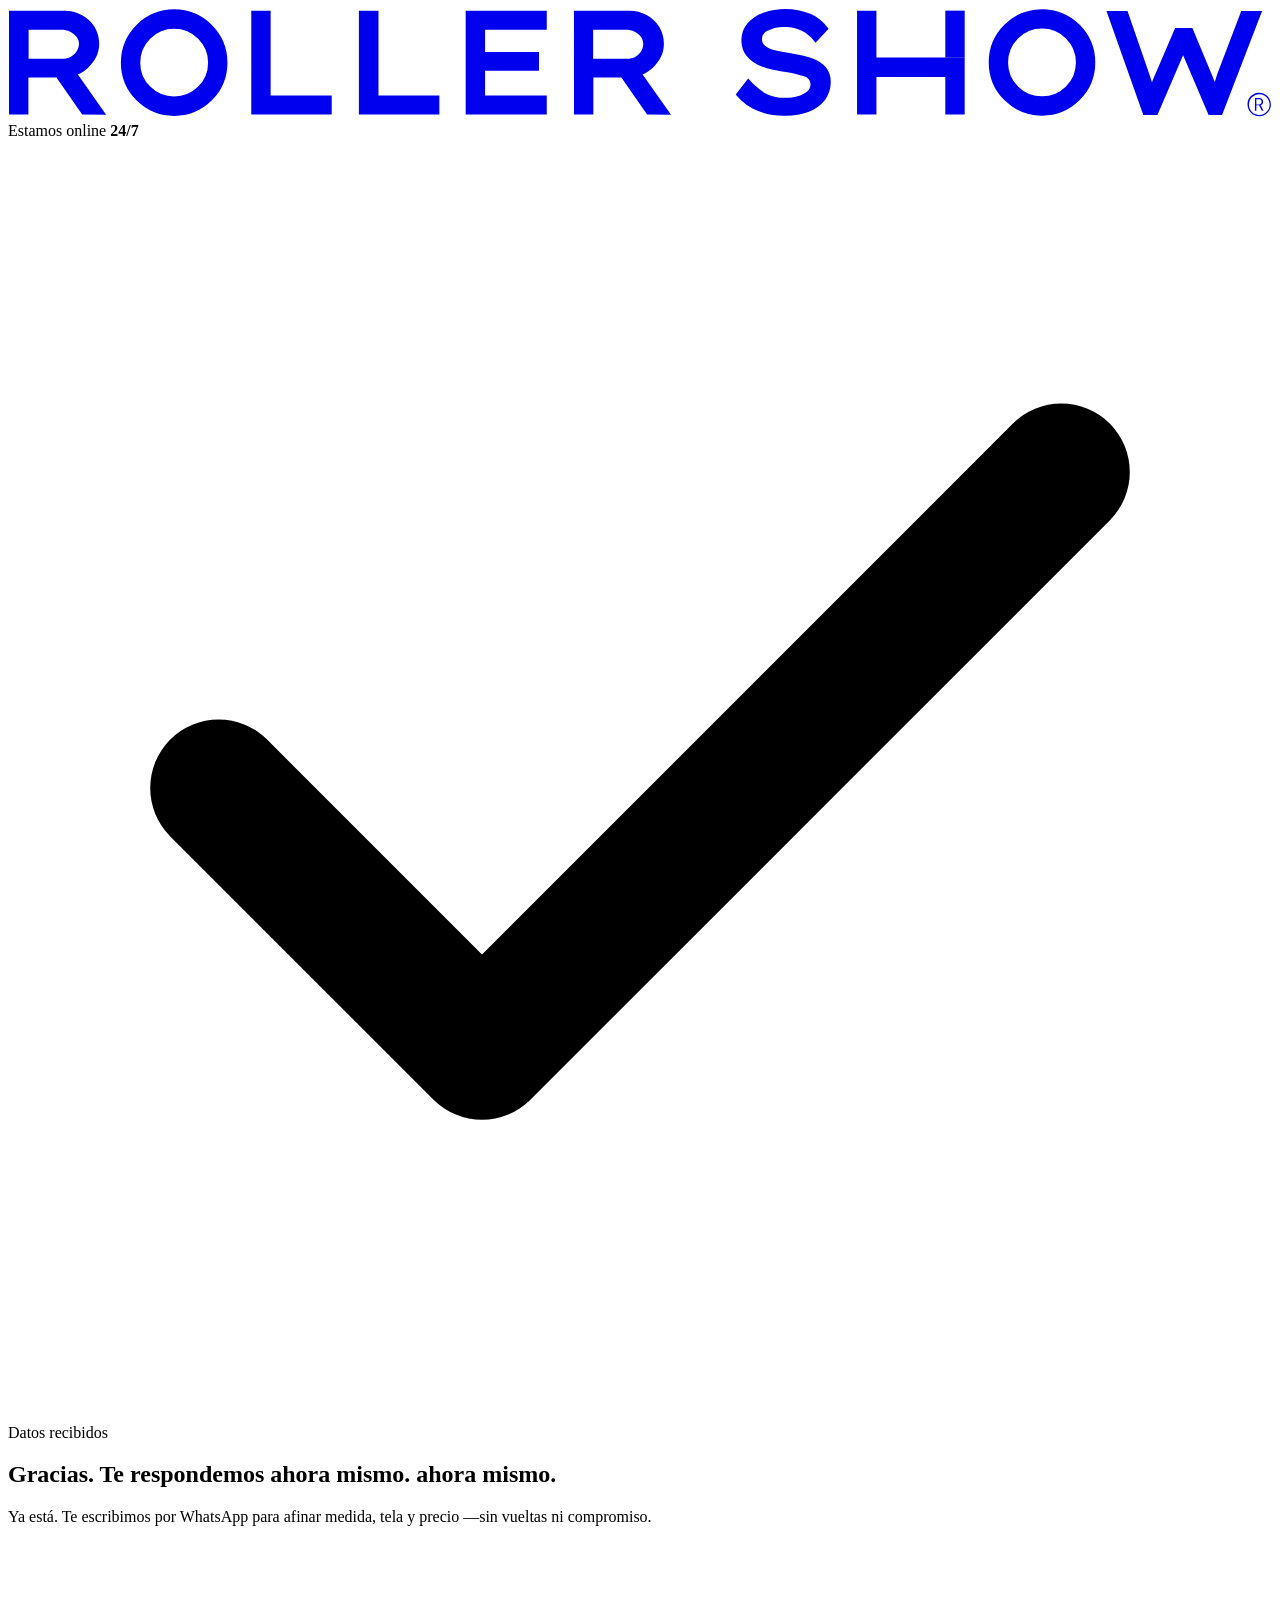
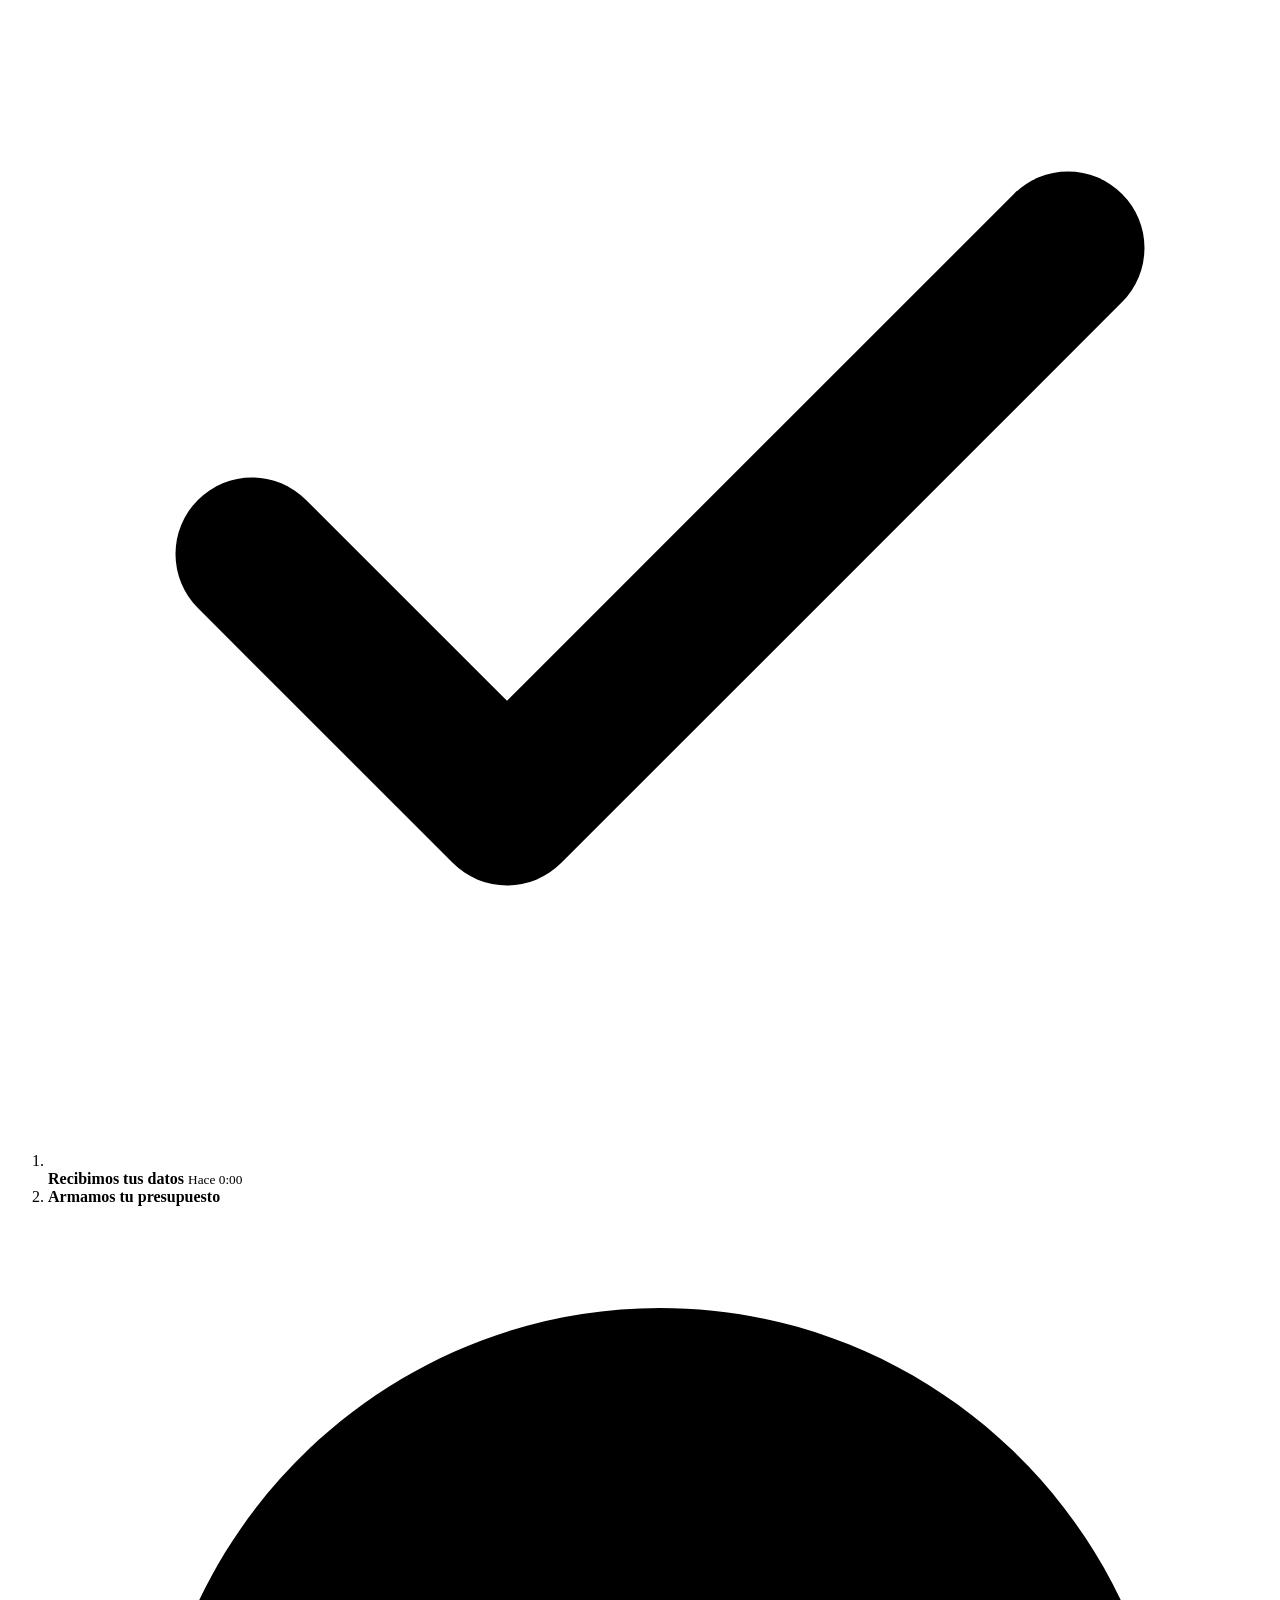
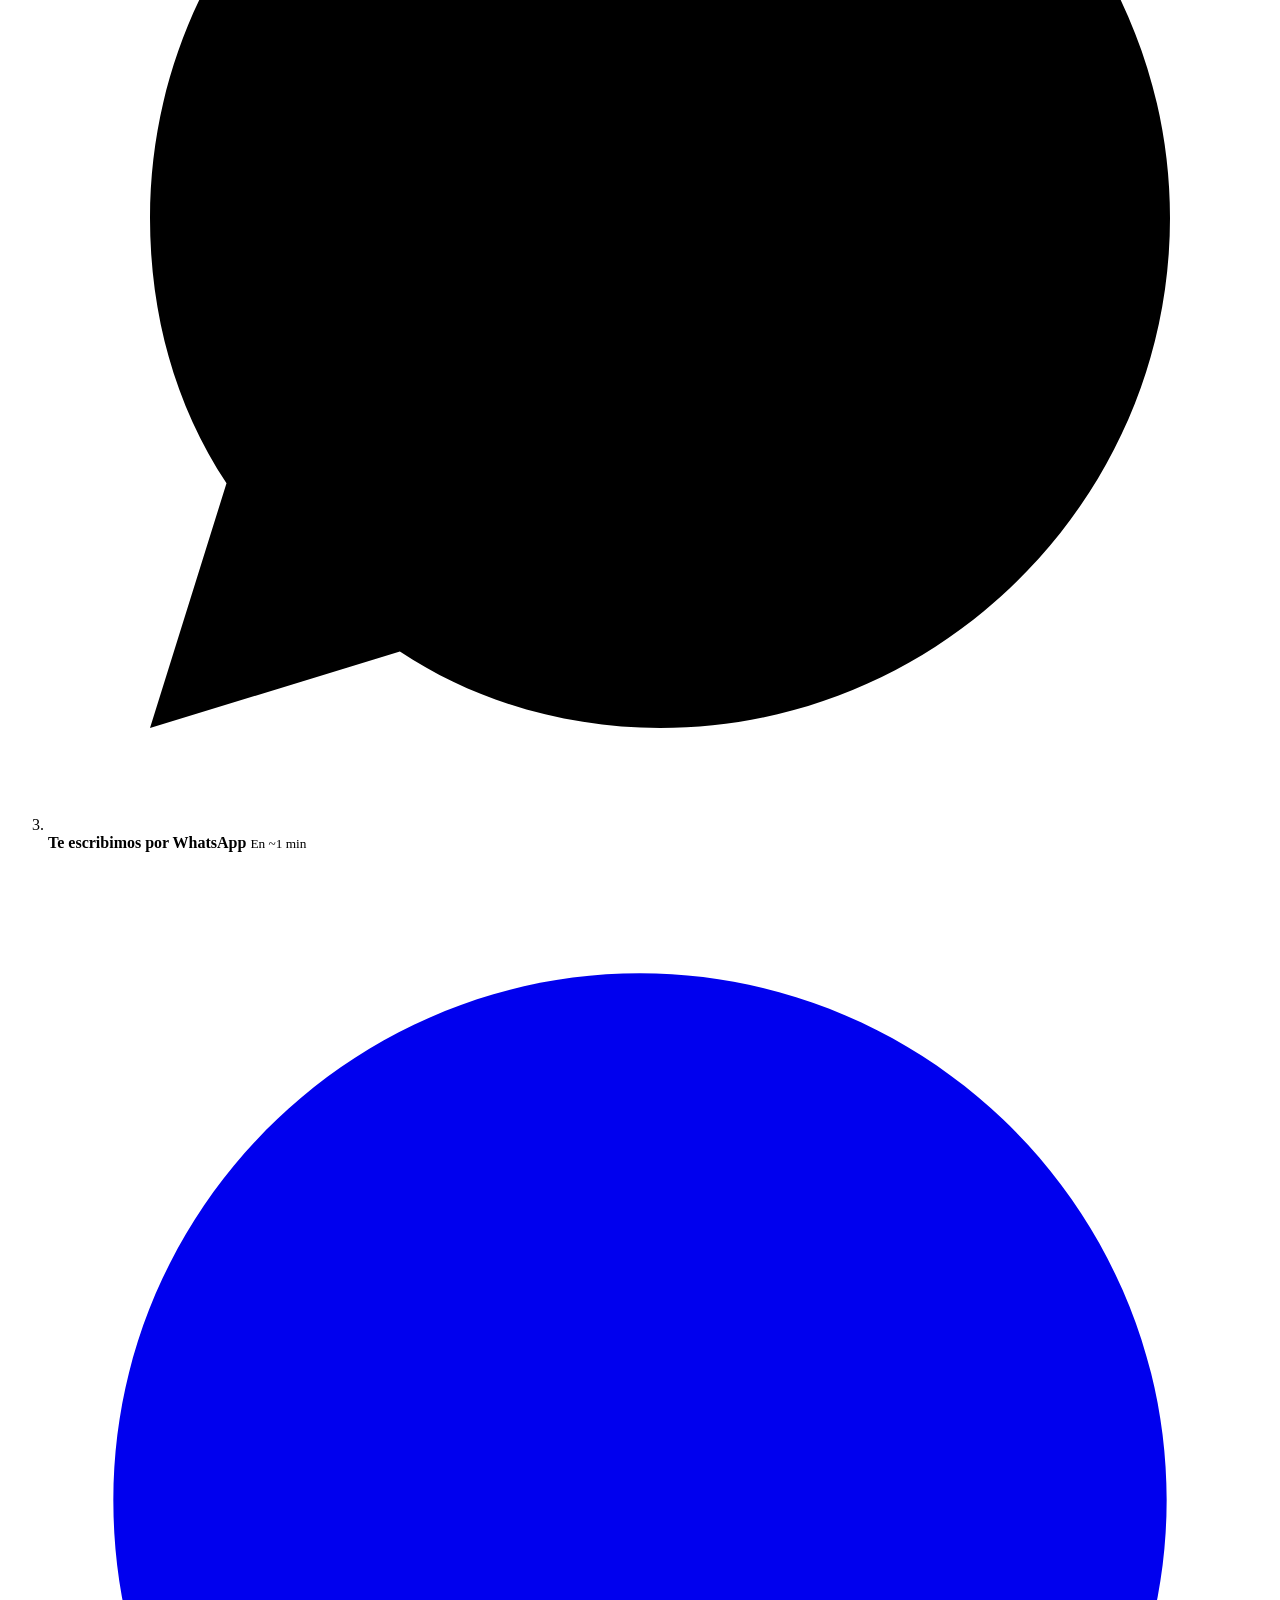
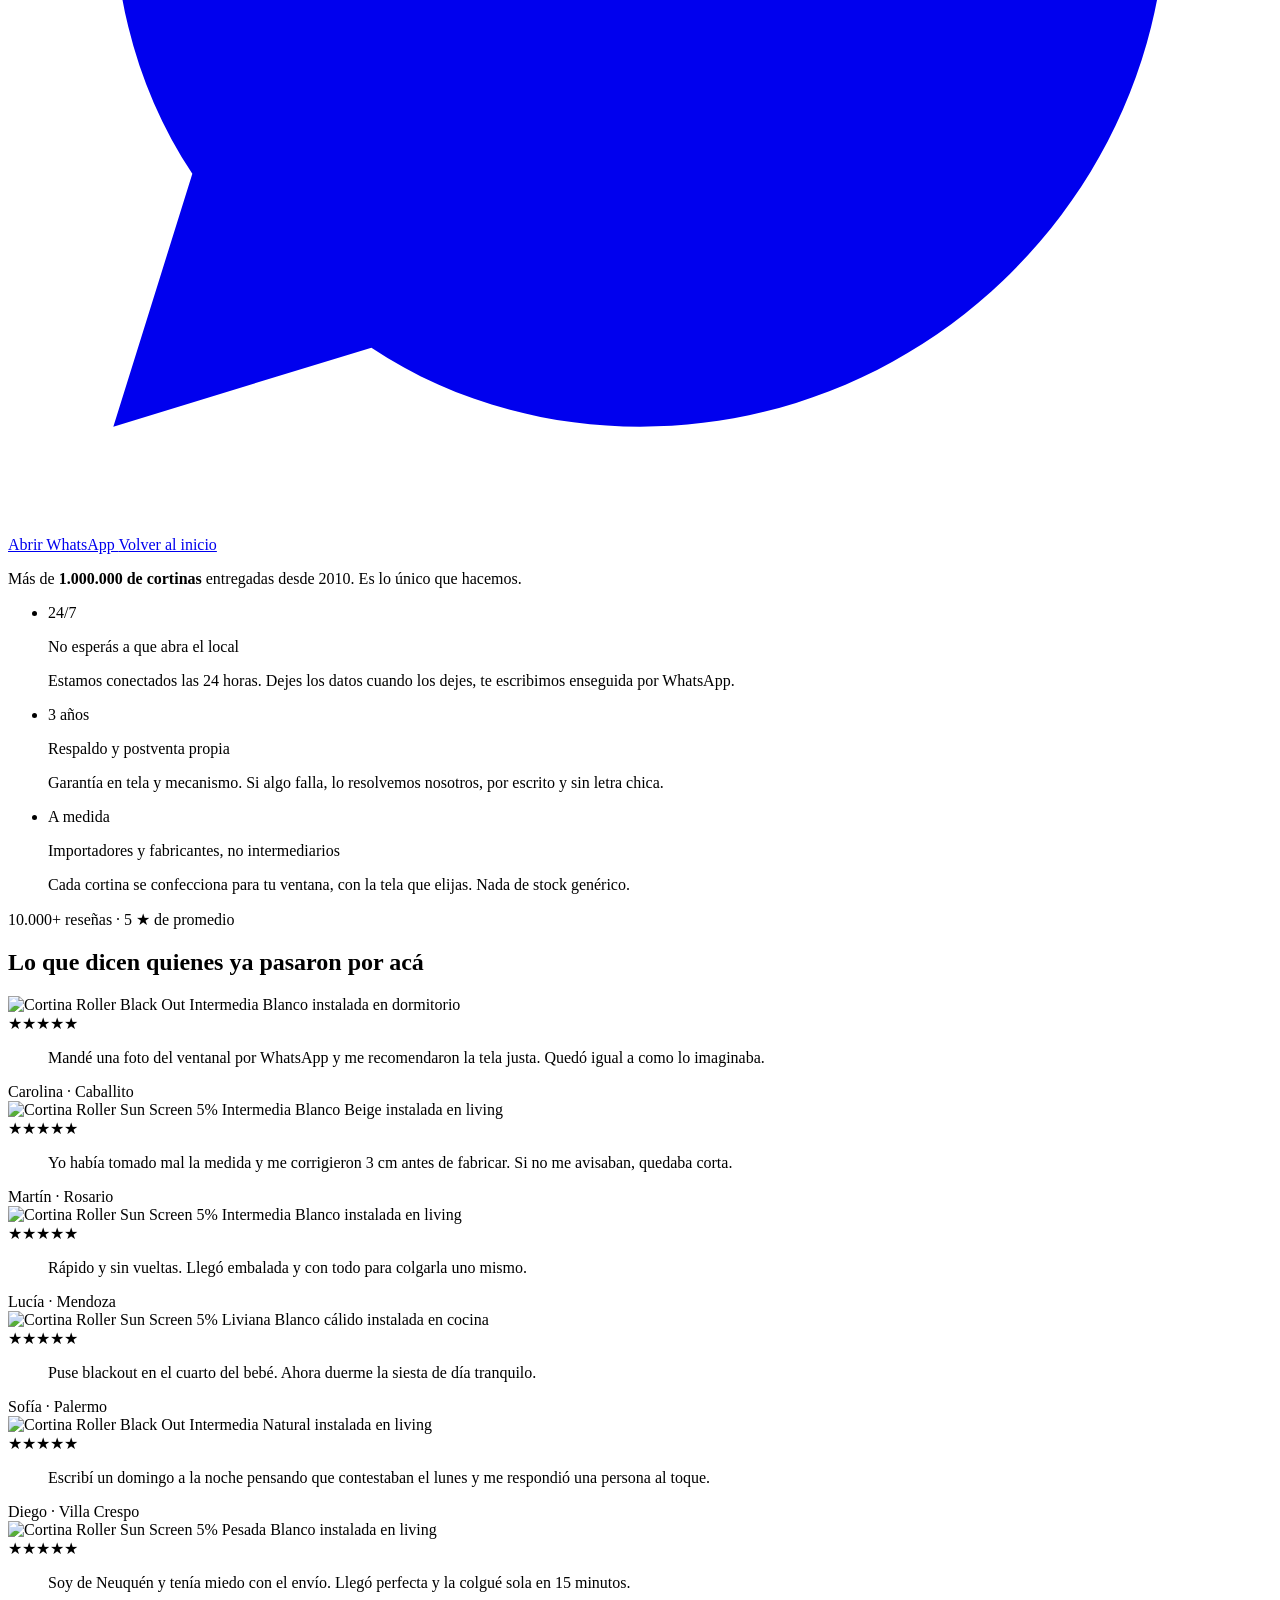
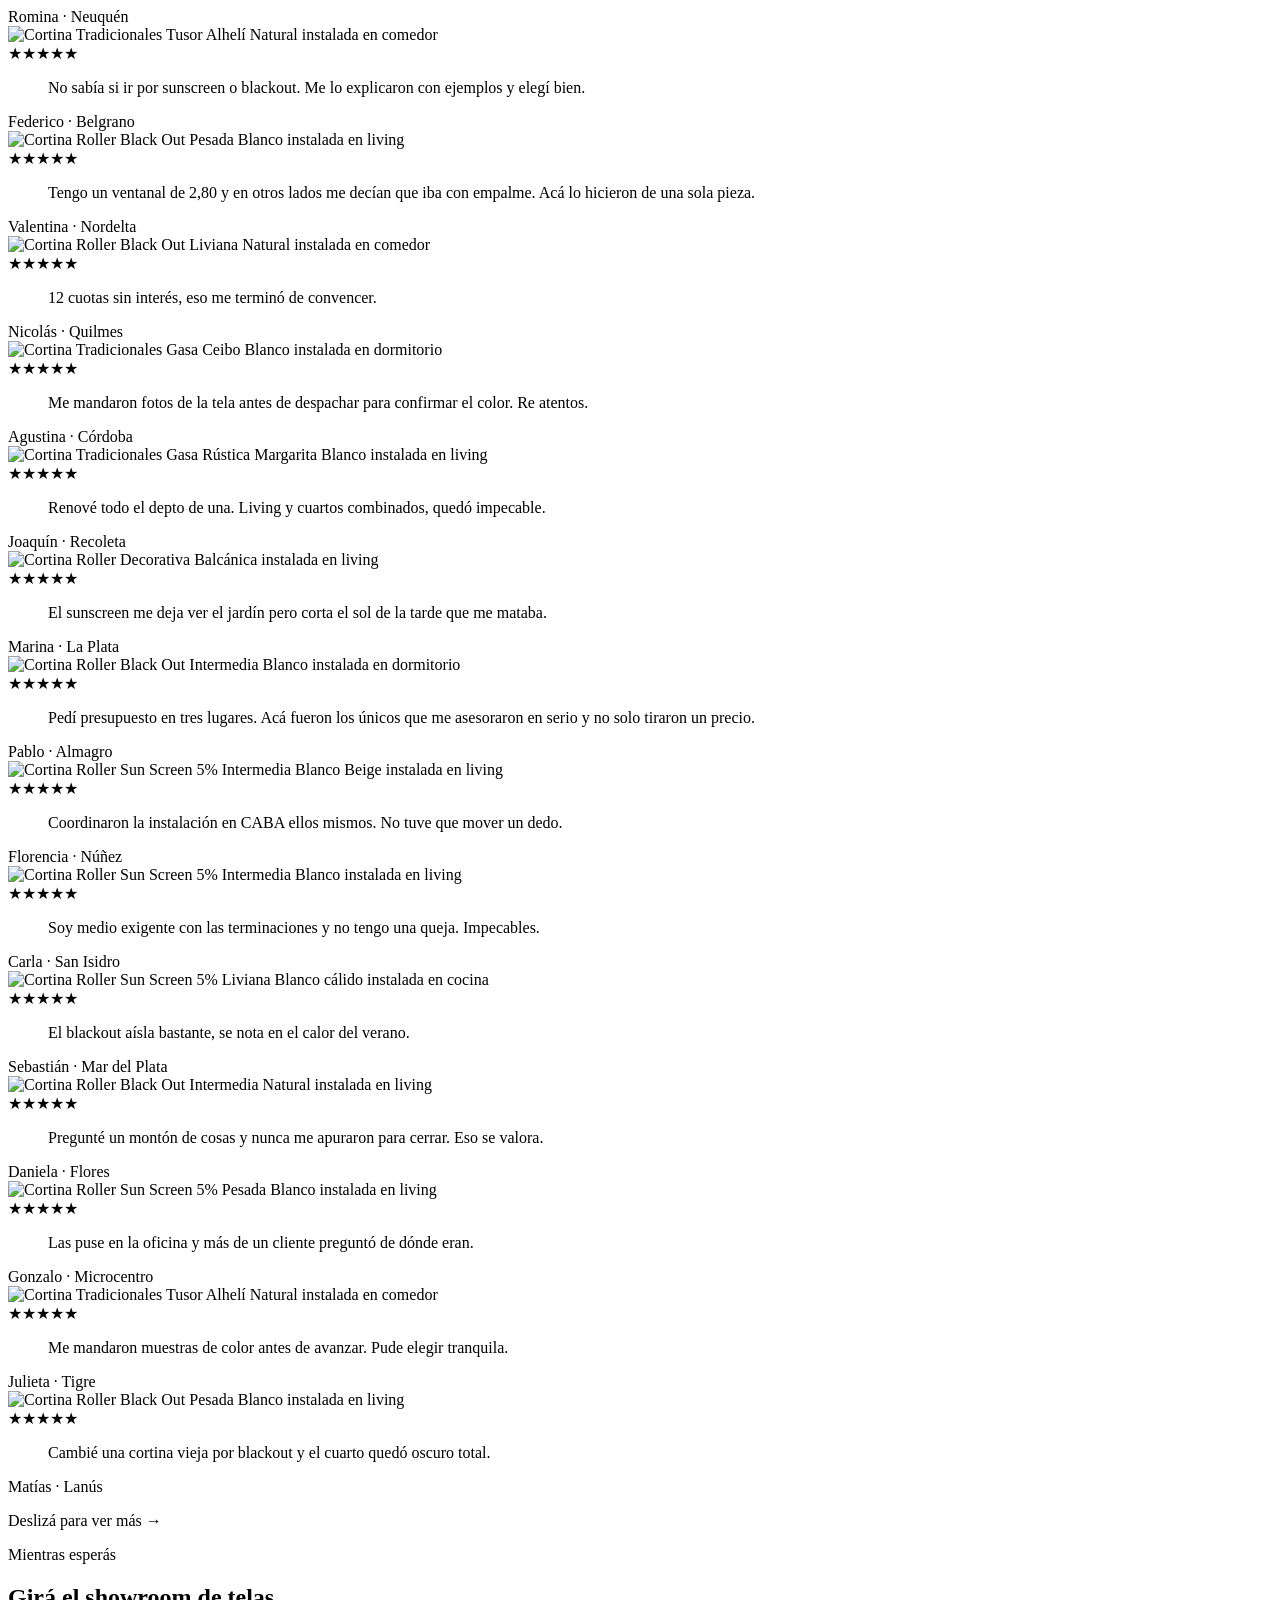
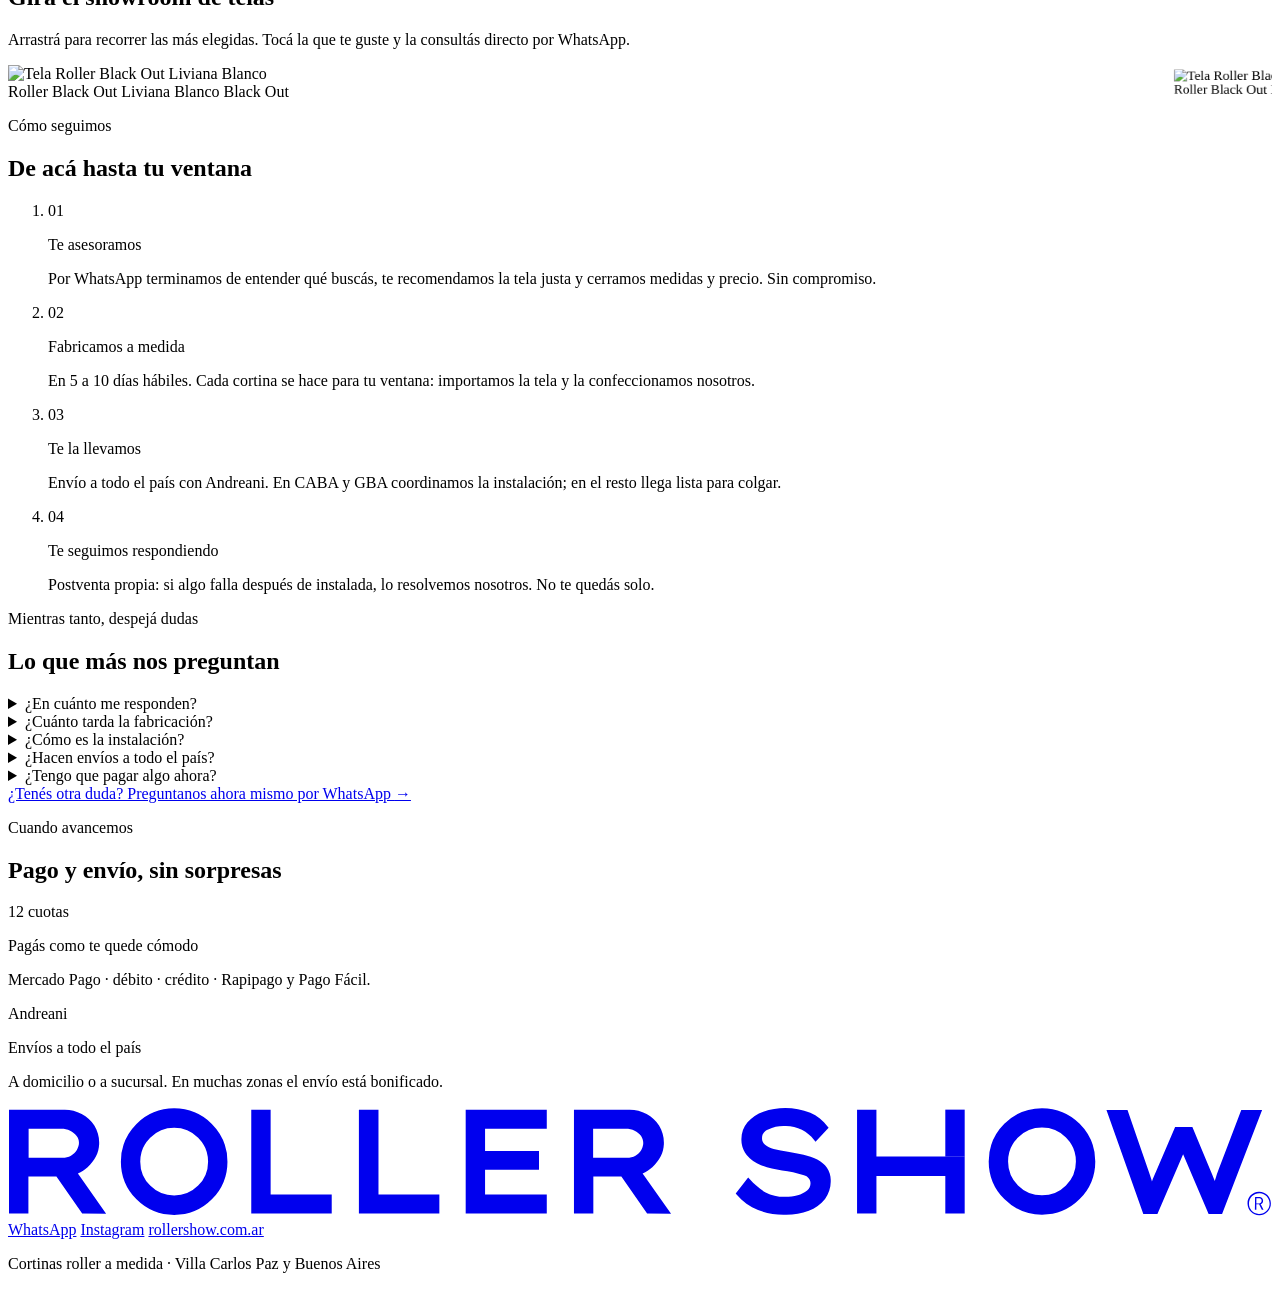
==== commit a724474a: "fix CRITICO: build con ASTRO_BASE=/rollershow-gracias (CSS 404 -> pagina sin estilos)" ====
--- a/index.html
+++ b/index.html
@@ -1,8 +1,8 @@
 <!DOCTYPE html><html lang="es-AR"> <head><meta charset="UTF-8"><meta name="viewport" content="width=device-width, initial-scale=1"><meta name="color-scheme" content="light"><!-- Maqueta en desarrollo: evita que el navegador (sobre todo en mobile)
          sirva una versión vieja cacheada mientras se itera. --><meta http-equiv="Cache-Control" content="no-store, must-revalidate"><meta http-equiv="Pragma" content="no-cache"><link rel="icon" type="image/svg+xml" href="/favicon.svg"><link rel="preconnect" href="https://cdn.rollershow.com.ar"><link rel="preconnect" href="https://fonts.googleapis.com"><link rel="preconnect" href="https://fonts.gstatic.com" crossorigin><!-- Tipografía: el sitio usa Geist + Instrument Serif (masterplan §26);
          las landings con bareLayout traen su propio sistema (Bricolage + Manrope).
-         Se carga solo el set que la página usa — un único <link>, no @import. --><link href="https://fonts.googleapis.com/css2?family=Bricolage+Grotesque:opsz,wght@12..96,400;12..96,500;12..96,600;12..96,700;12..96,800&family=Manrope:wght@400;500;600;700&display=swap" rel="stylesheet"><title>¡Gracias! Te estamos respondiendo por WhatsApp | RollerShow</title><meta name="description" content="Ya tenemos tus datos. Te escribimos por WhatsApp en minutos, a cualquier hora, para afinar tu presupuesto y asesorarte sin compromiso."><link rel="canonical" href="https://www.rollershow.com.ar/gracias"><meta property="og:type" content="website"><meta property="og:title" content="¡Gracias! Te estamos respondiendo por WhatsApp | RollerShow"><meta property="og:description" content="Ya tenemos tus datos. Te escribimos por WhatsApp en minutos, a cualquier hora, para afinar tu presupuesto y asesorarte sin compromiso."><meta property="og:url" content="https://www.rollershow.com.ar/gracias"><meta property="og:image" content="https://www.rollershow.com.ar/assets/og-default.jpg"><meta property="og:site_name" content="RollerShow"><meta property="og:locale" content="es_AR"><meta name="twitter:card" content="summary_large_image"><meta name="twitter:title" content="¡Gracias! Te estamos respondiendo por WhatsApp | RollerShow"><meta name="twitter:description" content="Ya tenemos tus datos. Te escribimos por WhatsApp en minutos, a cualquier hora, para afinar tu presupuesto y asesorarte sin compromiso."><meta name="twitter:image" content="https://www.rollershow.com.ar/assets/og-default.jpg"><!-- Alpine.js para interactividad puntual (mega-menú, modales, before/after, filtros). --><script defer src="https://unpkg.com/alpinejs@3.14.8/dist/cdn.min.js"></script><link rel="stylesheet" href="/_astro/_familia_.BBRhZxJD.css">
-<link rel="stylesheet" href="/_astro/gracias.CNK5z5Kb.css"></head> <body class="min-h-screen flex flex-col bg-bg page-gracias">   <main class="gracias"> <!-- Capa de luz cálida FIJA en la zona superior del viewport. Su forma
+         Se carga solo el set que la página usa — un único <link>, no @import. --><link href="https://fonts.googleapis.com/css2?family=Bricolage+Grotesque:opsz,wght@12..96,400;12..96,500;12..96,600;12..96,700;12..96,800&family=Manrope:wght@400;500;600;700&display=swap" rel="stylesheet"><title>¡Gracias! Te estamos respondiendo por WhatsApp | RollerShow</title><meta name="description" content="Ya tenemos tus datos. Te escribimos por WhatsApp en minutos, a cualquier hora, para afinar tu presupuesto y asesorarte sin compromiso."><link rel="canonical" href="https://www.rollershow.com.ar/gracias"><meta property="og:type" content="website"><meta property="og:title" content="¡Gracias! Te estamos respondiendo por WhatsApp | RollerShow"><meta property="og:description" content="Ya tenemos tus datos. Te escribimos por WhatsApp en minutos, a cualquier hora, para afinar tu presupuesto y asesorarte sin compromiso."><meta property="og:url" content="https://www.rollershow.com.ar/gracias"><meta property="og:image" content="https://www.rollershow.com.ar/assets/og-default.jpg"><meta property="og:site_name" content="RollerShow"><meta property="og:locale" content="es_AR"><meta name="twitter:card" content="summary_large_image"><meta name="twitter:title" content="¡Gracias! Te estamos respondiendo por WhatsApp | RollerShow"><meta name="twitter:description" content="Ya tenemos tus datos. Te escribimos por WhatsApp en minutos, a cualquier hora, para afinar tu presupuesto y asesorarte sin compromiso."><meta name="twitter:image" content="https://www.rollershow.com.ar/assets/og-default.jpg"><!-- Alpine.js para interactividad puntual (mega-menú, modales, before/after, filtros). --><script defer src="https://unpkg.com/alpinejs@3.14.8/dist/cdn.min.js"></script><link rel="stylesheet" href="/rollershow-gracias/_astro/_familia_.BBRhZxJD.css">
+<link rel="stylesheet" href="/rollershow-gracias/_astro/gracias.CNK5z5Kb.css"></head> <body class="min-h-screen flex flex-col bg-bg page-gracias">   <main class="gracias"> <!-- Capa de luz cálida FIJA en la zona superior del viewport. Su forma
          muta suave manejada por el scroll (animation-timeline: scroll): bajás
          y morfea, subís y vuelve. Compositor, 0 JS. Degrada estática. --> <div class="g-aurora" aria-hidden="true"> <span class="g-aurora__blob g-aurora__blob--1"></span> <span class="g-aurora__blob g-aurora__blob--2"></span> </div> <header class="g-top"> <a class="g-brand" href="https://rollershow.com.ar" target="_blank" rel="noopener noreferrer" aria-label="Roller Show"> <svg class="g-brand__logo" viewBox="0 0 600 52" aria-hidden="true"><use href="#rs-logo"></use></svg> </a> <span class="g-online" role="status" aria-live="polite">Estamos online <b>24/7</b> </span> </header> <section class="g-hero"> <div class="g-hero__intro"> <p class="g-status" role="status"> <svg viewBox="0 0 24 24" fill="none" stroke="currentColor" stroke-width="2.6" stroke-linecap="round" stroke-linejoin="round" aria-hidden="true"><polyline points="20 6 9 17 4 12"></polyline></svg>
 Datos recibidos
